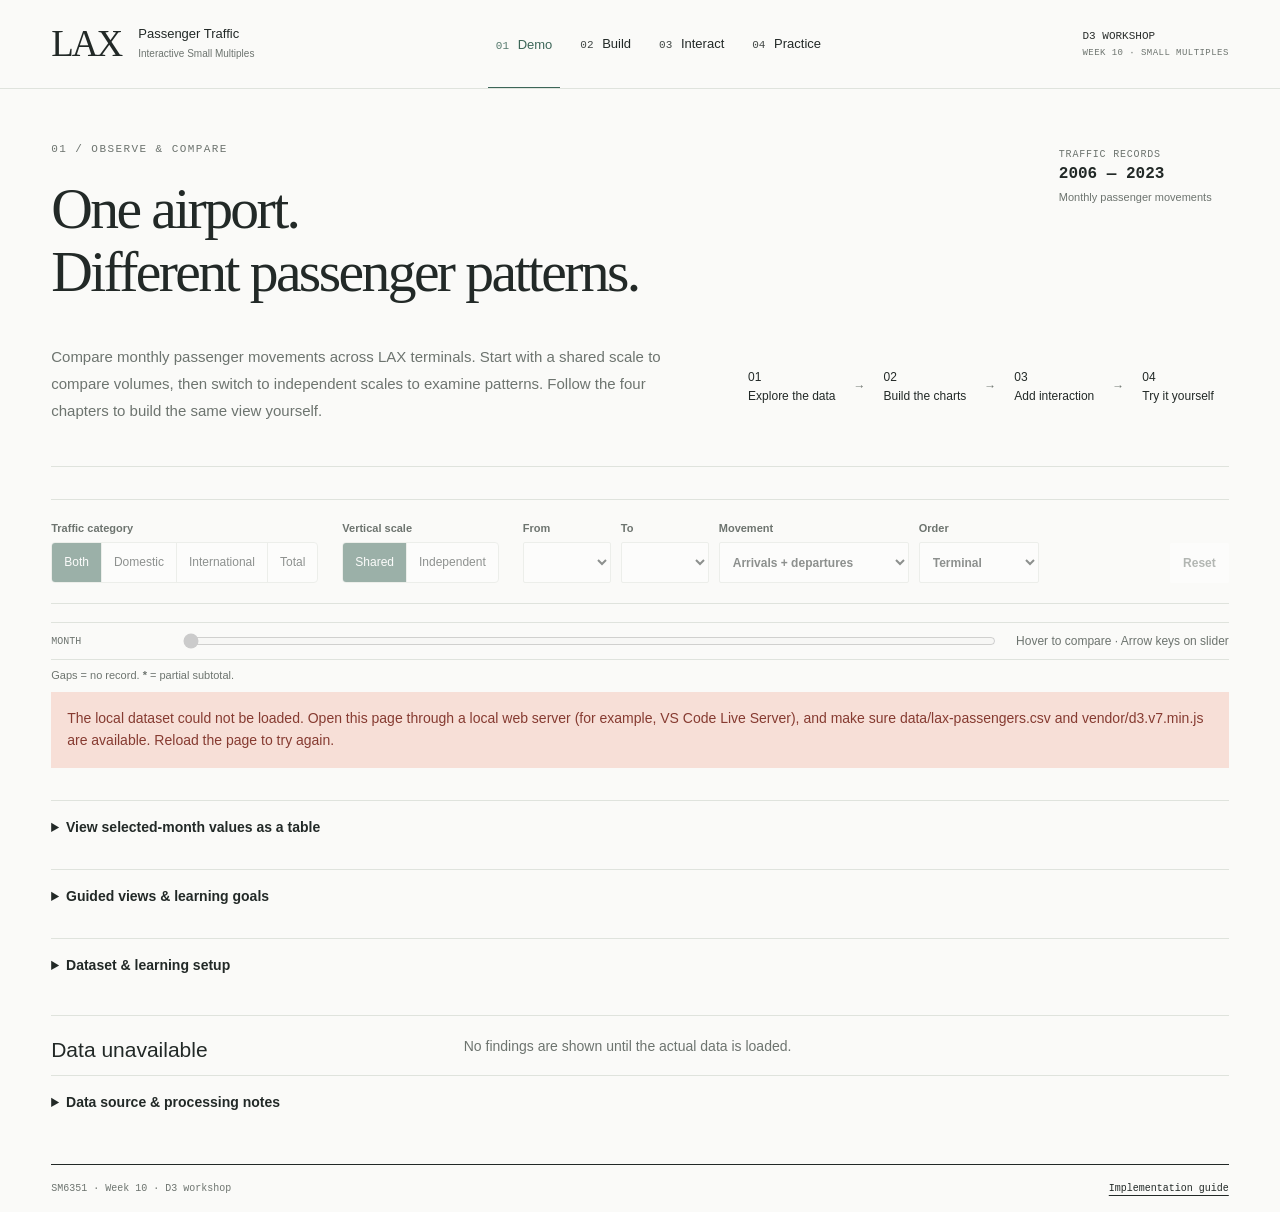
==== index.html @ 86ff859c "init" ====
<!doctype html>
<html lang="en">
<head>
<meta charset="utf-8"><meta name="viewport" content="width=device-width,initial-scale=1">
<meta name="description" content="Learn to build interactive small multiples with D3 and LAX passenger data. SM6351 Week 10.">
<title>LAX — Reading passenger patterns</title>
<link rel="stylesheet" href="style.css">
<script defer src="js/lax-tabs.js"></script>
<script defer src="vendor/d3.v7.min.js"></script>
<script defer src="js/lax-config.js"></script><script defer src="js/lax-data.js"></script><script defer src="js/lax-charts.js"></script><script defer src="js/main.js"></script>
</head>
<body><a class="skip" href="#demo">Skip to demo</a><header class="masthead"><div class="header-inner"><a class="brand" href="#demo"><span class="airport-code">LAX</span><span class="brand-copy"><strong>Passenger Traffic</strong><small>Interactive Small Multiples</small></span></a><nav role="tablist" aria-label="Workshop chapters"><button type="button" role="tab" id="tab-demo" aria-controls="panel-demo" aria-selected="true" tabindex="0" data-tab="demo"><span class="nav-number">01</span> Demo</button><button type="button" role="tab" id="tab-build" aria-controls="panel-build" aria-selected="false" tabindex="-1" data-tab="build"><span class="nav-number">02</span> Build</button><button type="button" role="tab" id="tab-interact" aria-controls="panel-interact" aria-selected="false" tabindex="-1" data-tab="interact"><span class="nav-number">03</span> Interact</button><button type="button" role="tab" id="tab-practice" aria-controls="panel-practice" aria-selected="false" tabindex="-1" data-tab="practice"><span class="nav-number">04</span> Practice</button></nav><div class="edition">D3 WORKSHOP<span>WEEK 10 · SMALL MULTIPLES</span></div></div></header><main><div id="panel-demo" role="tabpanel" aria-labelledby="tab-demo" tabindex="0"><section id="explore" class="wrap chapter"><div class="chapter-heading"><div><p class="eyebrow">01 / OBSERVE & COMPARE</p><h1>One airport.<br>Different passenger patterns.</h1></div><div class="issue-tag"><span>TRAFFIC RECORDS</span><strong>2006 — 2023</strong><small>Monthly passenger movements</small></div></div>
<div class="preview-intro"><p>Compare monthly passenger movements across LAX terminals. Start with a shared scale to compare volumes, then switch to independent scales to examine patterns. Follow the four chapters to build the same view yourself.</p><div class="preview-steps"><a href="#demo">01<b>Explore the data</b></a><span>→</span><a href="#build">02<b>Build the charts</b></a><span>→</span><a href="#interact">03<b>Add interaction</b></a><span>→</span><a href="#practice">04<b>Try it yourself</b></a></div></div><fieldset id="controls" disabled><legend class="sr-only">Chart controls</legend><div class="controls"><fieldset class="control-group " id="traffic"><legend>Traffic category</legend><div class="segments"><label><input type="radio" name="traffic" value="Both" checked><span>Both</span></label><label><input type="radio" name="traffic" value="Domestic"><span>Domestic</span></label><label><input type="radio" name="traffic" value="International"><span>International</span></label><label><input type="radio" name="traffic" value="Total"><span>Total</span></label></div></fieldset><fieldset class="control-group " id="scale"><legend>Vertical scale</legend><div class="segments"><label><input type="radio" name="scale" value="shared" checked><span>Shared</span></label><label><input type="radio" name="scale" value="independent"><span>Independent</span></label></div></fieldset><div class="secondary-controls"><label>From<select id="start-year"></select></label><label>To<select id="end-year"></select></label><label>Movement<select id="direction"><option value="All">Arrivals + departures</option><option value="Arrival">Arrivals</option><option value="Departure">Departures</option></select></label><label>Order<select id="sort"><option value="terminal">Terminal</option><option value="volume">Volume ↓</option></select></label><button id="reset" type="button">Reset</button></div></div></fieldset>
<div class="chart-meta"><p id="range-label" aria-live="polite"></p><div id="legend" class="legend"></div><p id="scale-note" class="scale-note"></p></div><div class="month-control"><label for="month">MONTH <output id="month-label"></output></label><input id="month" type="range" min="0" max="1" value="0" disabled><span class="muted">Hover to compare · Arrow keys on slider</span></div><p class="data-caveat">Gaps = no record. <b>*</b> = partial subtotal.</p><p id="status" role="status">Loading data…</p><div id="charts" class="chart-grid"></div><details><summary>View selected-month values as a table</summary><div class="table-scroll"><table><caption id="table-caption">Passenger counts</caption><thead><tr><th scope="col">Terminal</th><th scope="col">Domestic</th><th scope="col">International</th><th scope="col">Selected traffic</th></tr></thead><tbody id="month-table"></tbody></table></div></details>
<details class="guided-details"><summary>Guided views & learning goals</summary><p>Group monthly records → repeat one chart → add scales and filters.</p><div class="presets" role="group" aria-label="Guided views"><button data-preset="scale">Compare scale</button><button data-preset="season">Follow the seasons</button><button data-preset="mix">Compare the travel mix</button></div><p id="scene-note" class="scene-note">Compare terminal volumes with a shared vertical scale.</p></details><details><summary>Dataset & learning setup</summary><div class="facts" id="facts" aria-live="polite">Loading data…</div><p>Each record is a month × terminal × movement × traffic category. Counts are passenger movements, not unique people. Missing categories are not zero; * marks a partial subtotal. This snapshot ends in October 2023.</p><p><a href="https://data.lacity.org/Transportation/Los-Angeles-International-Airport-Passenger-Traffi/g3qu-7q2u/about_data" target="_blank" rel="noopener">City of Los Angeles · source dataset</a> · <a href="data/lax-passengers.csv" download>CSV snapshot</a>. Use a local web server so the CSV can load.</p></details><div class="reading"><div><h3 id="finding-title">Waiting for data</h3></div><p id="finding-body">Findings will reflect the selected filters.</p></div><details><summary>Data source & processing notes</summary><div id="data-notes"></div><p>Where categories are absent, we show gaps instead of inventing zeros. Combined totals sum available categories and are marked as partial when the expected categories are not all present. A missing category may reflect reporting practice or no service; this dataset alone does not distinguish those cases.</p><p>Full-year availability means 12 reporting months exist somewhere in the dataset, not that every terminal and category has complete coverage. Year-to-date periods should be compared with matching months.</p><p><a href="https://data.lacity.org/Transportation/Los-Angeles-International-Airport-Passenger-Traffi/g3qu-7q2u/about_data" target="_blank" rel="noopener">Los Angeles Open Data · Passenger Traffic by Terminal</a> · <a href="data/lax-passengers.csv" download>Download source snapshot</a> · <a href="data/provenance.json">Snapshot metadata</a></p></details></section></div><div id="panel-build" role="tabpanel" aria-labelledby="tab-build" tabindex="0" hidden><section class="wrap chapter"><div class="chapter-heading"><div><p class="eyebrow">02 / IMPLEMENTATION</p><h1>From records to small multiples.</h1><p class="chapter-deck">Five steps from a CSV file to a repeatable chart.</p></div><span class="folio">02</span></div><p class="lesson-intro">Prerequisites: basic JavaScript arrays and functions, and a first look at D3 scales. Open this project with a local web server. The snippets below are focused excerpts; they rely on the surrounding functions in the linked files.</p><details><summary>Project setup and file order</summary><p>Keep the whole folder together. Use VS Code Live Server on <code>index.html</code>; a direct <code>file://</code> URL may block CSV loading. No package installation is required.</p><pre tabindex="0"><code>vendor/d3.v7.min.js   // D3 library
js/lax-config.js     // labels and colors
js/lax-data.js       // loading and aggregation
js/lax-charts.js     // drawing and linked month values
js/main.js           // state, controls and initialization</code></pre><p><code>js/lax-tabs.js</code> handles lesson navigation independently of the data.</p></details><article class="lesson"><div class="lesson-copy"><p class="lesson-meta">STEP 1 · <a href="js/lax-data.js">js/lax-data.js</a></p><h3>Read the CSV and parse the fields</h3><p>CSV values are strings. Convert the count to a number and the report period to a UTC month. DataExtractDate is a version timestamp, not the chart’s time axis.</p></div><div class="lesson-code"><p class="code-label">KEY CODE / JAVASCRIPT</p><pre tabindex="0"><code>const parseMonth = d3.utcParse(&#x27;%Y-%m&#x27;);
const source = await d3.csv(app.config.source);
// Inside the row loop:
const date = parseMonth(row.reportperiod.slice(0,7));
const value = row.passenger_count.trim() === &#x27;&#x27;
  ? NaN : Number(row.passenger_count);</code></pre></div><p class="expected"><b>Expected result:</b> Each valid record has a Date and a numeric count. The loader also rejects invalid rows and resolves repeated reporting cells before grouping.</p></article><article class="lesson"><div class="lesson-copy"><p class="lesson-meta">STEP 2 · <a href="js/lax-data.js">js/lax-data.js</a></p><h3>Group records by terminal, month and traffic</h3><p>Filter years and arrivals/departures first. Use a numeric timestamp as the month key: distinct Date objects can represent the same month.</p></div><div class="lesson-code"><p class="code-label">KEY CODE / JAVASCRIPT</p><pre tabindex="0"><code>const grouped = d3.group(
  rows,
  d =&gt; d.terminal,
  d =&gt; +d.date,
  d =&gt; d.traffic
);</code></pre></div><p class="expected"><b>Expected result:</b> A nested Map: terminal → month timestamp → Domestic or International → records. A month’s arrival and departure rows belong to the same traffic group.</p></article><article class="lesson"><div class="lesson-copy"><p class="lesson-meta">STEP 3 · <a href="js/lax-data.js">js/lax-data.js</a></p><h3>Align every panel to the same months</h3><p>Loop over the common month sequence, even if a terminal has no record for a month. Sum available movements and keep missing values distinct from zero.</p></div><div class="lesson-code"><p class="code-label">KEY CODE / JAVASCRIPT</p><pre tabindex="0"><code>const cell = grouped.get(terminal)?.get(+date);
const records = cell?.get(type) || [];
point[type] = {
  value: records.length ? d3.sum(records, d =&gt; d.value) : null,
  count: records.length,
  expected
};</code></pre></div><p class="expected"><b>Expected result:</b> Each panel has the same date positions. A value is null when the category has no record; count and expected allow partial sums to be labelled. With both directions selected, expected is 2 per traffic category.</p></article><article class="lesson"><div class="lesson-copy"><p class="lesson-meta">STEP 4 · <a href="js/lax-charts.js">js/lax-charts.js</a></p><h3>Create shared axes, then repeat the panel</h3><p>Define the time scale once. For a shared vertical scale, compute the maximum across all panels, not inside each panel independently.</p></div><div class="lesson-code"><p class="code-label">KEY CODE / JAVASCRIPT</p><pre tabindex="0"><code>const x = d3.scaleUtc()
  .domain(d3.extent(view.months))
  .range([m.l, width - m.r]);
const globalMax = d3.max(view.panels,
  p =&gt; maxFor(p, view.series)) || 1;
// Inside the panel loop, initially use a shared scale:
const y = d3.scaleLinear()
  .domain([0, globalMax]).nice()
  .range([height - m.b, m.t]);
const card = grid.append(&#x27;article&#x27;).attr(&#x27;class&#x27;, &#x27;chart-card&#x27;);</code></pre></div><p class="expected"><b>Expected result:</b> One panel per terminal, with matching time and count coordinates. The renderer adds one SVG and two axes to every card. maxFor reads the maximum selected series value in one panel.</p></article><article class="lesson"><div class="lesson-copy"><p class="lesson-meta">STEP 5 · <a href="js/lax-charts.js">js/lax-charts.js</a></p><h3>Draw the lines and preserve gaps</h3><p>Repeat for each selected series. The defined predicate prevents a missing month from being connected as though data existed.</p></div><div class="lesson-code"><p class="code-label">KEY CODE / JAVASCRIPT</p><pre tabindex="0"><code>const line = d3.line()
  .defined(p =&gt; p[type].value !== null)
  .x(p =&gt; x(p.date))
  .y(p =&gt; y(p[type].value));
svg.append(&#x27;path&#x27;)
  .datum(panel.values)
  .attr(&#x27;d&#x27;, line)
  .attr(&#x27;fill&#x27;, &#x27;none&#x27;)
  .attr(&#x27;stroke&#x27;, cfg.colors[type]);</code></pre></div><p class="expected"><b>Expected result:</b> A line for each traffic category in every terminal. The full renderer also adds dots for isolated values, an international dash pattern, axes and labels.</p></article><h3>Same data, different layout</h3><p>Switch the layout below. What becomes easier to compare? Both views use the same six terminals and shared scales.</p><div class="toolbar"><div role="group" aria-label="Comparison layout"><button class="layout-button" data-layout="overlay" aria-pressed="false">One chart</button><button class="layout-button" data-layout="multiples" aria-pressed="true">Small multiples</button></div><span id="design-caption" class="muted"></span></div><div id="design-chart" class="design-chart"></div><div class="three-columns design-notes"><p><b>Position → time & count</b><br>Every panel uses the same months and vertical scale.</p><p><b>Panel → terminal</b><br>Each terminal gets its own space. Labels replace a crowded legend.</p><p><b>The trade-off</b><br>Less overlap, more space. Small panels make precise readings harder; interaction adds detail.</p></div></section></div><div id="panel-interact" role="tabpanel" aria-labelledby="tab-interact" tabindex="0" hidden><section class="wrap chapter"><div class="chapter-heading"><div><p class="eyebrow">03 / INTERACTION</p><h1>Give the reader control.</h1><p class="chapter-deck">A selection changes state. State changes the view.</p></div><span class="folio">03</span></div><div class="interaction-lab"><div class="lab-heading"><div><p class="eyebrow">LIVE EXAMPLE / LATEST FULL YEAR</p><h3>Change a setting. Follow the result.</h3></div><p>Terminal 1 & Tom Bradley International</p></div><fieldset id="lab-controls" disabled><legend class="sr-only">Live example controls</legend><fieldset class="control-group " id="lab-scale"><legend>Scale</legend><div class="segments"><label><input type="radio" name="lab-scale" value="shared" checked><span>Shared</span></label><label><input type="radio" name="lab-scale" value="independent"><span>Independent</span></label></div></fieldset><fieldset class="control-group " id="lab-traffic"><legend>Traffic</legend><div class="segments"><label><input type="radio" name="lab-traffic" value="Both" checked><span>Both</span></label><label><input type="radio" name="lab-traffic" value="Domestic"><span>Domestic</span></label><label><input type="radio" name="lab-traffic" value="International"><span>International</span></label></div></fieldset></fieldset><ol class="state-flow"><li><span>01 / CHOOSE</span><strong id="lab-choice">Shared · Both</strong></li><li><span>02 / STATE</span><code id="lab-state">scale + traffic</code></li><li><span>03 / TRANSFORM</span><strong id="lab-transform">Common y-domain</strong></li><li><span>04 / REDRAW</span><strong id="lab-result">Two panels updated</strong></li></ol><div id="lab-charts" class="lab-charts"></div><p id="lab-note" class="muted" aria-live="polite">Loading the same local dataset as Demo…</p></div><article class="lesson"><div class="lesson-copy"><p class="lesson-meta">STEP 1 · <a href="js/lax-charts.js">js/lax-charts.js</a></p><h3>Switch the vertical scale</h3><p>The radio group in main.js updates state.scale. Use one global maximum for comparing volume, or each panel’s maximum for comparing shape.</p></div><div class="lesson-code"><p class="code-label">KEY CODE / JAVASCRIPT</p><pre tabindex="0"><code>const y = d3.scaleLinear()
  .domain([0, state.scale === &#x27;shared&#x27;
    ? globalMax
    : maxFor(panel, view.series)])
  .nice()
  .range([height - m.b, m.t]);</code></pre></div><p class="expected"><b>Expected result:</b> In independent mode, labels show each panel’s own upper limit. All axes still start at zero. Heights cannot be compared between independent panels.</p></article><article class="lesson"><div class="lesson-copy"><p class="lesson-meta">STEP 2 · <a href="js/lax-data.js">js/lax-data.js</a></p><h3>Filter before you draw</h3><p>A movement filter changes the rows being aggregated. A traffic filter chooses which aggregated series are displayed and counted in the ranking.</p></div><div class="lesson-code"><p class="code-label">KEY CODE / JAVASCRIPT</p><pre tabindex="0"><code>const rows = data.rows.filter(d =&gt;
  d.date.getUTCFullYear() &gt;= state.start &amp;&amp;
  d.date.getUTCFullYear() &lt;= state.end &amp;&amp;
  (state.direction === &#x27;All&#x27; || d.direction === state.direction)
);
const series = state.traffic === &#x27;Both&#x27;
  ? [&#x27;Domestic&#x27;, &#x27;International&#x27;]
  : [state.traffic];</code></pre></div><p class="expected"><b>Expected result:</b> The chart, reported-volume order and selected-month table use the current state. Do not merely hide a line while leaving summary totals unchanged.</p></article><article class="lesson"><div class="lesson-copy"><p class="lesson-meta">STEP 3 · <a href="js/main.js">js/main.js</a></p><h3>Connect the controls to state</h3><p>The traffic radio group emits a change event. Read the selected value, update state and redraw. This focused example matches the handler in main.js; do not register it twice.</p></div><div class="lesson-code"><p class="code-label">KEY CODE / JAVASCRIPT</p><pre tabindex="0"><code>// Focused example of the existing handler:
$(&#x27;traffic&#x27;).addEventListener(&#x27;change&#x27;, event =&gt; {
  state.traffic = event.target.value;
  clearPreset();
  syncControls();
  render();
});</code></pre></div><p class="expected"><b>Expected result:</b> render() calls aggregate(), rebuilds the panels and summary, then restores the selected month if it still exists in the new range.</p></article><article class="lesson"><div class="lesson-copy"><p class="lesson-meta">STEP 4 · optional · <a href="js/lax-charts.js">js/lax-charts.js</a></p><h3>Link the same month across panels</h3><p>Convert the pointer’s x-position back into a date, find the nearest month, and send its index to the shared callback. All panels use the same month array.</p></div><div class="lesson-code"><p class="code-label">KEY CODE / JAVASCRIPT</p><pre tabindex="0"><code>const date = x.invert(d3.pointer(event, this)[0]);
const index = d3.bisector(d =&gt; +d).center(view.months, +date);
onMonth(index);</code></pre></div><p class="expected"><b>Expected result:</b> The selectMonth callback in main.js updates the slider, month label, every panel’s cursor and the table. Keyboard users can use the month slider instead of hovering.</p></article><p><a class="primary link-button" href="#demo">Try these interactions in Demo</a></p></section></div><div id="panel-practice" role="tabpanel" aria-labelledby="tab-practice" tabindex="0" hidden><section class="wrap chapter"><div class="chapter-heading"><div><p class="eyebrow">04 / FIELD EXERCISES</p><h1>Your turn at the controls.</h1><p class="chapter-deck">Two short assignments. One working starter.</p></div><span class="folio">04</span></div>
<div class="setup-box"><h3>Start here</h3><ol><li>Open the whole project folder in your editor and start Live Server.</li><li>Open <a href="exercises/index.html" target="_blank" rel="noopener">the exercise starter</a> in a second tab.</li><li>Edit <a href="exercises/exercise.js">exercises/exercise.js</a>. Only replace the returns marked TODO 1 and TODO 2. Save and reload the starter.</li></ol><p>The starter already loads real data and draws the charts. Initially, its controls intentionally keep a shared scale and both traffic series. There is no in-page code editor; make the changes in your local file.</p></div>
<div class="practice-grid"><article class="lesson exercise-ticket"><p class="lesson-meta">EXERCISE 1 · exercises/exercise.js · TODO 1</p><h3>01 / Set the scale</h3><p>The selector provides <code>shared</code> or <code>independent</code>. Complete the function so the selected mode reaches the chart renderer.</p><pre tabindex="0"><code>function chooseScale(selected) {
  return &#x27;shared&#x27;; // TODO 1: use the selected mode
}</code></pre><details><summary>Hint</summary><p>The renderer already knows how to calculate the two maxima. This function only needs to pass through the dropdown’s value.</p></details><details><summary>Reference answer</summary><pre tabindex="0"><code>function chooseScale(selected) {
  return selected;
}</code></pre><p>This updates state.scale. See Interact step 1 for the D3 scale implementation.</p></details><p class="expected"><b>Success criterion:</b> changing the dropdown changes the axis limits across terminals; switching back makes them equal again. The passenger counts remain the same.</p><button data-task="scale">Compare with the completed Demo</button></article><article class="lesson exercise-ticket"><p class="lesson-meta">EXERCISE 2 · exercises/exercise.js · TODO 2</p><h3>02 / Choose the traffic</h3><p>Pass the selected traffic category to the aggregation function. Valid choices are Both, Domestic and International.</p><pre tabindex="0"><code>function chooseTraffic(selected) {
  return &#x27;Both&#x27;; // TODO 2: use the selected category
}</code></pre><details><summary>Hint</summary><p>Use the selected value rather than a fixed string. aggregate() then chooses the relevant series before the charts are redrawn.</p></details><details><summary>Reference answer</summary><pre tabindex="0"><code>function chooseTraffic(selected) {
  return selected;
}</code></pre><p>See Interact step 2 for the series selection inside aggregate().</p></details><p class="expected"><b>Success criterion:</b> International shows only the dashed orange line and its selected-month values. Both restores both lines. A terminal with no international records must not acquire a fabricated zero line.</p><button data-task="filter">Compare with the completed Demo</button></article></div><details><summary>Optional extension: change the default view</summary><p>In <code>exercises/exercise.js</code>, set the initial dropdown values to independent and International before the first call to render(). Explain why this is useful for patterns but unsuitable for comparing line heights.</p></details><h3>Discuss the result</h3><ul><li>Why does changing the scale change the shape without changing the numbers?</li><li>Why should filtering update the summary as well as the visible lines?</li><li>What does a missing value mean? What does a partial subtotal mean?</li></ul></section></div></main><footer class="wrap"><span>SM6351 · Week 10 · D3 workshop</span><a href="#build">Implementation guide</a></footer></body></html>
---- style.css ----
/* LAX field guide — one palette for teaching pages and the exercise starter. */
:root {
  color-scheme: light;
  --paper: #f6f0e3;
  --surface: #fffcf5;
  --navy: #193b4a;
  --brick: #b64b3c;
  --ink: #2c3032;
  --muted: #655f54;
  --line: #cdbfa7;
  --grid: #e4dccb;
  --blue: #2463a0;
  --orange: #af501e;
  --wash: #eee6d6;
  --font-body: -apple-system, BlinkMacSystemFont, "Segoe UI", Arial, sans-serif;
  --font-title: "Arial Narrow", "Avenir Next Condensed", "Helvetica Neue", Arial, sans-serif;
  --font-mono: "SFMono-Regular", Consolas, "Liberation Mono", monospace;
  font-family: var(--font-body);
  color: var(--ink);
  background: var(--paper);
  font-size: 15px;
  line-height: 1.55;
}
* { box-sizing: border-box; }
body { margin: 0; }
html { scroll-padding-top: 110px; }
[hidden] { display: none !important; }
a { color: var(--navy); text-underline-offset: 4px; text-decoration-thickness: 1px; }
a:hover { color: var(--brick); }
button, select, input { font: inherit; touch-action: manipulation; }
button, select { min-height: 40px; color: var(--navy); border: 1px solid var(--line); border-radius: 2px; background: var(--surface); padding: 8px 12px; }
button { cursor: pointer; transition: background .15s, color .15s; font-weight: 600; }
button:hover { background: var(--wash); }
button[aria-pressed="true"], button.active { color: var(--surface); background: var(--brick); border-color: var(--brick); }
button:disabled, select:disabled { opacity: .5; cursor: wait; }
:focus-visible { outline: 3px solid var(--blue); outline-offset: 3px; }
.wrap { width: min(1400px, 94%); margin-inline: auto; }
.masthead { background: var(--paper); border-top: 5px solid var(--navy); border-bottom: 1px solid var(--navy); }
.header-inner { width: min(1400px, 94%); margin: auto; display: flex; align-items: center; justify-content: space-between; gap: 28px; min-height: 87px; }
.brand { display: flex; gap: 17px; align-items: center; color: var(--navy); text-decoration: none; flex-shrink: 0; }
.airport-code { font-family: var(--font-title); font-size: 52px; font-weight: 900; line-height: .95; letter-spacing: -.055em; }
.brand-copy { padding-left: 17px; border-left: 1px solid var(--line); display: flex; flex-direction: column; }
.brand-copy strong { font-family: var(--font-title); font-size: 22px; font-weight: 800; line-height: 1.1; }
.brand-copy small { font-size: 11px; margin-top: 5px; }
.edition { font-family: var(--font-mono); font-size: 11px; font-weight: 600; line-height: 1.7; border-left: 1px dashed var(--line); padding-left: 20px; white-space: nowrap; }
.edition span { display: block; color: var(--muted); font-size: 9px; letter-spacing: .05em; }
nav[role="tablist"] { display: flex; align-self: stretch; align-items: stretch; gap: 12px; }
nav [role="tab"] { background: transparent; border: 0; border-radius: 0; border-bottom: 3px solid transparent; padding: 14px 8px 11px; font-size: 14px; }
nav [role="tab"][aria-selected="true"] { color: var(--brick); border-bottom-color: var(--brick); }
nav [role="tab"]:hover { background: var(--wash); }
.nav-number { display: inline-block; font: 11px var(--font-mono); margin-right: 5px; opacity: .85; }
main { min-height: calc(100vh - 160px); }
.chapter { padding-block: 26px 32px; }
.chapter-heading { display: flex; justify-content: space-between; align-items: center; gap: 30px; margin-bottom: 22px; }
.eyebrow, .lesson-meta, .code-label { font: 11px/1.5 var(--font-mono); letter-spacing: .09em; color: var(--brick); }
.eyebrow { margin: 0 0 8px; }
h1,h2,h3,h4 { color: var(--navy); }
h1,h2 { font-family: var(--font-title); font-weight: 850; letter-spacing: -.025em; line-height: 1.07; }
h1 { font-size: clamp(30px, 3.2vw, 44px); margin: 0; }
h2 { font-size: 30px; margin: 0; }
h3 { font-size: 20px; line-height: 1.3; margin: 10px 0 14px; }
p { margin: 8px 0 14px; }
.chapter-deck { margin: 10px 0 0; color: var(--muted); }
.issue-tag { border: 1px solid var(--line); border-left: 3px solid var(--brick); padding: 10px 18px; min-width: 230px; text-align: left; }
.issue-tag span { display: block; color: var(--brick); font: 10px var(--font-mono); letter-spacing: .08em; }
.issue-tag strong { font: 600 20px/1.8 var(--font-mono); color: var(--navy); }
.issue-tag small { display: block; font-size: 11px; color: var(--muted); }
.folio { font: 700 44px/1 var(--font-title); color: var(--brick); border-left: 1px dashed var(--line); padding: 12px 0 12px 30px; }
fieldset { min-width: 0; margin: 0; padding: 0; border: 0; }
.controls { display: flex; flex-wrap: wrap; align-items: end; gap: 14px 24px; padding: 13px 0; border-block: 1px solid var(--line); }
.control-group { flex-shrink: 0; }
.control-group legend, .secondary-controls>label, .exercise-controls>label { color: var(--muted); font-size: 11px; font-weight: 600; }
.control-group legend { padding: 0; margin-bottom: 5px; }
.segments { display: flex; border: 1px solid var(--line); background: var(--surface); border-radius: 2px; overflow: hidden; }
.segments label { position: relative; cursor: pointer; display: block; }
.segments label+label { border-left: 1px solid var(--line); }
.segments input { position: absolute; width: 1px; height: 1px; opacity: 0; }
.segments span { display: flex; align-items: center; min-height: 39px; padding: 8px 12px; color: var(--navy); font-size: 12px; font-weight: 600; }
.segments input:checked+span { color: var(--surface); background: var(--brick); }
.segments input:focus-visible+span { outline: 3px solid var(--navy); outline-offset: -3px; }
.segments label:hover span { box-shadow: inset 0 -2px var(--brick); }
fieldset:disabled .segments { opacity: .5; }
.secondary-controls { display: flex; flex: 1; gap: 10px; align-items: end; }
.secondary-controls>label { display: flex; flex-direction: column; gap: 5px; }
select { width: 100%; font-size: 12px; padding: 7px 24px 7px 9px; height: 41px; }
#direction { max-width: 170px; }
#reset { margin-left: auto; border-color: transparent; font-size: 12px; color: var(--muted); }
.chart-meta { display: flex; gap: 4px 22px; align-items: center; flex-wrap: wrap; padding-block: 10px 8px; }
.chart-meta p { margin: 0; font-size: 12px; }
#range-label { font-family: var(--font-mono); font-size: 11px; color: var(--muted); }
.legend { display: flex; gap: 17px; margin-left: auto; font-size: 12px; }
.legend span:before { content: ""; display: inline-block; width: 20px; border-top: 2px solid var(--blue); margin-right: 7px; vertical-align: middle; }
.legend .international:before { border-color: var(--orange); border-top-style: dashed; }
.legend .total:before { border-color: var(--navy); }
.scale-note { color: var(--muted); }
.scale-note.warning { color: var(--brick); font-weight: 600; }
.month-control { display: flex; align-items: center; gap: 18px; border-block: 1px solid var(--line); padding: 8px 0; }
.month-control label { display: flex; align-items: center; gap: 12px; color: var(--muted); font: 10px var(--font-mono); white-space: nowrap; }
.month-control output { color: var(--navy); font: 600 13px var(--font-mono); min-width: 70px; }
.month-control input { flex: 1; min-width: 80px; accent-color: var(--brick); cursor: pointer; }
.muted { color: var(--muted); font-size: 12px; }
.data-caveat, #status { display: inline-block; margin: 7px 0 0; font-size: 11px; color: var(--muted); }
#status { float: right; }
#status.error { float: none; display: block; background: #f7dfd7; color: #863b31; padding: 16px; font-size: 14px; }
.chart-grid { clear: both; display: grid; grid-template-columns: repeat(3,minmax(0,1fr)); gap: 18px; margin: 12px 0 20px; }
.chart-card { min-width: 0; background: var(--surface); border: 1px solid var(--line); padding: 0 12px 8px; }
.card-top { display: flex; align-items: center; justify-content: space-between; gap: 8px; min-height: 61px; border-bottom: 1px solid var(--grid); }
.terminal-identity { display: flex; gap: 12px; align-items: center; min-width: 0; }
.terminal-code { font: 850 29px/1 var(--font-title); color: var(--navy); letter-spacing: -.025em; min-width: 35px; }
.terminal-code:not(:first-child) { min-width: 0; }
.card-top h3 { font-size: 12px; line-height: 1.3; font-weight: 550; margin: 0; max-width: 150px; }
.panel-scale { font: 9px var(--font-mono); white-space: nowrap; color: var(--muted); }
.chart-card svg { width: 100%; height: auto; display: block; }
.chart-values { min-height: 22px; font: 10px/1.5 var(--font-mono); display: flex; gap: 4px 12px; flex-wrap: wrap; border-top: 1px solid var(--grid); padding-top: 6px; color: var(--muted); }
svg text { font-family: var(--font-body); fill: var(--muted); font-size: 11px; }
.domain { stroke: var(--line); }
.tick line { stroke: var(--grid); }
.cursor-line { stroke: #8c8376; stroke-dasharray: 3 3; stroke-width: 1; pointer-events: none; }
details { border-top: 1px solid var(--line); padding-block: 8px; margin-top: 12px; color: var(--muted); }
summary { cursor: pointer; padding: 8px 0; min-height: 40px; font-size: 14px; font-weight: 600; color: var(--navy); }
details p { font-size: 14px; max-width: 1000px; }
.facts { display: grid; grid-template-columns: repeat(4,1fr); gap: 20px; margin: 15px 0; }
.fact strong { display: block; color: var(--navy); font: 700 24px var(--font-title); }
.fact span { font-size: 12px; }
.presets { display: flex; gap: 10px; flex-wrap: wrap; }.presets button { font-size: 13px; }
.scene-note { color: var(--muted); font-size: 13px; }
.reading { border-top: 1px solid var(--line); margin-top: 20px; padding-top: 20px; display: grid; grid-template-columns: 1fr 2fr; gap: 30px; }
.reading h3 { margin: 0; font-size: 21px; }.reading p { font-size: 14px; color: var(--muted); margin: 0; }
.table-scroll { overflow: auto; }table { width: 100%; border-collapse: collapse; font-size: 13px; background: var(--surface); }
caption { text-align: left; padding: 10px 0; font-size: 12px; }td,th { padding: 10px 12px; border-bottom: 1px solid var(--grid); text-align: right; font-variant-numeric: tabular-nums; }td:first-child,th:first-child { text-align: left; }
.lesson-intro { max-width: 1000px; font-size: 14px; color: var(--muted); }
.lesson { display: grid; grid-template-columns: minmax(230px,.9fr) minmax(0,1.5fr); gap: 18px 36px; padding-block: 28px; border-top: 1px solid var(--line); margin-top: 20px; }
.lesson-meta { margin: 0 0 12px; letter-spacing: .025em; font-size: 10px; }.lesson-meta a { color: inherit; }
.lesson h3 { font-family: var(--font-title); font-size: 29px; font-weight: 800; line-height: 1.1; margin: 12px 0; }
.lesson-copy>p:last-child { font-size: 14px; color: var(--muted); }
.code-label { margin: 0; padding: 8px 15px; border: 1px solid var(--line); background: var(--wash); border-bottom: 0; color: var(--navy); font-size: 9px; }
pre { margin: 0; padding: 15px 18px; overflow: auto; background: var(--surface); border: 1px solid var(--line); font-size: 12px; line-height: 1.75; tab-size: 2; white-space: pre; }
code { font-family: var(--font-mono); color: var(--navy); }p code,li code { font-size: .9em; }
.expected { grid-column: 1 / -1; margin: 0; border-left: 3px solid var(--brick); padding: 8px 14px; font-size: 13px; color: var(--muted); background: var(--wash); }
.expected b { color: var(--navy); }
.toolbar { display: flex; justify-content: space-between; gap: 20px; align-items: center; margin: 22px 0 16px; }
.toolbar [role="group"] { display: flex; gap: 8px; }.toolbar button { white-space: nowrap; }
.design-chart { display: grid; grid-template-columns: repeat(3,1fr); gap: 14px; }.design-chart.overlay { display: block; }.design-chart svg { width: 100%; display: block; background: var(--surface); border: 1px solid var(--line); }
.three-columns { display: grid; grid-template-columns: repeat(3,1fr); gap: 30px; }.design-notes { font-size: 13px; color: var(--muted); margin-top: 20px; }.design-notes b { color: var(--navy); }
.interaction-lab { border: 1px solid var(--line); background: var(--surface); padding: 20px 24px; margin-block: 25px; }
.lab-heading { display: flex; justify-content: space-between; gap: 24px; align-items: center; }.lab-heading h3 { font-size: 24px; font-family: var(--font-title); font-weight: 800; margin: 0 0 14px; }.lab-heading>p { font-size: 12px; color: var(--muted); }
#lab-controls { display: flex; gap: 24px; }
.state-flow { display: grid; grid-template-columns: repeat(4,1fr); gap: 0; padding: 0; list-style: none; border-block: 1px dashed var(--line); margin: 20px 0 10px; }
.state-flow li { padding: 12px; border-right: 1px solid var(--grid); min-width: 0; }.state-flow li:first-child { padding-left: 0; }.state-flow li:last-child { border: 0; }
.state-flow span { display: block; font: 9px var(--font-mono); color: var(--brick); margin-bottom: 8px; }.state-flow strong,.state-flow code { font-size: 12px; font-weight: 500; overflow-wrap: anywhere; }
.lab-charts { display: grid; grid-template-columns: 1fr 1fr; gap: 30px; }.lab-charts h4 { font-size: 13px; margin: 12px 0 0; }.lab-charts svg { width: 100%; display: block; }.lab-charts p { margin: 0; }
.setup-box { border-block: 1px solid var(--line); padding: 18px 0; margin-bottom: 26px; }.setup-box h3 { margin-top: 0; }.setup-box ol { padding-left: 20px; }.setup-box li { margin: 6px 0; font-size: 14px; }.setup-box p { font-size: 13px; color: var(--muted); }
.exercise-ticket { display: block; border: 1px solid var(--line); border-top: 4px solid var(--brick); background: var(--surface); padding: 24px 28px; margin: 25px 0; position: relative; }
.exercise-ticket .lesson-meta { border-bottom: 1px dashed var(--line); padding-bottom: 16px; }
.exercise-ticket h3 { font-size: 30px; }.exercise-ticket>p { font-size: 14px; }.exercise-ticket pre { margin-block: 16px; }.exercise-ticket details { padding: 0; }.exercise-ticket .expected { margin: 20px 0 14px; }.exercise-ticket button { margin: 0; }
.primary,.link-button { display: inline-flex; align-items: center; justify-content: center; text-decoration: none; font-weight: 600; font-size: 13px; background: var(--navy); color: var(--surface); padding: 11px 16px; border: 1px solid var(--navy); border-radius: 2px; min-height: 44px; }
.primary:hover { color: var(--surface); background: var(--brick); border-color: var(--brick); }
.exercise-controls { display: flex; align-items: end; gap: 24px; padding-block: 12px; border-block: 1px solid var(--line); }.exercise-controls>label { display: flex; flex-direction: column; gap: 5px; min-width: 170px; }
.exercise-note { border-left: 3px solid var(--brick); padding: 8px 14px; background: var(--wash); font-size: 13px; margin-bottom: 18px; }
#exercise-status,#exercise-state { font-size: 12px; color: var(--muted); }.exercise-links { display: flex; gap: 20px; flex-wrap: wrap; font-size: 13px; }
footer { display: flex; justify-content: space-between; flex-wrap: wrap; gap: 16px; border-top: 1px solid var(--navy); padding: 18px 0; font: 10px var(--font-mono); color: var(--muted); }
.sr-only,.skip { position: absolute; width: 1px; height: 1px; padding: 0; margin: -1px; overflow: hidden; clip: rect(0,0,0,0); white-space: nowrap; border: 0; }.skip:focus { position: fixed; top: 10px; left: 10px; width: auto; height: auto; margin: 0; clip: auto; background: var(--surface); padding: 12px; z-index: 100; }
[role="tabpanel"]:focus { outline: none; }[role="tabpanel"]:focus-visible { outline: 2px solid var(--blue); outline-offset: -2px; }
@media(min-width:1500px) { .chart-grid { grid-template-columns: repeat(4,minmax(0,1fr)); } }
@media(max-width:1200px) { .edition { display: none; }.controls { gap: 12px 22px; }.secondary-controls { flex-basis: 100%; }.secondary-controls>label:nth-child(3) { margin-left: auto; }.chart-meta .scale-note { flex-basis: 100%; font-size: 11px; } }
@media(max-width:900px) { .header-inner { gap: 20px; }.brand-copy strong { font-size: 18px; }.brand-copy small { font-size: 10px; }.airport-code { font-size: 44px; }.brand { gap: 12px; }.brand-copy { padding-left: 12px; }nav[role="tablist"] { gap: 4px; }nav [role="tab"] { padding-inline: 6px; font-size: 12px; }.nav-number { font-size: 9px; margin-right: 3px; }.issue-tag { min-width: 190px; padding: 10px 12px; }.issue-tag strong { font-size: 17px; }.issue-tag small { font-size: 10px; }.chapter-heading { gap: 20px; }.chart-grid { grid-template-columns: repeat(2,minmax(0,1fr)); }.lesson { grid-template-columns: minmax(200px,.85fr) minmax(0,1.15fr); gap: 18px 24px; }.lesson h3 { font-size: 25px; }.legend { margin-left: 0; }.chart-meta { justify-content: space-between; }.month-control .muted { display: none; } }
@media(max-width:650px) { .wrap,.header-inner { width: 92%; }.header-inner { flex-wrap: wrap; gap: 0; padding-top: 13px; }.brand { margin-bottom: 12px; }.brand-copy strong { font-size: 20px; }.edition { display: block; margin-left: auto; border: 0; padding: 0; font-size: 9px; }.edition span { font-size: 8px; }nav[role="tablist"] { flex-basis: 100%; border-top: 1px dashed var(--line); justify-content: space-between; }nav [role="tab"] { padding: 10px 4px; flex: 1; }.chapter { padding-top: 20px; }.chapter-heading { align-items: start; margin-bottom: 18px; }.chapter-heading h1 { font-size: 31px; }.wide-break { display: none; }.issue-tag { display: none; }.folio { font-size: 32px; padding: 6px 0 6px 15px; }.controls { gap: 12px; }.control-group { flex-shrink: 1; }.segments span { padding: 9px 10px; font-size: 12px; }.secondary-controls { flex-wrap: wrap; gap: 10px; }.secondary-controls>label { flex: 1; min-width: 65px; }.secondary-controls>label:nth-child(3) { margin: 0; min-width: 150px; }#reset { min-height: 40px; }.chart-meta { gap: 7px; }.chart-meta #range-label { font-size: 10px; }.legend { font-size: 11px; }.month-control label { gap: 8px; }.month-control { gap: 10px; }#status { float: none; display: block; margin-top: 3px; }.chart-grid { grid-template-columns: 1fr; gap: 15px; }.card-top { min-height: 57px; }.chart-values { font-size: 11px; }.lesson { grid-template-columns: 1fr; gap: 14px; padding-block: 22px; }.lesson h3 { font-size: 26px; }.lesson-code { min-width: 0; }.expected { grid-column: auto; }pre { font-size: 11px; padding: 13px; }.three-columns,.reading,.design-chart,.lab-charts { grid-template-columns: 1fr; }.toolbar { flex-wrap: wrap; gap: 10px; }.state-flow { grid-template-columns: 1fr 1fr; }.state-flow li:nth-child(2) { border-right: 0; }.state-flow li:nth-child(3) { padding-left: 0; }.interaction-lab { padding: 16px; }.lab-heading { display: block; }.lab-heading>p { margin: 0 0 14px; }#lab-controls { flex-wrap: wrap; gap: 12px; }.exercise-ticket { padding: 18px; }.exercise-ticket h3 { font-size: 27px; }.facts { grid-template-columns: 1fr 1fr; }.exercise-controls { flex-wrap: wrap; gap: 12px; }.exercise-controls>label { min-width: 135px; flex: 1; } }
@media(prefers-reduced-motion:reduce) { *,*::before,*::after { scroll-behavior: auto !important; transition: none !important; } }
@media print { body { background: white; }.masthead,.controls,.presets,.month-control,button { display: none; }.wrap { width: 100%; }[role="tabpanel"][hidden] { display: block !important; }.chapter { break-before: page; }.chart-card,.lesson,.exercise-ticket { break-inside: avoid; }.chart-grid { grid-template-columns: repeat(3,minmax(0,1fr)); }.lesson { grid-template-columns: 1fr 1fr; } }

.practice-grid{display:grid;grid-template-columns:1fr 1fr;gap:24px;align-items:start}.practice-grid .exercise-ticket{margin:0 0 24px;min-width:0}@media(max-width:900px){.practice-grid{grid-template-columns:1fr}}
@media(max-width:650px){.edition{display:none}.chapter-heading h1{font-size:29px}.secondary-controls>label{min-width:0}.secondary-controls>label:nth-child(3){min-width:140px}.card-top h3{font-size:13px}}
/* Keep complete option text visible without letting year fields dominate. */
.secondary-controls>label:nth-child(-n+2){width:88px;flex:0 0 88px}
.secondary-controls>label:nth-child(3){width:190px}
.secondary-controls>label:nth-child(4){width:120px}
#direction{max-width:none}
@media(max-width:650px){.secondary-controls>label:nth-child(-n+2){width:auto;flex:1 1 40%}.secondary-controls>label:nth-child(3){width:auto;flex:1 1 55%;min-width:185px}.secondary-controls>label:nth-child(4){width:auto;flex:1 1 30%}#reset{padding:5px 10px;min-height:34px;margin-left:0}.secondary-controls{position:relative;padding-bottom:0}}
@media(max-width:650px){.secondary-controls #reset{position:absolute;right:0;top:-53px;margin:0}}

/* Minimal preview revision 2026-10-28. Original data and chart code retained. */
:root{--paper:#fafaf8;--surface:#fff;--navy:#222927;--brick:#3c6658;--ink:#292d2b;--muted:#6d746f;--line:#dfe3dd;--grid:#e9ece7;--wash:#eff2ed;--font-title:Georgia,"Times New Roman",serif}
.masthead{border-top:0;border-bottom:1px solid var(--line);background:var(--paper)}
.header-inner{min-height:88px;width:min(1320px,92%)}
.airport-code{font-family:Georgia,serif;font-size:37px;font-weight:400;letter-spacing:-2px}
.brand-copy{border:0;padding-left:0}.brand-copy strong{font:500 13px var(--font-body)}.brand-copy small{font-size:10px;color:var(--muted)}
.edition{border:0;font-weight:400}.wrap{width:min(1320px,92%)}
.chapter{padding-top:52px}.chapter-heading{margin-bottom:32px;align-items:flex-start}
h1,h2{font-weight:400;letter-spacing:-.045em}h1{font-size:clamp(35px,4.5vw,64px);line-height:1.1;max-width:900px}
h3{font-weight:500}.eyebrow{color:var(--muted);letter-spacing:.13em;margin-bottom:19px}
.issue-tag{border:0;padding:8px 0;min-width:170px}.issue-tag strong{font-size:16px}.issue-tag span{color:var(--muted)}
nav [role="tab"]{font-weight:400;font-size:13px}nav [role="tab"][aria-selected="true"]{border-bottom-width:1px}
.chart-card{background:transparent!important;border:0!important;border-top:1px solid var(--line)!important;border-radius:0!important;box-shadow:none!important;padding-top:16px!important}
.chart-grid{gap:32px 24px!important}.controls{padding:20px 0}.segments{border-radius:4px}.segments span{font-weight:400}.secondary-controls{flex-wrap:wrap}
.reading,.interaction-lab{background:transparent!important;box-shadow:none!important}.reading{border-top:1px solid var(--line)!important}
.folio{border:0;color:#aeb7b0;font-family:Georgia,serif;font-weight:400}
.preview-intro{display:grid;grid-template-columns:1.35fr 1fr;gap:48px;margin:0 0 32px;padding:0 0 28px;border-bottom:1px solid var(--line)}
.preview-intro p{font-size:15px;max-width:650px;color:var(--muted);line-height:1.8}.preview-steps{display:flex;align-items:center;gap:18px;font-size:12px;color:var(--muted)}.preview-steps a{text-decoration:none;line-height:1.6}.preview-steps b{display:block;color:var(--navy);font-weight:500}
@media(max-width:800px){.preview-intro{grid-template-columns:1fr;gap:12px}.chapter{padding-top:30px}.edition{display:none}.issue-tag{display:none}.header-inner{gap:10px}.brand-copy{display:none}}
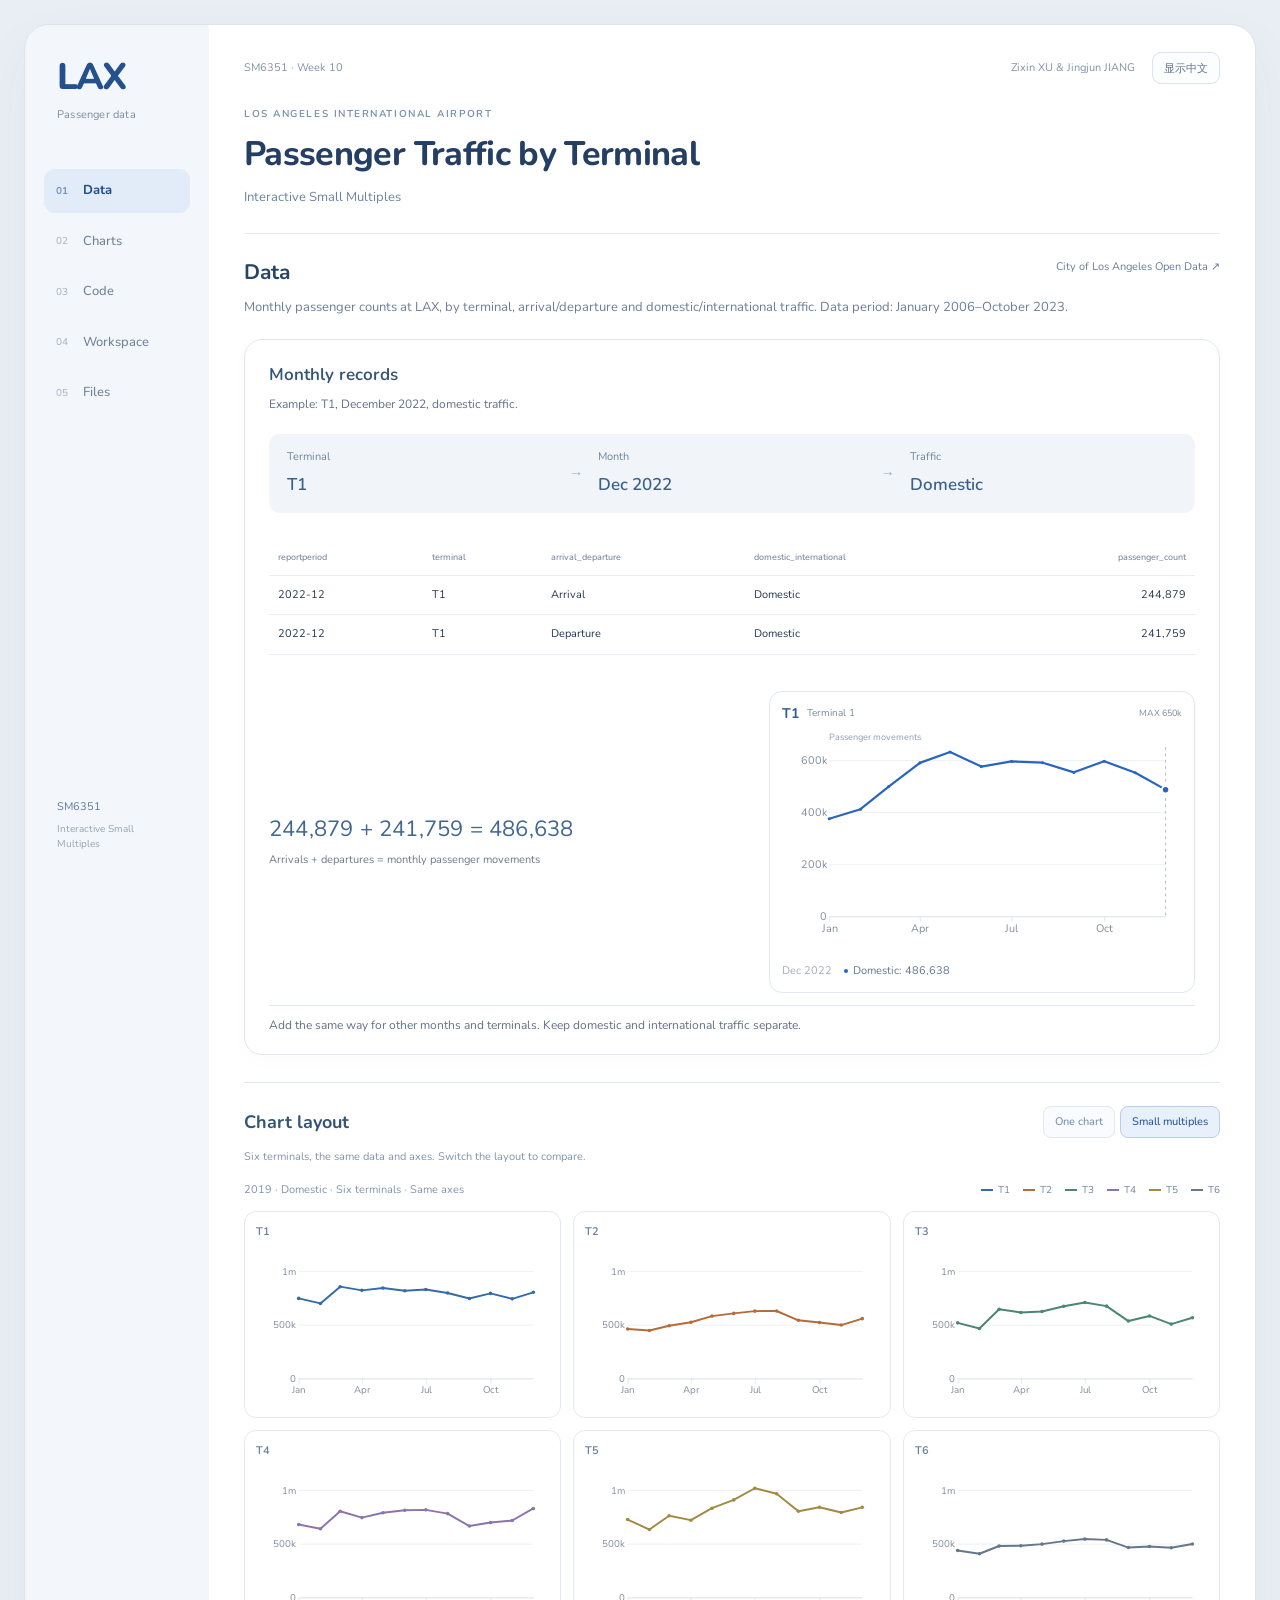
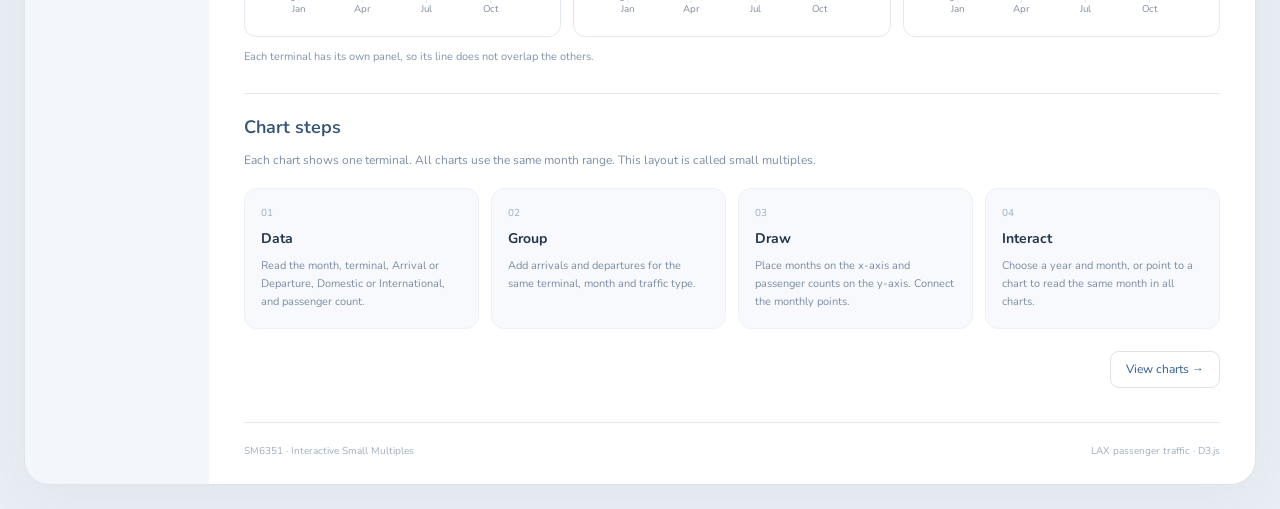
==== commit d1fa3676: "Update LAX interactive small multiples website Publish the current bilingual teaching website and co" ====
--- a/index.html
+++ b/index.html
@@ -1,82 +1,907 @@
-<!doctype html>
-<html lang="en">
-<head>
-<meta charset="utf-8"><meta name="viewport" content="width=device-width,initial-scale=1">
-<meta name="description" content="Learn to build interactive small multiples with D3 and LAX passenger data. SM6351 Week 10.">
-<title>LAX — Reading passenger patterns</title>
-<link rel="stylesheet" href="style.css">
-<script defer src="js/lax-tabs.js"></script>
-<script defer src="vendor/d3.v7.min.js"></script>
-<script defer src="js/lax-config.js"></script><script defer src="js/lax-data.js"></script><script defer src="js/lax-charts.js"></script><script defer src="js/main.js"></script>
-</head>
-<body><a class="skip" href="#demo">Skip to demo</a><header class="masthead"><div class="header-inner"><a class="brand" href="#demo"><span class="airport-code">LAX</span><span class="brand-copy"><strong>Passenger Traffic</strong><small>Interactive Small Multiples</small></span></a><nav role="tablist" aria-label="Workshop chapters"><button type="button" role="tab" id="tab-demo" aria-controls="panel-demo" aria-selected="true" tabindex="0" data-tab="demo"><span class="nav-number">01</span> Demo</button><button type="button" role="tab" id="tab-build" aria-controls="panel-build" aria-selected="false" tabindex="-1" data-tab="build"><span class="nav-number">02</span> Build</button><button type="button" role="tab" id="tab-interact" aria-controls="panel-interact" aria-selected="false" tabindex="-1" data-tab="interact"><span class="nav-number">03</span> Interact</button><button type="button" role="tab" id="tab-practice" aria-controls="panel-practice" aria-selected="false" tabindex="-1" data-tab="practice"><span class="nav-number">04</span> Practice</button></nav><div class="edition">D3 WORKSHOP<span>WEEK 10 · SMALL MULTIPLES</span></div></div></header><main><div id="panel-demo" role="tabpanel" aria-labelledby="tab-demo" tabindex="0"><section id="explore" class="wrap chapter"><div class="chapter-heading"><div><p class="eyebrow">01 / OBSERVE & COMPARE</p><h1>One airport.<br>Different passenger patterns.</h1></div><div class="issue-tag"><span>TRAFFIC RECORDS</span><strong>2006 — 2023</strong><small>Monthly passenger movements</small></div></div>
-<div class="preview-intro"><p>Compare monthly passenger movements across LAX terminals. Start with a shared scale to compare volumes, then switch to independent scales to examine patterns. Follow the four chapters to build the same view yourself.</p><div class="preview-steps"><a href="#demo">01<b>Explore the data</b></a><span>→</span><a href="#build">02<b>Build the charts</b></a><span>→</span><a href="#interact">03<b>Add interaction</b></a><span>→</span><a href="#practice">04<b>Try it yourself</b></a></div></div><fieldset id="controls" disabled><legend class="sr-only">Chart controls</legend><div class="controls"><fieldset class="control-group " id="traffic"><legend>Traffic category</legend><div class="segments"><label><input type="radio" name="traffic" value="Both" checked><span>Both</span></label><label><input type="radio" name="traffic" value="Domestic"><span>Domestic</span></label><label><input type="radio" name="traffic" value="International"><span>International</span></label><label><input type="radio" name="traffic" value="Total"><span>Total</span></label></div></fieldset><fieldset class="control-group " id="scale"><legend>Vertical scale</legend><div class="segments"><label><input type="radio" name="scale" value="shared" checked><span>Shared</span></label><label><input type="radio" name="scale" value="independent"><span>Independent</span></label></div></fieldset><div class="secondary-controls"><label>From<select id="start-year"></select></label><label>To<select id="end-year"></select></label><label>Movement<select id="direction"><option value="All">Arrivals + departures</option><option value="Arrival">Arrivals</option><option value="Departure">Departures</option></select></label><label>Order<select id="sort"><option value="terminal">Terminal</option><option value="volume">Volume ↓</option></select></label><button id="reset" type="button">Reset</button></div></div></fieldset>
-<div class="chart-meta"><p id="range-label" aria-live="polite"></p><div id="legend" class="legend"></div><p id="scale-note" class="scale-note"></p></div><div class="month-control"><label for="month">MONTH <output id="month-label"></output></label><input id="month" type="range" min="0" max="1" value="0" disabled><span class="muted">Hover to compare · Arrow keys on slider</span></div><p class="data-caveat">Gaps = no record. <b>*</b> = partial subtotal.</p><p id="status" role="status">Loading data…</p><div id="charts" class="chart-grid"></div><details><summary>View selected-month values as a table</summary><div class="table-scroll"><table><caption id="table-caption">Passenger counts</caption><thead><tr><th scope="col">Terminal</th><th scope="col">Domestic</th><th scope="col">International</th><th scope="col">Selected traffic</th></tr></thead><tbody id="month-table"></tbody></table></div></details>
-<details class="guided-details"><summary>Guided views & learning goals</summary><p>Group monthly records → repeat one chart → add scales and filters.</p><div class="presets" role="group" aria-label="Guided views"><button data-preset="scale">Compare scale</button><button data-preset="season">Follow the seasons</button><button data-preset="mix">Compare the travel mix</button></div><p id="scene-note" class="scene-note">Compare terminal volumes with a shared vertical scale.</p></details><details><summary>Dataset & learning setup</summary><div class="facts" id="facts" aria-live="polite">Loading data…</div><p>Each record is a month × terminal × movement × traffic category. Counts are passenger movements, not unique people. Missing categories are not zero; * marks a partial subtotal. This snapshot ends in October 2023.</p><p><a href="https://data.lacity.org/Transportation/Los-Angeles-International-Airport-Passenger-Traffi/g3qu-7q2u/about_data" target="_blank" rel="noopener">City of Los Angeles · source dataset</a> · <a href="data/lax-passengers.csv" download>CSV snapshot</a>. Use a local web server so the CSV can load.</p></details><div class="reading"><div><h3 id="finding-title">Waiting for data</h3></div><p id="finding-body">Findings will reflect the selected filters.</p></div><details><summary>Data source & processing notes</summary><div id="data-notes"></div><p>Where categories are absent, we show gaps instead of inventing zeros. Combined totals sum available categories and are marked as partial when the expected categories are not all present. A missing category may reflect reporting practice or no service; this dataset alone does not distinguish those cases.</p><p>Full-year availability means 12 reporting months exist somewhere in the dataset, not that every terminal and category has complete coverage. Year-to-date periods should be compared with matching months.</p><p><a href="https://data.lacity.org/Transportation/Los-Angeles-International-Airport-Passenger-Traffi/g3qu-7q2u/about_data" target="_blank" rel="noopener">Los Angeles Open Data · Passenger Traffic by Terminal</a> · <a href="data/lax-passengers.csv" download>Download source snapshot</a> · <a href="data/provenance.json">Snapshot metadata</a></p></details></section></div><div id="panel-build" role="tabpanel" aria-labelledby="tab-build" tabindex="0" hidden><section class="wrap chapter"><div class="chapter-heading"><div><p class="eyebrow">02 / IMPLEMENTATION</p><h1>From records to small multiples.</h1><p class="chapter-deck">Five steps from a CSV file to a repeatable chart.</p></div><span class="folio">02</span></div><p class="lesson-intro">Prerequisites: basic JavaScript arrays and functions, and a first look at D3 scales. Open this project with a local web server. The snippets below are focused excerpts; they rely on the surrounding functions in the linked files.</p><details><summary>Project setup and file order</summary><p>Keep the whole folder together. Use VS Code Live Server on <code>index.html</code>; a direct <code>file://</code> URL may block CSV loading. No package installation is required.</p><pre tabindex="0"><code>vendor/d3.v7.min.js   // D3 library
-js/lax-config.js     // labels and colors
-js/lax-data.js       // loading and aggregation
-js/lax-charts.js     // drawing and linked month values
-js/main.js           // state, controls and initialization</code></pre><p><code>js/lax-tabs.js</code> handles lesson navigation independently of the data.</p></details><article class="lesson"><div class="lesson-copy"><p class="lesson-meta">STEP 1 · <a href="js/lax-data.js">js/lax-data.js</a></p><h3>Read the CSV and parse the fields</h3><p>CSV values are strings. Convert the count to a number and the report period to a UTC month. DataExtractDate is a version timestamp, not the chart’s time axis.</p></div><div class="lesson-code"><p class="code-label">KEY CODE / JAVASCRIPT</p><pre tabindex="0"><code>const parseMonth = d3.utcParse(&#x27;%Y-%m&#x27;);
-const source = await d3.csv(app.config.source);
-// Inside the row loop:
-const date = parseMonth(row.reportperiod.slice(0,7));
-const value = row.passenger_count.trim() === &#x27;&#x27;
-  ? NaN : Number(row.passenger_count);</code></pre></div><p class="expected"><b>Expected result:</b> Each valid record has a Date and a numeric count. The loader also rejects invalid rows and resolves repeated reporting cells before grouping.</p></article><article class="lesson"><div class="lesson-copy"><p class="lesson-meta">STEP 2 · <a href="js/lax-data.js">js/lax-data.js</a></p><h3>Group records by terminal, month and traffic</h3><p>Filter years and arrivals/departures first. Use a numeric timestamp as the month key: distinct Date objects can represent the same month.</p></div><div class="lesson-code"><p class="code-label">KEY CODE / JAVASCRIPT</p><pre tabindex="0"><code>const grouped = d3.group(
-  rows,
-  d =&gt; d.terminal,
-  d =&gt; +d.date,
-  d =&gt; d.traffic
-);</code></pre></div><p class="expected"><b>Expected result:</b> A nested Map: terminal → month timestamp → Domestic or International → records. A month’s arrival and departure rows belong to the same traffic group.</p></article><article class="lesson"><div class="lesson-copy"><p class="lesson-meta">STEP 3 · <a href="js/lax-data.js">js/lax-data.js</a></p><h3>Align every panel to the same months</h3><p>Loop over the common month sequence, even if a terminal has no record for a month. Sum available movements and keep missing values distinct from zero.</p></div><div class="lesson-code"><p class="code-label">KEY CODE / JAVASCRIPT</p><pre tabindex="0"><code>const cell = grouped.get(terminal)?.get(+date);
-const records = cell?.get(type) || [];
-point[type] = {
-  value: records.length ? d3.sum(records, d =&gt; d.value) : null,
-  count: records.length,
-  expected
-};</code></pre></div><p class="expected"><b>Expected result:</b> Each panel has the same date positions. A value is null when the category has no record; count and expected allow partial sums to be labelled. With both directions selected, expected is 2 per traffic category.</p></article><article class="lesson"><div class="lesson-copy"><p class="lesson-meta">STEP 4 · <a href="js/lax-charts.js">js/lax-charts.js</a></p><h3>Create shared axes, then repeat the panel</h3><p>Define the time scale once. For a shared vertical scale, compute the maximum across all panels, not inside each panel independently.</p></div><div class="lesson-code"><p class="code-label">KEY CODE / JAVASCRIPT</p><pre tabindex="0"><code>const x = d3.scaleUtc()
-  .domain(d3.extent(view.months))
-  .range([m.l, width - m.r]);
-const globalMax = d3.max(view.panels,
-  p =&gt; maxFor(p, view.series)) || 1;
-// Inside the panel loop, initially use a shared scale:
-const y = d3.scaleLinear()
-  .domain([0, globalMax]).nice()
-  .range([height - m.b, m.t]);
-const card = grid.append(&#x27;article&#x27;).attr(&#x27;class&#x27;, &#x27;chart-card&#x27;);</code></pre></div><p class="expected"><b>Expected result:</b> One panel per terminal, with matching time and count coordinates. The renderer adds one SVG and two axes to every card. maxFor reads the maximum selected series value in one panel.</p></article><article class="lesson"><div class="lesson-copy"><p class="lesson-meta">STEP 5 · <a href="js/lax-charts.js">js/lax-charts.js</a></p><h3>Draw the lines and preserve gaps</h3><p>Repeat for each selected series. The defined predicate prevents a missing month from being connected as though data existed.</p></div><div class="lesson-code"><p class="code-label">KEY CODE / JAVASCRIPT</p><pre tabindex="0"><code>const line = d3.line()
-  .defined(p =&gt; p[type].value !== null)
-  .x(p =&gt; x(p.date))
-  .y(p =&gt; y(p[type].value));
-svg.append(&#x27;path&#x27;)
-  .datum(panel.values)
-  .attr(&#x27;d&#x27;, line)
-  .attr(&#x27;fill&#x27;, &#x27;none&#x27;)
-  .attr(&#x27;stroke&#x27;, cfg.colors[type]);</code></pre></div><p class="expected"><b>Expected result:</b> A line for each traffic category in every terminal. The full renderer also adds dots for isolated values, an international dash pattern, axes and labels.</p></article><h3>Same data, different layout</h3><p>Switch the layout below. What becomes easier to compare? Both views use the same six terminals and shared scales.</p><div class="toolbar"><div role="group" aria-label="Comparison layout"><button class="layout-button" data-layout="overlay" aria-pressed="false">One chart</button><button class="layout-button" data-layout="multiples" aria-pressed="true">Small multiples</button></div><span id="design-caption" class="muted"></span></div><div id="design-chart" class="design-chart"></div><div class="three-columns design-notes"><p><b>Position → time & count</b><br>Every panel uses the same months and vertical scale.</p><p><b>Panel → terminal</b><br>Each terminal gets its own space. Labels replace a crowded legend.</p><p><b>The trade-off</b><br>Less overlap, more space. Small panels make precise readings harder; interaction adds detail.</p></div></section></div><div id="panel-interact" role="tabpanel" aria-labelledby="tab-interact" tabindex="0" hidden><section class="wrap chapter"><div class="chapter-heading"><div><p class="eyebrow">03 / INTERACTION</p><h1>Give the reader control.</h1><p class="chapter-deck">A selection changes state. State changes the view.</p></div><span class="folio">03</span></div><div class="interaction-lab"><div class="lab-heading"><div><p class="eyebrow">LIVE EXAMPLE / LATEST FULL YEAR</p><h3>Change a setting. Follow the result.</h3></div><p>Terminal 1 & Tom Bradley International</p></div><fieldset id="lab-controls" disabled><legend class="sr-only">Live example controls</legend><fieldset class="control-group " id="lab-scale"><legend>Scale</legend><div class="segments"><label><input type="radio" name="lab-scale" value="shared" checked><span>Shared</span></label><label><input type="radio" name="lab-scale" value="independent"><span>Independent</span></label></div></fieldset><fieldset class="control-group " id="lab-traffic"><legend>Traffic</legend><div class="segments"><label><input type="radio" name="lab-traffic" value="Both" checked><span>Both</span></label><label><input type="radio" name="lab-traffic" value="Domestic"><span>Domestic</span></label><label><input type="radio" name="lab-traffic" value="International"><span>International</span></label></div></fieldset></fieldset><ol class="state-flow"><li><span>01 / CHOOSE</span><strong id="lab-choice">Shared · Both</strong></li><li><span>02 / STATE</span><code id="lab-state">scale + traffic</code></li><li><span>03 / TRANSFORM</span><strong id="lab-transform">Common y-domain</strong></li><li><span>04 / REDRAW</span><strong id="lab-result">Two panels updated</strong></li></ol><div id="lab-charts" class="lab-charts"></div><p id="lab-note" class="muted" aria-live="polite">Loading the same local dataset as Demo…</p></div><article class="lesson"><div class="lesson-copy"><p class="lesson-meta">STEP 1 · <a href="js/lax-charts.js">js/lax-charts.js</a></p><h3>Switch the vertical scale</h3><p>The radio group in main.js updates state.scale. Use one global maximum for comparing volume, or each panel’s maximum for comparing shape.</p></div><div class="lesson-code"><p class="code-label">KEY CODE / JAVASCRIPT</p><pre tabindex="0"><code>const y = d3.scaleLinear()
-  .domain([0, state.scale === &#x27;shared&#x27;
-    ? globalMax
-    : maxFor(panel, view.series)])
-  .nice()
-  .range([height - m.b, m.t]);</code></pre></div><p class="expected"><b>Expected result:</b> In independent mode, labels show each panel’s own upper limit. All axes still start at zero. Heights cannot be compared between independent panels.</p></article><article class="lesson"><div class="lesson-copy"><p class="lesson-meta">STEP 2 · <a href="js/lax-data.js">js/lax-data.js</a></p><h3>Filter before you draw</h3><p>A movement filter changes the rows being aggregated. A traffic filter chooses which aggregated series are displayed and counted in the ranking.</p></div><div class="lesson-code"><p class="code-label">KEY CODE / JAVASCRIPT</p><pre tabindex="0"><code>const rows = data.rows.filter(d =&gt;
-  d.date.getUTCFullYear() &gt;= state.start &amp;&amp;
-  d.date.getUTCFullYear() &lt;= state.end &amp;&amp;
-  (state.direction === &#x27;All&#x27; || d.direction === state.direction)
-);
-const series = state.traffic === &#x27;Both&#x27;
-  ? [&#x27;Domestic&#x27;, &#x27;International&#x27;]
-  : [state.traffic];</code></pre></div><p class="expected"><b>Expected result:</b> The chart, reported-volume order and selected-month table use the current state. Do not merely hide a line while leaving summary totals unchanged.</p></article><article class="lesson"><div class="lesson-copy"><p class="lesson-meta">STEP 3 · <a href="js/main.js">js/main.js</a></p><h3>Connect the controls to state</h3><p>The traffic radio group emits a change event. Read the selected value, update state and redraw. This focused example matches the handler in main.js; do not register it twice.</p></div><div class="lesson-code"><p class="code-label">KEY CODE / JAVASCRIPT</p><pre tabindex="0"><code>// Focused example of the existing handler:
-$(&#x27;traffic&#x27;).addEventListener(&#x27;change&#x27;, event =&gt; {
-  state.traffic = event.target.value;
-  clearPreset();
-  syncControls();
-  render();
-});</code></pre></div><p class="expected"><b>Expected result:</b> render() calls aggregate(), rebuilds the panels and summary, then restores the selected month if it still exists in the new range.</p></article><article class="lesson"><div class="lesson-copy"><p class="lesson-meta">STEP 4 · optional · <a href="js/lax-charts.js">js/lax-charts.js</a></p><h3>Link the same month across panels</h3><p>Convert the pointer’s x-position back into a date, find the nearest month, and send its index to the shared callback. All panels use the same month array.</p></div><div class="lesson-code"><p class="code-label">KEY CODE / JAVASCRIPT</p><pre tabindex="0"><code>const date = x.invert(d3.pointer(event, this)[0]);
-const index = d3.bisector(d =&gt; +d).center(view.months, +date);
-onMonth(index);</code></pre></div><p class="expected"><b>Expected result:</b> The selectMonth callback in main.js updates the slider, month label, every panel’s cursor and the table. Keyboard users can use the month slider instead of hovering.</p></article><p><a class="primary link-button" href="#demo">Try these interactions in Demo</a></p></section></div><div id="panel-practice" role="tabpanel" aria-labelledby="tab-practice" tabindex="0" hidden><section class="wrap chapter"><div class="chapter-heading"><div><p class="eyebrow">04 / FIELD EXERCISES</p><h1>Your turn at the controls.</h1><p class="chapter-deck">Two short assignments. One working starter.</p></div><span class="folio">04</span></div>
-<div class="setup-box"><h3>Start here</h3><ol><li>Open the whole project folder in your editor and start Live Server.</li><li>Open <a href="exercises/index.html" target="_blank" rel="noopener">the exercise starter</a> in a second tab.</li><li>Edit <a href="exercises/exercise.js">exercises/exercise.js</a>. Only replace the returns marked TODO 1 and TODO 2. Save and reload the starter.</li></ol><p>The starter already loads real data and draws the charts. Initially, its controls intentionally keep a shared scale and both traffic series. There is no in-page code editor; make the changes in your local file.</p></div>
-<div class="practice-grid"><article class="lesson exercise-ticket"><p class="lesson-meta">EXERCISE 1 · exercises/exercise.js · TODO 1</p><h3>01 / Set the scale</h3><p>The selector provides <code>shared</code> or <code>independent</code>. Complete the function so the selected mode reaches the chart renderer.</p><pre tabindex="0"><code>function chooseScale(selected) {
-  return &#x27;shared&#x27;; // TODO 1: use the selected mode
-}</code></pre><details><summary>Hint</summary><p>The renderer already knows how to calculate the two maxima. This function only needs to pass through the dropdown’s value.</p></details><details><summary>Reference answer</summary><pre tabindex="0"><code>function chooseScale(selected) {
-  return selected;
-}</code></pre><p>This updates state.scale. See Interact step 1 for the D3 scale implementation.</p></details><p class="expected"><b>Success criterion:</b> changing the dropdown changes the axis limits across terminals; switching back makes them equal again. The passenger counts remain the same.</p><button data-task="scale">Compare with the completed Demo</button></article><article class="lesson exercise-ticket"><p class="lesson-meta">EXERCISE 2 · exercises/exercise.js · TODO 2</p><h3>02 / Choose the traffic</h3><p>Pass the selected traffic category to the aggregation function. Valid choices are Both, Domestic and International.</p><pre tabindex="0"><code>function chooseTraffic(selected) {
-  return &#x27;Both&#x27;; // TODO 2: use the selected category
-}</code></pre><details><summary>Hint</summary><p>Use the selected value rather than a fixed string. aggregate() then chooses the relevant series before the charts are redrawn.</p></details><details><summary>Reference answer</summary><pre tabindex="0"><code>function chooseTraffic(selected) {
-  return selected;
-}</code></pre><p>See Interact step 2 for the series selection inside aggregate().</p></details><p class="expected"><b>Success criterion:</b> International shows only the dashed orange line and its selected-month values. Both restores both lines. A terminal with no international records must not acquire a fabricated zero line.</p><button data-task="filter">Compare with the completed Demo</button></article></div><details><summary>Optional extension: change the default view</summary><p>In <code>exercises/exercise.js</code>, set the initial dropdown values to independent and International before the first call to render(). Explain why this is useful for patterns but unsuitable for comparing line heights.</p></details><h3>Discuss the result</h3><ul><li>Why does changing the scale change the shape without changing the numbers?</li><li>Why should filtering update the summary as well as the visible lines?</li><li>What does a missing value mean? What does a partial subtotal mean?</li></ul></section></div></main><footer class="wrap"><span>SM6351 · Week 10 · D3 workshop</span><a href="#build">Implementation guide</a></footer></body></html>+<!DOCTYPE html>
+
+<html lang="en"><head><meta charset="utf-8"/><meta content="width=device-width,initial-scale=1" name="viewport"/><title>LAX Passenger Traffic by Terminal · Interactive Small Multiples</title><meta content="Los Angeles International Airport passenger traffic by terminal: data grouping, D3 charts and two code exercises." name="description"/><style>@font-face{font-family:Nunito;src:url('[data-uri]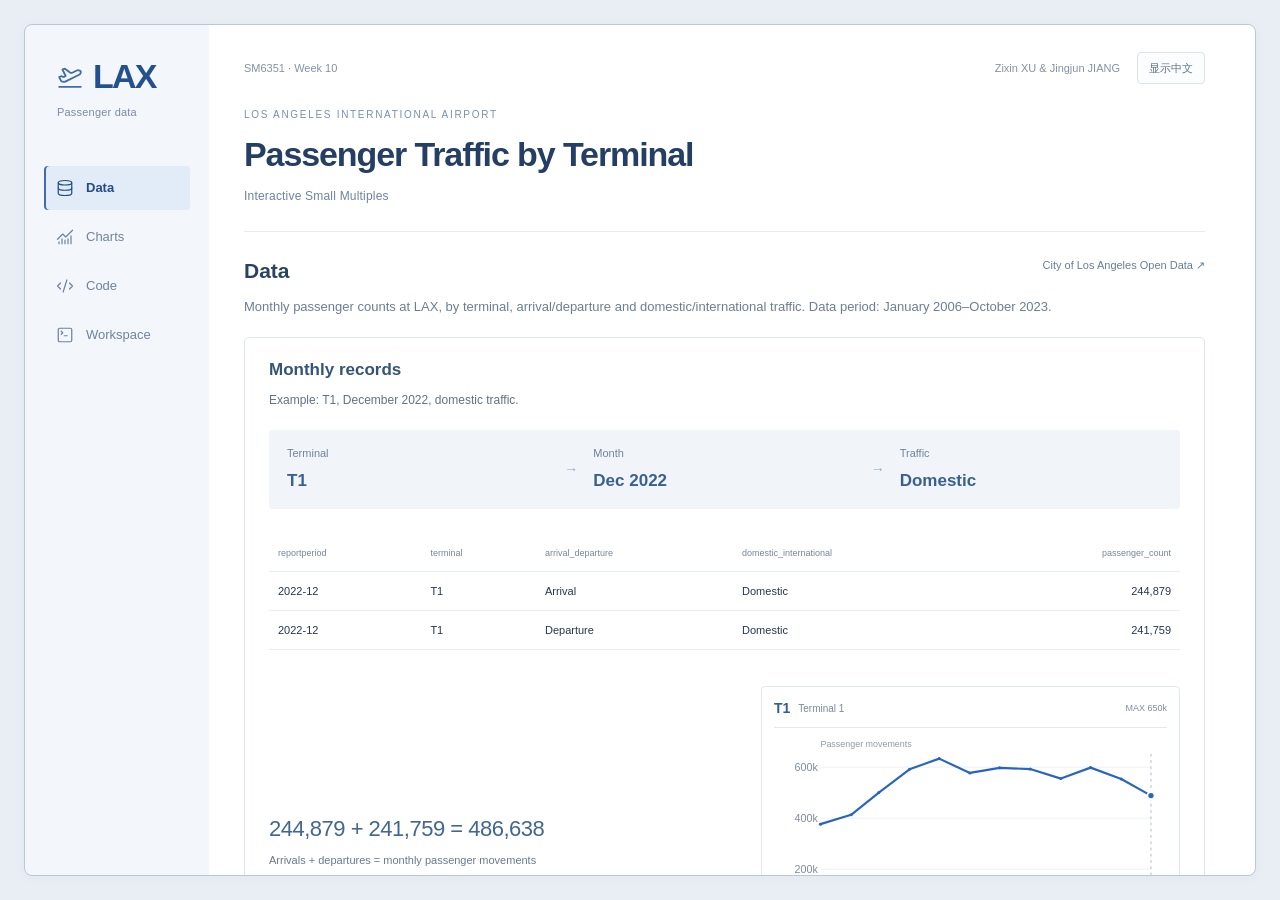
==== commit ade8c4f9: "feat：微调" ====
--- a/index.html
+++ b/index.html
@@ -1,8 +1,8 @@
 <!DOCTYPE html>
 
 <html lang="en"><head><meta charset="utf-8"/><meta content="width=device-width,initial-scale=1" name="viewport"/><title>LAX Passenger Traffic by Terminal · Interactive Small Multiples</title><meta content="Los Angeles International Airport passenger traffic by terminal: data grouping, D3 charts and two code exercises." name="description"/><style>@font-face{font-family:Nunito;src:url('[data-uri]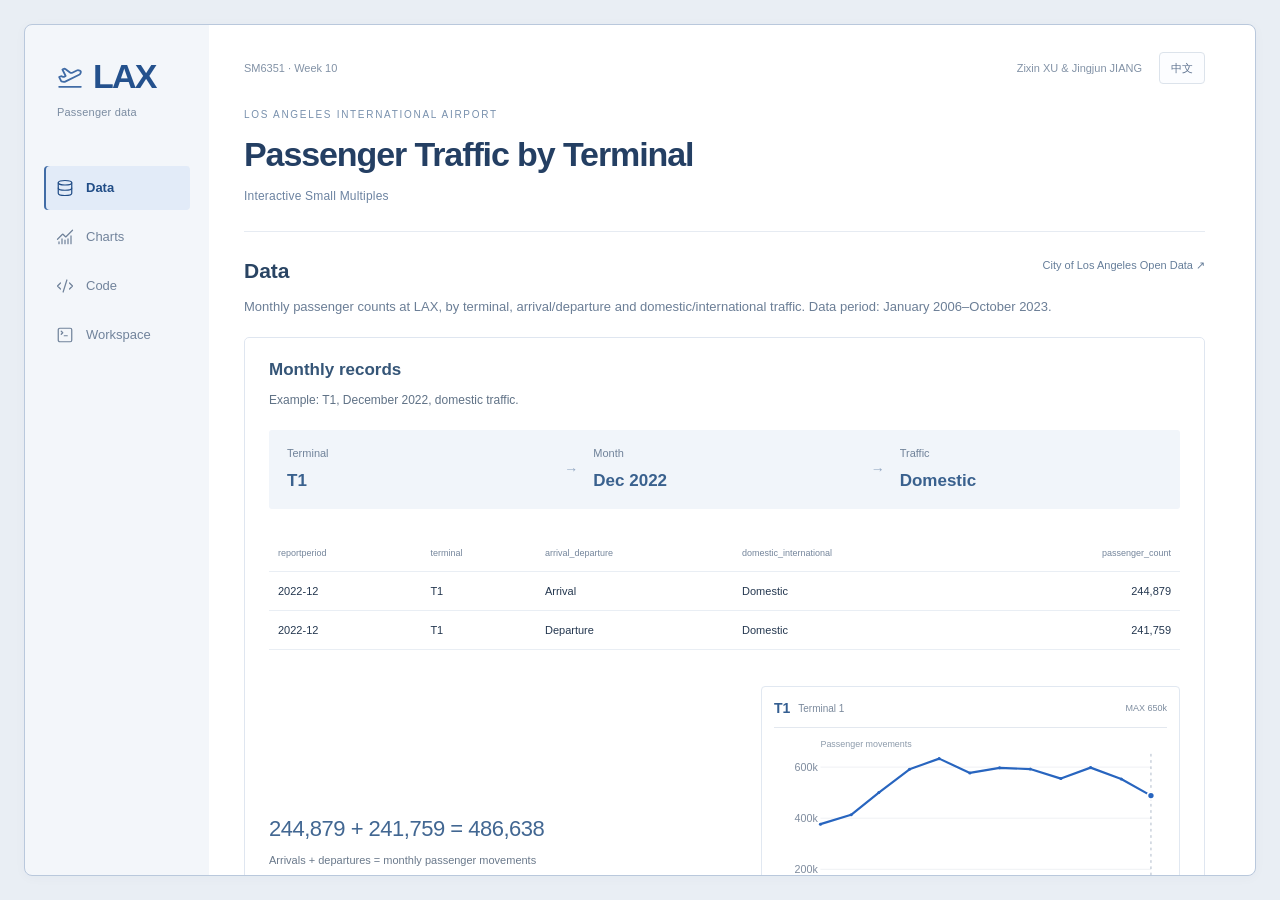
==== commit 482107b0: "feat：中文切换功能" ====
--- a/index.html
+++ b/index.html
@@ -108,6 +108,11 @@
 /* The full project title introduces Data only. */
 .is-inner-page .site-header h1{display:none}
 .is-inner-page .course-line{margin-bottom:0}
+
+/* Show one language at a time, with the same typographic hierarchy. */
+.show-chinese :has(>.copy-zh)>.copy-en{display:none!important}
+.show-chinese .copy-zh{font-family:inherit!important;font-size:inherit!important;font-weight:inherit!important;line-height:inherit!important;color:inherit!important;margin-top:0!important}
+.show-chinese .coverage-note{min-height:16px}
 </style>
 <link rel="icon" type="image/svg+xml" href="[data-uri]"/>
 <meta name="theme-color" content="#24518d"/>
@@ -188,15 +193,15 @@
   <path d="M11 13h4" />
   <rect width="18" height="18" x="3" y="3" rx="2" ry="2" />
 </svg>
-<span class="nav-label"><span class="copy-en" lang="en">Workspace</span><span class="copy-zh" lang="zh-CN">练习工作区</span></span></button></nav></div></aside><div class="site-main"><header class="site-header"><div class="course-line"><span>SM6351 · Week 10 </span><div class="header-right"><span>Zixin XU &amp; Jingjun JIANG</span><button aria-pressed="false" id="toggle-chinese">显示中文</button></div></div>
-<h1><span class="airport-name">Los Angeles International Airport</span>Passenger Traffic by Terminal<span class="copy-zh">洛杉矶国际机场 · 各航站楼客流</span></h1>
+<span class="nav-label"><span class="copy-en" lang="en">Workspace</span><span class="copy-zh" lang="zh-CN">练习工作区</span></span></button></nav></div></aside><div class="site-main"><header class="site-header"><div class="course-line"><span><span class="copy-en">SM6351 · Week 10</span><span class="copy-zh">SM6351 · 第 10 周</span></span><div class="header-right"><span>Zixin XU &amp; Jingjun JIANG</span><button aria-pressed="false" id="toggle-chinese" aria-label="切换中英文 / Switch language">中文</button></div></div>
+<h1><span class="airport-name"><span class="copy-en">Los Angeles International Airport</span><span class="copy-zh">洛杉矶国际机场</span></span><span class="copy-en">Passenger Traffic by Terminal</span><span class="copy-zh">各航站楼客流</span></h1>
 <p class="subtitle"><span class="copy-en" lang="en">Interactive Small Multiples</span><span class="copy-zh" lang="zh-CN">交互式小多图</span></p></header><main>
 <section class="chapter data-page" data-section="overview">
 <div class="section-heading"><h2><span class="copy-en" lang="en">Data</span><span class="copy-zh" lang="zh-CN">数据</span></h2><a class="quiet-link" href="https://data.lacity.org/Transportation/Los-Angeles-International-Airport-Passenger-Traffi/g3qu-7q2u/about_data" rel="noopener" target="_blank"><span class="copy-en" lang="en">City of Los Angeles Open Data ↗</span><span class="copy-zh" lang="zh-CN">洛杉矶市开放数据 ↗</span></a></div>
 <p class="section-intro"><span class="copy-en" lang="en">Monthly passenger counts at LAX, by terminal, arrival/departure and domestic/international traffic. Data period: January 2006–October 2023.</span><span class="copy-zh" lang="zh-CN">LAX 各航站楼的月度客流，按到达／出发、国内／国际分类。数据范围：2006 年 1 月至 2023 年 10 月。</span></p>
 <div class="data-path-section primary-panel"><h2><span class="copy-en" lang="en">Monthly records</span><span class="copy-zh" lang="zh-CN">月度记录</span></h2>
 <p><span class="copy-en" lang="en">Example: T1, December 2022, domestic traffic.</span><span class="copy-zh" lang="zh-CN">示例：T1，2022 年 12 月，国内客流。</span></p>
-<div class="data-path"><div><span class="copy-en" lang="en">Terminal</span><span class="copy-zh" lang="zh-CN">航站楼</span><strong>T1</strong></div><span aria-hidden="true" class="path-arrow">→</span><div><span class="copy-en" lang="en">Month</span><span class="copy-zh" lang="zh-CN">月份</span><strong>Dec 2022</strong></div><span aria-hidden="true" class="path-arrow">→</span><div><span class="copy-en" lang="en">Traffic</span><span class="copy-zh" lang="zh-CN">客流类别</span><strong><span class="copy-en" lang="en">Domestic</span><span class="copy-zh" lang="zh-CN">国内</span></strong></div></div>
+<div class="data-path"><div><span class="copy-en" lang="en">Terminal</span><span class="copy-zh" lang="zh-CN">航站楼</span><strong>T1</strong></div><span aria-hidden="true" class="path-arrow">→</span><div><span class="copy-en" lang="en">Month</span><span class="copy-zh" lang="zh-CN">月份</span><strong><span class="copy-en">Dec 2022</span><span class="copy-zh">2022 年 12 月</span></strong></div><span aria-hidden="true" class="path-arrow">→</span><div><span class="copy-en" lang="en">Traffic</span><span class="copy-zh" lang="zh-CN">客流类别</span><strong><span class="copy-en" lang="en">Domestic</span><span class="copy-zh" lang="zh-CN">国内</span></strong></div></div>
 <div class="table-scroll"><table class="source-example"><thead><tr><th>reportperiod</th><th>terminal</th><th>arrival_departure</th><th>domestic_international</th><th class="numeric">passenger_count</th></tr></thead><tbody id="source-example-rows"></tbody></table></div>
 <div class="monthly-result"><div><span id="source-example-sum">244,879 + 241,759 = 486,638</span><p><span class="copy-en" lang="en">Arrivals + departures = monthly passenger movements</span><span class="copy-zh" lang="zh-CN">到达 + 出发 = 当月客流人次</span></p></div><div class="point-example example-chart-wrap"><div class="chart-grid single" id="source-example-chart"></div></div></div>
 <p class="small muted"><span class="copy-en" lang="en">Add the same way for other months and terminals. Keep domestic and international traffic separate.</span><span class="copy-zh" lang="zh-CN">其他月份和航站楼按同样的方法计算，国内与国际客流分别汇总。</span></p>
@@ -274,7 +279,7 @@
 <section class="chapter" data-section="walkthrough" hidden=""><div class="section-heading"><h2><span class="copy-en" lang="en">Code</span><span class="copy-zh" lang="zh-CN">代码说明</span></h2></div><div aria-label="Implementation stages" class="step-tabs" role="group">
 <button data-step="1"><span class="copy-en" lang="en">1. Read</span><span class="copy-zh" lang="zh-CN">读取</span></button><button data-step="2"><span class="copy-en" lang="en">2. Group</span><span class="copy-zh" lang="zh-CN">分组</span></button><button data-step="3"><span class="copy-en" lang="en">3. Scales</span><span class="copy-zh" lang="zh-CN">坐标</span></button><button data-step="4"><span class="copy-en" lang="en">4. Lines</span><span class="copy-zh" lang="zh-CN">折线</span></button><button data-step="5"><span class="copy-en" lang="en">5. Controls</span><span class="copy-zh" lang="zh-CN">控件</span></button></div><div class="lesson-layout"><div class="lesson-text"><h3 id="lesson-title"></h3><p id="lesson-summary"></p><p class="file-path" id="lesson-file"></p><details><summary><span class="copy-en" lang="en">Functions</span><span class="copy-zh" lang="zh-CN">函数</span></summary><dl class="keyword-list" id="lesson-keywords"></dl></details></div><div class="code-block"><div class="code-top"><span id="snippet-path"></span><button id="copy-snippet"><span class="copy-en" lang="en">Copy excerpt</span><span class="copy-zh" lang="zh-CN">复制片段</span></button></div><pre><code id="lesson-code"></code></pre></div></div><div class="result-heading"><h3><span class="copy-en" lang="en">Result</span><span class="copy-zh" lang="zh-CN">运行结果</span></h3><p id="lesson-expected"></p></div><iframe class="preview-frame" id="step-preview" title="Implementation example"></iframe><div class="step-footer"><a href="steps/01-data.html" id="open-step" rel="noopener" target="_blank"><span class="copy-en" lang="en">Open example ↗</span><span class="copy-zh" lang="zh-CN">单独打开示例 ↗</span></a><button id="next-step"><span class="copy-en" lang="en">Next step →</span><span class="copy-zh" lang="zh-CN">下一步 →</span></button></div></section>
 <section class="chapter" data-section="practice" hidden="">
-<div class="workspace-heading"><p class="section-kicker">LIVE WORKSPACE</p><div class="section-heading"><h2><span class="copy-en" lang="en">Exercises</span><span class="copy-zh" lang="zh-CN">代码练习</span></h2><span class="workspace-data-tag">2022 · Domestic · 4 terminals</span></div><p class="section-intro"><span class="copy-en" lang="en">Change the marked line, run the code, and check the result.</span><span class="copy-zh" lang="zh-CN">修改标记行，运行代码，检查结果。</span></p></div>
+<div class="workspace-heading"><p class="section-kicker"><span class="copy-en">LIVE WORKSPACE</span><span class="copy-zh">在线练习</span></p><div class="section-heading"><h2><span class="copy-en" lang="en">Exercises</span><span class="copy-zh" lang="zh-CN">代码练习</span></h2><span class="workspace-data-tag"><span class="copy-en">2022 · Domestic · 4 terminals</span><span class="copy-zh">2022 年 · 国内客流 · 四个航站楼</span></span></div><p class="section-intro"><span class="copy-en" lang="en">Change the marked line, run the code, and check the result.</span><span class="copy-zh" lang="zh-CN">修改标记行，运行代码，检查结果。</span></p></div>
 <div class="task-grid workspace-tasks">
 <article class="task"><div class="task-head"><h3><span class="copy-en" lang="en">1. Mark peak months</span><span class="copy-zh" lang="zh-CN">1. 标出最高月份</span></h3><span class="badge" id="task1-badge">Incomplete</span></div><p><span class="copy-en" lang="en">Return every month with the highest count in each chart.</span><span class="copy-zh" lang="zh-CN">返回每张图中客流最高的所有月份。</span></p><p class="success-criterion"><span class="copy-en" lang="en">After Run: four peak circles with month labels.</span><span class="copy-zh" lang="zh-CN">运行后：四张图出现峰值圆圈和月份。</span></p><div class="task-bottom"><button class="text-button" data-workspace-jump="" data-workspace-task="peak"><span class="copy-en" lang="en">Edit task 1 →</span><span class="copy-zh" lang="zh-CN">修改任务一 →</span></button><details><summary><span class="copy-en" lang="en">Steps and answer</span><span class="copy-zh" lang="zh-CN">步骤与答案</span></summary><ol class="hint-steps"><li><span class="copy-en" lang="en">Line 1 already calculates the highest count, maximum.</span><span class="copy-zh" lang="zh-CN">第一行已经算出最高人次 maximum。</span></li><li><span class="copy-en" lang="en">Change the last line, return []. It should return the months with that count.</span><span class="copy-zh" lang="zh-CN">修改最后一行 return []，让它返回达到最高人次的月份。</span></li><li><span class="copy-en" lang="en">d[key].value is one month’s count. filter keeps the matching months.</span><span class="copy-zh" lang="zh-CN">d[key].value 是某个月的人次，filter 用来保留符合条件的月份。</span></li></ol><button class="answer-button" data-task-answer="peak" disabled="" type="button"><span class="copy-en" lang="en">View &amp; apply answer</span><span class="copy-zh" lang="zh-CN">查看并填入答案</span></button><p class="small muted"><span class="copy-en" lang="en">Fills task 1 and runs the preview.</span><span class="copy-zh" lang="zh-CN">填入任务一的答案，并自动运行。</span></p><pre class="answer-excerpt" hidden="" id="answer-peak"></pre></details></div></article>
 <article class="task"><div class="task-head"><h3><span class="copy-en" lang="en">2. Sort by total</span><span class="copy-zh" lang="zh-CN">2. 按客流排序</span></h3><span class="badge" id="task2-badge">Incomplete</span></div><p><span class="copy-en" lang="en">For Volume, sort a copy by annual total, highest first.</span><span class="copy-zh" lang="zh-CN">选择 Volume 时，对数组副本按全年合计从高到低排序。</span></p><p class="success-criterion"><span class="copy-en" lang="en">Volume: T2 → T1 → T6 → TBIT. Terminal order restores T1 → T2 → T6 → TBIT.</span><span class="copy-zh" lang="zh-CN">Volume：T2 → T1 → T6 → TBIT；切回后恢复 T1 → T2 → T6 → TBIT。</span></p><div class="task-bottom"><button class="text-button" data-workspace-jump="" data-workspace-task="sort"><span class="copy-en" lang="en">Edit task 2 →</span><span class="copy-zh" lang="zh-CN">修改任务二 →</span></button><details><summary><span class="copy-en" lang="en">Steps and answer</span><span class="copy-zh" lang="zh-CN">步骤与答案</span></summary><ol class="hint-steps"><li><span class="copy-en" lang="en">ordered is a copy of the terminal charts.</span><span class="copy-zh" lang="zh-CN">ordered 是航站楼图表数组的副本。</span></li><li><span class="copy-en" lang="en">When mode is volume, sort by reported from highest to lowest.</span><span class="copy-zh" lang="zh-CN">mode 为 volume 时，按 reported 从大到小排序。</span></li><li><span class="copy-en" lang="en">Add the sorting line before return ordered. Leave the original order for terminal mode.</span><span class="copy-zh" lang="zh-CN">在 return ordered 前加入排序语句。terminal 模式保留原顺序。</span></li></ol><button class="answer-button" data-task-answer="sort" disabled="" type="button"><span class="copy-en" lang="en">View &amp; apply answer</span><span class="copy-zh" lang="zh-CN">查看并填入答案</span></button><p class="small muted"><span class="copy-en" lang="en">Fills task 2 and runs in Volume order.</span><span class="copy-zh" lang="zh-CN">填入任务二的答案，并按客流排序运行。</span></p><pre class="answer-excerpt" hidden="" id="answer-sort"></pre></details></div></article>
@@ -292,15 +297,16 @@
 <div class="workspace-preview"><div class="preview-toolbar"><strong><span class="copy-en" lang="en">Preview</span><span class="copy-zh" lang="zh-CN">图表预览</span></strong><label><span class="copy-en" lang="en">Order</span><span class="copy-zh" lang="zh-CN">排序</span><select id="practice-sort"><option data-en="Terminal order" data-zh="航站楼顺序" value="terminal">Terminal order</option><option data-en="Volume" data-zh="客流从高到低" value="volume">Volume</option></select></label><label class="check-field"><input checked="" id="practice-peaks" type="checkbox"/><span class="copy-en" lang="en">Peak labels</span><span class="copy-zh" lang="zh-CN">峰值标注</span></label></div><iframe id="exercise-preview" sandbox="allow-scripts" title="Exercise preview"></iframe></div>
 </div>
 </section>
-</main></div></div><script>window.LAX_BUNDLE={"app/practice.js": "(() => {\n  const app=window.LAX,$=id=>document.getElementById(id),frame=$('exercise-preview');\n  const editors={peak:$('peak-editor'),sort:$('sort-editor')};\n  let assets,starter,runNumber=0,timer;\n  let attempted=false,lastOptions={sort:'terminal',peaks:true};\n  let activeFile='js',activeTask='peak';\n  const fileDetails={\n    js:{name:'choices.js',en:'Editable excerpt',zh:'可编辑片段'},\n    html:{name:'index.html',en:'Read-only excerpt',zh:'只读片段'},\n    css:{name:'app.css',en:'Read-only excerpt',zh:'只读片段'},\n    data:{name:'lax-passengers.csv',en:'Read only',zh:'只读'}\n  };\n  function updateLines(){\n    const numbers=$('workspace-lines');\n    if(numbers)numbers.textContent=Array.from({length:editors[activeTask].value.split('\\n').length},(_,i)=>i+1).join('\\n');\n  }\n  function selectFile(file){\n    if(!fileDetails[file])return;\n    activeFile=file;\n    document.querySelectorAll('[data-workspace-file]').forEach(button=>{\n      const selected=button.dataset.workspaceFile===file;\n      button.classList.toggle('active',selected);\n      if(button.getAttribute('role')==='tab')button.setAttribute('aria-selected',String(selected));\n      else button.setAttribute('aria-pressed',String(selected));\n    });\n    document.querySelectorAll('[data-workspace-panel]').forEach(panel=>panel.hidden=panel.dataset.workspacePanel!==file);\n    if($('workspace-filename'))$('workspace-filename').textContent=fileDetails[file].name;\n    if($('workspace-file-state'))app.bilingual($('workspace-file-state'),fileDetails[file].zh,fileDetails[file].en);\n  }\n  function selectTask(task,focus=false){\n    if(!editors[task])return;\n    activeTask=task;selectFile('js');\n    document.querySelectorAll('[data-workspace-task]').forEach(button=>{\n      const selected=button.dataset.workspaceTask===task;\n      button.classList.toggle('active',selected);button.setAttribute('aria-pressed',String(selected));\n    });\n    document.querySelectorAll('[data-editor-task]').forEach(panel=>panel.hidden=panel.dataset.editorTask!==task);\n    if($('workspace-selected-task'))app.bilingual($('workspace-selected-task'),task==='peak'?'任务一 · 最高月份':'任务二 · 客流排序',task==='peak'?'Task 1 · Peak months':'Task 2 · Panel order');\n    updateLines();if(focus)editors[task].focus();\n  }\n  document.querySelectorAll('[data-workspace-file]').forEach(button=>button.addEventListener('click',()=>selectFile(button.dataset.workspaceFile)));\n  document.querySelectorAll('[data-workspace-task]').forEach(button=>button.addEventListener('click',()=>{\n    selectTask(button.dataset.workspaceTask);\n    if(button.hasAttribute('data-workspace-jump')){\n      $('live-workspace')?.scrollIntoView({behavior:'smooth',block:'start'});\n      editors[activeTask].focus({preventScroll:true});\n    }\n  }));\n  function loadReferences(){\n    // Show only the preview root and two relevant style rules, never full files.\n    if($('workspace-html-code'))$('workspace-html-code').textContent='\u003cmain id=\"result\">\\n  \u003c!-- D3 adds the terminal charts here. -->\\n\u003c/main>';\n    if($('workspace-css-code')){\n      const rules=['chart-card','data-line'].map(name=>{\n        const match=assets.css.match(new RegExp('\\\\.'+name+'\\\\s*\\\\{[^}]*\\\\}'));\n        return match?match[0].replace(/;/g,';\\n  ').replace('{','{\\n  ').replace(/\\s*}/,'\\n}'):'';\n      }).filter(Boolean);\n      $('workspace-css-code').textContent=rules.join('\\n\\n');\n    }\n  }\n  async function loadDataSample(){\n    const target=$('workspace-data-body');if(!target)return;\n    const csv=await app.readText('data/lax-passengers.csv');\n    const rows=d3.csvParse(csv),terminals=['T1','T2','T6','TBIT'];\n    const sample=rows.filter(row=>row.reportperiod.startsWith('2022-12')&&row.domestic_international==='Domestic'&&terminals.includes(row.terminal))\n      .sort((a,b)=>terminals.indexOf(a.terminal)-terminals.indexOf(b.terminal)||a.arrival_departure.localeCompare(b.arrival_departure));\n    target.replaceChildren();\n    for(const row of sample){\n      const tr=document.createElement('tr');\n      for(const value of [row.reportperiod.slice(0,7),row.terminal,row.arrival_departure,app.number(Number(row.passenger_count))]){\n        const td=document.createElement('td');td.textContent=value;tr.append(td);\n      }target.append(tr);\n    }\n    if($('workspace-data-note'))app.bilingual($('workspace-data-note'),`显示 ${sample.length} 条原始记录：2022 年 12 月国内客流。完整 CSV 共 ${app.number(rows.length)} 行。`,`${sample.length} source rows shown: December 2022 domestic traffic. The full CSV contains ${app.number(rows.length)} rows.`);\n  }\n  selectTask('peak');\n  const status=(en,zh,error=false)=>{app.bilingual($('run-status'),zh,en);$('run-status').classList.toggle('error',error);};\n  const answerExcerpts={\n    peak:'return values.filter(d => d[key].value === maximum);',\n    sort:'if (mode === \"volume\") ordered.sort((a, b) => b.reported - a.reported);'\n  };\n  const answerBodies={\n    peak:'const maximum = d3.max(values, d => d[key].value);\\n'+answerExcerpts.peak,\n    sort:'const ordered = [...panels];\\n'+answerExcerpts.sort+'\\nreturn ordered;'\n  };\n  function syncAnswers(){\n    document.querySelectorAll('[data-task-answer]').forEach(button=>{\n      const task=button.dataset.taskAnswer,answer=$('answer-'+task);\n      button.disabled=!starter||!assets||!app.data;\n      const open=Boolean(answer&&!answer.hidden);\n      button.setAttribute('aria-expanded',String(open));\n      app.bilingual(button,'查看并填入答案','View & apply answer');\n    });\n  }\n  document.querySelectorAll('[data-task-answer]').forEach(button=>button.addEventListener('click',()=>{\n    if(!starter||!assets||!app.data)return;\n    const task=button.dataset.taskAnswer,answer=$('answer-'+task);\n    if(!answer||!answerExcerpts[task])return;\n    const editor=editors[task];\n    editor.value=answerBodies[task];\n    answer.textContent=answerExcerpts[task];answer.hidden=false;\n    selectTask(task);\n    if(task==='peak')$('practice-peaks').checked=true;\n    if(task==='sort')$('practice-sort').value='volume';\n    const start=editor.value.indexOf(answerExcerpts[task]);\n    editor.focus({preventScroll:true});\n    editor.setSelectionRange(start,start+answerExcerpts[task].length);\n    $('live-workspace')?.scrollIntoView({behavior:'smooth',block:'start'});\n    run(true);\n  }));\n  function feedback(en,zh){if($('workspace-feedback'))app.bilingual($('workspace-feedback'),zh,en);}\n  function trace(en,zh){if($('workspace-trace'))app.bilingual($('workspace-trace'),zh,en);}\n  syncAnswers();\n  const escapeScript=text=>text.replace(/\u003c\\/script/gi,'\u003c\\\\/script');\n  const source=()=>`window.LAX_CHOICES = {\n  peakMonths(values, key) {\n${editors.peak.value}\n  },\n  orderPanels(panels, mode) {\n${editors.sort.value}\n  }\n};`;\n  function run(userRun=false){\n    if(!assets||!app.data)return;\n    if(userRun===true){attempted=true;syncAnswers();}\n    const id=++runNumber;clearTimeout(timer);status('Running…','运行中…');\n    for(const i of [1,2]){app.bilingual($('task'+i+'-badge'),'检查中','Checking');$('task'+i+'-badge').classList.remove('done');}\n    const options={sort:$('practice-sort').value,peaks:$('practice-peaks').checked};lastOptions=options;\n    const payload=JSON.stringify({rows:app.data.rows,months:app.data.months,terminals:app.data.terminals});\n    const catcher=`window.LAX_SHOW_CHINESE=${app.chinese()};window.addEventListener('error',event=>{window.laxCodeFailed=true;parent.postMessage({type:'lax-exercise',id:${id},error:event.message},'*');});`;\n    const runner=`if(!window.laxCodeFailed)try{const data=${payload};data.rows.forEach(row=>row.date=new Date(row.date));data.months=data.months.map(date=>new Date(date));const result=LAX.runLesson(document.getElementById('result'),data,${JSON.stringify(options)},window.LAX_CHOICES);parent.postMessage({type:'lax-exercise',id:${id},result},'*');}catch(error){document.getElementById('result').textContent=error.message;parent.postMessage({type:'lax-exercise',id:${id},error:error.message},'*');}new ResizeObserver(()=>parent.postMessage({type:'lax-exercise-height',id:${id},height:Math.ceil(document.body.getBoundingClientRect().height)},'*')).observe(document.body);`;\n    const tags=[catcher,assets.d3,assets.i18n,assets.data,assets.chart,assets.runner,source(),runner].map(code=>'\u003cscript>'+escapeScript(code)+'\u003c/script>').join('');\n    frame.srcdoc=`\u003c!doctype html>\u003chtml lang=\"en\">\u003chead>\u003cmeta charset=\"utf-8\">\u003cmeta http-equiv=\"Content-Security-Policy\" content=\"default-src 'none'; script-src 'unsafe-inline'; style-src 'unsafe-inline'; img-src data:; font-src data:; connect-src 'none'; form-action 'none'; base-uri 'none'\">\u003cstyle>${assets.css}\u003c/style>\u003c/head>\u003cbody class=\"step-body\">\u003cmain id=\"result\">\u003c/main>${tags}\u003c/body>\u003c/html>`;\n    timer=setTimeout(()=>{status('Preview did not finish. Check loops or reset the edits.','预览未完成，请检查循环或重置。',true);trace('Preview not updated.','预览未更新。');feedback('Check for a loop that does not end, or reset the edits.','检查是否有未结束的循环，或点击 Reset 重置。');},5000);\n  }\n  window.addEventListener('message',event=>{\n    if(event.source!==frame.contentWindow||event.data?.id!==runNumber)return;\n    if(event.data.type==='lax-exercise-height'&&Number.isFinite(event.data.height)){frame.style.height=Math.min(2400,Math.max(300,event.data.height+12))+'px';return;}\n    if(event.data.type!=='lax-exercise')return;clearTimeout(timer);\n    if(event.data.error){status('Code error: '+event.data.error,'代码错误：'+event.data.error,true);trace('Code did not run.','代码未运行成功。');feedback('Check the edited line for missing brackets, quotes or a return value.','检查修改行的括号、引号和返回值。');for(const i of [1,2])app.bilingual($('task'+i+'-badge'),'检查代码','Check code');return;}\n    const result=event.data.result;\n    for(const [i,done] of [[1,result.peakCorrect],[2,result.sortCorrect]]){app.bilingual($('task'+i+'-badge'),done?'已完成':'未完成',done?'Complete':'Incomplete');$('task'+i+'-badge').classList.toggle('done',done);}\n    const count=result.peaks.reduce((n,p)=>n+p.months.length,0);\n    status(`${count} peak months returned · Order: ${result.order.join(' → ')} · Total: ${app.number(result.reported)}`,`返回 ${count} 个最高月份 · 顺序：${result.order.join(' → ')} · 合计：${app.number(result.reported)}`);\n    const requested=lastOptions.sort==='volume'?'Volume':'Terminal order';\n    trace(`Order: ${requested} → ${result.order.join(' → ')} · Peak labels: ${lastOptions.peaks?count:'off'}`,`所选排序：${lastOptions.sort==='volume'?'客流从高到低':'航站楼顺序'} → ${result.order.join(' → ')} · 峰值标注：${lastOptions.peaks?count:'关闭'}`);\n    const adviceEn=[],adviceZh=[];\n    if(!result.peakCorrect){adviceEn.push('Task 1: replace return [] with the months that have the highest count.');adviceZh.push('任务一：修改 return []，返回客流最高的月份。');}\n    if(!result.sortCorrect){adviceEn.push('Task 2: add the sorting line before return ordered.');adviceZh.push('任务二：在 return ordered 前加入排序语句。');}\n    if(!attempted)feedback('Edit a marked line, then run the code to check it.','修改标记处，再运行代码检查。');\n    else if(!adviceEn.length)feedback('Both changes work. Check the marked months and switch the order to compare.','两处修改均通过。查看峰值月份，并切换排序核对图表。');\n    else feedback(adviceEn.join(' '),adviceZh.join(' '));\n  });\n  for(const editor of Object.values(editors)){\n    editor.addEventListener('input',()=>{updateLines();status('Edited. Run changes to update the preview.','已修改，点击运行更新预览。');});\n    editor.addEventListener('scroll',()=>{if($('workspace-lines')&&editor===editors[activeTask])$('workspace-lines').scrollTop=editor.scrollTop;});\n    editor.addEventListener('keydown',event=>{if((event.ctrlKey||event.metaKey)&&event.key==='Enter'){event.preventDefault();run(true);}if(event.key==='Tab'){event.preventDefault();editor.setRangeText('  ',editor.selectionStart,editor.selectionEnd,'end');updateLines();}});\n  }\n  $('run-code').addEventListener('click',()=>run(true));\n  $('reset-code').addEventListener('click',()=>{attempted=false;for(const key of ['peak','sort']){editors[key].value=starter[key];if($('answer-'+key))$('answer-'+key).hidden=true;}syncAnswers();updateLines();run(false);});\n  $('practice-sort').addEventListener('change',()=>run(false));$('practice-peaks').addEventListener('change',()=>run(false));\n  $('export-code').addEventListener('click',()=>{const url=URL.createObjectURL(new Blob([source()],{type:'text/javascript'})),link=document.createElement('a');link.href=url;link.download='choices.js';link.click();setTimeout(()=>URL.revokeObjectURL(url),1000);status('Exported choices.js.','已导出 choices.js。');});\n  (async()=>{try{\n    const paths={d3:'vendor/d3.v7.min.js',i18n:'app/i18n.js',data:'app/data.js',chart:'app/chart.js',runner:'app/lesson-runner.js',css:'app.css',starter:'learn/choices.js'};\n    assets=Object.fromEntries(await Promise.all(Object.entries(paths).map(async([key,path])=>[key,await app.readText(path)])));\n    starter={};for(const key of ['peak','sort']){starter[key]=assets.starter.split('// [edit:'+key+']')[1].split('// [/edit:'+key+']')[0].trim().split('\\n').map(line=>line.replace(/^    /,'')).join('\\n');editors[key].value=starter[key];}\n    loadReferences();updateLines();await app.ready;await loadDataSample();syncAnswers();run(false);\n  }catch(error){status('Exercise could not load: '+error.message,'练习未加载：'+error.message,true);}})();\n})();\n", "app/chart.js": "/* Shared D3 renderer. No data is fetched or fabricated here. */\n(() => {\n  const app = window.LAX;\n  app.yDomain = (mode, sharedMax, panelMax) => [0, mode === 'shared' ? sharedMax : panelMax];\n  app.drawCharts = (container, view, options={}) => {\n    const root = d3.select(container);\n    root.selectAll('*').remove();\n    const width=440, height=245, margin={left:52,right:18,top:20,bottom:39};\n    const series=view.series, refs=[];\n    const panelMax = panel => d3.max(panel.values, point => d3.max(series, key => point[key].value)) || 1;\n    const globalMax = d3.max(view.panels, panelMax) || 1;\n    const domainFor = options.yDomain || app.yDomain;\n    const mode = view.state.scale || 'shared';\n    // [lesson:scales]\n    const x = d3.scaleUtc()\n      .domain(d3.extent(view.months))\n      .range([margin.left, width-margin.right]);\n    function makeY(panel) {\n      const domain = domainFor(mode, globalMax, panelMax(panel));\n      if (!Array.isArray(domain) || domain.length !== 2 || domain[0] !== 0 || !Number.isFinite(domain[1]) || domain[1] \u003c= 0) throw new Error('yDomain() must return [0, a positive maximum].');\n      return d3.scaleLinear()\n        .domain(domain).nice()\n        .range([height-margin.bottom, margin.top]);\n    }\n    // [/lesson:scales]\n    for (const panel of view.panels) {\n      const y = makeY(panel);\n      const card = root.append('article').attr('class','chart-card');\n      const top = card.append('div').attr('class','chart-card-head');\n      top.append('span').attr('class','terminal-tag').text(app.code(panel.terminal));\n      top.append('h3').text(app.label(panel.terminal));\n      top.append('span').attr('class','axis-tag').text(`MAX ${app.short(y.domain()[1])}`);\n      if (options.coverage) {\n        const recorded=panel.values.filter(point=>series.some(key=>point[key].value!==null));\n        const first=recorded[0]?.date,last=recorded.at(-1)?.date;\n        const note=card.append('p').attr('class','coverage-note');\n        if (!recorded.length || +first!==+view.months[0] || +last!==+view.months.at(-1)) {\n          const range=`${app.monthLabel(recorded.length?first:view.months[0])}–${app.monthLabel(recorded.length?last:view.months.at(-1))}`;\n          app.bilingual(note.node(),recorded.length?`记录范围：${range}`:`所选时段无记录：${range}`,recorded.length?`Records: ${range}`:`No records in ${range}`);\n        } else note.attr('aria-hidden','true');\n      }\n      if(options.showTotals){const total=card.append('p').attr('class','panel-total');app.bilingual(total.node(),`全年合计：${app.number(panel.reported)} 人次`,`Annual total: ${app.number(panel.reported)}`);}\n      const svg=card.append('svg').attr('viewBox',`0 0 ${width} ${height}`).attr('role','img').attr('aria-label',`${app.label(panel.terminal)}. Monthly ${series.join(' and ')} passenger movements. ${mode} scale.`);\n      svg.append('g').attr('class','axis y-axis').attr('transform',`translate(${margin.left},0)`)\n        .call(d3.axisLeft(y).ticks(4).tickSize(-(width-margin.left-margin.right)).tickFormat(app.short))\n        .call(group=>group.select('.domain').remove());\n      svg.append('g').attr('class','axis x-axis').attr('transform',`translate(0,${height-margin.bottom})`)\n        .call(d3.axisBottom(x).ticks(4).tickSizeOuter(0).tickFormat(d3.utcFormat(view.months.length>12?'%Y':'%b')));\n      svg.append('text').attr('class','axis-unit').attr('x',margin.left).attr('y',12).text('Passenger movements');\n      if (!options.axesOnly) for (const type of series) {\n        // [lesson:line]\n        const line = d3.line()\n          .defined(point => point[type].value !== null)\n          .x(point => x(point.date))\n          .y(point => y(point[type].value));\n        svg.append('path')\n          .datum(panel.values)\n          .attr('d',line)\n          .attr('fill','none')\n          .attr('stroke',app.colors[type])\n          .attr('class','data-line')\n          .attr('stroke-width',2.4)\n          .attr('stroke-dasharray',type === 'International' ? '5 4' : null);\n        // [/lesson:line]\n        svg.append('g').selectAll('circle').data(panel.values.filter(point=>point[type].value!==null)).join('circle')\n          .attr('cx',point=>x(point.date)).attr('cy',point=>y(point[type].value)).attr('r',1.7).attr('fill',app.colors[type]);\n      }\n      if (!panel.hasData && !options.axesOnly) svg.append('text').attr('class','empty-chart').attr('x',width/2).attr('y',height/2).attr('text-anchor','middle').text('No records in selected period');\n      if (options.peakMonths && !options.axesOnly && options.showPeaks !== false) {\n        for (const key of series) {\n          const peaks=options.peakMonths(panel.values,key);\n          if (!Array.isArray(peaks) || peaks.some(point=>!panel.values.includes(point)||point[key].value===null)) throw new Error('peakMonths must return existing points with recorded values.');\n          const marks=svg.append('g').attr('class','peak-markers');\n          for (const point of peaks) {\n            marks.append('circle').attr('cx',x(point.date)).attr('cy',y(point[key].value)).attr('r',6)\n              .attr('fill','white').attr('stroke',app.colors[key]).attr('stroke-width',2.5);\n            marks.append('text').attr('x',x(point.date)).attr('y',Math.max(12,y(point[key].value)-11))\n              .attr('text-anchor',x(point.date)>width-margin.right-24?'end':x(point.date)\u003cmargin.left+24?'start':'middle')\n              .attr('class','peak-label').text(d3.utcFormat('%b')(point.date));\n          }\n          if(peaks.length){const note=card.append('p').attr('class','peak-summary');app.bilingual(note.node(),`最高月份：${peaks.map(point=>app.monthLabel(point.date)).join(', ')} · ${app.cellText(peaks[0][key])} 人次`,`Peak: ${peaks.map(point=>app.monthLabel(point.date)).join(', ')} · ${app.cellText(peaks[0][key])}`);}\n        }\n      }\n      const cursor=svg.append('line').attr('class','month-cursor').attr('y1',margin.top).attr('y2',height-margin.bottom);\n      const dots=svg.append('g');\n      const readout=card.append('div').attr('class','chart-readout');\n      refs.push({panel,x,y,cursor,dots,readout});\n      if (!options.axesOnly && options.interactive !== false) svg.append('rect').attr('x',margin.left).attr('y',margin.top).attr('width',width-margin.left-margin.right).attr('height',height-margin.top-margin.bottom).attr('fill','transparent')\n        .on('pointermove click', function(event) {\n          const date=x.invert(d3.pointer(event,this)[0]);\n          const index=d3.bisector(date=>+date).center(view.months,+date);\n          setMonth(index);\n          options.onMonth?.(index);\n        });\n    }\n    function setMonth(index) {\n      index=Math.max(0,Math.min(view.months.length-1,index));\n      for (const ref of refs) {\n        const point=ref.panel.values[index];\n        ref.cursor.attr('x1',ref.x(point.date)).attr('x2',ref.x(point.date)).attr('opacity',options.axesOnly?0:1);\n        ref.dots.selectAll('circle').data(options.axesOnly?[]:series.filter(key=>point[key].value!==null)).join('circle')\n          .attr('cx',ref.x(point.date)).attr('cy',key=>ref.y(point[key].value)).attr('r',4).attr('fill',key=>app.colors[key]).attr('stroke','white').attr('stroke-width',2);\n        ref.readout.selectAll('*').remove();\n        if(options.showMonth||options.coverage)ref.readout.append('span').attr('class','readout-month').text(app.monthLabel(point.date));\n        if (options.axesOnly) ref.readout.append('span').text('Axes only at this stage');\n        else for (const type of series) {\n          const span=ref.readout.append('span');\n          span.append('i').style('background',app.colors[type]);\n          const cell=point[type],value=span.append('span');\n          if (options.coverage && cell.value===null) {\n            const zhLabel=({Domestic:'国内',International:'国际',Total:'合计'})[type];\n            app.bilingual(value.node(),`${zhLabel}：${point.date.getUTCFullYear()} 年 ${point.date.getUTCMonth()+1} 月无记录`,`${app.trafficLabel[type]}: no record for ${app.monthLabel(point.date)}`);\n          } else value.text(`${app.trafficLabel[type]}: ${app.cellText(cell)}`);\n          if(cell.value!==null&&cell.count>0&&cell.count\u003ccell.expected)span.attr('title',`${cell.count} of ${cell.expected} arrival/departure records; only reported values are added.`);\n        }\n      }\n    }\n    setMonth(options.monthIndex ?? view.months.length-1);\n    return {setMonth, maxima:refs.map(ref=>ref.y.domain()[1]), refs};\n  };\n})();\n", "app/offline.js": "/* Runs only in the self-contained edition. All chart and exercise code stays shared. */\n(() => {\n  if (!window.LAX_BUNDLE) return;\n  const files=window.LAX_BUNDLE,app=window.LAX;\n  const script=source=>'\u003cscript>'+source.replace(/\u003c\\/script/gi,'\u003c\\\\/script')+'\u003c/script>';\n  const resolve=(base,path)=>{\n    const parts=base.split('/').slice(0,-1);\n    for(const part of path.split('/')){if(part==='..')parts.pop();else if(part!=='.')parts.push(part);}\n    return parts.join('/');\n  };\n  app.bundlePage=path=>{\n    let html=files[path],scripts=[];\n    if(!html)throw new Error('Page is not included: '+path);\n    html=html.replace(/\u003clink\\b[^>]*href=\"([^\"]+\\.css)\"[^>]*>/g,(_,src)=>'\u003cstyle>'+files[resolve(path,src)]+'\u003c/style>');\n    html=html.replace(/\u003cscript\\b[^>]*src=\"([^\"]+)\"[^>]*>\u003c\\/script>/g,(_,src)=>{scripts.push(files[resolve(path,src)]);return '';});\n    const prelude=script('window.LAX_BUNDLE='+JSON.stringify(files).replace(/\u003c/g,'\\\\u003c')+';');\n    return html.replace('\u003c/body>',()=>prelude+scripts.map(script).join('')+'\u003c/body>');\n  };\n  document.addEventListener('click',event=>{\n    const a=event.target.closest('a');if(!a)return;\n    const path=a.getAttribute('href').split('#')[0];\n    if(!path||!(path in files))return;\n    event.preventDefault();\n    const content=path.endsWith('.html')?app.bundlePage(path):files[path];\n    const url=URL.createObjectURL(new Blob([content],{type:path.endsWith('.html')?'text/html;charset=utf-8':'text/plain;charset=utf-8'}));\n    const link=document.createElement('a');link.href=url;\n    if(a.hasAttribute('download')||!path.endsWith('.html'))link.download=path.split('/').at(-1);\n    else{link.target='_blank';link.rel='noopener';}\n    link.click();setTimeout(()=>URL.revokeObjectURL(url),60000);\n  });\n})();\n", "app/lesson-runner.js": "/* Same data and renderer for the online and local exercises. */\n(() => {\n  const app=window.LAX;\n  app.runLesson=(container,data,options,choices)=>{\n    const view=app.aggregate(data,{start:2022,end:2022,direction:'All',traffic:'Domestic',scale:'shared',sort:'terminal',terminals:['T1','T2','T6','TBIT']});\n    const original=[...view.panels];\n    const panels=choices.orderPanels([...original],options.sort||'terminal');\n    if(!Array.isArray(panels)||panels.length!==original.length||new Set(panels).size!==original.length||panels.some(panel=>!original.includes(panel)))throw new Error('orderPanels must return each original panel exactly once.');\n    view.panels=panels;\n    container.replaceChildren();\n    const caption=document.createElement('p');caption.className='small muted';\n    app.bilingual(caption,'2022 年 · 国内客流 · 到达与出发相加','2022 · Domestic · Arrivals + departures');\n    const grid=document.createElement('div');grid.className='chart-grid pair exercise-grid';\n    const order=document.createElement('p');order.className='exercise-order';\n    app.bilingual(order,'顺序：'+panels.map(panel=>panel.terminal).join(' → '),'Order: '+panels.map(panel=>panel.terminal).join(' → '));\n    container.append(caption,order,grid);\n    app.drawCharts(grid,view,{peakMonths:choices.peakMonths,showPeaks:options.peaks!==false,showTotals:true,showMonth:true});\n    // Independent behavioural checks: missing data, ties, zero and restoring order.\n    let peakCorrect=false,sortCorrect=false;\n    const point=value=>({Domestic:{value}});\n    try{\n      const fixture=[point(null),point(0),point(30),point(30),point(10)];\n      const peaks=choices.peakMonths(fixture,'Domestic');\n      peakCorrect=Array.isArray(peaks)&&peaks.length===2&&peaks[0]===fixture[2]&&peaks[1]===fixture[3]\n        &&choices.peakMonths([point(null)],'Domestic').length===0&&choices.peakMonths([point(0)],'Domestic').length===1;\n      const fixed=[{terminal:'A',reported:20},{terminal:'B',reported:80},{terminal:'C',reported:40}];\n      const sorted=choices.orderPanels(fixed,'volume');\n      const reset=choices.orderPanels(fixed,'terminal');\n      sortCorrect=sorted.map(p=>p.terminal).join()==='B,C,A'&&reset.map(p=>p.terminal).join()==='A,B,C'&&fixed.map(p=>p.terminal).join()==='A,B,C';\n    }catch{}\n    const peaks=panels.map(panel=>({terminal:panel.terminal,months:choices.peakMonths(panel.values,'Domestic').map(point=>app.monthLabel(point.date))}));\n    const reported=d3.sum(panels,panel=>panel.reported);\n    const totals=document.createElement('p');totals.className='small muted';\n    app.bilingual(totals,`四个航站楼合计：${app.number(reported)} 人次。标注和排序不改变数据。`,`Four-terminal total: ${app.number(reported)} movements. Markers and ordering do not change the counts.`);container.append(totals);\n    return {peakCorrect,sortCorrect,reported,order:panels.map(p=>p.terminal),peaks};\n  };\n})();\n", "app/steps.js": "(async()=>{\n  const app=window.LAX,step=Number(document.body.dataset.step),root=document.getElementById('step-result');\n  try{\n    const data=await app.loadData('../data/lax-passengers.csv');\n    const example=data.rows.filter(row=>row.terminal==='T1'&&row.date.getUTCFullYear()===2022&&row.date.getUTCMonth()===11&&row.traffic==='Domestic');\n    if(step===1){\n      const intro=document.createElement('p');intro.className='small muted';intro.textContent=`${app.number(data.sourceCount)} rows · ${data.months.length} months · ${data.invalid} invalid · ${data.duplicates} duplicates`;root.append(intro);\n      const wrap=document.createElement('div');wrap.className='table-scroll';const table=document.createElement('table');table.innerHTML='\u003cthead>\u003ctr>\u003cth>Month\u003c/th>\u003cth>Terminal\u003c/th>\u003cth>Movement\u003c/th>\u003cth>Traffic\u003c/th>\u003cth>Count\u003c/th>\u003c/tr>\u003c/thead>';const body=document.createElement('tbody');\n      for(const row of example){const tr=document.createElement('tr');[app.monthLabel(row.date),row.terminal,app.directionLabel[row.direction],app.trafficLabel[row.traffic],app.number(row.value)].forEach(value=>{const td=document.createElement('td');td.textContent=value;tr.append(td);});body.append(tr);}table.append(body);wrap.append(table);root.append(wrap);\n      const note=document.createElement('p');note.className='note';app.bilingual(note,'这两行来自 CSV，日期已转成 Date，人次已转成数字。','These two CSV rows now have Date objects and numeric counts.');root.append(note);\n    }else if(step===2){\n      root.innerHTML='\u003cdiv class=\"group-flow\">\u003cspan>T1\u003c/span>\u003cspan>Dec 2022\u003c/span>\u003cspan>Domestic\u003c/span>\u003c/div>';\n      const values=[['Arrivals',example.find(row=>row.direction==='Arrival').value],['Departures',example.find(row=>row.direction==='Departure').value],['Monthly total',d3.sum(example,row=>row.value)]];\n      const group=document.createElement('div');group.className='row-example';for(const [label,value]of values){const box=document.createElement('div');if(label==='Monthly total')box.className='sum';const span=document.createElement('span'),number=document.createElement('strong');span.textContent=label;number.textContent=app.number(value);box.append(span,number);group.append(box);}root.append(group);\n      const note=document.createElement('p');note.className='note';app.bilingual(note,'T1 该月没有国际客流记录，保留为 null。','T1 has no international record for this month; its value remains null.');root.append(note);\n      const aligned=app.aggregate(data,{start:2021,end:2021,direction:'All',traffic:'Domestic',scale:'shared',sort:'terminal',terminals:['T1','TBIT West Gates']});\n      const months=aligned.months.filter(date=>date.getUTCMonth()>=2&&date.getUTCMonth()\u003c=5);\n      const alignment=document.createElement('section');alignment.className='month-alignment';\n      const heading=document.createElement('h3');app.bilingual(heading,'统一月份','Same months');alignment.append(heading);\n      const wrap=document.createElement('div');wrap.className='table-scroll';\n      const table=document.createElement('table'),head=document.createElement('thead'),header=document.createElement('tr');\n      const terminalHeading=document.createElement('th');app.bilingual(terminalHeading,'航站楼','Terminal');header.append(terminalHeading);\n      for(const date of months){const th=document.createElement('th');th.textContent=app.monthLabel(date);header.append(th);}head.append(header);table.append(head);\n      const body=document.createElement('tbody');\n      for(const panel of aligned.panels){\n        const tr=document.createElement('tr'),name=document.createElement('th');name.scope='row';name.textContent=app.code(panel.terminal);tr.append(name);\n        for(const date of months){const point=panel.values.find(value=>+value.date===+date),td=document.createElement('td');td.className='numeric';td.textContent=point.Domestic.value===null?'—':app.cellText(point.Domestic);if(point.Domestic.value===null)td.classList.add('missing-cell');tr.append(td);}body.append(tr);\n      }\n      table.append(body);wrap.append(table);alignment.append(wrap);\n      const alignmentNote=document.createElement('p');alignmentNote.className='note';app.bilingual(alignmentNote,'每列对应同一个月。— 表示这份 CSV 没有该记录，不是 0。','Each column is the same month. — means no record in this CSV, rather than zero.');alignment.append(alignmentNote);root.append(alignment);\n\n    }else{\n      const state={start:2022,end:2022,direction:'All',traffic:'Both',scale:'shared',sort:'terminal',terminals:['T1','TBIT']};\n      const controls=document.createElement('form');controls.className='controls';controls.innerHTML='\u003clabel class=\"field\">\u003cspan>Scale\u003c/span>\u003cselect name=\"scale\">\u003coption value=\"shared\">Shared\u003c/option>\u003coption value=\"independent\">Independent\u003c/option>\u003c/select>\u003c/label>\u003clabel class=\"field\">\u003cspan>Traffic\u003c/span>\u003cselect name=\"traffic\">\u003coption value=\"Both\">Both\u003c/option>\u003coption value=\"Domestic\">Domestic\u003c/option>\u003coption value=\"International\">International\u003c/option>\u003c/select>\u003c/label>';\n      if(step===5)root.append(controls);\n      const flow=document.createElement('div');flow.className='lesson-state-flow';\n      const flowValues={};\n      for(const [key,en,zh]of [['choose','Choose','选择'],['state','State','状态'],['result','Result','结果']]){\n        const item=document.createElement('div'),heading=document.createElement('span'),value=document.createElement('strong');app.bilingual(heading,zh,en);item.append(heading,value);flow.append(item);flowValues[key]=value;\n      }\n      if(step===5)root.append(flow);\n      const label=document.createElement('p');label.className='small muted';label.textContent='2022 · Arrivals + departures · Shared axes';root.append(label);\n      const grid=document.createElement('div');grid.className='chart-grid pair';root.append(grid);\n      const bar=document.createElement('div');bar.className='month-navigation';\n      const monthLabel=document.createElement('span');app.bilingual(monthLabel,'月份','Month');\n      const previous=document.createElement('button'),next=document.createElement('button'),picker=document.createElement('select'),out=document.createElement('output');\n      previous.type=next.type='button';previous.textContent='‹';next.textContent='›';\n      previous.setAttribute('aria-label','Previous month');next.setAttribute('aria-label','Next month');picker.setAttribute('aria-label','Month');\n      for(let month=0;month\u003c12;month++){\n        const option=document.createElement('option');option.value=month;\n        option.dataset.en=d3.utcFormat('%B')(new Date(Date.UTC(2022,month,1)));option.dataset.zh=`${month+1}月`;\n        option.textContent=option.dataset.en+(app.chinese()?' · '+option.dataset.zh:'');picker.append(option);\n      }\n      bar.append(monthLabel,previous,picker,next,out);if(step===5)root.append(bar);\n      let chart,selectedIndex=11;\n      const syncMonth=index=>{\n        selectedIndex=Math.max(0,Math.min(11,Number(index)));picker.value=selectedIndex;\n        previous.disabled=selectedIndex===0;next.disabled=selectedIndex===11;\n        out.textContent=app.monthLabel(new Date(Date.UTC(2022,selectedIndex,1)));\n      };\n      const selectMonth=index=>{syncMonth(index);chart.setMonth(selectedIndex);};\n      const render=()=>{\n        const view=app.aggregate(data,state);chart=app.drawCharts(grid,view,{axesOnly:step===3,monthIndex:selectedIndex,onMonth:syncMonth});\n        label.textContent=`2022 · Arrivals + departures · ${app.scaleLabel[state.scale]} · ${view.series.map(key=>app.trafficLabel[key]).join(' / ')}`;\n        if(step===5){\n          const trafficZh={Both:'国内 + 国际',Domestic:'国内',International:'国际'};\n          app.bilingual(flowValues.choose,`${state.scale==='shared'?'共享':'独立'} · ${trafficZh[state.traffic]}`,`${app.scaleLabel[state.scale]} · ${state.traffic}`);\n          const stateText=`scale: \"${state.scale}\", traffic: \"${state.traffic}\"`;flowValues.state.textContent=stateText;\n          const reported=d3.sum(view.panels,panel=>panel.reported),limits=chart.maxima.map(app.number).join(' / ');\n          app.bilingual(flowValues.result,`纵轴上限 ${limits}；合计 ${app.number(reported)} 人次`,`Axis limits: ${limits}; total: ${app.number(reported)} movements`);\n        }\n        syncMonth(selectedIndex);\n      };\n      app.connectControls(controls,state,render);\n      picker.addEventListener('change',event=>selectMonth(event.target.value));previous.addEventListener('click',()=>selectMonth(selectedIndex-1));next.addEventListener('click',()=>selectMonth(selectedIndex+1));render();\n    }\n  }catch(error){root.className='error-panel';root.textContent=`Example could not load. Serve the project locally. ${error.message}`;}\n})();\n\n// Keep embedded examples the height of their content.\nif(parent!==window)new ResizeObserver(()=>parent.postMessage({type:\"lax-step-height\",height:Math.ceil(document.body.getBoundingClientRect().height)},\"*\")).observe(document.body);\n", "app/interaction.js": "(() => {\n  const app=window.LAX;\n  app.connectControls = (form, state, render) => {\n    // [lesson:interact]\n    form.addEventListener('change', event => {\n      const key = event.target.name;\n      if (!key) return;\n      const value = event.target.value;\n      state[key] = ['start','end'].includes(key) ? Number(value) : value;\n      if (state.start > state.end) {\n        if (key === 'start') state.end = state.start;\n        else state.start = state.end;\n      }\n      render(); // filter → aggregate → redraw\n    });\n    // [/lesson:interact]\n    form.addEventListener('submit',event=>event.preventDefault());\n  };\n})();\n", "app/lessons.js": "(() => {\n  const app=window.LAX,$=id=>document.getElementById(id),cache=new Map();\n  const lessons=[\n  {\n    \"title\": \"1. 读取数据 / Read data\",\n    \"file\": \"app/data.js\",\n    \"marker\": \"parse\",\n    \"page\": \"01-data.html\",\n    \"zh\": \"将 reportperiod 转成日期，passenger_count 转成数字。横轴使用 reportperiod。\",\n    \"summary\": \"Convert reportperiod to a date and passenger_count to a number. Use reportperiod for the x-axis.\",\n    \"words\": [\n      [\n        \"d3.utcParse\",\n        \"将年月转成 UTC 日期。 / Parses a year and month as a UTC date.\"\n      ],\n      [\n        \"Number(text)\",\n        \"将人次转成数字。 / Converts the count to a number.\"\n      ],\n      [\n        \"text === '' ? NaN : …\",\n        \"保留空值，避免把空白转成 0。 / Keeps blanks from becoming zero.\"\n      ]\n    ],\n    \"expected\": \"下方为 T1 在 2022 年 12 月的两条国内客流记录。 / Two domestic records for T1 in December 2022.\",\n  },\n  {\n    \"title\": \"2. 按月汇总 / Group and sum\",\n    \"file\": \"app/data.js\",\n    \"marker\": \"group\",\n    \"page\": \"02-group.html\",\n    \"zh\": \"按航站楼、月份和客流类别分组，将到达与出发人次相加。所有图按同一组月份排列，缺失值保留为 null。\",\n    \"summary\": \"Group by terminal, month and traffic type, then sum arrivals and departures. Align all panels to the same months; keep missing values as null.\",\n    \"words\": [\n      [\n        \"d3.group\",\n        \"按字段建立分组。 / Groups records by the specified fields.\"\n      ],\n      [\n        \"+row.date\",\n        \"用时间戳作为月份键。 / Uses a timestamp as the month key.\"\n      ],\n      [\n        \"d3.sum\",\n        \"加总已记录的人次。 / Adds the recorded passenger counts.\"\n      ],\n      [\n        \"null\",\n        \"该类别没有记录。 / No record for this category.\"\n      ]\n    ],\n    \"expected\": \"T1 月度合计为 486,638；下表显示不同航站楼的月份对齐。 / T1 totals 486,638 movements. The table aligns months across terminals.\",\n  },\n  {\n    \"title\": \"3. 设置坐标轴 / Scales\",\n    \"file\": \"app/chart.js\",\n    \"marker\": \"scales\",\n    \"page\": \"03-scale.html\",\n    \"zh\": \"横轴使用月份，纵轴使用人次。共享模式下，所有图使用相同的纵轴上限。\",\n    \"summary\": \"Map months to x and counts to y. Shared mode uses the same y-axis upper limit for all charts.\",\n    \"words\": [\n      [\n        \"domain\",\n        \"数据范围。 / Range of data values.\"\n      ],\n      [\n        \"range\",\n        \"对应的屏幕坐标范围。 / Corresponding screen coordinates.\"\n      ],\n      [\n        \"d3.scaleUtc\",\n        \"把月份映射到横坐标。 / Maps months to x positions.\"\n      ],\n      [\n        \"d3.scaleLinear\",\n        \"把人次映射到纵坐标。 / Maps counts to y positions.\"\n      ]\n    ],\n    \"expected\": \"此步只画 T1 和 TBIT 的坐标轴，尚未加入折线。 / Axes for T1 and TBIT, before adding lines.\",\n  },\n  {\n    \"title\": \"4. 绘制折线 / Lines\",\n    \"file\": \"app/chart.js\",\n    \"marker\": \"line\",\n    \"page\": \"04-draw.html\",\n    \"zh\": \"按月份连接数据点。缺失月份断线，真实的 0 保留在零线上。\",\n    \"summary\": \"Connect monthly points. Leave a gap for missing months; keep recorded zeros on the baseline.\",\n    \"words\": [\n      [\n        \"d3.line()\",\n        \"根据数据点生成 SVG 路径。 / Creates an SVG path from data points.\"\n      ],\n      [\n        \".defined(…)\",\n        \"跳过缺失点，并在该处断线。 / Skips missing points and breaks the line.\"\n      ],\n      [\n        \".datum(panel.values)\",\n        \"将当前航站楼的数据绑定给路径。 / Binds the terminal’s data to its path.\"\n      ]\n    ],\n    \"expected\": \"T1 在 2022 年没有国际客流记录，因此没有橙色线。 / T1 has no international records in 2022, so no orange line is drawn.\",\n  },\n  {\n    \"title\": \"5. 连接控件 / Interaction\",\n    \"file\": \"app/interaction.js\",\n    \"marker\": \"interact\",\n    \"page\": \"05-interact.html\",\n    \"zh\": \"选项改变时，更新 state 并重新绘图。选择月份或点击前后按钮，同步查看两张图。\",\n    \"summary\": \"A selection updates state and redraws the charts. Select a month or use the previous/next buttons to read both panels.\",\n    \"words\": [\n      [\n        \"addEventListener('change', …)\",\n        \"监听选择器变化。 / Listens for a changed selection.\"\n      ],\n      [\n        \"state[key]\",\n        \"保存当前选项。 / Stores the current selection.\"\n      ],\n      [\n        \"render()\",\n        \"重新计算并绘图。 / Recomputes and redraws the view.\"\n      ]\n    ],\n    \"expected\": \"更改纵轴或客流选项，查看状态、纵轴上限和合计如何更新。 / Change Scale or Traffic to update the state, axis limits and reported total.\",\n  }\n];\n  let serial=0;\n  app.showLesson=async number=>{\n    app.currentLesson=number;const lesson=lessons[number-1],ticket=++serial;\n    document.querySelectorAll('[data-step]').forEach(button=>{button.classList.toggle('active',+button.dataset.step===number);button.setAttribute('aria-pressed',String(+button.dataset.step===number));});\n    const title=lesson.title.split(' / ');app.bilingual($('lesson-title'),title[0],title[1]);app.bilingual($('lesson-summary'),lesson.zh,lesson.summary);\n    if($('lesson-file'))$('lesson-file').textContent=lesson.file;$('snippet-path').textContent=lesson.file;\n    const expected=lesson.expected.split(' / ');app.bilingual($('lesson-expected'),expected[0],expected.slice(1).join(' / ')||expected[0]);if($('lesson-reproduce')){$('lesson-reproduce').hidden=true;$('lesson-reproduce').textContent='';}\n    const list=$('lesson-keywords');list.replaceChildren();for(const [key,text]of lesson.words){const item=document.createElement('div'),dt=document.createElement('dt'),dd=document.createElement('dd');dt.textContent=key;const parts=text.split(' / ');app.bilingual(dd,parts[0],parts.slice(1).join(' / '));item.append(dt,dd);list.append(item);}\n    if(window.LAX_BUNDLE) $('step-preview').srcdoc=app.bundlePage('steps/'+lesson.page);\n    else $('step-preview').src='steps/'+lesson.page;\n    $('open-step').href='steps/'+lesson.page;\n    app.bilingual($('next-step'),number===5?'进入练习 →':'下一步 →',number===5?'Exercises →':'Next step →');\n    try{if(!cache.has(lesson.file))cache.set(lesson.file,await app.readText(lesson.file));if(ticket!==serial)return;\n      const source=cache.get(lesson.file),start=`// [lesson:${lesson.marker}]`,end=`// [/lesson:${lesson.marker}]`;\n      const excerpt=source.split(start)[1].split(end)[0].replace(/^\\n/,'').replace(/\\s+$/,'');\n      const lines=excerpt.split('\\n'),indent=Math.min(...lines.filter(line=>line.trim()).map(line=>line.match(/^ */)[0].length));\n      let snippet=lines.map(line=>line.slice(indent)).join('\\n');\n      if(lesson.marker==='group')snippet=snippet.split('function sumCell')[0].trim()+'\\n\\n'+excerpt.match(/d3.sum\\(records, row => row.value\\)/)[0]+';';\n      if(lesson.marker==='scales')snippet=snippet.split('function makeY')[0].trim()+'\\n\\n'+snippet.match(/return d3.scaleLinear\\(\\)[\\s\\S]*?margin.top\\]\\);/)[0].replace('return ','').replace(/^ +/gm,'');\n      if(lesson.marker==='line')snippet=snippet.split(\"svg.append('path')\")[0].trim();\n      $('lesson-code').textContent=snippet;\n    }catch(error){$('lesson-code').textContent='Serve the project locally to load this excerpt.';}\n  };\n  window.addEventListener('message',event=>{if(event.source===$('step-preview').contentWindow&&event.data?.type==='lax-step-height'&&Number.isFinite(event.data.height))$('step-preview').style.height=Math.min(1800,Math.max(230,event.data.height+8))+'px';});\n  document.querySelectorAll('[data-step]').forEach(button=>button.addEventListener('click',()=>app.showLesson(+button.dataset.step)));\n  $('next-step').addEventListener('click',()=>app.currentLesson===5?location.hash='practice':app.showLesson((app.currentLesson||1)+1));\n  $('copy-snippet').addEventListener('click',async()=>{try{await navigator.clipboard.writeText($('lesson-code').textContent);app.bilingual($('copy-snippet'),'已复制','Copied');setTimeout(()=>app.bilingual($('copy-snippet'),'复制片段','Copy excerpt'),1500);}catch{app.bilingual($('copy-snippet'),'请选中文本复制','Select and copy');}});\n})();\n", "app/main.js": "(() => {\n  const app=window.LAX, $=id=>document.getElementById(id);\n  let data,view,chart,monthIndex=59;\n  let currentPage, pageAnimation;\n  const reducedMotion=window.matchMedia('(prefers-reduced-motion: reduce)');\n  let state={start:2018,end:2022,direction:'All',traffic:'Both',scale:'shared',sort:'terminal'};\n  const titles={overview:'Overview',explore:'Visualization',walkthrough:'Implementation',practice:'Exercises'};\n  function showPage(page,scroll=true) {\n    const legacyPages={demo:'explore',build:'walkthrough',interact:'explore',local:'overview',notes:'overview'};\n    page=legacyPages[page]||page;\n    if (!titles[page]) page='overview';\n    const changed=currentPage!==undefined&&currentPage!==page;\n    pageAnimation?.cancel();\n    document.querySelector('.site').classList.toggle('is-inner-page',page!=='overview');\n    document.querySelector('.site').classList.toggle('is-workspace',page==='practice');\n    document.querySelectorAll('[data-section]').forEach(section=>section.hidden=section.dataset.section!==page);\n    document.querySelectorAll('[data-page]').forEach(button=>{\n      button.classList.toggle('active',button.dataset.page===page);\n      if(button.dataset.page===page) button.setAttribute('aria-current','page');else button.removeAttribute('aria-current');\n    });\n    if(scroll) document.querySelector('.site-main').scrollTo({top:0,behavior:'instant'});\n    if(page==='walkthrough') app.showLesson?.(app.currentLesson||1);\n    const activeSection=document.querySelector('[data-section=\"'+page+'\"]');\n    if(changed&&!reducedMotion.matches&&activeSection?.animate){\n      pageAnimation=activeSection.animate([\n        {opacity:0.35,transform:'translateY(5px)'},\n        {opacity:1,transform:'translateY(0)'}\n      ],{duration:180,easing:'cubic-bezier(0.2,0.7,0.3,1)'});\n    }\n    currentPage=page;\n  }\n  function navigate(page){if(location.hash==='#'+page)showPage(page);else location.hash=page;}\n  document.querySelectorAll('[data-page]').forEach(button=>button.addEventListener('click',()=>navigate(button.dataset.page)));\n  document.querySelectorAll('[data-go]').forEach(button=>button.addEventListener('click',()=>navigate(button.dataset.go)));\n  window.addEventListener('hashchange',()=>showPage(location.hash.slice(1)));\n  showPage(location.hash.slice(1),false);\n  function syncForm(){for(const [key,value] of Object.entries(state)){const el=$('explorer-controls').elements.namedItem(key);if(el)el.value=value;}}\n  function syncMonthControls(){\n    const selected=view.months[monthIndex],year=selected.getUTCFullYear();\n    const yearSelect=$('read-year'),monthSelect=$('read-month');\n    const years=[...new Set(view.months.map(date=>date.getUTCFullYear()))];\n    yearSelect.replaceChildren(...years.map(value=>{\n      const option=document.createElement('option');option.value=value;option.textContent=value;return option;\n    }));\n    yearSelect.value=year;\n    const monthDates=view.months.filter(date=>date.getUTCFullYear()===year);\n    monthSelect.replaceChildren(...monthDates.map(date=>{\n      const option=document.createElement('option'),month=date.getUTCMonth();\n      option.value=month;option.dataset.en=d3.utcFormat('%B')(date);option.dataset.zh=`${month+1}月`;\n      option.textContent=option.dataset.en+(app.chinese()?' · '+option.dataset.zh:'');return option;\n    }));\n    monthSelect.value=selected.getUTCMonth();\n    $('month-prev').disabled=monthIndex===0;\n    $('month-next').disabled=monthIndex===view.months.length-1;\n    $('selected-month').textContent=app.monthLabel(selected);\n  }\n  function selectMonth(index){\n    monthIndex=Math.max(0,Math.min(view.months.length-1,Number(index)));\n    syncMonthControls();chart.setMonth(monthIndex);\n    const tbody=$('month-values');tbody.replaceChildren();\n    for(const panel of view.panels){\n      const p=panel.values[monthIndex];\n      const tr=document.createElement('tr');\n      const cells=view.series.map(key=>p[key]);\n      const selected={value:cells.every(cell=>cell.value===null)?null:d3.sum(cells,cell=>cell.value??0),count:d3.sum(cells,cell=>cell.count),expected:d3.sum(cells,cell=>cell.expected)};\n      [app.label(panel.terminal),app.cellText(p.Domestic),app.cellText(p.International),app.cellText(selected)].forEach(text=>{const cell=document.createElement('td');cell.textContent=text;tr.append(cell);});tbody.append(tr);\n    }\n  }\n  function renderExplorer(){\n    const prior=view?.months[monthIndex];syncForm();view=app.aggregate(data,state);\n    const found=prior?view.months.findIndex(date=>+date===+prior):-1;monthIndex=found\u003c0?view.months.length-1:found;\n    const empty=view.panels.filter(panel=>!panel.hasData);\n    const shown=$('show-empty-categories').checked?view.panels:view.panels.filter(panel=>panel.hasData);\n    chart=app.drawCharts($('explore-charts'),{...view,panels:shown},{onMonth:selectMonth,monthIndex,coverage:true});\n    $('empty-category-note').hidden=!empty.length;\n    if(empty.length)app.bilingual($('empty-category-note'),`此时段无记录：${empty.map(panel=>app.label(panel.terminal)).join('、')}。可在更多选项中显示。`,`No records in this period: ${empty.map(panel=>app.label(panel.terminal)).join(', ')}. Enable “Show categories without records” to include them.`);\n    $('explore-range').textContent=`${app.monthLabel(view.months[0])} — ${app.monthLabel(view.months.at(-1))} · ${view.months.length} months · ${app.directionLabel[state.direction]}`;\n    const legend=$('explore-legend');legend.replaceChildren();view.series.forEach(type=>{const span=document.createElement('span'),line=document.createElement('i');line.className=type.toLowerCase();span.append(line,document.createTextNode(app.trafficLabel[type]));legend.append(span);});\n    app.bilingual($('scale-explanation'),state.scale==='shared'?'共享纵轴：所有图使用相同上限，可比较客流大小。':'独立纵轴：每张图使用自己的上限，用于看各自的变化。',state.scale==='shared'?'Shared axes: all charts use the same upper limit. Compare passenger counts across terminals.':'Independent axes: each chart uses its own upper limit. Compare trends within each chart.');\n    $('scale-explanation').classList.toggle('warning',state.scale==='independent');\n    const active=view.panels.filter(panel=>panel.hasData),total=d3.sum(active,panel=>panel.reported);\n    app.bilingual($('explore-status'),`所选范围内，${active.length} 个航站楼类别有记录，${view.panels.length-active.length} 个无记录；已报告合计 ${app.number(total)} 人次。`,`Selected period: ${active.length} terminal categories with records, ${view.panels.length-active.length} without; ${app.number(total)} reported movements.`);\n    const top=[...active].sort((a,b)=>b.reported-a.reported)[0];\n    app.bilingual($('finding-title'),top?`客流合计最高：${app.code(top.terminal)}`:'所选范围无记录',top?`Largest reported total: ${app.code(top.terminal)}`:'No records in this selection');\n    app.bilingual($('finding-text'),top?`所选 ${view.months.length} 个月共记录 ${app.number(top.reported)} 人次，其中 ${top.coverage} 个月的到达与出发记录齐全。排序按已报告人次计算。`:'无记录不代表客流为零。',top?`${app.number(top.reported)} reported movements over ${view.months.length} selected months; ${top.coverage} months have all expected arrival and departure records. Ranking is based on reported movements.`:'No records does not mean zero traffic.');\n    selectMonth(monthIndex);\n  }\n  app.ready=(async()=>{\n    try{\n      data=await app.loadData();app.data=data;\n      // Use actual source rows for the opening worked example.\n      const example=data.rows.filter(row=>row.terminal==='T1'&&row.date.getUTCFullYear()===2022&&row.date.getUTCMonth()===11&&row.traffic==='Domestic');\n      const exampleBody=$('source-example-rows');exampleBody.replaceChildren();\n      for(const row of [...example].sort((a,b)=>a.direction.localeCompare(b.direction))){\n        const tr=document.createElement('tr');\n        for(const value of ['2022-12','T1',row.direction,row.traffic,app.number(row.value)]){const td=document.createElement('td');td.textContent=value;tr.append(td);}exampleBody.append(tr);\n      }\n      const arrival=example.find(row=>row.direction==='Arrival').value,departure=example.find(row=>row.direction==='Departure').value;\n      $('source-example-sum').textContent=`${app.number(arrival)} + ${app.number(departure)} = ${app.number(arrival+departure)}`;\n      const exampleView=app.aggregate(data,{start:2022,end:2022,direction:'All',traffic:'Domestic',scale:'shared',sort:'terminal',terminals:['T1']});\n      app.drawCharts($('source-example-chart'),exampleView,{monthIndex:11,showMonth:true,interactive:false});\n\n      for(const id of ['from-year','to-year'])for(const year of data.years){const option=document.createElement('option');option.value=year;option.textContent=`${year}${data.completeYears.includes(year)?'':' · partial'}`;$(id).append(option);}\n      app.connectControls($('explorer-controls'),state,renderExplorer);\n      $('reset-explorer').addEventListener('click',()=>{$('show-empty-categories').checked=false;Object.assign(state,{start:2018,end:2022,direction:'All',traffic:'Both',scale:'shared',sort:'terminal'});monthIndex=59;view=null;renderExplorer();});\n      $('show-empty-categories').addEventListener('change',renderExplorer);\n      $('read-year').addEventListener('change',event=>{\n        const year=Number(event.target.value),month=view.months[monthIndex].getUTCMonth();\n        const available=view.months.filter(date=>date.getUTCFullYear()===year);\n        // Preserve the month if it exists; partial years stop at their last available month.\n        const chosen=available.find(date=>date.getUTCMonth()===month)||available.at(-1);\n        selectMonth(view.months.indexOf(chosen));\n      });\n      $('read-month').addEventListener('change',event=>{\n        const year=Number($('read-year').value),month=Number(event.target.value);\n        selectMonth(view.months.findIndex(date=>date.getUTCFullYear()===year&&date.getUTCMonth()===month));\n      });\n      $('month-prev').addEventListener('click',()=>selectMonth(monthIndex-1));\n      $('month-next').addEventListener('click',()=>selectMonth(monthIndex+1));\n      renderExplorer();app.applyLanguage(app.chinese(),false);return data;\n    }catch(error){\n      const message=`Data could not load. Serve the complete project through a local web server. ${error.message}`;\n      $('explore-status').textContent=message;throw error;\n    }\n  })();\n})();\n", "app/data.js": "/* Shared data pipeline. Used by the website, five steps and local exercises. */\nwindow.LAX = window.LAX || {};\n(() => {\n  const app = window.LAX;\n  // The one-file edition embeds the same source files for opening without a server.\n  app.readText = async path => {\n    const key = path.replace(/^(\\.\\.\\/|\\.\\/)+/, '');\n    if (window.LAX_BUNDLE && key in window.LAX_BUNDLE) return window.LAX_BUNDLE[key];\n    const response = await fetch(path);\n    if (!response.ok) throw new Error(`Missing ${path}`);\n    return response.text();\n  };\n  app.order = ['T1','T2','T3','T4','T5','T6','T7','T8','TBIT','TBIT West Gates','Imperial Terminal','Miscellaneous Terminal'];\n  app.names = {TBIT:'Tom Bradley International','TBIT West Gates':'West Gates','Imperial Terminal':'Imperial Terminal','Miscellaneous Terminal':'Miscellaneous Terminal'};\n  app.label = terminal => app.names[terminal] || `Terminal ${terminal.slice(1)}`;\n  app.code = terminal => ({'TBIT West Gates':'WEST','Imperial Terminal':'IMP','Miscellaneous Terminal':'MISC'}[terminal] || terminal);\n  app.trafficLabel={Domestic:'Domestic',International:'International',Total:'Total'};\n  app.trafficZh={Domestic:'国内',International:'国际',Total:'合计'};\n  app.directionLabel={All:'Arrivals + departures',Arrival:'Arrivals',Departure:'Departures'};\n  app.scaleLabel={shared:'Shared',independent:'Independent'};\n  app.colors = {Domestic:'#2865bf',International:'#c27932',Total:'#173f94'};\n  app.number = value => value == null ? 'No record' : d3.format(',')(value);\n  app.monthLabel = d3.utcFormat('%b %Y');\n  app.short = value => value >= 1e6 ? `${+(value/1e6).toFixed(1)}m` : value >= 1000 ? `${+(value/1000).toFixed(0)}k` : `${value}`;\n  app.parseRows = source => {\n    const unique = new Map();\n    let invalid = 0, duplicates = 0;\n    // [lesson:parse]\n    const parseMonth = d3.utcParse('%Y-%m');\n    function readFields(row) {\n      const date = parseMonth((row.reportperiod || '').slice(0, 7));\n      const text = (row.passenger_count ?? '').trim();\n      const value = text === '' ? NaN : Number(text);\n      return { date, value };\n    }\n    // [/lesson:parse]\n    for (const row of source) {\n      const { date, value } = readFields(row);\n      if (!date || !Number.isFinite(value) || value \u003c 0 || !row.terminal ||\n          !['Arrival','Departure'].includes(row.arrival_departure) ||\n          !['Domestic','International'].includes(row.domestic_international)) { invalid++; continue; }\n      const key = [row.reportperiod.slice(0,7),row.terminal,row.arrival_departure,row.domestic_international].join('|');\n      const record = {date, terminal:row.terminal, direction:row.arrival_departure, traffic:row.domestic_international, value, extracted:row.dataextractdate};\n      if (unique.has(key)) duplicates++;\n      if (!unique.has(key) || record.extracted > unique.get(key).extracted) unique.set(key,record);\n    }\n    const rows = [...unique.values()].sort((a,b) => a.date-b.date);\n    if (!rows.length) throw new Error('No valid passenger records. Check the CSV file.');\n    const extent = d3.extent(rows, row => row.date);\n    const months = d3.utcMonth.range(extent[0], d3.utcMonth.offset(extent[1],1));\n    const years = [...new Set(rows.map(row => row.date.getUTCFullYear()))].sort(d3.ascending);\n    const yearMonths = d3.rollup(rows, values => new Set(values.map(row => +row.date)).size, row => row.date.getUTCFullYear());\n    return {rows, months, extent, years, completeYears:years.filter(year => yearMonths.get(year) === 12),\n      terminals:[...new Set(rows.map(row => row.terminal))].sort((a,b) => app.order.indexOf(a)-app.order.indexOf(b)),\n      sourceCount:source.length, invalid, duplicates};\n  };\n  app.loadData = async (url='data/lax-passengers.csv') => app.parseRows(d3.csvParse(await app.readText(url)));\n  app.seriesFor = traffic => traffic === 'Both' ? ['Domestic','International'] : [traffic];\n  app.aggregate = (data, state, seriesFor=app.seriesFor) => {\n    const months = data.months.filter(date => date.getUTCFullYear() >= state.start && date.getUTCFullYear() \u003c= state.end);\n    const rows = data.rows.filter(row => row.date.getUTCFullYear() >= state.start && row.date.getUTCFullYear() \u003c= state.end && (state.direction === 'All' || row.direction === state.direction));\n    const series = seriesFor(state.traffic);\n    if (!Array.isArray(series) || !series.length || new Set(series).size !== series.length || series.some(key => !['Domestic','International','Total'].includes(key))) throw new Error('series() must return distinct valid traffic names in an array.');\n    if (series.includes('Total') && series.length > 1) throw new Error('Use Total on its own to avoid counting traffic twice.');\n    const expected = state.direction === 'All' ? 2 : 1;\n    // [lesson:group]\n    const grouped = d3.group(rows,\n      row => row.terminal,\n      row => +row.date,\n      row => row.traffic);\n    function sumCell(terminal, date, traffic) {\n      const records = grouped.get(terminal)?.get(+date)?.get(traffic) || [];\n      return {\n        value: records.length ? d3.sum(records, row => row.value) : null,\n        count: records.length,\n        expected\n      };\n    }\n    // [/lesson:group]\n    let panels = data.terminals.map(terminal => {\n      const values = months.map(date => {\n        const Domestic = sumCell(terminal,date,'Domestic');\n        const International = sumCell(terminal,date,'International');\n        const count = Domestic.count + International.count;\n        const Total = {value:count ? (Domestic.value ?? 0)+(International.value ?? 0) : null, count, expected:expected*2};\n        return {date,Domestic,International,Total};\n      });\n      const reported = d3.sum(values, point => d3.sum(series,key => point[key].value ?? 0));\n      const hasData = values.some(point => series.some(key => point[key].value !== null));\n      const coverage = values.filter(point => series.every(key => point[key].count === point[key].expected)).length;\n      return {terminal,values,reported,hasData,coverage};\n    });\n    if (state.terminals) panels = panels.filter(panel => state.terminals.includes(panel.terminal));\n    if (state.sort === 'volume') panels.sort((a,b) => b.reported-a.reported);\n    return {months,panels,series,expected,state};\n  };\n  app.cellText = cell => cell.value === null ? 'No record' : `${app.number(cell.value)}${cell.count \u003c cell.expected ? '*' : ''}`;\n})();\n", "app/comparison.js": "/* Same records and axes; only the panel layout changes. */\n(() => {\n  const app=window.LAX;\n  const container=document.getElementById('layout-charts');\n  if(!container)return;\n  const terminals=['T1','T2','T3','T4','T5','T6'];\n  const palette=['#356ca7','#b46c3c','#4b8673','#8a74ac','#a18b42','#667787'];\n  let layout='multiples',view,yDomain;\n  function render(){\n    container.replaceChildren();\n    container.className=layout==='overlay'?'layout-overlay':'layout-chart-grid';\n    container.dataset.layout=layout;\n    container.dataset.yDomain=yDomain.join(',');\n    document.querySelectorAll('[data-layout-choice]').forEach(button=>{\n      const selected=button.dataset.layoutChoice===layout;\n      button.setAttribute('aria-pressed',String(selected));\n      button.classList.toggle('active',selected);\n    });\n    const groups=layout==='overlay'?[view.panels]:view.panels.map(panel=>[panel]);\n    for(const panels of groups){\n      const overlay=layout==='overlay',width=overlay?1000:330,height=overlay?260:180;\n      const margin={left:48,right:18,top:16,bottom:31};\n      const x=d3.scaleUtc().domain(d3.extent(view.months)).range([margin.left,width-margin.right]);\n      const y=d3.scaleLinear().domain(yDomain).range([height-margin.bottom,margin.top]);\n      const article=d3.select(container).append('article').attr('class','layout-panel');\n      if(!overlay)article.append('h4').attr('class','layout-panel-title').text(panels[0].terminal);\n      const label=overlay?'Six LAX terminals, domestic passenger movements in 2019, shared axes':`${panels[0].terminal}, domestic passenger movements in 2019, shared axes`;\n      const svg=article.append('svg').attr('viewBox',`0 0 ${width} ${height}`).attr('role','img').attr('aria-label',label);\n      svg.append('g').attr('class','axis y-axis').attr('transform',`translate(${margin.left},0)`)\n        .call(d3.axisLeft(y).ticks(3).tickFormat(app.short).tickSize(-(width-margin.left-margin.right)))\n        .call(group=>group.select('.domain').remove());\n      svg.append('g').attr('class','axis x-axis').attr('transform',`translate(0,${height-margin.bottom})`)\n        .call(d3.axisBottom(x).ticks(d3.utcMonth.every(3)).tickFormat(d3.utcFormat('%b')).tickSizeOuter(0));\n      for(const panel of panels){\n        const color=palette[terminals.indexOf(panel.terminal)];\n        const line=d3.line().defined(point=>point.Domestic.value!==null)\n          .x(point=>x(point.date)).y(point=>y(point.Domestic.value));\n        svg.append('path').datum(panel.values).attr('class','layout-data-line')\n          .attr('data-terminal',panel.terminal).attr('d',line).attr('fill','none')\n          .attr('stroke',color).attr('stroke-width',overlay?2.4:2.2)\n          .attr('stroke-linecap','round').attr('stroke-linejoin','round');\n        svg.append('g').selectAll('circle').data(panel.values.filter(point=>point.Domestic.value!==null))\n          .join('circle').attr('cx',point=>x(point.date)).attr('cy',point=>y(point.Domestic.value))\n          .attr('r',overlay?2.3:2).attr('fill',color);\n      }\n    }\n    app.bilingual(document.getElementById('layout-note'),\n      layout==='overlay'?'六个航站楼的折线放在同一张图中。':'每个航站楼单独一张图，线条不再相互重叠。',\n      layout==='overlay'?'The six terminal lines share one plotting area.':'Each terminal has its own panel, so its line does not overlap the others.');\n  }\n  (async()=>{\n    try{\n      const data=await app.ready;\n      view=app.aggregate(data,{start:2019,end:2019,direction:'All',traffic:'Domestic',scale:'shared',sort:'terminal',terminals});\n      const maximum=d3.max(view.panels,panel=>d3.max(panel.values,point=>point.Domestic.value))||1;\n      // Compute the shared domain once, so both layouts retain exactly the same axes.\n      yDomain=d3.scaleLinear().domain([0,maximum]).nice().domain();\n      const legend=document.getElementById('layout-legend');legend.replaceChildren();\n      terminals.forEach((terminal,index)=>{\n        const item=document.createElement('span'),swatch=document.createElement('i');\n        swatch.style.background=palette[index];item.append(swatch,document.createTextNode(terminal));legend.append(item);\n      });\n      app.bilingual(document.getElementById('layout-caption'),\n        '2019 年 · 国内客流 · 六个航站楼 · 相同坐标轴',\n        '2019 · Domestic · Six terminals · Same axes');\n      document.querySelectorAll('[data-layout-choice]').forEach(button=>button.addEventListener('click',()=>{\n        if(!['overlay','multiples'].includes(button.dataset.layoutChoice))return;\n        layout=button.dataset.layoutChoice;render();\n      }));\n      render();\n    }catch(error){\n      app.bilingual(document.getElementById('layout-caption'),'对比图未能加载。','The comparison could not load.');\n    }\n  })();\n})();\n", "app/i18n.js": "/* English is the base language. Chinese notes are optional. */\nwindow.LAX=window.LAX||{};\n(()=>{\n  const app=window.LAX;\n  let shown=Boolean(window.LAX_SHOW_CHINESE);\n  try { if(window.LAX_SHOW_CHINESE===undefined) shown=localStorage.getItem('lax-chinese')==='true'; } catch {}\n  app.chinese=()=>shown;\n  app.bilingual=(element,zh,en)=>{\n    const english=document.createElement('span'),chinese=document.createElement('span');\n    english.className='copy-en';english.lang='en';english.textContent=en;\n    chinese.className='copy-zh';chinese.lang='zh-CN';chinese.textContent=zh;\n    element.replaceChildren(english,chinese);\n  };\n  app.applyLanguage=(visible,persist=true)=>{\n    shown=Boolean(visible);document.documentElement.classList.toggle('show-chinese',shown);\n    if(persist)try{localStorage.setItem('lax-chinese',String(shown));}catch{}\n    const button=document.getElementById('toggle-chinese');\n    if(button){button.textContent=shown?'隐藏中文':'显示中文';button.setAttribute('aria-pressed',String(shown));}\n    document.querySelectorAll('option[data-en]').forEach(option=>option.textContent=option.dataset.en+(shown&&option.dataset.zh?' · '+option.dataset.zh:''));\n    document.querySelectorAll('iframe').forEach(frame=>frame.contentWindow?.postMessage({type:'lax-language',shown},'*'));\n  };\n  window.addEventListener('message',event=>{if(event.source===parent&&event.data?.type==='lax-language')app.applyLanguage(event.data.shown,false);});\n  const setup=()=>{\n    document.getElementById('toggle-chinese')?.addEventListener('click',()=>app.applyLanguage(!shown));\n    document.querySelectorAll('iframe').forEach(frame=>frame.addEventListener('load',()=>frame.contentWindow?.postMessage({type:'lax-language',shown},'*')));\n    app.applyLanguage(shown,false);\n  };\n  if(document.readyState==='loading')document.addEventListener('DOMContentLoaded',setup);else setup();\n})();\n", "learn/local.js": "(async()=>{\n  const status=document.getElementById('local-status'),root=document.getElementById('local-charts');\n  try{\n    const data=await LAX.loadData('../data/lax-passengers.csv');\n    const state={sort:'terminal',peaks:true};\n    function render(){try{\n      const result=LAX.runLesson(root,data,state,window.LAX_CHOICES);\n      LAX.bilingual(status,`任务一：${result.peakCorrect?'完成':'未完成'}；任务二：${result.sortCorrect?'完成':'未完成'}。`,`Task 1: ${result.peakCorrect?'complete':'incomplete'} · Task 2: ${result.sortCorrect?'complete':'incomplete'}.`);status.className='note';\n    }catch(error){status.textContent=error.message;status.className='error-panel';}}\n    LAX.connectControls(document.getElementById('local-controls'),state,render);render();\n  }catch(error){status.textContent='Exercise could not load: '+error.message;status.className='error-panel';}\n})();", "learn/choices.js": "/* Edit the two TODOs, save, then refresh learn/index.html.\n   The webpage shows only the editable function bodies. */\nwindow.LAX_CHOICES = {\n  peakMonths(values, key) {\n    // [edit:peak]\n    const maximum = d3.max(values, d => d[key].value);\n    // TODO 1: return every recorded point equal to maximum.\n    return [];\n    // [/edit:peak]\n  },\n  orderPanels(panels, mode) {\n    // [edit:sort]\n    const ordered = [...panels];\n    // TODO 2: sort by reported total when mode is \"volume\".\n    return ordered;\n    // [/edit:sort]\n  }\n};\n", "learn/index.html": "\u003c!doctype html>\u003chtml lang=\"en\">\u003chead>\u003cmeta charset=\"utf-8\">\u003cmeta name=\"viewport\" content=\"width=device-width,initial-scale=1\">\u003ctitle>LAX · Peak months and panel order\u003c/title>\u003clink rel=\"stylesheet\" href=\"../app.css\">\u003cscript defer src=\"../vendor/d3.v7.min.js\">\u003c/script>\u003cscript defer src=\"../app/i18n.js\">\u003c/script>\u003cscript defer src=\"../app/data.js\">\u003c/script>\u003cscript defer src=\"../app/chart.js\">\u003c/script>\u003cscript defer src=\"../app/interaction.js\">\u003c/script>\u003cscript defer src=\"../app/lesson-runner.js\">\u003c/script>\u003cscript defer src=\"choices.js\">\u003c/script>\u003cscript defer src=\"local.js\">\u003c/script>\u003clink rel=\"icon\" type=\"image/svg+xml\" href=\"[data-uri]\"/>\u003c/head>\u003cbody>\u003cmain class=\"standalone\">\u003cdiv class=\"standalone-head\">\u003ch1>Peak months &amp; panel order\u003cspan class=\"copy-zh\">最高月份与小图排序\u003c/span>\u003c/h1>\u003cbutton id=\"toggle-chinese\" aria-pressed=\"false\">显示中文\u003c/button>\u003c/div>\u003cp>\u003cspan class=\"copy-en\">Edit the two TODOs in learn/choices.js, save, then refresh. Task 1 marks peak months; Task 2 sorts panels by annual passenger traffic.\u003c/span>\u003cspan class=\"copy-zh\">修改 learn/choices.js 中的两个 TODO，保存后刷新。任务一标出最高月份，任务二按全年客流排序。\u003c/span>\u003c/p>\u003cform class=\"controls section-space\" id=\"local-controls\">\u003clabel class=\"field\">\u003cspan>Order\u003c/span>\u003cselect name=\"sort\">\u003coption value=\"terminal\" data-en=\"Terminal order\" data-zh=\"航站楼顺序\">Terminal order\u003c/option>\u003coption value=\"volume\" data-en=\"Volume\" data-zh=\"客流从高到低\">Volume\u003c/option>\u003c/select>\u003c/label>\u003c/form>\u003cdiv id=\"local-charts\">\u003c/div>\u003cp id=\"local-status\" class=\"note\" role=\"status\">Loading…\u003c/p>\u003c/main>\u003c/body>\u003c/html>", "steps/04-draw.html": "\u003c!doctype html>\u003chtml lang=\"en\">\u003chead>\u003cmeta charset=\"utf-8\">\u003cmeta name=\"viewport\" content=\"width=device-width,initial-scale=1\">\u003ctitle>Step 4 / Draw the lines\u003c/title>\u003clink rel=\"stylesheet\" href=\"../app.css\">\u003cscript defer src=\"../vendor/d3.v7.min.js\">\u003c/script>\u003cscript defer src=\"../app/i18n.js\">\u003c/script>\u003cscript defer src=\"../app/data.js\">\u003c/script>\u003cscript defer src=\"../app/chart.js\">\u003c/script>\u003cscript defer src=\"../app/interaction.js\">\u003c/script>\u003cscript defer src=\"../app/steps.js\">\u003c/script>\u003clink rel=\"icon\" type=\"image/svg+xml\" href=\"[data-uri]\"/>\u003c/head>\u003cbody class=\"step-body\" data-step=\"4\">\u003cp class=\"eyebrow\">Example 4\u003c/p>\u003ch2>\u003cspan class=\"copy-en\">Lines\u003c/span>\u003cspan class=\"copy-zh\">绘制折线\u003c/span>\u003c/h2>\u003cmain id=\"step-result\" style=\"margin-top:15px\">\u003c/main>\u003c/body>\u003c/html>", "steps/02-group.html": "\u003c!doctype html>\u003chtml lang=\"en\">\u003chead>\u003cmeta charset=\"utf-8\">\u003cmeta name=\"viewport\" content=\"width=device-width,initial-scale=1\">\u003ctitle>Step 2 / Group and sum\u003c/title>\u003clink rel=\"stylesheet\" href=\"../app.css\">\u003cscript defer src=\"../vendor/d3.v7.min.js\">\u003c/script>\u003cscript defer src=\"../app/i18n.js\">\u003c/script>\u003cscript defer src=\"../app/data.js\">\u003c/script>\u003cscript defer src=\"../app/chart.js\">\u003c/script>\u003cscript defer src=\"../app/interaction.js\">\u003c/script>\u003cscript defer src=\"../app/steps.js\">\u003c/script>\u003clink rel=\"icon\" type=\"image/svg+xml\" href=\"[data-uri]\"/>\u003c/head>\u003cbody class=\"step-body\" data-step=\"2\">\u003cp class=\"eyebrow\">Example 2\u003c/p>\u003ch2>\u003cspan class=\"copy-en\">Aggregation\u003c/span>\u003cspan class=\"copy-zh\">按月汇总\u003c/span>\u003c/h2>\u003cmain id=\"step-result\" style=\"margin-top:15px\">\u003c/main>\u003c/body>\u003c/html>", "steps/01-data.html": "\u003c!doctype html>\u003chtml lang=\"en\">\u003chead>\u003cmeta charset=\"utf-8\">\u003cmeta name=\"viewport\" content=\"width=device-width,initial-scale=1\">\u003ctitle>Step 1 / Read the source fields\u003c/title>\u003clink rel=\"stylesheet\" href=\"../app.css\">\u003cscript defer src=\"../vendor/d3.v7.min.js\">\u003c/script>\u003cscript defer src=\"../app/i18n.js\">\u003c/script>\u003cscript defer src=\"../app/data.js\">\u003c/script>\u003cscript defer src=\"../app/chart.js\">\u003c/script>\u003cscript defer src=\"../app/interaction.js\">\u003c/script>\u003cscript defer src=\"../app/steps.js\">\u003c/script>\u003clink rel=\"icon\" type=\"image/svg+xml\" href=\"[data-uri]\"/>\u003c/head>\u003cbody class=\"step-body\" data-step=\"1\">\u003cp class=\"eyebrow\">Example 1\u003c/p>\u003ch2>\u003cspan class=\"copy-en\">Parsing\u003c/span>\u003cspan class=\"copy-zh\">读取数据\u003c/span>\u003c/h2>\u003cmain id=\"step-result\" style=\"margin-top:15px\">\u003c/main>\u003c/body>\u003c/html>", "steps/03-scale.html": "\u003c!doctype html>\u003chtml lang=\"en\">\u003chead>\u003cmeta charset=\"utf-8\">\u003cmeta name=\"viewport\" content=\"width=device-width,initial-scale=1\">\u003ctitle>Step 3 / Create matching axes\u003c/title>\u003clink rel=\"stylesheet\" href=\"../app.css\">\u003cscript defer src=\"../vendor/d3.v7.min.js\">\u003c/script>\u003cscript defer src=\"../app/i18n.js\">\u003c/script>\u003cscript defer src=\"../app/data.js\">\u003c/script>\u003cscript defer src=\"../app/chart.js\">\u003c/script>\u003cscript defer src=\"../app/interaction.js\">\u003c/script>\u003cscript defer src=\"../app/steps.js\">\u003c/script>\u003clink rel=\"icon\" type=\"image/svg+xml\" href=\"[data-uri]\"/>\u003c/head>\u003cbody class=\"step-body\" data-step=\"3\">\u003cp class=\"eyebrow\">Example 3\u003c/p>\u003ch2>\u003cspan class=\"copy-en\">Scales\u003c/span>\u003cspan class=\"copy-zh\">设置坐标轴\u003c/span>\u003c/h2>\u003cmain id=\"step-result\" style=\"margin-top:15px\">\u003c/main>\u003c/body>\u003c/html>", "steps/05-interact.html": "\u003c!doctype html>\u003chtml lang=\"en\">\u003chead>\u003cmeta charset=\"utf-8\">\u003cmeta name=\"viewport\" content=\"width=device-width,initial-scale=1\">\u003ctitle>Step 5 / Connect the controls\u003c/title>\u003clink rel=\"stylesheet\" href=\"../app.css\">\u003cscript defer src=\"../vendor/d3.v7.min.js\">\u003c/script>\u003cscript defer src=\"../app/i18n.js\">\u003c/script>\u003cscript defer src=\"../app/data.js\">\u003c/script>\u003cscript defer src=\"../app/chart.js\">\u003c/script>\u003cscript defer src=\"../app/interaction.js\">\u003c/script>\u003cscript defer src=\"../app/steps.js\">\u003c/script>\u003clink rel=\"icon\" type=\"image/svg+xml\" href=\"[data-uri]\"/>\u003c/head>\u003cbody class=\"step-body\" data-step=\"5\">\u003cp class=\"eyebrow\">Example 5\u003c/p>\u003ch2>\u003cspan class=\"copy-en\">Interaction\u003c/span>\u003cspan class=\"copy-zh\">连接控件\u003c/span>\u003c/h2>\u003cmain id=\"step-result\" style=\"margin-top:15px\">\u003c/main>\u003c/body>\u003c/html>", "data/lax-passengers.csv": "dataextractdate,reportperiod,terminal,arrival_departure,domestic_international,passenger_count\n2018-04-18T15:12:41.000,2015-06-01T00:00:00.000,T3,Arrival,Domestic,294423\n2018-04-18T15:12:41.000,2012-08-01T00:00:00.000,T8,Departure,International,5502\n2018-04-18T15:12:41.000,2017-01-01T00:00:00.000,T1,Departure,International,11198\n2018-04-18T15:12:41.000,2009-03-01T00:00:00.000,T4,Departure,Domestic,373300\n2018-04-18T15:12:41.000,2015-11-01T00:00:00.000,T2,Arrival,International,148428\n2018-04-18T15:12:41.000,2009-12-01T00:00:00.000,T2,Arrival,Domestic,19690\n2018-04-18T15:12:41.000,2017-02-01T00:00:00.000,T4,Arrival,Domestic,273083\n2020-11-10T06:01:35.000,2020-10-01T00:00:00.000,T2,Arrival,Domestic,218353\n2018-04-18T15:12:41.000,2008-04-01T00:00:00.000,T1,Arrival,Domestic,400728\n2018-04-18T15:12:41.000,2015-06-01T00:00:00.000,TBIT,Departure,Domestic,8728\n2018-04-18T15:12:41.000,2009-07-01T00:00:00.000,T7,Departure,Domestic,334871\n2018-04-18T15:12:41.000,2009-09-01T00:00:00.000,T8,Arrival,International,4444\n2018-08-24T11:01:04.000,2018-07-01T00:00:00.000,Miscellaneous Terminal,Arrival,Domestic,122397\n2018-04-18T15:12:41.000,2012-04-01T00:00:00.000,T6,Arrival,International,29974\n2018-04-18T15:12:41.000,2015-01-01T00:00:00.000,T6,Arrival,Domestic,274853\n2018-04-18T15:12:41.000,2013-09-01T00:00:00.000,TBIT,Departure,Domestic,10208\n2019-07-18T06:18:08.000,2019-06-01T00:00:00.000,T6,Arrival,International,74063\n2018-04-18T15:12:41.000,2008-05-01T00:00:00.000,T4,Departure,International,49066\n2020-08-27T07:15:54.000,2020-07-01T00:00:00.000,T7,Departure,International,464\n2018-04-18T15:12:41.000,2014-06-01T00:00:00.000,T6,Arrival,International,23238\n2018-04-18T15:12:41.000,2008-08-01T00:00:00.000,T4,Departure,International,48296\n2018-04-18T15:12:41.000,2017-09-01T00:00:00.000,T2,Departure,International,103674\n2019-06-24T13:17:06.000,2019-05-01T00:00:00.000,T2,Arrival,Domestic,263151\n2019-01-10T06:01:19.000,2018-12-01T00:00:00.000,T3,Departure,International,52348\n2018-04-18T15:12:41.000,2017-06-01T00:00:00.000,T5,Departure,International,1556\n2018-04-18T15:12:41.000,2006-10-01T00:00:00.000,T6,Departure,International,3103\n2018-04-18T15:12:41.000,2008-09-01T00:00:00.000,T7,Departure,International,31367\n2018-04-18T15:12:41.000,2015-02-01T00:00:00.000,T3,Departure,International,1212\n2018-04-18T15:12:41.000,2018-03-01T00:00:00.000,T4,Arrival,Domestic,357875\n2018-04-18T15:12:41.000,2013-01-01T00:00:00.000,T8,Arrival,International,3522\n2018-04-18T15:12:41.000,2012-10-01T00:00:00.000,Miscellaneous Terminal,Departure,Domestic,301\n2018-04-18T15:12:41.000,2006-09-01T00:00:00.000,T4,Departure,Domestic,375614\n2018-04-18T15:12:41.000,2013-08-01T00:00:00.000,T5,Departure,Domestic,342394\n2018-04-18T15:12:41.000,2013-02-01T00:00:00.000,TBIT,Departure,Domestic,4518\n2018-04-18T15:12:41.000,2010-02-01T00:00:00.000,T4,Arrival,International,15566\n2018-04-18T15:12:41.000,2015-08-01T00:00:00.000,T6,Arrival,Domestic,374480\n2018-04-18T15:12:41.000,2014-12-01T00:00:00.000,T8,Arrival,Domestic,154498\n2018-04-18T15:12:41.000,2012-09-01T00:00:00.000,T4,Arrival,International,13976\n2018-04-18T15:12:41.000,2018-02-01T00:00:00.000,T3,Arrival,Domestic,270473\n2018-04-18T15:12:41.000,2014-03-01T00:00:00.000,TBIT,Departure,Domestic,6121\n2018-04-18T15:12:41.000,2014-08-01T00:00:00.000,T7,Arrival,International,84041\n2018-04-18T15:12:41.000,2006-06-01T00:00:00.000,T7,Arrival,International,34183\n2018-04-18T15:12:41.000,2016-09-01T00:00:00.000,T1,Departure,Domestic,382456\n2018-04-18T15:12:41.000,2007-03-01T00:00:00.000,T5,Arrival,Domestic,173700\n2019-03-01T11:09:59.000,2019-01-01T00:00:00.000,T5,Arrival,International,7354\n2018-04-18T15:12:41.000,2009-06-01T00:00:00.000,T2,Departure,Domestic,116703\n2018-04-18T15:12:41.000,2012-12-01T00:00:00.000,TBIT,Departure,International,327902\n2018-04-18T15:12:41.000,2008-02-01T00:00:00.000,T3,Arrival,International,14328\n2018-04-18T15:12:41.000,2013-01-01T00:00:00.000,T3,Departure,International,23202\n2018-04-18T15:12:41.000,2009-09-01T00:00:00.000,T2,Arrival,International,132206\n2018-07-11T14:24:22.000,2018-06-01T00:00:00.000,T7,Departure,International,58039\n2018-04-18T15:12:41.000,2012-12-01T00:00:00.000,T3,Departure,Domestic,176627\n2019-11-26T13:26:41.000,2019-10-01T00:00:00.000,TBIT,Arrival,International,718878\n2018-04-18T15:12:41.000,2010-03-01T00:00:00.000,TBIT,Departure,International,310068\n2018-11-25T11:40:39.000,2018-10-01T00:00:00.000,T6,Departure,International,107694\n2018-04-18T15:12:41.000,2011-01-01T00:00:00.000,Miscellaneous Terminal,Arrival,International,5\n2018-04-18T15:12:41.000,2012-08-01T00:00:00.000,T6,Departure,International,72861\n2020-02-28T08:21:30.000,2020-01-01T00:00:00.000,T7,Arrival,Domestic,293878\n2019-07-18T06:18:08.000,2019-06-01T00:00:00.000,TBIT,Arrival,Domestic,6777\n2018-04-18T15:12:41.000,2014-11-01T00:00:00.000,T6,Departure,Domestic,249209\n2018-04-18T15:12:41.000,2007-02-01T00:00:00.000,T2,Arrival,Domestic,82723\n2018-10-29T10:20:51.000,2018-09-01T00:00:00.000,T3,Departure,Domestic,298298\n2018-04-18T15:12:41.000,2006-11-01T00:00:00.000,T3,Arrival,International,18641\n2021-04-01T09:37:48.000,2021-02-01T00:00:00.000,T7,Arrival,Domestic,93154\n2018-04-18T15:12:41.000,2016-05-01T00:00:00.000,T2,Arrival,Domestic,44253\n2018-04-18T15:12:41.000,2018-02-01T00:00:00.000,T3,Arrival,International,1572\n2018-04-18T15:12:41.000,2007-05-01T00:00:00.000,T4,Departure,International,51090\n2018-04-18T15:12:41.000,2010-10-01T00:00:00.000,T5,Arrival,International,17302\n2019-05-10T06:01:23.000,2019-04-01T00:00:00.000,T8,Arrival,Domestic,149203\n2018-04-18T15:12:41.000,2007-01-01T00:00:00.000,TBIT,Departure,International,326504\n2018-04-18T15:12:41.000,2011-07-01T00:00:00.000,T4,Departure,Domestic,453808\n2018-04-18T15:12:41.000,2016-09-01T00:00:00.000,T5,Departure,Domestic,389219\n2018-04-18T15:12:41.000,2014-02-01T00:00:00.000,T7,Departure,Domestic,213982\n2018-04-18T15:12:41.000,2018-03-01T00:00:00.000,T7,Arrival,International,73152\n2020-04-29T07:14:24.000,2020-03-01T00:00:00.000,T6,Departure,Domestic,110240\n2020-12-07T13:58:36.000,2020-10-01T00:00:00.000,T5,Departure,Domestic,180188\n2018-04-18T15:12:41.000,2009-05-01T00:00:00.000,T4,Departure,Domestic,379300\n2018-04-18T15:12:41.000,2017-10-01T00:00:00.000,Miscellaneous Terminal,Arrival,Domestic,126545\n2018-04-18T15:12:41.000,2014-09-01T00:00:00.000,T2,Arrival,Domestic,42152\n2019-05-10T06:01:23.000,2019-04-01T00:00:00.000,T7,Departure,International,36223\n2018-04-18T15:12:41.000,2017-02-01T00:00:00.000,T1,Departure,Domestic,325934\n2018-04-18T15:12:41.000,2014-09-01T00:00:00.000,T5,Departure,Domestic,330917\n2019-03-10T06:01:32.000,2019-01-01T00:00:00.000,T7,Departure,International,38852\n2018-04-18T15:12:41.000,2006-09-01T00:00:00.000,T5,Departure,Domestic,137659\n2018-04-18T15:12:41.000,2016-10-01T00:00:00.000,T4,Departure,International,66466\n2018-04-18T15:12:41.000,2016-04-01T00:00:00.000,T7,Departure,International,38193\n2018-04-18T15:12:41.000,2007-11-01T00:00:00.000,T6,Arrival,Domestic,210710\n2018-04-18T15:12:41.000,2008-05-01T00:00:00.000,TBIT,Departure,Domestic,322\n2018-04-18T15:12:41.000,2012-01-01T00:00:00.000,T4,Departure,International,38057\n2018-04-18T15:12:41.000,2014-11-01T00:00:00.000,TBIT,Arrival,Domestic,11513\n2018-04-18T15:12:41.000,2009-08-01T00:00:00.000,T3,Arrival,International,16861\n2018-04-18T15:12:41.000,2011-12-01T00:00:00.000,T4,Departure,International,37521\n2018-04-18T15:12:41.000,2007-05-01T00:00:00.000,T5,Departure,International,39373\n2018-04-18T15:12:41.000,2010-09-01T00:00:00.000,T8,Arrival,International,3450\n2018-04-18T15:12:41.000,2015-09-01T00:00:00.000,TBIT,Departure,International,508874\n2018-04-18T15:12:41.000,2006-06-01T00:00:00.000,T3,Arrival,Domestic,159549\n2018-04-18T15:12:41.000,2015-09-01T00:00:00.000,T7,Departure,Domestic,260265\n2018-04-18T15:12:41.000,2015-03-01T00:00:00.000,T8,Arrival,International,4477\n2018-04-18T15:12:41.000,2015-08-01T00:00:00.000,T8,Departure,International,17265\n2018-10-29T10:20:51.000,2017-02-01T00:00:00.000,TBIT,Arrival,International,465822\n2019-04-29T13:10:30.000,2019-03-01T00:00:00.000,T6,Departure,International,101875\n2018-04-18T15:12:41.000,2007-12-01T00:00:00.000,T1,Departure,Domestic,397418\n2018-04-18T15:12:41.000,2014-06-01T00:00:00.000,Miscellaneous Terminal,Departure,Domestic,74518\n2018-04-18T15:12:41.000,2011-10-01T00:00:00.000,T7,Departure,Domestic,213008\n2018-11-10T06:01:27.000,2018-10-01T00:00:00.000,T7,Arrival,Domestic,325942\n2018-04-18T15:12:41.000,2007-08-01T00:00:00.000,T1,Arrival,Domestic,479868\n2018-04-18T15:12:41.000,2008-07-01T00:00:00.000,T4,Arrival,Domestic,427481\n2018-04-18T15:12:41.000,2015-11-01T00:00:00.000,T1,Arrival,Domestic,379274\n2019-07-18T06:18:08.000,2019-06-01T00:00:00.000,T2,Departure,International,105597\n2018-04-18T15:12:41.000,2011-12-01T00:00:00.000,T6,Departure,International,22437\n2018-04-18T15:12:41.000,2017-03-01T00:00:00.000,T7,Arrival,International,65736\n2018-04-18T15:12:41.000,2006-04-01T00:00:00.000,T1,Departure,International,811\n2018-04-18T15:12:41.000,2011-12-01T00:00:00.000,T3,Departure,Domestic,237737\n2018-04-18T15:12:41.000,2006-09-01T00:00:00.000,T5,Arrival,International,20688\n2018-04-18T15:12:41.000,2011-09-01T00:00:00.000,T5,Arrival,International,22893\n2018-04-18T15:12:41.000,2013-08-01T00:00:00.000,T2,Arrival,Domestic,40870\n2018-04-18T15:12:41.000,2013-10-01T00:00:00.000,T2,Arrival,Domestic,33248\n2018-04-18T15:12:41.000,2013-01-01T00:00:00.000,T4,Departure,Domestic,355055\n2018-04-18T15:12:41.000,2015-10-01T00:00:00.000,T5,Departure,Domestic,370707\n2018-04-18T15:12:41.000,2016-01-01T00:00:00.000,T4,Arrival,Domestic,387189\n2020-04-08T09:58:08.000,2020-02-01T00:00:00.000,T2,Arrival,Domestic,220181\n2018-04-18T15:12:41.000,2015-02-01T00:00:00.000,T4,Departure,Domestic,296700\n2018-04-18T15:12:41.000,2016-03-01T00:00:00.000,T2,Arrival,Domestic,38987\n2018-04-18T15:12:41.000,2009-01-01T00:00:00.000,Miscellaneous Terminal,Arrival,International,6\n2018-04-18T15:12:41.000,2012-04-01T00:00:00.000,T5,Departure,Domestic,251830\n2018-04-18T15:12:41.000,2007-09-01T00:00:00.000,T6,Departure,Domestic,189343\n2018-04-18T15:12:41.000,2007-07-01T00:00:00.000,T7,Arrival,Domestic,265336\n2018-04-18T15:12:41.000,2017-07-01T00:00:00.000,T8,Departure,International,16284\n2018-04-18T15:12:41.000,2009-05-01T00:00:00.000,T6,Arrival,Domestic,184750\n2018-04-18T15:12:41.000,2014-02-01T00:00:00.000,TBIT,Departure,International,300805\n2018-04-18T15:12:41.000,2016-11-01T00:00:00.000,T7,Departure,International,41748\n2018-04-18T15:12:41.000,2007-02-01T00:00:00.000,T1,Departure,Domestic,354347\n2018-04-18T15:12:41.000,2012-08-01T00:00:00.000,T3,Departure,International,19190\n2020-01-22T06:57:11.000,2019-11-01T00:00:00.000,Miscellaneous Terminal,Departure,Domestic,104145\n2018-04-18T15:12:41.000,2009-07-01T00:00:00.000,T8,Departure,International,6906\n2019-06-24T13:17:06.000,2019-05-01T00:00:00.000,TBIT,Departure,Domestic,20502\n2020-08-27T07:15:54.000,2020-07-01T00:00:00.000,T6,Departure,Domestic,45345\n2018-04-18T15:12:41.000,2010-02-01T00:00:00.000,T4,Departure,Domestic,299798\n2018-04-18T15:12:41.000,2010-03-01T00:00:00.000,T7,Arrival,Domestic,234563\n2018-04-18T15:12:41.000,2015-05-01T00:00:00.000,T7,Arrival,International,75371\n2018-04-18T15:12:41.000,2014-02-01T00:00:00.000,T8,Arrival,International,3500\n2018-04-18T15:12:41.000,2016-12-01T00:00:00.000,T7,Departure,International,51576\n2019-01-30T07:34:09.000,2018-12-01T00:00:00.000,T6,Departure,Domestic,233713\n2018-04-18T15:12:41.000,2016-06-01T00:00:00.000,TBIT,Departure,Domestic,48441\n2018-04-18T15:12:41.000,2017-09-01T00:00:00.000,T4,Arrival,International,50117\n2019-04-10T06:01:25.000,2019-03-01T00:00:00.000,T7,Departure,International,40493\n2018-04-18T15:12:41.000,2012-01-01T00:00:00.000,T5,Departure,Domestic,247736\n2018-04-18T15:12:41.000,2014-07-01T00:00:00.000,T4,Arrival,International,6395\n2018-04-18T15:12:41.000,2010-11-01T00:00:00.000,T5,Departure,International,11293\n2018-04-18T15:12:41.000,2009-12-01T00:00:00.000,TBIT,Departure,Domestic,6770\n2018-04-18T15:12:41.000,2015-11-01T00:00:00.000,T3,Departure,International,2265\n2018-04-18T15:12:41.000,2016-01-01T00:00:00.000,T7,Departure,Domestic,234732\n2018-04-18T15:12:41.000,2007-12-01T00:00:00.000,T6,Arrival,International,2310\n2018-04-18T15:12:41.000,2010-03-01T00:00:00.000,TBIT,Arrival,Domestic,5102\n2019-07-18T06:18:08.000,2019-06-01T00:00:00.000,T5,Departure,International,465\n2018-04-18T15:12:41.000,2013-03-01T00:00:00.000,T1,Departure,Domestic,422985\n2018-04-18T15:12:41.000,2006-12-01T00:00:00.000,T7,Arrival,Domestic,253102\n2018-07-11T14:24:22.000,2018-05-01T00:00:00.000,T2,Departure,Domestic,210803\n2018-04-18T15:12:41.000,2008-06-01T00:00:00.000,T7,Departure,Domestic,273087\n2018-04-18T15:12:41.000,2010-12-01T00:00:00.000,T4,Arrival,International,16096\n2018-04-18T15:12:41.000,2009-08-01T00:00:00.000,T2,Departure,Domestic,26256\n2018-04-18T15:12:41.000,2009-06-01T00:00:00.000,T2,Arrival,International,133899\n2018-04-18T15:12:41.000,2007-04-01T00:00:00.000,T7,Arrival,International,30384\n2018-04-18T15:12:41.000,2010-01-01T00:00:00.000,T3,Arrival,Domestic,145146\n2018-04-18T15:12:41.000,2009-12-01T00:00:00.000,T4,Arrival,Domestic,371129\n2018-04-18T15:12:41.000,2016-05-01T00:00:00.000,T7,Arrival,International,70648\n2018-04-18T15:12:41.000,2017-08-01T00:00:00.000,T5,Departure,Domestic,458651\n2018-04-18T15:12:41.000,2013-04-01T00:00:00.000,TBIT,Arrival,Domestic,6959\n2018-04-18T15:12:41.000,2007-09-01T00:00:00.000,T4,Arrival,International,61755\n2018-11-10T06:01:27.000,2018-10-01T00:00:00.000,T7,Departure,Domestic,328573\n2018-04-18T15:12:41.000,2008-11-01T00:00:00.000,T3,Arrival,Domestic,90494\n2018-04-18T15:12:41.000,2013-11-01T00:00:00.000,T4,Arrival,International,1152\n2018-04-18T15:12:41.000,2017-05-01T00:00:00.000,T3,Departure,Domestic,325262\n2018-04-18T15:12:41.000,2007-04-01T00:00:00.000,T1,Departure,Domestic,430188\n2018-04-18T15:12:41.000,2013-06-01T00:00:00.000,T7,Arrival,Domestic,292931\n2018-04-18T15:12:41.000,2016-08-01T00:00:00.000,T3,Departure,International,3563\n2018-04-18T15:12:41.000,2013-07-01T00:00:00.000,Miscellaneous Terminal,Departure,International,1\n2018-04-18T15:12:41.000,2012-10-01T00:00:00.000,Miscellaneous Terminal,Arrival,International,19\n2018-04-18T15:12:41.000,2016-01-01T00:00:00.000,T2,Arrival,International,176539\n2018-04-18T15:12:41.000,2017-11-01T00:00:00.000,T5,Arrival,Domestic,342013\n2018-04-18T15:12:41.000,2009-09-01T00:00:00.000,T7,Arrival,Domestic,239863\n2018-04-18T15:12:41.000,2008-02-01T00:00:00.000,TBIT,Departure,International,306810\n2018-04-18T15:12:41.000,2006-05-01T00:00:00.000,T6,Departure,International,5009\n2018-04-18T15:12:41.000,2013-09-01T00:00:00.000,T7,Arrival,Domestic,223035\n2020-02-28T08:21:30.000,2020-01-01T00:00:00.000,T8,Departure,International,3396\n2018-04-18T15:12:41.000,2013-04-01T00:00:00.000,T8,Arrival,Domestic,101939\n2020-01-22T06:57:11.000,2019-12-01T00:00:00.000,T6,Departure,Domestic,243821\n2018-04-18T15:12:41.000,2014-05-01T00:00:00.000,T8,Departure,Domestic,118031\n2019-01-30T07:34:09.000,2018-12-01T00:00:00.000,T2,Departure,International,88265\n2018-04-18T15:12:41.000,2009-02-01T00:00:00.000,TBIT,Arrival,International,323443\n2018-04-18T15:12:41.000,2017-02-01T00:00:00.000,T4,Departure,International,57765\n2018-04-18T15:12:41.000,2007-05-01T00:00:00.000,TBIT,Arrival,International,412890\n2018-04-18T15:12:41.000,2011-02-01T00:00:00.000,T4,Arrival,Domestic,319922\n2018-04-18T15:12:41.000,2015-12-01T00:00:00.000,T3,Arrival,Domestic,306347\n2018-04-18T15:12:41.000,2009-11-01T00:00:00.000,T6,Departure,Domestic,180286\n2018-04-18T15:12:41.000,2014-07-01T00:00:00.000,Miscellaneous Terminal,Arrival,International,133\n2018-04-18T15:12:41.000,2014-01-01T00:00:00.000,T1,Arrival,Domestic,379594\n2018-04-18T15:12:41.000,2015-11-01T00:00:00.000,T6,Departure,International,45631\n2018-10-29T10:20:51.000,2018-05-01T00:00:00.000,T2,Arrival,International,96733\n2018-04-18T15:12:41.000,2006-09-01T00:00:00.000,TBIT,Arrival,Domestic,2990\n2018-04-18T15:12:41.000,2015-07-01T00:00:00.000,T6,Departure,International,50683\n2019-05-28T06:24:45.000,2019-04-01T00:00:00.000,Miscellaneous Terminal,Arrival,International,6604\n2020-09-28T16:07:45.000,2020-08-01T00:00:00.000,TBIT,Departure,Domestic,4143\n2019-04-29T13:10:30.000,2019-03-01T00:00:00.000,Miscellaneous Terminal,Arrival,Domestic,128522\n2018-04-18T15:12:41.000,2015-11-01T00:00:00.000,T7,Arrival,Domestic,241220\n2018-04-18T15:12:41.000,2015-03-01T00:00:00.000,Miscellaneous Terminal,Arrival,Domestic,96305\n2018-04-18T15:12:41.000,2013-05-01T00:00:00.000,T6,Departure,International,70252\n2018-04-18T15:12:41.000,2011-04-01T00:00:00.000,T7,Arrival,Domestic,218555\n2018-04-18T15:12:41.000,2014-10-01T00:00:00.000,T4,Departure,International,36360\n2018-04-18T15:12:41.000,2010-01-01T00:00:00.000,T8,Departure,Domestic,132585\n2018-04-18T15:12:41.000,2015-10-01T00:00:00.000,T4,Arrival,Domestic,356074\n2018-04-18T15:12:41.000,2013-04-01T00:00:00.000,T6,Arrival,International,50990\n2018-04-18T15:12:41.000,2008-04-01T00:00:00.000,T6,Departure,International,3720\n2018-04-18T15:12:41.000,2017-07-01T00:00:00.000,T3,Departure,Domestic,313008\n2018-04-18T15:12:41.000,2013-01-01T00:00:00.000,T8,Arrival,Domestic,127860\n2020-09-28T16:07:45.000,2020-08-01T00:00:00.000,T6,Arrival,International,6749\n2018-04-18T15:12:41.000,2007-07-01T00:00:00.000,T8,Arrival,Domestic,109320\n2018-04-18T15:12:41.000,2009-01-01T00:00:00.000,T8,Arrival,Domestic,92232\n2018-04-18T15:12:41.000,2007-11-01T00:00:00.000,T4,Departure,Domestic,400105\n2018-04-18T15:12:41.000,2010-10-01T00:00:00.000,T6,Departure,Domestic,219268\n2018-04-18T15:12:41.000,2006-10-01T00:00:00.000,T1,Departure,Domestic,400200\n2020-06-29T07:20:39.000,2020-05-01T00:00:00.000,T2,Departure,Domestic,56610\n2018-04-18T15:12:41.000,2010-02-01T00:00:00.000,T6,Arrival,International,10585\n2018-04-18T15:12:41.000,2008-05-01T00:00:00.000,TBIT,Arrival,International,411474\n2018-10-29T10:20:51.000,2018-09-01T00:00:00.000,T7,Arrival,Domestic,294304\n2020-05-10T06:01:34.000,2020-04-01T00:00:00.000,T3,Departure,Domestic,330\n2018-04-18T15:12:41.000,2011-03-01T00:00:00.000,T6,Arrival,Domestic,215627\n2018-04-18T15:12:41.000,2009-01-01T00:00:00.000,T1,Departure,Domestic,345208\n2018-04-18T15:12:41.000,2009-10-01T00:00:00.000,Imperial Terminal,Arrival,Domestic,49\n2018-04-18T15:12:41.000,2017-07-01T00:00:00.000,T4,Arrival,Domestic,404417\n2018-04-18T15:12:41.000,2012-03-01T00:00:00.000,T5,Arrival,International,44149\n2018-04-18T15:12:41.000,2017-10-01T00:00:00.000,T2,Departure,International,105056\n2020-09-28T16:07:45.000,2020-08-01T00:00:00.000,T2,Arrival,Domestic,122258\n2019-07-10T06:01:27.000,2019-06-01T00:00:00.000,T8,Departure,Domestic,154767\n2018-04-18T15:12:41.000,2016-11-01T00:00:00.000,Miscellaneous Terminal,Departure,International,2297\n2018-04-18T15:12:41.000,2014-02-01T00:00:00.000,T4,Departure,International,34218\n2019-11-26T13:26:41.000,2019-10-01T00:00:00.000,Miscellaneous Terminal,Departure,Domestic,108854\n2018-04-18T15:12:41.000,2013-01-01T00:00:00.000,T5,Arrival,Domestic,240142\n2018-04-18T15:12:41.000,2015-04-01T00:00:00.000,TBIT,Arrival,Domestic,12172\n2018-04-18T15:12:41.000,2017-06-01T00:00:00.000,T6,Arrival,International,67128\n2020-08-10T06:01:25.000,2020-07-01T00:00:00.000,T2,Arrival,International,798\n2018-04-18T15:12:41.000,2010-03-01T00:00:00.000,T8,Arrival,International,5010\n2018-04-18T15:12:41.000,2008-11-01T00:00:00.000,T1,Departure,Domestic,361101\n2018-04-18T15:12:41.000,2010-12-01T00:00:00.000,T2,Arrival,International,178235\n2018-04-18T15:12:41.000,2010-04-01T00:00:00.000,T3,Departure,International,66592\n2018-04-18T15:12:41.000,2008-09-01T00:00:00.000,T3,Arrival,International,14739\n2018-04-18T15:12:41.000,2017-10-01T00:00:00.000,T6,Arrival,Domestic,269133\n2021-01-10T06:01:37.000,2020-12-01T00:00:00.000,T8,Arrival,Domestic,30436\n2018-04-18T15:12:41.000,2008-03-01T00:00:00.000,TBIT,Departure,Domestic,213\n2018-04-18T15:12:41.000,2006-06-01T00:00:00.000,T2,Departure,International,175532\n2018-04-18T15:12:41.000,2011-10-01T00:00:00.000,TBIT,Arrival,International,393070\n2018-04-18T15:12:41.000,2015-08-01T00:00:00.000,T5,Arrival,International,86309\n2018-04-18T15:12:41.000,2011-01-01T00:00:00.000,T3,Departure,International,66840\n2020-08-03T07:35:04.000,2020-06-01T00:00:00.000,T6,Arrival,Domestic,37153\n2018-04-18T15:12:41.000,2011-08-01T00:00:00.000,T7,Arrival,International,40014\n2018-04-18T15:12:41.000,2006-02-01T00:00:00.000,TBIT,Departure,International,301949\n2018-04-18T15:12:41.000,2007-06-01T00:00:00.000,T6,Departure,Domestic,242878\n2019-04-29T13:10:30.000,2019-02-01T00:00:00.000,Miscellaneous Terminal,Departure,International,5775\n2018-04-18T15:12:41.000,2008-01-01T00:00:00.000,Imperial Terminal,Departure,Domestic,792\n2018-11-10T06:01:27.000,2018-10-01T00:00:00.000,T8,Departure,Domestic,146807\n2018-04-18T15:12:41.000,2017-07-01T00:00:00.000,T6,Departure,Domestic,287312\n2018-04-18T15:12:41.000,2016-05-01T00:00:00.000,T5,Arrival,International,62604\n2018-04-18T15:12:41.000,2007-09-01T00:00:00.000,T8,Departure,Domestic,99652\n2020-05-04T06:39:48.000,2020-01-01T00:00:00.000,Miscellaneous Terminal,Arrival,Domestic,106109\n2019-08-23T15:41:00.000,2019-07-01T00:00:00.000,Miscellaneous Terminal,Arrival,International,7074\n2019-05-28T06:24:45.000,2019-04-01T00:00:00.000,T3,Departure,Domestic,292226\n2019-08-23T15:41:00.000,2019-07-01T00:00:00.000,TBIT,Departure,International,782128\n2018-07-12T09:51:10.000,2018-06-01T00:00:00.000,T6,Departure,International,140308\n2018-04-18T15:12:41.000,2014-03-01T00:00:00.000,Miscellaneous Terminal,Departure,Domestic,80650\n2018-04-18T15:12:41.000,2016-07-01T00:00:00.000,T5,Departure,International,71021\n2021-02-10T06:01:18.000,2021-01-01T00:00:00.000,T6,Arrival,International,10378\n2018-04-18T15:12:41.000,2011-11-01T00:00:00.000,T1,Arrival,Domestic,368460\n2018-04-18T15:12:41.000,2016-01-01T00:00:00.000,TBIT,Arrival,International,561499\n2018-04-18T15:12:41.000,2007-07-01T00:00:00.000,T8,Departure,Domestic,110171\n2018-04-18T15:12:41.000,2015-02-01T00:00:00.000,T5,Arrival,Domestic,286438\n2018-04-18T15:12:41.000,2013-07-01T00:00:00.000,T8,Departure,International,6117\n2018-04-18T15:12:41.000,2017-09-01T00:00:00.000,T5,Departure,Domestic,374053\n2018-04-18T15:12:41.000,2006-04-01T00:00:00.000,T8,Arrival,Domestic,111821\n2018-04-18T15:12:41.000,2018-02-01T00:00:00.000,T4,Arrival,Domestic,299852\n2018-04-18T15:12:41.000,2006-09-01T00:00:00.000,T6,Arrival,International,5049\n2018-04-18T15:12:41.000,2013-06-01T00:00:00.000,T5,Departure,International,22765\n2018-04-18T15:12:41.000,2009-10-01T00:00:00.000,T5,Departure,International,27564\n2018-04-18T15:12:41.000,2011-01-01T00:00:00.000,T4,Arrival,Domestic,347547\n2018-04-18T15:12:41.000,2006-09-01T00:00:00.000,T2,Arrival,International,161321\n2018-04-18T15:12:41.000,2006-12-01T00:00:00.000,Miscellaneous Terminal,Departure,Domestic,557\n2020-01-02T10:43:42.000,2019-11-01T00:00:00.000,TBIT,Departure,International,639735\n2018-04-18T15:12:41.000,2011-08-01T00:00:00.000,Miscellaneous Terminal,Arrival,Domestic,11\n2018-04-18T15:12:41.000,2013-06-01T00:00:00.000,T8,Departure,International,5173\n2018-04-18T15:12:41.000,2016-04-01T00:00:00.000,Miscellaneous Terminal,Arrival,International,4879\n2018-04-18T15:12:41.000,2011-01-01T00:00:00.000,T2,Arrival,Domestic,25491\n2020-07-10T06:01:26.000,2020-06-01T00:00:00.000,T2,Arrival,Domestic,89044\n2018-04-18T15:12:41.000,2008-02-01T00:00:00.000,T1,Departure,Domestic,365838\n2019-03-01T11:09:59.000,2019-01-01T00:00:00.000,T5,Departure,Domestic,366852\n2018-04-18T15:12:41.000,2014-07-01T00:00:00.000,T8,Departure,International,7656\n2018-04-18T15:12:41.000,2008-08-01T00:00:00.000,T6,Arrival,Domestic,281172\n2018-04-18T15:12:41.000,2016-10-01T00:00:00.000,T3,Departure,Domestic,345332\n2018-04-18T15:12:41.000,2007-12-01T00:00:00.000,Miscellaneous Terminal,Departure,Domestic,354\n2018-04-18T15:12:41.000,2014-06-01T00:00:00.000,T5,Departure,Domestic,363381\n2018-04-18T15:12:41.000,2007-12-01T00:00:00.000,T5,Departure,Domestic,210445\n2018-12-26T06:52:40.000,2018-11-01T00:00:00.000,T6,Arrival,International,57863\n2018-04-18T15:12:41.000,2013-12-01T00:00:00.000,TBIT,Arrival,Domestic,8410\n2018-04-18T15:12:41.000,2007-04-01T00:00:00.000,Imperial Terminal,Arrival,Domestic,156\n2018-04-18T15:12:41.000,2008-11-01T00:00:00.000,TBIT,Departure,Domestic,4591\n2018-04-18T15:12:41.000,2015-07-01T00:00:00.000,T4,Departure,Domestic,389018\n2018-04-18T15:12:41.000,2014-05-01T00:00:00.000,TBIT,Departure,Domestic,7927\n2018-04-18T15:12:41.000,2016-09-01T00:00:00.000,T7,Departure,Domestic,288911\n2018-04-18T15:12:41.000,2014-05-01T00:00:00.000,T3,Departure,Domestic,332153\n2018-04-18T15:12:41.000,2009-07-01T00:00:00.000,T3,Arrival,International,16783\n2018-04-18T15:12:41.000,2017-04-01T00:00:00.000,TBIT,Departure,International,522414\n2021-03-03T10:48:12.000,2021-01-01T00:00:00.000,T7,Departure,International,7697\n2018-04-18T15:12:41.000,2012-05-01T00:00:00.000,TBIT,Departure,International,348660\n2018-04-18T15:12:41.000,2011-06-01T00:00:00.000,T3,Arrival,International,12941\n2018-04-18T15:12:41.000,2008-05-01T00:00:00.000,T3,Departure,Domestic,180030\n2019-01-30T07:34:09.000,2018-12-01T00:00:00.000,Miscellaneous Terminal,Arrival,Domestic,124925\n2018-04-18T15:12:41.000,2014-03-01T00:00:00.000,T4,Departure,Domestic,377665\n2018-04-18T15:12:41.000,2015-07-01T00:00:00.000,Miscellaneous Terminal,Arrival,International,5546\n2018-08-21T11:02:45.000,2018-07-01T00:00:00.000,T4,Arrival,Domestic,411994\n2018-04-18T15:12:41.000,2009-01-01T00:00:00.000,T6,Departure,International,4642\n2018-04-18T15:12:41.000,2012-08-01T00:00:00.000,T2,Arrival,Domestic,40976\n2018-04-18T15:12:41.000,2015-11-01T00:00:00.000,T8,Arrival,International,4376\n2018-04-18T15:12:41.000,2007-02-01T00:00:00.000,Miscellaneous Terminal,Departure,Domestic,294\n2018-10-29T10:20:51.000,2017-12-01T00:00:00.000,TBIT,Arrival,International,706147\n2018-04-18T15:12:41.000,2006-10-01T00:00:00.000,T5,Arrival,Domestic,155735\n2018-04-18T15:12:41.000,2016-03-01T00:00:00.000,T1,Departure,Domestic,392556\n2018-04-18T15:12:41.000,2013-07-01T00:00:00.000,T5,Arrival,Domestic,334420\n2019-06-24T13:17:06.000,2019-05-01T00:00:00.000,T8,Departure,Domestic,142599\n2018-04-18T15:12:41.000,2006-08-01T00:00:00.000,T2,Arrival,Domestic,115441\n2018-04-18T15:12:41.000,2014-04-01T00:00:00.000,T2,Arrival,International,185675\n2018-04-18T15:12:41.000,2011-10-01T00:00:00.000,T3,Arrival,Domestic,244000\n2018-04-18T15:12:41.000,2013-12-01T00:00:00.000,T7,Departure,International,44177\n2018-04-18T15:12:41.000,2008-03-01T00:00:00.000,T3,Arrival,International,16272\n2018-04-18T15:12:41.000,2017-12-01T00:00:00.000,T1,Arrival,Domestic,406238\n2018-04-18T15:12:41.000,2009-04-01T00:00:00.000,T6,Departure,Domestic,136776\n2018-04-18T15:12:41.000,2008-01-01T00:00:00.000,T3,Departure,Domestic,140091\n2018-04-18T15:12:41.000,2014-01-01T00:00:00.000,T7,Departure,Domestic,235579\n2018-04-18T15:12:41.000,2012-12-01T00:00:00.000,T8,Departure,International,2489\n2018-04-18T15:12:41.000,2007-04-01T00:00:00.000,T6,Departure,Domestic,220755\n2018-04-18T15:12:41.000,2014-11-01T00:00:00.000,T8,Arrival,Domestic,139916\n2020-08-03T07:35:04.000,2020-06-01T00:00:00.000,T8,Departure,Domestic,114\n2018-04-18T15:12:41.000,2013-09-01T00:00:00.000,T4,Arrival,Domestic,326246\n2018-04-18T15:12:41.000,2008-11-01T00:00:00.000,T3,Departure,Domestic,86254\n2019-08-23T15:41:00.000,2019-07-01T00:00:00.000,T8,Arrival,International,2228\n2018-04-18T15:12:41.000,2010-05-01T00:00:00.000,T5,Departure,International,9376\n2018-04-18T15:12:41.000,2008-06-01T00:00:00.000,T2,Departure,Domestic,111461\n2018-04-18T15:12:41.000,2013-01-01T00:00:00.000,T5,Arrival,International,35950\n2018-04-18T15:12:41.000,2009-11-01T00:00:00.000,TBIT,Arrival,International,370133\n2018-04-18T15:12:41.000,2009-04-01T00:00:00.000,T2,Departure,Domestic,94024\n2018-12-26T06:52:40.000,2018-11-01T00:00:00.000,T3,Arrival,Domestic,299981\n2018-04-18T15:12:41.000,2011-12-01T00:00:00.000,Miscellaneous Terminal,Departure,International,358\n2018-04-18T15:12:41.000,2008-03-01T00:00:00.000,T5,Arrival,International,31459\n2019-04-29T13:10:30.000,2019-02-01T00:00:00.000,T1,Departure,Domestic,347237\n2018-04-18T15:12:41.000,2010-03-01T00:00:00.000,T7,Departure,International,23677\n2018-04-18T15:12:41.000,2009-04-01T00:00:00.000,TBIT,Departure,Domestic,5778\n2018-04-18T15:12:41.000,2009-12-01T00:00:00.000,T5,Arrival,International,15835\n2018-04-18T15:12:41.000,2013-05-01T00:00:00.000,T5,Arrival,Domestic,284547\n2019-03-14T06:45:08.000,2019-02-01T00:00:00.000,T5,Departure,Domestic,323811\n2018-04-18T15:12:41.000,2017-02-01T00:00:00.000,T6,Departure,Domestic,273744\n2018-04-18T15:12:41.000,2006-03-01T00:00:00.000,T6,Departure,International,4583\n2018-04-18T15:12:41.000,2010-08-01T00:00:00.000,TBIT,Departure,Domestic,5012\n2018-04-18T15:12:41.000,2016-05-01T00:00:00.000,T3,Departure,International,2890\n2018-04-18T15:12:41.000,2015-05-01T00:00:00.000,T3,Departure,Domestic,275354\n2018-04-18T15:12:41.000,2010-09-01T00:00:00.000,T4,Arrival,Domestic,355567\n2020-12-10T06:01:38.000,2020-11-01T00:00:00.000,Miscellaneous Terminal,Arrival,Domestic,432\n2018-04-18T15:12:41.000,2015-08-01T00:00:00.000,T7,Departure,Domestic,312108\n2018-04-18T15:12:41.000,2012-04-01T00:00:00.000,T2,Departure,Domestic,20426\n2018-04-18T15:12:41.000,2016-03-01T00:00:00.000,T5,Arrival,Domestic,407564\n2018-04-18T15:12:41.000,2017-06-01T00:00:00.000,T4,Arrival,International,63338\n2018-04-18T15:12:41.000,2014-10-01T00:00:00.000,T1,Arrival,Domestic,354318\n2018-04-18T15:12:41.000,2008-05-01T00:00:00.000,T7,Departure,International,42287\n2018-04-18T15:12:41.000,2011-11-01T00:00:00.000,T8,Departure,Domestic,124886\n2018-04-18T15:12:41.000,2014-01-01T00:00:00.000,Miscellaneous Terminal,Arrival,Domestic,76975\n2018-04-18T15:12:41.000,2008-09-01T00:00:00.000,TBIT,Arrival,International,380953\n2018-04-18T15:12:41.000,2017-12-01T00:00:00.000,Miscellaneous Terminal,Departure,International,4382\n2018-05-23T07:44:39.000,2018-04-01T00:00:00.000,T6,Departure,International,99847\n2018-04-18T15:12:41.000,2011-09-01T00:00:00.000,T8,Arrival,Domestic,140421\n2018-04-18T15:12:41.000,2010-04-01T00:00:00.000,T2,Departure,Domestic,14370\n2018-04-18T15:12:41.000,2012-12-01T00:00:00.000,T1,Arrival,Domestic,388094\n2018-04-18T15:12:41.000,2007-06-01T00:00:00.000,Imperial Terminal,Arrival,Domestic,154\n2018-04-18T15:12:41.000,2010-04-01T00:00:00.000,T4,Arrival,International,11029\n2018-04-18T15:12:41.000,2018-03-01T00:00:00.000,T8,Departure,International,9555\n2019-05-10T06:01:23.000,2019-04-01T00:00:00.000,T1,Arrival,Domestic,409288\n2019-04-10T06:01:25.000,2019-03-01T00:00:00.000,T4,Departure,International,79928\n2018-04-18T15:12:41.000,2013-03-01T00:00:00.000,T6,Departure,International,75045\n2020-07-10T06:01:26.000,2020-05-01T00:00:00.000,Miscellaneous Terminal,Departure,Domestic,192\n2018-04-18T15:12:41.000,2010-04-01T00:00:00.000,T4,Arrival,Domestic,377996\n2018-04-18T15:12:41.000,2007-11-01T00:00:00.000,T6,Departure,International,4319\n2018-04-18T15:12:41.000,2017-06-01T00:00:00.000,T7,Arrival,Domestic,297296\n2018-04-18T15:12:41.000,2016-01-01T00:00:00.000,T7,Departure,International,40125\n2018-04-18T15:12:41.000,2014-02-01T00:00:00.000,T3,Arrival,Domestic,228871\n2019-11-26T13:26:41.000,2019-10-01T00:00:00.000,Miscellaneous Terminal,Departure,International,6362\n2018-04-18T15:12:41.000,2012-05-01T00:00:00.000,T4,Arrival,International,9348\n2020-12-10T06:01:38.000,2020-11-01T00:00:00.000,T1,Departure,Domestic,102993\n2018-04-18T15:12:41.000,2014-10-01T00:00:00.000,T6,Departure,Domestic,245768\n2021-04-01T09:37:48.000,2021-02-01T00:00:00.000,TBIT,Departure,Domestic,35447\n2018-04-18T15:12:41.000,2016-06-01T00:00:00.000,Miscellaneous Terminal,Arrival,Domestic,123672\n2018-04-18T15:12:41.000,2016-04-01T00:00:00.000,Miscellaneous Terminal,Departure,Domestic,93665\n2018-04-18T15:12:41.000,2010-02-01T00:00:00.000,T6,Arrival,Domestic,167212\n2019-01-30T07:34:09.000,2018-12-01T00:00:00.000,T6,Arrival,Domestic,240050\n2018-04-18T15:12:41.000,2007-08-01T00:00:00.000,T7,Departure,International,40574\n2018-04-18T15:12:41.000,2007-07-01T00:00:00.000,TBIT,Departure,International,407888\n2018-04-18T15:12:41.000,2011-08-01T00:00:00.000,T2,Departure,International,219540\n2018-04-18T15:12:41.000,2007-02-01T00:00:00.000,T1,Departure,International,285\n2018-04-18T15:12:41.000,2014-08-01T00:00:00.000,T4,Arrival,International,6266\n2018-04-18T15:12:41.000,2009-06-01T00:00:00.000,T2,Departure,International,154393\n2018-04-18T15:12:41.000,2009-05-01T00:00:00.000,T6,Departure,Domestic,168413\n2018-04-18T15:12:41.000,2009-03-01T00:00:00.000,TBIT,Departure,International,290865\n2018-04-18T15:12:41.000,2015-03-01T00:00:00.000,T5,Departure,International,69326\n2018-04-18T15:12:41.000,2012-02-01T00:00:00.000,Imperial Terminal,Departure,International,230\n2018-04-18T15:12:41.000,2013-01-01T00:00:00.000,T1,Arrival,Domestic,355100\n2018-04-18T15:12:41.000,2010-10-01T00:00:00.000,TBIT,Departure,International,300195\n2018-04-18T15:12:41.000,2013-06-01T00:00:00.000,T8,Arrival,Domestic,131788\n2018-04-18T15:12:41.000,2018-02-01T00:00:00.000,T5,Arrival,Domestic,315370\n2018-04-18T15:12:41.000,2017-08-01T00:00:00.000,T6,Departure,International,138693\n2018-04-18T15:12:41.000,2009-02-01T00:00:00.000,T7,Departure,International,23493\n2020-06-01T07:57:59.000,2020-04-01T00:00:00.000,TBIT,Arrival,International,17600\n2018-04-18T15:12:41.000,2016-03-01T00:00:00.000,TBIT,Departure,Domestic,28186\n2018-04-18T15:12:41.000,2009-10-01T00:00:00.000,T5,Arrival,International,14384\n2018-04-18T15:12:41.000,2011-07-01T00:00:00.000,T2,Departure,International,226530\n2018-04-18T15:12:41.000,2007-07-01T00:00:00.000,T5,Departure,International,61206\n2018-04-18T15:12:41.000,2012-02-01T00:00:00.000,T5,Departure,Domestic,220007\n2019-11-14T15:00:43.000,2019-10-01T00:00:00.000,T4,Arrival,International,57015\n2018-04-18T15:12:41.000,2017-07-01T00:00:00.000,T4,Departure,International,87425\n2018-10-29T10:20:51.000,2018-09-01T00:00:00.000,Miscellaneous Terminal,Arrival,International,5562\n2018-04-18T15:12:41.000,2006-06-01T00:00:00.000,T6,Arrival,International,9126\n2018-04-18T15:12:41.000,2006-03-01T00:00:00.000,T4,Arrival,Domestic,402709\n2018-04-18T15:12:41.000,2006-06-01T00:00:00.000,T4,Departure,Domestic,436887\n2018-04-18T15:12:41.000,2012-11-01T00:00:00.000,T5,Arrival,Domestic,253338\n2018-04-18T15:12:41.000,2006-10-01T00:00:00.000,Miscellaneous Terminal,Departure,Domestic,560\n2018-04-18T15:12:41.000,2006-03-01T00:00:00.000,T2,Arrival,Domestic,104482\n2018-04-18T15:12:41.000,2011-05-01T00:00:00.000,T6,Departure,Domestic,227748\n2018-04-18T15:12:41.000,2014-10-01T00:00:00.000,T5,Departure,Domestic,357852\n2018-04-18T15:12:41.000,2012-06-01T00:00:00.000,T5,Departure,Domestic,263906\n2018-04-18T15:12:41.000,2013-08-01T00:00:00.000,T6,Arrival,International,16419\n2018-04-18T15:12:41.000,2006-07-01T00:00:00.000,T2,Departure,International,188679\n2018-04-18T15:12:41.000,2010-10-01T00:00:00.000,T8,Arrival,Domestic,152107\n2018-04-18T15:12:41.000,2007-11-01T00:00:00.000,TBIT,Arrival,International,360336\n2018-10-29T10:20:51.000,2018-09-01T00:00:00.000,T3,Arrival,Domestic,322666\n2018-04-18T15:12:41.000,2013-09-01T00:00:00.000,T8,Departure,International,3314\n2019-04-10T06:01:25.000,2019-03-01T00:00:00.000,T4,Arrival,Domestic,412326\n2019-05-28T06:24:45.000,2019-04-01T00:00:00.000,T2,Arrival,Domestic,233240\n2018-04-18T15:12:41.000,2008-08-01T00:00:00.000,T7,Arrival,Domestic,267209\n2018-04-18T15:12:41.000,2013-11-01T00:00:00.000,T6,Departure,International,64063\n2018-04-18T15:12:41.000,2007-10-01T00:00:00.000,T5,Arrival,International,25984\n2018-04-18T15:12:41.000,2014-03-01T00:00:00.000,T3,Departure,Domestic,314595\n2018-04-18T15:12:41.000,2006-11-01T00:00:00.000,T5,Arrival,Domestic,153848\n2018-04-18T15:12:41.000,2006-04-01T00:00:00.000,T3,Departure,International,66570\n2018-04-18T15:12:41.000,2006-05-01T00:00:00.000,Imperial Terminal,Departure,International,45\n2018-04-18T15:12:41.000,2016-09-01T00:00:00.000,T4,Arrival,International,31103\n2018-04-18T15:12:41.000,2013-11-01T00:00:00.000,T3,Departure,Domestic,198400\n2018-04-18T15:12:41.000,2006-03-01T00:00:00.000,T3,Arrival,International,26501\n2018-04-18T15:12:41.000,2011-06-01T00:00:00.000,T5,Departure,Domestic,249897\n2021-03-03T10:48:12.000,2021-01-01T00:00:00.000,T6,Arrival,Domestic,57069\n2018-04-18T15:12:41.000,2014-08-01T00:00:00.000,T4,Arrival,Domestic,397498\n2018-04-18T15:12:41.000,2013-07-01T00:00:00.000,T7,Departure,Domestic,319895\n2018-11-10T06:01:27.000,2018-09-01T00:00:00.000,TBIT,Arrival,International,719036\n2018-10-29T10:20:51.000,2017-10-01T00:00:00.000,T2,Arrival,International,101421\n2018-04-18T15:12:41.000,2006-10-01T00:00:00.000,TBIT,Arrival,International,349984\n2018-10-29T10:20:51.000,2018-01-01T00:00:00.000,T2,Arrival,International,93661\n2018-04-18T15:12:41.000,2015-05-01T00:00:00.000,T7,Arrival,Domestic,266972\n2018-04-18T15:12:41.000,2014-04-01T00:00:00.000,T8,Arrival,Domestic,115937\n2018-04-18T15:12:41.000,2011-03-01T00:00:00.000,T6,Departure,Domestic,207677\n2018-04-18T15:12:41.000,2010-05-01T00:00:00.000,TBIT,Departure,Domestic,7439\n2018-04-18T15:12:41.000,2009-07-01T00:00:00.000,T6,Arrival,Domestic,269706\n2018-04-18T15:12:41.000,2009-10-01T00:00:00.000,T7,Departure,International,26951\n2018-04-18T15:12:41.000,2011-12-01T00:00:00.000,T5,Departure,International,27009\n2018-04-18T15:12:41.000,2006-06-01T00:00:00.000,TBIT,Arrival,International,413444\n2018-04-18T15:12:41.000,2006-04-01T00:00:00.000,T3,Departure,Domestic,137904\n2018-04-18T15:12:41.000,2016-10-01T00:00:00.000,T6,Arrival,International,12231\n2018-04-18T15:12:41.000,2010-11-01T00:00:00.000,T3,Arrival,Domestic,191252\n2018-04-18T15:12:41.000,2016-11-01T00:00:00.000,T1,Departure,Domestic,400631\n2018-04-18T15:12:41.000,2015-06-01T00:00:00.000,T8,Arrival,Domestic,208591\n2018-08-21T11:02:45.000,2018-07-01T00:00:00.000,T7,Arrival,International,93777\n2018-04-18T15:12:41.000,2010-06-01T00:00:00.000,T8,Arrival,International,3765\n2018-04-18T15:12:41.000,2009-10-01T00:00:00.000,T2,Arrival,Domestic,15566\n2018-04-18T15:12:41.000,2008-11-01T00:00:00.000,T8,Departure,Domestic,91481\n2018-04-18T15:12:41.000,2006-09-01T00:00:00.000,T2,Arrival,Domestic,95225\n2018-04-18T15:12:41.000,2016-04-01T00:00:00.000,T1,Arrival,Domestic,385982\n2020-02-10T06:01:27.000,2020-01-01T00:00:00.000,T1,Departure,Domestic,329632\n2018-04-18T15:12:41.000,2007-04-01T00:00:00.000,T5,Arrival,Domestic,168675\n2018-04-18T15:12:41.000,2016-07-01T00:00:00.000,TBIT,Departure,Domestic,53141\n2018-04-18T15:12:41.000,2007-02-01T00:00:00.000,Miscellaneous Terminal,Arrival,Domestic,315\n2019-07-18T06:18:08.000,2019-06-01T00:00:00.000,T2,Arrival,International,79980\n2018-04-18T15:12:41.000,2012-01-01T00:00:00.000,T8,Arrival,International,1863\n2018-04-18T15:12:41.000,2008-03-01T00:00:00.000,T4,Departure,International,38876\n2018-04-18T15:12:41.000,2014-07-01T00:00:00.000,TBIT,Arrival,Domestic,16111\n2018-04-18T15:12:41.000,2015-05-01T00:00:00.000,TBIT,Arrival,Domestic,13518\n2018-04-18T15:12:41.000,2006-02-01T00:00:00.000,T6,Departure,Domestic,182833\n2018-04-18T15:12:41.000,2016-12-01T00:00:00.000,T8,Arrival,International,5433\n2021-02-10T06:01:18.000,2021-01-01T00:00:00.000,T6,Departure,International,24831\n2018-04-18T15:12:41.000,2007-07-01T00:00:00.000,T3,Arrival,Domestic,228149\n2018-04-18T15:12:41.000,2006-02-01T00:00:00.000,T6,Arrival,International,5816\n2018-04-18T15:12:41.000,2017-07-01T00:00:00.000,T5,Departure,Domestic,462053\n2020-06-29T07:20:39.000,2020-05-01T00:00:00.000,T4,Arrival,International,468\n2018-04-18T15:12:41.000,2006-07-01T00:00:00.000,T7,Departure,Domestic,303306\n2018-04-18T15:12:41.000,2008-05-01T00:00:00.000,Miscellaneous Terminal,Departure,Domestic,76\n2019-12-10T06:01:20.000,2019-10-01T00:00:00.000,T6,Arrival,Domestic,241661\n2018-04-18T15:12:41.000,2007-06-01T00:00:00.000,T2,Departure,Domestic,114926\n2018-04-18T15:12:41.000,2012-11-01T00:00:00.000,T5,Arrival,International,36102\n2018-04-18T15:12:41.000,2016-12-01T00:00:00.000,Miscellaneous Terminal,Arrival,International,3685\n2018-04-18T15:12:41.000,2016-11-01T00:00:00.000,T8,Arrival,Domestic,144849\n2018-04-18T15:12:41.000,2008-11-01T00:00:00.000,T7,Arrival,International,15503\n2018-04-18T15:12:41.000,2012-11-01T00:00:00.000,T7,Arrival,Domestic,191845\n2020-06-10T06:01:27.000,2020-05-01T00:00:00.000,T6,Arrival,International,235\n2018-10-29T10:20:51.000,2017-05-01T00:00:00.000,TBIT,Arrival,International,677137\n2018-04-18T15:12:41.000,2012-02-01T00:00:00.000,T3,Arrival,Domestic,216472\n2018-04-18T15:12:41.000,2018-02-01T00:00:00.000,T6,Arrival,Domestic,230682\n2018-04-18T15:12:41.000,2007-09-01T00:00:00.000,T1,Departure,Domestic,373368\n2018-04-18T15:12:41.000,2014-07-01T00:00:00.000,T8,Arrival,International,2737\n2018-04-18T15:12:41.000,2006-02-01T00:00:00.000,TBIT,Arrival,Domestic,2239\n2019-03-10T06:01:32.000,2019-01-01T00:00:00.000,T7,Departure,Domestic,303208\n2018-04-18T15:12:41.000,2010-09-01T00:00:00.000,T2,Departure,International,195687\n2018-04-18T15:12:41.000,2015-12-01T00:00:00.000,Imperial Terminal,Arrival,Domestic,807\n2020-06-29T07:20:39.000,2020-05-01T00:00:00.000,T5,Departure,Domestic,37739\n2018-04-18T15:12:41.000,2006-08-01T00:00:00.000,T1,Departure,Domestic,466636\n2018-04-18T15:12:41.000,2008-06-01T00:00:00.000,T5,Arrival,International,33199\n2018-04-18T15:12:41.000,2010-02-01T00:00:00.000,T7,Departure,Domestic,206884\n2018-04-18T15:12:41.000,2013-05-01T00:00:00.000,T8,Arrival,Domestic,119773\n2018-04-18T15:12:41.000,2016-08-01T00:00:00.000,Miscellaneous Terminal,Departure,Domestic,124651\n2018-04-18T15:12:41.000,2013-02-01T00:00:00.000,T8,Departure,Domestic,121349\n2018-04-18T15:12:41.000,2016-04-01T00:00:00.000,Miscellaneous Terminal,Departure,International,4547\n2019-01-30T07:34:09.000,2018-12-01T00:00:00.000,T8,Departure,Domestic,139035\n2018-04-18T15:12:41.000,2015-11-01T00:00:00.000,T8,Departure,Domestic,167625\n2018-04-18T15:12:41.000,2011-10-01T00:00:00.000,TBIT,Departure,Domestic,5330\n2018-04-18T15:12:41.000,2016-04-01T00:00:00.000,T5,Departure,Domestic,404062\n2018-04-18T15:12:41.000,2010-07-01T00:00:00.000,T6,Arrival,International,2014\n2018-11-25T11:40:39.000,2018-10-01T00:00:00.000,T2,Arrival,Domestic,202491\n2018-04-18T15:12:41.000,2011-03-01T00:00:00.000,T4,Departure,International,35447\n2018-04-18T15:12:41.000,2007-05-01T00:00:00.000,T1,Departure,International,321\n2020-01-02T10:43:42.000,2019-11-01T00:00:00.000,TBIT,Departure,Domestic,31359\n2018-04-18T15:12:41.000,2008-09-01T00:00:00.000,T8,Departure,Domestic,97485\n2019-04-29T13:10:30.000,2019-03-01T00:00:00.000,T1,Departure,International,8939\n2018-04-18T15:12:41.000,2012-08-01T00:00:00.000,T2,Arrival,International,230405\n2018-04-18T15:12:41.000,2014-05-01T00:00:00.000,T2,Arrival,International,194738\n2018-04-18T15:12:41.000,2009-07-01T00:00:00.000,T6,Departure,Domestic,257538\n2020-10-27T08:53:01.000,2020-09-01T00:00:00.000,T7,Departure,Domestic,119452\n2018-04-18T15:12:41.000,2013-03-01T00:00:00.000,T2,Departure,International,170885\n2018-10-29T10:20:51.000,2018-09-01T00:00:00.000,T2,Arrival,Domestic,177311\n2018-04-18T15:12:41.000,2017-01-01T00:00:00.000,T6,Arrival,International,11738\n2020-09-28T16:07:45.000,2020-08-01T00:00:00.000,T7,Arrival,Domestic,108467\n2018-04-18T15:12:41.000,2012-08-01T00:00:00.000,Miscellaneous Terminal,Arrival,International,52\n2018-04-18T15:12:41.000,2006-04-01T00:00:00.000,T6,Arrival,International,9870\n2018-04-18T15:12:41.000,2018-01-01T00:00:00.000,T8,Departure,International,6687\n2021-04-01T09:37:48.000,2021-02-01T00:00:00.000,T8,Departure,Domestic,25309\n2018-04-18T15:12:41.000,2008-06-01T00:00:00.000,TBIT,Arrival,International,418139\n2018-04-18T15:12:41.000,2013-09-01T00:00:00.000,T5,Departure,International,29095\n2020-02-28T08:21:30.000,2020-01-01T00:00:00.000,T4,Arrival,Domestic,385778\n2018-04-18T15:12:41.000,2015-01-01T00:00:00.000,Miscellaneous Terminal,Arrival,Domestic,85173\n2018-07-11T14:24:22.000,2018-05-01T00:00:00.000,T7,Departure,Domestic,347309\n2018-04-18T15:12:41.000,2016-02-01T00:00:00.000,T1,Departure,Domestic,312601\n2018-04-18T15:12:41.000,2013-04-01T00:00:00.000,T8,Arrival,International,3085\n2018-04-18T15:12:41.000,2016-07-01T00:00:00.000,TBIT,Arrival,International,706918\n2018-04-18T15:12:41.000,2013-04-01T00:00:00.000,T2,Departure,International,173088\n2018-04-18T15:12:41.000,2013-05-01T00:00:00.000,T1,Departure,Domestic,418179\n2018-04-18T15:12:41.000,2016-08-01T00:00:00.000,Miscellaneous Terminal,Departure,International,3867\n2018-04-18T15:12:41.000,2015-02-01T00:00:00.000,TBIT,Arrival,Domestic,9519\n2018-04-18T15:12:41.000,2016-03-01T00:00:00.000,T2,Arrival,International,179218\n2018-04-18T15:12:41.000,2017-03-01T00:00:00.000,T3,Departure,International,2560\n2018-04-18T15:12:41.000,2011-08-01T00:00:00.000,T1,Arrival,Domestic,405608\n2018-04-18T15:12:41.000,2017-11-01T00:00:00.000,T2,Arrival,Domestic,198185\n2018-04-18T15:12:41.000,2010-03-01T00:00:00.000,TBIT,Departure,Domestic,5541\n2019-05-28T06:24:45.000,2019-04-01T00:00:00.000,Miscellaneous Terminal,Departure,Domestic,116561\n2018-04-18T15:12:41.000,2009-02-01T00:00:00.000,Miscellaneous Terminal,Arrival,Domestic,24\n2018-10-29T10:20:51.000,2017-12-01T00:00:00.000,T2,Arrival,International,87238\n2018-04-18T15:12:41.000,2009-07-01T00:00:00.000,T7,Arrival,Domestic,325140\n2018-04-18T15:12:41.000,2007-02-01T00:00:00.000,T8,Arrival,International,3093\n2018-04-18T15:12:41.000,2008-10-01T00:00:00.000,T6,Arrival,Domestic,253986\n2018-04-18T15:12:41.000,2018-02-01T00:00:00.000,Miscellaneous Terminal,Arrival,Domestic,106303\n2018-04-18T15:12:41.000,2009-05-01T00:00:00.000,T3,Departure,International,47571\n2021-04-01T09:37:48.000,2021-02-01T00:00:00.000,Miscellaneous Terminal,Departure,Domestic,2202\n2018-04-18T15:12:41.000,2017-04-01T00:00:00.000,TBIT,Arrival,Domestic,7453\n2018-04-18T15:12:41.000,2015-09-01T00:00:00.000,T2,Arrival,International,163195\n2018-04-18T15:12:41.000,2008-05-01T00:00:00.000,T7,Arrival,Domestic,244525\n2020-09-28T16:07:45.000,2020-08-01T00:00:00.000,T3,Departure,International,714\n2018-04-18T15:12:41.000,2018-01-01T00:00:00.000,T4,Departure,International,68399\n2019-05-28T06:24:45.000,2019-04-01T00:00:00.000,TBIT,Departure,International,664023\n2018-07-11T14:24:22.000,2018-06-01T00:00:00.000,T6,Arrival,Domestic,275701\n2018-04-18T15:12:41.000,2007-11-01T00:00:00.000,T5,Departure,International,57367\n2018-04-18T15:12:41.000,2006-06-01T00:00:00.000,T7,Departure,Domestic,304254\n2018-04-18T15:12:41.000,2012-06-01T00:00:00.000,T2,Arrival,International,179620\n2018-04-18T15:12:41.000,2015-09-01T00:00:00.000,Miscellaneous Terminal,Departure,International,3178\n2018-04-18T15:12:41.000,2007-09-01T00:00:00.000,T3,Arrival,Domestic,162856\n2018-04-18T15:12:41.000,2010-01-01T00:00:00.000,T3,Departure,Domestic,146288\n2018-04-18T15:12:41.000,2006-11-01T00:00:00.000,TBIT,Arrival,Domestic,70\n2018-07-11T14:24:22.000,2018-05-01T00:00:00.000,T3,Departure,International,30225\n2018-04-18T15:12:41.000,2011-01-01T00:00:00.000,T7,Departure,International,33394\n2019-07-18T06:18:08.000,2019-06-01T00:00:00.000,TBIT,Departure,International,792025\n2018-04-18T15:12:41.000,2015-11-01T00:00:00.000,Miscellaneous Terminal,Departure,International,3728\n2018-04-18T15:12:41.000,2008-06-01T00:00:00.000,TBIT,Departure,International,399819\n2018-04-18T15:12:41.000,2013-10-01T00:00:00.000,T8,Arrival,International,3426\n2018-04-18T15:12:41.000,2015-12-01T00:00:00.000,T5,Departure,Domestic,357414\n2018-04-18T15:12:41.000,2008-07-01T00:00:00.000,T3,Departure,International,52106\n2018-04-18T15:12:41.000,2017-05-01T00:00:00.000,T4,Arrival,International,59093\n2018-04-18T15:12:41.000,2007-04-01T00:00:00.000,Miscellaneous Terminal,Departure,Domestic,370\n2018-04-18T15:12:41.000,2014-03-01T00:00:00.000,T3,Arrival,Domestic,304348\n2018-04-18T15:12:41.000,2009-04-01T00:00:00.000,T1,Departure,Domestic,387229\n2018-04-18T15:12:41.000,2011-09-01T00:00:00.000,Miscellaneous Terminal,Departure,International,6\n2018-12-10T06:01:26.000,2018-10-01T00:00:00.000,Miscellaneous Terminal,Departure,Domestic,125285\n2018-04-18T15:12:41.000,2013-12-01T00:00:00.000,Miscellaneous Terminal,Departure,Domestic,78329\n2018-04-18T15:12:41.000,2015-01-01T00:00:00.000,Miscellaneous Terminal,Departure,Domestic,86256\n2021-01-10T06:01:37.000,2020-12-01T00:00:00.000,T6,Arrival,International,9991\n2018-04-18T15:12:41.000,2014-04-01T00:00:00.000,T4,Arrival,International,1800\n2018-04-18T15:12:41.000,2007-11-01T00:00:00.000,T5,Departure,Domestic,205173\n2018-04-18T15:12:41.000,2006-11-01T00:00:00.000,T4,Arrival,International,56760\n2020-09-28T16:07:45.000,2020-08-01T00:00:00.000,T5,Departure,Domestic,152399\n2018-04-18T15:12:41.000,2012-11-01T00:00:00.000,T5,Departure,International,19562\n2018-04-18T15:12:41.000,2017-07-01T00:00:00.000,T6,Departure,International,133778\n2018-04-18T15:12:41.000,2007-11-01T00:00:00.000,T7,Arrival,Domestic,242446\n2018-04-18T15:12:41.000,2012-02-01T00:00:00.000,T8,Departure,International,3313\n2018-04-18T15:12:41.000,2014-05-01T00:00:00.000,T5,Arrival,International,35292\n2018-04-18T15:12:41.000,2007-03-01T00:00:00.000,T7,Arrival,Domestic,276708\n2018-04-18T15:12:41.000,2016-01-01T00:00:00.000,T6,Departure,Domestic,284320\n2018-04-18T15:12:41.000,2016-05-01T00:00:00.000,TBIT,Departure,International,541138\n2018-04-18T15:12:41.000,2014-04-01T00:00:00.000,T4,Departure,International,41599\n2018-04-18T15:12:41.000,2013-12-01T00:00:00.000,T2,Arrival,International,198327\n2018-10-29T10:20:51.000,2017-07-01T00:00:00.000,T2,Arrival,International,131689\n2018-04-18T15:12:41.000,2015-07-01T00:00:00.000,T5,Arrival,International,85793\n2018-04-18T15:12:41.000,2016-05-01T00:00:00.000,T4,Arrival,Domestic,353068\n2018-04-18T15:12:41.000,2017-11-01T00:00:00.000,T3,Departure,International,20212\n2018-04-18T15:12:41.000,2014-02-01T00:00:00.000,T6,Arrival,Domestic,231013\n2018-04-18T15:12:41.000,2015-09-01T00:00:00.000,T5,Departure,Domestic,358812\n2018-04-18T15:12:41.000,2018-03-01T00:00:00.000,T4,Departure,Domestic,343590\n2018-04-18T15:12:41.000,2012-09-01T00:00:00.000,T6,Arrival,International,11278\n2018-04-18T15:12:41.000,2012-08-01T00:00:00.000,T6,Departure,Domestic,423694\n2018-08-21T11:02:45.000,2018-07-01T00:00:00.000,T3,Departure,Domestic,374719\n2018-04-18T15:12:41.000,2011-08-01T00:00:00.000,Miscellaneous Terminal,Arrival,International,12\n2018-04-18T15:12:41.000,2009-09-01T00:00:00.000,T4,Departure,International,35978\n2020-04-08T09:58:08.000,2020-02-01T00:00:00.000,TBIT,Departure,International,490115\n2018-04-18T15:12:41.000,2016-02-01T00:00:00.000,T3,Departure,Domestic,268720\n2018-04-18T15:12:41.000,2014-04-01T00:00:00.000,T6,Departure,Domestic,271751\n2018-04-18T15:12:41.000,2012-11-01T00:00:00.000,T8,Arrival,Domestic,118738\n2019-11-10T06:01:31.000,2019-09-01T00:00:00.000,T2,Arrival,Domestic,251774\n2018-04-18T15:12:41.000,2009-12-01T00:00:00.000,T8,Arrival,International,4928\n2018-04-18T15:12:41.000,2011-05-01T00:00:00.000,Miscellaneous Terminal,Departure,Domestic,95\n2019-11-10T06:01:31.000,2019-09-01T00:00:00.000,T4,Departure,International,69891\n2018-04-18T15:12:41.000,2014-01-01T00:00:00.000,T6,Arrival,International,13090\n2018-04-18T15:12:41.000,2009-10-01T00:00:00.000,T6,Departure,Domestic,191052\n2018-04-18T15:12:41.000,2008-05-01T00:00:00.000,T8,Departure,International,4914\n2018-04-18T15:12:41.000,2008-04-01T00:00:00.000,T4,Departure,Domestic,389206\n2019-03-10T06:01:32.000,2019-02-01T00:00:00.000,T7,Departure,International,33012\n2018-04-18T15:12:41.000,2009-03-01T00:00:00.000,TBIT,Departure,Domestic,4391\n2018-04-18T15:12:41.000,2011-02-01T00:00:00.000,T7,Arrival,International,20557\n2018-04-18T15:12:41.000,2016-10-01T00:00:00.000,T7,Departure,International,42095\n2018-04-18T15:12:41.000,2012-01-01T00:00:00.000,TBIT,Departure,Domestic,4944\n2018-04-18T15:12:41.000,2016-03-01T00:00:00.000,T6,Departure,International,57752\n2018-04-18T15:12:41.000,2015-03-01T00:00:00.000,T8,Departure,Domestic,166965\n2018-04-18T15:12:41.000,2010-05-01T00:00:00.000,T6,Arrival,International,10178\n2020-12-07T13:58:36.000,2020-09-01T00:00:00.000,Miscellaneous Terminal,Arrival,Domestic,569\n2018-04-18T15:12:41.000,2012-01-01T00:00:00.000,T1,Departure,Domestic,336297\n2018-04-18T15:12:41.000,2010-10-01T00:00:00.000,T5,Arrival,Domestic,233735\n2018-04-18T15:12:41.000,2017-04-01T00:00:00.000,T2,Departure,Domestic,37991\n2018-04-18T15:12:41.000,2006-10-01T00:00:00.000,Imperial Terminal,Arrival,Domestic,266\n2018-04-18T15:12:41.000,2015-06-01T00:00:00.000,T2,Arrival,International,190897\n2018-04-18T15:12:41.000,2009-10-01T00:00:00.000,T1,Arrival,Domestic,373866\n2018-04-18T15:12:41.000,2011-01-01T00:00:00.000,T3,Arrival,International,16047\n2018-04-18T15:12:41.000,2011-04-01T00:00:00.000,T2,Arrival,International,182949\n2018-04-18T15:12:41.000,2006-06-01T00:00:00.000,TBIT,Arrival,Domestic,2824\n2018-04-18T15:12:41.000,2012-10-01T00:00:00.000,T4,Departure,Domestic,420512\n2018-04-18T15:12:41.000,2012-04-01T00:00:00.000,T4,Arrival,International,14194\n2018-04-18T15:12:41.000,2011-01-01T00:00:00.000,T8,Arrival,International,3626\n2018-04-18T15:12:41.000,2013-01-01T00:00:00.000,Imperial Terminal,Departure,Domestic,156\n2018-04-18T15:12:41.000,2010-08-01T00:00:00.000,T6,Departure,International,8033\n2020-08-27T07:15:54.000,2020-07-01T00:00:00.000,T8,Departure,Domestic,4746\n2018-04-18T15:12:41.000,2012-12-01T00:00:00.000,T7,Departure,Domestic,245171\n2018-04-18T15:12:41.000,2009-01-01T00:00:00.000,T4,Arrival,Domestic,341683\n2019-05-28T06:24:45.000,2019-04-01T00:00:00.000,TBIT,Arrival,Domestic,5781\n2018-04-18T15:12:41.000,2006-09-01T00:00:00.000,T1,Arrival,Domestic,382011\n2018-04-18T15:12:41.000,2013-08-01T00:00:00.000,T5,Departure,International,41482\n2018-04-18T15:12:41.000,2016-10-01T00:00:00.000,T4,Departure,Domestic,324314\n2018-04-18T15:12:41.000,2007-08-01T00:00:00.000,T2,Departure,Domestic,115134\n2018-04-18T15:12:41.000,2010-08-01T00:00:00.000,T4,Arrival,International,19846\n2018-04-18T15:12:41.000,2016-06-01T00:00:00.000,Miscellaneous Terminal,Departure,International,4589\n2020-08-10T06:01:25.000,2020-07-01T00:00:00.000,T3,Departure,Domestic,2520\n2018-04-18T15:12:41.000,2012-02-01T00:00:00.000,T6,Arrival,International,7164\n2018-04-18T15:12:41.000,2008-09-01T00:00:00.000,Miscellaneous Terminal,Arrival,International,3\n2018-04-18T15:12:41.000,2006-09-01T00:00:00.000,Miscellaneous Terminal,Arrival,Domestic,209\n2018-04-18T15:12:41.000,2015-07-01T00:00:00.000,T6,Arrival,Domestic,377939\n2018-07-11T14:24:22.000,2018-05-01T00:00:00.000,T6,Arrival,International,65162\n2018-04-18T15:12:41.000,2013-08-01T00:00:00.000,TBIT,Arrival,Domestic,8259\n2018-04-18T15:12:41.000,2017-09-01T00:00:00.000,T8,Departure,International,7064\n2018-04-18T15:12:41.000,2017-12-01T00:00:00.000,T6,Departure,International,113122\n2018-04-18T15:12:41.000,2012-06-01T00:00:00.000,TBIT,Arrival,Domestic,7568\n2018-09-26T09:27:08.000,2018-08-01T00:00:00.000,Miscellaneous Terminal,Arrival,Domestic,121990\n2018-04-18T15:12:41.000,2015-04-01T00:00:00.000,Miscellaneous Terminal,Arrival,International,5236\n2018-04-18T15:12:41.000,2009-05-01T00:00:00.000,T8,Departure,International,5213\n2018-04-18T15:12:41.000,2013-12-01T00:00:00.000,T4,Arrival,Domestic,385024\n2018-04-18T15:12:41.000,2010-11-01T00:00:00.000,TBIT,Departure,Domestic,3327\n2019-01-30T07:34:09.000,2018-12-01T00:00:00.000,T4,Departure,Domestic,362205\n2018-04-18T15:12:41.000,2011-11-01T00:00:00.000,T7,Arrival,Domestic,197119\n2018-04-18T15:12:41.000,2016-02-01T00:00:00.000,TBIT,Arrival,Domestic,31788\n2018-04-18T15:12:41.000,2010-04-01T00:00:00.000,T2,Arrival,Domestic,15151\n2018-04-18T15:12:41.000,2015-09-01T00:00:00.000,Miscellaneous Terminal,Departure,Domestic,83999\n2019-04-10T06:01:25.000,2019-03-01T00:00:00.000,T8,Departure,Domestic,141931\n2019-01-30T07:34:09.000,2018-12-01T00:00:00.000,T4,Arrival,International,56770\n2018-04-18T15:12:41.000,2012-09-01T00:00:00.000,T3,Departure,International,20119\n2018-04-18T15:12:41.000,2018-03-01T00:00:00.000,T6,Arrival,Domestic,260463\n2018-04-18T15:12:41.000,2010-01-01T00:00:00.000,TBIT,Arrival,International,436044\n2018-04-18T15:12:41.000,2010-02-01T00:00:00.000,T2,Arrival,International,135455\n2018-04-18T15:12:41.000,2008-03-01T00:00:00.000,T3,Arrival,Domestic,169336\n2020-02-28T08:21:30.000,2020-01-01T00:00:00.000,T8,Arrival,International,2213\n2018-04-18T15:12:41.000,2006-06-01T00:00:00.000,T6,Arrival,Domestic,232429\n2018-04-18T15:12:41.000,2008-09-01T00:00:00.000,T4,Arrival,International,54113\n2018-04-18T15:12:41.000,2010-07-01T00:00:00.000,TBIT,Departure,Domestic,4397\n2018-04-18T15:12:41.000,2006-12-01T00:00:00.000,Imperial Terminal,Arrival,Domestic,233\n2018-04-18T15:12:41.000,2007-11-01T00:00:00.000,T8,Departure,Domestic,107009\n2018-04-18T15:12:41.000,2016-06-01T00:00:00.000,T4,Arrival,International,32657\n2018-04-18T15:12:41.000,2015-12-01T00:00:00.000,Miscellaneous Terminal,Departure,International,3444\n2018-04-18T15:12:41.000,2006-01-01T00:00:00.000,T3,Departure,International,60948\n2018-04-18T15:12:41.000,2009-05-01T00:00:00.000,T6,Departure,International,4343\n2018-04-18T15:12:41.000,2010-10-01T00:00:00.000,T3,Arrival,International,17644\n2019-08-23T15:41:00.000,2019-07-01T00:00:00.000,T1,Arrival,Domestic,414473\n2018-04-18T15:12:41.000,2008-08-01T00:00:00.000,TBIT,Arrival,International,483348\n2018-04-18T15:12:41.000,2016-01-01T00:00:00.000,T1,Departure,Domestic,337777\n2018-04-18T15:12:41.000,2011-01-01T00:00:00.000,T6,Departure,Domestic,193921\n2018-08-10T06:01:24.000,2018-07-01T00:00:00.000,T8,Arrival,International,8740\n2018-04-18T15:12:41.000,2006-07-01T00:00:00.000,T1,Arrival,Domestic,469516\n2018-04-18T15:12:41.000,2015-08-01T00:00:00.000,T6,Departure,International,44118\n2018-04-18T15:12:41.000,2013-09-01T00:00:00.000,T6,Departure,International,61400\n2018-04-18T15:12:41.000,2009-10-01T00:00:00.000,T1,Departure,Domestic,371395\n2018-04-18T15:12:41.000,2016-02-01T00:00:00.000,T6,Arrival,Domestic,281221\n2018-04-18T15:12:41.000,2007-11-01T00:00:00.000,T4,Departure,International,41566\n2020-03-10T06:01:27.000,2020-02-01T00:00:00.000,T1,Arrival,Domestic,307015\n2018-04-18T15:12:41.000,2014-07-01T00:00:00.000,T3,Arrival,Domestic,385828\n2018-04-18T15:12:41.000,2015-09-01T00:00:00.000,T2,Departure,Domestic,39057\n2018-04-18T15:12:41.000,2006-01-01T00:00:00.000,T5,Departure,Domestic,128138\n2018-04-18T15:12:41.000,2014-11-01T00:00:00.000,T6,Departure,International,56134\n2018-04-18T15:12:41.000,2015-10-01T00:00:00.000,T1,Departure,Domestic,353683\n2018-04-18T15:12:41.000,2011-10-01T00:00:00.000,T7,Arrival,International,29663\n2019-09-10T06:01:34.000,2019-08-01T00:00:00.000,T1,Arrival,Domestic,394225\n2018-04-18T15:12:41.000,2011-04-01T00:00:00.000,T2,Departure,International,186305\n2018-04-18T15:12:41.000,2010-02-01T00:00:00.000,T7,Arrival,Domestic,196771\n2018-04-18T15:12:41.000,2014-09-01T00:00:00.000,T3,Departure,International,2253\n2018-04-18T15:12:41.000,2018-03-01T00:00:00.000,T7,Departure,International,48722\n2018-04-18T15:12:41.000,2017-04-01T00:00:00.000,Miscellaneous Terminal,Departure,Domestic,113022\n2018-04-18T15:12:41.000,2009-12-01T00:00:00.000,T8,Arrival,Domestic,142259\n2018-04-18T15:12:41.000,2016-01-01T00:00:00.000,T7,Arrival,International,74655\n2018-04-18T15:12:41.000,2008-01-01T00:00:00.000,T7,Departure,International,47921\n2018-04-18T15:12:41.000,2014-12-01T00:00:00.000,T3,Departure,Domestic,234102\n2018-04-18T15:12:41.000,2014-03-01T00:00:00.000,T5,Departure,Domestic,357616\n2018-04-18T15:12:41.000,2006-07-01T00:00:00.000,T2,Arrival,International,191247\n2018-04-18T15:12:41.000,2016-03-01T00:00:00.000,Miscellaneous Terminal,Arrival,Domestic,93798\n2020-10-27T08:53:01.000,2020-09-01T00:00:00.000,T5,Arrival,Domestic,130950\n2018-04-18T15:12:41.000,2015-12-01T00:00:00.000,TBIT,Departure,Domestic,8467\n2018-04-18T15:12:41.000,2011-11-01T00:00:00.000,T6,Departure,Domestic,226705\n2018-04-18T15:12:41.000,2016-10-01T00:00:00.000,Miscellaneous Terminal,Arrival,International,2101\n2018-04-18T15:12:41.000,2007-04-01T00:00:00.000,Miscellaneous Terminal,Arrival,International,6\n2020-01-02T10:43:42.000,2019-11-01T00:00:00.000,T8,Arrival,Domestic,130229\n2018-04-18T15:12:41.000,2015-06-01T00:00:00.000,Miscellaneous Terminal,Departure,Domestic,100647\n2018-04-18T15:12:41.000,2012-04-01T00:00:00.000,T4,Arrival,Domestic,436464\n2018-07-11T14:24:22.000,2018-05-01T00:00:00.000,Miscellaneous Terminal,Arrival,International,6184\n2020-04-08T09:58:08.000,2020-02-01T00:00:00.000,T3,Arrival,Domestic,258654\n2018-04-18T15:12:41.000,2010-09-01T00:00:00.000,T2,Departure,Domestic,19860\n2018-04-18T15:12:41.000,2012-05-01T00:00:00.000,T3,Departure,Domestic,177153\n2018-07-11T14:24:22.000,2018-06-01T00:00:00.000,T8,Departure,Domestic,182939\n2018-04-18T15:12:41.000,2013-01-01T00:00:00.000,T4,Arrival,Domestic,366058\n2018-10-29T10:20:51.000,2017-11-01T00:00:00.000,TBIT,Arrival,International,661932\n2019-04-29T13:10:30.000,2019-03-01T00:00:00.000,TBIT,Arrival,Domestic,5066\n2018-04-18T15:12:41.000,2008-07-01T00:00:00.000,T4,Arrival,International,83465\n2018-04-18T15:12:41.000,2008-10-01T00:00:00.000,TBIT,Arrival,International,381995\n2018-04-18T15:12:41.000,2017-05-01T00:00:00.000,T8,Arrival,International,4249\n2018-04-18T15:12:41.000,2014-04-01T00:00:00.000,Miscellaneous Terminal,Departure,Domestic,72746\n2019-04-29T13:10:30.000,2019-03-01T00:00:00.000,T6,Arrival,Domestic,238396\n2020-01-02T10:43:42.000,2019-11-01T00:00:00.000,T3,Arrival,Domestic,263101\n2018-04-18T15:12:41.000,2014-02-01T00:00:00.000,T2,Arrival,International,166768\n2018-04-18T15:12:41.000,2013-09-01T00:00:00.000,Imperial Terminal,Departure,Domestic,87\n2018-04-18T15:12:41.000,2017-10-01T00:00:00.000,T2,Departure,Domestic,252630\n2018-04-18T15:12:41.000,2011-02-01T00:00:00.000,T3,Arrival,International,17275\n2018-04-18T15:12:41.000,2006-01-01T00:00:00.000,T6,Departure,International,5567\n2020-01-22T06:57:11.000,2019-12-01T00:00:00.000,Miscellaneous Terminal,Departure,Domestic,119353\n2021-01-10T06:01:37.000,2020-11-01T00:00:00.000,TBIT,Arrival,Domestic,515\n2018-04-18T15:12:41.000,2013-03-01T00:00:00.000,T2,Arrival,International,172925\n2018-04-18T15:12:41.000,2009-06-01T00:00:00.000,TBIT,Departure,Domestic,6470\n2018-04-18T15:12:41.000,2010-01-01T00:00:00.000,T1,Arrival,Domestic,335141\n2018-04-18T15:12:41.000,2018-02-01T00:00:00.000,T7,Departure,Domestic,294087\n2018-04-18T15:12:41.000,2016-04-01T00:00:00.000,T2,Departure,International,163856\n2019-11-10T06:01:31.000,2019-09-01T00:00:00.000,T4,Departure,Domestic,329840\n2018-04-18T15:12:41.000,2012-01-01T00:00:00.000,Imperial Terminal,Departure,International,0\n2018-04-18T15:12:41.000,2008-12-01T00:00:00.000,T3,Arrival,Domestic,150150\n2018-04-18T15:12:41.000,2014-08-01T00:00:00.000,TBIT,Arrival,Domestic,14256\n2018-04-18T15:12:41.000,2007-08-01T00:00:00.000,T6,Arrival,International,1347\n2018-04-18T15:12:41.000,2012-10-01T00:00:00.000,T8,Departure,Domestic,127619\n2018-04-18T15:12:41.000,2011-04-01T00:00:00.000,T4,Arrival,International,17554\n2018-04-18T15:12:41.000,2009-05-01T00:00:00.000,T4,Arrival,International,33174\n2018-04-18T15:12:41.000,2014-07-01T00:00:00.000,T3,Departure,International,2969\n2018-08-21T11:02:45.000,2018-07-01T00:00:00.000,T8,Departure,Domestic,184786\n2018-04-18T15:12:41.000,2014-01-01T00:00:00.000,T8,Arrival,Domestic,108836\n2018-04-18T15:12:41.000,2006-09-01T00:00:00.000,T1,Departure,International,114\n2018-04-18T15:12:41.000,2007-01-01T00:00:00.000,T4,Departure,International,45294\n2018-04-18T15:12:41.000,2009-01-01T00:00:00.000,T8,Arrival,International,4066\n2018-04-18T15:12:41.000,2008-12-01T00:00:00.000,TBIT,Arrival,International,391091\n2018-04-18T15:12:41.000,2012-09-01T00:00:00.000,T5,Departure,International,18979\n2018-09-26T09:27:08.000,2018-08-01T00:00:00.000,T4,Departure,Domestic,364655\n2019-04-10T06:01:25.000,2019-03-01T00:00:00.000,T7,Departure,Domestic,367998\n2018-10-29T10:20:51.000,2018-09-01T00:00:00.000,T6,Arrival,International,76992\n2018-04-18T15:12:41.000,2013-07-01T00:00:00.000,T2,Arrival,International,257753\n2018-04-18T15:12:41.000,2017-11-01T00:00:00.000,T8,Departure,Domestic,126543\n2018-04-18T15:12:41.000,2009-08-01T00:00:00.000,T6,Arrival,Domestic,261450\n2018-04-18T15:12:41.000,2017-05-01T00:00:00.000,T2,Arrival,Domestic,132561\n2018-04-18T15:12:41.000,2017-08-01T00:00:00.000,T2,Departure,Domestic,299602\n2018-04-18T15:12:41.000,2016-11-01T00:00:00.000,T2,Departure,International,196856\n2018-04-18T15:12:41.000,2007-04-01T00:00:00.000,T4,Departure,International,46986\n2018-04-18T15:12:41.000,2006-06-01T00:00:00.000,T7,Arrival,Domestic,296558\n2018-04-18T15:12:41.000,2006-09-01T00:00:00.000,T7,Departure,Domestic,240262\n2018-04-18T15:12:41.000,2014-05-01T00:00:00.000,TBIT,Arrival,Domestic,7162\n2018-04-18T15:12:41.000,2012-06-01T00:00:00.000,T7,Arrival,Domestic,149056\n2018-04-18T15:12:41.000,2008-05-01T00:00:00.000,T8,Arrival,Domestic,112646\n2018-04-18T15:12:41.000,2007-02-01T00:00:00.000,T4,Arrival,International,51318\n2018-04-18T15:12:41.000,2013-04-01T00:00:00.000,T2,Arrival,International,174074\n2018-04-18T15:12:41.000,2016-02-01T00:00:00.000,T8,Arrival,Domestic,146226\n2018-04-18T15:12:41.000,2007-06-01T00:00:00.000,T7,Arrival,Domestic,261849\n2018-04-18T15:12:41.000,2017-03-01T00:00:00.000,T6,Departure,Domestic,332284\n2018-04-18T15:12:41.000,2016-07-01T00:00:00.000,T5,Arrival,International,78781\n2018-04-18T15:12:41.000,2016-07-01T00:00:00.000,T5,Departure,Domestic,478348\n2018-04-18T15:12:41.000,2014-05-01T00:00:00.000,Miscellaneous Terminal,Departure,Domestic,75856\n2020-04-08T09:58:08.000,2020-02-01T00:00:00.000,T7,Departure,International,24943\n2018-04-18T15:12:41.000,2011-08-01T00:00:00.000,T2,Arrival,Domestic,28170\n2018-04-18T15:12:41.000,2006-02-01T00:00:00.000,Imperial Terminal,Arrival,Domestic,200\n2018-04-18T15:12:41.000,2011-07-01T00:00:00.000,T2,Departure,Domestic,30442\n2018-04-18T15:12:41.000,2007-02-01T00:00:00.000,T4,Arrival,Domestic,355011\n2019-09-10T06:01:34.000,2019-08-01T00:00:00.000,T8,Departure,International,9461\n2018-04-18T15:12:41.000,2006-11-01T00:00:00.000,T1,Departure,Domestic,410856\n2018-04-18T15:12:41.000,2016-05-01T00:00:00.000,T8,Departure,Domestic,172912\n2018-04-18T15:12:41.000,2012-09-01T00:00:00.000,Miscellaneous Terminal,Departure,Domestic,148\n2018-04-18T15:12:41.000,2006-04-01T00:00:00.000,T7,Arrival,Domestic,269491\n2019-08-23T15:41:00.000,2019-07-01T00:00:00.000,T7,Arrival,Domestic,387166\n2020-01-02T10:43:42.000,2019-11-01T00:00:00.000,T5,Departure,International,399\n2018-04-18T15:12:41.000,2016-09-01T00:00:00.000,TBIT,Arrival,International,608414\n2018-04-18T15:12:41.000,2017-09-01T00:00:00.000,T8,Departure,Domestic,127046\n2018-04-18T15:12:41.000,2015-04-01T00:00:00.000,TBIT,Departure,International,421926\n2018-08-10T06:01:24.000,2018-06-01T00:00:00.000,Miscellaneous Terminal,Departure,International,6701\n2018-04-18T15:12:41.000,2011-08-01T00:00:00.000,T5,Departure,International,31608\n2018-04-18T15:12:41.000,2009-01-01T00:00:00.000,T7,Arrival,International,20459\n2018-04-18T15:12:41.000,2016-10-01T00:00:00.000,T5,Arrival,International,59011\n2018-09-26T09:27:08.000,2018-08-01T00:00:00.000,T7,Arrival,International,83477\n2018-04-18T15:12:41.000,2014-04-01T00:00:00.000,T5,Departure,International,30590\n2018-04-18T15:12:41.000,2006-07-01T00:00:00.000,T4,Departure,International,55251\n2018-04-18T15:12:41.000,2009-09-01T00:00:00.000,T7,Departure,Domestic,243362\n2019-11-10T06:01:31.000,2019-09-01T00:00:00.000,TBIT,Arrival,International,754708\n2018-08-10T06:01:24.000,2018-06-01T00:00:00.000,TBIT,Departure,International,798427\n2018-04-18T15:12:41.000,2009-05-01T00:00:00.000,T7,Departure,International,24643\n2018-04-18T15:12:41.000,2006-04-01T00:00:00.000,T2,Departure,Domestic,103348\n2020-01-02T10:43:42.000,2019-11-01T00:00:00.000,T5,Arrival,International,329\n2018-04-18T15:12:41.000,2013-11-01T00:00:00.000,T1,Departure,Domestic,385177\n2018-04-18T15:12:41.000,2013-06-01T00:00:00.000,T8,Departure,Domestic,131149\n2018-04-18T15:12:41.000,2008-04-01T00:00:00.000,T8,Departure,International,4765\n2018-04-18T15:12:41.000,2006-12-01T00:00:00.000,T2,Departure,Domestic,102761\n2020-02-28T08:21:30.000,2020-01-01T00:00:00.000,T2,Departure,Domestic,244857\n2019-03-01T11:09:59.000,2019-01-01T00:00:00.000,Miscellaneous Terminal,Departure,International,5946\n2018-04-18T15:12:41.000,2014-08-01T00:00:00.000,T2,Arrival,International,237639\n2018-04-18T15:12:41.000,2013-03-01T00:00:00.000,T8,Departure,Domestic,107813\n2018-04-18T15:12:41.000,2007-03-01T00:00:00.000,T4,Departure,Domestic,428781\n2018-04-18T15:12:41.000,2016-10-01T00:00:00.000,TBIT,Departure,Domestic,40749\n2018-04-18T15:12:41.000,2011-07-01T00:00:00.000,T3,Departure,Domestic,283971\n2018-04-18T15:12:41.000,2010-03-01T00:00:00.000,T5,Departure,Domestic,250103\n2018-04-18T15:12:41.000,2012-03-01T00:00:00.000,Miscellaneous Terminal,Arrival,Domestic,122\n2018-04-18T15:12:41.000,2013-01-01T00:00:00.000,T6,Departure,International,74697\n2018-04-18T15:12:41.000,2009-06-01T00:00:00.000,T5,Arrival,International,8585\n2018-04-18T15:12:41.000,2013-03-01T00:00:00.000,T5,Arrival,International,41176\n2019-03-01T11:09:59.000,2019-01-01T00:00:00.000,T2,Departure,International,76902\n2018-04-18T15:12:41.000,2008-04-01T00:00:00.000,T3,Departure,International,55440\n2019-03-14T06:45:08.000,2019-02-01T00:00:00.000,T7,Arrival,Domestic,276340\n2018-04-18T15:12:41.000,2008-11-01T00:00:00.000,TBIT,Arrival,Domestic,4960\n2018-04-18T15:12:41.000,2010-05-01T00:00:00.000,T6,Arrival,Domestic,259682\n2018-04-18T15:12:41.000,2009-08-01T00:00:00.000,T6,Departure,Domestic,252676\n2018-04-18T15:12:41.000,2011-07-01T00:00:00.000,T7,Departure,International,37971\n2019-07-18T06:18:08.000,2019-06-01T00:00:00.000,TBIT,Arrival,International,794453\n2018-04-18T15:12:41.000,2012-12-01T00:00:00.000,T5,Arrival,Domestic,243040\n2018-04-18T15:12:41.000,2006-11-01T00:00:00.000,T2,Departure,Domestic,100021\n2018-04-18T15:12:41.000,2010-10-01T00:00:00.000,T7,Departure,International,29765\n2018-04-18T15:12:41.000,2013-12-01T00:00:00.000,T2,Departure,Domestic,35363\n2018-04-18T15:12:41.000,2009-12-01T00:00:00.000,T8,Departure,Domestic,143385\n2018-04-18T15:12:41.000,2017-08-01T00:00:00.000,T7,Arrival,Domestic,324337\n2018-04-18T15:12:41.000,2008-04-01T00:00:00.000,T4,Arrival,Domestic,390745\n2018-04-18T15:12:41.000,2010-09-01T00:00:00.000,T8,Departure,Domestic,138004\n2018-04-18T15:12:41.000,2010-10-01T00:00:00.000,T8,Arrival,International,3359\n2018-04-18T15:12:41.000,2017-10-01T00:00:00.000,T3,Departure,International,22696\n2018-04-18T15:12:41.000,2017-06-01T00:00:00.000,T6,Departure,International,124358\n2018-04-18T15:12:41.000,2010-12-01T00:00:00.000,T8,Departure,International,7825\n2018-04-18T15:12:41.000,2016-01-01T00:00:00.000,Miscellaneous Terminal,Arrival,Domestic,93457\n2018-04-18T15:12:41.000,2011-05-01T00:00:00.000,T6,Arrival,International,42343\n2018-04-18T15:12:41.000,2009-01-01T00:00:00.000,T3,Departure,International,46668\n2018-04-18T15:12:41.000,2006-11-01T00:00:00.000,T6,Arrival,International,1663\n2018-04-18T15:12:41.000,2013-02-01T00:00:00.000,T7,Departure,International,40194\n2018-04-18T15:12:41.000,2014-03-01T00:00:00.000,Miscellaneous Terminal,Arrival,International,79\n2018-04-18T15:12:41.000,2011-06-01T00:00:00.000,T2,Departure,International,207963\n2018-04-18T15:12:41.000,2012-04-01T00:00:00.000,T8,Departure,International,7282\n2018-04-18T15:12:41.000,2013-07-01T00:00:00.000,TBIT,Departure,International,376067\n2020-01-02T10:43:42.000,2019-11-01T00:00:00.000,T4,Departure,Domestic,354229\n2018-04-18T15:12:41.000,2013-11-01T00:00:00.000,T7,Arrival,Domestic,220161\n2019-11-10T06:01:31.000,2019-09-01T00:00:00.000,Miscellaneous Terminal,Departure,Domestic,107117\n2018-04-18T15:12:41.000,2010-06-01T00:00:00.000,T4,Departure,International,44911\n2018-04-18T15:12:41.000,2013-09-01T00:00:00.000,Miscellaneous Terminal,Arrival,Domestic,75455\n2018-04-18T15:12:41.000,2015-02-01T00:00:00.000,T6,Arrival,International,517\n2020-08-27T07:15:54.000,2020-07-01T00:00:00.000,T4,Departure,International,7520\n2021-01-10T06:01:37.000,2020-12-01T00:00:00.000,T2,Arrival,Domestic,187406\n2018-04-18T15:12:41.000,2006-12-01T00:00:00.000,T4,Arrival,Domestic,414895\n2018-04-18T15:12:41.000,2010-01-01T00:00:00.000,T4,Departure,Domestic,341028\n2018-04-18T15:12:41.000,2006-02-01T00:00:00.000,T2,Departure,Domestic,87518\n2018-04-18T15:12:41.000,2007-05-01T00:00:00.000,T5,Departure,Domestic,162790\n2018-04-18T15:12:41.000,2009-10-01T00:00:00.000,T7,Arrival,Domestic,242040\n2020-08-03T07:35:04.000,2020-06-01T00:00:00.000,T5,Arrival,Domestic,75591\n2018-04-18T15:12:41.000,2010-09-01T00:00:00.000,T6,Departure,International,6152\n2018-10-29T10:20:51.000,2017-07-01T00:00:00.000,TBIT,Arrival,International,882959\n2018-04-18T15:12:41.000,2008-09-01T00:00:00.000,T8,Arrival,International,4611\n2018-04-18T15:12:41.000,2014-12-01T00:00:00.000,T5,Departure,International,69195\n2018-04-18T15:12:41.000,2018-02-01T00:00:00.000,T1,Departure,Domestic,344725\n2019-03-14T06:45:08.000,2019-02-01T00:00:00.000,TBIT,Arrival,Domestic,19990\n2018-04-18T15:12:41.000,2012-06-01T00:00:00.000,T5,Arrival,Domestic,259552\n2018-04-18T15:12:41.000,2012-12-01T00:00:00.000,T7,Departure,International,47842\n2018-04-18T15:12:41.000,2017-10-01T00:00:00.000,T6,Departure,Domestic,263307\n2018-04-18T15:12:41.000,2010-04-01T00:00:00.000,T4,Departure,Domestic,381780\n2018-04-18T15:12:41.000,2011-11-01T00:00:00.000,T6,Arrival,International,6803\n2020-04-08T09:58:08.000,2020-03-01T00:00:00.000,T1,Departure,International,282\n2018-04-18T15:12:41.000,2013-10-01T00:00:00.000,T7,Departure,Domestic,252118\n2020-04-08T09:58:08.000,2020-02-01T00:00:00.000,Miscellaneous Terminal,Departure,Domestic,100596\n2018-04-18T15:12:41.000,2016-08-01T00:00:00.000,TBIT,Departure,International,613068\n2018-04-18T15:12:41.000,2014-10-01T00:00:00.000,T7,Departure,International,34726\n2018-04-18T15:12:41.000,2018-01-01T00:00:00.000,T7,Arrival,Domestic,314613\n2018-04-18T15:12:41.000,2015-06-01T00:00:00.000,TBIT,Arrival,Domestic,13748\n2018-04-18T15:12:41.000,2017-03-01T00:00:00.000,T2,Departure,International,202082\n2018-04-18T15:12:41.000,2015-02-01T00:00:00.000,TBIT,Arrival,International,392547\n2018-04-18T15:12:41.000,2015-03-01T00:00:00.000,T5,Departure,Domestic,378020\n2019-08-23T15:41:00.000,2019-07-01T00:00:00.000,T4,Arrival,Domestic,415409\n2018-04-18T15:12:41.000,2009-09-01T00:00:00.000,TBIT,Arrival,International,395614\n2018-04-18T15:12:41.000,2006-08-01T00:00:00.000,T3,Departure,Domestic,189894\n2018-04-18T15:12:41.000,2008-07-01T00:00:00.000,T3,Arrival,Domestic,203837\n2019-03-01T11:09:59.000,2019-01-01T00:00:00.000,T4,Departure,International,69857\n2018-04-18T15:12:41.000,2007-05-01T00:00:00.000,T8,Departure,Domestic,117072\n2018-04-18T15:12:41.000,2016-11-01T00:00:00.000,T7,Departure,Domestic,303793\n2018-04-18T15:12:41.000,2011-09-01T00:00:00.000,T2,Departure,International,201868\n2018-04-18T15:12:41.000,2006-10-01T00:00:00.000,T1,Arrival,Domestic,389307\n2020-01-02T10:43:42.000,2019-11-01T00:00:00.000,T7,Departure,International,40528\n2020-04-29T07:14:24.000,2020-03-01T00:00:00.000,T5,Arrival,Domestic,191730\n2018-04-18T15:12:41.000,2007-06-01T00:00:00.000,T3,Departure,Domestic,209930\n2020-12-07T13:58:36.000,2020-10-01T00:00:00.000,T6,Arrival,International,10496\n2018-04-18T15:12:41.000,2016-11-01T00:00:00.000,T4,Departure,International,54454\n2018-04-18T15:12:41.000,2008-03-01T00:00:00.000,T8,Departure,International,5392\n2018-04-18T15:12:41.000,2017-04-01T00:00:00.000,T1,Arrival,Domestic,405692\n2018-04-18T15:12:41.000,2010-05-01T00:00:00.000,T7,Departure,International,25744\n2018-04-18T15:12:41.000,2006-08-01T00:00:00.000,T2,Departure,International,184788\n2019-08-23T15:41:00.000,2019-07-01T00:00:00.000,T5,Departure,Domestic,511926\n2018-04-18T15:12:41.000,2015-11-01T00:00:00.000,TBIT,Departure,Domestic,6317\n2018-04-18T15:12:41.000,2006-10-01T00:00:00.000,T7,Departure,International,38416\n2018-04-18T15:12:41.000,2009-11-01T00:00:00.000,T5,Departure,Domestic,213307\n2019-09-27T07:57:24.000,2019-08-01T00:00:00.000,T3,Arrival,International,34396\n2018-04-18T15:12:41.000,2015-09-01T00:00:00.000,T6,Departure,International,34313\n2018-04-18T15:12:41.000,2007-07-01T00:00:00.000,T4,Departure,International,55535\n2020-07-10T06:01:26.000,2020-05-01T00:00:00.000,Miscellaneous Terminal,Arrival,Domestic,15\n2018-04-18T15:12:41.000,2017-02-01T00:00:00.000,Miscellaneous Terminal,Departure,International,4135\n2018-04-18T15:12:41.000,2010-12-01T00:00:00.000,T5,Departure,Domestic,216349\n2018-09-26T09:27:08.000,2018-08-01T00:00:00.000,T6,Departure,Domestic,270351\n2018-04-18T15:12:41.000,2012-09-01T00:00:00.000,Miscellaneous Terminal,Arrival,International,33\n2018-04-18T15:12:41.000,2013-09-01T00:00:00.000,TBIT,Departure,International,342880\n2018-04-18T15:12:41.000,2016-04-01T00:00:00.000,T2,Arrival,International,173890\n2018-04-18T15:12:41.000,2012-02-01T00:00:00.000,T7,Departure,International,21367\n2018-04-18T15:12:41.000,2012-04-01T00:00:00.000,TBIT,Departure,Domestic,6180\n2018-04-18T15:12:41.000,2007-06-01T00:00:00.000,T4,Departure,International,55176\n2018-04-18T15:12:41.000,2008-08-01T00:00:00.000,T4,Departure,Domestic,428699\n2018-04-18T15:12:41.000,2015-03-01T00:00:00.000,TBIT,Departure,International,421185\n2018-04-18T15:12:41.000,2014-09-01T00:00:00.000,T4,Arrival,International,3617\n2018-04-18T15:12:41.000,2011-08-01T00:00:00.000,T6,Arrival,Domestic,271690\n2018-04-18T15:12:41.000,2009-01-01T00:00:00.000,T2,Arrival,International,139317\n2018-04-18T15:12:41.000,2007-02-01T00:00:00.000,T6,Arrival,International,345\n2019-07-18T06:18:08.000,2019-06-01T00:00:00.000,T2,Departure,Domestic,330408\n2020-04-29T07:14:24.000,2020-03-01T00:00:00.000,T6,Arrival,International,24609\n2018-04-18T15:12:41.000,2012-07-01T00:00:00.000,T8,Departure,International,7719\n2018-04-18T15:12:41.000,2010-04-01T00:00:00.000,T3,Arrival,International,16256\n2018-04-18T15:12:41.000,2011-04-01T00:00:00.000,T7,Arrival,International,24708\n2018-04-18T15:12:41.000,2014-11-01T00:00:00.000,TBIT,Departure,International,368957\n2020-08-03T07:35:04.000,2020-06-01T00:00:00.000,T6,Departure,International,14598\n2018-04-18T15:12:41.000,2006-11-01T00:00:00.000,T5,Departure,Domestic,153909\n2018-04-18T15:12:41.000,2007-03-01T00:00:00.000,T3,Departure,International,67480\n2018-04-18T15:12:41.000,2017-04-01T00:00:00.000,Miscellaneous Terminal,Arrival,International,4754\n2018-04-18T15:12:41.000,2012-06-01T00:00:00.000,T6,Departure,Domestic,414093\n2020-07-10T06:01:26.000,2020-06-01T00:00:00.000,T7,Arrival,International,4910\n2018-04-18T15:12:41.000,2013-07-01T00:00:00.000,T4,Arrival,Domestic,407031\n2018-04-18T15:12:41.000,2009-10-01T00:00:00.000,T8,Arrival,International,4592\n2018-04-18T15:12:41.000,2017-11-01T00:00:00.000,T4,Arrival,Domestic,343114\n2018-04-18T15:12:41.000,2015-02-01T00:00:00.000,Miscellaneous Terminal,Departure,Domestic,81767\n2018-04-18T15:12:41.000,2008-02-01T00:00:00.000,T2,Departure,Domestic,90532\n2018-04-18T15:12:41.000,2008-02-01T00:00:00.000,T7,Arrival,International,27794\n2019-12-10T06:01:20.000,2019-11-01T00:00:00.000,T1,Departure,International,6747\n2018-04-18T15:12:41.000,2017-06-01T00:00:00.000,T2,Departure,Domestic,292473\n2018-04-18T15:12:41.000,2016-02-01T00:00:00.000,T5,Departure,International,59327\n2018-04-18T15:12:41.000,2012-10-01T00:00:00.000,T7,Arrival,International,51773\n2018-04-18T15:12:41.000,2015-11-01T00:00:00.000,T5,Departure,International,60692\n2018-04-18T15:12:41.000,2015-10-01T00:00:00.000,T2,Departure,Domestic,38660\n2018-04-18T15:12:41.000,2017-02-01T00:00:00.000,T8,Arrival,Domestic,127124\n2018-04-18T15:12:41.000,2013-12-01T00:00:00.000,T3,Arrival,Domestic,238014\n2018-04-18T15:12:41.000,2014-06-01T00:00:00.000,T4,Departure,International,44155\n2018-04-18T15:12:41.000,2011-11-01T00:00:00.000,T4,Departure,Domestic,394686\n2018-04-18T15:12:41.000,2009-04-01T00:00:00.000,T7,Arrival,Domestic,273327\n2018-04-18T15:12:41.000,2017-12-01T00:00:00.000,T7,Departure,Domestic,349087\n2018-04-18T15:12:41.000,2014-11-01T00:00:00.000,T1,Arrival,Domestic,339455\n2018-04-18T15:12:41.000,2007-06-01T00:00:00.000,T3,Arrival,Domestic,208173\n2018-04-18T15:12:41.000,2008-06-01T00:00:00.000,T4,Arrival,International,75037\n2018-04-18T15:12:41.000,2015-01-01T00:00:00.000,T5,Departure,Domestic,299068\n2018-04-18T15:12:41.000,2008-01-01T00:00:00.000,Miscellaneous Terminal,Departure,Domestic,585\n2018-05-10T07:49:00.000,2018-04-01T00:00:00.000,T8,Departure,International,10765\n2018-04-18T15:12:41.000,2007-06-01T00:00:00.000,T1,Arrival,Domestic,471758\n2018-04-18T15:12:41.000,2016-04-01T00:00:00.000,T8,Departure,International,8555\n2018-04-18T15:12:41.000,2012-06-01T00:00:00.000,T4,Departure,International,39780\n2018-04-18T15:12:41.000,2017-04-01T00:00:00.000,T5,Departure,Domestic,417525\n2018-04-18T15:12:41.000,2006-12-01T00:00:00.000,T3,Arrival,Domestic,151011\n2018-04-18T15:12:41.000,2017-08-01T00:00:00.000,T4,Departure,International,79721\n2018-04-18T15:12:41.000,2011-06-01T00:00:00.000,T5,Arrival,International,14222\n2020-02-28T08:21:30.000,2020-01-01T00:00:00.000,T5,Departure,International,349\n2018-04-18T15:12:41.000,2015-08-01T00:00:00.000,T8,Arrival,Domestic,211526\n2018-04-18T15:12:41.000,2018-02-01T00:00:00.000,T4,Departure,International,67230\n2018-04-18T15:12:41.000,2016-06-01T00:00:00.000,T6,Arrival,Domestic,357719\n2018-04-18T15:12:41.000,2007-05-01T00:00:00.000,T4,Arrival,International,55796\n2018-04-18T15:12:41.000,2014-08-01T00:00:00.000,T8,Departure,International,7035\n2018-04-18T15:12:41.000,2009-04-01T00:00:00.000,T4,Arrival,Domestic,377521\n2018-04-18T15:12:41.000,2013-07-01T00:00:00.000,T1,Departure,Domestic,439121\n2018-05-23T07:44:39.000,2018-04-01T00:00:00.000,T6,Departure,Domestic,263737\n2018-04-18T15:12:41.000,2009-01-01T00:00:00.000,T3,Arrival,International,15169\n2018-04-18T15:12:41.000,2007-05-01T00:00:00.000,T7,Departure,Domestic,275410\n2018-04-18T15:12:41.000,2007-01-01T00:00:00.000,T7,Arrival,Domestic,243144\n2019-11-26T13:26:41.000,2019-10-01T00:00:00.000,T3,Arrival,Domestic,302644\n2018-04-18T15:12:41.000,2006-08-01T00:00:00.000,T6,Arrival,Domestic,249077\n2018-04-18T15:12:41.000,2010-04-01T00:00:00.000,T5,Arrival,International,12686\n2018-04-18T15:12:41.000,2011-10-01T00:00:00.000,T6,Arrival,International,10507\n2018-04-18T15:12:41.000,2016-01-01T00:00:00.000,T3,Departure,International,1759\n2018-04-18T15:12:41.000,2006-07-01T00:00:00.000,Imperial Terminal,Arrival,Domestic,89\n2018-04-18T15:12:41.000,2008-04-01T00:00:00.000,T1,Departure,Domestic,400981\n2019-03-01T11:09:59.000,2019-01-01T00:00:00.000,T3,Arrival,Domestic,266692\n2018-04-18T15:12:41.000,2006-06-01T00:00:00.000,T2,Arrival,International,156867\n2018-04-18T15:12:41.000,2014-05-01T00:00:00.000,T4,Departure,International,41124\n2018-04-18T15:12:41.000,2014-07-01T00:00:00.000,Miscellaneous Terminal,Arrival,Domestic,81180\n2021-01-10T06:01:37.000,2020-11-01T00:00:00.000,T7,Departure,Domestic,132174\n2018-04-18T15:12:41.000,2014-06-01T00:00:00.000,T2,Departure,Domestic,40736\n2018-04-18T15:12:41.000,2007-04-01T00:00:00.000,T3,Arrival,International,23327\n2018-10-29T10:20:51.000,2016-08-01T00:00:00.000,T2,Arrival,International,245337\n2018-04-18T15:12:41.000,2017-08-01T00:00:00.000,T7,Arrival,International,73555\n2018-04-18T15:12:41.000,2017-06-01T00:00:00.000,T3,Arrival,Domestic,334780\n2018-04-18T15:12:41.000,2008-04-01T00:00:00.000,T3,Departure,Domestic,154557\n2018-04-18T15:12:41.000,2012-05-01T00:00:00.000,T6,Departure,International,79518\n2018-04-18T15:12:41.000,2015-03-01T00:00:00.000,Miscellaneous Terminal,Departure,Domestic,95696\n2018-04-18T15:12:41.000,2006-04-01T00:00:00.000,T3,Arrival,Domestic,131026\n2018-04-18T15:12:41.000,2016-12-01T00:00:00.000,T2,Arrival,Domestic,46554\n2018-04-18T15:12:41.000,2006-03-01T00:00:00.000,T8,Departure,Domestic,121600\n2018-04-18T15:12:41.000,2012-12-01T00:00:00.000,T2,Arrival,International,177712\n2018-04-18T15:12:41.000,2014-01-01T00:00:00.000,TBIT,Departure,International,357125\n2018-04-18T15:12:41.000,2012-12-01T00:00:00.000,T3,Arrival,Domestic,174198\n2018-04-18T15:12:41.000,2006-07-01T00:00:00.000,TBIT,Departure,Domestic,210\n2018-09-26T09:27:08.000,2018-08-01T00:00:00.000,T5,Departure,International,825\n2018-04-18T15:12:41.000,2011-07-01T00:00:00.000,T2,Arrival,Domestic,28219\n2018-04-18T15:12:41.000,2009-07-01T00:00:00.000,Miscellaneous Terminal,Departure,Domestic,202\n2018-04-18T15:12:41.000,2006-01-01T00:00:00.000,T6,Arrival,International,6190\n2018-04-18T15:12:41.000,2016-03-01T00:00:00.000,T3,Departure,Domestic,313166\n2018-12-26T06:52:40.000,2018-11-01T00:00:00.000,T5,Arrival,Domestic,368481\n2018-04-18T15:12:41.000,2015-01-01T00:00:00.000,T5,Arrival,Domestic,290753\n2018-04-18T15:12:41.000,2015-12-01T00:00:00.000,T6,Arrival,Domestic,334613\n2018-04-18T15:12:41.000,2017-01-01T00:00:00.000,Miscellaneous Terminal,Departure,International,4245\n2021-02-02T08:17:02.000,2020-12-01T00:00:00.000,T4,Arrival,Domestic,134219\n2018-04-18T15:12:41.000,2018-03-01T00:00:00.000,T4,Arrival,International,56691\n2018-04-18T15:12:41.000,2007-06-01T00:00:00.000,T7,Departure,International,40736\n2018-04-18T15:12:41.000,2008-11-01T00:00:00.000,T2,Arrival,Domestic,87597\n2018-04-18T15:12:41.000,2016-04-01T00:00:00.000,T6,Arrival,International,12066\n2018-04-18T15:12:41.000,2015-06-01T00:00:00.000,T2,Arrival,Domestic,52181\n2018-04-18T15:12:41.000,2010-07-01T00:00:00.000,T3,Arrival,Domestic,186832\n2018-08-21T11:02:45.000,2018-07-01T00:00:00.000,T3,Departure,International,29043\n2019-09-27T07:57:24.000,2019-08-01T00:00:00.000,T3,Departure,Domestic,320679\n2018-04-18T15:12:41.000,2017-12-01T00:00:00.000,T8,Departure,International,11169\n2020-05-10T06:01:34.000,2020-04-01T00:00:00.000,T4,Arrival,Domestic,26757\n2018-04-18T15:12:41.000,2012-12-01T00:00:00.000,Miscellaneous Terminal,Arrival,International,7\n2018-04-18T15:12:41.000,2017-04-01T00:00:00.000,T6,Departure,Domestic,336239\n2018-04-18T15:12:41.000,2015-10-01T00:00:00.000,Miscellaneous Terminal,Departure,Domestic,91900\n2018-04-18T15:12:41.000,2009-11-01T00:00:00.000,T5,Arrival,Domestic,207383\n2018-04-18T15:12:41.000,2007-01-01T00:00:00.000,T4,Departure,Domestic,384528\n2018-04-18T15:12:41.000,2012-06-01T00:00:00.000,T4,Arrival,International,13518\n2018-04-18T15:12:41.000,2006-01-01T00:00:00.000,Miscellaneous Terminal,Arrival,Domestic,753\n2018-04-18T15:12:41.000,2014-02-01T00:00:00.000,T5,Arrival,International,42004\n2019-09-27T07:57:24.000,2019-08-01T00:00:00.000,T6,Departure,International,133726\n2018-04-18T15:12:41.000,2018-03-01T00:00:00.000,T5,Arrival,Domestic,375045\n2018-04-18T15:12:41.000,2009-05-01T00:00:00.000,T1,Arrival,Domestic,380568\n2018-04-18T15:12:41.000,2016-07-01T00:00:00.000,T3,Departure,International,4365\n2018-04-18T15:12:41.000,2010-06-01T00:00:00.000,T1,Departure,Domestic,395579\n2018-04-18T15:12:41.000,2014-11-01T00:00:00.000,T1,Departure,Domestic,339329\n2020-10-27T08:53:01.000,2020-09-01T00:00:00.000,T6,Departure,Domestic,50144\n2018-04-18T15:12:41.000,2016-12-01T00:00:00.000,T4,Departure,Domestic,326577\n2018-04-18T15:12:41.000,2014-06-01T00:00:00.000,T1,Arrival,Domestic,387708\n2020-11-10T06:01:35.000,2020-10-01T00:00:00.000,T2,Arrival,International,850\n2018-04-18T15:12:41.000,2014-01-01T00:00:00.000,T7,Arrival,Domestic,229315\n2019-07-18T06:18:08.000,2019-06-01T00:00:00.000,Miscellaneous Terminal,Arrival,International,6282\n2018-04-18T15:12:41.000,2010-01-01T00:00:00.000,T1,Departure,Domestic,330779\n2018-04-18T15:12:41.000,2010-08-01T00:00:00.000,T2,Arrival,International,212416\n2018-04-18T15:12:41.000,2014-08-01T00:00:00.000,T7,Departure,Domestic,315755\n2018-04-18T15:12:41.000,2009-02-01T00:00:00.000,T2,Arrival,International,117971\n2018-04-18T15:12:41.000,2009-08-01T00:00:00.000,T8,Arrival,Domestic,107362\n2018-04-18T15:12:41.000,2008-10-01T00:00:00.000,T7,Arrival,Domestic,235803\n2018-04-18T15:12:41.000,2015-05-01T00:00:00.000,T7,Departure,Domestic,277726\n2018-04-18T15:12:41.000,2010-05-01T00:00:00.000,Miscellaneous Terminal,Arrival,Domestic,35\n2018-04-18T15:12:41.000,2009-02-01T00:00:00.000,T6,Arrival,Domestic,148483\n2020-11-10T06:01:35.000,2020-10-01T00:00:00.000,T8,Departure,International,160\n2018-04-18T15:12:41.000,2006-09-01T00:00:00.000,T4,Departure,International,46217\n2018-04-18T15:12:41.000,2016-09-01T00:00:00.000,T3,Departure,International,2328\n2018-04-18T15:12:41.000,2013-08-01T00:00:00.000,Miscellaneous Terminal,Arrival,Domestic,82289\n2018-04-18T15:12:41.000,2007-11-01T00:00:00.000,T7,Arrival,International,35282\n2018-08-21T11:02:45.000,2018-07-01T00:00:00.000,T2,Arrival,Domestic,208939\n2018-04-18T15:12:41.000,2018-01-01T00:00:00.000,T6,Departure,International,93868\n2018-04-18T15:12:41.000,2007-05-01T00:00:00.000,T6,Arrival,Domestic,226762\n2018-04-18T15:12:41.000,2012-09-01T00:00:00.000,T2,Departure,Domestic,30281\n2018-04-18T15:12:41.000,2011-06-01T00:00:00.000,T3,Arrival,Domestic,263526\n2018-04-18T15:12:41.000,2013-03-01T00:00:00.000,T3,Arrival,Domestic,177304\n2019-01-30T07:34:09.000,2018-12-01T00:00:00.000,T8,Arrival,Domestic,141705\n2018-04-18T15:12:41.000,2008-05-01T00:00:00.000,T7,Departure,Domestic,247250\n2018-04-18T15:12:41.000,2009-12-01T00:00:00.000,T4,Arrival,International,16432\n2018-08-21T11:02:45.000,2018-07-01T00:00:00.000,T5,Departure,Domestic,484462\n2018-04-18T15:12:41.000,2013-11-01T00:00:00.000,T8,Arrival,Domestic,110591\n2018-04-18T15:12:41.000,2010-07-01T00:00:00.000,T2,Arrival,Domestic,28249\n2018-04-18T15:12:41.000,2017-09-01T00:00:00.000,T3,Arrival,Domestic,282240\n2018-04-18T15:12:41.000,2009-02-01T00:00:00.000,T7,Departure,Domestic,190211\n2018-04-18T15:12:41.000,2010-01-01T00:00:00.000,T7,Departure,Domestic,226176\n2018-07-12T14:24:30.000,2018-06-01T00:00:00.000,TBIT,Departure,Domestic,19777\n2018-04-18T15:12:41.000,2013-02-01T00:00:00.000,T4,Departure,Domestic,300494\n2018-04-18T15:12:41.000,2007-11-01T00:00:00.000,Miscellaneous Terminal,Arrival,Domestic,559\n2018-04-18T15:12:41.000,2014-10-01T00:00:00.000,Miscellaneous Terminal,Departure,International,2\n2018-04-18T15:12:41.000,2017-09-01T00:00:00.000,T1,Departure,Domestic,375632\n2020-09-10T06:01:23.000,2020-08-01T00:00:00.000,T5,Departure,International,154\n2018-04-18T15:12:41.000,2013-07-01T00:00:00.000,T3,Arrival,Domestic,267386\n2018-04-18T15:12:41.000,2013-10-01T00:00:00.000,T3,Departure,Domestic,227621\n2021-03-03T10:48:12.000,2021-01-01T00:00:00.000,T8,Departure,Domestic,25355\n2018-04-18T15:12:41.000,2016-03-01T00:00:00.000,T5,Departure,International,67364\n2018-07-16T14:36:06.000,2018-06-01T00:00:00.000,T1,Departure,Domestic,420142\n2019-01-30T07:34:09.000,2018-12-01T00:00:00.000,Miscellaneous Terminal,Departure,Domestic,116724\n2018-11-25T11:40:39.000,2018-10-01T00:00:00.000,T5,Departure,International,399\n2020-05-10T06:01:34.000,2020-04-01T00:00:00.000,T3,Arrival,Domestic,5118\n2018-04-18T15:12:41.000,2010-02-01T00:00:00.000,T1,Departure,Domestic,293510\n2018-04-18T15:12:41.000,2017-06-01T00:00:00.000,T3,Arrival,International,4008\n2018-12-26T06:52:40.000,2018-11-01T00:00:00.000,T4,Departure,International,68870\n2018-04-18T15:12:41.000,2015-03-01T00:00:00.000,T4,Departure,International,37672\n2018-04-18T15:12:41.000,2009-07-01T00:00:00.000,TBIT,Departure,International,367204\n2018-04-18T15:12:41.000,2012-09-01T00:00:00.000,T4,Arrival,Domestic,404128\n2018-04-18T15:12:41.000,2006-12-01T00:00:00.000,T4,Departure,Domestic,422171\n2018-04-18T15:12:41.000,2013-02-01T00:00:00.000,T5,Arrival,Domestic,207561\n2018-04-18T15:12:41.000,2011-10-01T00:00:00.000,T4,Departure,Domestic,446966\n2018-04-18T15:12:41.000,2013-08-01T00:00:00.000,TBIT,Departure,International,383886\n2018-04-18T15:12:41.000,2015-04-01T00:00:00.000,T8,Departure,Domestic,163323\n2018-04-18T15:12:41.000,2013-11-01T00:00:00.000,T2,Arrival,International,169974\n2018-04-18T15:12:41.000,2014-03-01T00:00:00.000,Miscellaneous Terminal,Departure,International,2\n2018-04-18T15:12:41.000,2010-02-01T00:00:00.000,T2,Departure,Domestic,11481\n2018-04-18T15:12:41.000,2017-02-01T00:00:00.000,Miscellaneous Terminal,Departure,Domestic,104765\n2018-04-18T15:12:41.000,2011-12-01T00:00:00.000,T2,Departure,International,194020\n2018-04-18T15:12:41.000,2008-01-01T00:00:00.000,T2,Departure,International,166038\n2018-04-18T15:12:41.000,2012-08-01T00:00:00.000,T7,Departure,International,35741\n2018-12-26T06:52:40.000,2018-11-01T00:00:00.000,T6,Departure,International,95804\n2018-04-18T15:12:41.000,2016-11-01T00:00:00.000,T7,Arrival,Domestic,301844\n2018-04-18T15:12:41.000,2011-02-01T00:00:00.000,T4,Departure,International,33222\n2018-09-26T09:27:08.000,2018-08-01T00:00:00.000,TBIT,Departure,International,773959\n2018-04-18T15:12:41.000,2009-04-01T00:00:00.000,T8,Arrival,International,4358\n2018-04-18T15:12:41.000,2009-07-01T00:00:00.000,T2,Departure,Domestic,28300\n2018-04-18T15:12:41.000,2006-12-01T00:00:00.000,T6,Departure,Domestic,225614\n2018-04-18T15:12:41.000,2013-07-01T00:00:00.000,T8,Departure,Domestic,136040\n2018-04-18T15:12:41.000,2017-04-01T00:00:00.000,T5,Arrival,Domestic,423720\n2018-04-18T15:12:41.000,2011-04-01T00:00:00.000,T1,Arrival,Domestic,371422\n2020-04-08T09:58:08.000,2020-03-01T00:00:00.000,T8,Arrival,International,1179\n2018-04-18T15:12:41.000,2009-08-01T00:00:00.000,T6,Departure,International,16181\n2018-12-26T06:52:40.000,2018-11-01T00:00:00.000,T2,Departure,Domestic,223212\n2018-04-18T15:12:41.000,2006-04-01T00:00:00.000,T6,Departure,International,5810\n2018-04-18T15:12:41.000,2017-08-01T00:00:00.000,Miscellaneous Terminal,Arrival,International,3033\n2018-04-18T15:12:41.000,2008-11-01T00:00:00.000,T5,Departure,International,24401\n2018-04-18T15:12:41.000,2008-12-01T00:00:00.000,Miscellaneous Terminal,Arrival,Domestic,642\n2018-04-18T15:12:41.000,2011-06-01T00:00:00.000,T2,Arrival,Domestic,30422\n2018-04-18T15:12:41.000,2007-08-01T00:00:00.000,T4,Arrival,Domestic,449805\n2018-04-18T15:12:41.000,2010-02-01T00:00:00.000,T8,Departure,Domestic,129146\n2018-04-18T15:12:41.000,2014-07-01T00:00:00.000,T6,Departure,International,82225\n2018-04-18T15:12:41.000,2017-01-01T00:00:00.000,T2,Departure,Domestic,38118\n2018-04-18T15:12:41.000,2014-01-01T00:00:00.000,T2,Departure,Domestic,29127\n2020-10-27T08:53:01.000,2020-09-01T00:00:00.000,T7,Arrival,Domestic,115383\n2018-04-18T15:12:41.000,2012-12-01T00:00:00.000,TBIT,Departure,Domestic,8553\n2018-04-18T15:12:41.000,2006-08-01T00:00:00.000,T4,Arrival,Domestic,437457\n2018-04-18T15:12:41.000,2013-12-01T00:00:00.000,T7,Departure,Domestic,270112\n2018-04-18T15:12:41.000,2006-05-01T00:00:00.000,T7,Arrival,Domestic,278391\n2020-02-28T08:21:30.000,2020-01-01T00:00:00.000,T2,Arrival,International,79978\n2018-04-18T15:12:41.000,2017-12-01T00:00:00.000,T8,Departure,Domestic,106661\n2020-04-08T09:58:08.000,2020-02-01T00:00:00.000,T5,Departure,International,650\n2018-04-18T15:12:41.000,2017-12-01T00:00:00.000,T3,Arrival,International,3135\n2018-04-18T15:12:41.000,2008-06-01T00:00:00.000,T8,Departure,Domestic,111322\n2018-04-18T15:12:41.000,2006-02-01T00:00:00.000,T6,Arrival,Domestic,179516\n2018-04-18T15:12:41.000,2007-07-01T00:00:00.000,T1,Departure,Domestic,480495\n2018-04-18T15:12:41.000,2013-06-01T00:00:00.000,T1,Arrival,Domestic,443289\n2018-04-18T15:12:41.000,2007-10-01T00:00:00.000,T7,Departure,Domestic,247787\n2018-04-18T15:12:41.000,2008-02-01T00:00:00.000,T6,Arrival,International,892\n2019-11-10T06:01:31.000,2019-09-01T00:00:00.000,T2,Departure,Domestic,289258\n2018-04-18T15:12:41.000,2011-12-01T00:00:00.000,T3,Arrival,Domestic,243336\n2019-01-30T07:34:09.000,2018-12-01T00:00:00.000,T5,Arrival,International,9330\n2018-04-18T15:12:41.000,2015-08-01T00:00:00.000,TBIT,Departure,Domestic,17279\n2018-04-18T15:12:41.000,2011-01-01T00:00:00.000,T5,Departure,International,17794\n2018-04-18T15:12:41.000,2010-06-01T00:00:00.000,TBIT,Arrival,International,435636\n2018-04-18T15:12:41.000,2015-06-01T00:00:00.000,T6,Arrival,Domestic,330152\n2018-04-18T15:12:41.000,2013-12-01T00:00:00.000,T5,Arrival,Domestic,290344\n2018-04-18T15:12:41.000,2011-06-01T00:00:00.000,TBIT,Arrival,International,436728\n2018-04-18T15:12:41.000,2017-05-01T00:00:00.000,Miscellaneous Terminal,Departure,Domestic,113742\n2018-04-18T15:12:41.000,2016-10-01T00:00:00.000,T5,Arrival,Domestic,393134\n2018-04-18T15:12:41.000,2014-07-01T00:00:00.000,TBIT,Departure,Domestic,7830\n2018-04-18T15:12:41.000,2015-11-01T00:00:00.000,T5,Departure,Domestic,370462\n2018-04-18T15:12:41.000,2013-12-01T00:00:00.000,Miscellaneous Terminal,Arrival,International,29\n2018-04-18T15:12:41.000,2009-06-01T00:00:00.000,T8,Arrival,Domestic,109665\n2021-04-01T09:37:48.000,2021-02-01T00:00:00.000,TBIT,Arrival,Domestic,7064\n2018-04-18T15:12:41.000,2008-02-01T00:00:00.000,T5,Departure,International,33463\n2018-04-18T15:12:41.000,2012-11-01T00:00:00.000,T5,Departure,Domestic,254015\n2018-05-10T07:49:00.000,2018-04-01T00:00:00.000,T1,Arrival,Domestic,402201\n2020-04-29T07:14:24.000,2020-03-01T00:00:00.000,T8,Departure,Domestic,57435\n2018-04-18T15:12:41.000,2006-02-01T00:00:00.000,T3,Arrival,Domestic,115531\n2018-10-29T10:20:51.000,2017-10-01T00:00:00.000,TBIT,Arrival,International,691716\n2018-04-18T15:12:41.000,2017-07-01T00:00:00.000,T2,Departure,Domestic,303161\n2018-04-18T15:12:41.000,2008-04-01T00:00:00.000,T8,Departure,Domestic,104935\n2018-04-18T15:12:41.000,2007-06-01T00:00:00.000,T1,Departure,International,401\n2018-04-18T15:12:41.000,2006-10-01T00:00:00.000,T7,Arrival,International,31084\n2018-04-18T15:12:41.000,2017-05-01T00:00:00.000,T6,Arrival,Domestic,303383\n2018-04-18T15:12:41.000,2013-09-01T00:00:00.000,T3,Departure,Domestic,213850\n2018-04-18T15:12:41.000,2009-06-01T00:00:00.000,T3,Arrival,Domestic,169988\n2018-04-18T15:12:41.000,2014-06-01T00:00:00.000,Miscellaneous Terminal,Arrival,International,12\n2018-04-18T15:12:41.000,2010-02-01T00:00:00.000,Miscellaneous Terminal,Arrival,Domestic,104\n2021-01-10T06:01:37.000,2020-11-01T00:00:00.000,T8,Arrival,Domestic,35503\n2018-04-18T15:12:41.000,2007-11-01T00:00:00.000,T3,Arrival,Domestic,154944\n2018-04-18T15:12:41.000,2010-10-01T00:00:00.000,T2,Arrival,International,182840\n2018-04-18T15:12:41.000,2013-12-01T00:00:00.000,T4,Arrival,International,1639\n2018-04-18T15:12:41.000,2012-12-01T00:00:00.000,T2,Arrival,Domestic,30594\n2018-04-18T15:12:41.000,2016-08-01T00:00:00.000,T2,Departure,International,241210\n2018-04-18T15:12:41.000,2011-08-01T00:00:00.000,T2,Arrival,International,215675\n2018-04-18T15:12:41.000,2015-05-01T00:00:00.000,T5,Departure,Domestic,390042\n2020-04-10T06:01:22.000,2020-03-01T00:00:00.000,T5,Departure,International,99\n2018-04-18T15:12:41.000,2008-06-01T00:00:00.000,T4,Departure,International,50387\n2018-04-18T15:12:41.000,2013-05-01T00:00:00.000,T6,Arrival,Domestic,286715\n2018-04-18T15:12:41.000,2015-03-01T00:00:00.000,T7,Departure,International,39957\n2020-07-10T06:01:26.000,2020-06-01T00:00:00.000,T2,Departure,Domestic,89540\n2018-04-18T15:12:41.000,2017-11-01T00:00:00.000,T6,Arrival,Domestic,261506\n2018-04-18T15:12:41.000,2010-03-01T00:00:00.000,T8,Departure,International,7752\n2018-04-18T15:12:41.000,2009-04-01T00:00:00.000,T7,Arrival,International,22632\n2018-04-18T15:12:41.000,2008-03-01T00:00:00.000,T1,Departure,Domestic,429568\n2018-04-18T15:12:41.000,2010-05-01T00:00:00.000,T4,Arrival,International,12869\n2020-07-10T06:01:26.000,2020-06-01T00:00:00.000,T2,Arrival,International,810\n2018-04-18T15:12:41.000,2008-08-01T00:00:00.000,T3,Arrival,International,19226\n2020-08-27T07:15:54.000,2020-07-01T00:00:00.000,T7,Departure,Domestic,78921\n2018-04-18T15:12:41.000,2014-02-01T00:00:00.000,T8,Departure,Domestic,103018\n2018-04-18T15:12:41.000,2008-06-01T00:00:00.000,T1,Departure,Domestic,448342\n2018-04-18T15:12:41.000,2010-05-01T00:00:00.000,T5,Arrival,International,3696\n2019-08-23T15:41:00.000,2019-07-01T00:00:00.000,T6,Arrival,Domestic,272911\n2019-04-10T06:01:25.000,2019-03-01T00:00:00.000,T8,Arrival,International,2132\n2018-04-18T15:12:41.000,2011-03-01T00:00:00.000,T3,Departure,Domestic,217872\n2018-04-18T15:12:41.000,2013-10-01T00:00:00.000,T8,Arrival,Domestic,115396\n2018-04-18T15:12:41.000,2011-10-01T00:00:00.000,T2,Arrival,International,191416\n2018-04-18T15:12:41.000,2008-11-01T00:00:00.000,T6,Departure,Domestic,224958\n2018-04-18T15:12:41.000,2011-02-01T00:00:00.000,T3,Departure,International,68979\n2019-06-24T13:17:06.000,2019-05-01T00:00:00.000,T4,Departure,Domestic,384534\n2018-04-18T15:12:41.000,2010-03-01T00:00:00.000,T2,Arrival,Domestic,12326\n2018-04-18T15:12:41.000,2015-08-01T00:00:00.000,T2,Arrival,International,215641\n2020-10-10T06:01:21.000,2020-09-01T00:00:00.000,T2,Arrival,International,699\n2019-11-14T15:00:43.000,2019-10-01T00:00:00.000,T5,Departure,International,627\n2018-04-18T15:12:41.000,2014-12-01T00:00:00.000,T2,Arrival,Domestic,42218\n2018-04-18T15:12:41.000,2013-12-01T00:00:00.000,T5,Departure,Domestic,277839\n2018-09-10T06:01:25.000,2018-07-01T00:00:00.000,T5,Arrival,International,18375\n2018-04-18T15:12:41.000,2015-08-01T00:00:00.000,Miscellaneous Terminal,Departure,International,4816\n2021-03-10T06:01:08.000,2021-02-01T00:00:00.000,T2,Departure,Domestic,155940\n2018-04-18T15:12:41.000,2014-02-01T00:00:00.000,TBIT,Arrival,International,335724\n2018-04-18T15:12:41.000,2008-02-01T00:00:00.000,T6,Departure,International,4267\n2018-04-18T15:12:41.000,2014-11-01T00:00:00.000,Miscellaneous Terminal,Arrival,Domestic,46662\n2018-04-18T15:12:41.000,2016-03-01T00:00:00.000,T8,Departure,Domestic,169167\n2019-08-23T15:41:00.000,2019-07-01T00:00:00.000,T3,Departure,Domestic,338936\n2018-04-18T15:12:41.000,2017-12-01T00:00:00.000,T4,Arrival,Domestic,352592\n2018-04-18T15:12:41.000,2007-12-01T00:00:00.000,T3,Arrival,International,16520\n2018-04-18T15:12:41.000,2010-09-01T00:00:00.000,T6,Departure,Domestic,233242\n2018-04-18T15:12:41.000,2006-07-01T00:00:00.000,T7,Departure,International,49922\n2018-04-18T15:12:41.000,2013-06-01T00:00:00.000,T7,Departure,International,50258\n2018-04-18T15:12:41.000,2015-01-01T00:00:00.000,T4,Arrival,Domestic,327393\n2018-04-18T15:12:41.000,2007-03-01T00:00:00.000,T2,Arrival,International,163261\n2018-04-18T15:12:41.000,2015-02-01T00:00:00.000,T5,Departure,Domestic,292071\n2018-04-18T15:12:41.000,2013-07-01T00:00:00.000,T5,Arrival,International,45104\n2019-10-10T06:01:25.000,2019-09-01T00:00:00.000,T1,Departure,Domestic,367914\n2018-04-18T15:12:41.000,2014-07-01T00:00:00.000,T6,Arrival,International,25861\n2018-04-18T15:12:41.000,2006-11-01T00:00:00.000,T5,Departure,International,29027\n2018-04-18T15:12:41.000,2011-08-01T00:00:00.000,T8,Departure,Domestic,183618\n2018-04-18T15:12:41.000,2009-02-01T00:00:00.000,T5,Departure,Domestic,132956\n2018-10-29T10:20:51.000,2017-06-01T00:00:00.000,T2,Arrival,International,106145\n2018-04-18T15:12:41.000,2007-07-01T00:00:00.000,T7,Arrival,International,30892\n2018-04-18T15:12:41.000,2011-03-01T00:00:00.000,T2,Departure,Domestic,24914\n2018-04-18T15:12:41.000,2016-05-01T00:00:00.000,T6,Arrival,International,10634\n2020-02-28T08:21:30.000,2020-01-01T00:00:00.000,TBIT,Arrival,International,739444\n2018-04-18T15:12:41.000,2008-04-01T00:00:00.000,T3,Arrival,Domestic,146895\n2018-04-18T15:12:41.000,2012-07-01T00:00:00.000,T5,Departure,International,32412\n2018-04-18T15:12:41.000,2014-10-01T00:00:00.000,T2,Departure,Domestic,38683\n2018-04-18T15:12:41.000,2008-03-01T00:00:00.000,T4,Arrival,Domestic,391934\n2018-04-18T15:12:41.000,2013-09-01T00:00:00.000,T6,Arrival,Domestic,277103\n2018-04-18T15:12:41.000,2018-01-01T00:00:00.000,TBIT,Arrival,Domestic,7050\n2018-04-18T15:12:41.000,2010-10-01T00:00:00.000,T5,Departure,International,17858\n2018-04-18T15:12:41.000,2014-08-01T00:00:00.000,T6,Arrival,International,11267\n2018-04-18T15:12:41.000,2015-09-01T00:00:00.000,T8,Arrival,Domestic,180477\n2019-11-10T06:01:31.000,2019-10-01T00:00:00.000,TBIT,Arrival,Domestic,6423\n2018-04-18T15:12:41.000,2006-07-01T00:00:00.000,T2,Arrival,Domestic,120213\n2018-04-18T15:12:41.000,2015-01-01T00:00:00.000,T5,Arrival,International,73922\n2018-04-18T15:12:41.000,2013-01-01T00:00:00.000,T5,Departure,International,13734\n2018-04-18T15:12:41.000,2016-08-01T00:00:00.000,TBIT,Arrival,International,696887\n2018-04-18T15:12:41.000,2009-11-01T00:00:00.000,Miscellaneous Terminal,Arrival,International,15\n2018-04-18T15:12:41.000,2011-12-01T00:00:00.000,T1,Arrival,Domestic,376555\n2018-04-18T15:12:41.000,2012-06-01T00:00:00.000,T3,Arrival,Domestic,185367\n2018-04-18T15:12:41.000,2017-02-01T00:00:00.000,T7,Arrival,International,48924\n2018-04-18T15:12:41.000,2015-03-01T00:00:00.000,T2,Arrival,Domestic,35256\n2018-04-18T15:12:41.000,2011-06-01T00:00:00.000,T4,Departure,Domestic,436378\n2018-04-18T15:12:41.000,2009-07-01T00:00:00.000,T2,Arrival,Domestic,26829\n2018-04-18T15:12:41.000,2012-11-01T00:00:00.000,Miscellaneous Terminal,Arrival,International,11\n2018-04-18T15:12:41.000,2012-06-01T00:00:00.000,TBIT,Departure,International,387425\n2018-04-18T15:12:41.000,2010-11-01T00:00:00.000,T7,Arrival,International,23297\n2018-04-18T15:12:41.000,2009-01-01T00:00:00.000,T5,Arrival,Domestic,150929\n2018-04-18T15:12:41.000,2014-04-01T00:00:00.000,T3,Arrival,Domestic,309962\n2018-04-18T15:12:41.000,2008-01-01T00:00:00.000,T8,Arrival,Domestic,105727\n2019-11-10T06:01:31.000,2019-09-01T00:00:00.000,T2,Arrival,International,80847\n2018-04-18T15:12:41.000,2007-08-01T00:00:00.000,T7,Arrival,Domestic,276768\n2018-04-18T15:12:41.000,2012-01-01T00:00:00.000,Miscellaneous Terminal,Arrival,Domestic,395\n2018-04-18T15:12:41.000,2010-11-01T00:00:00.000,T2,Arrival,International,165764\n2019-01-30T07:34:09.000,2018-12-01T00:00:00.000,T4,Departure,International,76469\n2018-04-18T15:12:41.000,2009-08-01T00:00:00.000,T4,Departure,Domestic,411723\n2018-04-18T15:12:41.000,2012-12-01T00:00:00.000,T5,Departure,Domestic,232067\n2018-04-18T15:12:41.000,2007-09-01T00:00:00.000,TBIT,Departure,International,349220\n2021-01-10T06:01:37.000,2020-11-01T00:00:00.000,T7,Arrival,International,34970\n2018-04-18T15:12:41.000,2007-12-01T00:00:00.000,TBIT,Arrival,International,387137\n2018-04-18T15:12:41.000,2008-09-01T00:00:00.000,T6,Departure,Domestic,236130\n2018-04-18T15:12:41.000,2017-06-01T00:00:00.000,T1,Arrival,Domestic,419131\n2018-04-18T15:12:41.000,2010-02-01T00:00:00.000,T3,Arrival,International,14323\n2018-04-18T15:12:41.000,2013-07-01T00:00:00.000,T5,Departure,Domestic,325346\n2018-04-18T15:12:41.000,2008-08-01T00:00:00.000,T3,Arrival,Domestic,198749\n2021-02-02T08:17:02.000,2021-01-01T00:00:00.000,T2,Arrival,International,800\n2018-04-18T15:12:41.000,2016-11-01T00:00:00.000,TBIT,Departure,International,489324\n2018-04-18T15:12:41.000,2014-05-01T00:00:00.000,T7,Arrival,International,87474\n2018-04-18T15:12:41.000,2017-04-01T00:00:00.000,Miscellaneous Terminal,Departure,International,4506\n2018-07-11T14:24:22.000,2018-05-01T00:00:00.000,TBIT,Departure,Domestic,20317\n2019-09-27T07:57:24.000,2019-08-01T00:00:00.000,TBIT,Departure,Domestic,27296\n2018-04-18T15:12:41.000,2009-09-01T00:00:00.000,T3,Arrival,Domestic,159191\n2018-04-18T15:12:41.000,2015-10-01T00:00:00.000,TBIT,Departure,Domestic,17788\n2018-04-18T15:12:41.000,2014-01-01T00:00:00.000,T6,Arrival,Domestic,262902\n2018-04-18T15:12:41.000,2016-07-01T00:00:00.000,T8,Departure,International,14534\n2018-04-18T15:12:41.000,2009-05-01T00:00:00.000,T5,Departure,International,20595\n2018-04-18T15:12:41.000,2013-02-01T00:00:00.000,T6,Arrival,International,55198\n2018-04-18T15:12:41.000,2006-03-01T00:00:00.000,T1,Arrival,Domestic,425575\n2018-04-18T15:12:41.000,2009-11-01T00:00:00.000,T3,Departure,Domestic,155573\n2018-04-18T15:12:41.000,2006-09-01T00:00:00.000,T1,Departure,Domestic,376874\n2018-04-18T15:12:41.000,2016-07-01T00:00:00.000,Miscellaneous Terminal,Departure,Domestic,130768\n2018-04-18T15:12:41.000,2017-11-01T00:00:00.000,T6,Arrival,International,49993\n2018-04-18T15:12:41.000,2012-10-01T00:00:00.000,T2,Arrival,Domestic,32055\n2018-04-18T15:12:41.000,2014-01-01T00:00:00.000,TBIT,Arrival,International,425353\n2018-04-18T15:12:41.000,2008-09-01T00:00:00.000,T2,Departure,Domestic,90164\n2018-04-18T15:12:41.000,2010-02-01T00:00:00.000,Miscellaneous Terminal,Departure,Domestic,53\n2018-04-18T15:12:41.000,2006-02-01T00:00:00.000,T7,Departure,International,37687\n2018-04-18T15:12:41.000,2011-05-01T00:00:00.000,T7,Departure,International,35806\n2018-04-18T15:12:41.000,2018-01-01T00:00:00.000,T8,Arrival,Domestic,96228\n2018-04-18T15:12:41.000,2014-12-01T00:00:00.000,Miscellaneous Terminal,Arrival,International,26\n2018-04-18T15:12:41.000,2007-01-01T00:00:00.000,T6,Arrival,International,756\n2018-04-18T15:12:41.000,2008-04-01T00:00:00.000,T4,Departure,International,40769\n2018-04-18T15:12:41.000,2013-11-01T00:00:00.000,T8,Departure,International,6238\n2018-04-18T15:12:41.000,2018-02-01T00:00:00.000,T7,Departure,International,38730\n2018-04-18T15:12:41.000,2018-01-01T00:00:00.000,T1,Arrival,Domestic,384416\n2018-04-18T15:12:41.000,2014-09-01T00:00:00.000,T1,Arrival,Domestic,320597\n2018-04-18T15:12:41.000,2018-01-01T00:00:00.000,Miscellaneous Terminal,Arrival,International,4288\n2018-04-18T15:12:41.000,2015-07-01T00:00:00.000,T1,Arrival,Domestic,396475\n2018-04-18T15:12:41.000,2015-06-01T00:00:00.000,T3,Departure,Domestic,301678\n2018-04-18T15:12:41.000,2007-09-01T00:00:00.000,T2,Arrival,Domestic,95208\n2018-04-18T15:12:41.000,2008-06-01T00:00:00.000,T5,Arrival,Domestic,218719\n2018-04-18T15:12:41.000,2006-11-01T00:00:00.000,T1,Departure,International,637\n2020-11-10T06:01:35.000,2020-10-01T00:00:00.000,TBIT,Arrival,Domestic,312\n2018-04-18T15:12:41.000,2009-07-01T00:00:00.000,T3,Departure,International,54539\n2018-04-18T15:12:41.000,2009-07-01T00:00:00.000,T1,Departure,Domestic,407772\n2018-04-18T15:12:41.000,2016-09-01T00:00:00.000,T6,Arrival,Domestic,295413\n2018-04-18T15:12:41.000,2009-02-01T00:00:00.000,T3,Arrival,International,14235\n2018-04-18T15:12:41.000,2015-01-01T00:00:00.000,T8,Departure,International,8715\n2018-04-18T15:12:41.000,2014-10-01T00:00:00.000,T8,Arrival,International,2362\n2018-04-18T15:12:41.000,2007-08-01T00:00:00.000,T8,Departure,Domestic,111180\n2018-04-18T15:12:41.000,2008-12-01T00:00:00.000,T3,Arrival,International,15045\n2018-04-18T15:12:41.000,2006-05-01T00:00:00.000,T7,Departure,International,36643\n2018-04-18T15:12:41.000,2017-02-01T00:00:00.000,T1,Arrival,Domestic,326618\n2018-04-18T15:12:41.000,2012-12-01T00:00:00.000,T4,Arrival,International,20730\n2020-08-10T06:01:25.000,2020-07-01T00:00:00.000,T1,Arrival,Domestic,116944\n2018-04-18T15:12:41.000,2009-05-01T00:00:00.000,T2,Departure,Domestic,101571\n2018-04-18T15:12:41.000,2007-11-01T00:00:00.000,T8,Departure,International,3153\n2021-03-10T06:01:08.000,2021-02-01T00:00:00.000,Miscellaneous Terminal,Arrival,International,8\n2018-04-18T15:12:41.000,2012-06-01T00:00:00.000,T6,Arrival,International,20306\n2018-04-18T15:12:41.000,2016-08-01T00:00:00.000,T2,Departure,Domestic,53451\n2018-04-18T15:12:41.000,2010-10-01T00:00:00.000,T4,Departure,International,45016\n2019-08-23T15:41:00.000,2019-07-01T00:00:00.000,T1,Departure,International,9009\n2020-12-07T13:58:36.000,2020-10-01T00:00:00.000,T4,Arrival,Domestic,170655\n2018-04-18T15:12:41.000,2011-09-01T00:00:00.000,T1,Departure,Domestic,353377\n2018-04-18T15:12:41.000,2015-02-01T00:00:00.000,T1,Arrival,Domestic,298575\n2018-04-18T15:12:41.000,2017-06-01T00:00:00.000,T3,Departure,Domestic,309161\n2018-04-18T15:12:41.000,2015-01-01T00:00:00.000,TBIT,Departure,International,435612\n2018-04-18T15:12:41.000,2008-06-01T00:00:00.000,T6,Departure,International,4937\n2020-08-03T07:35:04.000,2020-06-01T00:00:00.000,Miscellaneous Terminal,Arrival,Domestic,187\n2018-05-23T07:44:39.000,2018-04-01T00:00:00.000,Miscellaneous Terminal,Arrival,International,6072\n2018-07-11T14:24:22.000,2018-06-01T00:00:00.000,TBIT,Arrival,Domestic,8739\n2018-09-26T09:27:08.000,2018-08-01T00:00:00.000,T8,Arrival,Domestic,177207\n2018-04-18T15:12:41.000,2013-08-01T00:00:00.000,T8,Departure,International,6199\n2018-04-18T15:12:41.000,2013-03-01T00:00:00.000,TBIT,Departure,Domestic,7619\n2018-04-18T15:12:41.000,2013-09-01T00:00:00.000,T3,Arrival,Domestic,211892\n2018-04-18T15:12:41.000,2006-11-01T00:00:00.000,T6,Departure,International,3803\n2018-04-18T15:12:41.000,2010-08-01T00:00:00.000,T6,Arrival,Domestic,308222\n2018-04-18T15:12:41.000,2010-09-01T00:00:00.000,Miscellaneous Terminal,Arrival,International,9\n2018-04-18T15:12:41.000,2008-03-01T00:00:00.000,T5,Arrival,Domestic,197027\n2018-04-18T15:12:41.000,2014-11-01T00:00:00.000,T5,Arrival,Domestic,293539\n2020-04-29T07:14:24.000,2020-03-01T00:00:00.000,T2,Arrival,International,43975\n2018-04-18T15:12:41.000,2012-05-01T00:00:00.000,T7,Arrival,International,73602\n2018-04-18T15:12:41.000,2011-03-01T00:00:00.000,T2,Departure,International,186213\n2018-04-18T15:12:41.000,2011-07-01T00:00:00.000,T6,Arrival,International,8275\n2019-10-10T06:01:25.000,2019-09-01T00:00:00.000,T1,Departure,International,5267\n2020-02-28T08:21:30.000,2020-01-01T00:00:00.000,T8,Departure,Domestic,117653\n2018-04-18T15:12:41.000,2006-01-01T00:00:00.000,T8,Arrival,Domestic,101253\n2018-04-18T15:12:41.000,2010-06-01T00:00:00.000,T3,Arrival,Domestic,176694\n2018-04-18T15:12:41.000,2010-03-01T00:00:00.000,T2,Arrival,International,161387\n2018-04-18T15:12:41.000,2008-04-01T00:00:00.000,Imperial Terminal,Arrival,Domestic,146\n2018-04-18T15:12:41.000,2008-07-01T00:00:00.000,T5,Departure,International,50295\n2018-04-18T15:12:41.000,2014-10-01T00:00:00.000,T5,Departure,International,48543\n2018-04-18T15:12:41.000,2009-11-01T00:00:00.000,T4,Arrival,International,18399\n2018-04-18T15:12:41.000,2015-05-01T00:00:00.000,T2,Departure,International,186395\n2018-04-18T15:12:41.000,2009-08-01T00:00:00.000,T7,Arrival,International,29330\n2018-04-18T15:12:41.000,2016-09-01T00:00:00.000,TBIT,Departure,International,549797\n2018-04-18T15:12:41.000,2009-02-01T00:00:00.000,Miscellaneous Terminal,Departure,Domestic,218\n2018-04-18T15:12:41.000,2013-11-01T00:00:00.000,T4,Arrival,Domestic,331106\n2018-04-18T15:12:41.000,2006-12-01T00:00:00.000,T2,Departure,International,167888\n2018-04-18T15:12:41.000,2016-10-01T00:00:00.000,TBIT,Departure,International,561063\n2018-04-18T15:12:41.000,2006-04-01T00:00:00.000,Imperial Terminal,Arrival,Domestic,545\n2018-04-18T15:12:41.000,2013-06-01T00:00:00.000,TBIT,Arrival,Domestic,8695\n2018-04-18T15:12:41.000,2012-02-01T00:00:00.000,T8,Arrival,International,1589\n2018-04-18T15:12:41.000,2014-01-01T00:00:00.000,TBIT,Departure,Domestic,6262\n2018-04-18T15:12:41.000,2013-03-01T00:00:00.000,Miscellaneous Terminal,Departure,Domestic,79611\n2018-04-18T15:12:41.000,2010-05-01T00:00:00.000,T7,Arrival,Domestic,236150\n2018-04-18T15:12:41.000,2015-04-01T00:00:00.000,TBIT,Arrival,International,496837\n2019-05-28T06:24:45.000,2019-04-01T00:00:00.000,T6,Departure,Domestic,243156\n2018-04-18T15:12:41.000,2009-04-01T00:00:00.000,T1,Arrival,Domestic,380872\n2018-04-18T15:12:41.000,2015-01-01T00:00:00.000,TBIT,Arrival,Domestic,12222\n2018-04-18T15:12:41.000,2012-08-01T00:00:00.000,T1,Departure,Domestic,460609\n2018-04-18T15:12:41.000,2012-08-01T00:00:00.000,T3,Arrival,Domestic,204654\n2018-04-18T15:12:41.000,2013-12-01T00:00:00.000,T8,Arrival,International,3540\n2018-04-18T15:12:41.000,2012-11-01T00:00:00.000,T6,Departure,International,64003\n2018-04-18T15:12:41.000,2006-12-01T00:00:00.000,Miscellaneous Terminal,Arrival,Domestic,799\n2018-04-18T15:12:41.000,2016-05-01T00:00:00.000,TBIT,Departure,Domestic,35825\n2018-04-18T15:12:41.000,2006-10-01T00:00:00.000,T2,Arrival,International,157705\n2018-04-18T15:12:41.000,2014-04-01T00:00:00.000,T5,Arrival,International,43672\n2018-04-18T15:12:41.000,2016-11-01T00:00:00.000,T3,Departure,International,2428\n2018-04-18T15:12:41.000,2008-10-01T00:00:00.000,T7,Departure,Domestic,229758\n2018-04-18T15:12:41.000,2013-05-01T00:00:00.000,TBIT,Arrival,International,391031\n2018-04-18T15:12:41.000,2016-07-01T00:00:00.000,Miscellaneous Terminal,Arrival,International,5031\n2018-04-18T15:12:41.000,2013-06-01T00:00:00.000,TBIT,Arrival,International,449595\n2020-01-10T06:01:24.000,2019-12-01T00:00:00.000,T3,Departure,Domestic,272217\n2020-04-10T06:01:22.000,2020-03-01T00:00:00.000,TBIT,Departure,Domestic,10871\n2018-04-18T15:12:41.000,2015-11-01T00:00:00.000,T2,Arrival,Domestic,37733\n2020-05-10T06:01:34.000,2020-04-01T00:00:00.000,T7,Departure,Domestic,14291\n2018-04-18T15:12:41.000,2013-10-01T00:00:00.000,T3,Arrival,Domestic,230194\n2018-04-18T15:12:41.000,2008-04-01T00:00:00.000,TBIT,Departure,Domestic,329\n2019-11-14T15:00:43.000,2019-10-01T00:00:00.000,T5,Departure,Domestic,423364\n2018-04-18T15:12:41.000,2013-04-01T00:00:00.000,T5,Arrival,International,43521\n2018-04-18T15:12:41.000,2008-03-01T00:00:00.000,T4,Arrival,International,78708\n2018-05-23T07:44:39.000,2018-04-01T00:00:00.000,TBIT,Arrival,Domestic,7396\n2018-04-18T15:12:41.000,2016-07-01T00:00:00.000,Miscellaneous Terminal,Arrival,Domestic,127617\n2018-04-18T15:12:41.000,2017-03-01T00:00:00.000,T7,Arrival,Domestic,273834\n2019-03-14T06:45:08.000,2019-02-01T00:00:00.000,T2,Departure,International,70437\n2019-05-28T06:24:45.000,2019-04-01T00:00:00.000,T5,Arrival,International,5776\n2018-04-18T15:12:41.000,2009-04-01T00:00:00.000,T7,Departure,International,26068\n2018-04-18T15:12:41.000,2014-07-01T00:00:00.000,T5,Departure,International,30332\n2018-04-18T15:12:41.000,2016-01-01T00:00:00.000,T5,Departure,International,66265\n2018-04-18T15:12:41.000,2017-05-01T00:00:00.000,T4,Departure,Domestic,321042\n2018-04-18T15:12:41.000,2006-01-01T00:00:00.000,T3,Arrival,International,26585\n2018-04-18T15:12:41.000,2011-05-01T00:00:00.000,T7,Arrival,Domestic,228224\n2018-04-18T15:12:41.000,2010-07-01T00:00:00.000,T4,Arrival,Domestic,419766\n2020-03-10T06:01:27.000,2020-02-01T00:00:00.000,T1,Departure,International,397\n2018-04-18T15:12:41.000,2015-05-01T00:00:00.000,T6,Arrival,Domestic,296301\n2018-04-18T15:12:41.000,2011-10-01T00:00:00.000,T3,Arrival,International,12737\n2018-04-18T15:12:41.000,2015-04-01T00:00:00.000,T2,Arrival,International,168743\n2018-12-26T06:52:40.000,2018-11-01T00:00:00.000,T5,Arrival,International,10184\n2018-04-18T15:12:41.000,2009-05-01T00:00:00.000,T8,Departure,Domestic,99339\n2018-04-18T15:12:41.000,2011-05-01T00:00:00.000,T7,Arrival,International,23167\n2018-04-18T15:12:41.000,2007-04-01T00:00:00.000,T3,Departure,Domestic,165000\n2018-04-18T15:12:41.000,2015-12-01T00:00:00.000,Miscellaneous Terminal,Arrival,Domestic,97868\n2021-04-01T09:37:48.000,2021-02-01T00:00:00.000,T5,Departure,International,657\n2019-04-10T06:01:25.000,2019-03-01T00:00:00.000,T5,Departure,Domestic,395707\n2018-04-18T15:12:41.000,2007-01-01T00:00:00.000,T1,Departure,Domestic,381419\n2018-04-18T15:12:41.000,2010-06-01T00:00:00.000,T8,Departure,International,8913\n2018-04-18T15:12:41.000,2017-05-01T00:00:00.000,T6,Departure,Domestic,311405\n2018-04-18T15:12:41.000,2008-11-01T00:00:00.000,Miscellaneous Terminal,Departure,Domestic,333\n2018-04-18T15:12:41.000,2007-06-01T00:00:00.000,T4,Arrival,International,59844\n2019-05-10T06:01:23.000,2019-04-01T00:00:00.000,T7,Departure,Domestic,333158\n2018-04-18T15:12:41.000,2007-01-01T00:00:00.000,T8,Arrival,International,3273\n2020-09-28T16:07:45.000,2020-08-01T00:00:00.000,T8,Arrival,Domestic,9694\n2019-05-10T06:01:23.000,2019-04-01T00:00:00.000,T8,Departure,Domestic,147019\n2018-04-18T15:12:41.000,2016-01-01T00:00:00.000,T8,Departure,International,7627\n2018-04-18T15:12:41.000,2006-11-01T00:00:00.000,T3,Arrival,Domestic,150518\n2018-04-18T15:12:41.000,2008-06-01T00:00:00.000,Miscellaneous Terminal,Arrival,Domestic,183\n2018-04-18T15:12:41.000,2014-05-01T00:00:00.000,T4,Arrival,Domestic,379696\n2018-04-18T15:12:41.000,2014-08-01T00:00:00.000,T1,Departure,Domestic,381989\n2018-09-26T09:27:08.000,2018-08-01T00:00:00.000,T4,Departure,International,81311\n2018-04-18T15:12:41.000,2017-08-01T00:00:00.000,T4,Arrival,Domestic,378528\n2018-04-18T15:12:41.000,2016-01-01T00:00:00.000,Miscellaneous Terminal,Arrival,International,4727\n2020-08-03T07:35:04.000,2020-06-01T00:00:00.000,T5,Departure,Domestic,76972\n2018-04-18T15:12:41.000,2016-08-01T00:00:00.000,T2,Arrival,Domestic,58812\n2018-04-18T15:12:41.000,2008-11-01T00:00:00.000,T6,Arrival,Domestic,219532\n2018-04-18T15:12:41.000,2009-04-01T00:00:00.000,T6,Arrival,International,213\n2018-04-18T15:12:41.000,2017-05-01T00:00:00.000,T4,Arrival,Domestic,340844\n2018-04-18T15:12:41.000,2006-07-01T00:00:00.000,T8,Departure,Domestic,116863\n2018-04-18T15:12:41.000,2009-10-01T00:00:00.000,T6,Arrival,International,10834\n2018-04-18T15:12:41.000,2006-05-01T00:00:00.000,T3,Departure,Domestic,145835\n2018-04-18T15:12:41.000,2011-08-01T00:00:00.000,T5,Departure,Domestic,289052\n2018-04-18T15:12:41.000,2007-07-01T00:00:00.000,Miscellaneous Terminal,Arrival,International,2\n2019-05-28T06:24:45.000,2019-04-01T00:00:00.000,T2,Departure,Domestic,289611\n2018-04-18T15:12:41.000,2009-05-01T00:00:00.000,T1,Departure,Domestic,374964\n2021-03-03T10:48:12.000,2021-01-01T00:00:00.000,T8,Arrival,Domestic,27255\n2018-04-18T15:12:41.000,2007-05-01T00:00:00.000,T3,Departure,International,62716\n2018-04-18T15:12:41.000,2014-12-01T00:00:00.000,T7,Departure,Domestic,325034\n2018-04-18T15:12:41.000,2011-04-01T00:00:00.000,T2,Departure,Domestic,26118\n2018-04-18T15:12:41.000,2008-02-01T00:00:00.000,Miscellaneous Terminal,Departure,Domestic,342\n2019-06-24T13:17:06.000,2019-05-01T00:00:00.000,T6,Arrival,International,57959\n2018-04-18T15:12:41.000,2009-04-01T00:00:00.000,T2,Arrival,Domestic,95027\n2018-04-18T15:12:41.000,2009-01-01T00:00:00.000,T6,Departure,Domestic,164247\n2018-04-18T15:12:41.000,2006-12-01T00:00:00.000,TBIT,Arrival,International,352428\n2018-04-18T15:12:41.000,2007-03-01T00:00:00.000,T6,Departure,Domestic,214758\n2018-04-18T15:12:41.000,2010-06-01T00:00:00.000,T1,Arrival,Domestic,393387\n2018-04-18T15:12:41.000,2011-11-01T00:00:00.000,TBIT,Arrival,International,347432\n2018-04-18T15:12:41.000,2008-08-01T00:00:00.000,T2,Departure,Domestic,110858\n2018-04-18T15:12:41.000,2013-11-01T00:00:00.000,T7,Arrival,International,77455\n2018-04-18T15:12:41.000,2008-04-01T00:00:00.000,T1,Departure,International,274\n2020-08-03T07:35:04.000,2020-06-01T00:00:00.000,T8,Arrival,Domestic,142\n2018-04-18T15:12:41.000,2008-01-01T00:00:00.000,T8,Departure,International,3189\n2018-04-18T15:12:41.000,2015-08-01T00:00:00.000,T4,Departure,International,58094\n2018-04-18T15:12:41.000,2012-04-01T00:00:00.000,T7,Arrival,International,71636\n2018-04-18T15:12:41.000,2008-01-01T00:00:00.000,T7,Departure,Domestic,207093\n2018-04-18T15:12:41.000,2010-07-01T00:00:00.000,T2,Arrival,International,209013\n2018-04-18T15:12:41.000,2008-07-01T00:00:00.000,T3,Departure,Domestic,206619\n2018-04-18T15:12:41.000,2013-02-01T00:00:00.000,T2,Arrival,International,150854\n2018-04-18T15:12:41.000,2008-12-01T00:00:00.000,T4,Arrival,International,34976\n2018-04-18T15:12:41.000,2013-12-01T00:00:00.000,T5,Departure,International,44444\n2018-04-18T15:12:41.000,2010-07-01T00:00:00.000,T7,Departure,International,31085\n2018-04-18T15:12:41.000,2007-10-01T00:00:00.000,T6,Departure,International,3609\n2018-04-18T15:12:41.000,2009-09-01T00:00:00.000,T5,Departure,International,20948\n2018-04-18T15:12:41.000,2017-11-01T00:00:00.000,T2,Departure,International,105762\n2018-04-18T15:12:41.000,2010-07-01T00:00:00.000,T5,Departure,International,22809\n2018-04-18T15:12:41.000,2017-04-01T00:00:00.000,T3,Departure,International,2757\n2018-12-26T06:52:40.000,2018-11-01T00:00:00.000,T2,Arrival,International,94334\n2018-04-18T15:12:41.000,2014-04-01T00:00:00.000,T7,Departure,International,40820\n2018-04-18T15:12:41.000,2006-04-01T00:00:00.000,T5,Departure,International,28241\n2018-04-18T15:12:41.000,2016-10-01T00:00:00.000,T3,Departure,International,2180\n2018-04-18T15:12:41.000,2017-06-01T00:00:00.000,T6,Arrival,Domestic,270767\n2018-04-18T15:12:41.000,2014-09-01T00:00:00.000,T7,Departure,Domestic,247028\n2018-04-18T15:12:41.000,2010-09-01T00:00:00.000,T5,Departure,International,16400\n2018-04-18T15:12:41.000,2017-10-01T00:00:00.000,T8,Arrival,International,4761\n2020-04-08T09:58:08.000,2020-03-01T00:00:00.000,T3,Departure,Domestic,125127\n2018-04-18T15:12:41.000,2016-09-01T00:00:00.000,Miscellaneous Terminal,Departure,International,2004\n2018-04-18T15:12:41.000,2013-09-01T00:00:00.000,TBIT,Arrival,Domestic,8693\n2018-04-18T15:12:41.000,2006-03-01T00:00:00.000,T7,Departure,International,43017\n2020-04-08T09:58:08.000,2020-02-01T00:00:00.000,T8,Departure,International,2924\n2019-09-27T07:57:24.000,2019-08-01T00:00:00.000,T5,Arrival,Domestic,474083\n2018-04-18T15:12:41.000,2012-04-01T00:00:00.000,T4,Departure,Domestic,426688\n2018-04-18T15:12:41.000,2009-10-01T00:00:00.000,Miscellaneous Terminal,Departure,Domestic,78\n2018-04-18T15:12:41.000,2017-10-01T00:00:00.000,Miscellaneous Terminal,Departure,Domestic,122702\n2019-04-29T13:10:30.000,2019-01-01T00:00:00.000,TBIT,Arrival,International,764497\n2018-04-18T15:12:41.000,2011-01-01T00:00:00.000,T3,Arrival,Domestic,182314\n2018-04-18T15:12:41.000,2007-06-01T00:00:00.000,T4,Departure,Domestic,437459\n2019-04-10T06:01:25.000,2019-03-01T00:00:00.000,T2,Arrival,Domestic,221637\n2018-04-18T15:12:41.000,2008-05-01T00:00:00.000,T4,Departure,Domestic,410592\n2018-04-18T15:12:41.000,2006-04-01T00:00:00.000,Imperial Terminal,Departure,Domestic,445\n2018-04-18T15:12:41.000,2007-09-01T00:00:00.000,T7,Departure,Domestic,218958\n2018-04-18T15:12:41.000,2011-09-01T00:00:00.000,T4,Arrival,International,12874\n2018-04-18T15:12:41.000,2009-09-01T00:00:00.000,T2,Departure,International,150316\n2018-10-29T10:20:51.000,2018-09-01T00:00:00.000,T2,Arrival,International,119522\n2018-04-18T15:12:41.000,2016-04-01T00:00:00.000,Imperial Terminal,Arrival,Domestic,56\n2018-04-18T15:12:41.000,2009-12-01T00:00:00.000,TBIT,Arrival,International,417138\n2018-04-18T15:12:41.000,2008-11-01T00:00:00.000,T6,Arrival,International,426\n2018-04-18T15:12:41.000,2017-10-01T00:00:00.000,T3,Arrival,Domestic,318036\n2018-04-18T15:12:41.000,2006-06-01T00:00:00.000,T3,Arrival,International,19948\n2018-04-18T15:12:41.000,2009-06-01T00:00:00.000,T5,Departure,Domestic,177065\n2018-04-18T15:12:41.000,2007-10-01T00:00:00.000,T8,Arrival,Domestic,117003\n2018-04-18T15:12:41.000,2017-11-01T00:00:00.000,T7,Departure,International,49197\n2018-04-18T15:12:41.000,2010-12-01T00:00:00.000,T3,Arrival,Domestic,210599\n2018-04-18T15:12:41.000,2015-01-01T00:00:00.000,T3,Arrival,Domestic,215696\n2018-04-18T15:12:41.000,2017-01-01T00:00:00.000,T7,Arrival,International,69449\n2018-04-18T15:12:41.000,2010-12-01T00:00:00.000,T5,Arrival,International,8383\n2018-04-18T15:12:41.000,2014-04-01T00:00:00.000,T7,Arrival,Domestic,248411\n2020-04-29T07:14:24.000,2020-03-01T00:00:00.000,T2,Departure,International,36412\n2018-04-18T15:12:41.000,2009-02-01T00:00:00.000,T8,Arrival,International,4087\n2018-04-18T15:12:41.000,2009-07-01T00:00:00.000,T8,Arrival,International,5018\n2018-04-18T15:12:41.000,2014-12-01T00:00:00.000,T1,Departure,Domestic,361469\n2018-04-18T15:12:41.000,2009-06-01T00:00:00.000,T2,Arrival,Domestic,114577\n2018-04-18T15:12:41.000,2006-06-01T00:00:00.000,T7,Departure,International,47960\n2019-11-14T15:00:43.000,2019-10-01T00:00:00.000,T8,Departure,International,5509\n2018-04-18T15:12:41.000,2017-09-01T00:00:00.000,T8,Arrival,Domestic,131841\n2018-04-18T15:12:41.000,2017-03-01T00:00:00.000,T1,Departure,International,17516\n2018-08-24T11:01:04.000,2018-07-01T00:00:00.000,Miscellaneous Terminal,Departure,Domestic,125741\n2018-04-18T15:12:41.000,2014-07-01T00:00:00.000,TBIT,Departure,International,470066\n2018-04-18T15:12:41.000,2010-06-01T00:00:00.000,T2,Arrival,International,174858\n2018-04-18T15:12:41.000,2007-04-01T00:00:00.000,T8,Arrival,International,3500\n2018-04-18T15:12:41.000,2016-12-01T00:00:00.000,T5,Arrival,International,66895\n2018-04-18T15:12:41.000,2015-01-01T00:00:00.000,T6,Departure,International,50801\n2018-04-18T15:12:41.000,2010-08-01T00:00:00.000,T4,Departure,Domestic,412777\n2018-04-18T15:12:41.000,2006-05-01T00:00:00.000,T7,Departure,Domestic,278511\n2018-04-18T15:12:41.000,2011-03-01T00:00:00.000,Miscellaneous Terminal,Arrival,Domestic,91\n2018-04-18T15:12:41.000,2018-01-01T00:00:00.000,T3,Arrival,International,1886\n2018-04-18T15:12:41.000,2009-04-01T00:00:00.000,T4,Departure,Domestic,377533\n2018-04-18T15:12:41.000,2008-08-01T00:00:00.000,T8,Arrival,International,5745\n2018-04-18T15:12:41.000,2015-09-01T00:00:00.000,T3,Arrival,Domestic,262814\n2020-01-02T10:43:42.000,2019-11-01T00:00:00.000,T3,Departure,International,41339\n2018-04-18T15:12:41.000,2016-12-01T00:00:00.000,T6,Arrival,Domestic,313204\n2018-04-18T15:12:41.000,2016-06-01T00:00:00.000,T7,Departure,International,48170\n2018-04-18T15:12:41.000,2006-06-01T00:00:00.000,T6,Departure,Domestic,238648\n2018-04-18T15:12:41.000,2016-10-01T00:00:00.000,T5,Departure,International,58861\n2018-04-18T15:12:41.000,2007-12-01T00:00:00.000,T2,Departure,International,171589\n2020-04-08T09:58:08.000,2020-02-01T00:00:00.000,T7,Departure,Domestic,261720\n2018-04-18T15:12:41.000,2007-04-01T00:00:00.000,Imperial Terminal,Departure,Domestic,103\n2018-04-18T15:12:41.000,2015-10-01T00:00:00.000,T3,Departure,International,2197\n2020-10-10T06:01:21.000,2020-09-01T00:00:00.000,T1,Arrival,Domestic,112399\n2018-04-18T15:12:41.000,2007-04-01T00:00:00.000,T5,Arrival,International,33189\n2018-04-18T15:12:41.000,2014-10-01T00:00:00.000,T6,Arrival,Domestic,300256\n2018-04-18T15:12:41.000,2017-08-01T00:00:00.000,T6,Departure,Domestic,287545\n2018-04-18T15:12:41.000,2009-11-01T00:00:00.000,T2,Departure,International,140344\n2018-04-18T15:12:41.000,2007-01-01T00:00:00.000,T1,Arrival,Domestic,392130\n2018-04-18T15:12:41.000,2013-11-01T00:00:00.000,T2,Departure,International,175978\n2018-04-18T15:12:41.000,2013-09-01T00:00:00.000,T8,Arrival,International,3610\n2018-04-18T15:12:41.000,2018-01-01T00:00:00.000,T2,Arrival,Domestic,185532\n2018-04-18T15:12:41.000,2007-03-01T00:00:00.000,T8,Arrival,International,3543\n2018-04-18T15:12:41.000,2009-11-01T00:00:00.000,T4,Departure,Domestic,352521\n2018-04-18T15:12:41.000,2009-08-01T00:00:00.000,Miscellaneous Terminal,Arrival,Domestic,48\n2018-04-18T15:12:41.000,2009-06-01T00:00:00.000,T4,Departure,International,38842\n2020-01-22T06:57:11.000,2019-12-01T00:00:00.000,T6,Departure,International,108825\n2018-04-18T15:12:41.000,2011-01-01T00:00:00.000,T5,Arrival,Domestic,216480\n2018-04-18T15:12:41.000,2016-06-01T00:00:00.000,T2,Arrival,Domestic,55091\n2019-08-23T15:41:00.000,2019-07-01T00:00:00.000,TBIT,Arrival,Domestic,6823\n2018-04-18T15:12:41.000,2011-05-01T00:00:00.000,T5,Arrival,Domestic,320432\n2018-04-18T15:12:41.000,2015-04-01T00:00:00.000,T3,Departure,Domestic,245155\n2018-04-18T15:12:41.000,2011-06-01T00:00:00.000,T6,Departure,Domestic,254889\n2020-01-10T06:01:24.000,2019-12-01T00:00:00.000,T1,Departure,International,7455\n2018-04-18T15:12:41.000,2006-10-01T00:00:00.000,T3,Departure,Domestic,142307\n2018-04-18T15:12:41.000,2010-08-01T00:00:00.000,T5,Departure,International,22421\n2018-04-18T15:12:41.000,2008-03-01T00:00:00.000,TBIT,Departure,International,364947\n2018-04-18T15:12:41.000,2015-07-01T00:00:00.000,T1,Departure,Domestic,389765\n2020-05-10T06:01:34.000,2020-04-01T00:00:00.000,T1,Departure,Domestic,16635\n2018-04-18T15:12:41.000,2008-06-01T00:00:00.000,T4,Arrival,Domestic,417180\n2018-04-18T15:12:41.000,2016-05-01T00:00:00.000,T5,Departure,Domestic,418020\n2018-04-18T15:12:41.000,2014-02-01T00:00:00.000,T2,Departure,Domestic,25561\n2018-04-18T15:12:41.000,2017-10-01T00:00:00.000,TBIT,Arrival,Domestic,8810\n2018-04-18T15:12:41.000,2011-07-01T00:00:00.000,T5,Arrival,International,25349\n2020-08-03T07:35:04.000,2020-06-01T00:00:00.000,Miscellaneous Terminal,Departure,Domestic,45\n2018-04-18T15:12:41.000,2006-06-01T00:00:00.000,T3,Departure,International,52990\n2018-04-18T15:12:41.000,2006-09-01T00:00:00.000,T7,Arrival,International,32678\n2018-04-18T15:12:41.000,2009-10-01T00:00:00.000,T2,Departure,International,147602\n2018-04-18T15:12:41.000,2016-02-01T00:00:00.000,T6,Departure,International,50184\n2018-04-18T15:12:41.000,2011-06-01T00:00:00.000,T8,Departure,International,14603\n2018-04-18T15:12:41.000,2007-11-01T00:00:00.000,T2,Departure,Domestic,96288\n2018-04-18T15:12:41.000,2018-01-01T00:00:00.000,T3,Arrival,Domestic,282955\n2018-04-18T15:12:41.000,2007-07-01T00:00:00.000,T1,Arrival,Domestic,479459\n2018-04-18T15:12:41.000,2011-11-01T00:00:00.000,Miscellaneous Terminal,Departure,Domestic,101\n2018-04-18T15:12:41.000,2011-07-01T00:00:00.000,T4,Arrival,Domestic,469390\n2018-04-18T15:12:41.000,2011-04-01T00:00:00.000,T8,Departure,Domestic,146254\n2018-04-18T15:12:41.000,2017-09-01T00:00:00.000,T8,Arrival,International,5219\n2018-04-18T15:12:41.000,2017-07-01T00:00:00.000,T1,Arrival,Domestic,427939\n2018-04-18T15:12:41.000,2007-02-01T00:00:00.000,T2,Arrival,International,141149\n2018-04-18T15:12:41.000,2018-01-01T00:00:00.000,T2,Departure,International,104254\n2018-04-18T15:12:41.000,2009-09-01T00:00:00.000,T2,Arrival,Domestic,16449\n2020-04-08T09:58:08.000,2020-02-01T00:00:00.000,TBIT,Arrival,Domestic,5462\n2018-04-18T15:12:41.000,2007-09-01T00:00:00.000,Imperial Terminal,Arrival,Domestic,90\n2018-04-18T15:12:41.000,2013-12-01T00:00:00.000,T6,Departure,Domestic,271674\n2018-04-18T15:12:41.000,2010-03-01T00:00:00.000,Miscellaneous Terminal,Arrival,Domestic,269\n2018-04-18T15:12:41.000,2016-07-01T00:00:00.000,T4,Departure,International,64590\n2018-04-18T15:12:41.000,2007-03-01T00:00:00.000,T1,Departure,International,358\n2018-04-18T15:12:41.000,2017-09-01T00:00:00.000,T7,Departure,International,37309\n2020-04-29T07:14:24.000,2020-03-01T00:00:00.000,T5,Departure,Domestic,198623\n2018-04-18T15:12:41.000,2008-01-01T00:00:00.000,T8,Departure,Domestic,105342\n2018-04-18T15:12:41.000,2015-01-01T00:00:00.000,TBIT,Departure,Domestic,6022\n2018-04-18T15:12:41.000,2015-04-01T00:00:00.000,T7,Departure,Domestic,275102\n2019-03-01T11:09:59.000,2019-01-01T00:00:00.000,Miscellaneous Terminal,Arrival,International,6428\n2019-11-26T13:26:41.000,2019-10-01T00:00:00.000,T2,Arrival,International,72973\n2018-04-18T15:12:41.000,2008-12-01T00:00:00.000,T1,Arrival,Domestic,394635\n2018-04-18T15:12:41.000,2018-02-01T00:00:00.000,T4,Arrival,International,48949\n2018-04-18T15:12:41.000,2014-12-01T00:00:00.000,T8,Departure,International,9736\n2018-04-18T15:12:41.000,2014-11-01T00:00:00.000,T8,Departure,Domestic,134986\n2018-04-18T15:12:41.000,2013-02-01T00:00:00.000,T1,Departure,Domestic,326986\n2019-05-28T06:24:45.000,2019-04-01T00:00:00.000,T4,Departure,International,69752\n2019-03-01T11:09:59.000,2019-01-01T00:00:00.000,T6,Departure,Domestic,220001\n2018-04-18T15:12:41.000,2013-07-01T00:00:00.000,T7,Arrival,Domestic,309952\n2018-04-18T15:12:41.000,2007-11-01T00:00:00.000,T3,Departure,International,57220\n2018-04-18T15:12:41.000,2009-08-01T00:00:00.000,TBIT,Departure,Domestic,8955\n2018-04-18T15:12:41.000,2006-11-01T00:00:00.000,Imperial Terminal,Departure,Domestic,280\n2018-04-18T15:12:41.000,2009-05-01T00:00:00.000,T7,Departure,Domestic,294837\n2018-04-18T15:12:41.000,2015-09-01T00:00:00.000,T4,Departure,Domestic,325485\n2018-04-18T15:12:41.000,2013-06-01T00:00:00.000,T2,Arrival,Domestic,41801\n2018-04-18T15:12:41.000,2016-08-01T00:00:00.000,T7,Departure,Domestic,307899\n2018-04-18T15:12:41.000,2012-09-01T00:00:00.000,T7,Departure,International,39853\n2018-04-18T15:12:41.000,2017-01-01T00:00:00.000,TBIT,Departure,International,516463\n2020-02-28T08:21:30.000,2020-01-01T00:00:00.000,T5,Arrival,Domestic,347211\n2018-04-18T15:12:41.000,2014-08-01T00:00:00.000,T8,Arrival,Domestic,127356\n2018-04-18T15:12:41.000,2011-05-01T00:00:00.000,T2,Arrival,International,179299\n2018-04-18T15:12:41.000,2007-12-01T00:00:00.000,T3,Departure,Domestic,164033\n2018-08-21T11:02:45.000,2018-07-01T00:00:00.000,T8,Arrival,Domestic,190387\n2018-04-18T15:12:41.000,2017-10-01T00:00:00.000,T2,Arrival,Domestic,219468\n2018-04-18T15:12:41.000,2017-07-01T00:00:00.000,T6,Arrival,International,95926\n2018-04-18T15:12:41.000,2015-09-01T00:00:00.000,T6,Departure,Domestic,288123\n2018-04-18T15:12:41.000,2014-06-01T00:00:00.000,T7,Departure,Domestic,305604\n2018-04-18T15:12:41.000,2015-03-01T00:00:00.000,T6,Arrival,International,745\n2018-04-18T15:12:41.000,2007-12-01T00:00:00.000,T2,Arrival,International,148789\n2018-04-18T15:12:41.000,2011-11-01T00:00:00.000,T2,Departure,Domestic,21634\n2020-04-08T09:58:08.000,2020-02-01T00:00:00.000,TBIT,Departure,Domestic,20359\n2018-04-18T15:12:41.000,2011-12-01T00:00:00.000,Imperial Terminal,Departure,Domestic,132\n2018-04-18T15:12:41.000,2006-03-01T00:00:00.000,Imperial Terminal,Departure,Domestic,210\n2018-04-18T15:12:41.000,2008-12-01T00:00:00.000,TBIT,Departure,International,336697\n2018-04-18T15:12:41.000,2006-07-01T00:00:00.000,T5,Arrival,International,36064\n2019-08-23T15:41:00.000,2019-07-01T00:00:00.000,T7,Departure,International,49863\n2018-04-18T15:12:41.000,2009-11-01T00:00:00.000,T6,Departure,International,16142\n2018-04-18T15:12:41.000,2014-09-01T00:00:00.000,T7,Arrival,Domestic,234369\n2018-10-29T10:20:51.000,2018-09-01T00:00:00.000,T8,Arrival,International,4476\n2018-04-18T15:12:41.000,2011-01-01T00:00:00.000,TBIT,Departure,International,293741\n2018-04-18T15:12:41.000,2006-09-01T00:00:00.000,T4,Arrival,Domestic,379889\n2018-04-18T15:12:41.000,2012-01-01T00:00:00.000,T2,Departure,Domestic,21701\n2018-04-18T15:12:41.000,2014-09-01T00:00:00.000,Miscellaneous Terminal,Arrival,Domestic,48240\n2018-04-18T15:12:41.000,2013-07-01T00:00:00.000,TBIT,Arrival,Domestic,9678\n2018-04-18T15:12:41.000,2008-12-01T00:00:00.000,T5,Departure,Domestic,174597\n2018-04-18T15:12:41.000,2012-01-01T00:00:00.000,TBIT,Departure,International,308033\n2020-11-10T06:01:35.000,2020-10-01T00:00:00.000,T8,Departure,Domestic,23186\n2018-04-18T15:12:41.000,2008-02-01T00:00:00.000,T1,Arrival,Domestic,368650\n2018-04-18T15:12:41.000,2009-09-01T00:00:00.000,T2,Departure,Domestic,14024\n2018-04-18T15:12:41.000,2014-08-01T00:00:00.000,T4,Departure,Domestic,404950\n2018-04-18T15:12:41.000,2011-01-01T00:00:00.000,T5,Departure,Domestic,204078\n2018-04-18T15:12:41.000,2016-08-01T00:00:00.000,TBIT,Departure,Domestic,50600\n2018-04-18T15:12:41.000,2015-03-01T00:00:00.000,T2,Arrival,International,161959\n2018-04-18T15:12:41.000,2009-03-01T00:00:00.000,TBIT,Arrival,International,387431\n2018-04-18T15:12:41.000,2014-10-01T00:00:00.000,T7,Arrival,Domestic,264281\n2020-06-29T07:20:39.000,2020-05-01T00:00:00.000,T2,Arrival,Domestic,60317\n2018-04-18T15:12:41.000,2016-01-01T00:00:00.000,TBIT,Departure,International,480966\n2018-04-18T15:12:41.000,2011-01-01T00:00:00.000,T2,Departure,International,192404\n2018-04-18T15:12:41.000,2011-07-01T00:00:00.000,T1,Departure,Domestic,418477\n2018-04-18T15:12:41.000,2015-03-01T00:00:00.000,T4,Arrival,Domestic,362569\n2018-04-18T15:12:41.000,2006-09-01T00:00:00.000,T5,Departure,International,23665\n2020-02-28T08:21:30.000,2020-01-01T00:00:00.000,T7,Arrival,International,73843\n2018-04-18T15:12:41.000,2013-11-01T00:00:00.000,T5,Arrival,International,35904\n2018-04-18T15:12:41.000,2006-01-01T00:00:00.000,T3,Departure,Domestic,120111\n2018-04-18T15:12:41.000,2007-07-01T00:00:00.000,T4,Arrival,Domestic,460896\n2018-04-18T15:12:41.000,2017-10-01T00:00:00.000,TBIT,Departure,International,681638\n2020-02-28T08:21:30.000,2020-01-01T00:00:00.000,T3,Departure,Domestic,253858\n2018-04-18T15:12:41.000,2013-03-01T00:00:00.000,T4,Arrival,Domestic,361156\n2018-04-18T15:12:41.000,2007-12-01T00:00:00.000,T8,Arrival,Domestic,107735\n2018-04-18T15:12:41.000,2012-10-01T00:00:00.000,T5,Arrival,International,33430\n2018-04-18T15:12:41.000,2011-07-01T00:00:00.000,T4,Departure,International,51236\n2018-04-18T15:12:41.000,2014-07-01T00:00:00.000,T7,Departure,Domestic,325466\n2018-04-18T15:12:41.000,2011-05-01T00:00:00.000,Imperial Terminal,Arrival,Domestic,68\n2018-04-18T15:12:41.000,2007-08-01T00:00:00.000,T4,Arrival,International,61362\n2018-04-18T15:12:41.000,2014-09-01T00:00:00.000,T4,Departure,International,32025\n2018-04-18T15:12:41.000,2014-06-01T00:00:00.000,TBIT,Arrival,International,510476\n2018-04-18T15:12:41.000,2010-06-01T00:00:00.000,T8,Arrival,Domestic,165704\n2018-04-18T15:12:41.000,2010-04-01T00:00:00.000,T6,Departure,Domestic,197723\n2018-04-18T15:12:41.000,2007-12-01T00:00:00.000,T7,Departure,Domestic,243098\n2018-04-18T15:12:41.000,2012-01-01T00:00:00.000,T2,Arrival,Domestic,22007\n2018-04-18T15:12:41.000,2009-07-01T00:00:00.000,T3,Departure,Domestic,183431\n2020-01-10T06:01:24.000,2019-12-01T00:00:00.000,T2,Departure,Domestic,291278\n2018-04-18T15:12:41.000,2015-08-01T00:00:00.000,T5,Departure,Domestic,420314\n2018-04-18T15:12:41.000,2010-08-01T00:00:00.000,T3,Arrival,Domestic,190601\n2018-04-18T15:12:41.000,2008-04-01T00:00:00.000,T7,Departure,Domestic,240507\n2018-04-18T15:12:41.000,2017-07-01T00:00:00.000,Miscellaneous Terminal,Arrival,Domestic,129478\n2018-04-18T15:12:41.000,2014-05-01T00:00:00.000,T2,Arrival,Domestic,34475\n2018-04-18T15:12:41.000,2016-02-01T00:00:00.000,T4,Departure,Domestic,287137\n2018-04-18T15:12:41.000,2013-10-01T00:00:00.000,TBIT,Arrival,International,393310\n2018-04-18T15:12:41.000,2007-04-01T00:00:00.000,T4,Arrival,International,60702\n2018-04-18T15:12:41.000,2016-11-01T00:00:00.000,TBIT,Departure,Domestic,31733\n2018-04-18T15:12:41.000,2012-03-01T00:00:00.000,T8,Arrival,International,1784\n2018-04-18T15:12:41.000,2006-12-01T00:00:00.000,T2,Arrival,Domestic,96915\n2018-04-18T15:12:41.000,2011-06-01T00:00:00.000,T7,Arrival,International,34010\n2018-04-18T15:12:41.000,2008-05-01T00:00:00.000,T1,Departure,International,336\n2018-04-18T15:12:41.000,2011-07-01T00:00:00.000,T7,Arrival,Domestic,251207\n2018-04-18T15:12:41.000,2007-02-01T00:00:00.000,T4,Departure,International,40357\n2020-11-10T06:01:35.000,2020-10-01T00:00:00.000,T2,Departure,International,19498\n2018-04-18T15:12:41.000,2012-06-01T00:00:00.000,T4,Departure,Domestic,453605\n2018-04-18T15:12:41.000,2007-10-01T00:00:00.000,T2,Arrival,International,150672\n2018-04-18T15:12:41.000,2016-08-01T00:00:00.000,T5,Arrival,International,75102\n2019-07-10T06:01:27.000,2019-05-01T00:00:00.000,Miscellaneous Terminal,Departure,Domestic,120061\n2018-04-18T15:12:41.000,2013-08-01T00:00:00.000,T7,Departure,International,44822\n2018-04-18T15:12:41.000,2011-12-01T00:00:00.000,TBIT,Departure,Domestic,6596\n2018-04-18T15:12:41.000,2016-06-01T00:00:00.000,T5,Departure,International,71038\n2018-04-18T15:12:41.000,2015-03-01T00:00:00.000,Miscellaneous Terminal,Arrival,International,5401\n2018-04-18T15:12:41.000,2011-09-01T00:00:00.000,T5,Departure,Domestic,217250\n2019-08-23T15:41:00.000,2019-07-01T00:00:00.000,Miscellaneous Terminal,Departure,Domestic,129011\n2018-04-18T15:12:41.000,2006-10-01T00:00:00.000,T4,Departure,Domestic,397366\n2018-04-18T15:12:41.000,2013-04-01T00:00:00.000,T3,Departure,Domestic,188708\n2018-04-18T15:12:41.000,2015-02-01T00:00:00.000,T3,Departure,Domestic,194793\n2018-04-18T15:12:41.000,2006-07-01T00:00:00.000,TBIT,Departure,International,410046\n2018-04-18T15:12:41.000,2014-12-01T00:00:00.000,TBIT,Departure,Domestic,8182\n2018-04-18T15:12:41.000,2013-07-01T00:00:00.000,T6,Departure,Domestic,305294\n2018-04-18T15:12:41.000,2010-08-01T00:00:00.000,Miscellaneous Terminal,Departure,Domestic,2\n2018-04-18T15:12:41.000,2011-09-01T00:00:00.000,T8,Arrival,International,3588\n2018-04-18T15:12:41.000,2012-09-01T00:00:00.000,T7,Arrival,Domestic,189804\n2018-04-18T15:12:41.000,2017-01-01T00:00:00.000,T8,Departure,Domestic,137958\n2018-04-18T15:12:41.000,2008-08-01T00:00:00.000,T3,Departure,Domestic,202388\n2018-04-18T15:12:41.000,2007-04-01T00:00:00.000,TBIT,Departure,International,335154\n2018-04-18T15:12:41.000,2013-10-01T00:00:00.000,Miscellaneous Terminal,Arrival,International,18\n2018-04-18T15:12:41.000,2017-01-01T00:00:00.000,T3,Departure,Domestic,324940\n2020-01-02T10:43:42.000,2019-11-01T00:00:00.000,Miscellaneous Terminal,Arrival,International,5374\n2018-04-18T15:12:41.000,2016-08-01T00:00:00.000,T7,Arrival,International,72874\n2018-04-18T15:12:41.000,2013-02-01T00:00:00.000,Miscellaneous Terminal,Arrival,Domestic,68050\n2018-04-18T15:12:41.000,2015-07-01T00:00:00.000,T2,Arrival,International,217723\n2018-04-18T15:12:41.000,2009-03-01T00:00:00.000,T1,Arrival,Domestic,382397\n2018-04-18T15:12:41.000,2012-02-01T00:00:00.000,T3,Arrival,International,14770\n2018-04-18T15:12:41.000,2008-07-01T00:00:00.000,Miscellaneous Terminal,Departure,Domestic,95\n2018-04-18T15:12:41.000,2008-09-01T00:00:00.000,Miscellaneous Terminal,Departure,Domestic,360\n2018-04-18T15:12:41.000,2007-10-01T00:00:00.000,T4,Arrival,International,70315\n2018-04-18T15:12:41.000,2007-08-01T00:00:00.000,T5,Arrival,International,36689\n2019-09-27T07:57:24.000,2019-08-01T00:00:00.000,T2,Departure,International,92341\n2018-04-18T15:12:41.000,2011-11-01T00:00:00.000,T8,Arrival,International,2768\n2018-04-18T15:12:41.000,2011-06-01T00:00:00.000,Miscellaneous Terminal,Arrival,International,15\n2021-01-10T06:01:37.000,2020-12-01T00:00:00.000,T1,Arrival,Domestic,90348\n2018-04-18T15:12:41.000,2015-01-01T00:00:00.000,T8,Arrival,Domestic,124520\n2018-04-18T15:12:41.000,2006-12-01T00:00:00.000,T7,Departure,Domestic,263836\n2018-04-18T15:12:41.000,2015-05-01T00:00:00.000,T3,Departure,International,2965\n2018-04-18T15:12:41.000,2011-12-01T00:00:00.000,Imperial Terminal,Arrival,International,0\n2018-04-18T15:12:41.000,2006-02-01T00:00:00.000,T3,Departure,International,56437\n2018-04-18T15:12:41.000,2016-11-01T00:00:00.000,T2,Arrival,Domestic,41003\n2018-10-29T10:20:51.000,2018-09-01T00:00:00.000,TBIT,Departure,Domestic,12884\n2018-04-18T15:12:41.000,2017-11-01T00:00:00.000,TBIT,Departure,Domestic,24502\n2018-04-18T15:12:41.000,2012-01-01T00:00:00.000,T6,Arrival,Domestic,191381\n2018-04-18T15:12:41.000,2014-02-01T00:00:00.000,T2,Departure,International,167110\n2018-04-18T15:12:41.000,2017-09-01T00:00:00.000,T5,Arrival,Domestic,348559\n2018-04-18T15:12:41.000,2009-08-01T00:00:00.000,T3,Arrival,Domestic,182083\n2018-04-18T15:12:41.000,2012-01-01T00:00:00.000,TBIT,Arrival,International,411628\n2018-04-18T15:12:41.000,2008-02-01T00:00:00.000,T3,Departure,Domestic,138360\n2018-04-18T15:12:41.000,2012-03-01T00:00:00.000,T3,Departure,International,53555\n2018-04-18T15:12:41.000,2010-02-01T00:00:00.000,TBIT,Departure,Domestic,3855\n2018-04-18T15:12:41.000,2016-11-01T00:00:00.000,T7,Arrival,International,67329\n2018-04-18T15:12:41.000,2017-05-01T00:00:00.000,T7,Arrival,International,62796\n2018-04-18T15:12:41.000,2012-02-01T00:00:00.000,TBIT,Arrival,International,338442\n2021-01-10T06:01:37.000,2020-11-01T00:00:00.000,T7,Arrival,Domestic,130537\n2018-04-18T15:12:41.000,2011-02-01T00:00:00.000,TBIT,Arrival,International,327342\n2018-04-18T15:12:41.000,2014-04-01T00:00:00.000,T8,Departure,Domestic,113797\n2018-04-18T15:12:41.000,2018-01-01T00:00:00.000,T8,Arrival,International,5708\n2018-04-18T15:12:41.000,2016-11-01T00:00:00.000,T3,Departure,Domestic,338310\n2018-04-18T15:12:41.000,2014-05-01T00:00:00.000,T8,Arrival,International,3271\n2020-12-07T13:58:36.000,2020-10-01T00:00:00.000,T5,Departure,International,360\n2018-04-18T15:12:41.000,2012-06-01T00:00:00.000,Miscellaneous Terminal,Departure,International,9\n2018-04-18T15:12:41.000,2016-01-01T00:00:00.000,T8,Arrival,International,5717\n2019-03-14T06:45:08.000,2019-02-01T00:00:00.000,T6,Arrival,International,59524\n2018-04-18T15:12:41.000,2012-08-01T00:00:00.000,T7,Arrival,International,64552\n2018-04-18T15:12:41.000,2017-04-01T00:00:00.000,T8,Departure,Domestic,146476\n2018-11-10T06:01:27.000,2018-10-01T00:00:00.000,T1,Departure,Domestic,419453\n2018-04-18T15:12:41.000,2008-12-01T00:00:00.000,T3,Departure,Domestic,144365\n2018-04-18T15:12:41.000,2007-05-01T00:00:00.000,T7,Arrival,International,27777\n2018-04-18T15:12:41.000,2016-12-01T00:00:00.000,T2,Departure,Domestic,49889\n2020-09-28T16:07:45.000,2020-08-01T00:00:00.000,Miscellaneous Terminal,Arrival,International,7\n2018-04-18T15:12:41.000,2011-12-01T00:00:00.000,T6,Arrival,International,8461\n2019-03-01T11:09:59.000,2019-01-01T00:00:00.000,T2,Arrival,Domestic,215863\n2018-04-18T15:12:41.000,2013-08-01T00:00:00.000,T2,Departure,Domestic,40262\n2018-04-18T15:12:41.000,2014-01-01T00:00:00.000,T8,Arrival,International,3500\n2018-04-18T15:12:41.000,2013-03-01T00:00:00.000,T5,Arrival,Domestic,276472\n2018-04-18T15:12:41.000,2013-03-01T00:00:00.000,T5,Departure,Domestic,281710\n2018-05-10T07:49:00.000,2018-04-01T00:00:00.000,T1,Departure,Domestic,401799\n2018-04-18T15:12:41.000,2015-09-01T00:00:00.000,T8,Arrival,International,4360\n2018-08-21T11:02:45.000,2018-07-01T00:00:00.000,TBIT,Departure,Domestic,25432\n2018-04-18T15:12:41.000,2011-03-01T00:00:00.000,TBIT,Arrival,International,401027\n2018-04-18T15:12:41.000,2007-06-01T00:00:00.000,T6,Departure,International,4494\n2018-04-18T15:12:41.000,2010-11-01T00:00:00.000,T7,Arrival,Domestic,225949\n2018-04-18T15:12:41.000,2006-04-01T00:00:00.000,T6,Departure,Domestic,223222\n2018-04-18T15:12:41.000,2018-01-01T00:00:00.000,T6,Arrival,International,57216\n2018-04-18T15:12:41.000,2007-03-01T00:00:00.000,TBIT,Departure,International,340338\n2018-04-18T15:12:41.000,2007-10-01T00:00:00.000,T8,Arrival,International,3508\n2018-04-18T15:12:41.000,2012-10-01T00:00:00.000,TBIT,Arrival,Domestic,8138\n2018-04-18T15:12:41.000,2012-06-01T00:00:00.000,T3,Departure,Domestic,189423\n2018-04-18T15:12:41.000,2017-12-01T00:00:00.000,Miscellaneous Terminal,Departure,Domestic,121300\n2018-04-18T15:12:41.000,2008-09-01T00:00:00.000,T2,Arrival,Domestic,91946\n2018-04-18T15:12:41.000,2012-09-01T00:00:00.000,T8,Arrival,Domestic,122063\n2018-04-18T15:12:41.000,2013-11-01T00:00:00.000,T7,Departure,Domestic,237355\n2018-04-18T15:12:41.000,2014-06-01T00:00:00.000,Miscellaneous Terminal,Arrival,Domestic,76382\n2018-04-18T15:12:41.000,2012-10-01T00:00:00.000,T6,Arrival,International,19106\n2018-04-18T15:12:41.000,2010-03-01T00:00:00.000,T7,Departure,Domestic,252383\n2020-09-10T06:01:23.000,2020-08-01T00:00:00.000,T1,Departure,Domestic,124715\n2018-04-18T15:12:41.000,2014-05-01T00:00:00.000,TBIT,Arrival,International,465806\n2021-01-10T06:01:37.000,2020-11-01T00:00:00.000,T4,Arrival,International,3077\n2018-04-18T15:12:41.000,2007-02-01T00:00:00.000,T6,Departure,International,3944\n2018-04-18T15:12:41.000,2009-04-01T00:00:00.000,TBIT,Arrival,Domestic,5045\n2018-04-18T15:12:41.000,2015-06-01T00:00:00.000,Miscellaneous Terminal,Arrival,International,4891\n2019-03-14T06:45:08.000,2019-02-01T00:00:00.000,T6,Departure,International,87057\n2019-04-29T13:10:30.000,2019-03-01T00:00:00.000,T6,Arrival,International,61096\n2018-04-18T15:12:41.000,2016-06-01T00:00:00.000,Miscellaneous Terminal,Arrival,International,4569\n2018-04-18T15:12:41.000,2016-01-01T00:00:00.000,T4,Departure,International,51508\n2018-04-18T15:12:41.000,2017-01-01T00:00:00.000,T7,Arrival,Domestic,266653\n2018-04-18T15:12:41.000,2015-02-01T00:00:00.000,T7,Departure,Domestic,256276\n2018-04-18T15:12:41.000,2006-04-01T00:00:00.000,T7,Arrival,International,33734\n2018-04-18T15:12:41.000,2010-03-01T00:00:00.000,T3,Departure,International,66498\n2018-04-18T15:12:41.000,2016-09-01T00:00:00.000,T1,Arrival,Domestic,386466\n2018-04-18T15:12:41.000,2007-03-01T00:00:00.000,T8,Departure,Domestic,123375\n2018-04-18T15:12:41.000,2010-08-01T00:00:00.000,T6,Arrival,International,2772\n2018-04-18T15:12:41.000,2016-03-01T00:00:00.000,T5,Arrival,International,67492\n2018-04-18T15:12:41.000,2008-07-01T00:00:00.000,Imperial Terminal,Arrival,Domestic,292\n2018-04-18T15:12:41.000,2014-01-01T00:00:00.000,T1,Departure,Domestic,382321\n2018-04-18T15:12:41.000,2006-05-01T00:00:00.000,T5,Departure,International,28671\n2018-04-18T15:12:41.000,2017-09-01T00:00:00.000,T5,Departure,International,1401\n2018-04-18T15:12:41.000,2017-11-01T00:00:00.000,T3,Departure,Domestic,270942\n2018-04-18T15:12:41.000,2017-12-01T00:00:00.000,T3,Arrival,Domestic,299893\n2018-04-18T15:12:41.000,2015-11-01T00:00:00.000,T3,Departure,Domestic,286808\n2018-04-18T15:12:41.000,2007-09-01T00:00:00.000,T7,Arrival,Domestic,212974\n2018-04-18T15:12:41.000,2015-04-01T00:00:00.000,T8,Arrival,Domestic,166904\n2018-04-18T15:12:41.000,2014-04-01T00:00:00.000,T6,Arrival,Domestic,321739\n2018-04-18T15:12:41.000,2011-05-01T00:00:00.000,Imperial Terminal,Departure,Domestic,69\n2018-04-18T15:12:41.000,2014-12-01T00:00:00.000,T7,Arrival,International,75025\n2018-04-18T15:12:41.000,2015-12-01T00:00:00.000,T6,Arrival,International,1080\n2019-07-10T06:01:27.000,2019-06-01T00:00:00.000,T8,Arrival,Domestic,152082\n2020-09-28T16:07:45.000,2020-08-01T00:00:00.000,T4,Arrival,Domestic,143038\n2020-01-22T06:57:11.000,2019-12-01T00:00:00.000,T5,Departure,Domestic,422327\n2018-04-18T15:12:41.000,2010-10-01T00:00:00.000,TBIT,Departure,Domestic,3969\n2018-04-18T15:12:41.000,2016-08-01T00:00:00.000,T8,Departure,International,12401\n2018-10-29T10:20:51.000,2018-09-01T00:00:00.000,T7,Departure,Domestic,302404\n2018-04-18T15:12:41.000,2014-02-01T00:00:00.000,T8,Departure,International,5486\n2018-04-18T15:12:41.000,2017-05-01T00:00:00.000,Miscellaneous Terminal,Departure,International,2426\n2018-04-18T15:12:41.000,2009-07-01T00:00:00.000,T7,Departure,International,33495\n2018-04-18T15:12:41.000,2015-03-01T00:00:00.000,T6,Departure,Domestic,329870\n2018-04-18T15:12:41.000,2008-06-01T00:00:00.000,T2,Departure,International,168325\n2018-04-18T15:12:41.000,2012-05-01T00:00:00.000,T5,Departure,Domestic,278472\n2018-04-18T15:12:41.000,2012-07-01T00:00:00.000,T5,Departure,Domestic,271200\n2018-04-18T15:12:41.000,2011-05-01T00:00:00.000,T2,Departure,Domestic,30092\n2018-04-18T15:12:41.000,2012-03-01T00:00:00.000,T4,Departure,International,38625\n2018-04-18T15:12:41.000,2012-01-01T00:00:00.000,T2,Departure,International,188681\n2018-04-18T15:12:41.000,2017-03-01T00:00:00.000,T4,Departure,International,77437\n2018-04-18T15:12:41.000,2016-06-01T00:00:00.000,TBIT,Arrival,Domestic,21446\n2019-11-10T06:01:31.000,2019-10-01T00:00:00.000,T1,Departure,International,5211\n2020-04-10T06:01:22.000,2020-03-01T00:00:00.000,T4,Departure,International,23329\n2018-04-18T15:12:41.000,2015-03-01T00:00:00.000,T3,Departure,International,1792\n2020-10-10T06:01:21.000,2020-09-01T00:00:00.000,T4,Departure,International,8529\n2018-04-18T15:12:41.000,2012-01-01T00:00:00.000,T3,Departure,International,77922\n2018-04-18T15:12:41.000,2016-04-01T00:00:00.000,T8,Departure,Domestic,160101\n2018-04-18T15:12:41.000,2008-11-01T00:00:00.000,T5,Arrival,International,12190\n2018-04-18T15:12:41.000,2015-05-01T00:00:00.000,T3,Arrival,Domestic,274063\n2020-08-27T07:15:54.000,2020-07-01T00:00:00.000,Miscellaneous Terminal,Departure,Domestic,8\n2018-04-18T15:12:41.000,2014-01-01T00:00:00.000,T8,Departure,Domestic,109035\n2018-10-29T10:20:51.000,2018-09-01T00:00:00.000,T5,Arrival,Domestic,363282\n2018-04-18T15:12:41.000,2016-05-01T00:00:00.000,T6,Departure,Domestic,317165\n2018-04-18T15:12:41.000,2017-01-01T00:00:00.000,T4,Departure,Domestic,295239\n2018-04-18T15:12:41.000,2016-04-01T00:00:00.000,T4,Departure,Domestic,310399\n2018-04-18T15:12:41.000,2017-12-01T00:00:00.000,T5,Arrival,Domestic,363441\n2018-04-18T15:12:41.000,2010-03-01T00:00:00.000,T5,Arrival,International,12039\n2019-04-29T13:10:30.000,2019-03-01T00:00:00.000,T1,Arrival,Domestic,428123\n2018-04-18T15:12:41.000,2010-10-01T00:00:00.000,T8,Departure,International,6720\n2018-04-18T15:12:41.000,2007-01-01T00:00:00.000,T6,Arrival,Domestic,199926\n2018-04-18T15:12:41.000,2014-01-01T00:00:00.000,T5,Arrival,International,49256\n2018-04-18T15:12:41.000,2015-08-01T00:00:00.000,T7,Arrival,Domestic,299677\n2018-09-26T09:27:08.000,2018-08-01T00:00:00.000,T6,Arrival,Domestic,271461\n2018-04-18T15:12:41.000,2009-11-01T00:00:00.000,T8,Arrival,International,3977\n2018-04-18T15:12:41.000,2009-10-01T00:00:00.000,T4,Arrival,Domestic,388381\n2018-04-18T15:12:41.000,2010-06-01T00:00:00.000,T2,Arrival,Domestic,20636\n2018-04-18T15:12:41.000,2016-11-01T00:00:00.000,T5,Departure,International,46350\n2018-12-26T06:52:40.000,2018-11-01T00:00:00.000,T1,Arrival,Domestic,416863\n2020-08-03T07:35:04.000,2020-06-01T00:00:00.000,T4,Departure,Domestic,109430\n2018-04-18T15:12:41.000,2017-01-01T00:00:00.000,T8,Arrival,Domestic,137309\n2018-04-18T15:12:41.000,2014-10-01T00:00:00.000,T8,Departure,Domestic,114277\n2018-04-18T15:12:41.000,2012-08-01T00:00:00.000,T5,Departure,Domestic,295289\n2018-04-18T15:12:41.000,2012-03-01T00:00:00.000,Miscellaneous Terminal,Arrival,International,2\n2018-04-18T15:12:41.000,2012-02-01T00:00:00.000,T1,Arrival,Domestic,313056\n2018-04-18T15:12:41.000,2015-11-01T00:00:00.000,T5,Arrival,Domestic,356708\n2018-04-18T15:12:41.000,2012-07-01T00:00:00.000,T1,Arrival,Domestic,458937\n2018-04-18T15:12:41.000,2011-02-01T00:00:00.000,T2,Arrival,Domestic,22123\n2018-04-18T15:12:41.000,2006-12-01T00:00:00.000,T1,Arrival,Domestic,415516\n2018-04-18T15:12:41.000,2015-09-01T00:00:00.000,T3,Departure,International,2192\n2018-04-18T15:12:41.000,2015-08-01T00:00:00.000,T7,Arrival,International,84947\n2018-04-18T15:12:41.000,2018-02-01T00:00:00.000,Miscellaneous Terminal,Departure,Domestic,103157\n2018-09-26T09:27:08.000,2018-08-01T00:00:00.000,T2,Departure,Domestic,267643\n2018-04-18T15:12:41.000,2011-05-01T00:00:00.000,T8,Departure,International,8486\n2018-04-18T15:12:41.000,2006-04-01T00:00:00.000,Miscellaneous Terminal,Arrival,Domestic,512\n2018-04-18T15:12:41.000,2018-03-01T00:00:00.000,T3,Arrival,Domestic,345144\n2020-04-08T09:58:08.000,2020-02-01T00:00:00.000,T8,Arrival,Domestic,102539\n2018-04-18T15:12:41.000,2017-10-01T00:00:00.000,T6,Departure,International,105922\n2018-04-18T15:12:41.000,2009-03-01T00:00:00.000,Miscellaneous Terminal,Departure,International,259\n2018-04-18T15:12:41.000,2015-06-01T00:00:00.000,T4,Arrival,International,1676\n2018-04-18T15:12:41.000,2007-08-01T00:00:00.000,T1,Departure,International,302\n2018-04-18T15:12:41.000,2007-10-01T00:00:00.000,T2,Departure,International,163815\n2018-04-18T15:12:41.000,2015-04-01T00:00:00.000,T7,Arrival,International,73027\n2018-04-18T15:12:41.000,2018-01-01T00:00:00.000,T4,Departure,Domestic,300850\n2018-04-18T15:12:41.000,2006-10-01T00:00:00.000,T2,Departure,International,159191\n2018-04-18T15:12:41.000,2016-03-01T00:00:00.000,T4,Departure,International,46889\n2018-04-18T15:12:41.000,2016-01-01T00:00:00.000,T2,Departure,International,159020\n2018-04-18T15:12:41.000,2010-09-01T00:00:00.000,T7,Arrival,International,23174\n2018-04-18T15:12:41.000,2017-02-01T00:00:00.000,T7,Departure,Domestic,226734\n2018-04-18T15:12:41.000,2013-01-01T00:00:00.000,TBIT,Arrival,Domestic,7124\n2018-04-18T15:12:41.000,2006-07-01T00:00:00.000,T4,Arrival,Domestic,460367\n2018-04-18T15:12:41.000,2016-06-01T00:00:00.000,TBIT,Arrival,International,618030\n2021-03-03T10:48:12.000,2021-01-01T00:00:00.000,Miscellaneous Terminal,Arrival,International,26\n2018-04-18T15:12:41.000,2010-07-01T00:00:00.000,T4,Arrival,International,19459\n2018-04-18T15:12:41.000,2016-01-01T00:00:00.000,T3,Departure,Domestic,281159\n2018-04-18T15:12:41.000,2008-04-01T00:00:00.000,T4,Arrival,International,77491\n2018-04-18T15:12:41.000,2009-05-01T00:00:00.000,TBIT,Arrival,International,359721\n2018-04-18T15:12:41.000,2006-04-01T00:00:00.000,Miscellaneous Terminal,Departure,Domestic,426\n2018-04-18T15:12:41.000,2014-03-01T00:00:00.000,T6,Arrival,Domestic,291474\n2018-04-18T15:12:41.000,2007-03-01T00:00:00.000,Imperial Terminal,Arrival,Domestic,131\n2019-08-23T15:41:00.000,2019-07-01T00:00:00.000,TBIT,Arrival,International,908951\n2018-04-18T15:12:41.000,2009-03-01T00:00:00.000,Miscellaneous Terminal,Arrival,Domestic,347\n2018-04-18T15:12:41.000,2013-06-01T00:00:00.000,T3,Arrival,Domestic,253345\n2018-04-18T15:12:41.000,2010-10-01T00:00:00.000,Miscellaneous Terminal,Departure,Domestic,46\n2020-04-08T09:58:08.000,2020-03-01T00:00:00.000,T3,Departure,International,24531\n2018-04-18T15:12:41.000,2011-08-01T00:00:00.000,T4,Arrival,Domestic,444530\n2018-04-18T15:12:41.000,2011-06-01T00:00:00.000,T2,Arrival,International,187827\n2018-04-18T15:12:41.000,2012-09-01T00:00:00.000,T2,Departure,International,197428\n2018-04-18T15:12:41.000,2009-09-01T00:00:00.000,T4,Departure,Domestic,352380\n2018-04-18T15:12:41.000,2011-10-01T00:00:00.000,T7,Arrival,Domestic,214528\n2018-04-18T15:12:41.000,2009-05-01T00:00:00.000,T7,Arrival,International,19931\n2018-04-18T15:12:41.000,2013-05-01T00:00:00.000,T3,Departure,Domestic,232916\n2021-01-10T06:01:37.000,2020-12-01T00:00:00.000,Miscellaneous Terminal,Departure,Domestic,354\n2018-04-18T15:12:41.000,2017-03-01T00:00:00.000,T6,Arrival,International,5507\n2018-04-18T15:12:41.000,2017-08-01T00:00:00.000,T5,Departure,International,2366\n2018-04-18T15:12:41.000,2008-06-01T00:00:00.000,T7,Departure,International,49133\n2018-04-18T15:12:41.000,2011-05-01T00:00:00.000,T3,Departure,Domestic,244433\n2018-04-18T15:12:41.000,2009-07-01T00:00:00.000,T4,Arrival,Domestic,422117\n2019-06-24T13:17:06.000,2019-05-01T00:00:00.000,T2,Arrival,International,76999\n2018-04-18T15:12:41.000,2013-02-01T00:00:00.000,T8,Departure,International,3323\n2018-04-18T15:12:41.000,2016-09-01T00:00:00.000,T4,Arrival,Domestic,349410\n2020-04-08T09:58:08.000,2020-03-01T00:00:00.000,T2,Arrival,Domestic,123033\n2018-04-18T15:12:41.000,2010-03-01T00:00:00.000,TBIT,Arrival,International,404032\n2018-04-18T15:12:41.000,2009-03-01T00:00:00.000,T2,Arrival,Domestic,87825\n2018-04-18T15:12:41.000,2017-03-01T00:00:00.000,T7,Departure,International,37549\n2018-04-18T15:12:41.000,2006-06-01T00:00:00.000,T2,Departure,Domestic,112702\n2018-04-18T15:12:41.000,2008-07-01T00:00:00.000,TBIT,Arrival,International,473007\n2018-04-18T15:12:41.000,2014-12-01T00:00:00.000,TBIT,Arrival,International,452981\n2018-07-11T14:24:22.000,2018-05-01T00:00:00.000,T4,Departure,International,82790\n2018-04-18T15:12:41.000,2015-01-01T00:00:00.000,T2,Departure,Domestic,33292\n2018-04-18T15:12:41.000,2015-04-01T00:00:00.000,Miscellaneous Terminal,Departure,Domestic,90201\n2018-04-18T15:12:41.000,2014-09-01T00:00:00.000,T1,Departure,Domestic,317339\n2019-11-14T15:00:43.000,2019-10-01T00:00:00.000,T8,Arrival,International,3938\n2018-04-18T15:12:41.000,2016-12-01T00:00:00.000,TBIT,Arrival,International,553425\n2020-08-27T07:15:54.000,2020-07-01T00:00:00.000,TBIT,Arrival,Domestic,386\n2018-04-18T15:12:41.000,2009-03-01T00:00:00.000,T6,Departure,Domestic,177778\n2018-04-18T15:12:41.000,2018-02-01T00:00:00.000,T8,Arrival,Domestic,91440\n2018-04-18T15:12:41.000,2014-03-01T00:00:00.000,T2,Departure,International,193616\n2018-04-18T15:12:41.000,2016-09-01T00:00:00.000,T7,Arrival,Domestic,284361\n2018-04-18T15:12:41.000,2011-10-01T00:00:00.000,Miscellaneous Terminal,Arrival,International,6\n2018-04-18T15:12:41.000,2007-09-01T00:00:00.000,T8,Arrival,International,3114\n2018-04-18T15:12:41.000,2008-02-01T00:00:00.000,TBIT,Departure,Domestic,204\n2018-04-18T15:12:41.000,2009-09-01T00:00:00.000,T1,Departure,Domestic,345096\n2018-04-18T15:12:41.000,2013-02-01T00:00:00.000,T7,Arrival,International,42337\n2018-04-18T15:12:41.000,2013-01-01T00:00:00.000,T4,Arrival,International,16936\n2018-04-18T15:12:41.000,2015-05-01T00:00:00.000,T2,Departure,Domestic,43253\n2018-04-18T15:12:41.000,2007-02-01T00:00:00.000,TBIT,Arrival,International,307039\n2018-04-18T15:12:41.000,2014-08-01T00:00:00.000,T8,Arrival,International,2737\n2020-10-10T06:01:21.000,2020-09-01T00:00:00.000,T4,Arrival,Domestic,162884\n2018-04-18T15:12:41.000,2011-01-01T00:00:00.000,T5,Arrival,International,381\n2018-07-11T14:24:22.000,2018-05-01T00:00:00.000,T8,Arrival,International,4531\n2018-04-18T15:12:41.000,2014-01-01T00:00:00.000,T5,Arrival,Domestic,292559\n2018-04-18T15:12:41.000,2012-11-01T00:00:00.000,TBIT,Arrival,International,325724\n2018-04-18T15:12:41.000,2008-10-01T00:00:00.000,T7,Departure,International,33794\n2021-04-01T09:37:48.000,2021-02-01T00:00:00.000,T7,Arrival,International,24730\n2018-04-18T15:12:41.000,2014-09-01T00:00:00.000,T6,Departure,International,42247\n2019-11-14T15:00:43.000,2019-10-01T00:00:00.000,T6,Arrival,International,72005\n2019-06-24T13:17:06.000,2019-05-01T00:00:00.000,T7,Departure,Domestic,351495\n2018-04-18T15:12:41.000,2013-09-01T00:00:00.000,Miscellaneous Terminal,Arrival,International,98\n2018-04-18T15:12:41.000,2010-06-01T00:00:00.000,T7,Departure,Domestic,275962\n2018-04-18T15:12:41.000,2016-04-01T00:00:00.000,T5,Departure,International,60375\n2018-04-18T15:12:41.000,2006-05-01T00:00:00.000,TBIT,Arrival,International,403756\n2018-04-18T15:12:41.000,2017-02-01T00:00:00.000,T8,Departure,International,6997\n2018-04-18T15:12:41.000,2016-03-01T00:00:00.000,T7,Departure,Domestic,265184\n2018-04-18T15:12:41.000,2018-03-01T00:00:00.000,TBIT,Arrival,Domestic,5663\n2021-03-03T10:48:12.000,2021-01-01T00:00:00.000,T5,Departure,Domestic,113032\n2018-04-18T15:12:41.000,2010-06-01T00:00:00.000,T5,Arrival,Domestic,225871\n2018-04-18T15:12:41.000,2006-03-01T00:00:00.000,T5,Departure,Domestic,163103\n2018-04-18T15:12:41.000,2011-11-01T00:00:00.000,Miscellaneous Terminal,Departure,International,4\n2018-04-18T15:12:41.000,2012-08-01T00:00:00.000,T2,Departure,International,234753\n2018-04-18T15:12:41.000,2010-10-01T00:00:00.000,T2,Departure,Domestic,22297\n2018-04-18T15:12:41.000,2008-05-01T00:00:00.000,T1,Arrival,Domestic,433808\n2018-04-18T15:12:41.000,2009-05-01T00:00:00.000,T5,Arrival,Domestic,153021\n2018-04-18T15:12:41.000,2017-06-01T00:00:00.000,TBIT,Departure,International,759878\n2018-04-18T15:12:41.000,2017-04-01T00:00:00.000,T7,Arrival,International,74948\n2018-04-18T15:12:41.000,2011-04-01T00:00:00.000,T4,Departure,International,43685\n2018-04-18T15:12:41.000,2011-03-01T00:00:00.000,T7,Arrival,International,24586\n2018-04-18T15:12:41.000,2017-03-01T00:00:00.000,TBIT,Arrival,Domestic,5268\n2018-04-18T15:12:41.000,2017-12-01T00:00:00.000,T2,Arrival,Domestic,208260\n2018-04-18T15:12:41.000,2007-05-01T00:00:00.000,T8,Arrival,Domestic,123139\n2018-04-18T15:12:41.000,2012-06-01T00:00:00.000,T3,Departure,International,20359\n2018-04-18T15:12:41.000,2015-12-01T00:00:00.000,T4,Arrival,Domestic,358052\n2018-04-18T15:12:41.000,2013-02-01T00:00:00.000,T1,Arrival,Domestic,329094\n2018-04-18T15:12:41.000,2011-08-01T00:00:00.000,T5,Arrival,Domestic,285652\n2018-04-18T15:12:41.000,2006-06-01T00:00:00.000,T5,Departure,International,32616\n2018-04-18T15:12:41.000,2015-02-01T00:00:00.000,T7,Departure,International,32791\n2018-04-18T15:12:41.000,2010-09-01T00:00:00.000,T7,Departure,International,26914\n2018-04-18T15:12:41.000,2007-09-01T00:00:00.000,T7,Arrival,International,27500\n2018-04-18T15:12:41.000,2008-08-01T00:00:00.000,Miscellaneous Terminal,Departure,International,82\n2018-04-18T15:12:41.000,2009-08-01T00:00:00.000,T5,Arrival,International,21895\n2018-04-18T15:12:41.000,2014-12-01T00:00:00.000,T2,Arrival,International,158425\n2018-04-18T15:12:41.000,2011-08-01T00:00:00.000,T3,Arrival,Domestic,281772\n2018-04-18T15:12:41.000,2014-11-01T00:00:00.000,T5,Arrival,International,51689\n2018-04-18T15:12:41.000,2012-10-01T00:00:00.000,T7,Departure,International,32390\n2018-04-18T15:12:41.000,2016-01-01T00:00:00.000,TBIT,Arrival,Domestic,13739\n2018-04-18T15:12:41.000,2009-07-01T00:00:00.000,T8,Arrival,Domestic,111575\n2018-04-18T15:12:41.000,2006-09-01T00:00:00.000,T3,Departure,Domestic,140018\n2018-04-18T15:12:41.000,2013-02-01T00:00:00.000,T6,Arrival,Domestic,259567\n2018-04-18T15:12:41.000,2010-11-01T00:00:00.000,T5,Departure,Domestic,217881\n2018-04-18T15:12:41.000,2014-09-01T00:00:00.000,Miscellaneous Terminal,Departure,Domestic,46483\n2018-04-18T15:12:41.000,2007-12-01T00:00:00.000,Imperial Terminal,Departure,Domestic,225\n2018-04-18T15:12:41.000,2013-04-01T00:00:00.000,T8,Departure,Domestic,100515\n2018-04-18T15:12:41.000,2007-03-01T00:00:00.000,T7,Arrival,International,32400\n2018-04-18T15:12:41.000,2016-03-01T00:00:00.000,T3,Departure,International,2074\n2018-04-18T15:12:41.000,2016-05-01T00:00:00.000,T8,Arrival,International,4432\n2020-11-10T06:01:35.000,2020-10-01T00:00:00.000,T2,Departure,Domestic,166086\n2018-04-18T15:12:41.000,2012-09-01T00:00:00.000,T4,Departure,Domestic,407229\n2018-04-18T15:12:41.000,2010-09-01T00:00:00.000,T6,Arrival,International,2458\n2018-04-18T15:12:41.000,2006-07-01T00:00:00.000,T6,Departure,International,9219\n2020-02-10T06:01:27.000,2020-01-01T00:00:00.000,T3,Arrival,International,28557\n2018-04-18T15:12:41.000,2016-12-01T00:00:00.000,Miscellaneous Terminal,Arrival,Domestic,114258\n2018-04-18T15:12:41.000,2012-07-01T00:00:00.000,T7,Arrival,International,72278\n2018-04-18T15:12:41.000,2016-08-01T00:00:00.000,Miscellaneous Terminal,Arrival,Domestic,117676\n2018-04-18T15:12:41.000,2008-08-01T00:00:00.000,Imperial Terminal,Arrival,Domestic,586\n2018-04-18T15:12:41.000,2009-05-01T00:00:00.000,T8,Arrival,International,4853\n2018-04-18T15:12:41.000,2013-01-01T00:00:00.000,T7,Arrival,International,50677\n2020-08-03T07:35:04.000,2020-06-01T00:00:00.000,TBIT,Departure,International,53768\n2018-04-18T15:12:41.000,2008-09-01T00:00:00.000,T8,Arrival,Domestic,98592\n2018-04-18T15:12:41.000,2011-06-01T00:00:00.000,T1,Departure,Domestic,402357\n2018-07-11T14:24:22.000,2018-05-01T00:00:00.000,T2,Departure,International,109062\n2018-04-18T15:12:41.000,2010-04-01T00:00:00.000,TBIT,Departure,International,293345\n2018-05-23T07:44:39.000,2018-04-01T00:00:00.000,T2,Departure,Domestic,215667\n2020-12-10T06:01:38.000,2020-11-01T00:00:00.000,Miscellaneous Terminal,Departure,Domestic,452\n2018-04-18T15:12:41.000,2007-04-01T00:00:00.000,T1,Departure,International,299\n2018-04-18T15:12:41.000,2017-02-01T00:00:00.000,Miscellaneous Terminal,Arrival,Domestic,103776\n2018-04-18T15:12:41.000,2007-11-01T00:00:00.000,T3,Arrival,International,12874\n2021-01-10T06:01:37.000,2020-12-01T00:00:00.000,T7,Departure,Domestic,141569\n2018-04-18T15:12:41.000,2017-04-01T00:00:00.000,TBIT,Departure,Domestic,29034\n2019-04-29T13:10:30.000,2019-03-01T00:00:00.000,T2,Departure,International,82549\n2018-04-18T15:12:41.000,2008-05-01T00:00:00.000,T5,Departure,International,34574\n2018-04-18T15:12:41.000,2008-11-01T00:00:00.000,T2,Departure,International,146115\n2018-04-18T15:12:41.000,2008-12-01T00:00:00.000,T2,Arrival,International,142034\n2018-04-18T15:12:41.000,2010-07-01T00:00:00.000,Miscellaneous Terminal,Departure,Domestic,412\n2020-11-10T06:01:35.000,2020-10-01T00:00:00.000,T1,Arrival,Domestic,115655\n2018-04-18T15:12:41.000,2013-05-01T00:00:00.000,T4,Departure,Domestic,368590\n2018-04-18T15:12:41.000,2011-07-01T00:00:00.000,T5,Arrival,Domestic,271741\n2018-04-18T15:12:41.000,2007-11-01T00:00:00.000,T7,Departure,Domestic,245452\n2018-04-18T15:12:41.000,2018-01-01T00:00:00.000,Miscellaneous Terminal,Departure,Domestic,111379\n2019-07-18T06:18:08.000,2019-06-01T00:00:00.000,Miscellaneous Terminal,Departure,Domestic,126682\n2018-04-18T15:12:41.000,2008-08-01T00:00:00.000,T7,Departure,Domestic,275366\n2018-04-18T15:12:41.000,2009-07-01T00:00:00.000,T5,Arrival,International,24601\n2018-04-18T15:12:41.000,2010-08-01T00:00:00.000,T4,Departure,International,40501\n2018-04-18T15:12:41.000,2012-05-01T00:00:00.000,T6,Departure,Domestic,348554\n2018-04-18T15:12:41.000,2012-05-01T00:00:00.000,T1,Arrival,Domestic,417844\n2020-08-03T07:35:04.000,2020-06-01T00:00:00.000,T4,Arrival,International,3017\n2018-04-18T15:12:41.000,2006-03-01T00:00:00.000,T1,Departure,International,602\n2019-08-23T15:41:00.000,2019-07-01T00:00:00.000,T4,Departure,International,73331\n2018-04-18T15:12:41.000,2011-11-01T00:00:00.000,T3,Arrival,Domestic,238085\n2020-04-29T07:14:24.000,2020-03-01T00:00:00.000,T7,Departure,International,11407\n2018-04-18T15:12:41.000,2008-10-01T00:00:00.000,TBIT,Arrival,Domestic,6301\n2018-04-18T15:12:41.000,2011-08-01T00:00:00.000,TBIT,Departure,International,340155\n2018-04-18T15:12:41.000,2015-09-01T00:00:00.000,T4,Departure,International,51747\n2018-04-18T15:12:41.000,2007-12-01T00:00:00.000,T2,Arrival,Domestic,96870\n2018-04-18T15:12:41.000,2017-06-01T00:00:00.000,T2,Arrival,Domestic,237012\n2018-04-18T15:12:41.000,2006-10-01T00:00:00.000,T2,Departure,Domestic,102200\n2018-04-18T15:12:41.000,2013-11-01T00:00:00.000,T3,Arrival,Domestic,195021\n2020-10-10T06:01:21.000,2020-09-01T00:00:00.000,T2,Arrival,Domestic,156952\n2018-04-18T15:12:41.000,2006-12-01T00:00:00.000,T8,Arrival,Domestic,117047\n2018-04-18T15:12:41.000,2011-08-01T00:00:00.000,T7,Departure,Domestic,253531\n2018-04-18T15:12:41.000,2010-03-01T00:00:00.000,T3,Arrival,Domestic,161971\n2018-04-18T15:12:41.000,2017-01-01T00:00:00.000,T3,Departure,International,1483\n2018-04-18T15:12:41.000,2013-05-01T00:00:00.000,T7,Arrival,Domestic,259811\n2018-04-18T15:12:41.000,2009-11-01T00:00:00.000,T1,Arrival,Domestic,343456\n2018-04-18T15:12:41.000,2008-03-01T00:00:00.000,T1,Arrival,Domestic,426379\n2018-04-18T15:12:41.000,2015-11-01T00:00:00.000,T6,Arrival,Domestic,328062\n2018-04-18T15:12:41.000,2017-05-01T00:00:00.000,T3,Departure,International,15208\n2020-06-29T07:20:39.000,2020-05-01T00:00:00.000,T5,Arrival,Domestic,39919\n2018-04-18T15:12:41.000,2012-07-01T00:00:00.000,TBIT,Arrival,Domestic,8836\n2018-04-18T15:12:41.000,2009-01-01T00:00:00.000,T7,Departure,Domestic,192402\n2019-08-23T15:41:00.000,2019-07-01T00:00:00.000,T6,Departure,Domestic,271307\n2018-04-18T15:12:41.000,2017-01-01T00:00:00.000,T6,Departure,Domestic,280678\n2018-09-26T09:27:08.000,2018-08-01T00:00:00.000,T4,Arrival,Domestic,387490\n2020-01-22T06:57:11.000,2019-12-01T00:00:00.000,T2,Departure,International,84740\n2018-04-18T15:12:41.000,2014-08-01T00:00:00.000,T3,Departure,International,2866\n2018-09-26T09:27:08.000,2018-08-01T00:00:00.000,T2,Arrival,Domestic,211587\n2018-04-18T15:12:41.000,2014-11-01T00:00:00.000,T8,Arrival,International,4599\n2018-04-18T15:12:41.000,2012-10-01T00:00:00.000,T4,Arrival,International,19912\n2020-06-10T06:01:27.000,2020-05-01T00:00:00.000,T6,Departure,International,4273\n2018-04-18T15:12:41.000,2007-08-01T00:00:00.000,T5,Departure,International,46611\n2018-04-18T15:12:41.000,2012-09-01T00:00:00.000,TBIT,Departure,Domestic,9595\n2018-04-18T15:12:41.000,2013-06-01T00:00:00.000,T6,Departure,Domestic,264916\n2018-04-18T15:12:41.000,2011-03-01T00:00:00.000,T1,Departure,Domestic,387910\n2018-04-18T15:12:41.000,2009-09-01T00:00:00.000,T5,Arrival,Domestic,231732\n2018-04-18T15:12:41.000,2009-06-01T00:00:00.000,TBIT,Departure,International,346918\n2018-04-18T15:12:41.000,2015-11-01T00:00:00.000,T8,Arrival,Domestic,173734\n2018-04-18T15:12:41.000,2010-02-01T00:00:00.000,T6,Departure,International,14542\n2018-04-18T15:12:41.000,2009-08-01T00:00:00.000,T8,Arrival,International,5590\n2018-04-18T15:12:41.000,2012-12-01T00:00:00.000,T8,Arrival,Domestic,131821\n2018-04-18T15:12:41.000,2017-04-01T00:00:00.000,T5,Departure,International,50120\n2018-04-18T15:12:41.000,2010-03-01T00:00:00.000,T3,Arrival,International,15850\n2018-04-18T15:12:41.000,2010-07-01T00:00:00.000,T6,Arrival,Domestic,317445\n2021-03-10T06:01:08.000,2021-02-01T00:00:00.000,T2,Arrival,Domestic,181352\n2018-04-18T15:12:41.000,2006-01-01T00:00:00.000,T3,Arrival,Domestic,121649\n2018-04-18T15:12:41.000,2008-06-01T00:00:00.000,T1,Arrival,Domestic,447584\n2018-04-18T15:12:41.000,2007-01-01T00:00:00.000,T7,Departure,International,39908\n2018-10-29T10:20:51.000,2017-06-01T00:00:00.000,TBIT,Arrival,International,763763\n2018-04-18T15:12:41.000,2010-08-01T00:00:00.000,TBIT,Arrival,Domestic,230\n2018-04-18T15:12:41.000,2013-06-01T00:00:00.000,T1,Departure,Domestic,441462\n2019-03-01T11:09:59.000,2019-01-01T00:00:00.000,TBIT,Departure,Domestic,22842\n2018-04-18T15:12:41.000,2014-02-01T00:00:00.000,T1,Arrival,Domestic,292789\n2019-11-10T06:01:31.000,2019-09-01T00:00:00.000,T6,Arrival,Domestic,230692\n2018-04-18T15:12:41.000,2009-10-01T00:00:00.000,T7,Arrival,International,19421\n2018-04-18T15:12:41.000,2010-04-01T00:00:00.000,TBIT,Arrival,Domestic,5217\n2018-04-18T15:12:41.000,2013-08-01T00:00:00.000,T3,Departure,International,19224\n2018-04-18T15:12:41.000,2011-12-01T00:00:00.000,T2,Arrival,International,184736\n2018-11-25T11:40:39.000,2018-10-01T00:00:00.000,T4,Departure,Domestic,346218\n2018-04-18T15:12:41.000,2007-01-01T00:00:00.000,T2,Arrival,International,166272\n2018-04-18T15:12:41.000,2007-03-01T00:00:00.000,T5,Departure,Domestic,177924\n2018-04-18T15:12:41.000,2012-02-01T00:00:00.000,TBIT,Departure,International,253077\n2018-04-18T15:12:41.000,2012-03-01T00:00:00.000,T6,Arrival,Domestic,231786\n2018-04-18T15:12:41.000,2006-07-01T00:00:00.000,Miscellaneous Terminal,Arrival,Domestic,5\n2018-04-18T15:12:41.000,2018-02-01T00:00:00.000,T4,Departure,Domestic,277116\n2018-04-18T15:12:41.000,2015-04-01T00:00:00.000,T4,Arrival,International,1813\n2018-04-18T15:12:41.000,2009-04-01T00:00:00.000,T2,Departure,International,147223\n2018-04-18T15:12:41.000,2015-10-01T00:00:00.000,T3,Departure,Domestic,291796\n2018-04-18T15:12:41.000,2012-11-01T00:00:00.000,T3,Arrival,Domestic,165116\n2018-04-18T15:12:41.000,2015-05-01T00:00:00.000,Miscellaneous Terminal,Arrival,Domestic,99961\n2018-04-18T15:12:41.000,2012-09-01T00:00:00.000,T8,Departure,Domestic,122439\n2020-12-10T06:01:38.000,2020-11-01T00:00:00.000,T6,Arrival,Domestic,52584\n2018-04-18T15:12:41.000,2014-04-01T00:00:00.000,Miscellaneous Terminal,Arrival,Domestic,73018\n2018-04-18T15:12:41.000,2008-03-01T00:00:00.000,T8,Arrival,International,5142\n2018-04-18T15:12:41.000,2014-12-01T00:00:00.000,Miscellaneous Terminal,Departure,Domestic,46931\n2018-04-18T15:12:41.000,2010-04-01T00:00:00.000,T7,Departure,International,21489\n2018-04-18T15:12:41.000,2017-07-01T00:00:00.000,T1,Departure,Domestic,427003\n2018-04-18T15:12:41.000,2012-05-01T00:00:00.000,T3,Departure,International,18905\n2018-04-18T15:12:41.000,2012-11-01T00:00:00.000,T6,Arrival,International,13556\n2018-04-18T15:12:41.000,2008-11-01T00:00:00.000,T1,Arrival,Domestic,359066\n2018-04-18T15:12:41.000,2015-04-01T00:00:00.000,T5,Arrival,International,59248\n2018-09-26T09:27:08.000,2018-08-01T00:00:00.000,TBIT,Arrival,Domestic,8790\n2018-04-18T15:12:41.000,2016-03-01T00:00:00.000,TBIT,Arrival,International,498958\n2018-04-18T15:12:41.000,2016-03-01T00:00:00.000,T6,Arrival,Domestic,317866\n2018-04-18T15:12:41.000,2017-07-01T00:00:00.000,Miscellaneous Terminal,Arrival,International,2710\n2018-04-18T15:12:41.000,2007-12-01T00:00:00.000,T8,Departure,Domestic,104038\n2019-11-26T13:26:41.000,2019-10-01T00:00:00.000,T2,Departure,Domestic,277306\n2018-04-18T15:12:41.000,2008-12-01T00:00:00.000,T5,Arrival,Domestic,165383\n2018-04-18T15:12:41.000,2017-09-01T00:00:00.000,T7,Departure,Domestic,290409\n2018-04-18T15:12:41.000,2011-03-01T00:00:00.000,T5,Departure,International,22808\n2018-04-18T15:12:41.000,2008-10-01T00:00:00.000,T1,Arrival,Domestic,398712\n2018-04-18T15:12:41.000,2013-11-01T00:00:00.000,Miscellaneous Terminal,Arrival,International,14\n2018-04-18T15:12:41.000,2014-02-01T00:00:00.000,TBIT,Arrival,Domestic,5312\n2018-04-18T15:12:41.000,2016-09-01T00:00:00.000,TBIT,Departure,Domestic,44599\n2020-01-02T10:43:42.000,2019-11-01T00:00:00.000,T4,Departure,International,71528\n2018-04-18T15:12:41.000,2009-09-01T00:00:00.000,TBIT,Arrival,Domestic,8236\n2018-04-18T15:12:41.000,2015-11-01T00:00:00.000,T6,Departure,Domestic,310174\n2018-04-18T15:12:41.000,2015-01-01T00:00:00.000,T7,Departure,International,39157\n2018-04-18T15:12:41.000,2010-11-01T00:00:00.000,T7,Departure,International,26631\n2018-04-18T15:12:41.000,2013-12-01T00:00:00.000,T4,Departure,Domestic,371511\n2018-04-18T15:12:41.000,2011-09-01T00:00:00.000,Miscellaneous Terminal,Arrival,International,14\n2018-04-18T15:12:41.000,2010-09-01T00:00:00.000,TBIT,Arrival,International,372523\n2018-04-18T15:12:41.000,2014-03-01T00:00:00.000,T4,Departure,International,43343\n2018-04-18T15:12:41.000,2006-02-01T00:00:00.000,T5,Arrival,Domestic,119847\n2018-04-18T15:12:41.000,2010-04-01T00:00:00.000,T1,Arrival,Domestic,352251\n2018-04-18T15:12:41.000,2014-04-01T00:00:00.000,T1,Departure,Domestic,327814\n2018-04-18T15:12:41.000,2013-05-01T00:00:00.000,TBIT,Departure,Domestic,8988\n2018-04-18T15:12:41.000,2011-12-01T00:00:00.000,T3,Departure,International,79035\n2018-04-18T15:12:41.000,2007-04-01T00:00:00.000,T3,Departure,International,65249\n2018-04-18T15:12:41.000,2012-10-01T00:00:00.000,T2,Arrival,International,181946\n2018-04-18T15:12:41.000,2015-04-01T00:00:00.000,T5,Departure,Domestic,371898\n2018-04-18T15:12:41.000,2006-06-01T00:00:00.000,Miscellaneous Terminal,Arrival,Domestic,5\n2018-04-18T15:12:41.000,2016-07-01T00:00:00.000,T1,Departure,Domestic,411791\n2018-04-18T15:12:41.000,2008-07-01T00:00:00.000,T2,Departure,International,175833\n2018-04-18T15:12:41.000,2015-06-01T00:00:00.000,T6,Arrival,International,1076\n2018-04-18T15:12:41.000,2010-11-01T00:00:00.000,Miscellaneous Terminal,Arrival,Domestic,343\n2018-04-18T15:12:41.000,2017-09-01T00:00:00.000,T6,Arrival,Domestic,258157\n2020-08-03T07:35:04.000,2020-06-01T00:00:00.000,T2,Departure,International,4108\n2018-04-18T15:12:41.000,2009-03-01T00:00:00.000,Miscellaneous Terminal,Departure,Domestic,350\n2018-04-18T15:12:41.000,2009-05-01T00:00:00.000,T2,Arrival,Domestic,99754\n2018-04-18T15:12:41.000,2007-08-01T00:00:00.000,Miscellaneous Terminal,Arrival,International,6\n2018-04-18T15:12:41.000,2012-11-01T00:00:00.000,T2,Arrival,Domestic,28026\n2018-04-18T15:12:41.000,2015-04-01T00:00:00.000,T1,Departure,Domestic,365764\n2018-04-18T15:12:41.000,2017-02-01T00:00:00.000,T6,Departure,International,60975\n2018-04-18T15:12:41.000,2017-12-01T00:00:00.000,T6,Arrival,International,56224\n2018-04-18T15:12:41.000,2010-04-01T00:00:00.000,T6,Arrival,International,10616\n2018-04-18T15:12:41.000,2011-12-01T00:00:00.000,T2,Arrival,Domestic,24015\n2018-04-18T15:12:41.000,2015-06-01T00:00:00.000,T8,Departure,International,16473\n2018-04-18T15:12:41.000,2017-04-01T00:00:00.000,T4,Arrival,International,56882\n2020-03-10T06:01:27.000,2020-02-01T00:00:00.000,T8,Arrival,International,2015\n2018-04-18T15:12:41.000,2012-06-01T00:00:00.000,T8,Departure,Domestic,161598\n2018-04-18T15:12:41.000,2013-09-01T00:00:00.000,T6,Departure,Domestic,254069\n2018-04-18T15:12:41.000,2008-06-01T00:00:00.000,T7,Arrival,International,31827\n2018-04-18T15:12:41.000,2008-02-01T00:00:00.000,Imperial Terminal,Arrival,Domestic,33\n2018-04-18T15:12:41.000,2015-11-01T00:00:00.000,Miscellaneous Terminal,Arrival,International,3968\n2018-04-18T15:12:41.000,2006-01-01T00:00:00.000,Imperial Terminal,Arrival,Domestic,490\n2018-04-18T15:12:41.000,2014-02-01T00:00:00.000,T8,Arrival,Domestic,102644\n2018-04-18T15:12:41.000,2006-11-01T00:00:00.000,T2,Arrival,Domestic,100641\n2018-04-18T15:12:41.000,2014-06-01T00:00:00.000,T8,Departure,International,8209\n2018-04-18T15:12:41.000,2015-09-01T00:00:00.000,T7,Departure,International,37769\n2018-04-18T15:12:41.000,2014-05-01T00:00:00.000,T5,Departure,International,31974\n2018-04-18T15:12:41.000,2016-02-01T00:00:00.000,T7,Departure,International,36430\n2018-04-18T15:12:41.000,2011-04-01T00:00:00.000,Miscellaneous Terminal,Arrival,International,32\n2018-04-18T15:12:41.000,2006-06-01T00:00:00.000,T4,Departure,International,53056\n2018-04-18T15:12:41.000,2007-09-01T00:00:00.000,TBIT,Arrival,International,397182\n2018-04-18T15:12:41.000,2007-12-01T00:00:00.000,T4,Arrival,International,77775\n2018-04-18T15:12:41.000,2010-11-01T00:00:00.000,T2,Departure,Domestic,21938\n2018-04-18T15:12:41.000,2012-01-01T00:00:00.000,T6,Departure,International,20498\n2018-04-18T15:12:41.000,2008-03-01T00:00:00.000,T2,Departure,Domestic,104907\n2018-04-18T15:12:41.000,2007-01-01T00:00:00.000,T6,Departure,International,4750\n2018-04-18T15:12:41.000,2008-02-01T00:00:00.000,T1,Departure,International,187\n2018-04-18T15:12:41.000,2010-08-01T00:00:00.000,T4,Arrival,Domestic,409850\n2018-04-18T15:12:41.000,2009-01-01T00:00:00.000,T2,Arrival,Domestic,86725\n2018-04-18T15:12:41.000,2007-03-01T00:00:00.000,T5,Departure,International,38705\n2018-04-18T15:12:41.000,2006-06-01T00:00:00.000,T5,Arrival,Domestic,174320\n2018-04-18T15:12:41.000,2017-11-01T00:00:00.000,T6,Departure,International,94427\n2018-04-18T15:12:41.000,2012-07-01T00:00:00.000,T2,Arrival,International,236604\n2018-04-18T15:12:41.000,2013-10-01T00:00:00.000,T7,Arrival,International,72608\n2018-04-18T15:12:41.000,2007-05-01T00:00:00.000,T5,Arrival,International,28338\n2018-08-21T11:02:45.000,2018-07-01T00:00:00.000,T1,Departure,Domestic,423162\n2018-04-18T15:12:41.000,2008-09-01T00:00:00.000,T3,Arrival,Domestic,106207\n2018-04-18T15:12:41.000,2010-09-01T00:00:00.000,T1,Departure,Domestic,342643\n2018-04-18T15:12:41.000,2017-03-01T00:00:00.000,T2,Arrival,Domestic,38094\n2018-04-18T15:12:41.000,2015-06-01T00:00:00.000,T2,Departure,International,208701\n2018-04-18T15:12:41.000,2015-07-01T00:00:00.000,T2,Departure,International,206866\n2018-04-18T15:12:41.000,2008-01-01T00:00:00.000,T4,Arrival,Domestic,383767\n2018-04-18T15:12:41.000,2014-04-01T00:00:00.000,T7,Arrival,International,89596\n2018-04-18T15:12:41.000,2006-04-01T00:00:00.000,T6,Arrival,Domestic,211819\n2018-04-18T15:12:41.000,2011-09-01T00:00:00.000,T6,Departure,Domestic,218237\n2018-04-18T15:12:41.000,2014-04-01T00:00:00.000,T7,Departure,Domestic,255902\n2020-04-08T09:58:08.000,2020-02-01T00:00:00.000,T3,Departure,International,44138\n2018-11-25T11:40:39.000,2018-10-01T00:00:00.000,Miscellaneous Terminal,Departure,International,6149\n2018-04-18T15:12:41.000,2013-03-01T00:00:00.000,T6,Departure,Domestic,321763\n2020-08-27T07:15:54.000,2020-07-01T00:00:00.000,T6,Arrival,Domestic,45740\n2021-04-01T09:37:48.000,2021-02-01T00:00:00.000,T4,Departure,International,4762\n2018-04-18T15:12:41.000,2013-07-01T00:00:00.000,TBIT,Arrival,International,483865\n2018-04-18T15:12:41.000,2012-08-01T00:00:00.000,T5,Departure,International,25468\n2018-04-18T15:12:41.000,2015-11-01T00:00:00.000,TBIT,Departure,International,442219\n2019-05-10T06:01:23.000,2019-04-01T00:00:00.000,T3,Arrival,International,29291\n2018-04-18T15:12:41.000,2013-04-01T00:00:00.000,T8,Departure,International,4336\n2018-07-11T14:24:22.000,2018-06-01T00:00:00.000,T4,Arrival,Domestic,385538\n2018-04-18T15:12:41.000,2012-08-01T00:00:00.000,T7,Arrival,Domestic,153326\n2018-04-18T15:12:41.000,2015-03-01T00:00:00.000,T8,Arrival,Domestic,170270\n2018-04-18T15:12:41.000,2014-11-01T00:00:00.000,Miscellaneous Terminal,Arrival,International,9\n2018-04-18T15:12:41.000,2016-06-01T00:00:00.000,T6,Departure,Domestic,358397\n2021-03-03T10:48:12.000,2021-01-01T00:00:00.000,T4,Departure,International,2963\n2018-04-18T15:12:41.000,2006-02-01T00:00:00.000,T8,Arrival,Domestic,102735\n2018-04-18T15:12:41.000,2011-02-01T00:00:00.000,T4,Arrival,International,13449\n2019-04-29T13:10:30.000,2019-03-01T00:00:00.000,Miscellaneous Terminal,Departure,Domestic,127305\n2018-04-18T15:12:41.000,2017-01-01T00:00:00.000,T5,Arrival,International,66655\n2018-04-18T15:12:41.000,2015-02-01T00:00:00.000,T7,Arrival,Domestic,260869\n2018-04-18T15:12:41.000,2011-06-01T00:00:00.000,T4,Arrival,Domestic,443345\n2018-04-18T15:12:41.000,2016-12-01T00:00:00.000,TBIT,Departure,International,542156\n2018-04-18T15:12:41.000,2014-12-01T00:00:00.000,T2,Departure,Domestic,44715\n2018-04-18T15:12:41.000,2014-03-01T00:00:00.000,T7,Departure,International,45549\n2018-04-18T15:12:41.000,2008-08-01T00:00:00.000,T1,Departure,International,395\n2018-04-18T15:12:41.000,2014-11-01T00:00:00.000,T4,Departure,International,30066\n2018-04-18T15:12:41.000,2010-02-01T00:00:00.000,TBIT,Arrival,International,343316\n2018-04-18T15:12:41.000,2009-06-01T00:00:00.000,T3,Arrival,International,14034\n2018-04-18T15:12:41.000,2016-08-01T00:00:00.000,T6,Arrival,International,13006\n2019-03-14T06:45:08.000,2019-02-01T00:00:00.000,T8,Arrival,Domestic,111851\n2018-10-29T10:20:51.000,2018-02-01T00:00:00.000,T2,Arrival,International,77857\n2018-04-18T15:12:41.000,2010-02-01T00:00:00.000,T5,Departure,Domestic,184070\n2018-04-18T15:12:41.000,2016-06-01T00:00:00.000,T5,Arrival,Domestic,431757\n2018-04-18T15:12:41.000,2014-01-01T00:00:00.000,T3,Departure,International,1565\n2018-10-29T10:20:51.000,2018-09-01T00:00:00.000,T5,Arrival,International,11067\n2018-04-18T15:12:41.000,2011-02-01T00:00:00.000,TBIT,Departure,International,239918\n2018-04-18T15:12:41.000,2015-10-01T00:00:00.000,T4,Arrival,International,1545\n2018-04-18T15:12:41.000,2014-07-01T00:00:00.000,T2,Departure,International,230799\n2018-04-18T15:12:41.000,2013-10-01T00:00:00.000,TBIT,Departure,Domestic,7458\n2018-04-18T15:12:41.000,2013-06-01T00:00:00.000,T5,Arrival,Domestic,318739\n2018-04-18T15:12:41.000,2016-03-01T00:00:00.000,T8,Departure,International,9769\n2018-04-18T15:12:41.000,2016-10-01T00:00:00.000,TBIT,Arrival,Domestic,19488\n2018-04-18T15:12:41.000,2008-09-01T00:00:00.000,TBIT,Departure,International,327056\n2018-04-18T15:12:41.000,2008-04-01T00:00:00.000,T5,Departure,Domestic,188432\n2018-04-18T15:12:41.000,2018-01-01T00:00:00.000,T1,Departure,Domestic,390464\n2018-04-18T15:12:41.000,2006-12-01T00:00:00.000,T7,Departure,International,40941\n2018-04-18T15:12:41.000,2007-08-01T00:00:00.000,T8,Departure,International,3718\n2018-08-21T11:02:45.000,2018-07-01T00:00:00.000,T4,Departure,International,80668\n2018-04-18T15:12:41.000,2015-03-01T00:00:00.000,T6,Departure,International,52852\n2018-04-18T15:12:41.000,2008-01-01T00:00:00.000,T2,Departure,Domestic,94283\n2018-04-18T15:12:41.000,2011-08-01T00:00:00.000,TBIT,Arrival,International,498331\n2018-04-18T15:12:41.000,2015-05-01T00:00:00.000,T5,Arrival,Domestic,376833\n2018-04-18T15:12:41.000,2017-09-01T00:00:00.000,TBIT,Departure,Domestic,18014\n2018-04-18T15:12:41.000,2017-05-01T00:00:00.000,TBIT,Arrival,Domestic,7861\n2018-04-18T15:12:41.000,2010-10-01T00:00:00.000,T2,Departure,International,198123\n2018-04-18T15:12:41.000,2013-08-01T00:00:00.000,T6,Departure,International,66557\n2018-04-18T15:12:41.000,2008-06-01T00:00:00.000,T8,Departure,International,4873\n2019-11-14T15:00:43.000,2019-10-01T00:00:00.000,T3,Arrival,International,31959\n2019-04-10T06:01:25.000,2019-03-01T00:00:00.000,T3,Departure,International,58816\n2018-04-18T15:12:41.000,2010-01-01T00:00:00.000,T6,Arrival,Domestic,177973\n2019-01-30T07:34:09.000,2018-12-01T00:00:00.000,T7,Arrival,Domestic,345586\n2018-04-18T15:12:41.000,2009-08-01T00:00:00.000,T3,Departure,Domestic,180363\n2018-04-18T15:12:41.000,2008-02-01T00:00:00.000,T7,Departure,International,39270\n2018-04-18T15:12:41.000,2010-08-01T00:00:00.000,T3,Departure,Domestic,189788\n2018-04-18T15:12:41.000,2014-12-01T00:00:00.000,Miscellaneous Terminal,Arrival,Domestic,49371\n2018-04-18T15:12:41.000,2007-09-01T00:00:00.000,T5,Departure,International,28901\n2018-04-18T15:12:41.000,2008-08-01T00:00:00.000,T1,Arrival,Domestic,439991\n2018-04-18T15:12:41.000,2007-11-01T00:00:00.000,T2,Arrival,Domestic,95882\n2018-04-18T15:12:41.000,2017-03-01T00:00:00.000,T8,Arrival,International,3514\n2018-04-18T15:12:41.000,2016-09-01T00:00:00.000,T5,Arrival,International,62078\n2018-04-18T15:12:41.000,2008-10-01T00:00:00.000,T8,Arrival,International,4963\n2018-04-18T15:12:41.000,2008-08-01T00:00:00.000,T5,Departure,Domestic,204878\n2019-08-23T15:41:00.000,2019-07-01T00:00:00.000,T3,Departure,International,51985\n2018-04-18T15:12:41.000,2018-01-01T00:00:00.000,T8,Departure,Domestic,91112\n2021-04-01T09:37:48.000,2021-02-01T00:00:00.000,T4,Arrival,Domestic,124689\n2018-04-18T15:12:41.000,2009-09-01T00:00:00.000,TBIT,Departure,International,309742\n2018-04-18T15:12:41.000,2006-12-01T00:00:00.000,T7,Arrival,International,31720\n2018-04-18T15:12:41.000,2015-11-01T00:00:00.000,T3,Arrival,Domestic,283973\n2018-04-18T15:12:41.000,2012-03-01T00:00:00.000,T6,Arrival,International,14127\n2018-04-18T15:12:41.000,2015-04-01T00:00:00.000,T7,Departure,International,35805\n2019-05-28T06:24:45.000,2019-04-01T00:00:00.000,T4,Departure,Domestic,353728\n2018-04-18T15:12:41.000,2010-05-01T00:00:00.000,T3,Arrival,International,16518\n2018-04-18T15:12:41.000,2007-06-01T00:00:00.000,TBIT,Arrival,International,428534\n2018-04-18T15:12:41.000,2015-10-01T00:00:00.000,T8,Arrival,International,6607\n2018-04-18T15:12:41.000,2015-02-01T00:00:00.000,T2,Departure,International,136066\n2018-04-18T15:12:41.000,2007-01-01T00:00:00.000,Miscellaneous Terminal,Departure,Domestic,598\n2018-04-18T15:12:41.000,2017-03-01T00:00:00.000,T5,Departure,Domestic,432244\n2018-04-18T15:12:41.000,2010-07-01T00:00:00.000,T8,Departure,International,9875\n2018-04-18T15:12:41.000,2009-12-01T00:00:00.000,T6,Departure,International,16626\n2018-04-18T15:12:41.000,2011-12-01T00:00:00.000,T4,Arrival,International,16977\n2018-10-29T10:20:51.000,2018-09-01T00:00:00.000,T8,Departure,International,6884\n2018-04-18T15:12:41.000,2017-03-01T00:00:00.000,T8,Arrival,Domestic,160869\n2019-11-14T15:00:43.000,2019-10-01T00:00:00.000,T8,Arrival,Domestic,143217\n2018-04-18T15:12:41.000,2012-12-01T00:00:00.000,T2,Departure,International,187853\n2018-04-18T15:12:41.000,2008-07-01T00:00:00.000,T7,Arrival,Domestic,279531\n2018-04-18T15:12:41.000,2009-12-01T00:00:00.000,Miscellaneous Terminal,Departure,Domestic,157\n2018-04-18T15:12:41.000,2013-03-01T00:00:00.000,T7,Arrival,International,55586\n2018-04-18T15:12:41.000,2010-08-01T00:00:00.000,T8,Arrival,Domestic,166986\n2019-03-14T06:45:08.000,2019-02-01T00:00:00.000,T5,Arrival,International,4693\n2018-04-18T15:12:41.000,2017-01-01T00:00:00.000,TBIT,Arrival,Domestic,10313\n2018-04-18T15:12:41.000,2015-08-01T00:00:00.000,T8,Arrival,International,6256\n2018-04-18T15:12:41.000,2016-08-01T00:00:00.000,T7,Departure,International,42799\n2018-04-18T15:12:41.000,2013-09-01T00:00:00.000,T4,Departure,International,36709\n2018-04-18T15:12:41.000,2017-09-01T00:00:00.000,T2,Arrival,Domestic,209788\n2018-04-18T15:12:41.000,2013-08-01T00:00:00.000,T1,Departure,Domestic,440463\n2019-04-10T06:01:25.000,2019-03-01T00:00:00.000,T3,Arrival,International,29755\n2018-04-18T15:12:41.000,2018-03-01T00:00:00.000,T2,Departure,Domestic,242129\n2019-06-10T06:01:29.000,2019-05-01T00:00:00.000,T3,Arrival,International,34360\n2018-04-18T15:12:41.000,2007-08-01T00:00:00.000,T7,Departure,Domestic,285320\n2018-04-18T15:12:41.000,2006-09-01T00:00:00.000,T7,Arrival,Domestic,241417\n2018-04-18T15:12:41.000,2013-02-01T00:00:00.000,T8,Arrival,International,3432\n2018-04-18T15:12:41.000,2014-07-01T00:00:00.000,T5,Departure,Domestic,415770\n2018-04-18T15:12:41.000,2007-04-01T00:00:00.000,T8,Departure,International,3313\n2018-04-18T15:12:41.000,2006-02-01T00:00:00.000,T4,Departure,Domestic,340906\n2018-04-18T15:12:41.000,2007-09-01T00:00:00.000,T5,Arrival,Domestic,195618\n2020-05-10T06:01:34.000,2020-04-01T00:00:00.000,T2,Arrival,International,284\n2018-04-18T15:12:41.000,2015-08-01T00:00:00.000,T2,Departure,Domestic,53586\n2018-07-11T14:24:22.000,2018-06-01T00:00:00.000,T5,Departure,International,701\n2020-06-01T07:57:59.000,2020-04-01T00:00:00.000,T5,Departure,Domestic,27580\n2018-04-18T15:12:41.000,2007-05-01T00:00:00.000,Miscellaneous Terminal,Arrival,Domestic,50\n2018-04-18T15:12:41.000,2016-06-01T00:00:00.000,T7,Arrival,Domestic,282776\n2018-04-18T15:12:41.000,2017-10-01T00:00:00.000,T8,Arrival,Domestic,143928\n2018-04-18T15:12:41.000,2011-09-01T00:00:00.000,T5,Arrival,Domestic,220619\n2018-04-18T15:12:41.000,2007-10-01T00:00:00.000,T6,Arrival,International,233\n2018-04-18T15:12:41.000,2008-09-01T00:00:00.000,T5,Departure,Domestic,142157\n2020-09-28T16:07:45.000,2020-08-01T00:00:00.000,T6,Arrival,Domestic,50225\n2018-04-18T15:12:41.000,2008-02-01T00:00:00.000,T2,Arrival,Domestic,89935\n2020-06-10T06:01:27.000,2020-05-01T00:00:00.000,T6,Departure,Domestic,17063\n2018-04-18T15:12:41.000,2014-02-01T00:00:00.000,T5,Arrival,Domestic,268274\n2018-04-18T15:12:41.000,2007-08-01T00:00:00.000,T3,Arrival,International,26190\n2018-04-18T15:12:41.000,2017-12-01T00:00:00.000,TBIT,Arrival,Domestic,8945\n2018-04-18T15:12:41.000,2007-03-01T00:00:00.000,T5,Arrival,International,27508\n2018-04-18T15:12:41.000,2014-05-01T00:00:00.000,T4,Arrival,International,3988\n2018-04-18T15:12:41.000,2018-02-01T00:00:00.000,Miscellaneous Terminal,Arrival,International,4102\n2018-04-18T15:12:41.000,2008-04-01T00:00:00.000,T2,Arrival,Domestic,91954\n2018-04-18T15:12:41.000,2015-05-01T00:00:00.000,T8,Departure,International,12728\n2018-04-18T15:12:41.000,2014-02-01T00:00:00.000,TBIT,Departure,Domestic,4409\n2018-04-18T15:12:41.000,2016-06-01T00:00:00.000,T6,Arrival,International,12741\n2018-04-18T15:12:41.000,2011-05-01T00:00:00.000,Miscellaneous Terminal,Arrival,International,3\n2018-04-18T15:12:41.000,2006-09-01T00:00:00.000,T8,Arrival,Domestic,114518\n2018-04-18T15:12:41.000,2011-05-01T00:00:00.000,Miscellaneous Terminal,Arrival,Domestic,82\n2018-04-18T15:12:41.000,2013-04-01T00:00:00.000,T6,Departure,International,70690\n2018-04-18T15:12:41.000,2006-10-01T00:00:00.000,T6,Arrival,International,3569\n2018-04-18T15:12:41.000,2013-12-01T00:00:00.000,T6,Arrival,Domestic,287416\n2018-04-18T15:12:41.000,2017-01-01T00:00:00.000,Miscellaneous Terminal,Arrival,International,4637\n2019-05-10T06:01:23.000,2019-04-01T00:00:00.000,T7,Arrival,Domestic,330358\n2018-10-29T10:20:51.000,2018-09-01T00:00:00.000,T3,Departure,International,19587\n2018-04-18T15:12:41.000,2017-05-01T00:00:00.000,T7,Departure,International,43548\n2018-04-18T15:12:41.000,2014-09-01T00:00:00.000,TBIT,Arrival,Domestic,13432\n2018-04-18T15:12:41.000,2014-04-01T00:00:00.000,T4,Departure,Domestic,362783\n2018-04-18T15:12:41.000,2014-11-01T00:00:00.000,T2,Departure,International,169511\n2018-04-18T15:12:41.000,2009-07-01T00:00:00.000,TBIT,Arrival,Domestic,8369\n2018-04-18T15:12:41.000,2011-12-01T00:00:00.000,T3,Arrival,International,14796\n2018-04-18T15:12:41.000,2010-09-01T00:00:00.000,T4,Departure,International,37248\n2018-04-18T15:12:41.000,2015-01-01T00:00:00.000,T5,Departure,International,65897\n2018-04-18T15:12:41.000,2009-09-01T00:00:00.000,Miscellaneous Terminal,Arrival,International,2\n2018-04-18T15:12:41.000,2015-06-01T00:00:00.000,T5,Arrival,International,67743\n2018-04-18T15:12:41.000,2012-12-01T00:00:00.000,Miscellaneous Terminal,Departure,Domestic,49949\n2018-04-18T15:12:41.000,2012-08-01T00:00:00.000,T4,Departure,Domestic,483077\n2018-04-18T15:12:41.000,2014-02-01T00:00:00.000,T7,Arrival,Domestic,209439\n2018-04-18T15:12:41.000,2006-12-01T00:00:00.000,T5,Departure,International,45877\n2019-07-10T06:01:27.000,2019-06-01T00:00:00.000,T1,Arrival,Domestic,406842\n2018-04-18T15:12:41.000,2008-11-01T00:00:00.000,T8,Departure,International,2898\n2018-04-18T15:12:41.000,2011-07-01T00:00:00.000,T7,Departure,Domestic,260912\n2018-04-18T15:12:41.000,2010-11-01T00:00:00.000,T4,Departure,International,39348\n2018-04-18T15:12:41.000,2008-05-01T00:00:00.000,Miscellaneous Terminal,Arrival,Domestic,119\n2018-07-11T14:24:22.000,2018-05-01T00:00:00.000,T5,Departure,Domestic,416328\n2018-04-18T15:12:41.000,2011-02-01T00:00:00.000,T1,Departure,Domestic,313228\n2018-04-18T15:12:41.000,2013-07-01T00:00:00.000,T2,Departure,International,248515\n2018-04-18T15:12:41.000,2007-10-01T00:00:00.000,T5,Departure,Domestic,209813\n2018-04-18T15:12:41.000,2015-01-01T00:00:00.000,T6,Departure,Domestic,263585\n2018-04-18T15:12:41.000,2006-01-01T00:00:00.000,T4,Arrival,International,68348\n2018-04-18T15:12:41.000,2007-12-01T00:00:00.000,Miscellaneous Terminal,Arrival,Domestic,387\n2018-04-18T15:12:41.000,2014-09-01T00:00:00.000,T2,Departure,Domestic,38839\n2018-04-18T15:12:41.000,2017-04-01T00:00:00.000,T5,Arrival,International,63947\n2018-04-18T15:12:41.000,2011-11-01T00:00:00.000,T5,Departure,International,19220\n2018-04-18T15:12:41.000,2008-11-01T00:00:00.000,T2,Departure,Domestic,89389\n2018-04-18T15:12:41.000,2012-09-01T00:00:00.000,T4,Departure,International,36388\n2018-04-18T15:12:41.000,2012-09-01T00:00:00.000,T5,Arrival,International,38663\n2018-04-18T15:12:41.000,2017-06-01T00:00:00.000,T6,Departure,Domestic,282888\n2018-04-18T15:12:41.000,2011-05-01T00:00:00.000,TBIT,Departure,International,321766\n2018-04-18T15:12:41.000,2010-02-01T00:00:00.000,T7,Departure,International,21367\n2018-04-18T15:12:41.000,2015-05-01T00:00:00.000,T4,Departure,International,41534\n2018-04-18T15:12:41.000,2017-10-01T00:00:00.000,T7,Arrival,Domestic,323286\n2018-04-18T15:12:41.000,2006-10-01T00:00:00.000,T5,Departure,International,24564\n2018-04-18T15:12:41.000,2006-11-01T00:00:00.000,TBIT,Arrival,International,332217\n2019-01-30T07:34:09.000,2018-12-01T00:00:00.000,T5,Departure,Domestic,403418\n2018-04-18T15:12:41.000,2017-03-01T00:00:00.000,T1,Departure,Domestic,401875\n2018-04-18T15:12:41.000,2014-05-01T00:00:00.000,T6,Departure,Domestic,286334\n2020-09-28T16:07:45.000,2020-08-01T00:00:00.000,T7,Departure,Domestic,112945\n2018-04-18T15:12:41.000,2014-11-01T00:00:00.000,T2,Departure,Domestic,36030\n2018-04-18T15:12:41.000,2014-02-01T00:00:00.000,Miscellaneous Terminal,Departure,Domestic,71183\n2018-04-18T15:12:41.000,2012-06-01T00:00:00.000,T2,Arrival,Domestic,30940\n2018-04-18T15:12:41.000,2007-03-01T00:00:00.000,T8,Arrival,Domestic,125657\n2018-04-18T15:12:41.000,2015-09-01T00:00:00.000,T4,Arrival,International,1900\n2018-08-21T11:02:45.000,2018-07-01T00:00:00.000,T1,Arrival,Domestic,422807\n2018-04-18T15:12:41.000,2007-06-01T00:00:00.000,TBIT,Departure,International,400715\n2018-04-18T15:12:41.000,2010-02-01T00:00:00.000,T3,Departure,International,61317\n2018-04-18T15:12:41.000,2009-03-01T00:00:00.000,T3,Departure,International,55441\n2020-05-10T06:01:34.000,2020-04-01T00:00:00.000,T6,Arrival,International,668\n2018-04-18T15:12:41.000,2012-08-01T00:00:00.000,Miscellaneous Terminal,Arrival,Domestic,92\n2020-05-04T06:39:48.000,2020-03-01T00:00:00.000,Miscellaneous Terminal,Departure,International,3527\n2018-04-18T15:12:41.000,2013-08-01T00:00:00.000,T8,Departure,Domestic,137463\n2018-04-18T15:12:41.000,2010-04-01T00:00:00.000,Miscellaneous Terminal,Departure,Domestic,14\n2018-04-18T15:12:41.000,2012-09-01T00:00:00.000,T6,Arrival,Domestic,273651\n2018-04-18T15:12:41.000,2006-08-01T00:00:00.000,T6,Arrival,International,9858\n2018-04-18T15:12:41.000,2009-06-01T00:00:00.000,T5,Departure,International,26479\n2019-08-23T15:41:00.000,2019-07-01T00:00:00.000,Miscellaneous Terminal,Departure,International,6532\n2018-04-18T15:12:41.000,2007-08-01T00:00:00.000,T5,Departure,Domestic,211847\n2019-11-26T13:26:41.000,2019-10-01T00:00:00.000,T3,Departure,Domestic,279045\n2018-09-26T09:27:08.000,2018-08-01T00:00:00.000,T1,Departure,Domestic,430453\n2018-04-18T15:12:41.000,2011-11-01T00:00:00.000,T7,Arrival,International,30576\n2018-04-18T15:12:41.000,2011-06-01T00:00:00.000,T1,Arrival,Domestic,402323\n2019-04-29T13:10:30.000,2019-03-01T00:00:00.000,TBIT,Departure,International,657435\n2018-04-18T15:12:41.000,2012-11-01T00:00:00.000,T7,Departure,Domestic,198465\n2018-04-18T15:12:41.000,2006-07-01T00:00:00.000,T6,Departure,Domestic,266116\n2018-04-18T15:12:41.000,2015-12-01T00:00:00.000,T2,Arrival,International,158941\n2018-04-18T15:12:41.000,2013-11-01T00:00:00.000,T2,Arrival,Domestic,27420\n2019-11-26T13:26:41.000,2019-10-01T00:00:00.000,T3,Departure,International,41048\n2018-04-18T15:12:41.000,2015-11-01T00:00:00.000,TBIT,Arrival,Domestic,12248\n2018-04-18T15:12:41.000,2013-06-01T00:00:00.000,T2,Departure,International,222091\n2018-04-18T15:12:41.000,2011-05-01T00:00:00.000,T4,Arrival,Domestic,437546\n2018-11-10T06:01:27.000,2018-10-01T00:00:00.000,T1,Arrival,Domestic,426632\n2019-03-14T06:45:08.000,2019-02-01T00:00:00.000,T4,Departure,Domestic,313939\n2020-06-01T07:57:59.000,2020-04-01T00:00:00.000,T5,Arrival,Domestic,27103\n2018-04-18T15:12:41.000,2015-08-01T00:00:00.000,T4,Arrival,Domestic,382669\n2018-04-18T15:12:41.000,2006-06-01T00:00:00.000,T1,Departure,Domestic,460256\n2019-07-18T06:18:08.000,2019-06-01T00:00:00.000,T6,Arrival,Domestic,258837\n2018-04-18T15:12:41.000,2009-03-01T00:00:00.000,TBIT,Arrival,Domestic,3866\n2018-04-18T15:12:41.000,2007-05-01T00:00:00.000,T7,Arrival,Domestic,269849\n2018-04-18T15:12:41.000,2016-06-01T00:00:00.000,T5,Arrival,International,68512\n2018-04-18T15:12:41.000,2014-05-01T00:00:00.000,Miscellaneous Terminal,Arrival,Domestic,79634\n2018-04-18T15:12:41.000,2009-07-01T00:00:00.000,TBIT,Arrival,International,473470\n2018-04-18T15:12:41.000,2010-06-01T00:00:00.000,T3,Departure,International,59819\n2018-04-18T15:12:41.000,2008-09-01T00:00:00.000,T2,Departure,International,159584\n2019-11-10T06:01:31.000,2019-09-01T00:00:00.000,T6,Arrival,International,75875\n2018-04-18T15:12:41.000,2007-06-01T00:00:00.000,T5,Arrival,International,33732\n2018-04-18T15:12:41.000,2016-10-01T00:00:00.000,T6,Departure,Domestic,320293\n2018-04-18T15:12:41.000,2010-11-01T00:00:00.000,T8,Arrival,International,3217\n2019-04-10T06:01:25.000,2019-03-01T00:00:00.000,T8,Arrival,Domestic,144933\n2020-04-10T06:01:22.000,2020-03-01T00:00:00.000,T4,Arrival,Domestic,211027\n2018-04-18T15:12:41.000,2008-03-01T00:00:00.000,Imperial Terminal,Arrival,Domestic,140\n2018-04-18T15:12:41.000,2013-09-01T00:00:00.000,T6,Arrival,International,11153\n2018-04-18T15:12:41.000,2007-08-01T00:00:00.000,Miscellaneous Terminal,Arrival,Domestic,2\n2018-04-18T15:12:41.000,2010-12-01T00:00:00.000,T2,Arrival,Domestic,30949\n2018-04-18T15:12:41.000,2015-02-01T00:00:00.000,T6,Departure,International,46575\n2018-04-18T15:12:41.000,2016-11-01T00:00:00.000,T8,Departure,Domestic,139378\n2018-04-18T15:12:41.000,2018-01-01T00:00:00.000,T7,Arrival,International,73843\n2018-04-18T15:12:41.000,2017-05-01T00:00:00.000,T2,Departure,International,171463\n2018-04-18T15:12:41.000,2012-05-01T00:00:00.000,T3,Arrival,Domestic,177371\n2018-04-18T15:12:41.000,2018-03-01T00:00:00.000,T2,Arrival,Domestic,197411\n2018-04-18T15:12:41.000,2009-09-01T00:00:00.000,T8,Departure,Domestic,104439\n2018-04-18T15:12:41.000,2012-03-01T00:00:00.000,T4,Arrival,Domestic,434864\n2018-04-18T15:12:41.000,2016-12-01T00:00:00.000,T6,Arrival,International,11005\n2018-04-18T15:12:41.000,2015-12-01T00:00:00.000,T1,Arrival,Domestic,391622\n2018-04-18T15:12:41.000,2010-06-01T00:00:00.000,T6,Departure,Domestic,282783\n2018-04-18T15:12:41.000,2013-08-01T00:00:00.000,T6,Arrival,Domestic,310526\n2018-04-18T15:12:41.000,2015-08-01T00:00:00.000,T5,Departure,International,75300\n2018-04-18T15:12:41.000,2010-10-01T00:00:00.000,T1,Arrival,Domestic,378946\n2018-04-18T15:12:41.000,2017-06-01T00:00:00.000,Miscellaneous Terminal,Departure,International,2314\n2018-04-18T15:12:41.000,2008-08-01T00:00:00.000,T4,Arrival,Domestic,425460\n2018-04-18T15:12:41.000,2016-09-01T00:00:00.000,T8,Arrival,Domestic,152444\n2020-04-08T09:58:08.000,2020-02-01T00:00:00.000,T2,Arrival,International,63432\n2018-04-18T15:12:41.000,2010-08-01T00:00:00.000,T7,Arrival,International,28818\n2018-04-18T15:12:41.000,2009-04-01T00:00:00.000,T7,Departure,Domestic,295252\n2018-04-18T15:12:41.000,2007-12-01T00:00:00.000,Imperial Terminal,Arrival,International,61\n2018-04-18T15:12:41.000,2010-04-01T00:00:00.000,T7,Arrival,International,20215\n2018-04-18T15:12:41.000,2007-02-01T00:00:00.000,T5,Departure,Domestic,130205\n2018-04-18T15:12:41.000,2009-02-01T00:00:00.000,T3,Departure,International,45546\n2018-04-18T15:12:41.000,2015-11-01T00:00:00.000,T7,Departure,International,37782\n2018-04-18T15:12:41.000,2007-09-01T00:00:00.000,T2,Departure,International,170102\n2018-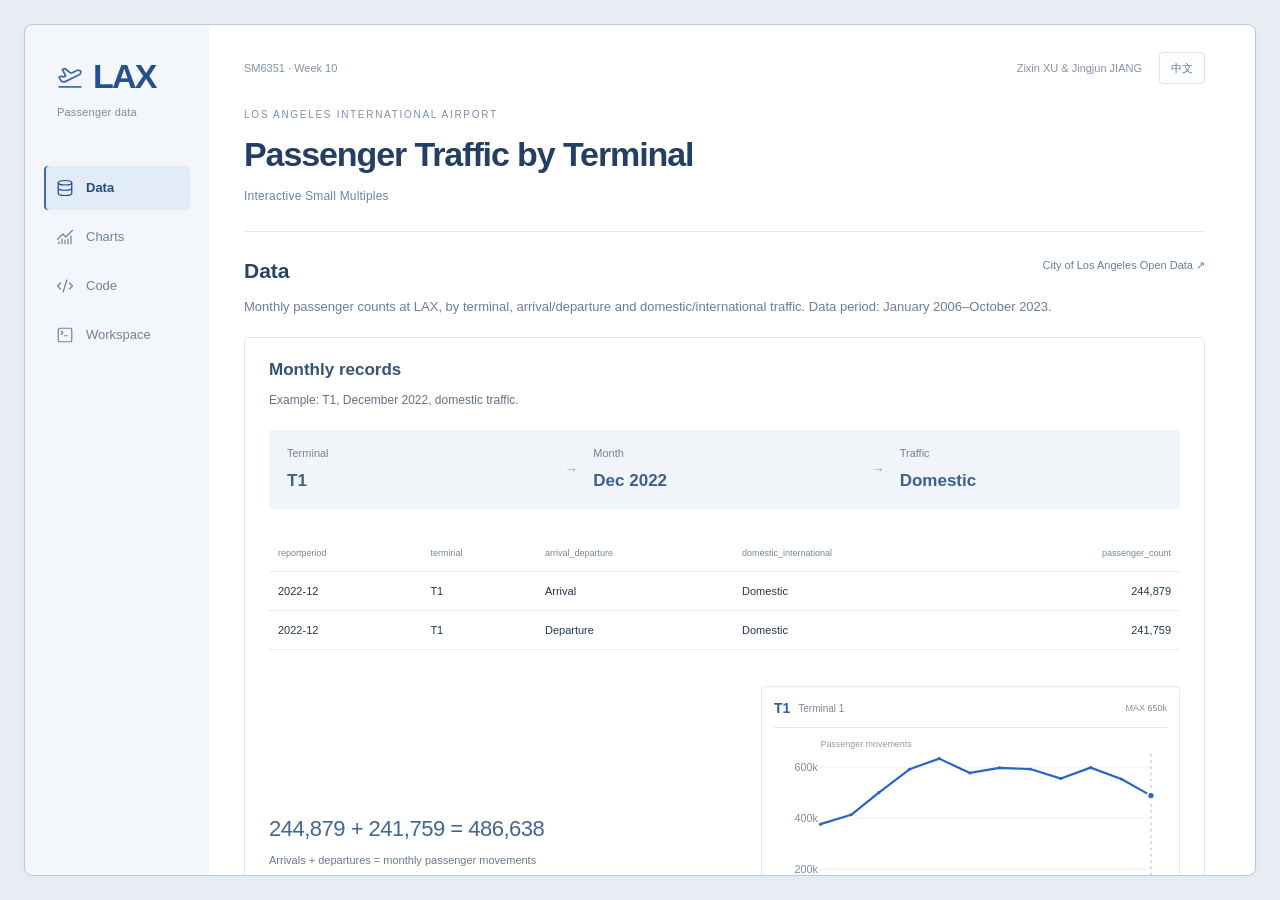
==== commit 6b611670: "feat：更新译文" ====
--- a/index.html
+++ b/index.html
@@ -193,7 +193,7 @@
   <path d="M11 13h4" />
   <rect width="18" height="18" x="3" y="3" rx="2" ry="2" />
 </svg>
-<span class="nav-label"><span class="copy-en" lang="en">Workspace</span><span class="copy-zh" lang="zh-CN">练习工作区</span></span></button></nav></div></aside><div class="site-main"><header class="site-header"><div class="course-line"><span><span class="copy-en">SM6351 · Week 10</span><span class="copy-zh">SM6351 · 第 10 周</span></span><div class="header-right"><span>Zixin XU &amp; Jingjun JIANG</span><button aria-pressed="false" id="toggle-chinese" aria-label="切换中英文 / Switch language">中文</button></div></div>
+<span class="nav-label"><span class="copy-en" lang="en">Workspace</span><span class="copy-zh" lang="zh-CN">练习工作区</span></span></button></nav></div></aside><div class="site-main"><header class="site-header"><div class="course-line"><span><span class="copy-en">SM6351 · Week 10</span><span class="copy-zh">SM6351，第 10 周</span></span><div class="header-right"><span>Zixin XU &amp; Jingjun JIANG</span><button aria-pressed="false" id="toggle-chinese" aria-label="切换中英文 / Switch language">中文</button></div></div>
 <h1><span class="airport-name"><span class="copy-en">Los Angeles International Airport</span><span class="copy-zh">洛杉矶国际机场</span></span><span class="copy-en">Passenger Traffic by Terminal</span><span class="copy-zh">各航站楼客流</span></h1>
 <p class="subtitle"><span class="copy-en" lang="en">Interactive Small Multiples</span><span class="copy-zh" lang="zh-CN">交互式小多图</span></p></header><main>
 <section class="chapter data-page" data-section="overview">
@@ -279,7 +279,7 @@
 <section class="chapter" data-section="walkthrough" hidden=""><div class="section-heading"><h2><span class="copy-en" lang="en">Code</span><span class="copy-zh" lang="zh-CN">代码说明</span></h2></div><div aria-label="Implementation stages" class="step-tabs" role="group">
 <button data-step="1"><span class="copy-en" lang="en">1. Read</span><span class="copy-zh" lang="zh-CN">读取</span></button><button data-step="2"><span class="copy-en" lang="en">2. Group</span><span class="copy-zh" lang="zh-CN">分组</span></button><button data-step="3"><span class="copy-en" lang="en">3. Scales</span><span class="copy-zh" lang="zh-CN">坐标</span></button><button data-step="4"><span class="copy-en" lang="en">4. Lines</span><span class="copy-zh" lang="zh-CN">折线</span></button><button data-step="5"><span class="copy-en" lang="en">5. Controls</span><span class="copy-zh" lang="zh-CN">控件</span></button></div><div class="lesson-layout"><div class="lesson-text"><h3 id="lesson-title"></h3><p id="lesson-summary"></p><p class="file-path" id="lesson-file"></p><details><summary><span class="copy-en" lang="en">Functions</span><span class="copy-zh" lang="zh-CN">函数</span></summary><dl class="keyword-list" id="lesson-keywords"></dl></details></div><div class="code-block"><div class="code-top"><span id="snippet-path"></span><button id="copy-snippet"><span class="copy-en" lang="en">Copy excerpt</span><span class="copy-zh" lang="zh-CN">复制片段</span></button></div><pre><code id="lesson-code"></code></pre></div></div><div class="result-heading"><h3><span class="copy-en" lang="en">Result</span><span class="copy-zh" lang="zh-CN">运行结果</span></h3><p id="lesson-expected"></p></div><iframe class="preview-frame" id="step-preview" title="Implementation example"></iframe><div class="step-footer"><a href="steps/01-data.html" id="open-step" rel="noopener" target="_blank"><span class="copy-en" lang="en">Open example ↗</span><span class="copy-zh" lang="zh-CN">单独打开示例 ↗</span></a><button id="next-step"><span class="copy-en" lang="en">Next step →</span><span class="copy-zh" lang="zh-CN">下一步 →</span></button></div></section>
 <section class="chapter" data-section="practice" hidden="">
-<div class="workspace-heading"><p class="section-kicker"><span class="copy-en">LIVE WORKSPACE</span><span class="copy-zh">在线练习</span></p><div class="section-heading"><h2><span class="copy-en" lang="en">Exercises</span><span class="copy-zh" lang="zh-CN">代码练习</span></h2><span class="workspace-data-tag"><span class="copy-en">2022 · Domestic · 4 terminals</span><span class="copy-zh">2022 年 · 国内客流 · 四个航站楼</span></span></div><p class="section-intro"><span class="copy-en" lang="en">Change the marked line, run the code, and check the result.</span><span class="copy-zh" lang="zh-CN">修改标记行，运行代码，检查结果。</span></p></div>
+<div class="workspace-heading"><p class="section-kicker"><span class="copy-en">LIVE WORKSPACE</span><span class="copy-zh">在线练习</span></p><div class="section-heading"><h2><span class="copy-en" lang="en">Exercises</span><span class="copy-zh" lang="zh-CN">代码练习</span></h2><span class="workspace-data-tag"><span class="copy-en">2022 · Domestic · 4 terminals</span><span class="copy-zh">2022 年国内客流，四个航站楼</span></span></div><p class="section-intro"><span class="copy-en" lang="en">Change the marked line, run the code, and check the result.</span><span class="copy-zh" lang="zh-CN">修改标记行，运行代码，检查结果。</span></p></div>
 <div class="task-grid workspace-tasks">
 <article class="task"><div class="task-head"><h3><span class="copy-en" lang="en">1. Mark peak months</span><span class="copy-zh" lang="zh-CN">1. 标出最高月份</span></h3><span class="badge" id="task1-badge">Incomplete</span></div><p><span class="copy-en" lang="en">Return every month with the highest count in each chart.</span><span class="copy-zh" lang="zh-CN">返回每张图中客流最高的所有月份。</span></p><p class="success-criterion"><span class="copy-en" lang="en">After Run: four peak circles with month labels.</span><span class="copy-zh" lang="zh-CN">运行后：四张图出现峰值圆圈和月份。</span></p><div class="task-bottom"><button class="text-button" data-workspace-jump="" data-workspace-task="peak"><span class="copy-en" lang="en">Edit task 1 →</span><span class="copy-zh" lang="zh-CN">修改任务一 →</span></button><details><summary><span class="copy-en" lang="en">Steps and answer</span><span class="copy-zh" lang="zh-CN">步骤与答案</span></summary><ol class="hint-steps"><li><span class="copy-en" lang="en">Line 1 already calculates the highest count, maximum.</span><span class="copy-zh" lang="zh-CN">第一行已经算出最高人次 maximum。</span></li><li><span class="copy-en" lang="en">Change the last line, return []. It should return the months with that count.</span><span class="copy-zh" lang="zh-CN">修改最后一行 return []，让它返回达到最高人次的月份。</span></li><li><span class="copy-en" lang="en">d[key].value is one month’s count. filter keeps the matching months.</span><span class="copy-zh" lang="zh-CN">d[key].value 是某个月的人次，filter 用来保留符合条件的月份。</span></li></ol><button class="answer-button" data-task-answer="peak" disabled="" type="button"><span class="copy-en" lang="en">View &amp; apply answer</span><span class="copy-zh" lang="zh-CN">查看并填入答案</span></button><p class="small muted"><span class="copy-en" lang="en">Fills task 1 and runs the preview.</span><span class="copy-zh" lang="zh-CN">填入任务一的答案，并自动运行。</span></p><pre class="answer-excerpt" hidden="" id="answer-peak"></pre></details></div></article>
 <article class="task"><div class="task-head"><h3><span class="copy-en" lang="en">2. Sort by total</span><span class="copy-zh" lang="zh-CN">2. 按客流排序</span></h3><span class="badge" id="task2-badge">Incomplete</span></div><p><span class="copy-en" lang="en">For Volume, sort a copy by annual total, highest first.</span><span class="copy-zh" lang="zh-CN">选择 Volume 时，对数组副本按全年合计从高到低排序。</span></p><p class="success-criterion"><span class="copy-en" lang="en">Volume: T2 → T1 → T6 → TBIT. Terminal order restores T1 → T2 → T6 → TBIT.</span><span class="copy-zh" lang="zh-CN">Volume：T2 → T1 → T6 → TBIT；切回后恢复 T1 → T2 → T6 → TBIT。</span></p><div class="task-bottom"><button class="text-button" data-workspace-jump="" data-workspace-task="sort"><span class="copy-en" lang="en">Edit task 2 →</span><span class="copy-zh" lang="zh-CN">修改任务二 →</span></button><details><summary><span class="copy-en" lang="en">Steps and answer</span><span class="copy-zh" lang="zh-CN">步骤与答案</span></summary><ol class="hint-steps"><li><span class="copy-en" lang="en">ordered is a copy of the terminal charts.</span><span class="copy-zh" lang="zh-CN">ordered 是航站楼图表数组的副本。</span></li><li><span class="copy-en" lang="en">When mode is volume, sort by reported from highest to lowest.</span><span class="copy-zh" lang="zh-CN">mode 为 volume 时，按 reported 从大到小排序。</span></li><li><span class="copy-en" lang="en">Add the sorting line before return ordered. Leave the original order for terminal mode.</span><span class="copy-zh" lang="zh-CN">在 return ordered 前加入排序语句。terminal 模式保留原顺序。</span></li></ol><button class="answer-button" data-task-answer="sort" disabled="" type="button"><span class="copy-en" lang="en">View &amp; apply answer</span><span class="copy-zh" lang="zh-CN">查看并填入答案</span></button><p class="small muted"><span class="copy-en" lang="en">Fills task 2 and runs in Volume order.</span><span class="copy-zh" lang="zh-CN">填入任务二的答案，并按客流排序运行。</span></p><pre class="answer-excerpt" hidden="" id="answer-sort"></pre></details></div></article>
@@ -288,16 +288,16 @@
 <div class="workspace-topbar"><div class="workspace-file-info"><span class="workspace-dot"></span><strong id="workspace-filename">choices.js</strong><span id="workspace-file-state"></span></div><div class="buttons"><button id="reset-code"><span class="copy-en" lang="en">Reset</span><span class="copy-zh" lang="zh-CN">重置</span></button><button id="export-code"><span class="copy-en" lang="en">Export</span><span class="copy-zh" lang="zh-CN">导出</span></button><button class="primary" id="run-code"><span class="copy-en" lang="en">Run code</span><span class="copy-zh" lang="zh-CN">运行代码</span> <span aria-hidden="true">↗</span></button></div></div>
 <div class="workspace-body"><aside class="workspace-explorer"><p>EXPLORER</p><span class="project-folder">▾ lax-workshop/</span><button data-workspace-file="js"><i class="file-icon js">JS</i><span>choices.js</span></button><button data-workspace-file="html"><i class="file-icon html">H</i><span>index.html</span></button><button data-workspace-file="css"><i class="file-icon css">C</i><span>app.css</span></button><button data-workspace-file="data"><i class="file-icon data">{}</i><span>lax-passengers.csv</span></button><div class="explorer-note"><span class="copy-en" lang="en">Two task excerpts. Data and reference tabs are read only.</span><span class="copy-zh" lang="zh-CN">两处任务片段；数据与参考标签只读。</span></div></aside>
 <div class="workspace-editor-area"><div aria-label="Workspace files" class="workspace-file-tabs" role="tablist"><button aria-selected="false" data-workspace-file="js" role="tab"><i class="file-icon js">JS</i>choices.js</button><button aria-selected="false" data-workspace-file="html" role="tab"><i class="file-icon html">H</i>index.html</button><button aria-selected="false" data-workspace-file="css" role="tab"><i class="file-icon css">C</i>app.css</button><button aria-selected="false" data-workspace-file="data" role="tab"><i class="file-icon data">{}</i>LAX data</button></div>
-<div class="workspace-js-panel" data-workspace-panel="js"><div class="workspace-task-tabs"><button data-workspace-task="peak"><span class="copy-en" lang="en">Task 1 · Peak months</span><span class="copy-zh" lang="zh-CN">任务一 · 最高月份</span></button><button data-workspace-task="sort"><span class="copy-en" lang="en">Task 2 · Panel order</span><span class="copy-zh" lang="zh-CN">任务二 · 客流排序</span></button></div><div class="editor-meta"><span id="workspace-selected-task"></span><span>Ctrl / ⌘ + Enter</span></div><div class="workspace-code"><pre aria-hidden="true" id="workspace-lines"></pre><div class="workspace-editors"><div class="workspace-task-editor" data-editor-task="peak"><div class="function-label">peakMonths(values, key)</div><textarea aria-label="Peak months code" class="fragment-editor" id="peak-editor" spellcheck="false" wrap="off"></textarea></div><div class="workspace-task-editor" data-editor-task="sort" hidden=""><div class="function-label">orderPanels(panels, mode)</div><textarea aria-label="Panel sorting code" class="fragment-editor" id="sort-editor" spellcheck="false" wrap="off"></textarea></div></div></div></div>
-<div class="reference-panel" data-workspace-panel="html" hidden=""><p><span class="copy-en" lang="en">Preview container · excerpt</span><span class="copy-zh" lang="zh-CN">预览容器 · 代码片段</span></p><pre><code id="workspace-html-code"></code></pre></div>
-<div class="reference-panel" data-workspace-panel="css" hidden=""><p><span class="copy-en" lang="en">Chart styles · excerpt</span><span class="copy-zh" lang="zh-CN">图表样式 · 代码片段</span></p><pre><code id="workspace-css-code"></code></pre></div>
+<div class="workspace-js-panel" data-workspace-panel="js"><div class="workspace-task-tabs"><button data-workspace-task="peak"><span class="copy-en" lang="en">Task 1 · Peak months</span><span class="copy-zh" lang="zh-CN">任务一：最高月份</span></button><button data-workspace-task="sort"><span class="copy-en" lang="en">Task 2 · Panel order</span><span class="copy-zh" lang="zh-CN">任务二：客流排序</span></button></div><div class="editor-meta"><span id="workspace-selected-task"></span><span>Ctrl / ⌘ + Enter</span></div><div class="workspace-code"><pre aria-hidden="true" id="workspace-lines"></pre><div class="workspace-editors"><div class="workspace-task-editor" data-editor-task="peak"><div class="function-label">peakMonths(values, key)</div><textarea aria-label="Peak months code" class="fragment-editor" id="peak-editor" spellcheck="false" wrap="off"></textarea></div><div class="workspace-task-editor" data-editor-task="sort" hidden=""><div class="function-label">orderPanels(panels, mode)</div><textarea aria-label="Panel sorting code" class="fragment-editor" id="sort-editor" spellcheck="false" wrap="off"></textarea></div></div></div></div>
+<div class="reference-panel" data-workspace-panel="html" hidden=""><p><span class="copy-en" lang="en">Preview container · excerpt</span><span class="copy-zh" lang="zh-CN">预览容器代码片段</span></p><pre><code id="workspace-html-code"></code></pre></div>
+<div class="reference-panel" data-workspace-panel="css" hidden=""><p><span class="copy-en" lang="en">Chart styles · excerpt</span><span class="copy-zh" lang="zh-CN">图表样式代码片段</span></p><pre><code id="workspace-css-code"></code></pre></div>
 <div class="workspace-data-panel" data-workspace-panel="data" hidden=""><p id="workspace-data-note"></p><div class="table-scroll"><table><thead><tr><th>Month</th><th>Terminal</th><th>Movement</th><th class="numeric">Passengers</th></tr></thead><tbody id="workspace-data-body"></tbody></table></div></div>
 </div></div>
 <div class="workspace-console"><p id="run-status" role="status">Loading…</p><p class="workspace-trace" id="workspace-trace"></p><p class="workspace-feedback" id="workspace-feedback"></p></div>
 <div class="workspace-preview"><div class="preview-toolbar"><strong><span class="copy-en" lang="en">Preview</span><span class="copy-zh" lang="zh-CN">图表预览</span></strong><label><span class="copy-en" lang="en">Order</span><span class="copy-zh" lang="zh-CN">排序</span><select id="practice-sort"><option data-en="Terminal order" data-zh="航站楼顺序" value="terminal">Terminal order</option><option data-en="Volume" data-zh="客流从高到低" value="volume">Volume</option></select></label><label class="check-field"><input checked="" id="practice-peaks" type="checkbox"/><span class="copy-en" lang="en">Peak labels</span><span class="copy-zh" lang="zh-CN">峰值标注</span></label></div><iframe id="exercise-preview" sandbox="allow-scripts" title="Exercise preview"></iframe></div>
 </div>
 </section>
-</main></div></div><script>window.LAX_BUNDLE={"app/practice.js": "(() => {\n  const app=window.LAX,$=id=>document.getElementById(id),frame=$('exercise-preview');\n  const editors={peak:$('peak-editor'),sort:$('sort-editor')};\n  let assets,starter,runNumber=0,timer;\n  let attempted=false,lastOptions={sort:'terminal',peaks:true};\n  let activeFile='js',activeTask='peak';\n  const fileDetails={\n    js:{name:'choices.js',en:'Editable excerpt',zh:'可编辑片段'},\n    html:{name:'index.html',en:'Read-only excerpt',zh:'只读片段'},\n    css:{name:'app.css',en:'Read-only excerpt',zh:'只读片段'},\n    data:{name:'lax-passengers.csv',en:'Read only',zh:'只读'}\n  };\n  function updateLines(){\n    const numbers=$('workspace-lines');\n    if(numbers)numbers.textContent=Array.from({length:editors[activeTask].value.split('\\n').length},(_,i)=>i+1).join('\\n');\n  }\n  function selectFile(file){\n    if(!fileDetails[file])return;\n    activeFile=file;\n    document.querySelectorAll('[data-workspace-file]').forEach(button=>{\n      const selected=button.dataset.workspaceFile===file;\n      button.classList.toggle('active',selected);\n      if(button.getAttribute('role')==='tab')button.setAttribute('aria-selected',String(selected));\n      else button.setAttribute('aria-pressed',String(selected));\n    });\n    document.querySelectorAll('[data-workspace-panel]').forEach(panel=>panel.hidden=panel.dataset.workspacePanel!==file);\n    if($('workspace-filename'))$('workspace-filename').textContent=fileDetails[file].name;\n    if($('workspace-file-state'))app.bilingual($('workspace-file-state'),fileDetails[file].zh,fileDetails[file].en);\n  }\n  function selectTask(task,focus=false){\n    if(!editors[task])return;\n    activeTask=task;selectFile('js');\n    document.querySelectorAll('[data-workspace-task]').forEach(button=>{\n      const selected=button.dataset.workspaceTask===task;\n      button.classList.toggle('active',selected);button.setAttribute('aria-pressed',String(selected));\n    });\n    document.querySelectorAll('[data-editor-task]').forEach(panel=>panel.hidden=panel.dataset.editorTask!==task);\n    if($('workspace-selected-task'))app.bilingual($('workspace-selected-task'),task==='peak'?'任务一 · 最高月份':'任务二 · 客流排序',task==='peak'?'Task 1 · Peak months':'Task 2 · Panel order');\n    updateLines();if(focus)editors[task].focus();\n  }\n  document.querySelectorAll('[data-workspace-file]').forEach(button=>button.addEventListener('click',()=>selectFile(button.dataset.workspaceFile)));\n  document.querySelectorAll('[data-workspace-task]').forEach(button=>button.addEventListener('click',()=>{\n    selectTask(button.dataset.workspaceTask);\n    if(button.hasAttribute('data-workspace-jump')){\n      $('live-workspace')?.scrollIntoView({behavior:'smooth',block:'start'});\n      editors[activeTask].focus({preventScroll:true});\n    }\n  }));\n  function loadReferences(){\n    // Show only the preview root and two relevant style rules, never full files.\n    if($('workspace-html-code'))$('workspace-html-code').textContent='\u003cmain id=\"result\">\\n  \u003c!-- D3 adds the terminal charts here. -->\\n\u003c/main>';\n    if($('workspace-css-code')){\n      const rules=['chart-card','data-line'].map(name=>{\n        const match=assets.css.match(new RegExp('\\\\.'+name+'\\\\s*\\\\{[^}]*\\\\}'));\n        return match?match[0].replace(/;/g,';\\n  ').replace('{','{\\n  ').replace(/\\s*}/,'\\n}'):'';\n      }).filter(Boolean);\n      $('workspace-css-code').textContent=rules.join('\\n\\n');\n    }\n  }\n  async function loadDataSample(){\n    const target=$('workspace-data-body');if(!target)return;\n    const csv=await app.readText('data/lax-passengers.csv');\n    const rows=d3.csvParse(csv),terminals=['T1','T2','T6','TBIT'];\n    const sample=rows.filter(row=>row.reportperiod.startsWith('2022-12')&&row.domestic_international==='Domestic'&&terminals.includes(row.terminal))\n      .sort((a,b)=>terminals.indexOf(a.terminal)-terminals.indexOf(b.terminal)||a.arrival_departure.localeCompare(b.arrival_departure));\n    target.replaceChildren();\n    for(const row of sample){\n      const tr=document.createElement('tr');\n      for(const value of [row.reportperiod.slice(0,7),row.terminal,row.arrival_departure,app.number(Number(row.passenger_count))]){\n        const td=document.createElement('td');td.textContent=value;tr.append(td);\n      }target.append(tr);\n    }\n    if($('workspace-data-note'))app.bilingual($('workspace-data-note'),`显示 ${sample.length} 条原始记录：2022 年 12 月国内客流。完整 CSV 共 ${app.number(rows.length)} 行。`,`${sample.length} source rows shown: December 2022 domestic traffic. The full CSV contains ${app.number(rows.length)} rows.`);\n  }\n  selectTask('peak');\n  const status=(en,zh,error=false)=>{app.bilingual($('run-status'),zh,en);$('run-status').classList.toggle('error',error);};\n  const answerExcerpts={\n    peak:'return values.filter(d => d[key].value === maximum);',\n    sort:'if (mode === \"volume\") ordered.sort((a, b) => b.reported - a.reported);'\n  };\n  const answerBodies={\n    peak:'const maximum = d3.max(values, d => d[key].value);\\n'+answerExcerpts.peak,\n    sort:'const ordered = [...panels];\\n'+answerExcerpts.sort+'\\nreturn ordered;'\n  };\n  function syncAnswers(){\n    document.querySelectorAll('[data-task-answer]').forEach(button=>{\n      const task=button.dataset.taskAnswer,answer=$('answer-'+task);\n      button.disabled=!starter||!assets||!app.data;\n      const open=Boolean(answer&&!answer.hidden);\n      button.setAttribute('aria-expanded',String(open));\n      app.bilingual(button,'查看并填入答案','View & apply answer');\n    });\n  }\n  document.querySelectorAll('[data-task-answer]').forEach(button=>button.addEventListener('click',()=>{\n    if(!starter||!assets||!app.data)return;\n    const task=button.dataset.taskAnswer,answer=$('answer-'+task);\n    if(!answer||!answerExcerpts[task])return;\n    const editor=editors[task];\n    editor.value=answerBodies[task];\n    answer.textContent=answerExcerpts[task];answer.hidden=false;\n    selectTask(task);\n    if(task==='peak')$('practice-peaks').checked=true;\n    if(task==='sort')$('practice-sort').value='volume';\n    const start=editor.value.indexOf(answerExcerpts[task]);\n    editor.focus({preventScroll:true});\n    editor.setSelectionRange(start,start+answerExcerpts[task].length);\n    $('live-workspace')?.scrollIntoView({behavior:'smooth',block:'start'});\n    run(true);\n  }));\n  function feedback(en,zh){if($('workspace-feedback'))app.bilingual($('workspace-feedback'),zh,en);}\n  function trace(en,zh){if($('workspace-trace'))app.bilingual($('workspace-trace'),zh,en);}\n  syncAnswers();\n  const escapeScript=text=>text.replace(/\u003c\\/script/gi,'\u003c\\\\/script');\n  const source=()=>`window.LAX_CHOICES = {\n  peakMonths(values, key) {\n${editors.peak.value}\n  },\n  orderPanels(panels, mode) {\n${editors.sort.value}\n  }\n};`;\n  function run(userRun=false){\n    if(!assets||!app.data)return;\n    if(userRun===true){attempted=true;syncAnswers();}\n    const id=++runNumber;clearTimeout(timer);status('Running…','运行中…');\n    for(const i of [1,2]){app.bilingual($('task'+i+'-badge'),'检查中','Checking');$('task'+i+'-badge').classList.remove('done');}\n    const options={sort:$('practice-sort').value,peaks:$('practice-peaks').checked};lastOptions=options;\n    const payload=JSON.stringify({rows:app.data.rows,months:app.data.months,terminals:app.data.terminals});\n    const catcher=`window.LAX_SHOW_CHINESE=${app.chinese()};window.addEventListener('error',event=>{window.laxCodeFailed=true;parent.postMessage({type:'lax-exercise',id:${id},error:event.message},'*');});`;\n    const runner=`if(!window.laxCodeFailed)try{const data=${payload};data.rows.forEach(row=>row.date=new Date(row.date));data.months=data.months.map(date=>new Date(date));const result=LAX.runLesson(document.getElementById('result'),data,${JSON.stringify(options)},window.LAX_CHOICES);parent.postMessage({type:'lax-exercise',id:${id},result},'*');}catch(error){document.getElementById('result').textContent=error.message;parent.postMessage({type:'lax-exercise',id:${id},error:error.message},'*');}new ResizeObserver(()=>parent.postMessage({type:'lax-exercise-height',id:${id},height:Math.ceil(document.body.getBoundingClientRect().height)},'*')).observe(document.body);`;\n    const tags=[catcher,assets.d3,assets.i18n,assets.data,assets.chart,assets.runner,source(),runner].map(code=>'\u003cscript>'+escapeScript(code)+'\u003c/script>').join('');\n    frame.srcdoc=`\u003c!doctype html>\u003chtml lang=\"en\">\u003chead>\u003cmeta charset=\"utf-8\">\u003cmeta http-equiv=\"Content-Security-Policy\" content=\"default-src 'none'; script-src 'unsafe-inline'; style-src 'unsafe-inline'; img-src data:; font-src data:; connect-src 'none'; form-action 'none'; base-uri 'none'\">\u003cstyle>${assets.css}\u003c/style>\u003c/head>\u003cbody class=\"step-body\">\u003cmain id=\"result\">\u003c/main>${tags}\u003c/body>\u003c/html>`;\n    timer=setTimeout(()=>{status('Preview did not finish. Check loops or reset the edits.','预览未完成，请检查循环或重置。',true);trace('Preview not updated.','预览未更新。');feedback('Check for a loop that does not end, or reset the edits.','检查是否有未结束的循环，或点击 Reset 重置。');},5000);\n  }\n  window.addEventListener('message',event=>{\n    if(event.source!==frame.contentWindow||event.data?.id!==runNumber)return;\n    if(event.data.type==='lax-exercise-height'&&Number.isFinite(event.data.height)){frame.style.height=Math.min(2400,Math.max(300,event.data.height+12))+'px';return;}\n    if(event.data.type!=='lax-exercise')return;clearTimeout(timer);\n    if(event.data.error){status('Code error: '+event.data.error,'代码错误：'+event.data.error,true);trace('Code did not run.','代码未运行成功。');feedback('Check the edited line for missing brackets, quotes or a return value.','检查修改行的括号、引号和返回值。');for(const i of [1,2])app.bilingual($('task'+i+'-badge'),'检查代码','Check code');return;}\n    const result=event.data.result;\n    for(const [i,done] of [[1,result.peakCorrect],[2,result.sortCorrect]]){app.bilingual($('task'+i+'-badge'),done?'已完成':'未完成',done?'Complete':'Incomplete');$('task'+i+'-badge').classList.toggle('done',done);}\n    const count=result.peaks.reduce((n,p)=>n+p.months.length,0);\n    status(`${count} peak months returned · Order: ${result.order.join(' → ')} · Total: ${app.number(result.reported)}`,`返回 ${count} 个最高月份 · 顺序：${result.order.join(' → ')} · 合计：${app.number(result.reported)}`);\n    const requested=lastOptions.sort==='volume'?'Volume':'Terminal order';\n    trace(`Order: ${requested} → ${result.order.join(' → ')} · Peak labels: ${lastOptions.peaks?count:'off'}`,`所选排序：${lastOptions.sort==='volume'?'客流从高到低':'航站楼顺序'} → ${result.order.join(' → ')} · 峰值标注：${lastOptions.peaks?count:'关闭'}`);\n    const adviceEn=[],adviceZh=[];\n    if(!result.peakCorrect){adviceEn.push('Task 1: replace return [] with the months that have the highest count.');adviceZh.push('任务一：修改 return []，返回客流最高的月份。');}\n    if(!result.sortCorrect){adviceEn.push('Task 2: add the sorting line before return ordered.');adviceZh.push('任务二：在 return ordered 前加入排序语句。');}\n    if(!attempted)feedback('Edit a marked line, then run the code to check it.','修改标记处，再运行代码检查。');\n    else if(!adviceEn.length)feedback('Both changes work. Check the marked months and switch the order to compare.','两处修改均通过。查看峰值月份，并切换排序核对图表。');\n    else feedback(adviceEn.join(' '),adviceZh.join(' '));\n  });\n  for(const editor of Object.values(editors)){\n    editor.addEventListener('input',()=>{updateLines();status('Edited. Run changes to update the preview.','已修改，点击运行更新预览。');});\n    editor.addEventListener('scroll',()=>{if($('workspace-lines')&&editor===editors[activeTask])$('workspace-lines').scrollTop=editor.scrollTop;});\n    editor.addEventListener('keydown',event=>{if((event.ctrlKey||event.metaKey)&&event.key==='Enter'){event.preventDefault();run(true);}if(event.key==='Tab'){event.preventDefault();editor.setRangeText('  ',editor.selectionStart,editor.selectionEnd,'end');updateLines();}});\n  }\n  $('run-code').addEventListener('click',()=>run(true));\n  $('reset-code').addEventListener('click',()=>{attempted=false;for(const key of ['peak','sort']){editors[key].value=starter[key];if($('answer-'+key))$('answer-'+key).hidden=true;}syncAnswers();updateLines();run(false);});\n  $('practice-sort').addEventListener('change',()=>run(false));$('practice-peaks').addEventListener('change',()=>run(false));\n  $('export-code').addEventListener('click',()=>{const url=URL.createObjectURL(new Blob([source()],{type:'text/javascript'})),link=document.createElement('a');link.href=url;link.download='choices.js';link.click();setTimeout(()=>URL.revokeObjectURL(url),1000);status('Exported choices.js.','已导出 choices.js。');});\n  (async()=>{try{\n    const paths={d3:'vendor/d3.v7.min.js',i18n:'app/i18n.js',data:'app/data.js',chart:'app/chart.js',runner:'app/lesson-runner.js',css:'app.css',starter:'learn/choices.js'};\n    assets=Object.fromEntries(await Promise.all(Object.entries(paths).map(async([key,path])=>[key,await app.readText(path)])));\n    starter={};for(const key of ['peak','sort']){starter[key]=assets.starter.split('// [edit:'+key+']')[1].split('// [/edit:'+key+']')[0].trim().split('\\n').map(line=>line.replace(/^    /,'')).join('\\n');editors[key].value=starter[key];}\n    loadReferences();updateLines();await app.ready;await loadDataSample();syncAnswers();run(false);\n  }catch(error){status('Exercise could not load: '+error.message,'练习未加载：'+error.message,true);}})();\n})();\n", "app/chart.js": "/* Shared D3 renderer. No data is fetched or fabricated here. */\n(() => {\n  const app = window.LAX;\n  app.yDomain = (mode, sharedMax, panelMax) => [0, mode === 'shared' ? sharedMax : panelMax];\n  app.drawCharts = (container, view, options={}) => {\n    const root = d3.select(container);\n    root.selectAll('*').remove();\n    const width=440, height=245, margin={left:52,right:18,top:20,bottom:39};\n    const series=view.series, refs=[];\n    const panelMax = panel => d3.max(panel.values, point => d3.max(series, key => point[key].value)) || 1;\n    const globalMax = d3.max(view.panels, panelMax) || 1;\n    const domainFor = options.yDomain || app.yDomain;\n    const mode = view.state.scale || 'shared';\n    // [lesson:scales]\n    const x = d3.scaleUtc()\n      .domain(d3.extent(view.months))\n      .range([margin.left, width-margin.right]);\n    function makeY(panel) {\n      const domain = domainFor(mode, globalMax, panelMax(panel));\n      if (!Array.isArray(domain) || domain.length !== 2 || domain[0] !== 0 || !Number.isFinite(domain[1]) || domain[1] \u003c= 0) throw new Error('yDomain() must return [0, a positive maximum].');\n      return d3.scaleLinear()\n        .domain(domain).nice()\n        .range([height-margin.bottom, margin.top]);\n    }\n    // [/lesson:scales]\n    for (const panel of view.panels) {\n      const y = makeY(panel);\n      const card = root.append('article').attr('class','chart-card');\n      const top = card.append('div').attr('class','chart-card-head');\n      top.append('span').attr('class','terminal-tag').text(app.code(panel.terminal));\n      top.append('h3').text(app.label(panel.terminal));\n      top.append('span').attr('class','axis-tag').text(`${app.chinese()?'上限':'MAX'} ${app.short(y.domain()[1])}`);\n      if (options.coverage) {\n        const recorded=panel.values.filter(point=>series.some(key=>point[key].value!==null));\n        const first=recorded[0]?.date,last=recorded.at(-1)?.date;\n        const note=card.append('p').attr('class','coverage-note');\n        if (!recorded.length || +first!==+view.months[0] || +last!==+view.months.at(-1)) {\n          const range=`${app.monthLabel(recorded.length?first:view.months[0])}–${app.monthLabel(recorded.length?last:view.months.at(-1))}`;\n          app.bilingual(note.node(),recorded.length?`记录范围：${range}`:`所选时段无记录：${range}`,recorded.length?`Records: ${range}`:`No records in ${range}`);\n        } else note.attr('aria-hidden','true');\n      }\n      if(options.showTotals){const total=card.append('p').attr('class','panel-total');app.bilingual(total.node(),`全年合计：${app.number(panel.reported)} 人次`,`Annual total: ${app.number(panel.reported)}`);}\n      const svg=card.append('svg').attr('viewBox',`0 0 ${width} ${height}`).attr('role','img').attr('aria-label',`${app.label(panel.terminal)}. Monthly ${series.join(' and ')} passenger movements. ${mode} scale.`);\n      svg.append('g').attr('class','axis y-axis').attr('transform',`translate(${margin.left},0)`)\n        .call(d3.axisLeft(y).ticks(4).tickSize(-(width-margin.left-margin.right)).tickFormat(app.short))\n        .call(group=>group.select('.domain').remove());\n      svg.append('g').attr('class','axis x-axis').attr('transform',`translate(0,${height-margin.bottom})`)\n        .call(d3.axisBottom(x).ticks(4).tickSizeOuter(0).tickFormat(view.months.length>12?d3.utcFormat('%Y'):app.monthTick));\n      svg.append('text').attr('class','axis-unit').attr('x',margin.left).attr('y',12).text(app.chinese()?'客流人次':'Passenger movements');\n      if (!options.axesOnly) for (const type of series) {\n        // [lesson:line]\n        const line = d3.line()\n          .defined(point => point[type].value !== null)\n          .x(point => x(point.date))\n          .y(point => y(point[type].value));\n        svg.append('path')\n          .datum(panel.values)\n          .attr('d',line)\n          .attr('fill','none')\n          .attr('stroke',app.colors[type])\n          .attr('class','data-line')\n          .attr('stroke-width',2.4)\n          .attr('stroke-dasharray',type === 'International' ? '5 4' : null);\n        // [/lesson:line]\n        svg.append('g').selectAll('circle').data(panel.values.filter(point=>point[type].value!==null)).join('circle')\n          .attr('cx',point=>x(point.date)).attr('cy',point=>y(point[type].value)).attr('r',1.7).attr('fill',app.colors[type]);\n      }\n      if (!panel.hasData && !options.axesOnly) svg.append('text').attr('class','empty-chart').attr('x',width/2).attr('y',height/2).attr('text-anchor','middle').text(app.chinese()?'所选时段无记录':'No records in selected period');\n      if (options.peakMonths && !options.axesOnly && options.showPeaks !== false) {\n        for (const key of series) {\n          const peaks=options.peakMonths(panel.values,key);\n          if (!Array.isArray(peaks) || peaks.some(point=>!panel.values.includes(point)||point[key].value===null)) throw new Error('peakMonths must return existing points with recorded values.');\n          const marks=svg.append('g').attr('class','peak-markers');\n          for (const point of peaks) {\n            marks.append('circle').attr('cx',x(point.date)).attr('cy',y(point[key].value)).attr('r',6)\n              .attr('fill','white').attr('stroke',app.colors[key]).attr('stroke-width',2.5);\n            marks.append('text').attr('x',x(point.date)).attr('y',Math.max(12,y(point[key].value)-11))\n              .attr('text-anchor',x(point.date)>width-margin.right-24?'end':x(point.date)\u003cmargin.left+24?'start':'middle')\n              .attr('class','peak-label').text(app.monthTick(point.date));\n          }\n          if(peaks.length){const note=card.append('p').attr('class','peak-summary');app.bilingual(note.node(),`最高月份：${peaks.map(point=>app.monthLabel(point.date)).join(', ')} · ${app.cellText(peaks[0][key])} 人次`,`Peak: ${peaks.map(point=>app.monthLabel(point.date)).join(', ')} · ${app.cellText(peaks[0][key])}`);}\n        }\n      }\n      const cursor=svg.append('line').attr('class','month-cursor').attr('y1',margin.top).attr('y2',height-margin.bottom);\n      const dots=svg.append('g');\n      const readout=card.append('div').attr('class','chart-readout');\n      refs.push({panel,x,y,cursor,dots,readout});\n      if (!options.axesOnly && options.interactive !== false) svg.append('rect').attr('x',margin.left).attr('y',margin.top).attr('width',width-margin.left-margin.right).attr('height',height-margin.top-margin.bottom).attr('fill','transparent')\n        .on('pointermove click', function(event) {\n          const date=x.invert(d3.pointer(event,this)[0]);\n          const index=d3.bisector(date=>+date).center(view.months,+date);\n          setMonth(index);\n          options.onMonth?.(index);\n        });\n    }\n    let replacement;\n    let activeMonth=options.monthIndex??view.months.length-1;\n    function setMonth(index) {\n      if(replacement){replacement.setMonth(index);return;}\n      activeMonth=index;\n      index=Math.max(0,Math.min(view.months.length-1,index));\n      for (const ref of refs) {\n        const point=ref.panel.values[index];\n        ref.cursor.attr('x1',ref.x(point.date)).attr('x2',ref.x(point.date)).attr('opacity',options.axesOnly?0:1);\n        ref.dots.selectAll('circle').data(options.axesOnly?[]:series.filter(key=>point[key].value!==null)).join('circle')\n          .attr('cx',ref.x(point.date)).attr('cy',key=>ref.y(point[key].value)).attr('r',4).attr('fill',key=>app.colors[key]).attr('stroke','white').attr('stroke-width',2);\n        ref.readout.selectAll('*').remove();\n        if(options.showMonth||options.coverage)ref.readout.append('span').attr('class','readout-month').text(app.monthLabel(point.date));\n        if (options.axesOnly) ref.readout.append('span').text(app.chinese()?'此步仅展示坐标轴':'Axes only at this stage');\n        else for (const type of series) {\n          const span=ref.readout.append('span');\n          span.append('i').style('background',app.colors[type]);\n          const cell=point[type],value=span.append('span');\n          if (options.coverage && cell.value===null) {\n            const zhLabel=({Domestic:'国内',International:'国际',Total:'合计'})[type];\n            app.bilingual(value.node(),`${zhLabel}：${point.date.getUTCFullYear()} 年 ${point.date.getUTCMonth()+1} 月无记录`,`${app.trafficLabel[type]}: no record for ${app.monthLabel(point.date)}`);\n          } else value.text(`${app.trafficLabel[type]}: ${app.cellText(cell)}`);\n          if(cell.value!==null&&cell.count>0&&cell.count\u003ccell.expected)span.attr('title',`${cell.count} of ${cell.expected} arrival/departure records; only reported values are added.`);\n        }\n      }\n    }\n    setMonth(options.monthIndex ?? view.months.length-1);\n    app.languageViews?.set(container,()=>{\n      const refreshed=app.drawCharts(container,view,{...options,monthIndex:activeMonth});\n      replacement=refreshed;\n    });\n    return {setMonth, maxima:refs.map(ref=>ref.y.domain()[1]), refs};\n  };\n})();\n", "app/offline.js": "/* Runs only in the self-contained edition. All chart and exercise code stays shared. */\n(() => {\n  if (!window.LAX_BUNDLE) return;\n  const files=window.LAX_BUNDLE,app=window.LAX;\n  const script=source=>'\u003cscript>'+source.replace(/\u003c\\/script/gi,'\u003c\\\\/script')+'\u003c/script>';\n  const resolve=(base,path)=>{\n    const parts=base.split('/').slice(0,-1);\n    for(const part of path.split('/')){if(part==='..')parts.pop();else if(part!=='.')parts.push(part);}\n    return parts.join('/');\n  };\n  app.bundlePage=path=>{\n    let html=files[path],scripts=[];\n    if(!html)throw new Error('Page is not included: '+path);\n    html=html.replace(/\u003clink\\b[^>]*href=\"([^\"]+\\.css)\"[^>]*>/g,(_,src)=>'\u003cstyle>'+files[resolve(path,src)]+'\u003c/style>');\n    html=html.replace(/\u003cscript\\b[^>]*src=\"([^\"]+)\"[^>]*>\u003c\\/script>/g,(_,src)=>{scripts.push(files[resolve(path,src)]);return '';});\n    const prelude=script('window.LAX_BUNDLE='+JSON.stringify(files).replace(/\u003c/g,'\\\\u003c')+';');\n    return html.replace('\u003c/body>',()=>prelude+scripts.map(script).join('')+'\u003c/body>');\n  };\n  document.addEventListener('click',event=>{\n    const a=event.target.closest('a');if(!a)return;\n    const path=a.getAttribute('href').split('#')[0];\n    if(!path||!(path in files))return;\n    event.preventDefault();\n    const content=path.endsWith('.html')?app.bundlePage(path):files[path];\n    const url=URL.createObjectURL(new Blob([content],{type:path.endsWith('.html')?'text/html;charset=utf-8':'text/plain;charset=utf-8'}));\n    const link=document.createElement('a');link.href=url;\n    if(a.hasAttribute('download')||!path.endsWith('.html'))link.download=path.split('/').at(-1);\n    else{link.target='_blank';link.rel='noopener';}\n    link.click();setTimeout(()=>URL.revokeObjectURL(url),60000);\n  });\n})();\n", "app/lesson-runner.js": "/* Same data and renderer for the online and local exercises. */\n(() => {\n  const app=window.LAX;\n  app.runLesson=(container,data,options,choices)=>{\n    const view=app.aggregate(data,{start:2022,end:2022,direction:'All',traffic:'Domestic',scale:'shared',sort:'terminal',terminals:['T1','T2','T6','TBIT']});\n    const original=[...view.panels];\n    const panels=choices.orderPanels([...original],options.sort||'terminal');\n    if(!Array.isArray(panels)||panels.length!==original.length||new Set(panels).size!==original.length||panels.some(panel=>!original.includes(panel)))throw new Error('orderPanels must return each original panel exactly once.');\n    view.panels=panels;\n    container.replaceChildren();\n    const caption=document.createElement('p');caption.className='small muted';\n    app.bilingual(caption,'2022 年 · 国内客流 · 到达与出发相加','2022 · Domestic · Arrivals + departures');\n    const grid=document.createElement('div');grid.className='chart-grid pair exercise-grid';\n    const order=document.createElement('p');order.className='exercise-order';\n    app.bilingual(order,'顺序：'+panels.map(panel=>panel.terminal).join(' → '),'Order: '+panels.map(panel=>panel.terminal).join(' → '));\n    container.append(caption,order,grid);\n    app.drawCharts(grid,view,{peakMonths:choices.peakMonths,showPeaks:options.peaks!==false,showTotals:true,showMonth:true});\n    // Independent behavioural checks: missing data, ties, zero and restoring order.\n    let peakCorrect=false,sortCorrect=false;\n    const point=value=>({Domestic:{value}});\n    try{\n      const fixture=[point(null),point(0),point(30),point(30),point(10)];\n      const peaks=choices.peakMonths(fixture,'Domestic');\n      peakCorrect=Array.isArray(peaks)&&peaks.length===2&&peaks[0]===fixture[2]&&peaks[1]===fixture[3]\n        &&choices.peakMonths([point(null)],'Domestic').length===0&&choices.peakMonths([point(0)],'Domestic').length===1;\n      const fixed=[{terminal:'A',reported:20},{terminal:'B',reported:80},{terminal:'C',reported:40}];\n      const sorted=choices.orderPanels(fixed,'volume');\n      const reset=choices.orderPanels(fixed,'terminal');\n      sortCorrect=sorted.map(p=>p.terminal).join()==='B,C,A'&&reset.map(p=>p.terminal).join()==='A,B,C'&&fixed.map(p=>p.terminal).join()==='A,B,C';\n    }catch{}\n    const peaks=panels.map(panel=>({terminal:panel.terminal,months:choices.peakMonths(panel.values,'Domestic').map(point=>app.monthLabel(point.date))}));\n    const reported=d3.sum(panels,panel=>panel.reported);\n    const totals=document.createElement('p');totals.className='small muted';\n    app.bilingual(totals,`四个航站楼合计：${app.number(reported)} 人次。标注和排序不改变数据。`,`Four-terminal total: ${app.number(reported)} movements. Markers and ordering do not change the counts.`);container.append(totals);\n    return {peakCorrect,sortCorrect,reported,order:panels.map(p=>p.terminal),peaks};\n  };\n})();\n", "app/steps.js": "(async()=>{\n  const app=window.LAX,step=Number(document.body.dataset.step),root=document.getElementById('step-result');\n  try{\n    const data=await app.loadData('../data/lax-passengers.csv');\n    const example=data.rows.filter(row=>row.terminal==='T1'&&row.date.getUTCFullYear()===2022&&row.date.getUTCMonth()===11&&row.traffic==='Domestic');\n    if(step===1){\n      const intro=document.createElement('p');intro.className='small muted';intro.textContent=`${app.number(data.sourceCount)} rows · ${data.months.length} months · ${data.invalid} invalid · ${data.duplicates} duplicates`;root.append(intro);\n      const wrap=document.createElement('div');wrap.className='table-scroll';const table=document.createElement('table');table.innerHTML='\u003cthead>\u003ctr>\u003cth>Month\u003c/th>\u003cth>Terminal\u003c/th>\u003cth>Movement\u003c/th>\u003cth>Traffic\u003c/th>\u003cth>Count\u003c/th>\u003c/tr>\u003c/thead>';const body=document.createElement('tbody');\n      for(const row of example){const tr=document.createElement('tr');[app.monthLabel(row.date),row.terminal,app.directionLabel[row.direction],app.trafficLabel[row.traffic],app.number(row.value)].forEach(value=>{const td=document.createElement('td');td.textContent=value;tr.append(td);});body.append(tr);}table.append(body);wrap.append(table);root.append(wrap);\n      const note=document.createElement('p');note.className='note';app.bilingual(note,'这两行来自 CSV，日期已转成 Date，人次已转成数字。','These two CSV rows now have Date objects and numeric counts.');root.append(note);\n    }else if(step===2){\n      root.innerHTML='\u003cdiv class=\"group-flow\">\u003cspan>T1\u003c/span>\u003cspan>Dec 2022\u003c/span>\u003cspan>Domestic\u003c/span>\u003c/div>';\n      const values=[['Arrivals',example.find(row=>row.direction==='Arrival').value],['Departures',example.find(row=>row.direction==='Departure').value],['Monthly total',d3.sum(example,row=>row.value)]];\n      const group=document.createElement('div');group.className='row-example';for(const [label,value]of values){const box=document.createElement('div');if(label==='Monthly total')box.className='sum';const span=document.createElement('span'),number=document.createElement('strong');span.textContent=label;number.textContent=app.number(value);box.append(span,number);group.append(box);}root.append(group);\n      const note=document.createElement('p');note.className='note';app.bilingual(note,'T1 该月没有国际客流记录，保留为 null。','T1 has no international record for this month; its value remains null.');root.append(note);\n      const aligned=app.aggregate(data,{start:2021,end:2021,direction:'All',traffic:'Domestic',scale:'shared',sort:'terminal',terminals:['T1','TBIT West Gates']});\n      const months=aligned.months.filter(date=>date.getUTCMonth()>=2&&date.getUTCMonth()\u003c=5);\n      const alignment=document.createElement('section');alignment.className='month-alignment';\n      const heading=document.createElement('h3');app.bilingual(heading,'统一月份','Same months');alignment.append(heading);\n      const wrap=document.createElement('div');wrap.className='table-scroll';\n      const table=document.createElement('table'),head=document.createElement('thead'),header=document.createElement('tr');\n      const terminalHeading=document.createElement('th');app.bilingual(terminalHeading,'航站楼','Terminal');header.append(terminalHeading);\n      for(const date of months){const th=document.createElement('th');th.textContent=app.monthLabel(date);header.append(th);}head.append(header);table.append(head);\n      const body=document.createElement('tbody');\n      for(const panel of aligned.panels){\n        const tr=document.createElement('tr'),name=document.createElement('th');name.scope='row';name.textContent=app.code(panel.terminal);tr.append(name);\n        for(const date of months){const point=panel.values.find(value=>+value.date===+date),td=document.createElement('td');td.className='numeric';td.textContent=point.Domestic.value===null?'—':app.cellText(point.Domestic);if(point.Domestic.value===null)td.classList.add('missing-cell');tr.append(td);}body.append(tr);\n      }\n      table.append(body);wrap.append(table);alignment.append(wrap);\n      const alignmentNote=document.createElement('p');alignmentNote.className='note';app.bilingual(alignmentNote,'每列对应同一个月。— 表示这份 CSV 没有该记录，不是 0。','Each column is the same month. — means no record in this CSV, rather than zero.');alignment.append(alignmentNote);root.append(alignment);\n\n    }else{\n      const state={start:2022,end:2022,direction:'All',traffic:'Both',scale:'shared',sort:'terminal',terminals:['T1','TBIT']};\n      const controls=document.createElement('form');controls.className='controls';controls.innerHTML='\u003clabel class=\"field\">\u003cspan>Scale\u003c/span>\u003cselect name=\"scale\">\u003coption value=\"shared\">Shared\u003c/option>\u003coption value=\"independent\">Independent\u003c/option>\u003c/select>\u003c/label>\u003clabel class=\"field\">\u003cspan>Traffic\u003c/span>\u003cselect name=\"traffic\">\u003coption value=\"Both\">Both\u003c/option>\u003coption value=\"Domestic\">Domestic\u003c/option>\u003coption value=\"International\">International\u003c/option>\u003c/select>\u003c/label>';\n      if(step===5)root.append(controls);\n      const flow=document.createElement('div');flow.className='lesson-state-flow';\n      const flowValues={};\n      for(const [key,en,zh]of [['choose','Choose','选择'],['state','State','状态'],['result','Result','结果']]){\n        const item=document.createElement('div'),heading=document.createElement('span'),value=document.createElement('strong');app.bilingual(heading,zh,en);item.append(heading,value);flow.append(item);flowValues[key]=value;\n      }\n      if(step===5)root.append(flow);\n      const label=document.createElement('p');label.className='small muted';label.textContent='2022 · Arrivals + departures · Shared axes';root.append(label);\n      const grid=document.createElement('div');grid.className='chart-grid pair';root.append(grid);\n      const bar=document.createElement('div');bar.className='month-navigation';\n      const monthLabel=document.createElement('span');app.bilingual(monthLabel,'月份','Month');\n      const previous=document.createElement('button'),next=document.createElement('button'),picker=document.createElement('select'),out=document.createElement('output');\n      previous.type=next.type='button';previous.textContent='‹';next.textContent='›';\n      previous.setAttribute('aria-label','Previous month');next.setAttribute('aria-label','Next month');picker.setAttribute('aria-label','Month');\n      for(let month=0;month\u003c12;month++){\n        const option=document.createElement('option');option.value=month;\n        option.dataset.en=d3.utcFormat('%B')(new Date(Date.UTC(2022,month,1)));option.dataset.zh=`${month+1}月`;\n        option.textContent=app.chinese()?option.dataset.zh:option.dataset.en;picker.append(option);\n      }\n      bar.append(monthLabel,previous,picker,next,out);if(step===5)root.append(bar);\n      let chart,selectedIndex=11;\n      const syncMonth=index=>{\n        selectedIndex=Math.max(0,Math.min(11,Number(index)));picker.value=selectedIndex;\n        previous.disabled=selectedIndex===0;next.disabled=selectedIndex===11;\n        out.textContent=app.monthLabel(new Date(Date.UTC(2022,selectedIndex,1)));\n      };\n      const selectMonth=index=>{syncMonth(index);chart.setMonth(selectedIndex);};\n      const render=()=>{\n        const view=app.aggregate(data,state);chart=app.drawCharts(grid,view,{axesOnly:step===3,monthIndex:selectedIndex,onMonth:syncMonth});\n        label.textContent=`2022 · Arrivals + departures · ${app.scaleLabel[state.scale]} · ${view.series.map(key=>app.trafficLabel[key]).join(' / ')}`;\n        if(step===5){\n          const trafficZh={Both:'国内 + 国际',Domestic:'国内',International:'国际'};\n          app.bilingual(flowValues.choose,`${state.scale==='shared'?'共享':'独立'} · ${trafficZh[state.traffic]}`,`${app.scaleLabel[state.scale]} · ${state.traffic}`);\n          const stateText=`scale: \"${state.scale}\", traffic: \"${state.traffic}\"`;flowValues.state.textContent=stateText;\n          const reported=d3.sum(view.panels,panel=>panel.reported),limits=chart.maxima.map(app.number).join(' / ');\n          app.bilingual(flowValues.result,`纵轴上限 ${limits}；合计 ${app.number(reported)} 人次`,`Axis limits: ${limits}; total: ${app.number(reported)} movements`);\n        }\n        syncMonth(selectedIndex);\n      };\n      app.connectControls(controls,state,render);\n      picker.addEventListener('change',event=>selectMonth(event.target.value));previous.addEventListener('click',()=>selectMonth(selectedIndex-1));next.addEventListener('click',()=>selectMonth(selectedIndex+1));render();\n    }\n  }catch(error){root.className='error-panel';root.textContent=`Example could not load. Serve the project locally. ${error.message}`;}\n})();\n\n// Keep embedded examples the height of their content.\nif(parent!==window)new ResizeObserver(()=>parent.postMessage({type:\"lax-step-height\",height:Math.ceil(document.body.getBoundingClientRect().height)},\"*\")).observe(document.body);\n", "app/interaction.js": "(() => {\n  const app=window.LAX;\n  app.connectControls = (form, state, render) => {\n    // [lesson:interact]\n    form.addEventListener('change', event => {\n      const key = event.target.name;\n      if (!key) return;\n      const value = event.target.value;\n      state[key] = ['start','end'].includes(key) ? Number(value) : value;\n      if (state.start > state.end) {\n        if (key === 'start') state.end = state.start;\n        else state.start = state.end;\n      }\n      render(); // filter → aggregate → redraw\n    });\n    // [/lesson:interact]\n    form.addEventListener('submit',event=>event.preventDefault());\n  };\n})();\n", "app/lessons.js": "(() => {\n  const app=window.LAX,$=id=>document.getElementById(id),cache=new Map();\n  const lessons=[\n  {\n    \"title\": \"1. 读取数据 / Read data\",\n    \"file\": \"app/data.js\",\n    \"marker\": \"parse\",\n    \"page\": \"01-data.html\",\n    \"zh\": \"将 reportperiod 转成日期，passenger_count 转成数字。横轴使用 reportperiod。\",\n    \"summary\": \"Convert reportperiod to a date and passenger_count to a number. Use reportperiod for the x-axis.\",\n    \"words\": [\n      [\n        \"d3.utcParse\",\n        \"将年月转成 UTC 日期。 / Parses a year and month as a UTC date.\"\n      ],\n      [\n        \"Number(text)\",\n        \"将人次转成数字。 / Converts the count to a number.\"\n      ],\n      [\n        \"text === '' ? NaN : …\",\n        \"保留空值，避免把空白转成 0。 / Keeps blanks from becoming zero.\"\n      ]\n    ],\n    \"expected\": \"下方为 T1 在 2022 年 12 月的两条国内客流记录。 / Two domestic records for T1 in December 2022.\",\n  },\n  {\n    \"title\": \"2. 按月汇总 / Group and sum\",\n    \"file\": \"app/data.js\",\n    \"marker\": \"group\",\n    \"page\": \"02-group.html\",\n    \"zh\": \"按航站楼、月份和客流类别分组，将到达与出发人次相加。所有图按同一组月份排列，缺失值保留为 null。\",\n    \"summary\": \"Group by terminal, month and traffic type, then sum arrivals and departures. Align all panels to the same months; keep missing values as null.\",\n    \"words\": [\n      [\n        \"d3.group\",\n        \"按字段建立分组。 / Groups records by the specified fields.\"\n      ],\n      [\n        \"+row.date\",\n        \"用时间戳作为月份键。 / Uses a timestamp as the month key.\"\n      ],\n      [\n        \"d3.sum\",\n        \"加总已记录的人次。 / Adds the recorded passenger counts.\"\n      ],\n      [\n        \"null\",\n        \"该类别没有记录。 / No record for this category.\"\n      ]\n    ],\n    \"expected\": \"T1 月度合计为 486,638；下表显示不同航站楼的月份对齐。 / T1 totals 486,638 movements. The table aligns months across terminals.\",\n  },\n  {\n    \"title\": \"3. 设置坐标轴 / Scales\",\n    \"file\": \"app/chart.js\",\n    \"marker\": \"scales\",\n    \"page\": \"03-scale.html\",\n    \"zh\": \"横轴使用月份，纵轴使用人次。共享模式下，所有图使用相同的纵轴上限。\",\n    \"summary\": \"Map months to x and counts to y. Shared mode uses the same y-axis upper limit for all charts.\",\n    \"words\": [\n      [\n        \"domain\",\n        \"数据范围。 / Range of data values.\"\n      ],\n      [\n        \"range\",\n        \"对应的屏幕坐标范围。 / Corresponding screen coordinates.\"\n      ],\n      [\n        \"d3.scaleUtc\",\n        \"把月份映射到横坐标。 / Maps months to x positions.\"\n      ],\n      [\n        \"d3.scaleLinear\",\n        \"把人次映射到纵坐标。 / Maps counts to y positions.\"\n      ]\n    ],\n    \"expected\": \"此步只画 T1 和 TBIT 的坐标轴，尚未加入折线。 / Axes for T1 and TBIT, before adding lines.\",\n  },\n  {\n    \"title\": \"4. 绘制折线 / Lines\",\n    \"file\": \"app/chart.js\",\n    \"marker\": \"line\",\n    \"page\": \"04-draw.html\",\n    \"zh\": \"按月份连接数据点。缺失月份断线，真实的 0 保留在零线上。\",\n    \"summary\": \"Connect monthly points. Leave a gap for missing months; keep recorded zeros on the baseline.\",\n    \"words\": [\n      [\n        \"d3.line()\",\n        \"根据数据点生成 SVG 路径。 / Creates an SVG path from data points.\"\n      ],\n      [\n        \".defined(…)\",\n        \"跳过缺失点，并在该处断线。 / Skips missing points and breaks the line.\"\n      ],\n      [\n        \".datum(panel.values)\",\n        \"将当前航站楼的数据绑定给路径。 / Binds the terminal’s data to its path.\"\n      ]\n    ],\n    \"expected\": \"T1 在 2022 年没有国际客流记录，因此没有橙色线。 / T1 has no international records in 2022, so no orange line is drawn.\",\n  },\n  {\n    \"title\": \"5. 连接控件 / Interaction\",\n    \"file\": \"app/interaction.js\",\n    \"marker\": \"interact\",\n    \"page\": \"05-interact.html\",\n    \"zh\": \"选项改变时，更新 state 并重新绘图。选择月份或点击前后按钮，同步查看两张图。\",\n    \"summary\": \"A selection updates state and redraws the charts. Select a month or use the previous/next buttons to read both panels.\",\n    \"words\": [\n      [\n        \"addEventListener('change', …)\",\n        \"监听选择器变化。 / Listens for a changed selection.\"\n      ],\n      [\n        \"state[key]\",\n        \"保存当前选项。 / Stores the current selection.\"\n      ],\n      [\n        \"render()\",\n        \"重新计算并绘图。 / Recomputes and redraws the view.\"\n      ]\n    ],\n    \"expected\": \"更改纵轴或客流选项，查看状态、纵轴上限和合计如何更新。 / Change Scale or Traffic to update the state, axis limits and reported total.\",\n  }\n];\n  let serial=0;\n  app.showLesson=async number=>{\n    app.currentLesson=number;const lesson=lessons[number-1],ticket=++serial;\n    document.querySelectorAll('[data-step]').forEach(button=>{button.classList.toggle('active',+button.dataset.step===number);button.setAttribute('aria-pressed',String(+button.dataset.step===number));});\n    const title=lesson.title.split(' / ');app.bilingual($('lesson-title'),title[0],title[1]);app.bilingual($('lesson-summary'),lesson.zh,lesson.summary);\n    if($('lesson-file'))$('lesson-file').textContent=lesson.file;$('snippet-path').textContent=lesson.file;\n    const expected=lesson.expected.split(' / ');app.bilingual($('lesson-expected'),expected[0],expected.slice(1).join(' / ')||expected[0]);if($('lesson-reproduce')){$('lesson-reproduce').hidden=true;$('lesson-reproduce').textContent='';}\n    const list=$('lesson-keywords');list.replaceChildren();for(const [key,text]of lesson.words){const item=document.createElement('div'),dt=document.createElement('dt'),dd=document.createElement('dd');dt.textContent=key;const parts=text.split(' / ');app.bilingual(dd,parts[0],parts.slice(1).join(' / '));item.append(dt,dd);list.append(item);}\n    if(window.LAX_BUNDLE) $('step-preview').srcdoc=app.bundlePage('steps/'+lesson.page);\n    else $('step-preview').src='steps/'+lesson.page;\n    $('open-step').href='steps/'+lesson.page;\n    app.bilingual($('next-step'),number===5?'进入练习 →':'下一步 →',number===5?'Exercises →':'Next step →');\n    try{if(!cache.has(lesson.file))cache.set(lesson.file,await app.readText(lesson.file));if(ticket!==serial)return;\n      const source=cache.get(lesson.file),start=`// [lesson:${lesson.marker}]`,end=`// [/lesson:${lesson.marker}]`;\n      const excerpt=source.split(start)[1].split(end)[0].replace(/^\\n/,'').replace(/\\s+$/,'');\n      const lines=excerpt.split('\\n'),indent=Math.min(...lines.filter(line=>line.trim()).map(line=>line.match(/^ */)[0].length));\n      let snippet=lines.map(line=>line.slice(indent)).join('\\n');\n      if(lesson.marker==='group')snippet=snippet.split('function sumCell')[0].trim()+'\\n\\n'+excerpt.match(/d3.sum\\(records, row => row.value\\)/)[0]+';';\n      if(lesson.marker==='scales')snippet=snippet.split('function makeY')[0].trim()+'\\n\\n'+snippet.match(/return d3.scaleLinear\\(\\)[\\s\\S]*?margin.top\\]\\);/)[0].replace('return ','').replace(/^ +/gm,'');\n      if(lesson.marker==='line')snippet=snippet.split(\"svg.append('path')\")[0].trim();\n      $('lesson-code').textContent=snippet;\n    }catch(error){$('lesson-code').textContent='Serve the project locally to load this excerpt.';}\n  };\n  window.addEventListener('message',event=>{if(event.source===$('step-preview').contentWindow&&event.data?.type==='lax-step-height'&&Number.isFinite(event.data.height))$('step-preview').style.height=Math.min(1800,Math.max(230,event.data.height+8))+'px';});\n  document.querySelectorAll('[data-step]').forEach(button=>button.addEventListener('click',()=>app.showLesson(+button.dataset.step)));\n  $('next-step').addEventListener('click',()=>app.currentLesson===5?location.hash='practice':app.showLesson((app.currentLesson||1)+1));\n  $('copy-snippet').addEventListener('click',async()=>{try{await navigator.clipboard.writeText($('lesson-code').textContent);app.bilingual($('copy-snippet'),'已复制','Copied');setTimeout(()=>app.bilingual($('copy-snippet'),'复制片段','Copy excerpt'),1500);}catch{app.bilingual($('copy-snippet'),'请选中文本复制','Select and copy');}});\n})();\n", "app/main.js": "(() => {\n  const app=window.LAX, $=id=>document.getElementById(id);\n  let data,view,chart,monthIndex=59;\n  let currentPage, pageAnimation;\n  const reducedMotion=window.matchMedia('(prefers-reduced-motion: reduce)');\n  let state={start:2018,end:2022,direction:'All',traffic:'Both',scale:'shared',sort:'terminal'};\n  const titles={overview:'Overview',explore:'Visualization',walkthrough:'Implementation',practice:'Exercises'};\n  function showPage(page,scroll=true) {\n    const legacyPages={demo:'explore',build:'walkthrough',interact:'explore',local:'overview',notes:'overview'};\n    page=legacyPages[page]||page;\n    if (!titles[page]) page='overview';\n    const changed=currentPage!==undefined&&currentPage!==page;\n    pageAnimation?.cancel();\n    document.querySelector('.site').classList.toggle('is-inner-page',page!=='overview');\n    document.querySelector('.site').classList.toggle('is-workspace',page==='practice');\n    document.querySelectorAll('[data-section]').forEach(section=>section.hidden=section.dataset.section!==page);\n    document.querySelectorAll('[data-page]').forEach(button=>{\n      button.classList.toggle('active',button.dataset.page===page);\n      if(button.dataset.page===page) button.setAttribute('aria-current','page');else button.removeAttribute('aria-current');\n    });\n    if(scroll) document.querySelector('.site-main').scrollTo({top:0,behavior:'instant'});\n    if(page==='walkthrough') app.showLesson?.(app.currentLesson||1);\n    const activeSection=document.querySelector('[data-section=\"'+page+'\"]');\n    if(changed&&!reducedMotion.matches&&activeSection?.animate){\n      pageAnimation=activeSection.animate([\n        {opacity:0.35,transform:'translateY(5px)'},\n        {opacity:1,transform:'translateY(0)'}\n      ],{duration:180,easing:'cubic-bezier(0.2,0.7,0.3,1)'});\n    }\n    currentPage=page;\n  }\n  function navigate(page){if(location.hash==='#'+page)showPage(page);else location.hash=page;}\n  document.querySelectorAll('[data-page]').forEach(button=>button.addEventListener('click',()=>navigate(button.dataset.page)));\n  document.querySelectorAll('[data-go]').forEach(button=>button.addEventListener('click',()=>navigate(button.dataset.go)));\n  window.addEventListener('hashchange',()=>showPage(location.hash.slice(1)));\n  showPage(location.hash.slice(1),false);\n  function syncForm(){for(const [key,value] of Object.entries(state)){const el=$('explorer-controls').elements.namedItem(key);if(el)el.value=value;}}\n  function syncMonthControls(){\n    const selected=view.months[monthIndex],year=selected.getUTCFullYear();\n    const yearSelect=$('read-year'),monthSelect=$('read-month');\n    const years=[...new Set(view.months.map(date=>date.getUTCFullYear()))];\n    yearSelect.replaceChildren(...years.map(value=>{\n      const option=document.createElement('option');option.value=value;option.textContent=value;return option;\n    }));\n    yearSelect.value=year;\n    const monthDates=view.months.filter(date=>date.getUTCFullYear()===year);\n    monthSelect.replaceChildren(...monthDates.map(date=>{\n      const option=document.createElement('option'),month=date.getUTCMonth();\n      option.value=month;option.dataset.en=d3.utcFormat('%B')(date);option.dataset.zh=`${month+1}月`;\n      option.textContent=app.chinese()?option.dataset.zh:option.dataset.en;return option;\n    }));\n    monthSelect.value=selected.getUTCMonth();\n    $('month-prev').disabled=monthIndex===0;\n    $('month-next').disabled=monthIndex===view.months.length-1;\n    $('selected-month').textContent=app.monthLabel(selected);\n  }\n  function selectMonth(index){\n    monthIndex=Math.max(0,Math.min(view.months.length-1,Number(index)));\n    syncMonthControls();chart.setMonth(monthIndex);\n    const tbody=$('month-values');tbody.replaceChildren();\n    for(const panel of view.panels){\n      const p=panel.values[monthIndex];\n      const tr=document.createElement('tr');\n      const cells=view.series.map(key=>p[key]);\n      const selected={value:cells.every(cell=>cell.value===null)?null:d3.sum(cells,cell=>cell.value??0),count:d3.sum(cells,cell=>cell.count),expected:d3.sum(cells,cell=>cell.expected)};\n      [app.label(panel.terminal),app.cellText(p.Domestic),app.cellText(p.International),app.cellText(selected)].forEach(text=>{const cell=document.createElement('td');cell.textContent=text;tr.append(cell);});tbody.append(tr);\n    }\n  }\n  function renderExplorer(){\n    const prior=view?.months[monthIndex];syncForm();view=app.aggregate(data,state);\n    const found=prior?view.months.findIndex(date=>+date===+prior):-1;monthIndex=found\u003c0?view.months.length-1:found;\n    const empty=view.panels.filter(panel=>!panel.hasData);\n    const shown=$('show-empty-categories').checked?view.panels:view.panels.filter(panel=>panel.hasData);\n    chart=app.drawCharts($('explore-charts'),{...view,panels:shown},{onMonth:selectMonth,monthIndex,coverage:true});\n    $('empty-category-note').hidden=!empty.length;\n    if(empty.length)app.bilingual($('empty-category-note'),`此时段无记录：${empty.map(panel=>app.label(panel.terminal)).join('、')}。可在更多选项中显示。`,`No records in this period: ${empty.map(panel=>app.label(panel.terminal)).join(', ')}. Enable “Show categories without records” to include them.`);\n    $('explore-range').textContent=`${app.monthLabel(view.months[0])} — ${app.monthLabel(view.months.at(-1))} · ${view.months.length} ${app.chinese()?'个月':'months'} · ${app.directionLabel[state.direction]}`;\n    const legend=$('explore-legend');legend.replaceChildren();view.series.forEach(type=>{const span=document.createElement('span'),line=document.createElement('i');line.className=type.toLowerCase();span.append(line,document.createTextNode(app.trafficLabel[type]));legend.append(span);});\n    app.bilingual($('scale-explanation'),state.scale==='shared'?'共享纵轴：所有图使用相同上限，可比较客流大小。':'独立纵轴：每张图使用自己的上限，用于看各自的变化。',state.scale==='shared'?'Shared axes: all charts use the same upper limit. Compare passenger counts across terminals.':'Independent axes: each chart uses its own upper limit. Compare trends within each chart.');\n    $('scale-explanation').classList.toggle('warning',state.scale==='independent');\n    const active=view.panels.filter(panel=>panel.hasData),total=d3.sum(active,panel=>panel.reported);\n    app.bilingual($('explore-status'),`所选范围内，${active.length} 个航站楼类别有记录，${view.panels.length-active.length} 个无记录；已报告合计 ${app.number(total)} 人次。`,`Selected period: ${active.length} terminal categories with records, ${view.panels.length-active.length} without; ${app.number(total)} reported movements.`);\n    const top=[...active].sort((a,b)=>b.reported-a.reported)[0];\n    app.bilingual($('finding-title'),top?`客流合计最高：${app.code(top.terminal)}`:'所选范围无记录',top?`Largest reported total: ${app.code(top.terminal)}`:'No records in this selection');\n    app.bilingual($('finding-text'),top?`所选 ${view.months.length} 个月共记录 ${app.number(top.reported)} 人次，其中 ${top.coverage} 个月的到达与出发记录齐全。排序按已报告人次计算。`:'无记录不代表客流为零。',top?`${app.number(top.reported)} reported movements over ${view.months.length} selected months; ${top.coverage} months have all expected arrival and departure records. Ranking is based on reported movements.`:'No records does not mean zero traffic.');\n    selectMonth(monthIndex);\n  }\n  window.addEventListener('lax-language-change',()=>{\n    document.querySelectorAll('#from-year option,#to-year option').forEach(option=>{\n      const year=Number(option.value);\n      option.textContent=`${year}${data?.completeYears.includes(year)?'':(app.chinese()?' · 不完整':' · partial')}`;\n    });\n    if(data&&view)renderExplorer();\n  });\n  app.ready=(async()=>{\n    try{\n      data=await app.loadData();app.data=data;\n      // Use actual source rows for the opening worked example.\n      const example=data.rows.filter(row=>row.terminal==='T1'&&row.date.getUTCFullYear()===2022&&row.date.getUTCMonth()===11&&row.traffic==='Domestic');\n      const exampleBody=$('source-example-rows');exampleBody.replaceChildren();\n      for(const row of [...example].sort((a,b)=>a.direction.localeCompare(b.direction))){\n        const tr=document.createElement('tr');\n        for(const value of ['2022-12','T1',row.direction,row.traffic,app.number(row.value)]){const td=document.createElement('td');td.textContent=value;tr.append(td);}exampleBody.append(tr);\n      }\n      const arrival=example.find(row=>row.direction==='Arrival').value,departure=example.find(row=>row.direction==='Departure').value;\n      $('source-example-sum').textContent=`${app.number(arrival)} + ${app.number(departure)} = ${app.number(arrival+departure)}`;\n      const exampleView=app.aggregate(data,{start:2022,end:2022,direction:'All',traffic:'Domestic',scale:'shared',sort:'terminal',terminals:['T1']});\n      app.drawCharts($('source-example-chart'),exampleView,{monthIndex:11,showMonth:true,interactive:false});\n\n      for(const id of ['from-year','to-year'])for(const year of data.years){const option=document.createElement('option');option.value=year;option.textContent=`${year}${data.completeYears.includes(year)?'':(app.chinese()?' · 不完整':' · partial')}`;$(id).append(option);}\n      app.connectControls($('explorer-controls'),state,renderExplorer);\n      $('reset-explorer').addEventListener('click',()=>{$('show-empty-categories').checked=false;Object.assign(state,{start:2018,end:2022,direction:'All',traffic:'Both',scale:'shared',sort:'terminal'});monthIndex=59;view=null;renderExplorer();});\n      $('show-empty-categories').addEventListener('change',renderExplorer);\n      $('read-year').addEventListener('change',event=>{\n        const year=Number(event.target.value),month=view.months[monthIndex].getUTCMonth();\n        const available=view.months.filter(date=>date.getUTCFullYear()===year);\n        // Preserve the month if it exists; partial years stop at their last available month.\n        const chosen=available.find(date=>date.getUTCMonth()===month)||available.at(-1);\n        selectMonth(view.months.indexOf(chosen));\n      });\n      $('read-month').addEventListener('change',event=>{\n        const year=Number($('read-year').value),month=Number(event.target.value);\n        selectMonth(view.months.findIndex(date=>date.getUTCFullYear()===year&&date.getUTCMonth()===month));\n      });\n      $('month-prev').addEventListener('click',()=>selectMonth(monthIndex-1));\n      $('month-next').addEventListener('click',()=>selectMonth(monthIndex+1));\n      renderExplorer();app.applyLanguage(app.chinese(),false);return data;\n    }catch(error){\n      const message=`Data could not load. Serve the complete project through a local web server. ${error.message}`;\n      $('explore-status').textContent=message;throw error;\n    }\n  })();\n})();\n", "app/data.js": "/* Shared data pipeline. Used by the website, five steps and local exercises. */\nwindow.LAX = window.LAX || {};\n(() => {\n  const app = window.LAX;\n  // The one-file edition embeds the same source files for opening without a server.\n  app.readText = async path => {\n    const key = path.replace(/^(\\.\\.\\/|\\.\\/)+/, '');\n    if (window.LAX_BUNDLE && key in window.LAX_BUNDLE) return window.LAX_BUNDLE[key];\n    const response = await fetch(path);\n    if (!response.ok) throw new Error(`Missing ${path}`);\n    return response.text();\n  };\n  app.order = ['T1','T2','T3','T4','T5','T6','T7','T8','TBIT','TBIT West Gates','Imperial Terminal','Miscellaneous Terminal'];\n  app.names = {TBIT:'Tom Bradley International','TBIT West Gates':'West Gates','Imperial Terminal':'Imperial Terminal','Miscellaneous Terminal':'Miscellaneous Terminal'};\n  app.label = terminal => app.chinese?.()?({'TBIT':'汤姆·布拉德利国际航站楼','TBIT West Gates':'西登机区','Imperial Terminal':'帝国航站楼','Miscellaneous Terminal':'其他航站楼'}[terminal]||`航站楼 ${terminal.slice(1)}`):(app.names[terminal] || `Terminal ${terminal.slice(1)}`);\n  app.code = terminal => ({'TBIT West Gates':'WEST','Imperial Terminal':'IMP','Miscellaneous Terminal':'MISC'}[terminal] || terminal);\n  Object.defineProperty(app,'trafficLabel',{get:()=>app.chinese?.()?{Domestic:'国内',International:'国际',Total:'合计'}:{Domestic:'Domestic',International:'International',Total:'Total'}});\n  app.trafficZh={Domestic:'国内',International:'国际',Total:'合计'};\n  Object.defineProperty(app,'directionLabel',{get:()=>app.chinese?.()?{All:'到达 + 出发',Arrival:'到达',Departure:'出发'}:{All:'Arrivals + departures',Arrival:'Arrivals',Departure:'Departures'}});\n  Object.defineProperty(app,'scaleLabel',{get:()=>app.chinese?.()?{shared:'共享',independent:'独立'}:{shared:'Shared',independent:'Independent'}});\n  app.colors = {Domestic:'#2865bf',International:'#c27932',Total:'#173f94'};\n  app.number = value => value == null ? (app.chinese?.()?'无记录':'No record') : d3.format(',')(value);\n  app.monthLabel = date => app.chinese?.()?`${date.getUTCFullYear()}年${date.getUTCMonth()+1}月`:d3.utcFormat('%b %Y')(date);\n  app.monthTick = date => app.chinese?.()?`${date.getUTCMonth()+1}月`:d3.utcFormat('%b')(date);\n  app.short = value => value >= 1e6 ? `${+(value/1e6).toFixed(1)}m` : value >= 1000 ? `${+(value/1000).toFixed(0)}k` : `${value}`;\n  app.parseRows = source => {\n    const unique = new Map();\n    let invalid = 0, duplicates = 0;\n    // [lesson:parse]\n    const parseMonth = d3.utcParse('%Y-%m');\n    function readFields(row) {\n      const date = parseMonth((row.reportperiod || '').slice(0, 7));\n      const text = (row.passenger_count ?? '').trim();\n      const value = text === '' ? NaN : Number(text);\n      return { date, value };\n    }\n    // [/lesson:parse]\n    for (const row of source) {\n      const { date, value } = readFields(row);\n      if (!date || !Number.isFinite(value) || value \u003c 0 || !row.terminal ||\n          !['Arrival','Departure'].includes(row.arrival_departure) ||\n          !['Domestic','International'].includes(row.domestic_international)) { invalid++; continue; }\n      const key = [row.reportperiod.slice(0,7),row.terminal,row.arrival_departure,row.domestic_international].join('|');\n      const record = {date, terminal:row.terminal, direction:row.arrival_departure, traffic:row.domestic_international, value, extracted:row.dataextractdate};\n      if (unique.has(key)) duplicates++;\n      if (!unique.has(key) || record.extracted > unique.get(key).extracted) unique.set(key,record);\n    }\n    const rows = [...unique.values()].sort((a,b) => a.date-b.date);\n    if (!rows.length) throw new Error('No valid passenger records. Check the CSV file.');\n    const extent = d3.extent(rows, row => row.date);\n    const months = d3.utcMonth.range(extent[0], d3.utcMonth.offset(extent[1],1));\n    const years = [...new Set(rows.map(row => row.date.getUTCFullYear()))].sort(d3.ascending);\n    const yearMonths = d3.rollup(rows, values => new Set(values.map(row => +row.date)).size, row => row.date.getUTCFullYear());\n    return {rows, months, extent, years, completeYears:years.filter(year => yearMonths.get(year) === 12),\n      terminals:[...new Set(rows.map(row => row.terminal))].sort((a,b) => app.order.indexOf(a)-app.order.indexOf(b)),\n      sourceCount:source.length, invalid, duplicates};\n  };\n  app.loadData = async (url='data/lax-passengers.csv') => app.parseRows(d3.csvParse(await app.readText(url)));\n  app.seriesFor = traffic => traffic === 'Both' ? ['Domestic','International'] : [traffic];\n  app.aggregate = (data, state, seriesFor=app.seriesFor) => {\n    const months = data.months.filter(date => date.getUTCFullYear() >= state.start && date.getUTCFullYear() \u003c= state.end);\n    const rows = data.rows.filter(row => row.date.getUTCFullYear() >= state.start && row.date.getUTCFullYear() \u003c= state.end && (state.direction === 'All' || row.direction === state.direction));\n    const series = seriesFor(state.traffic);\n    if (!Array.isArray(series) || !series.length || new Set(series).size !== series.length || series.some(key => !['Domestic','International','Total'].includes(key))) throw new Error('series() must return distinct valid traffic names in an array.');\n    if (series.includes('Total') && series.length > 1) throw new Error('Use Total on its own to avoid counting traffic twice.');\n    const expected = state.direction === 'All' ? 2 : 1;\n    // [lesson:group]\n    const grouped = d3.group(rows,\n      row => row.terminal,\n      row => +row.date,\n      row => row.traffic);\n    function sumCell(terminal, date, traffic) {\n      const records = grouped.get(terminal)?.get(+date)?.get(traffic) || [];\n      return {\n        value: records.length ? d3.sum(records, row => row.value) : null,\n        count: records.length,\n        expected\n      };\n    }\n    // [/lesson:group]\n    let panels = data.terminals.map(terminal => {\n      const values = months.map(date => {\n        const Domestic = sumCell(terminal,date,'Domestic');\n        const International = sumCell(terminal,date,'International');\n        const count = Domestic.count + International.count;\n        const Total = {value:count ? (Domestic.value ?? 0)+(International.value ?? 0) : null, count, expected:expected*2};\n        return {date,Domestic,International,Total};\n      });\n      const reported = d3.sum(values, point => d3.sum(series,key => point[key].value ?? 0));\n      const hasData = values.some(point => series.some(key => point[key].value !== null));\n      const coverage = values.filter(point => series.every(key => point[key].count === point[key].expected)).length;\n      return {terminal,values,reported,hasData,coverage};\n    });\n    if (state.terminals) panels = panels.filter(panel => state.terminals.includes(panel.terminal));\n    if (state.sort === 'volume') panels.sort((a,b) => b.reported-a.reported);\n    return {months,panels,series,expected,state};\n  };\n  app.cellText = cell => cell.value === null ? 'No record' : `${app.number(cell.value)}${cell.count \u003c cell.expected ? '*' : ''}`;\n})();\n", "app/comparison.js": "/* Same records and axes; only the panel layout changes. */\n(() => {\n  const app=window.LAX;\n  const container=document.getElementById('layout-charts');\n  if(!container)return;\n  const terminals=['T1','T2','T3','T4','T5','T6'];\n  const palette=['#356ca7','#b46c3c','#4b8673','#8a74ac','#a18b42','#667787'];\n  let layout='multiples',view,yDomain;\n  function render(){\n    container.replaceChildren();\n    container.className=layout==='overlay'?'layout-overlay':'layout-chart-grid';\n    container.dataset.layout=layout;\n    container.dataset.yDomain=yDomain.join(',');\n    document.querySelectorAll('[data-layout-choice]').forEach(button=>{\n      const selected=button.dataset.layoutChoice===layout;\n      button.setAttribute('aria-pressed',String(selected));\n      button.classList.toggle('active',selected);\n    });\n    const groups=layout==='overlay'?[view.panels]:view.panels.map(panel=>[panel]);\n    for(const panels of groups){\n      const overlay=layout==='overlay',width=overlay?1000:330,height=overlay?260:180;\n      const margin={left:48,right:18,top:16,bottom:31};\n      const x=d3.scaleUtc().domain(d3.extent(view.months)).range([margin.left,width-margin.right]);\n      const y=d3.scaleLinear().domain(yDomain).range([height-margin.bottom,margin.top]);\n      const article=d3.select(container).append('article').attr('class','layout-panel');\n      if(!overlay)article.append('h4').attr('class','layout-panel-title').text(panels[0].terminal);\n      const label=overlay?'Six LAX terminals, domestic passenger movements in 2019, shared axes':`${panels[0].terminal}, domestic passenger movements in 2019, shared axes`;\n      const svg=article.append('svg').attr('viewBox',`0 0 ${width} ${height}`).attr('role','img').attr('aria-label',label);\n      svg.append('g').attr('class','axis y-axis').attr('transform',`translate(${margin.left},0)`)\n        .call(d3.axisLeft(y).ticks(3).tickFormat(app.short).tickSize(-(width-margin.left-margin.right)))\n        .call(group=>group.select('.domain').remove());\n      svg.append('g').attr('class','axis x-axis').attr('transform',`translate(0,${height-margin.bottom})`)\n        .call(d3.axisBottom(x).ticks(d3.utcMonth.every(3)).tickFormat(app.monthTick).tickSizeOuter(0));\n      for(const panel of panels){\n        const color=palette[terminals.indexOf(panel.terminal)];\n        const line=d3.line().defined(point=>point.Domestic.value!==null)\n          .x(point=>x(point.date)).y(point=>y(point.Domestic.value));\n        svg.append('path').datum(panel.values).attr('class','layout-data-line')\n          .attr('data-terminal',panel.terminal).attr('d',line).attr('fill','none')\n          .attr('stroke',color).attr('stroke-width',overlay?2.4:2.2)\n          .attr('stroke-linecap','round').attr('stroke-linejoin','round');\n        svg.append('g').selectAll('circle').data(panel.values.filter(point=>point.Domestic.value!==null))\n          .join('circle').attr('cx',point=>x(point.date)).attr('cy',point=>y(point.Domestic.value))\n          .attr('r',overlay?2.3:2).attr('fill',color);\n      }\n    }\n    app.bilingual(document.getElementById('layout-note'),\n      layout==='overlay'?'六个航站楼的折线放在同一张图中。':'每个航站楼单独一张图，线条不再相互重叠。',\n      layout==='overlay'?'The six terminal lines share one plotting area.':'Each terminal has its own panel, so its line does not overlap the others.');\n  }\n  window.addEventListener('lax-language-change',()=>{if(view)render();});\n  (async()=>{\n    try{\n      const data=await app.ready;\n      view=app.aggregate(data,{start:2019,end:2019,direction:'All',traffic:'Domestic',scale:'shared',sort:'terminal',terminals});\n      const maximum=d3.max(view.panels,panel=>d3.max(panel.values,point=>point.Domestic.value))||1;\n      // Compute the shared domain once, so both layouts retain exactly the same axes.\n      yDomain=d3.scaleLinear().domain([0,maximum]).nice().domain();\n      const legend=document.getElementById('layout-legend');legend.replaceChildren();\n      terminals.forEach((terminal,index)=>{\n        const item=document.createElement('span'),swatch=document.createElement('i');\n        swatch.style.background=palette[index];item.append(swatch,document.createTextNode(terminal));legend.append(item);\n      });\n      app.bilingual(document.getElementById('layout-caption'),\n        '2019 年 · 国内客流 · 六个航站楼 · 相同坐标轴',\n        '2019 · Domestic · Six terminals · Same axes');\n      document.querySelectorAll('[data-layout-choice]').forEach(button=>button.addEventListener('click',()=>{\n        if(!['overlay','multiples'].includes(button.dataset.layoutChoice))return;\n        layout=button.dataset.layoutChoice;render();\n      }));\n      render();\n    }catch(error){\n      app.bilingual(document.getElementById('layout-caption'),'对比图未能加载。','The comparison could not load.');\n    }\n  })();\n})();\n", "app/i18n.js": "/* Switch interface language without duplicating the visible copy. */\nwindow.LAX=window.LAX||{};\n(()=>{\n  const app=window.LAX;\n  let shown=Boolean(window.LAX_SHOW_CHINESE);\n  try { if(window.LAX_SHOW_CHINESE===undefined) shown=localStorage.getItem('lax-chinese')==='true'; } catch {}\n  app.chinese=()=>shown;\n  app.languageViews=new Map();\n  app.bilingual=(element,zh,en)=>{\n    const english=document.createElement('span'),chinese=document.createElement('span');\n    english.className='copy-en';english.lang='en';english.textContent=en;\n    chinese.className='copy-zh';chinese.lang='zh-CN';chinese.textContent=zh;\n    element.replaceChildren(english,chinese);\n  };\n  app.applyLanguage=(visible,persist=true)=>{\n    const changed=shown!==Boolean(visible);\n    shown=Boolean(visible);document.documentElement.classList.toggle('show-chinese',shown);\n    document.documentElement.lang=shown?'zh-CN':'en';\n    if(persist)try{localStorage.setItem('lax-chinese',String(shown));}catch{}\n    const button=document.getElementById('toggle-chinese');\n    if(button){button.textContent=shown?'English':'中文';button.setAttribute('aria-pressed',String(shown));}\n    document.querySelectorAll('option[data-en]').forEach(option=>option.textContent=shown?(option.dataset.zh||option.dataset.en):option.dataset.en);\n    if(changed){\n      window.dispatchEvent(new Event('lax-language-change'));\n      for(const [container,refresh] of app.languageViews){if(container.isConnected)refresh();else app.languageViews.delete(container);}\n    }\n    document.querySelectorAll('iframe').forEach(frame=>frame.contentWindow?.postMessage({type:'lax-language',shown},'*'));\n  };\n  window.addEventListener('message',event=>{if(event.source===parent&&event.data?.type==='lax-language')app.applyLanguage(event.data.shown,false);});\n  const setup=()=>{\n    document.getElementById('toggle-chinese')?.addEventListener('click',()=>app.applyLanguage(!shown));\n    document.querySelectorAll('iframe').forEach(frame=>frame.addEventListener('load',()=>frame.contentWindow?.postMessage({type:'lax-language',shown},'*')));\n    app.applyLanguage(shown,false);\n  };\n  if(document.readyState==='loading')document.addEventListener('DOMContentLoaded',setup);else setup();\n})();\n", "learn/local.js": "(async()=>{\n  const status=document.getElementById('local-status'),root=document.getElementById('local-charts');\n  try{\n    const data=await LAX.loadData('../data/lax-passengers.csv');\n    const state={sort:'terminal',peaks:true};\n    function render(){try{\n      const result=LAX.runLesson(root,data,state,window.LAX_CHOICES);\n      LAX.bilingual(status,`任务一：${result.peakCorrect?'完成':'未完成'}；任务二：${result.sortCorrect?'完成':'未完成'}。`,`Task 1: ${result.peakCorrect?'complete':'incomplete'} · Task 2: ${result.sortCorrect?'complete':'incomplete'}.`);status.className='note';\n    }catch(error){status.textContent=error.message;status.className='error-panel';}}\n    LAX.connectControls(document.getElementById('local-controls'),state,render);render();\n  }catch(error){status.textContent='Exercise could not load: '+error.message;status.className='error-panel';}\n})();", "learn/choices.js": "/* Edit the two TODOs, save, then refresh learn/index.html.\n   The webpage shows only the editable function bodies. */\nwindow.LAX_CHOICES = {\n  peakMonths(values, key) {\n    // [edit:peak]\n    const maximum = d3.max(values, d => d[key].value);\n    // TODO 1: return every recorded point equal to maximum.\n    return [];\n    // [/edit:peak]\n  },\n  orderPanels(panels, mode) {\n    // [edit:sort]\n    const ordered = [...panels];\n    // TODO 2: sort by reported total when mode is \"volume\".\n    return ordered;\n    // [/edit:sort]\n  }\n};\n", "learn/index.html": "\u003c!doctype html>\u003chtml lang=\"en\">\u003chead>\u003cmeta charset=\"utf-8\">\u003cmeta name=\"viewport\" content=\"width=device-width,initial-scale=1\">\u003ctitle>LAX · Peak months and panel order\u003c/title>\u003clink rel=\"stylesheet\" href=\"../app.css\">\u003cscript defer src=\"../vendor/d3.v7.min.js\">\u003c/script>\u003cscript defer src=\"../app/i18n.js\">\u003c/script>\u003cscript defer src=\"../app/data.js\">\u003c/script>\u003cscript defer src=\"../app/chart.js\">\u003c/script>\u003cscript defer src=\"../app/interaction.js\">\u003c/script>\u003cscript defer src=\"../app/lesson-runner.js\">\u003c/script>\u003cscript defer src=\"choices.js\">\u003c/script>\u003cscript defer src=\"local.js\">\u003c/script>\u003clink rel=\"icon\" type=\"image/svg+xml\" href=\"[data-uri]\"/>\u003c/head>\u003cbody>\u003cmain class=\"standalone\">\u003cdiv class=\"standalone-head\">\u003ch1>Peak months &amp; panel order\u003cspan class=\"copy-zh\">最高月份与小图排序\u003c/span>\u003c/h1>\u003cbutton id=\"toggle-chinese\" aria-pressed=\"false\">显示中文\u003c/button>\u003c/div>\u003cp>\u003cspan class=\"copy-en\">Edit the two TODOs in learn/choices.js, save, then refresh. Task 1 marks peak months; Task 2 sorts panels by annual passenger traffic.\u003c/span>\u003cspan class=\"copy-zh\">修改 learn/choices.js 中的两个 TODO，保存后刷新。任务一标出最高月份，任务二按全年客流排序。\u003c/span>\u003c/p>\u003cform class=\"controls section-space\" id=\"local-controls\">\u003clabel class=\"field\">\u003cspan>Order\u003c/span>\u003cselect name=\"sort\">\u003coption value=\"terminal\" data-en=\"Terminal order\" data-zh=\"航站楼顺序\">Terminal order\u003c/option>\u003coption value=\"volume\" data-en=\"Volume\" data-zh=\"客流从高到低\">Volume\u003c/option>\u003c/select>\u003c/label>\u003c/form>\u003cdiv id=\"local-charts\">\u003c/div>\u003cp id=\"local-status\" class=\"note\" role=\"status\">Loading…\u003c/p>\u003c/main>\u003c/body>\u003c/html>", "steps/04-draw.html": "\u003c!doctype html>\u003chtml lang=\"en\">\u003chead>\u003cmeta charset=\"utf-8\">\u003cmeta name=\"viewport\" content=\"width=device-width,initial-scale=1\">\u003ctitle>Step 4 / Draw the lines\u003c/title>\u003clink rel=\"stylesheet\" href=\"../app.css\">\u003cscript defer src=\"../vendor/d3.v7.min.js\">\u003c/script>\u003cscript defer src=\"../app/i18n.js\">\u003c/script>\u003cscript defer src=\"../app/data.js\">\u003c/script>\u003cscript defer src=\"../app/chart.js\">\u003c/script>\u003cscript defer src=\"../app/interaction.js\">\u003c/script>\u003cscript defer src=\"../app/steps.js\">\u003c/script>\u003clink rel=\"icon\" type=\"image/svg+xml\" href=\"[data-uri]\"/>\u003c/head>\u003cbody class=\"step-body\" data-step=\"4\">\u003cp class=\"eyebrow\">Example 4\u003c/p>\u003ch2>\u003cspan class=\"copy-en\">Lines\u003c/span>\u003cspan class=\"copy-zh\">绘制折线\u003c/span>\u003c/h2>\u003cmain id=\"step-result\" style=\"margin-top:15px\">\u003c/main>\u003c/body>\u003c/html>", "steps/02-group.html": "\u003c!doctype html>\u003chtml lang=\"en\">\u003chead>\u003cmeta charset=\"utf-8\">\u003cmeta name=\"viewport\" content=\"width=device-width,initial-scale=1\">\u003ctitle>Step 2 / Group and sum\u003c/title>\u003clink rel=\"stylesheet\" href=\"../app.css\">\u003cscript defer src=\"../vendor/d3.v7.min.js\">\u003c/script>\u003cscript defer src=\"../app/i18n.js\">\u003c/script>\u003cscript defer src=\"../app/data.js\">\u003c/script>\u003cscript defer src=\"../app/chart.js\">\u003c/script>\u003cscript defer src=\"../app/interaction.js\">\u003c/script>\u003cscript defer src=\"../app/steps.js\">\u003c/script>\u003clink rel=\"icon\" type=\"image/svg+xml\" href=\"[data-uri]\"/>\u003c/head>\u003cbody class=\"step-body\" data-step=\"2\">\u003cp class=\"eyebrow\">Example 2\u003c/p>\u003ch2>\u003cspan class=\"copy-en\">Aggregation\u003c/span>\u003cspan class=\"copy-zh\">按月汇总\u003c/span>\u003c/h2>\u003cmain id=\"step-result\" style=\"margin-top:15px\">\u003c/main>\u003c/body>\u003c/html>", "steps/01-data.html": "\u003c!doctype html>\u003chtml lang=\"en\">\u003chead>\u003cmeta charset=\"utf-8\">\u003cmeta name=\"viewport\" content=\"width=device-width,initial-scale=1\">\u003ctitle>Step 1 / Read the source fields\u003c/title>\u003clink rel=\"stylesheet\" href=\"../app.css\">\u003cscript defer src=\"../vendor/d3.v7.min.js\">\u003c/script>\u003cscript defer src=\"../app/i18n.js\">\u003c/script>\u003cscript defer src=\"../app/data.js\">\u003c/script>\u003cscript defer src=\"../app/chart.js\">\u003c/script>\u003cscript defer src=\"../app/interaction.js\">\u003c/script>\u003cscript defer src=\"../app/steps.js\">\u003c/script>\u003clink rel=\"icon\" type=\"image/svg+xml\" href=\"[data-uri]\"/>\u003c/head>\u003cbody class=\"step-body\" data-step=\"1\">\u003cp class=\"eyebrow\">Example 1\u003c/p>\u003ch2>\u003cspan class=\"copy-en\">Parsing\u003c/span>\u003cspan class=\"copy-zh\">读取数据\u003c/span>\u003c/h2>\u003cmain id=\"step-result\" style=\"margin-top:15px\">\u003c/main>\u003c/body>\u003c/html>", "steps/03-scale.html": "\u003c!doctype html>\u003chtml lang=\"en\">\u003chead>\u003cmeta charset=\"utf-8\">\u003cmeta name=\"viewport\" content=\"width=device-width,initial-scale=1\">\u003ctitle>Step 3 / Create matching axes\u003c/title>\u003clink rel=\"stylesheet\" href=\"../app.css\">\u003cscript defer src=\"../vendor/d3.v7.min.js\">\u003c/script>\u003cscript defer src=\"../app/i18n.js\">\u003c/script>\u003cscript defer src=\"../app/data.js\">\u003c/script>\u003cscript defer src=\"../app/chart.js\">\u003c/script>\u003cscript defer src=\"../app/interaction.js\">\u003c/script>\u003cscript defer src=\"../app/steps.js\">\u003c/script>\u003clink rel=\"icon\" type=\"image/svg+xml\" href=\"[data-uri]\"/>\u003c/head>\u003cbody class=\"step-body\" data-step=\"3\">\u003cp class=\"eyebrow\">Example 3\u003c/p>\u003ch2>\u003cspan class=\"copy-en\">Scales\u003c/span>\u003cspan class=\"copy-zh\">设置坐标轴\u003c/span>\u003c/h2>\u003cmain id=\"step-result\" style=\"margin-top:15px\">\u003c/main>\u003c/body>\u003c/html>", "steps/05-interact.html": "\u003c!doctype html>\u003chtml lang=\"en\">\u003chead>\u003cmeta charset=\"utf-8\">\u003cmeta name=\"viewport\" content=\"width=device-width,initial-scale=1\">\u003ctitle>Step 5 / Connect the controls\u003c/title>\u003clink rel=\"stylesheet\" href=\"../app.css\">\u003cscript defer src=\"../vendor/d3.v7.min.js\">\u003c/script>\u003cscript defer src=\"../app/i18n.js\">\u003c/script>\u003cscript defer src=\"../app/data.js\">\u003c/script>\u003cscript defer src=\"../app/chart.js\">\u003c/script>\u003cscript defer src=\"../app/interaction.js\">\u003c/script>\u003cscript defer src=\"../app/steps.js\">\u003c/script>\u003clink rel=\"icon\" type=\"image/svg+xml\" href=\"[data-uri]\"/>\u003c/head>\u003cbody class=\"step-body\" data-step=\"5\">\u003cp class=\"eyebrow\">Example 5\u003c/p>\u003ch2>\u003cspan class=\"copy-en\">Interaction\u003c/span>\u003cspan class=\"copy-zh\">连接控件\u003c/span>\u003c/h2>\u003cmain id=\"step-result\" style=\"margin-top:15px\">\u003c/main>\u003c/body>\u003c/html>", "data/lax-passengers.csv": "dataextractdate,reportperiod,terminal,arrival_departure,domestic_international,passenger_count\n2018-04-18T15:12:41.000,2015-06-01T00:00:00.000,T3,Arrival,Domestic,294423\n2018-04-18T15:12:41.000,2012-08-01T00:00:00.000,T8,Departure,International,5502\n2018-04-18T15:12:41.000,2017-01-01T00:00:00.000,T1,Departure,International,11198\n2018-04-18T15:12:41.000,2009-03-01T00:00:00.000,T4,Departure,Domestic,373300\n2018-04-18T15:12:41.000,2015-11-01T00:00:00.000,T2,Arrival,International,148428\n2018-04-18T15:12:41.000,2009-12-01T00:00:00.000,T2,Arrival,Domestic,19690\n2018-04-18T15:12:41.000,2017-02-01T00:00:00.000,T4,Arrival,Domestic,273083\n2020-11-10T06:01:35.000,2020-10-01T00:00:00.000,T2,Arrival,Domestic,218353\n2018-04-18T15:12:41.000,2008-04-01T00:00:00.000,T1,Arrival,Domestic,400728\n2018-04-18T15:12:41.000,2015-06-01T00:00:00.000,TBIT,Departure,Domestic,8728\n2018-04-18T15:12:41.000,2009-07-01T00:00:00.000,T7,Departure,Domestic,334871\n2018-04-18T15:12:41.000,2009-09-01T00:00:00.000,T8,Arrival,International,4444\n2018-08-24T11:01:04.000,2018-07-01T00:00:00.000,Miscellaneous Terminal,Arrival,Domestic,122397\n2018-04-18T15:12:41.000,2012-04-01T00:00:00.000,T6,Arrival,International,29974\n2018-04-18T15:12:41.000,2015-01-01T00:00:00.000,T6,Arrival,Domestic,274853\n2018-04-18T15:12:41.000,2013-09-01T00:00:00.000,TBIT,Departure,Domestic,10208\n2019-07-18T06:18:08.000,2019-06-01T00:00:00.000,T6,Arrival,International,74063\n2018-04-18T15:12:41.000,2008-05-01T00:00:00.000,T4,Departure,International,49066\n2020-08-27T07:15:54.000,2020-07-01T00:00:00.000,T7,Departure,International,464\n2018-04-18T15:12:41.000,2014-06-01T00:00:00.000,T6,Arrival,International,23238\n2018-04-18T15:12:41.000,2008-08-01T00:00:00.000,T4,Departure,International,48296\n2018-04-18T15:12:41.000,2017-09-01T00:00:00.000,T2,Departure,International,103674\n2019-06-24T13:17:06.000,2019-05-01T00:00:00.000,T2,Arrival,Domestic,263151\n2019-01-10T06:01:19.000,2018-12-01T00:00:00.000,T3,Departure,International,52348\n2018-04-18T15:12:41.000,2017-06-01T00:00:00.000,T5,Departure,International,1556\n2018-04-18T15:12:41.000,2006-10-01T00:00:00.000,T6,Departure,International,3103\n2018-04-18T15:12:41.000,2008-09-01T00:00:00.000,T7,Departure,International,31367\n2018-04-18T15:12:41.000,2015-02-01T00:00:00.000,T3,Departure,International,1212\n2018-04-18T15:12:41.000,2018-03-01T00:00:00.000,T4,Arrival,Domestic,357875\n2018-04-18T15:12:41.000,2013-01-01T00:00:00.000,T8,Arrival,International,3522\n2018-04-18T15:12:41.000,2012-10-01T00:00:00.000,Miscellaneous Terminal,Departure,Domestic,301\n2018-04-18T15:12:41.000,2006-09-01T00:00:00.000,T4,Departure,Domestic,375614\n2018-04-18T15:12:41.000,2013-08-01T00:00:00.000,T5,Departure,Domestic,342394\n2018-04-18T15:12:41.000,2013-02-01T00:00:00.000,TBIT,Departure,Domestic,4518\n2018-04-18T15:12:41.000,2010-02-01T00:00:00.000,T4,Arrival,International,15566\n2018-04-18T15:12:41.000,2015-08-01T00:00:00.000,T6,Arrival,Domestic,374480\n2018-04-18T15:12:41.000,2014-12-01T00:00:00.000,T8,Arrival,Domestic,154498\n2018-04-18T15:12:41.000,2012-09-01T00:00:00.000,T4,Arrival,International,13976\n2018-04-18T15:12:41.000,2018-02-01T00:00:00.000,T3,Arrival,Domestic,270473\n2018-04-18T15:12:41.000,2014-03-01T00:00:00.000,TBIT,Departure,Domestic,6121\n2018-04-18T15:12:41.000,2014-08-01T00:00:00.000,T7,Arrival,International,84041\n2018-04-18T15:12:41.000,2006-06-01T00:00:00.000,T7,Arrival,International,34183\n2018-04-18T15:12:41.000,2016-09-01T00:00:00.000,T1,Departure,Domestic,382456\n2018-04-18T15:12:41.000,2007-03-01T00:00:00.000,T5,Arrival,Domestic,173700\n2019-03-01T11:09:59.000,2019-01-01T00:00:00.000,T5,Arrival,International,7354\n2018-04-18T15:12:41.000,2009-06-01T00:00:00.000,T2,Departure,Domestic,116703\n2018-04-18T15:12:41.000,2012-12-01T00:00:00.000,TBIT,Departure,International,327902\n2018-04-18T15:12:41.000,2008-02-01T00:00:00.000,T3,Arrival,International,14328\n2018-04-18T15:12:41.000,2013-01-01T00:00:00.000,T3,Departure,International,23202\n2018-04-18T15:12:41.000,2009-09-01T00:00:00.000,T2,Arrival,International,132206\n2018-07-11T14:24:22.000,2018-06-01T00:00:00.000,T7,Departure,International,58039\n2018-04-18T15:12:41.000,2012-12-01T00:00:00.000,T3,Departure,Domestic,176627\n2019-11-26T13:26:41.000,2019-10-01T00:00:00.000,TBIT,Arrival,International,718878\n2018-04-18T15:12:41.000,2010-03-01T00:00:00.000,TBIT,Departure,International,310068\n2018-11-25T11:40:39.000,2018-10-01T00:00:00.000,T6,Departure,International,107694\n2018-04-18T15:12:41.000,2011-01-01T00:00:00.000,Miscellaneous Terminal,Arrival,International,5\n2018-04-18T15:12:41.000,2012-08-01T00:00:00.000,T6,Departure,International,72861\n2020-02-28T08:21:30.000,2020-01-01T00:00:00.000,T7,Arrival,Domestic,293878\n2019-07-18T06:18:08.000,2019-06-01T00:00:00.000,TBIT,Arrival,Domestic,6777\n2018-04-18T15:12:41.000,2014-11-01T00:00:00.000,T6,Departure,Domestic,249209\n2018-04-18T15:12:41.000,2007-02-01T00:00:00.000,T2,Arrival,Domestic,82723\n2018-10-29T10:20:51.000,2018-09-01T00:00:00.000,T3,Departure,Domestic,298298\n2018-04-18T15:12:41.000,2006-11-01T00:00:00.000,T3,Arrival,International,18641\n2021-04-01T09:37:48.000,2021-02-01T00:00:00.000,T7,Arrival,Domestic,93154\n2018-04-18T15:12:41.000,2016-05-01T00:00:00.000,T2,Arrival,Domestic,44253\n2018-04-18T15:12:41.000,2018-02-01T00:00:00.000,T3,Arrival,International,1572\n2018-04-18T15:12:41.000,2007-05-01T00:00:00.000,T4,Departure,International,51090\n2018-04-18T15:12:41.000,2010-10-01T00:00:00.000,T5,Arrival,International,17302\n2019-05-10T06:01:23.000,2019-04-01T00:00:00.000,T8,Arrival,Domestic,149203\n2018-04-18T15:12:41.000,2007-01-01T00:00:00.000,TBIT,Departure,International,326504\n2018-04-18T15:12:41.000,2011-07-01T00:00:00.000,T4,Departure,Domestic,453808\n2018-04-18T15:12:41.000,2016-09-01T00:00:00.000,T5,Departure,Domestic,389219\n2018-04-18T15:12:41.000,2014-02-01T00:00:00.000,T7,Departure,Domestic,213982\n2018-04-18T15:12:41.000,2018-03-01T00:00:00.000,T7,Arrival,International,73152\n2020-04-29T07:14:24.000,2020-03-01T00:00:00.000,T6,Departure,Domestic,110240\n2020-12-07T13:58:36.000,2020-10-01T00:00:00.000,T5,Departure,Domestic,180188\n2018-04-18T15:12:41.000,2009-05-01T00:00:00.000,T4,Departure,Domestic,379300\n2018-04-18T15:12:41.000,2017-10-01T00:00:00.000,Miscellaneous Terminal,Arrival,Domestic,126545\n2018-04-18T15:12:41.000,2014-09-01T00:00:00.000,T2,Arrival,Domestic,42152\n2019-05-10T06:01:23.000,2019-04-01T00:00:00.000,T7,Departure,International,36223\n2018-04-18T15:12:41.000,2017-02-01T00:00:00.000,T1,Departure,Domestic,325934\n2018-04-18T15:12:41.000,2014-09-01T00:00:00.000,T5,Departure,Domestic,330917\n2019-03-10T06:01:32.000,2019-01-01T00:00:00.000,T7,Departure,International,38852\n2018-04-18T15:12:41.000,2006-09-01T00:00:00.000,T5,Departure,Domestic,137659\n2018-04-18T15:12:41.000,2016-10-01T00:00:00.000,T4,Departure,International,66466\n2018-04-18T15:12:41.000,2016-04-01T00:00:00.000,T7,Departure,International,38193\n2018-04-18T15:12:41.000,2007-11-01T00:00:00.000,T6,Arrival,Domestic,210710\n2018-04-18T15:12:41.000,2008-05-01T00:00:00.000,TBIT,Departure,Domestic,322\n2018-04-18T15:12:41.000,2012-01-01T00:00:00.000,T4,Departure,International,38057\n2018-04-18T15:12:41.000,2014-11-01T00:00:00.000,TBIT,Arrival,Domestic,11513\n2018-04-18T15:12:41.000,2009-08-01T00:00:00.000,T3,Arrival,International,16861\n2018-04-18T15:12:41.000,2011-12-01T00:00:00.000,T4,Departure,International,37521\n2018-04-18T15:12:41.000,2007-05-01T00:00:00.000,T5,Departure,International,39373\n2018-04-18T15:12:41.000,2010-09-01T00:00:00.000,T8,Arrival,International,3450\n2018-04-18T15:12:41.000,2015-09-01T00:00:00.000,TBIT,Departure,International,508874\n2018-04-18T15:12:41.000,2006-06-01T00:00:00.000,T3,Arrival,Domestic,159549\n2018-04-18T15:12:41.000,2015-09-01T00:00:00.000,T7,Departure,Domestic,260265\n2018-04-18T15:12:41.000,2015-03-01T00:00:00.000,T8,Arrival,International,4477\n2018-04-18T15:12:41.000,2015-08-01T00:00:00.000,T8,Departure,International,17265\n2018-10-29T10:20:51.000,2017-02-01T00:00:00.000,TBIT,Arrival,International,465822\n2019-04-29T13:10:30.000,2019-03-01T00:00:00.000,T6,Departure,International,101875\n2018-04-18T15:12:41.000,2007-12-01T00:00:00.000,T1,Departure,Domestic,397418\n2018-04-18T15:12:41.000,2014-06-01T00:00:00.000,Miscellaneous Terminal,Departure,Domestic,74518\n2018-04-18T15:12:41.000,2011-10-01T00:00:00.000,T7,Departure,Domestic,213008\n2018-11-10T06:01:27.000,2018-10-01T00:00:00.000,T7,Arrival,Domestic,325942\n2018-04-18T15:12:41.000,2007-08-01T00:00:00.000,T1,Arrival,Domestic,479868\n2018-04-18T15:12:41.000,2008-07-01T00:00:00.000,T4,Arrival,Domestic,427481\n2018-04-18T15:12:41.000,2015-11-01T00:00:00.000,T1,Arrival,Domestic,379274\n2019-07-18T06:18:08.000,2019-06-01T00:00:00.000,T2,Departure,International,105597\n2018-04-18T15:12:41.000,2011-12-01T00:00:00.000,T6,Departure,International,22437\n2018-04-18T15:12:41.000,2017-03-01T00:00:00.000,T7,Arrival,International,65736\n2018-04-18T15:12:41.000,2006-04-01T00:00:00.000,T1,Departure,International,811\n2018-04-18T15:12:41.000,2011-12-01T00:00:00.000,T3,Departure,Domestic,237737\n2018-04-18T15:12:41.000,2006-09-01T00:00:00.000,T5,Arrival,International,20688\n2018-04-18T15:12:41.000,2011-09-01T00:00:00.000,T5,Arrival,International,22893\n2018-04-18T15:12:41.000,2013-08-01T00:00:00.000,T2,Arrival,Domestic,40870\n2018-04-18T15:12:41.000,2013-10-01T00:00:00.000,T2,Arrival,Domestic,33248\n2018-04-18T15:12:41.000,2013-01-01T00:00:00.000,T4,Departure,Domestic,355055\n2018-04-18T15:12:41.000,2015-10-01T00:00:00.000,T5,Departure,Domestic,370707\n2018-04-18T15:12:41.000,2016-01-01T00:00:00.000,T4,Arrival,Domestic,387189\n2020-04-08T09:58:08.000,2020-02-01T00:00:00.000,T2,Arrival,Domestic,220181\n2018-04-18T15:12:41.000,2015-02-01T00:00:00.000,T4,Departure,Domestic,296700\n2018-04-18T15:12:41.000,2016-03-01T00:00:00.000,T2,Arrival,Domestic,38987\n2018-04-18T15:12:41.000,2009-01-01T00:00:00.000,Miscellaneous Terminal,Arrival,International,6\n2018-04-18T15:12:41.000,2012-04-01T00:00:00.000,T5,Departure,Domestic,251830\n2018-04-18T15:12:41.000,2007-09-01T00:00:00.000,T6,Departure,Domestic,189343\n2018-04-18T15:12:41.000,2007-07-01T00:00:00.000,T7,Arrival,Domestic,265336\n2018-04-18T15:12:41.000,2017-07-01T00:00:00.000,T8,Departure,International,16284\n2018-04-18T15:12:41.000,2009-05-01T00:00:00.000,T6,Arrival,Domestic,184750\n2018-04-18T15:12:41.000,2014-02-01T00:00:00.000,TBIT,Departure,International,300805\n2018-04-18T15:12:41.000,2016-11-01T00:00:00.000,T7,Departure,International,41748\n2018-04-18T15:12:41.000,2007-02-01T00:00:00.000,T1,Departure,Domestic,354347\n2018-04-18T15:12:41.000,2012-08-01T00:00:00.000,T3,Departure,International,19190\n2020-01-22T06:57:11.000,2019-11-01T00:00:00.000,Miscellaneous Terminal,Departure,Domestic,104145\n2018-04-18T15:12:41.000,2009-07-01T00:00:00.000,T8,Departure,International,6906\n2019-06-24T13:17:06.000,2019-05-01T00:00:00.000,TBIT,Departure,Domestic,20502\n2020-08-27T07:15:54.000,2020-07-01T00:00:00.000,T6,Departure,Domestic,45345\n2018-04-18T15:12:41.000,2010-02-01T00:00:00.000,T4,Departure,Domestic,299798\n2018-04-18T15:12:41.000,2010-03-01T00:00:00.000,T7,Arrival,Domestic,234563\n2018-04-18T15:12:41.000,2015-05-01T00:00:00.000,T7,Arrival,International,75371\n2018-04-18T15:12:41.000,2014-02-01T00:00:00.000,T8,Arrival,International,3500\n2018-04-18T15:12:41.000,2016-12-01T00:00:00.000,T7,Departure,International,51576\n2019-01-30T07:34:09.000,2018-12-01T00:00:00.000,T6,Departure,Domestic,233713\n2018-04-18T15:12:41.000,2016-06-01T00:00:00.000,TBIT,Departure,Domestic,48441\n2018-04-18T15:12:41.000,2017-09-01T00:00:00.000,T4,Arrival,International,50117\n2019-04-10T06:01:25.000,2019-03-01T00:00:00.000,T7,Departure,International,40493\n2018-04-18T15:12:41.000,2012-01-01T00:00:00.000,T5,Departure,Domestic,247736\n2018-04-18T15:12:41.000,2014-07-01T00:00:00.000,T4,Arrival,International,6395\n2018-04-18T15:12:41.000,2010-11-01T00:00:00.000,T5,Departure,International,11293\n2018-04-18T15:12:41.000,2009-12-01T00:00:00.000,TBIT,Departure,Domestic,6770\n2018-04-18T15:12:41.000,2015-11-01T00:00:00.000,T3,Departure,International,2265\n2018-04-18T15:12:41.000,2016-01-01T00:00:00.000,T7,Departure,Domestic,234732\n2018-04-18T15:12:41.000,2007-12-01T00:00:00.000,T6,Arrival,International,2310\n2018-04-18T15:12:41.000,2010-03-01T00:00:00.000,TBIT,Arrival,Domestic,5102\n2019-07-18T06:18:08.000,2019-06-01T00:00:00.000,T5,Departure,International,465\n2018-04-18T15:12:41.000,2013-03-01T00:00:00.000,T1,Departure,Domestic,422985\n2018-04-18T15:12:41.000,2006-12-01T00:00:00.000,T7,Arrival,Domestic,253102\n2018-07-11T14:24:22.000,2018-05-01T00:00:00.000,T2,Departure,Domestic,210803\n2018-04-18T15:12:41.000,2008-06-01T00:00:00.000,T7,Departure,Domestic,273087\n2018-04-18T15:12:41.000,2010-12-01T00:00:00.000,T4,Arrival,International,16096\n2018-04-18T15:12:41.000,2009-08-01T00:00:00.000,T2,Departure,Domestic,26256\n2018-04-18T15:12:41.000,2009-06-01T00:00:00.000,T2,Arrival,International,133899\n2018-04-18T15:12:41.000,2007-04-01T00:00:00.000,T7,Arrival,International,30384\n2018-04-18T15:12:41.000,2010-01-01T00:00:00.000,T3,Arrival,Domestic,145146\n2018-04-18T15:12:41.000,2009-12-01T00:00:00.000,T4,Arrival,Domestic,371129\n2018-04-18T15:12:41.000,2016-05-01T00:00:00.000,T7,Arrival,International,70648\n2018-04-18T15:12:41.000,2017-08-01T00:00:00.000,T5,Departure,Domestic,458651\n2018-04-18T15:12:41.000,2013-04-01T00:00:00.000,TBIT,Arrival,Domestic,6959\n2018-04-18T15:12:41.000,2007-09-01T00:00:00.000,T4,Arrival,International,61755\n2018-11-10T06:01:27.000,2018-10-01T00:00:00.000,T7,Departure,Domestic,328573\n2018-04-18T15:12:41.000,2008-11-01T00:00:00.000,T3,Arrival,Domestic,90494\n2018-04-18T15:12:41.000,2013-11-01T00:00:00.000,T4,Arrival,International,1152\n2018-04-18T15:12:41.000,2017-05-01T00:00:00.000,T3,Departure,Domestic,325262\n2018-04-18T15:12:41.000,2007-04-01T00:00:00.000,T1,Departure,Domestic,430188\n2018-04-18T15:12:41.000,2013-06-01T00:00:00.000,T7,Arrival,Domestic,292931\n2018-04-18T15:12:41.000,2016-08-01T00:00:00.000,T3,Departure,International,3563\n2018-04-18T15:12:41.000,2013-07-01T00:00:00.000,Miscellaneous Terminal,Departure,International,1\n2018-04-18T15:12:41.000,2012-10-01T00:00:00.000,Miscellaneous Terminal,Arrival,International,19\n2018-04-18T15:12:41.000,2016-01-01T00:00:00.000,T2,Arrival,International,176539\n2018-04-18T15:12:41.000,2017-11-01T00:00:00.000,T5,Arrival,Domestic,342013\n2018-04-18T15:12:41.000,2009-09-01T00:00:00.000,T7,Arrival,Domestic,239863\n2018-04-18T15:12:41.000,2008-02-01T00:00:00.000,TBIT,Departure,International,306810\n2018-04-18T15:12:41.000,2006-05-01T00:00:00.000,T6,Departure,International,5009\n2018-04-18T15:12:41.000,2013-09-01T00:00:00.000,T7,Arrival,Domestic,223035\n2020-02-28T08:21:30.000,2020-01-01T00:00:00.000,T8,Departure,International,3396\n2018-04-18T15:12:41.000,2013-04-01T00:00:00.000,T8,Arrival,Domestic,101939\n2020-01-22T06:57:11.000,2019-12-01T00:00:00.000,T6,Departure,Domestic,243821\n2018-04-18T15:12:41.000,2014-05-01T00:00:00.000,T8,Departure,Domestic,118031\n2019-01-30T07:34:09.000,2018-12-01T00:00:00.000,T2,Departure,International,88265\n2018-04-18T15:12:41.000,2009-02-01T00:00:00.000,TBIT,Arrival,International,323443\n2018-04-18T15:12:41.000,2017-02-01T00:00:00.000,T4,Departure,International,57765\n2018-04-18T15:12:41.000,2007-05-01T00:00:00.000,TBIT,Arrival,International,412890\n2018-04-18T15:12:41.000,2011-02-01T00:00:00.000,T4,Arrival,Domestic,319922\n2018-04-18T15:12:41.000,2015-12-01T00:00:00.000,T3,Arrival,Domestic,306347\n2018-04-18T15:12:41.000,2009-11-01T00:00:00.000,T6,Departure,Domestic,180286\n2018-04-18T15:12:41.000,2014-07-01T00:00:00.000,Miscellaneous Terminal,Arrival,International,133\n2018-04-18T15:12:41.000,2014-01-01T00:00:00.000,T1,Arrival,Domestic,379594\n2018-04-18T15:12:41.000,2015-11-01T00:00:00.000,T6,Departure,International,45631\n2018-10-29T10:20:51.000,2018-05-01T00:00:00.000,T2,Arrival,International,96733\n2018-04-18T15:12:41.000,2006-09-01T00:00:00.000,TBIT,Arrival,Domestic,2990\n2018-04-18T15:12:41.000,2015-07-01T00:00:00.000,T6,Departure,International,50683\n2019-05-28T06:24:45.000,2019-04-01T00:00:00.000,Miscellaneous Terminal,Arrival,International,6604\n2020-09-28T16:07:45.000,2020-08-01T00:00:00.000,TBIT,Departure,Domestic,4143\n2019-04-29T13:10:30.000,2019-03-01T00:00:00.000,Miscellaneous Terminal,Arrival,Domestic,128522\n2018-04-18T15:12:41.000,2015-11-01T00:00:00.000,T7,Arrival,Domestic,241220\n2018-04-18T15:12:41.000,2015-03-01T00:00:00.000,Miscellaneous Terminal,Arrival,Domestic,96305\n2018-04-18T15:12:41.000,2013-05-01T00:00:00.000,T6,Departure,International,70252\n2018-04-18T15:12:41.000,2011-04-01T00:00:00.000,T7,Arrival,Domestic,218555\n2018-04-18T15:12:41.000,2014-10-01T00:00:00.000,T4,Departure,International,36360\n2018-04-18T15:12:41.000,2010-01-01T00:00:00.000,T8,Departure,Domestic,132585\n2018-04-18T15:12:41.000,2015-10-01T00:00:00.000,T4,Arrival,Domestic,356074\n2018-04-18T15:12:41.000,2013-04-01T00:00:00.000,T6,Arrival,International,50990\n2018-04-18T15:12:41.000,2008-04-01T00:00:00.000,T6,Departure,International,3720\n2018-04-18T15:12:41.000,2017-07-01T00:00:00.000,T3,Departure,Domestic,313008\n2018-04-18T15:12:41.000,2013-01-01T00:00:00.000,T8,Arrival,Domestic,127860\n2020-09-28T16:07:45.000,2020-08-01T00:00:00.000,T6,Arrival,International,6749\n2018-04-18T15:12:41.000,2007-07-01T00:00:00.000,T8,Arrival,Domestic,109320\n2018-04-18T15:12:41.000,2009-01-01T00:00:00.000,T8,Arrival,Domestic,92232\n2018-04-18T15:12:41.000,2007-11-01T00:00:00.000,T4,Departure,Domestic,400105\n2018-04-18T15:12:41.000,2010-10-01T00:00:00.000,T6,Departure,Domestic,219268\n2018-04-18T15:12:41.000,2006-10-01T00:00:00.000,T1,Departure,Domestic,400200\n2020-06-29T07:20:39.000,2020-05-01T00:00:00.000,T2,Departure,Domestic,56610\n2018-04-18T15:12:41.000,2010-02-01T00:00:00.000,T6,Arrival,International,10585\n2018-04-18T15:12:41.000,2008-05-01T00:00:00.000,TBIT,Arrival,International,411474\n2018-10-29T10:20:51.000,2018-09-01T00:00:00.000,T7,Arrival,Domestic,294304\n2020-05-10T06:01:34.000,2020-04-01T00:00:00.000,T3,Departure,Domestic,330\n2018-04-18T15:12:41.000,2011-03-01T00:00:00.000,T6,Arrival,Domestic,215627\n2018-04-18T15:12:41.000,2009-01-01T00:00:00.000,T1,Departure,Domestic,345208\n2018-04-18T15:12:41.000,2009-10-01T00:00:00.000,Imperial Terminal,Arrival,Domestic,49\n2018-04-18T15:12:41.000,2017-07-01T00:00:00.000,T4,Arrival,Domestic,404417\n2018-04-18T15:12:41.000,2012-03-01T00:00:00.000,T5,Arrival,International,44149\n2018-04-18T15:12:41.000,2017-10-01T00:00:00.000,T2,Departure,International,105056\n2020-09-28T16:07:45.000,2020-08-01T00:00:00.000,T2,Arrival,Domestic,122258\n2019-07-10T06:01:27.000,2019-06-01T00:00:00.000,T8,Departure,Domestic,154767\n2018-04-18T15:12:41.000,2016-11-01T00:00:00.000,Miscellaneous Terminal,Departure,International,2297\n2018-04-18T15:12:41.000,2014-02-01T00:00:00.000,T4,Departure,International,34218\n2019-11-26T13:26:41.000,2019-10-01T00:00:00.000,Miscellaneous Terminal,Departure,Domestic,108854\n2018-04-18T15:12:41.000,2013-01-01T00:00:00.000,T5,Arrival,Domestic,240142\n2018-04-18T15:12:41.000,2015-04-01T00:00:00.000,TBIT,Arrival,Domestic,12172\n2018-04-18T15:12:41.000,2017-06-01T00:00:00.000,T6,Arrival,International,67128\n2020-08-10T06:01:25.000,2020-07-01T00:00:00.000,T2,Arrival,International,798\n2018-04-18T15:12:41.000,2010-03-01T00:00:00.000,T8,Arrival,International,5010\n2018-04-18T15:12:41.000,2008-11-01T00:00:00.000,T1,Departure,Domestic,361101\n2018-04-18T15:12:41.000,2010-12-01T00:00:00.000,T2,Arrival,International,178235\n2018-04-18T15:12:41.000,2010-04-01T00:00:00.000,T3,Departure,International,66592\n2018-04-18T15:12:41.000,2008-09-01T00:00:00.000,T3,Arrival,International,14739\n2018-04-18T15:12:41.000,2017-10-01T00:00:00.000,T6,Arrival,Domestic,269133\n2021-01-10T06:01:37.000,2020-12-01T00:00:00.000,T8,Arrival,Domestic,30436\n2018-04-18T15:12:41.000,2008-03-01T00:00:00.000,TBIT,Departure,Domestic,213\n2018-04-18T15:12:41.000,2006-06-01T00:00:00.000,T2,Departure,International,175532\n2018-04-18T15:12:41.000,2011-10-01T00:00:00.000,TBIT,Arrival,International,393070\n2018-04-18T15:12:41.000,2015-08-01T00:00:00.000,T5,Arrival,International,86309\n2018-04-18T15:12:41.000,2011-01-01T00:00:00.000,T3,Departure,International,66840\n2020-08-03T07:35:04.000,2020-06-01T00:00:00.000,T6,Arrival,Domestic,37153\n2018-04-18T15:12:41.000,2011-08-01T00:00:00.000,T7,Arrival,International,40014\n2018-04-18T15:12:41.000,2006-02-01T00:00:00.000,TBIT,Departure,International,301949\n2018-04-18T15:12:41.000,2007-06-01T00:00:00.000,T6,Departure,Domestic,242878\n2019-04-29T13:10:30.000,2019-02-01T00:00:00.000,Miscellaneous Terminal,Departure,International,5775\n2018-04-18T15:12:41.000,2008-01-01T00:00:00.000,Imperial Terminal,Departure,Domestic,792\n2018-11-10T06:01:27.000,2018-10-01T00:00:00.000,T8,Departure,Domestic,146807\n2018-04-18T15:12:41.000,2017-07-01T00:00:00.000,T6,Departure,Domestic,287312\n2018-04-18T15:12:41.000,2016-05-01T00:00:00.000,T5,Arrival,International,62604\n2018-04-18T15:12:41.000,2007-09-01T00:00:00.000,T8,Departure,Domestic,99652\n2020-05-04T06:39:48.000,2020-01-01T00:00:00.000,Miscellaneous Terminal,Arrival,Domestic,106109\n2019-08-23T15:41:00.000,2019-07-01T00:00:00.000,Miscellaneous Terminal,Arrival,International,7074\n2019-05-28T06:24:45.000,2019-04-01T00:00:00.000,T3,Departure,Domestic,292226\n2019-08-23T15:41:00.000,2019-07-01T00:00:00.000,TBIT,Departure,International,782128\n2018-07-12T09:51:10.000,2018-06-01T00:00:00.000,T6,Departure,International,140308\n2018-04-18T15:12:41.000,2014-03-01T00:00:00.000,Miscellaneous Terminal,Departure,Domestic,80650\n2018-04-18T15:12:41.000,2016-07-01T00:00:00.000,T5,Departure,International,71021\n2021-02-10T06:01:18.000,2021-01-01T00:00:00.000,T6,Arrival,International,10378\n2018-04-18T15:12:41.000,2011-11-01T00:00:00.000,T1,Arrival,Domestic,368460\n2018-04-18T15:12:41.000,2016-01-01T00:00:00.000,TBIT,Arrival,International,561499\n2018-04-18T15:12:41.000,2007-07-01T00:00:00.000,T8,Departure,Domestic,110171\n2018-04-18T15:12:41.000,2015-02-01T00:00:00.000,T5,Arrival,Domestic,286438\n2018-04-18T15:12:41.000,2013-07-01T00:00:00.000,T8,Departure,International,6117\n2018-04-18T15:12:41.000,2017-09-01T00:00:00.000,T5,Departure,Domestic,374053\n2018-04-18T15:12:41.000,2006-04-01T00:00:00.000,T8,Arrival,Domestic,111821\n2018-04-18T15:12:41.000,2018-02-01T00:00:00.000,T4,Arrival,Domestic,299852\n2018-04-18T15:12:41.000,2006-09-01T00:00:00.000,T6,Arrival,International,5049\n2018-04-18T15:12:41.000,2013-06-01T00:00:00.000,T5,Departure,International,22765\n2018-04-18T15:12:41.000,2009-10-01T00:00:00.000,T5,Departure,International,27564\n2018-04-18T15:12:41.000,2011-01-01T00:00:00.000,T4,Arrival,Domestic,347547\n2018-04-18T15:12:41.000,2006-09-01T00:00:00.000,T2,Arrival,International,161321\n2018-04-18T15:12:41.000,2006-12-01T00:00:00.000,Miscellaneous Terminal,Departure,Domestic,557\n2020-01-02T10:43:42.000,2019-11-01T00:00:00.000,TBIT,Departure,International,639735\n2018-04-18T15:12:41.000,2011-08-01T00:00:00.000,Miscellaneous Terminal,Arrival,Domestic,11\n2018-04-18T15:12:41.000,2013-06-01T00:00:00.000,T8,Departure,International,5173\n2018-04-18T15:12:41.000,2016-04-01T00:00:00.000,Miscellaneous Terminal,Arrival,International,4879\n2018-04-18T15:12:41.000,2011-01-01T00:00:00.000,T2,Arrival,Domestic,25491\n2020-07-10T06:01:26.000,2020-06-01T00:00:00.000,T2,Arrival,Domestic,89044\n2018-04-18T15:12:41.000,2008-02-01T00:00:00.000,T1,Departure,Domestic,365838\n2019-03-01T11:09:59.000,2019-01-01T00:00:00.000,T5,Departure,Domestic,366852\n2018-04-18T15:12:41.000,2014-07-01T00:00:00.000,T8,Departure,International,7656\n2018-04-18T15:12:41.000,2008-08-01T00:00:00.000,T6,Arrival,Domestic,281172\n2018-04-18T15:12:41.000,2016-10-01T00:00:00.000,T3,Departure,Domestic,345332\n2018-04-18T15:12:41.000,2007-12-01T00:00:00.000,Miscellaneous Terminal,Departure,Domestic,354\n2018-04-18T15:12:41.000,2014-06-01T00:00:00.000,T5,Departure,Domestic,363381\n2018-04-18T15:12:41.000,2007-12-01T00:00:00.000,T5,Departure,Domestic,210445\n2018-12-26T06:52:40.000,2018-11-01T00:00:00.000,T6,Arrival,International,57863\n2018-04-18T15:12:41.000,2013-12-01T00:00:00.000,TBIT,Arrival,Domestic,8410\n2018-04-18T15:12:41.000,2007-04-01T00:00:00.000,Imperial Terminal,Arrival,Domestic,156\n2018-04-18T15:12:41.000,2008-11-01T00:00:00.000,TBIT,Departure,Domestic,4591\n2018-04-18T15:12:41.000,2015-07-01T00:00:00.000,T4,Departure,Domestic,389018\n2018-04-18T15:12:41.000,2014-05-01T00:00:00.000,TBIT,Departure,Domestic,7927\n2018-04-18T15:12:41.000,2016-09-01T00:00:00.000,T7,Departure,Domestic,288911\n2018-04-18T15:12:41.000,2014-05-01T00:00:00.000,T3,Departure,Domestic,332153\n2018-04-18T15:12:41.000,2009-07-01T00:00:00.000,T3,Arrival,International,16783\n2018-04-18T15:12:41.000,2017-04-01T00:00:00.000,TBIT,Departure,International,522414\n2021-03-03T10:48:12.000,2021-01-01T00:00:00.000,T7,Departure,International,7697\n2018-04-18T15:12:41.000,2012-05-01T00:00:00.000,TBIT,Departure,International,348660\n2018-04-18T15:12:41.000,2011-06-01T00:00:00.000,T3,Arrival,International,12941\n2018-04-18T15:12:41.000,2008-05-01T00:00:00.000,T3,Departure,Domestic,180030\n2019-01-30T07:34:09.000,2018-12-01T00:00:00.000,Miscellaneous Terminal,Arrival,Domestic,124925\n2018-04-18T15:12:41.000,2014-03-01T00:00:00.000,T4,Departure,Domestic,377665\n2018-04-18T15:12:41.000,2015-07-01T00:00:00.000,Miscellaneous Terminal,Arrival,International,5546\n2018-08-21T11:02:45.000,2018-07-01T00:00:00.000,T4,Arrival,Domestic,411994\n2018-04-18T15:12:41.000,2009-01-01T00:00:00.000,T6,Departure,International,4642\n2018-04-18T15:12:41.000,2012-08-01T00:00:00.000,T2,Arrival,Domestic,40976\n2018-04-18T15:12:41.000,2015-11-01T00:00:00.000,T8,Arrival,International,4376\n2018-04-18T15:12:41.000,2007-02-01T00:00:00.000,Miscellaneous Terminal,Departure,Domestic,294\n2018-10-29T10:20:51.000,2017-12-01T00:00:00.000,TBIT,Arrival,International,706147\n2018-04-18T15:12:41.000,2006-10-01T00:00:00.000,T5,Arrival,Domestic,155735\n2018-04-18T15:12:41.000,2016-03-01T00:00:00.000,T1,Departure,Domestic,392556\n2018-04-18T15:12:41.000,2013-07-01T00:00:00.000,T5,Arrival,Domestic,334420\n2019-06-24T13:17:06.000,2019-05-01T00:00:00.000,T8,Departure,Domestic,142599\n2018-04-18T15:12:41.000,2006-08-01T00:00:00.000,T2,Arrival,Domestic,115441\n2018-04-18T15:12:41.000,2014-04-01T00:00:00.000,T2,Arrival,International,185675\n2018-04-18T15:12:41.000,2011-10-01T00:00:00.000,T3,Arrival,Domestic,244000\n2018-04-18T15:12:41.000,2013-12-01T00:00:00.000,T7,Departure,International,44177\n2018-04-18T15:12:41.000,2008-03-01T00:00:00.000,T3,Arrival,International,16272\n2018-04-18T15:12:41.000,2017-12-01T00:00:00.000,T1,Arrival,Domestic,406238\n2018-04-18T15:12:41.000,2009-04-01T00:00:00.000,T6,Departure,Domestic,136776\n2018-04-18T15:12:41.000,2008-01-01T00:00:00.000,T3,Departure,Domestic,140091\n2018-04-18T15:12:41.000,2014-01-01T00:00:00.000,T7,Departure,Domestic,235579\n2018-04-18T15:12:41.000,2012-12-01T00:00:00.000,T8,Departure,International,2489\n2018-04-18T15:12:41.000,2007-04-01T00:00:00.000,T6,Departure,Domestic,220755\n2018-04-18T15:12:41.000,2014-11-01T00:00:00.000,T8,Arrival,Domestic,139916\n2020-08-03T07:35:04.000,2020-06-01T00:00:00.000,T8,Departure,Domestic,114\n2018-04-18T15:12:41.000,2013-09-01T00:00:00.000,T4,Arrival,Domestic,326246\n2018-04-18T15:12:41.000,2008-11-01T00:00:00.000,T3,Departure,Domestic,86254\n2019-08-23T15:41:00.000,2019-07-01T00:00:00.000,T8,Arrival,International,2228\n2018-04-18T15:12:41.000,2010-05-01T00:00:00.000,T5,Departure,International,9376\n2018-04-18T15:12:41.000,2008-06-01T00:00:00.000,T2,Departure,Domestic,111461\n2018-04-18T15:12:41.000,2013-01-01T00:00:00.000,T5,Arrival,International,35950\n2018-04-18T15:12:41.000,2009-11-01T00:00:00.000,TBIT,Arrival,International,370133\n2018-04-18T15:12:41.000,2009-04-01T00:00:00.000,T2,Departure,Domestic,94024\n2018-12-26T06:52:40.000,2018-11-01T00:00:00.000,T3,Arrival,Domestic,299981\n2018-04-18T15:12:41.000,2011-12-01T00:00:00.000,Miscellaneous Terminal,Departure,International,358\n2018-04-18T15:12:41.000,2008-03-01T00:00:00.000,T5,Arrival,International,31459\n2019-04-29T13:10:30.000,2019-02-01T00:00:00.000,T1,Departure,Domestic,347237\n2018-04-18T15:12:41.000,2010-03-01T00:00:00.000,T7,Departure,International,23677\n2018-04-18T15:12:41.000,2009-04-01T00:00:00.000,TBIT,Departure,Domestic,5778\n2018-04-18T15:12:41.000,2009-12-01T00:00:00.000,T5,Arrival,International,15835\n2018-04-18T15:12:41.000,2013-05-01T00:00:00.000,T5,Arrival,Domestic,284547\n2019-03-14T06:45:08.000,2019-02-01T00:00:00.000,T5,Departure,Domestic,323811\n2018-04-18T15:12:41.000,2017-02-01T00:00:00.000,T6,Departure,Domestic,273744\n2018-04-18T15:12:41.000,2006-03-01T00:00:00.000,T6,Departure,International,4583\n2018-04-18T15:12:41.000,2010-08-01T00:00:00.000,TBIT,Departure,Domestic,5012\n2018-04-18T15:12:41.000,2016-05-01T00:00:00.000,T3,Departure,International,2890\n2018-04-18T15:12:41.000,2015-05-01T00:00:00.000,T3,Departure,Domestic,275354\n2018-04-18T15:12:41.000,2010-09-01T00:00:00.000,T4,Arrival,Domestic,355567\n2020-12-10T06:01:38.000,2020-11-01T00:00:00.000,Miscellaneous Terminal,Arrival,Domestic,432\n2018-04-18T15:12:41.000,2015-08-01T00:00:00.000,T7,Departure,Domestic,312108\n2018-04-18T15:12:41.000,2012-04-01T00:00:00.000,T2,Departure,Domestic,20426\n2018-04-18T15:12:41.000,2016-03-01T00:00:00.000,T5,Arrival,Domestic,407564\n2018-04-18T15:12:41.000,2017-06-01T00:00:00.000,T4,Arrival,International,63338\n2018-04-18T15:12:41.000,2014-10-01T00:00:00.000,T1,Arrival,Domestic,354318\n2018-04-18T15:12:41.000,2008-05-01T00:00:00.000,T7,Departure,International,42287\n2018-04-18T15:12:41.000,2011-11-01T00:00:00.000,T8,Departure,Domestic,124886\n2018-04-18T15:12:41.000,2014-01-01T00:00:00.000,Miscellaneous Terminal,Arrival,Domestic,76975\n2018-04-18T15:12:41.000,2008-09-01T00:00:00.000,TBIT,Arrival,International,380953\n2018-04-18T15:12:41.000,2017-12-01T00:00:00.000,Miscellaneous Terminal,Departure,International,4382\n2018-05-23T07:44:39.000,2018-04-01T00:00:00.000,T6,Departure,International,99847\n2018-04-18T15:12:41.000,2011-09-01T00:00:00.000,T8,Arrival,Domestic,140421\n2018-04-18T15:12:41.000,2010-04-01T00:00:00.000,T2,Departure,Domestic,14370\n2018-04-18T15:12:41.000,2012-12-01T00:00:00.000,T1,Arrival,Domestic,388094\n2018-04-18T15:12:41.000,2007-06-01T00:00:00.000,Imperial Terminal,Arrival,Domestic,154\n2018-04-18T15:12:41.000,2010-04-01T00:00:00.000,T4,Arrival,International,11029\n2018-04-18T15:12:41.000,2018-03-01T00:00:00.000,T8,Departure,International,9555\n2019-05-10T06:01:23.000,2019-04-01T00:00:00.000,T1,Arrival,Domestic,409288\n2019-04-10T06:01:25.000,2019-03-01T00:00:00.000,T4,Departure,International,79928\n2018-04-18T15:12:41.000,2013-03-01T00:00:00.000,T6,Departure,International,75045\n2020-07-10T06:01:26.000,2020-05-01T00:00:00.000,Miscellaneous Terminal,Departure,Domestic,192\n2018-04-18T15:12:41.000,2010-04-01T00:00:00.000,T4,Arrival,Domestic,377996\n2018-04-18T15:12:41.000,2007-11-01T00:00:00.000,T6,Departure,International,4319\n2018-04-18T15:12:41.000,2017-06-01T00:00:00.000,T7,Arrival,Domestic,297296\n2018-04-18T15:12:41.000,2016-01-01T00:00:00.000,T7,Departure,International,40125\n2018-04-18T15:12:41.000,2014-02-01T00:00:00.000,T3,Arrival,Domestic,228871\n2019-11-26T13:26:41.000,2019-10-01T00:00:00.000,Miscellaneous Terminal,Departure,International,6362\n2018-04-18T15:12:41.000,2012-05-01T00:00:00.000,T4,Arrival,International,9348\n2020-12-10T06:01:38.000,2020-11-01T00:00:00.000,T1,Departure,Domestic,102993\n2018-04-18T15:12:41.000,2014-10-01T00:00:00.000,T6,Departure,Domestic,245768\n2021-04-01T09:37:48.000,2021-02-01T00:00:00.000,TBIT,Departure,Domestic,35447\n2018-04-18T15:12:41.000,2016-06-01T00:00:00.000,Miscellaneous Terminal,Arrival,Domestic,123672\n2018-04-18T15:12:41.000,2016-04-01T00:00:00.000,Miscellaneous Terminal,Departure,Domestic,93665\n2018-04-18T15:12:41.000,2010-02-01T00:00:00.000,T6,Arrival,Domestic,167212\n2019-01-30T07:34:09.000,2018-12-01T00:00:00.000,T6,Arrival,Domestic,240050\n2018-04-18T15:12:41.000,2007-08-01T00:00:00.000,T7,Departure,International,40574\n2018-04-18T15:12:41.000,2007-07-01T00:00:00.000,TBIT,Departure,International,407888\n2018-04-18T15:12:41.000,2011-08-01T00:00:00.000,T2,Departure,International,219540\n2018-04-18T15:12:41.000,2007-02-01T00:00:00.000,T1,Departure,International,285\n2018-04-18T15:12:41.000,2014-08-01T00:00:00.000,T4,Arrival,International,6266\n2018-04-18T15:12:41.000,2009-06-01T00:00:00.000,T2,Departure,International,154393\n2018-04-18T15:12:41.000,2009-05-01T00:00:00.000,T6,Departure,Domestic,168413\n2018-04-18T15:12:41.000,2009-03-01T00:00:00.000,TBIT,Departure,International,290865\n2018-04-18T15:12:41.000,2015-03-01T00:00:00.000,T5,Departure,International,69326\n2018-04-18T15:12:41.000,2012-02-01T00:00:00.000,Imperial Terminal,Departure,International,230\n2018-04-18T15:12:41.000,2013-01-01T00:00:00.000,T1,Arrival,Domestic,355100\n2018-04-18T15:12:41.000,2010-10-01T00:00:00.000,TBIT,Departure,International,300195\n2018-04-18T15:12:41.000,2013-06-01T00:00:00.000,T8,Arrival,Domestic,131788\n2018-04-18T15:12:41.000,2018-02-01T00:00:00.000,T5,Arrival,Domestic,315370\n2018-04-18T15:12:41.000,2017-08-01T00:00:00.000,T6,Departure,International,138693\n2018-04-18T15:12:41.000,2009-02-01T00:00:00.000,T7,Departure,International,23493\n2020-06-01T07:57:59.000,2020-04-01T00:00:00.000,TBIT,Arrival,International,17600\n2018-04-18T15:12:41.000,2016-03-01T00:00:00.000,TBIT,Departure,Domestic,28186\n2018-04-18T15:12:41.000,2009-10-01T00:00:00.000,T5,Arrival,International,14384\n2018-04-18T15:12:41.000,2011-07-01T00:00:00.000,T2,Departure,International,226530\n2018-04-18T15:12:41.000,2007-07-01T00:00:00.000,T5,Departure,International,61206\n2018-04-18T15:12:41.000,2012-02-01T00:00:00.000,T5,Departure,Domestic,220007\n2019-11-14T15:00:43.000,2019-10-01T00:00:00.000,T4,Arrival,International,57015\n2018-04-18T15:12:41.000,2017-07-01T00:00:00.000,T4,Departure,International,87425\n2018-10-29T10:20:51.000,2018-09-01T00:00:00.000,Miscellaneous Terminal,Arrival,International,5562\n2018-04-18T15:12:41.000,2006-06-01T00:00:00.000,T6,Arrival,International,9126\n2018-04-18T15:12:41.000,2006-03-01T00:00:00.000,T4,Arrival,Domestic,402709\n2018-04-18T15:12:41.000,2006-06-01T00:00:00.000,T4,Departure,Domestic,436887\n2018-04-18T15:12:41.000,2012-11-01T00:00:00.000,T5,Arrival,Domestic,253338\n2018-04-18T15:12:41.000,2006-10-01T00:00:00.000,Miscellaneous Terminal,Departure,Domestic,560\n2018-04-18T15:12:41.000,2006-03-01T00:00:00.000,T2,Arrival,Domestic,104482\n2018-04-18T15:12:41.000,2011-05-01T00:00:00.000,T6,Departure,Domestic,227748\n2018-04-18T15:12:41.000,2014-10-01T00:00:00.000,T5,Departure,Domestic,357852\n2018-04-18T15:12:41.000,2012-06-01T00:00:00.000,T5,Departure,Domestic,263906\n2018-04-18T15:12:41.000,2013-08-01T00:00:00.000,T6,Arrival,International,16419\n2018-04-18T15:12:41.000,2006-07-01T00:00:00.000,T2,Departure,International,188679\n2018-04-18T15:12:41.000,2010-10-01T00:00:00.000,T8,Arrival,Domestic,152107\n2018-04-18T15:12:41.000,2007-11-01T00:00:00.000,TBIT,Arrival,International,360336\n2018-10-29T10:20:51.000,2018-09-01T00:00:00.000,T3,Arrival,Domestic,322666\n2018-04-18T15:12:41.000,2013-09-01T00:00:00.000,T8,Departure,International,3314\n2019-04-10T06:01:25.000,2019-03-01T00:00:00.000,T4,Arrival,Domestic,412326\n2019-05-28T06:24:45.000,2019-04-01T00:00:00.000,T2,Arrival,Domestic,233240\n2018-04-18T15:12:41.000,2008-08-01T00:00:00.000,T7,Arrival,Domestic,267209\n2018-04-18T15:12:41.000,2013-11-01T00:00:00.000,T6,Departure,International,64063\n2018-04-18T15:12:41.000,2007-10-01T00:00:00.000,T5,Arrival,International,25984\n2018-04-18T15:12:41.000,2014-03-01T00:00:00.000,T3,Departure,Domestic,314595\n2018-04-18T15:12:41.000,2006-11-01T00:00:00.000,T5,Arrival,Domestic,153848\n2018-04-18T15:12:41.000,2006-04-01T00:00:00.000,T3,Departure,International,66570\n2018-04-18T15:12:41.000,2006-05-01T00:00:00.000,Imperial Terminal,Departure,International,45\n2018-04-18T15:12:41.000,2016-09-01T00:00:00.000,T4,Arrival,International,31103\n2018-04-18T15:12:41.000,2013-11-01T00:00:00.000,T3,Departure,Domestic,198400\n2018-04-18T15:12:41.000,2006-03-01T00:00:00.000,T3,Arrival,International,26501\n2018-04-18T15:12:41.000,2011-06-01T00:00:00.000,T5,Departure,Domestic,249897\n2021-03-03T10:48:12.000,2021-01-01T00:00:00.000,T6,Arrival,Domestic,57069\n2018-04-18T15:12:41.000,2014-08-01T00:00:00.000,T4,Arrival,Domestic,397498\n2018-04-18T15:12:41.000,2013-07-01T00:00:00.000,T7,Departure,Domestic,319895\n2018-11-10T06:01:27.000,2018-09-01T00:00:00.000,TBIT,Arrival,International,719036\n2018-10-29T10:20:51.000,2017-10-01T00:00:00.000,T2,Arrival,International,101421\n2018-04-18T15:12:41.000,2006-10-01T00:00:00.000,TBIT,Arrival,International,349984\n2018-10-29T10:20:51.000,2018-01-01T00:00:00.000,T2,Arrival,International,93661\n2018-04-18T15:12:41.000,2015-05-01T00:00:00.000,T7,Arrival,Domestic,266972\n2018-04-18T15:12:41.000,2014-04-01T00:00:00.000,T8,Arrival,Domestic,115937\n2018-04-18T15:12:41.000,2011-03-01T00:00:00.000,T6,Departure,Domestic,207677\n2018-04-18T15:12:41.000,2010-05-01T00:00:00.000,TBIT,Departure,Domestic,7439\n2018-04-18T15:12:41.000,2009-07-01T00:00:00.000,T6,Arrival,Domestic,269706\n2018-04-18T15:12:41.000,2009-10-01T00:00:00.000,T7,Departure,International,26951\n2018-04-18T15:12:41.000,2011-12-01T00:00:00.000,T5,Departure,International,27009\n2018-04-18T15:12:41.000,2006-06-01T00:00:00.000,TBIT,Arrival,International,413444\n2018-04-18T15:12:41.000,2006-04-01T00:00:00.000,T3,Departure,Domestic,137904\n2018-04-18T15:12:41.000,2016-10-01T00:00:00.000,T6,Arrival,International,12231\n2018-04-18T15:12:41.000,2010-11-01T00:00:00.000,T3,Arrival,Domestic,191252\n2018-04-18T15:12:41.000,2016-11-01T00:00:00.000,T1,Departure,Domestic,400631\n2018-04-18T15:12:41.000,2015-06-01T00:00:00.000,T8,Arrival,Domestic,208591\n2018-08-21T11:02:45.000,2018-07-01T00:00:00.000,T7,Arrival,International,93777\n2018-04-18T15:12:41.000,2010-06-01T00:00:00.000,T8,Arrival,International,3765\n2018-04-18T15:12:41.000,2009-10-01T00:00:00.000,T2,Arrival,Domestic,15566\n2018-04-18T15:12:41.000,2008-11-01T00:00:00.000,T8,Departure,Domestic,91481\n2018-04-18T15:12:41.000,2006-09-01T00:00:00.000,T2,Arrival,Domestic,95225\n2018-04-18T15:12:41.000,2016-04-01T00:00:00.000,T1,Arrival,Domestic,385982\n2020-02-10T06:01:27.000,2020-01-01T00:00:00.000,T1,Departure,Domestic,329632\n2018-04-18T15:12:41.000,2007-04-01T00:00:00.000,T5,Arrival,Domestic,168675\n2018-04-18T15:12:41.000,2016-07-01T00:00:00.000,TBIT,Departure,Domestic,53141\n2018-04-18T15:12:41.000,2007-02-01T00:00:00.000,Miscellaneous Terminal,Arrival,Domestic,315\n2019-07-18T06:18:08.000,2019-06-01T00:00:00.000,T2,Arrival,International,79980\n2018-04-18T15:12:41.000,2012-01-01T00:00:00.000,T8,Arrival,International,1863\n2018-04-18T15:12:41.000,2008-03-01T00:00:00.000,T4,Departure,International,38876\n2018-04-18T15:12:41.000,2014-07-01T00:00:00.000,TBIT,Arrival,Domestic,16111\n2018-04-18T15:12:41.000,2015-05-01T00:00:00.000,TBIT,Arrival,Domestic,13518\n2018-04-18T15:12:41.000,2006-02-01T00:00:00.000,T6,Departure,Domestic,182833\n2018-04-18T15:12:41.000,2016-12-01T00:00:00.000,T8,Arrival,International,5433\n2021-02-10T06:01:18.000,2021-01-01T00:00:00.000,T6,Departure,International,24831\n2018-04-18T15:12:41.000,2007-07-01T00:00:00.000,T3,Arrival,Domestic,228149\n2018-04-18T15:12:41.000,2006-02-01T00:00:00.000,T6,Arrival,International,5816\n2018-04-18T15:12:41.000,2017-07-01T00:00:00.000,T5,Departure,Domestic,462053\n2020-06-29T07:20:39.000,2020-05-01T00:00:00.000,T4,Arrival,International,468\n2018-04-18T15:12:41.000,2006-07-01T00:00:00.000,T7,Departure,Domestic,303306\n2018-04-18T15:12:41.000,2008-05-01T00:00:00.000,Miscellaneous Terminal,Departure,Domestic,76\n2019-12-10T06:01:20.000,2019-10-01T00:00:00.000,T6,Arrival,Domestic,241661\n2018-04-18T15:12:41.000,2007-06-01T00:00:00.000,T2,Departure,Domestic,114926\n2018-04-18T15:12:41.000,2012-11-01T00:00:00.000,T5,Arrival,International,36102\n2018-04-18T15:12:41.000,2016-12-01T00:00:00.000,Miscellaneous Terminal,Arrival,International,3685\n2018-04-18T15:12:41.000,2016-11-01T00:00:00.000,T8,Arrival,Domestic,144849\n2018-04-18T15:12:41.000,2008-11-01T00:00:00.000,T7,Arrival,International,15503\n2018-04-18T15:12:41.000,2012-11-01T00:00:00.000,T7,Arrival,Domestic,191845\n2020-06-10T06:01:27.000,2020-05-01T00:00:00.000,T6,Arrival,International,235\n2018-10-29T10:20:51.000,2017-05-01T00:00:00.000,TBIT,Arrival,International,677137\n2018-04-18T15:12:41.000,2012-02-01T00:00:00.000,T3,Arrival,Domestic,216472\n2018-04-18T15:12:41.000,2018-02-01T00:00:00.000,T6,Arrival,Domestic,230682\n2018-04-18T15:12:41.000,2007-09-01T00:00:00.000,T1,Departure,Domestic,373368\n2018-04-18T15:12:41.000,2014-07-01T00:00:00.000,T8,Arrival,International,2737\n2018-04-18T15:12:41.000,2006-02-01T00:00:00.000,TBIT,Arrival,Domestic,2239\n2019-03-10T06:01:32.000,2019-01-01T00:00:00.000,T7,Departure,Domestic,303208\n2018-04-18T15:12:41.000,2010-09-01T00:00:00.000,T2,Departure,International,195687\n2018-04-18T15:12:41.000,2015-12-01T00:00:00.000,Imperial Terminal,Arrival,Domestic,807\n2020-06-29T07:20:39.000,2020-05-01T00:00:00.000,T5,Departure,Domestic,37739\n2018-04-18T15:12:41.000,2006-08-01T00:00:00.000,T1,Departure,Domestic,466636\n2018-04-18T15:12:41.000,2008-06-01T00:00:00.000,T5,Arrival,International,33199\n2018-04-18T15:12:41.000,2010-02-01T00:00:00.000,T7,Departure,Domestic,206884\n2018-04-18T15:12:41.000,2013-05-01T00:00:00.000,T8,Arrival,Domestic,119773\n2018-04-18T15:12:41.000,2016-08-01T00:00:00.000,Miscellaneous Terminal,Departure,Domestic,124651\n2018-04-18T15:12:41.000,2013-02-01T00:00:00.000,T8,Departure,Domestic,121349\n2018-04-18T15:12:41.000,2016-04-01T00:00:00.000,Miscellaneous Terminal,Departure,International,4547\n2019-01-30T07:34:09.000,2018-12-01T00:00:00.000,T8,Departure,Domestic,139035\n2018-04-18T15:12:41.000,2015-11-01T00:00:00.000,T8,Departure,Domestic,167625\n2018-04-18T15:12:41.000,2011-10-01T00:00:00.000,TBIT,Departure,Domestic,5330\n2018-04-18T15:12:41.000,2016-04-01T00:00:00.000,T5,Departure,Domestic,404062\n2018-04-18T15:12:41.000,2010-07-01T00:00:00.000,T6,Arrival,International,2014\n2018-11-25T11:40:39.000,2018-10-01T00:00:00.000,T2,Arrival,Domestic,202491\n2018-04-18T15:12:41.000,2011-03-01T00:00:00.000,T4,Departure,International,35447\n2018-04-18T15:12:41.000,2007-05-01T00:00:00.000,T1,Departure,International,321\n2020-01-02T10:43:42.000,2019-11-01T00:00:00.000,TBIT,Departure,Domestic,31359\n2018-04-18T15:12:41.000,2008-09-01T00:00:00.000,T8,Departure,Domestic,97485\n2019-04-29T13:10:30.000,2019-03-01T00:00:00.000,T1,Departure,International,8939\n2018-04-18T15:12:41.000,2012-08-01T00:00:00.000,T2,Arrival,International,230405\n2018-04-18T15:12:41.000,2014-05-01T00:00:00.000,T2,Arrival,International,194738\n2018-04-18T15:12:41.000,2009-07-01T00:00:00.000,T6,Departure,Domestic,257538\n2020-10-27T08:53:01.000,2020-09-01T00:00:00.000,T7,Departure,Domestic,119452\n2018-04-18T15:12:41.000,2013-03-01T00:00:00.000,T2,Departure,International,170885\n2018-10-29T10:20:51.000,2018-09-01T00:00:00.000,T2,Arrival,Domestic,177311\n2018-04-18T15:12:41.000,2017-01-01T00:00:00.000,T6,Arrival,International,11738\n2020-09-28T16:07:45.000,2020-08-01T00:00:00.000,T7,Arrival,Domestic,108467\n2018-04-18T15:12:41.000,2012-08-01T00:00:00.000,Miscellaneous Terminal,Arrival,International,52\n2018-04-18T15:12:41.000,2006-04-01T00:00:00.000,T6,Arrival,International,9870\n2018-04-18T15:12:41.000,2018-01-01T00:00:00.000,T8,Departure,International,6687\n2021-04-01T09:37:48.000,2021-02-01T00:00:00.000,T8,Departure,Domestic,25309\n2018-04-18T15:12:41.000,2008-06-01T00:00:00.000,TBIT,Arrival,International,418139\n2018-04-18T15:12:41.000,2013-09-01T00:00:00.000,T5,Departure,International,29095\n2020-02-28T08:21:30.000,2020-01-01T00:00:00.000,T4,Arrival,Domestic,385778\n2018-04-18T15:12:41.000,2015-01-01T00:00:00.000,Miscellaneous Terminal,Arrival,Domestic,85173\n2018-07-11T14:24:22.000,2018-05-01T00:00:00.000,T7,Departure,Domestic,347309\n2018-04-18T15:12:41.000,2016-02-01T00:00:00.000,T1,Departure,Domestic,312601\n2018-04-18T15:12:41.000,2013-04-01T00:00:00.000,T8,Arrival,International,3085\n2018-04-18T15:12:41.000,2016-07-01T00:00:00.000,TBIT,Arrival,International,706918\n2018-04-18T15:12:41.000,2013-04-01T00:00:00.000,T2,Departure,International,173088\n2018-04-18T15:12:41.000,2013-05-01T00:00:00.000,T1,Departure,Domestic,418179\n2018-04-18T15:12:41.000,2016-08-01T00:00:00.000,Miscellaneous Terminal,Departure,International,3867\n2018-04-18T15:12:41.000,2015-02-01T00:00:00.000,TBIT,Arrival,Domestic,9519\n2018-04-18T15:12:41.000,2016-03-01T00:00:00.000,T2,Arrival,International,179218\n2018-04-18T15:12:41.000,2017-03-01T00:00:00.000,T3,Departure,International,2560\n2018-04-18T15:12:41.000,2011-08-01T00:00:00.000,T1,Arrival,Domestic,405608\n2018-04-18T15:12:41.000,2017-11-01T00:00:00.000,T2,Arrival,Domestic,198185\n2018-04-18T15:12:41.000,2010-03-01T00:00:00.000,TBIT,Departure,Domestic,5541\n2019-05-28T06:24:45.000,2019-04-01T00:00:00.000,Miscellaneous Terminal,Departure,Domestic,116561\n2018-04-18T15:12:41.000,2009-02-01T00:00:00.000,Miscellaneous Terminal,Arrival,Domestic,24\n2018-10-29T10:20:51.000,2017-12-01T00:00:00.000,T2,Arrival,International,87238\n2018-04-18T15:12:41.000,2009-07-01T00:00:00.000,T7,Arrival,Domestic,325140\n2018-04-18T15:12:41.000,2007-02-01T00:00:00.000,T8,Arrival,International,3093\n2018-04-18T15:12:41.000,2008-10-01T00:00:00.000,T6,Arrival,Domestic,253986\n2018-04-18T15:12:41.000,2018-02-01T00:00:00.000,Miscellaneous Terminal,Arrival,Domestic,106303\n2018-04-18T15:12:41.000,2009-05-01T00:00:00.000,T3,Departure,International,47571\n2021-04-01T09:37:48.000,2021-02-01T00:00:00.000,Miscellaneous Terminal,Departure,Domestic,2202\n2018-04-18T15:12:41.000,2017-04-01T00:00:00.000,TBIT,Arrival,Domestic,7453\n2018-04-18T15:12:41.000,2015-09-01T00:00:00.000,T2,Arrival,International,163195\n2018-04-18T15:12:41.000,2008-05-01T00:00:00.000,T7,Arrival,Domestic,244525\n2020-09-28T16:07:45.000,2020-08-01T00:00:00.000,T3,Departure,International,714\n2018-04-18T15:12:41.000,2018-01-01T00:00:00.000,T4,Departure,International,68399\n2019-05-28T06:24:45.000,2019-04-01T00:00:00.000,TBIT,Departure,International,664023\n2018-07-11T14:24:22.000,2018-06-01T00:00:00.000,T6,Arrival,Domestic,275701\n2018-04-18T15:12:41.000,2007-11-01T00:00:00.000,T5,Departure,International,57367\n2018-04-18T15:12:41.000,2006-06-01T00:00:00.000,T7,Departure,Domestic,304254\n2018-04-18T15:12:41.000,2012-06-01T00:00:00.000,T2,Arrival,International,179620\n2018-04-18T15:12:41.000,2015-09-01T00:00:00.000,Miscellaneous Terminal,Departure,International,3178\n2018-04-18T15:12:41.000,2007-09-01T00:00:00.000,T3,Arrival,Domestic,162856\n2018-04-18T15:12:41.000,2010-01-01T00:00:00.000,T3,Departure,Domestic,146288\n2018-04-18T15:12:41.000,2006-11-01T00:00:00.000,TBIT,Arrival,Domestic,70\n2018-07-11T14:24:22.000,2018-05-01T00:00:00.000,T3,Departure,International,30225\n2018-04-18T15:12:41.000,2011-01-01T00:00:00.000,T7,Departure,International,33394\n2019-07-18T06:18:08.000,2019-06-01T00:00:00.000,TBIT,Departure,International,792025\n2018-04-18T15:12:41.000,2015-11-01T00:00:00.000,Miscellaneous Terminal,Departure,International,3728\n2018-04-18T15:12:41.000,2008-06-01T00:00:00.000,TBIT,Departure,International,399819\n2018-04-18T15:12:41.000,2013-10-01T00:00:00.000,T8,Arrival,International,3426\n2018-04-18T15:12:41.000,2015-12-01T00:00:00.000,T5,Departure,Domestic,357414\n2018-04-18T15:12:41.000,2008-07-01T00:00:00.000,T3,Departure,International,52106\n2018-04-18T15:12:41.000,2017-05-01T00:00:00.000,T4,Arrival,International,59093\n2018-04-18T15:12:41.000,2007-04-01T00:00:00.000,Miscellaneous Terminal,Departure,Domestic,370\n2018-04-18T15:12:41.000,2014-03-01T00:00:00.000,T3,Arrival,Domestic,304348\n2018-04-18T15:12:41.000,2009-04-01T00:00:00.000,T1,Departure,Domestic,387229\n2018-04-18T15:12:41.000,2011-09-01T00:00:00.000,Miscellaneous Terminal,Departure,International,6\n2018-12-10T06:01:26.000,2018-10-01T00:00:00.000,Miscellaneous Terminal,Departure,Domestic,125285\n2018-04-18T15:12:41.000,2013-12-01T00:00:00.000,Miscellaneous Terminal,Departure,Domestic,78329\n2018-04-18T15:12:41.000,2015-01-01T00:00:00.000,Miscellaneous Terminal,Departure,Domestic,86256\n2021-01-10T06:01:37.000,2020-12-01T00:00:00.000,T6,Arrival,International,9991\n2018-04-18T15:12:41.000,2014-04-01T00:00:00.000,T4,Arrival,International,1800\n2018-04-18T15:12:41.000,2007-11-01T00:00:00.000,T5,Departure,Domestic,205173\n2018-04-18T15:12:41.000,2006-11-01T00:00:00.000,T4,Arrival,International,56760\n2020-09-28T16:07:45.000,2020-08-01T00:00:00.000,T5,Departure,Domestic,152399\n2018-04-18T15:12:41.000,2012-11-01T00:00:00.000,T5,Departure,International,19562\n2018-04-18T15:12:41.000,2017-07-01T00:00:00.000,T6,Departure,International,133778\n2018-04-18T15:12:41.000,2007-11-01T00:00:00.000,T7,Arrival,Domestic,242446\n2018-04-18T15:12:41.000,2012-02-01T00:00:00.000,T8,Departure,International,3313\n2018-04-18T15:12:41.000,2014-05-01T00:00:00.000,T5,Arrival,International,35292\n2018-04-18T15:12:41.000,2007-03-01T00:00:00.000,T7,Arrival,Domestic,276708\n2018-04-18T15:12:41.000,2016-01-01T00:00:00.000,T6,Departure,Domestic,284320\n2018-04-18T15:12:41.000,2016-05-01T00:00:00.000,TBIT,Departure,International,541138\n2018-04-18T15:12:41.000,2014-04-01T00:00:00.000,T4,Departure,International,41599\n2018-04-18T15:12:41.000,2013-12-01T00:00:00.000,T2,Arrival,International,198327\n2018-10-29T10:20:51.000,2017-07-01T00:00:00.000,T2,Arrival,International,131689\n2018-04-18T15:12:41.000,2015-07-01T00:00:00.000,T5,Arrival,International,85793\n2018-04-18T15:12:41.000,2016-05-01T00:00:00.000,T4,Arrival,Domestic,353068\n2018-04-18T15:12:41.000,2017-11-01T00:00:00.000,T3,Departure,International,20212\n2018-04-18T15:12:41.000,2014-02-01T00:00:00.000,T6,Arrival,Domestic,231013\n2018-04-18T15:12:41.000,2015-09-01T00:00:00.000,T5,Departure,Domestic,358812\n2018-04-18T15:12:41.000,2018-03-01T00:00:00.000,T4,Departure,Domestic,343590\n2018-04-18T15:12:41.000,2012-09-01T00:00:00.000,T6,Arrival,International,11278\n2018-04-18T15:12:41.000,2012-08-01T00:00:00.000,T6,Departure,Domestic,423694\n2018-08-21T11:02:45.000,2018-07-01T00:00:00.000,T3,Departure,Domestic,374719\n2018-04-18T15:12:41.000,2011-08-01T00:00:00.000,Miscellaneous Terminal,Arrival,International,12\n2018-04-18T15:12:41.000,2009-09-01T00:00:00.000,T4,Departure,International,35978\n2020-04-08T09:58:08.000,2020-02-01T00:00:00.000,TBIT,Departure,International,490115\n2018-04-18T15:12:41.000,2016-02-01T00:00:00.000,T3,Departure,Domestic,268720\n2018-04-18T15:12:41.000,2014-04-01T00:00:00.000,T6,Departure,Domestic,271751\n2018-04-18T15:12:41.000,2012-11-01T00:00:00.000,T8,Arrival,Domestic,118738\n2019-11-10T06:01:31.000,2019-09-01T00:00:00.000,T2,Arrival,Domestic,251774\n2018-04-18T15:12:41.000,2009-12-01T00:00:00.000,T8,Arrival,International,4928\n2018-04-18T15:12:41.000,2011-05-01T00:00:00.000,Miscellaneous Terminal,Departure,Domestic,95\n2019-11-10T06:01:31.000,2019-09-01T00:00:00.000,T4,Departure,International,69891\n2018-04-18T15:12:41.000,2014-01-01T00:00:00.000,T6,Arrival,International,13090\n2018-04-18T15:12:41.000,2009-10-01T00:00:00.000,T6,Departure,Domestic,191052\n2018-04-18T15:12:41.000,2008-05-01T00:00:00.000,T8,Departure,International,4914\n2018-04-18T15:12:41.000,2008-04-01T00:00:00.000,T4,Departure,Domestic,389206\n2019-03-10T06:01:32.000,2019-02-01T00:00:00.000,T7,Departure,International,33012\n2018-04-18T15:12:41.000,2009-03-01T00:00:00.000,TBIT,Departure,Domestic,4391\n2018-04-18T15:12:41.000,2011-02-01T00:00:00.000,T7,Arrival,International,20557\n2018-04-18T15:12:41.000,2016-10-01T00:00:00.000,T7,Departure,International,42095\n2018-04-18T15:12:41.000,2012-01-01T00:00:00.000,TBIT,Departure,Domestic,4944\n2018-04-18T15:12:41.000,2016-03-01T00:00:00.000,T6,Departure,International,57752\n2018-04-18T15:12:41.000,2015-03-01T00:00:00.000,T8,Departure,Domestic,166965\n2018-04-18T15:12:41.000,2010-05-01T00:00:00.000,T6,Arrival,International,10178\n2020-12-07T13:58:36.000,2020-09-01T00:00:00.000,Miscellaneous Terminal,Arrival,Domestic,569\n2018-04-18T15:12:41.000,2012-01-01T00:00:00.000,T1,Departure,Domestic,336297\n2018-04-18T15:12:41.000,2010-10-01T00:00:00.000,T5,Arrival,Domestic,233735\n2018-04-18T15:12:41.000,2017-04-01T00:00:00.000,T2,Departure,Domestic,37991\n2018-04-18T15:12:41.000,2006-10-01T00:00:00.000,Imperial Terminal,Arrival,Domestic,266\n2018-04-18T15:12:41.000,2015-06-01T00:00:00.000,T2,Arrival,International,190897\n2018-04-18T15:12:41.000,2009-10-01T00:00:00.000,T1,Arrival,Domestic,373866\n2018-04-18T15:12:41.000,2011-01-01T00:00:00.000,T3,Arrival,International,16047\n2018-04-18T15:12:41.000,2011-04-01T00:00:00.000,T2,Arrival,International,182949\n2018-04-18T15:12:41.000,2006-06-01T00:00:00.000,TBIT,Arrival,Domestic,2824\n2018-04-18T15:12:41.000,2012-10-01T00:00:00.000,T4,Departure,Domestic,420512\n2018-04-18T15:12:41.000,2012-04-01T00:00:00.000,T4,Arrival,International,14194\n2018-04-18T15:12:41.000,2011-01-01T00:00:00.000,T8,Arrival,International,3626\n2018-04-18T15:12:41.000,2013-01-01T00:00:00.000,Imperial Terminal,Departure,Domestic,156\n2018-04-18T15:12:41.000,2010-08-01T00:00:00.000,T6,Departure,International,8033\n2020-08-27T07:15:54.000,2020-07-01T00:00:00.000,T8,Departure,Domestic,4746\n2018-04-18T15:12:41.000,2012-12-01T00:00:00.000,T7,Departure,Domestic,245171\n2018-04-18T15:12:41.000,2009-01-01T00:00:00.000,T4,Arrival,Domestic,341683\n2019-05-28T06:24:45.000,2019-04-01T00:00:00.000,TBIT,Arrival,Domestic,5781\n2018-04-18T15:12:41.000,2006-09-01T00:00:00.000,T1,Arrival,Domestic,382011\n2018-04-18T15:12:41.000,2013-08-01T00:00:00.000,T5,Departure,International,41482\n2018-04-18T15:12:41.000,2016-10-01T00:00:00.000,T4,Departure,Domestic,324314\n2018-04-18T15:12:41.000,2007-08-01T00:00:00.000,T2,Departure,Domestic,115134\n2018-04-18T15:12:41.000,2010-08-01T00:00:00.000,T4,Arrival,International,19846\n2018-04-18T15:12:41.000,2016-06-01T00:00:00.000,Miscellaneous Terminal,Departure,International,4589\n2020-08-10T06:01:25.000,2020-07-01T00:00:00.000,T3,Departure,Domestic,2520\n2018-04-18T15:12:41.000,2012-02-01T00:00:00.000,T6,Arrival,International,7164\n2018-04-18T15:12:41.000,2008-09-01T00:00:00.000,Miscellaneous Terminal,Arrival,International,3\n2018-04-18T15:12:41.000,2006-09-01T00:00:00.000,Miscellaneous Terminal,Arrival,Domestic,209\n2018-04-18T15:12:41.000,2015-07-01T00:00:00.000,T6,Arrival,Domestic,377939\n2018-07-11T14:24:22.000,2018-05-01T00:00:00.000,T6,Arrival,International,65162\n2018-04-18T15:12:41.000,2013-08-01T00:00:00.000,TBIT,Arrival,Domestic,8259\n2018-04-18T15:12:41.000,2017-09-01T00:00:00.000,T8,Departure,International,7064\n2018-04-18T15:12:41.000,2017-12-01T00:00:00.000,T6,Departure,International,113122\n2018-04-18T15:12:41.000,2012-06-01T00:00:00.000,TBIT,Arrival,Domestic,7568\n2018-09-26T09:27:08.000,2018-08-01T00:00:00.000,Miscellaneous Terminal,Arrival,Domestic,121990\n2018-04-18T15:12:41.000,2015-04-01T00:00:00.000,Miscellaneous Terminal,Arrival,International,5236\n2018-04-18T15:12:41.000,2009-05-01T00:00:00.000,T8,Departure,International,5213\n2018-04-18T15:12:41.000,2013-12-01T00:00:00.000,T4,Arrival,Domestic,385024\n2018-04-18T15:12:41.000,2010-11-01T00:00:00.000,TBIT,Departure,Domestic,3327\n2019-01-30T07:34:09.000,2018-12-01T00:00:00.000,T4,Departure,Domestic,362205\n2018-04-18T15:12:41.000,2011-11-01T00:00:00.000,T7,Arrival,Domestic,197119\n2018-04-18T15:12:41.000,2016-02-01T00:00:00.000,TBIT,Arrival,Domestic,31788\n2018-04-18T15:12:41.000,2010-04-01T00:00:00.000,T2,Arrival,Domestic,15151\n2018-04-18T15:12:41.000,2015-09-01T00:00:00.000,Miscellaneous Terminal,Departure,Domestic,83999\n2019-04-10T06:01:25.000,2019-03-01T00:00:00.000,T8,Departure,Domestic,141931\n2019-01-30T07:34:09.000,2018-12-01T00:00:00.000,T4,Arrival,International,56770\n2018-04-18T15:12:41.000,2012-09-01T00:00:00.000,T3,Departure,International,20119\n2018-04-18T15:12:41.000,2018-03-01T00:00:00.000,T6,Arrival,Domestic,260463\n2018-04-18T15:12:41.000,2010-01-01T00:00:00.000,TBIT,Arrival,International,436044\n2018-04-18T15:12:41.000,2010-02-01T00:00:00.000,T2,Arrival,International,135455\n2018-04-18T15:12:41.000,2008-03-01T00:00:00.000,T3,Arrival,Domestic,169336\n2020-02-28T08:21:30.000,2020-01-01T00:00:00.000,T8,Arrival,International,2213\n2018-04-18T15:12:41.000,2006-06-01T00:00:00.000,T6,Arrival,Domestic,232429\n2018-04-18T15:12:41.000,2008-09-01T00:00:00.000,T4,Arrival,International,54113\n2018-04-18T15:12:41.000,2010-07-01T00:00:00.000,TBIT,Departure,Domestic,4397\n2018-04-18T15:12:41.000,2006-12-01T00:00:00.000,Imperial Terminal,Arrival,Domestic,233\n2018-04-18T15:12:41.000,2007-11-01T00:00:00.000,T8,Departure,Domestic,107009\n2018-04-18T15:12:41.000,2016-06-01T00:00:00.000,T4,Arrival,International,32657\n2018-04-18T15:12:41.000,2015-12-01T00:00:00.000,Miscellaneous Terminal,Departure,International,3444\n2018-04-18T15:12:41.000,2006-01-01T00:00:00.000,T3,Departure,International,60948\n2018-04-18T15:12:41.000,2009-05-01T00:00:00.000,T6,Departure,International,4343\n2018-04-18T15:12:41.000,2010-10-01T00:00:00.000,T3,Arrival,International,17644\n2019-08-23T15:41:00.000,2019-07-01T00:00:00.000,T1,Arrival,Domestic,414473\n2018-04-18T15:12:41.000,2008-08-01T00:00:00.000,TBIT,Arrival,International,483348\n2018-04-18T15:12:41.000,2016-01-01T00:00:00.000,T1,Departure,Domestic,337777\n2018-04-18T15:12:41.000,2011-01-01T00:00:00.000,T6,Departure,Domestic,193921\n2018-08-10T06:01:24.000,2018-07-01T00:00:00.000,T8,Arrival,International,8740\n2018-04-18T15:12:41.000,2006-07-01T00:00:00.000,T1,Arrival,Domestic,469516\n2018-04-18T15:12:41.000,2015-08-01T00:00:00.000,T6,Departure,International,44118\n2018-04-18T15:12:41.000,2013-09-01T00:00:00.000,T6,Departure,International,61400\n2018-04-18T15:12:41.000,2009-10-01T00:00:00.000,T1,Departure,Domestic,371395\n2018-04-18T15:12:41.000,2016-02-01T00:00:00.000,T6,Arrival,Domestic,281221\n2018-04-18T15:12:41.000,2007-11-01T00:00:00.000,T4,Departure,International,41566\n2020-03-10T06:01:27.000,2020-02-01T00:00:00.000,T1,Arrival,Domestic,307015\n2018-04-18T15:12:41.000,2014-07-01T00:00:00.000,T3,Arrival,Domestic,385828\n2018-04-18T15:12:41.000,2015-09-01T00:00:00.000,T2,Departure,Domestic,39057\n2018-04-18T15:12:41.000,2006-01-01T00:00:00.000,T5,Departure,Domestic,128138\n2018-04-18T15:12:41.000,2014-11-01T00:00:00.000,T6,Departure,International,56134\n2018-04-18T15:12:41.000,2015-10-01T00:00:00.000,T1,Departure,Domestic,353683\n2018-04-18T15:12:41.000,2011-10-01T00:00:00.000,T7,Arrival,International,29663\n2019-09-10T06:01:34.000,2019-08-01T00:00:00.000,T1,Arrival,Domestic,394225\n2018-04-18T15:12:41.000,2011-04-01T00:00:00.000,T2,Departure,International,186305\n2018-04-18T15:12:41.000,2010-02-01T00:00:00.000,T7,Arrival,Domestic,196771\n2018-04-18T15:12:41.000,2014-09-01T00:00:00.000,T3,Departure,International,2253\n2018-04-18T15:12:41.000,2018-03-01T00:00:00.000,T7,Departure,International,48722\n2018-04-18T15:12:41.000,2017-04-01T00:00:00.000,Miscellaneous Terminal,Departure,Domestic,113022\n2018-04-18T15:12:41.000,2009-12-01T00:00:00.000,T8,Arrival,Domestic,142259\n2018-04-18T15:12:41.000,2016-01-01T00:00:00.000,T7,Arrival,International,74655\n2018-04-18T15:12:41.000,2008-01-01T00:00:00.000,T7,Departure,International,47921\n2018-04-18T15:12:41.000,2014-12-01T00:00:00.000,T3,Departure,Domestic,234102\n2018-04-18T15:12:41.000,2014-03-01T00:00:00.000,T5,Departure,Domestic,357616\n2018-04-18T15:12:41.000,2006-07-01T00:00:00.000,T2,Arrival,International,191247\n2018-04-18T15:12:41.000,2016-03-01T00:00:00.000,Miscellaneous Terminal,Arrival,Domestic,93798\n2020-10-27T08:53:01.000,2020-09-01T00:00:00.000,T5,Arrival,Domestic,130950\n2018-04-18T15:12:41.000,2015-12-01T00:00:00.000,TBIT,Departure,Domestic,8467\n2018-04-18T15:12:41.000,2011-11-01T00:00:00.000,T6,Departure,Domestic,226705\n2018-04-18T15:12:41.000,2016-10-01T00:00:00.000,Miscellaneous Terminal,Arrival,International,2101\n2018-04-18T15:12:41.000,2007-04-01T00:00:00.000,Miscellaneous Terminal,Arrival,International,6\n2020-01-02T10:43:42.000,2019-11-01T00:00:00.000,T8,Arrival,Domestic,130229\n2018-04-18T15:12:41.000,2015-06-01T00:00:00.000,Miscellaneous Terminal,Departure,Domestic,100647\n2018-04-18T15:12:41.000,2012-04-01T00:00:00.000,T4,Arrival,Domestic,436464\n2018-07-11T14:24:22.000,2018-05-01T00:00:00.000,Miscellaneous Terminal,Arrival,International,6184\n2020-04-08T09:58:08.000,2020-02-01T00:00:00.000,T3,Arrival,Domestic,258654\n2018-04-18T15:12:41.000,2010-09-01T00:00:00.000,T2,Departure,Domestic,19860\n2018-04-18T15:12:41.000,2012-05-01T00:00:00.000,T3,Departure,Domestic,177153\n2018-07-11T14:24:22.000,2018-06-01T00:00:00.000,T8,Departure,Domestic,182939\n2018-04-18T15:12:41.000,2013-01-01T00:00:00.000,T4,Arrival,Domestic,366058\n2018-10-29T10:20:51.000,2017-11-01T00:00:00.000,TBIT,Arrival,International,661932\n2019-04-29T13:10:30.000,2019-03-01T00:00:00.000,TBIT,Arrival,Domestic,5066\n2018-04-18T15:12:41.000,2008-07-01T00:00:00.000,T4,Arrival,International,83465\n2018-04-18T15:12:41.000,2008-10-01T00:00:00.000,TBIT,Arrival,International,381995\n2018-04-18T15:12:41.000,2017-05-01T00:00:00.000,T8,Arrival,International,4249\n2018-04-18T15:12:41.000,2014-04-01T00:00:00.000,Miscellaneous Terminal,Departure,Domestic,72746\n2019-04-29T13:10:30.000,2019-03-01T00:00:00.000,T6,Arrival,Domestic,238396\n2020-01-02T10:43:42.000,2019-11-01T00:00:00.000,T3,Arrival,Domestic,263101\n2018-04-18T15:12:41.000,2014-02-01T00:00:00.000,T2,Arrival,International,166768\n2018-04-18T15:12:41.000,2013-09-01T00:00:00.000,Imperial Terminal,Departure,Domestic,87\n2018-04-18T15:12:41.000,2017-10-01T00:00:00.000,T2,Departure,Domestic,252630\n2018-04-18T15:12:41.000,2011-02-01T00:00:00.000,T3,Arrival,International,17275\n2018-04-18T15:12:41.000,2006-01-01T00:00:00.000,T6,Departure,International,5567\n2020-01-22T06:57:11.000,2019-12-01T00:00:00.000,Miscellaneous Terminal,Departure,Domestic,119353\n2021-01-10T06:01:37.000,2020-11-01T00:00:00.000,TBIT,Arrival,Domestic,515\n2018-04-18T15:12:41.000,2013-03-01T00:00:00.000,T2,Arrival,International,172925\n2018-04-18T15:12:41.000,2009-06-01T00:00:00.000,TBIT,Departure,Domestic,6470\n2018-04-18T15:12:41.000,2010-01-01T00:00:00.000,T1,Arrival,Domestic,335141\n2018-04-18T15:12:41.000,2018-02-01T00:00:00.000,T7,Departure,Domestic,294087\n2018-04-18T15:12:41.000,2016-04-01T00:00:00.000,T2,Departure,International,163856\n2019-11-10T06:01:31.000,2019-09-01T00:00:00.000,T4,Departure,Domestic,329840\n2018-04-18T15:12:41.000,2012-01-01T00:00:00.000,Imperial Terminal,Departure,International,0\n2018-04-18T15:12:41.000,2008-12-01T00:00:00.000,T3,Arrival,Domestic,150150\n2018-04-18T15:12:41.000,2014-08-01T00:00:00.000,TBIT,Arrival,Domestic,14256\n2018-04-18T15:12:41.000,2007-08-01T00:00:00.000,T6,Arrival,International,1347\n2018-04-18T15:12:41.000,2012-10-01T00:00:00.000,T8,Departure,Domestic,127619\n2018-04-18T15:12:41.000,2011-04-01T00:00:00.000,T4,Arrival,International,17554\n2018-04-18T15:12:41.000,2009-05-01T00:00:00.000,T4,Arrival,International,33174\n2018-04-18T15:12:41.000,2014-07-01T00:00:00.000,T3,Departure,International,2969\n2018-08-21T11:02:45.000,2018-07-01T00:00:00.000,T8,Departure,Domestic,184786\n2018-04-18T15:12:41.000,2014-01-01T00:00:00.000,T8,Arrival,Domestic,108836\n2018-04-18T15:12:41.000,2006-09-01T00:00:00.000,T1,Departure,International,114\n2018-04-18T15:12:41.000,2007-01-01T00:00:00.000,T4,Departure,International,45294\n2018-04-18T15:12:41.000,2009-01-01T00:00:00.000,T8,Arrival,International,4066\n2018-04-18T15:12:41.000,2008-12-01T00:00:00.000,TBIT,Arrival,International,391091\n2018-04-18T15:12:41.000,2012-09-01T00:00:00.000,T5,Departure,International,18979\n2018-09-26T09:27:08.000,2018-08-01T00:00:00.000,T4,Departure,Domestic,364655\n2019-04-10T06:01:25.000,2019-03-01T00:00:00.000,T7,Departure,Domestic,367998\n2018-10-29T10:20:51.000,2018-09-01T00:00:00.000,T6,Arrival,International,76992\n2018-04-18T15:12:41.000,2013-07-01T00:00:00.000,T2,Arrival,International,257753\n2018-04-18T15:12:41.000,2017-11-01T00:00:00.000,T8,Departure,Domestic,126543\n2018-04-18T15:12:41.000,2009-08-01T00:00:00.000,T6,Arrival,Domestic,261450\n2018-04-18T15:12:41.000,2017-05-01T00:00:00.000,T2,Arrival,Domestic,132561\n2018-04-18T15:12:41.000,2017-08-01T00:00:00.000,T2,Departure,Domestic,299602\n2018-04-18T15:12:41.000,2016-11-01T00:00:00.000,T2,Departure,International,196856\n2018-04-18T15:12:41.000,2007-04-01T00:00:00.000,T4,Departure,International,46986\n2018-04-18T15:12:41.000,2006-06-01T00:00:00.000,T7,Arrival,Domestic,296558\n2018-04-18T15:12:41.000,2006-09-01T00:00:00.000,T7,Departure,Domestic,240262\n2018-04-18T15:12:41.000,2014-05-01T00:00:00.000,TBIT,Arrival,Domestic,7162\n2018-04-18T15:12:41.000,2012-06-01T00:00:00.000,T7,Arrival,Domestic,149056\n2018-04-18T15:12:41.000,2008-05-01T00:00:00.000,T8,Arrival,Domestic,112646\n2018-04-18T15:12:41.000,2007-02-01T00:00:00.000,T4,Arrival,International,51318\n2018-04-18T15:12:41.000,2013-04-01T00:00:00.000,T2,Arrival,International,174074\n2018-04-18T15:12:41.000,2016-02-01T00:00:00.000,T8,Arrival,Domestic,146226\n2018-04-18T15:12:41.000,2007-06-01T00:00:00.000,T7,Arrival,Domestic,261849\n2018-04-18T15:12:41.000,2017-03-01T00:00:00.000,T6,Departure,Domestic,332284\n2018-04-18T15:12:41.000,2016-07-01T00:00:00.000,T5,Arrival,International,78781\n2018-04-18T15:12:41.000,2016-07-01T00:00:00.000,T5,Departure,Domestic,478348\n2018-04-18T15:12:41.000,2014-05-01T00:00:00.000,Miscellaneous Terminal,Departure,Domestic,75856\n2020-04-08T09:58:08.000,2020-02-01T00:00:00.000,T7,Departure,International,24943\n2018-04-18T15:12:41.000,2011-08-01T00:00:00.000,T2,Arrival,Domestic,28170\n2018-04-18T15:12:41.000,2006-02-01T00:00:00.000,Imperial Terminal,Arrival,Domestic,200\n2018-04-18T15:12:41.000,2011-07-01T00:00:00.000,T2,Departure,Domestic,30442\n2018-04-18T15:12:41.000,2007-02-01T00:00:00.000,T4,Arrival,Domestic,355011\n2019-09-10T06:01:34.000,2019-08-01T00:00:00.000,T8,Departure,International,9461\n2018-04-18T15:12:41.000,2006-11-01T00:00:00.000,T1,Departure,Domestic,410856\n2018-04-18T15:12:41.000,2016-05-01T00:00:00.000,T8,Departure,Domestic,172912\n2018-04-18T15:12:41.000,2012-09-01T00:00:00.000,Miscellaneous Terminal,Departure,Domestic,148\n2018-04-18T15:12:41.000,2006-04-01T00:00:00.000,T7,Arrival,Domestic,269491\n2019-08-23T15:41:00.000,2019-07-01T00:00:00.000,T7,Arrival,Domestic,387166\n2020-01-02T10:43:42.000,2019-11-01T00:00:00.000,T5,Departure,International,399\n2018-04-18T15:12:41.000,2016-09-01T00:00:00.000,TBIT,Arrival,International,608414\n2018-04-18T15:12:41.000,2017-09-01T00:00:00.000,T8,Departure,Domestic,127046\n2018-04-18T15:12:41.000,2015-04-01T00:00:00.000,TBIT,Departure,International,421926\n2018-08-10T06:01:24.000,2018-06-01T00:00:00.000,Miscellaneous Terminal,Departure,International,6701\n2018-04-18T15:12:41.000,2011-08-01T00:00:00.000,T5,Departure,International,31608\n2018-04-18T15:12:41.000,2009-01-01T00:00:00.000,T7,Arrival,International,20459\n2018-04-18T15:12:41.000,2016-10-01T00:00:00.000,T5,Arrival,International,59011\n2018-09-26T09:27:08.000,2018-08-01T00:00:00.000,T7,Arrival,International,83477\n2018-04-18T15:12:41.000,2014-04-01T00:00:00.000,T5,Departure,International,30590\n2018-04-18T15:12:41.000,2006-07-01T00:00:00.000,T4,Departure,International,55251\n2018-04-18T15:12:41.000,2009-09-01T00:00:00.000,T7,Departure,Domestic,243362\n2019-11-10T06:01:31.000,2019-09-01T00:00:00.000,TBIT,Arrival,International,754708\n2018-08-10T06:01:24.000,2018-06-01T00:00:00.000,TBIT,Departure,International,798427\n2018-04-18T15:12:41.000,2009-05-01T00:00:00.000,T7,Departure,International,24643\n2018-04-18T15:12:41.000,2006-04-01T00:00:00.000,T2,Departure,Domestic,103348\n2020-01-02T10:43:42.000,2019-11-01T00:00:00.000,T5,Arrival,International,329\n2018-04-18T15:12:41.000,2013-11-01T00:00:00.000,T1,Departure,Domestic,385177\n2018-04-18T15:12:41.000,2013-06-01T00:00:00.000,T8,Departure,Domestic,131149\n2018-04-18T15:12:41.000,2008-04-01T00:00:00.000,T8,Departure,International,4765\n2018-04-18T15:12:41.000,2006-12-01T00:00:00.000,T2,Departure,Domestic,102761\n2020-02-28T08:21:30.000,2020-01-01T00:00:00.000,T2,Departure,Domestic,244857\n2019-03-01T11:09:59.000,2019-01-01T00:00:00.000,Miscellaneous Terminal,Departure,International,5946\n2018-04-18T15:12:41.000,2014-08-01T00:00:00.000,T2,Arrival,International,237639\n2018-04-18T15:12:41.000,2013-03-01T00:00:00.000,T8,Departure,Domestic,107813\n2018-04-18T15:12:41.000,2007-03-01T00:00:00.000,T4,Departure,Domestic,428781\n2018-04-18T15:12:41.000,2016-10-01T00:00:00.000,TBIT,Departure,Domestic,40749\n2018-04-18T15:12:41.000,2011-07-01T00:00:00.000,T3,Departure,Domestic,283971\n2018-04-18T15:12:41.000,2010-03-01T00:00:00.000,T5,Departure,Domestic,250103\n2018-04-18T15:12:41.000,2012-03-01T00:00:00.000,Miscellaneous Terminal,Arrival,Domestic,122\n2018-04-18T15:12:41.000,2013-01-01T00:00:00.000,T6,Departure,International,74697\n2018-04-18T15:12:41.000,2009-06-01T00:00:00.000,T5,Arrival,International,8585\n2018-04-18T15:12:41.000,2013-03-01T00:00:00.000,T5,Arrival,International,41176\n2019-03-01T11:09:59.000,2019-01-01T00:00:00.000,T2,Departure,International,76902\n2018-04-18T15:12:41.000,2008-04-01T00:00:00.000,T3,Departure,International,55440\n2019-03-14T06:45:08.000,2019-02-01T00:00:00.000,T7,Arrival,Domestic,276340\n2018-04-18T15:12:41.000,2008-11-01T00:00:00.000,TBIT,Arrival,Domestic,4960\n2018-04-18T15:12:41.000,2010-05-01T00:00:00.000,T6,Arrival,Domestic,259682\n2018-04-18T15:12:41.000,2009-08-01T00:00:00.000,T6,Departure,Domestic,252676\n2018-04-18T15:12:41.000,2011-07-01T00:00:00.000,T7,Departure,International,37971\n2019-07-18T06:18:08.000,2019-06-01T00:00:00.000,TBIT,Arrival,International,794453\n2018-04-18T15:12:41.000,2012-12-01T00:00:00.000,T5,Arrival,Domestic,243040\n2018-04-18T15:12:41.000,2006-11-01T00:00:00.000,T2,Departure,Domestic,100021\n2018-04-18T15:12:41.000,2010-10-01T00:00:00.000,T7,Departure,International,29765\n2018-04-18T15:12:41.000,2013-12-01T00:00:00.000,T2,Departure,Domestic,35363\n2018-04-18T15:12:41.000,2009-12-01T00:00:00.000,T8,Departure,Domestic,143385\n2018-04-18T15:12:41.000,2017-08-01T00:00:00.000,T7,Arrival,Domestic,324337\n2018-04-18T15:12:41.000,2008-04-01T00:00:00.000,T4,Arrival,Domestic,390745\n2018-04-18T15:12:41.000,2010-09-01T00:00:00.000,T8,Departure,Domestic,138004\n2018-04-18T15:12:41.000,2010-10-01T00:00:00.000,T8,Arrival,International,3359\n2018-04-18T15:12:41.000,2017-10-01T00:00:00.000,T3,Departure,International,22696\n2018-04-18T15:12:41.000,2017-06-01T00:00:00.000,T6,Departure,International,124358\n2018-04-18T15:12:41.000,2010-12-01T00:00:00.000,T8,Departure,International,7825\n2018-04-18T15:12:41.000,2016-01-01T00:00:00.000,Miscellaneous Terminal,Arrival,Domestic,93457\n2018-04-18T15:12:41.000,2011-05-01T00:00:00.000,T6,Arrival,International,42343\n2018-04-18T15:12:41.000,2009-01-01T00:00:00.000,T3,Departure,International,46668\n2018-04-18T15:12:41.000,2006-11-01T00:00:00.000,T6,Arrival,International,1663\n2018-04-18T15:12:41.000,2013-02-01T00:00:00.000,T7,Departure,International,40194\n2018-04-18T15:12:41.000,2014-03-01T00:00:00.000,Miscellaneous Terminal,Arrival,International,79\n2018-04-18T15:12:41.000,2011-06-01T00:00:00.000,T2,Departure,International,207963\n2018-04-18T15:12:41.000,2012-04-01T00:00:00.000,T8,Departure,International,7282\n2018-04-18T15:12:41.000,2013-07-01T00:00:00.000,TBIT,Departure,International,376067\n2020-01-02T10:43:42.000,2019-11-01T00:00:00.000,T4,Departure,Domestic,354229\n2018-04-18T15:12:41.000,2013-11-01T00:00:00.000,T7,Arrival,Domestic,220161\n2019-11-10T06:01:31.000,2019-09-01T00:00:00.000,Miscellaneous Terminal,Departure,Domestic,107117\n2018-04-18T15:12:41.000,2010-06-01T00:00:00.000,T4,Departure,International,44911\n2018-04-18T15:12:41.000,2013-09-01T00:00:00.000,Miscellaneous Terminal,Arrival,Domestic,75455\n2018-04-18T15:12:41.000,2015-02-01T00:00:00.000,T6,Arrival,International,517\n2020-08-27T07:15:54.000,2020-07-01T00:00:00.000,T4,Departure,International,7520\n2021-01-10T06:01:37.000,2020-12-01T00:00:00.000,T2,Arrival,Domestic,187406\n2018-04-18T15:12:41.000,2006-12-01T00:00:00.000,T4,Arrival,Domestic,414895\n2018-04-18T15:12:41.000,2010-01-01T00:00:00.000,T4,Departure,Domestic,341028\n2018-04-18T15:12:41.000,2006-02-01T00:00:00.000,T2,Departure,Domestic,87518\n2018-04-18T15:12:41.000,2007-05-01T00:00:00.000,T5,Departure,Domestic,162790\n2018-04-18T15:12:41.000,2009-10-01T00:00:00.000,T7,Arrival,Domestic,242040\n2020-08-03T07:35:04.000,2020-06-01T00:00:00.000,T5,Arrival,Domestic,75591\n2018-04-18T15:12:41.000,2010-09-01T00:00:00.000,T6,Departure,International,6152\n2018-10-29T10:20:51.000,2017-07-01T00:00:00.000,TBIT,Arrival,International,882959\n2018-04-18T15:12:41.000,2008-09-01T00:00:00.000,T8,Arrival,International,4611\n2018-04-18T15:12:41.000,2014-12-01T00:00:00.000,T5,Departure,International,69195\n2018-04-18T15:12:41.000,2018-02-01T00:00:00.000,T1,Departure,Domestic,344725\n2019-03-14T06:45:08.000,2019-02-01T00:00:00.000,TBIT,Arrival,Domestic,19990\n2018-04-18T15:12:41.000,2012-06-01T00:00:00.000,T5,Arrival,Domestic,259552\n2018-04-18T15:12:41.000,2012-12-01T00:00:00.000,T7,Departure,International,47842\n2018-04-18T15:12:41.000,2017-10-01T00:00:00.000,T6,Departure,Domestic,263307\n2018-04-18T15:12:41.000,2010-04-01T00:00:00.000,T4,Departure,Domestic,381780\n2018-04-18T15:12:41.000,2011-11-01T00:00:00.000,T6,Arrival,International,6803\n2020-04-08T09:58:08.000,2020-03-01T00:00:00.000,T1,Departure,International,282\n2018-04-18T15:12:41.000,2013-10-01T00:00:00.000,T7,Departure,Domestic,252118\n2020-04-08T09:58:08.000,2020-02-01T00:00:00.000,Miscellaneous Terminal,Departure,Domestic,100596\n2018-04-18T15:12:41.000,2016-08-01T00:00:00.000,TBIT,Departure,International,613068\n2018-04-18T15:12:41.000,2014-10-01T00:00:00.000,T7,Departure,International,34726\n2018-04-18T15:12:41.000,2018-01-01T00:00:00.000,T7,Arrival,Domestic,314613\n2018-04-18T15:12:41.000,2015-06-01T00:00:00.000,TBIT,Arrival,Domestic,13748\n2018-04-18T15:12:41.000,2017-03-01T00:00:00.000,T2,Departure,International,202082\n2018-04-18T15:12:41.000,2015-02-01T00:00:00.000,TBIT,Arrival,International,392547\n2018-04-18T15:12:41.000,2015-03-01T00:00:00.000,T5,Departure,Domestic,378020\n2019-08-23T15:41:00.000,2019-07-01T00:00:00.000,T4,Arrival,Domestic,415409\n2018-04-18T15:12:41.000,2009-09-01T00:00:00.000,TBIT,Arrival,International,395614\n2018-04-18T15:12:41.000,2006-08-01T00:00:00.000,T3,Departure,Domestic,189894\n2018-04-18T15:12:41.000,2008-07-01T00:00:00.000,T3,Arrival,Domestic,203837\n2019-03-01T11:09:59.000,2019-01-01T00:00:00.000,T4,Departure,International,69857\n2018-04-18T15:12:41.000,2007-05-01T00:00:00.000,T8,Departure,Domestic,117072\n2018-04-18T15:12:41.000,2016-11-01T00:00:00.000,T7,Departure,Domestic,303793\n2018-04-18T15:12:41.000,2011-09-01T00:00:00.000,T2,Departure,International,201868\n2018-04-18T15:12:41.000,2006-10-01T00:00:00.000,T1,Arrival,Domestic,389307\n2020-01-02T10:43:42.000,2019-11-01T00:00:00.000,T7,Departure,International,40528\n2020-04-29T07:14:24.000,2020-03-01T00:00:00.000,T5,Arrival,Domestic,191730\n2018-04-18T15:12:41.000,2007-06-01T00:00:00.000,T3,Departure,Domestic,209930\n2020-12-07T13:58:36.000,2020-10-01T00:00:00.000,T6,Arrival,International,10496\n2018-04-18T15:12:41.000,2016-11-01T00:00:00.000,T4,Departure,International,54454\n2018-04-18T15:12:41.000,2008-03-01T00:00:00.000,T8,Departure,International,5392\n2018-04-18T15:12:41.000,2017-04-01T00:00:00.000,T1,Arrival,Domestic,405692\n2018-04-18T15:12:41.000,2010-05-01T00:00:00.000,T7,Departure,International,25744\n2018-04-18T15:12:41.000,2006-08-01T00:00:00.000,T2,Departure,International,184788\n2019-08-23T15:41:00.000,2019-07-01T00:00:00.000,T5,Departure,Domestic,511926\n2018-04-18T15:12:41.000,2015-11-01T00:00:00.000,TBIT,Departure,Domestic,6317\n2018-04-18T15:12:41.000,2006-10-01T00:00:00.000,T7,Departure,International,38416\n2018-04-18T15:12:41.000,2009-11-01T00:00:00.000,T5,Departure,Domestic,213307\n2019-09-27T07:57:24.000,2019-08-01T00:00:00.000,T3,Arrival,International,34396\n2018-04-18T15:12:41.000,2015-09-01T00:00:00.000,T6,Departure,International,34313\n2018-04-18T15:12:41.000,2007-07-01T00:00:00.000,T4,Departure,International,55535\n2020-07-10T06:01:26.000,2020-05-01T00:00:00.000,Miscellaneous Terminal,Arrival,Domestic,15\n2018-04-18T15:12:41.000,2017-02-01T00:00:00.000,Miscellaneous Terminal,Departure,International,4135\n2018-04-18T15:12:41.000,2010-12-01T00:00:00.000,T5,Departure,Domestic,216349\n2018-09-26T09:27:08.000,2018-08-01T00:00:00.000,T6,Departure,Domestic,270351\n2018-04-18T15:12:41.000,2012-09-01T00:00:00.000,Miscellaneous Terminal,Arrival,International,33\n2018-04-18T15:12:41.000,2013-09-01T00:00:00.000,TBIT,Departure,International,342880\n2018-04-18T15:12:41.000,2016-04-01T00:00:00.000,T2,Arrival,International,173890\n2018-04-18T15:12:41.000,2012-02-01T00:00:00.000,T7,Departure,International,21367\n2018-04-18T15:12:41.000,2012-04-01T00:00:00.000,TBIT,Departure,Domestic,6180\n2018-04-18T15:12:41.000,2007-06-01T00:00:00.000,T4,Departure,International,55176\n2018-04-18T15:12:41.000,2008-08-01T00:00:00.000,T4,Departure,Domestic,428699\n2018-04-18T15:12:41.000,2015-03-01T00:00:00.000,TBIT,Departure,International,421185\n2018-04-18T15:12:41.000,2014-09-01T00:00:00.000,T4,Arrival,International,3617\n2018-04-18T15:12:41.000,2011-08-01T00:00:00.000,T6,Arrival,Domestic,271690\n2018-04-18T15:12:41.000,2009-01-01T00:00:00.000,T2,Arrival,International,139317\n2018-04-18T15:12:41.000,2007-02-01T00:00:00.000,T6,Arrival,International,345\n2019-07-18T06:18:08.000,2019-06-01T00:00:00.000,T2,Departure,Domestic,330408\n2020-04-29T07:14:24.000,2020-03-01T00:00:00.000,T6,Arrival,International,24609\n2018-04-18T15:12:41.000,2012-07-01T00:00:00.000,T8,Departure,International,7719\n2018-04-18T15:12:41.000,2010-04-01T00:00:00.000,T3,Arrival,International,16256\n2018-04-18T15:12:41.000,2011-04-01T00:00:00.000,T7,Arrival,International,24708\n2018-04-18T15:12:41.000,2014-11-01T00:00:00.000,TBIT,Departure,International,368957\n2020-08-03T07:35:04.000,2020-06-01T00:00:00.000,T6,Departure,International,14598\n2018-04-18T15:12:41.000,2006-11-01T00:00:00.000,T5,Departure,Domestic,153909\n2018-04-18T15:12:41.000,2007-03-01T00:00:00.000,T3,Departure,International,67480\n2018-04-18T15:12:41.000,2017-04-01T00:00:00.000,Miscellaneous Terminal,Arrival,International,4754\n2018-04-18T15:12:41.000,2012-06-01T00:00:00.000,T6,Departure,Domestic,414093\n2020-07-10T06:01:26.000,2020-06-01T00:00:00.000,T7,Arrival,International,4910\n2018-04-18T15:12:41.000,2013-07-01T00:00:00.000,T4,Arrival,Domestic,407031\n2018-04-18T15:12:41.000,2009-10-01T00:00:00.000,T8,Arrival,International,4592\n2018-04-18T15:12:41.000,2017-11-01T00:00:00.000,T4,Arrival,Domestic,343114\n2018-04-18T15:12:41.000,2015-02-01T00:00:00.000,Miscellaneous Terminal,Departure,Domestic,81767\n2018-04-18T15:12:41.000,2008-02-01T00:00:00.000,T2,Departure,Domestic,90532\n2018-04-18T15:12:41.000,2008-02-01T00:00:00.000,T7,Arrival,International,27794\n2019-12-10T06:01:20.000,2019-11-01T00:00:00.000,T1,Departure,International,6747\n2018-04-18T15:12:41.000,2017-06-01T00:00:00.000,T2,Departure,Domestic,292473\n2018-04-18T15:12:41.000,2016-02-01T00:00:00.000,T5,Departure,International,59327\n2018-04-18T15:12:41.000,2012-10-01T00:00:00.000,T7,Arrival,International,51773\n2018-04-18T15:12:41.000,2015-11-01T00:00:00.000,T5,Departure,International,60692\n2018-04-18T15:12:41.000,2015-10-01T00:00:00.000,T2,Departure,Domestic,38660\n2018-04-18T15:12:41.000,2017-02-01T00:00:00.000,T8,Arrival,Domestic,127124\n2018-04-18T15:12:41.000,2013-12-01T00:00:00.000,T3,Arrival,Domestic,238014\n2018-04-18T15:12:41.000,2014-06-01T00:00:00.000,T4,Departure,International,44155\n2018-04-18T15:12:41.000,2011-11-01T00:00:00.000,T4,Departure,Domestic,394686\n2018-04-18T15:12:41.000,2009-04-01T00:00:00.000,T7,Arrival,Domestic,273327\n2018-04-18T15:12:41.000,2017-12-01T00:00:00.000,T7,Departure,Domestic,349087\n2018-04-18T15:12:41.000,2014-11-01T00:00:00.000,T1,Arrival,Domestic,339455\n2018-04-18T15:12:41.000,2007-06-01T00:00:00.000,T3,Arrival,Domestic,208173\n2018-04-18T15:12:41.000,2008-06-01T00:00:00.000,T4,Arrival,International,75037\n2018-04-18T15:12:41.000,2015-01-01T00:00:00.000,T5,Departure,Domestic,299068\n2018-04-18T15:12:41.000,2008-01-01T00:00:00.000,Miscellaneous Terminal,Departure,Domestic,585\n2018-05-10T07:49:00.000,2018-04-01T00:00:00.000,T8,Departure,International,10765\n2018-04-18T15:12:41.000,2007-06-01T00:00:00.000,T1,Arrival,Domestic,471758\n2018-04-18T15:12:41.000,2016-04-01T00:00:00.000,T8,Departure,International,8555\n2018-04-18T15:12:41.000,2012-06-01T00:00:00.000,T4,Departure,International,39780\n2018-04-18T15:12:41.000,2017-04-01T00:00:00.000,T5,Departure,Domestic,417525\n2018-04-18T15:12:41.000,2006-12-01T00:00:00.000,T3,Arrival,Domestic,151011\n2018-04-18T15:12:41.000,2017-08-01T00:00:00.000,T4,Departure,International,79721\n2018-04-18T15:12:41.000,2011-06-01T00:00:00.000,T5,Arrival,International,14222\n2020-02-28T08:21:30.000,2020-01-01T00:00:00.000,T5,Departure,International,349\n2018-04-18T15:12:41.000,2015-08-01T00:00:00.000,T8,Arrival,Domestic,211526\n2018-04-18T15:12:41.000,2018-02-01T00:00:00.000,T4,Departure,International,67230\n2018-04-18T15:12:41.000,2016-06-01T00:00:00.000,T6,Arrival,Domestic,357719\n2018-04-18T15:12:41.000,2007-05-01T00:00:00.000,T4,Arrival,International,55796\n2018-04-18T15:12:41.000,2014-08-01T00:00:00.000,T8,Departure,International,7035\n2018-04-18T15:12:41.000,2009-04-01T00:00:00.000,T4,Arrival,Domestic,377521\n2018-04-18T15:12:41.000,2013-07-01T00:00:00.000,T1,Departure,Domestic,439121\n2018-05-23T07:44:39.000,2018-04-01T00:00:00.000,T6,Departure,Domestic,263737\n2018-04-18T15:12:41.000,2009-01-01T00:00:00.000,T3,Arrival,International,15169\n2018-04-18T15:12:41.000,2007-05-01T00:00:00.000,T7,Departure,Domestic,275410\n2018-04-18T15:12:41.000,2007-01-01T00:00:00.000,T7,Arrival,Domestic,243144\n2019-11-26T13:26:41.000,2019-10-01T00:00:00.000,T3,Arrival,Domestic,302644\n2018-04-18T15:12:41.000,2006-08-01T00:00:00.000,T6,Arrival,Domestic,249077\n2018-04-18T15:12:41.000,2010-04-01T00:00:00.000,T5,Arrival,International,12686\n2018-04-18T15:12:41.000,2011-10-01T00:00:00.000,T6,Arrival,International,10507\n2018-04-18T15:12:41.000,2016-01-01T00:00:00.000,T3,Departure,International,1759\n2018-04-18T15:12:41.000,2006-07-01T00:00:00.000,Imperial Terminal,Arrival,Domestic,89\n2018-04-18T15:12:41.000,2008-04-01T00:00:00.000,T1,Departure,Domestic,400981\n2019-03-01T11:09:59.000,2019-01-01T00:00:00.000,T3,Arrival,Domestic,266692\n2018-04-18T15:12:41.000,2006-06-01T00:00:00.000,T2,Arrival,International,156867\n2018-04-18T15:12:41.000,2014-05-01T00:00:00.000,T4,Departure,International,41124\n2018-04-18T15:12:41.000,2014-07-01T00:00:00.000,Miscellaneous Terminal,Arrival,Domestic,81180\n2021-01-10T06:01:37.000,2020-11-01T00:00:00.000,T7,Departure,Domestic,132174\n2018-04-18T15:12:41.000,2014-06-01T00:00:00.000,T2,Departure,Domestic,40736\n2018-04-18T15:12:41.000,2007-04-01T00:00:00.000,T3,Arrival,International,23327\n2018-10-29T10:20:51.000,2016-08-01T00:00:00.000,T2,Arrival,International,245337\n2018-04-18T15:12:41.000,2017-08-01T00:00:00.000,T7,Arrival,International,73555\n2018-04-18T15:12:41.000,2017-06-01T00:00:00.000,T3,Arrival,Domestic,334780\n2018-04-18T15:12:41.000,2008-04-01T00:00:00.000,T3,Departure,Domestic,154557\n2018-04-18T15:12:41.000,2012-05-01T00:00:00.000,T6,Departure,International,79518\n2018-04-18T15:12:41.000,2015-03-01T00:00:00.000,Miscellaneous Terminal,Departure,Domestic,95696\n2018-04-18T15:12:41.000,2006-04-01T00:00:00.000,T3,Arrival,Domestic,131026\n2018-04-18T15:12:41.000,2016-12-01T00:00:00.000,T2,Arrival,Domestic,46554\n2018-04-18T15:12:41.000,2006-03-01T00:00:00.000,T8,Departure,Domestic,121600\n2018-04-18T15:12:41.000,2012-12-01T00:00:00.000,T2,Arrival,International,177712\n2018-04-18T15:12:41.000,2014-01-01T00:00:00.000,TBIT,Departure,International,357125\n2018-04-18T15:12:41.000,2012-12-01T00:00:00.000,T3,Arrival,Domestic,174198\n2018-04-18T15:12:41.000,2006-07-01T00:00:00.000,TBIT,Departure,Domestic,210\n2018-09-26T09:27:08.000,2018-08-01T00:00:00.000,T5,Departure,International,825\n2018-04-18T15:12:41.000,2011-07-01T00:00:00.000,T2,Arrival,Domestic,28219\n2018-04-18T15:12:41.000,2009-07-01T00:00:00.000,Miscellaneous Terminal,Departure,Domestic,202\n2018-04-18T15:12:41.000,2006-01-01T00:00:00.000,T6,Arrival,International,6190\n2018-04-18T15:12:41.000,2016-03-01T00:00:00.000,T3,Departure,Domestic,313166\n2018-12-26T06:52:40.000,2018-11-01T00:00:00.000,T5,Arrival,Domestic,368481\n2018-04-18T15:12:41.000,2015-01-01T00:00:00.000,T5,Arrival,Domestic,290753\n2018-04-18T15:12:41.000,2015-12-01T00:00:00.000,T6,Arrival,Domestic,334613\n2018-04-18T15:12:41.000,2017-01-01T00:00:00.000,Miscellaneous Terminal,Departure,International,4245\n2021-02-02T08:17:02.000,2020-12-01T00:00:00.000,T4,Arrival,Domestic,134219\n2018-04-18T15:12:41.000,2018-03-01T00:00:00.000,T4,Arrival,International,56691\n2018-04-18T15:12:41.000,2007-06-01T00:00:00.000,T7,Departure,International,40736\n2018-04-18T15:12:41.000,2008-11-01T00:00:00.000,T2,Arrival,Domestic,87597\n2018-04-18T15:12:41.000,2016-04-01T00:00:00.000,T6,Arrival,International,12066\n2018-04-18T15:12:41.000,2015-06-01T00:00:00.000,T2,Arrival,Domestic,52181\n2018-04-18T15:12:41.000,2010-07-01T00:00:00.000,T3,Arrival,Domestic,186832\n2018-08-21T11:02:45.000,2018-07-01T00:00:00.000,T3,Departure,International,29043\n2019-09-27T07:57:24.000,2019-08-01T00:00:00.000,T3,Departure,Domestic,320679\n2018-04-18T15:12:41.000,2017-12-01T00:00:00.000,T8,Departure,International,11169\n2020-05-10T06:01:34.000,2020-04-01T00:00:00.000,T4,Arrival,Domestic,26757\n2018-04-18T15:12:41.000,2012-12-01T00:00:00.000,Miscellaneous Terminal,Arrival,International,7\n2018-04-18T15:12:41.000,2017-04-01T00:00:00.000,T6,Departure,Domestic,336239\n2018-04-18T15:12:41.000,2015-10-01T00:00:00.000,Miscellaneous Terminal,Departure,Domestic,91900\n2018-04-18T15:12:41.000,2009-11-01T00:00:00.000,T5,Arrival,Domestic,207383\n2018-04-18T15:12:41.000,2007-01-01T00:00:00.000,T4,Departure,Domestic,384528\n2018-04-18T15:12:41.000,2012-06-01T00:00:00.000,T4,Arrival,International,13518\n2018-04-18T15:12:41.000,2006-01-01T00:00:00.000,Miscellaneous Terminal,Arrival,Domestic,753\n2018-04-18T15:12:41.000,2014-02-01T00:00:00.000,T5,Arrival,International,42004\n2019-09-27T07:57:24.000,2019-08-01T00:00:00.000,T6,Departure,International,133726\n2018-04-18T15:12:41.000,2018-03-01T00:00:00.000,T5,Arrival,Domestic,375045\n2018-04-18T15:12:41.000,2009-05-01T00:00:00.000,T1,Arrival,Domestic,380568\n2018-04-18T15:12:41.000,2016-07-01T00:00:00.000,T3,Departure,International,4365\n2018-04-18T15:12:41.000,2010-06-01T00:00:00.000,T1,Departure,Domestic,395579\n2018-04-18T15:12:41.000,2014-11-01T00:00:00.000,T1,Departure,Domestic,339329\n2020-10-27T08:53:01.000,2020-09-01T00:00:00.000,T6,Departure,Domestic,50144\n2018-04-18T15:12:41.000,2016-12-01T00:00:00.000,T4,Departure,Domestic,326577\n2018-04-18T15:12:41.000,2014-06-01T00:00:00.000,T1,Arrival,Domestic,387708\n2020-11-10T06:01:35.000,2020-10-01T00:00:00.000,T2,Arrival,International,850\n2018-04-18T15:12:41.000,2014-01-01T00:00:00.000,T7,Arrival,Domestic,229315\n2019-07-18T06:18:08.000,2019-06-01T00:00:00.000,Miscellaneous Terminal,Arrival,International,6282\n2018-04-18T15:12:41.000,2010-01-01T00:00:00.000,T1,Departure,Domestic,330779\n2018-04-18T15:12:41.000,2010-08-01T00:00:00.000,T2,Arrival,International,212416\n2018-04-18T15:12:41.000,2014-08-01T00:00:00.000,T7,Departure,Domestic,315755\n2018-04-18T15:12:41.000,2009-02-01T00:00:00.000,T2,Arrival,International,117971\n2018-04-18T15:12:41.000,2009-08-01T00:00:00.000,T8,Arrival,Domestic,107362\n2018-04-18T15:12:41.000,2008-10-01T00:00:00.000,T7,Arrival,Domestic,235803\n2018-04-18T15:12:41.000,2015-05-01T00:00:00.000,T7,Departure,Domestic,277726\n2018-04-18T15:12:41.000,2010-05-01T00:00:00.000,Miscellaneous Terminal,Arrival,Domestic,35\n2018-04-18T15:12:41.000,2009-02-01T00:00:00.000,T6,Arrival,Domestic,148483\n2020-11-10T06:01:35.000,2020-10-01T00:00:00.000,T8,Departure,International,160\n2018-04-18T15:12:41.000,2006-09-01T00:00:00.000,T4,Departure,International,46217\n2018-04-18T15:12:41.000,2016-09-01T00:00:00.000,T3,Departure,International,2328\n2018-04-18T15:12:41.000,2013-08-01T00:00:00.000,Miscellaneous Terminal,Arrival,Domestic,82289\n2018-04-18T15:12:41.000,2007-11-01T00:00:00.000,T7,Arrival,International,35282\n2018-08-21T11:02:45.000,2018-07-01T00:00:00.000,T2,Arrival,Domestic,208939\n2018-04-18T15:12:41.000,2018-01-01T00:00:00.000,T6,Departure,International,93868\n2018-04-18T15:12:41.000,2007-05-01T00:00:00.000,T6,Arrival,Domestic,226762\n2018-04-18T15:12:41.000,2012-09-01T00:00:00.000,T2,Departure,Domestic,30281\n2018-04-18T15:12:41.000,2011-06-01T00:00:00.000,T3,Arrival,Domestic,263526\n2018-04-18T15:12:41.000,2013-03-01T00:00:00.000,T3,Arrival,Domestic,177304\n2019-01-30T07:34:09.000,2018-12-01T00:00:00.000,T8,Arrival,Domestic,141705\n2018-04-18T15:12:41.000,2008-05-01T00:00:00.000,T7,Departure,Domestic,247250\n2018-04-18T15:12:41.000,2009-12-01T00:00:00.000,T4,Arrival,International,16432\n2018-08-21T11:02:45.000,2018-07-01T00:00:00.000,T5,Departure,Domestic,484462\n2018-04-18T15:12:41.000,2013-11-01T00:00:00.000,T8,Arrival,Domestic,110591\n2018-04-18T15:12:41.000,2010-07-01T00:00:00.000,T2,Arrival,Domestic,28249\n2018-04-18T15:12:41.000,2017-09-01T00:00:00.000,T3,Arrival,Domestic,282240\n2018-04-18T15:12:41.000,2009-02-01T00:00:00.000,T7,Departure,Domestic,190211\n2018-04-18T15:12:41.000,2010-01-01T00:00:00.000,T7,Departure,Domestic,226176\n2018-07-12T14:24:30.000,2018-06-01T00:00:00.000,TBIT,Departure,Domestic,19777\n2018-04-18T15:12:41.000,2013-02-01T00:00:00.000,T4,Departure,Domestic,300494\n2018-04-18T15:12:41.000,2007-11-01T00:00:00.000,Miscellaneous Terminal,Arrival,Domestic,559\n2018-04-18T15:12:41.000,2014-10-01T00:00:00.000,Miscellaneous Terminal,Departure,International,2\n2018-04-18T15:12:41.000,2017-09-01T00:00:00.000,T1,Departure,Domestic,375632\n2020-09-10T06:01:23.000,2020-08-01T00:00:00.000,T5,Departure,International,154\n2018-04-18T15:12:41.000,2013-07-01T00:00:00.000,T3,Arrival,Domestic,267386\n2018-04-18T15:12:41.000,2013-10-01T00:00:00.000,T3,Departure,Domestic,227621\n2021-03-03T10:48:12.000,2021-01-01T00:00:00.000,T8,Departure,Domestic,25355\n2018-04-18T15:12:41.000,2016-03-01T00:00:00.000,T5,Departure,International,67364\n2018-07-16T14:36:06.000,2018-06-01T00:00:00.000,T1,Departure,Domestic,420142\n2019-01-30T07:34:09.000,2018-12-01T00:00:00.000,Miscellaneous Terminal,Departure,Domestic,116724\n2018-11-25T11:40:39.000,2018-10-01T00:00:00.000,T5,Departure,International,399\n2020-05-10T06:01:34.000,2020-04-01T00:00:00.000,T3,Arrival,Domestic,5118\n2018-04-18T15:12:41.000,2010-02-01T00:00:00.000,T1,Departure,Domestic,293510\n2018-04-18T15:12:41.000,2017-06-01T00:00:00.000,T3,Arrival,International,4008\n2018-12-26T06:52:40.000,2018-11-01T00:00:00.000,T4,Departure,International,68870\n2018-04-18T15:12:41.000,2015-03-01T00:00:00.000,T4,Departure,International,37672\n2018-04-18T15:12:41.000,2009-07-01T00:00:00.000,TBIT,Departure,International,367204\n2018-04-18T15:12:41.000,2012-09-01T00:00:00.000,T4,Arrival,Domestic,404128\n2018-04-18T15:12:41.000,2006-12-01T00:00:00.000,T4,Departure,Domestic,422171\n2018-04-18T15:12:41.000,2013-02-01T00:00:00.000,T5,Arrival,Domestic,207561\n2018-04-18T15:12:41.000,2011-10-01T00:00:00.000,T4,Departure,Domestic,446966\n2018-04-18T15:12:41.000,2013-08-01T00:00:00.000,TBIT,Departure,International,383886\n2018-04-18T15:12:41.000,2015-04-01T00:00:00.000,T8,Departure,Domestic,163323\n2018-04-18T15:12:41.000,2013-11-01T00:00:00.000,T2,Arrival,International,169974\n2018-04-18T15:12:41.000,2014-03-01T00:00:00.000,Miscellaneous Terminal,Departure,International,2\n2018-04-18T15:12:41.000,2010-02-01T00:00:00.000,T2,Departure,Domestic,11481\n2018-04-18T15:12:41.000,2017-02-01T00:00:00.000,Miscellaneous Terminal,Departure,Domestic,104765\n2018-04-18T15:12:41.000,2011-12-01T00:00:00.000,T2,Departure,International,194020\n2018-04-18T15:12:41.000,2008-01-01T00:00:00.000,T2,Departure,International,166038\n2018-04-18T15:12:41.000,2012-08-01T00:00:00.000,T7,Departure,International,35741\n2018-12-26T06:52:40.000,2018-11-01T00:00:00.000,T6,Departure,International,95804\n2018-04-18T15:12:41.000,2016-11-01T00:00:00.000,T7,Arrival,Domestic,301844\n2018-04-18T15:12:41.000,2011-02-01T00:00:00.000,T4,Departure,International,33222\n2018-09-26T09:27:08.000,2018-08-01T00:00:00.000,TBIT,Departure,International,773959\n2018-04-18T15:12:41.000,2009-04-01T00:00:00.000,T8,Arrival,International,4358\n2018-04-18T15:12:41.000,2009-07-01T00:00:00.000,T2,Departure,Domestic,28300\n2018-04-18T15:12:41.000,2006-12-01T00:00:00.000,T6,Departure,Domestic,225614\n2018-04-18T15:12:41.000,2013-07-01T00:00:00.000,T8,Departure,Domestic,136040\n2018-04-18T15:12:41.000,2017-04-01T00:00:00.000,T5,Arrival,Domestic,423720\n2018-04-18T15:12:41.000,2011-04-01T00:00:00.000,T1,Arrival,Domestic,371422\n2020-04-08T09:58:08.000,2020-03-01T00:00:00.000,T8,Arrival,International,1179\n2018-04-18T15:12:41.000,2009-08-01T00:00:00.000,T6,Departure,International,16181\n2018-12-26T06:52:40.000,2018-11-01T00:00:00.000,T2,Departure,Domestic,223212\n2018-04-18T15:12:41.000,2006-04-01T00:00:00.000,T6,Departure,International,5810\n2018-04-18T15:12:41.000,2017-08-01T00:00:00.000,Miscellaneous Terminal,Arrival,International,3033\n2018-04-18T15:12:41.000,2008-11-01T00:00:00.000,T5,Departure,International,24401\n2018-04-18T15:12:41.000,2008-12-01T00:00:00.000,Miscellaneous Terminal,Arrival,Domestic,642\n2018-04-18T15:12:41.000,2011-06-01T00:00:00.000,T2,Arrival,Domestic,30422\n2018-04-18T15:12:41.000,2007-08-01T00:00:00.000,T4,Arrival,Domestic,449805\n2018-04-18T15:12:41.000,2010-02-01T00:00:00.000,T8,Departure,Domestic,129146\n2018-04-18T15:12:41.000,2014-07-01T00:00:00.000,T6,Departure,International,82225\n2018-04-18T15:12:41.000,2017-01-01T00:00:00.000,T2,Departure,Domestic,38118\n2018-04-18T15:12:41.000,2014-01-01T00:00:00.000,T2,Departure,Domestic,29127\n2020-10-27T08:53:01.000,2020-09-01T00:00:00.000,T7,Arrival,Domestic,115383\n2018-04-18T15:12:41.000,2012-12-01T00:00:00.000,TBIT,Departure,Domestic,8553\n2018-04-18T15:12:41.000,2006-08-01T00:00:00.000,T4,Arrival,Domestic,437457\n2018-04-18T15:12:41.000,2013-12-01T00:00:00.000,T7,Departure,Domestic,270112\n2018-04-18T15:12:41.000,2006-05-01T00:00:00.000,T7,Arrival,Domestic,278391\n2020-02-28T08:21:30.000,2020-01-01T00:00:00.000,T2,Arrival,International,79978\n2018-04-18T15:12:41.000,2017-12-01T00:00:00.000,T8,Departure,Domestic,106661\n2020-04-08T09:58:08.000,2020-02-01T00:00:00.000,T5,Departure,International,650\n2018-04-18T15:12:41.000,2017-12-01T00:00:00.000,T3,Arrival,International,3135\n2018-04-18T15:12:41.000,2008-06-01T00:00:00.000,T8,Departure,Domestic,111322\n2018-04-18T15:12:41.000,2006-02-01T00:00:00.000,T6,Arrival,Domestic,179516\n2018-04-18T15:12:41.000,2007-07-01T00:00:00.000,T1,Departure,Domestic,480495\n2018-04-18T15:12:41.000,2013-06-01T00:00:00.000,T1,Arrival,Domestic,443289\n2018-04-18T15:12:41.000,2007-10-01T00:00:00.000,T7,Departure,Domestic,247787\n2018-04-18T15:12:41.000,2008-02-01T00:00:00.000,T6,Arrival,International,892\n2019-11-10T06:01:31.000,2019-09-01T00:00:00.000,T2,Departure,Domestic,289258\n2018-04-18T15:12:41.000,2011-12-01T00:00:00.000,T3,Arrival,Domestic,243336\n2019-01-30T07:34:09.000,2018-12-01T00:00:00.000,T5,Arrival,International,9330\n2018-04-18T15:12:41.000,2015-08-01T00:00:00.000,TBIT,Departure,Domestic,17279\n2018-04-18T15:12:41.000,2011-01-01T00:00:00.000,T5,Departure,International,17794\n2018-04-18T15:12:41.000,2010-06-01T00:00:00.000,TBIT,Arrival,International,435636\n2018-04-18T15:12:41.000,2015-06-01T00:00:00.000,T6,Arrival,Domestic,330152\n2018-04-18T15:12:41.000,2013-12-01T00:00:00.000,T5,Arrival,Domestic,290344\n2018-04-18T15:12:41.000,2011-06-01T00:00:00.000,TBIT,Arrival,International,436728\n2018-04-18T15:12:41.000,2017-05-01T00:00:00.000,Miscellaneous Terminal,Departure,Domestic,113742\n2018-04-18T15:12:41.000,2016-10-01T00:00:00.000,T5,Arrival,Domestic,393134\n2018-04-18T15:12:41.000,2014-07-01T00:00:00.000,TBIT,Departure,Domestic,7830\n2018-04-18T15:12:41.000,2015-11-01T00:00:00.000,T5,Departure,Domestic,370462\n2018-04-18T15:12:41.000,2013-12-01T00:00:00.000,Miscellaneous Terminal,Arrival,International,29\n2018-04-18T15:12:41.000,2009-06-01T00:00:00.000,T8,Arrival,Domestic,109665\n2021-04-01T09:37:48.000,2021-02-01T00:00:00.000,TBIT,Arrival,Domestic,7064\n2018-04-18T15:12:41.000,2008-02-01T00:00:00.000,T5,Departure,International,33463\n2018-04-18T15:12:41.000,2012-11-01T00:00:00.000,T5,Departure,Domestic,254015\n2018-05-10T07:49:00.000,2018-04-01T00:00:00.000,T1,Arrival,Domestic,402201\n2020-04-29T07:14:24.000,2020-03-01T00:00:00.000,T8,Departure,Domestic,57435\n2018-04-18T15:12:41.000,2006-02-01T00:00:00.000,T3,Arrival,Domestic,115531\n2018-10-29T10:20:51.000,2017-10-01T00:00:00.000,TBIT,Arrival,International,691716\n2018-04-18T15:12:41.000,2017-07-01T00:00:00.000,T2,Departure,Domestic,303161\n2018-04-18T15:12:41.000,2008-04-01T00:00:00.000,T8,Departure,Domestic,104935\n2018-04-18T15:12:41.000,2007-06-01T00:00:00.000,T1,Departure,International,401\n2018-04-18T15:12:41.000,2006-10-01T00:00:00.000,T7,Arrival,International,31084\n2018-04-18T15:12:41.000,2017-05-01T00:00:00.000,T6,Arrival,Domestic,303383\n2018-04-18T15:12:41.000,2013-09-01T00:00:00.000,T3,Departure,Domestic,213850\n2018-04-18T15:12:41.000,2009-06-01T00:00:00.000,T3,Arrival,Domestic,169988\n2018-04-18T15:12:41.000,2014-06-01T00:00:00.000,Miscellaneous Terminal,Arrival,International,12\n2018-04-18T15:12:41.000,2010-02-01T00:00:00.000,Miscellaneous Terminal,Arrival,Domestic,104\n2021-01-10T06:01:37.000,2020-11-01T00:00:00.000,T8,Arrival,Domestic,35503\n2018-04-18T15:12:41.000,2007-11-01T00:00:00.000,T3,Arrival,Domestic,154944\n2018-04-18T15:12:41.000,2010-10-01T00:00:00.000,T2,Arrival,International,182840\n2018-04-18T15:12:41.000,2013-12-01T00:00:00.000,T4,Arrival,International,1639\n2018-04-18T15:12:41.000,2012-12-01T00:00:00.000,T2,Arrival,Domestic,30594\n2018-04-18T15:12:41.000,2016-08-01T00:00:00.000,T2,Departure,International,241210\n2018-04-18T15:12:41.000,2011-08-01T00:00:00.000,T2,Arrival,International,215675\n2018-04-18T15:12:41.000,2015-05-01T00:00:00.000,T5,Departure,Domestic,390042\n2020-04-10T06:01:22.000,2020-03-01T00:00:00.000,T5,Departure,International,99\n2018-04-18T15:12:41.000,2008-06-01T00:00:00.000,T4,Departure,International,50387\n2018-04-18T15:12:41.000,2013-05-01T00:00:00.000,T6,Arrival,Domestic,286715\n2018-04-18T15:12:41.000,2015-03-01T00:00:00.000,T7,Departure,International,39957\n2020-07-10T06:01:26.000,2020-06-01T00:00:00.000,T2,Departure,Domestic,89540\n2018-04-18T15:12:41.000,2017-11-01T00:00:00.000,T6,Arrival,Domestic,261506\n2018-04-18T15:12:41.000,2010-03-01T00:00:00.000,T8,Departure,International,7752\n2018-04-18T15:12:41.000,2009-04-01T00:00:00.000,T7,Arrival,International,22632\n2018-04-18T15:12:41.000,2008-03-01T00:00:00.000,T1,Departure,Domestic,429568\n2018-04-18T15:12:41.000,2010-05-01T00:00:00.000,T4,Arrival,International,12869\n2020-07-10T06:01:26.000,2020-06-01T00:00:00.000,T2,Arrival,International,810\n2018-04-18T15:12:41.000,2008-08-01T00:00:00.000,T3,Arrival,International,19226\n2020-08-27T07:15:54.000,2020-07-01T00:00:00.000,T7,Departure,Domestic,78921\n2018-04-18T15:12:41.000,2014-02-01T00:00:00.000,T8,Departure,Domestic,103018\n2018-04-18T15:12:41.000,2008-06-01T00:00:00.000,T1,Departure,Domestic,448342\n2018-04-18T15:12:41.000,2010-05-01T00:00:00.000,T5,Arrival,International,3696\n2019-08-23T15:41:00.000,2019-07-01T00:00:00.000,T6,Arrival,Domestic,272911\n2019-04-10T06:01:25.000,2019-03-01T00:00:00.000,T8,Arrival,International,2132\n2018-04-18T15:12:41.000,2011-03-01T00:00:00.000,T3,Departure,Domestic,217872\n2018-04-18T15:12:41.000,2013-10-01T00:00:00.000,T8,Arrival,Domestic,115396\n2018-04-18T15:12:41.000,2011-10-01T00:00:00.000,T2,Arrival,International,191416\n2018-04-18T15:12:41.000,2008-11-01T00:00:00.000,T6,Departure,Domestic,224958\n2018-04-18T15:12:41.000,2011-02-01T00:00:00.000,T3,Departure,International,68979\n2019-06-24T13:17:06.000,2019-05-01T00:00:00.000,T4,Departure,Domestic,384534\n2018-04-18T15:12:41.000,2010-03-01T00:00:00.000,T2,Arrival,Domestic,12326\n2018-04-18T15:12:41.000,2015-08-01T00:00:00.000,T2,Arrival,International,215641\n2020-10-10T06:01:21.000,2020-09-01T00:00:00.000,T2,Arrival,International,699\n2019-11-14T15:00:43.000,2019-10-01T00:00:00.000,T5,Departure,International,627\n2018-04-18T15:12:41.000,2014-12-01T00:00:00.000,T2,Arrival,Domestic,42218\n2018-04-18T15:12:41.000,2013-12-01T00:00:00.000,T5,Departure,Domestic,277839\n2018-09-10T06:01:25.000,2018-07-01T00:00:00.000,T5,Arrival,International,18375\n2018-04-18T15:12:41.000,2015-08-01T00:00:00.000,Miscellaneous Terminal,Departure,International,4816\n2021-03-10T06:01:08.000,2021-02-01T00:00:00.000,T2,Departure,Domestic,155940\n2018-04-18T15:12:41.000,2014-02-01T00:00:00.000,TBIT,Arrival,International,335724\n2018-04-18T15:12:41.000,2008-02-01T00:00:00.000,T6,Departure,International,4267\n2018-04-18T15:12:41.000,2014-11-01T00:00:00.000,Miscellaneous Terminal,Arrival,Domestic,46662\n2018-04-18T15:12:41.000,2016-03-01T00:00:00.000,T8,Departure,Domestic,169167\n2019-08-23T15:41:00.000,2019-07-01T00:00:00.000,T3,Departure,Domestic,338936\n2018-04-18T15:12:41.000,2017-12-01T00:00:00.000,T4,Arrival,Domestic,352592\n2018-04-18T15:12:41.000,2007-12-01T00:00:00.000,T3,Arrival,International,16520\n2018-04-18T15:12:41.000,2010-09-01T00:00:00.000,T6,Departure,Domestic,233242\n2018-04-18T15:12:41.000,2006-07-01T00:00:00.000,T7,Departure,International,49922\n2018-04-18T15:12:41.000,2013-06-01T00:00:00.000,T7,Departure,International,50258\n2018-04-18T15:12:41.000,2015-01-01T00:00:00.000,T4,Arrival,Domestic,327393\n2018-04-18T15:12:41.000,2007-03-01T00:00:00.000,T2,Arrival,International,163261\n2018-04-18T15:12:41.000,2015-02-01T00:00:00.000,T5,Departure,Domestic,292071\n2018-04-18T15:12:41.000,2013-07-01T00:00:00.000,T5,Arrival,International,45104\n2019-10-10T06:01:25.000,2019-09-01T00:00:00.000,T1,Departure,Domestic,367914\n2018-04-18T15:12:41.000,2014-07-01T00:00:00.000,T6,Arrival,International,25861\n2018-04-18T15:12:41.000,2006-11-01T00:00:00.000,T5,Departure,International,29027\n2018-04-18T15:12:41.000,2011-08-01T00:00:00.000,T8,Departure,Domestic,183618\n2018-04-18T15:12:41.000,2009-02-01T00:00:00.000,T5,Departure,Domestic,132956\n2018-10-29T10:20:51.000,2017-06-01T00:00:00.000,T2,Arrival,International,106145\n2018-04-18T15:12:41.000,2007-07-01T00:00:00.000,T7,Arrival,International,30892\n2018-04-18T15:12:41.000,2011-03-01T00:00:00.000,T2,Departure,Domestic,24914\n2018-04-18T15:12:41.000,2016-05-01T00:00:00.000,T6,Arrival,International,10634\n2020-02-28T08:21:30.000,2020-01-01T00:00:00.000,TBIT,Arrival,International,739444\n2018-04-18T15:12:41.000,2008-04-01T00:00:00.000,T3,Arrival,Domestic,146895\n2018-04-18T15:12:41.000,2012-07-01T00:00:00.000,T5,Departure,International,32412\n2018-04-18T15:12:41.000,2014-10-01T00:00:00.000,T2,Departure,Domestic,38683\n2018-04-18T15:12:41.000,2008-03-01T00:00:00.000,T4,Arrival,Domestic,391934\n2018-04-18T15:12:41.000,2013-09-01T00:00:00.000,T6,Arrival,Domestic,277103\n2018-04-18T15:12:41.000,2018-01-01T00:00:00.000,TBIT,Arrival,Domestic,7050\n2018-04-18T15:12:41.000,2010-10-01T00:00:00.000,T5,Departure,International,17858\n2018-04-18T15:12:41.000,2014-08-01T00:00:00.000,T6,Arrival,International,11267\n2018-04-18T15:12:41.000,2015-09-01T00:00:00.000,T8,Arrival,Domestic,180477\n2019-11-10T06:01:31.000,2019-10-01T00:00:00.000,TBIT,Arrival,Domestic,6423\n2018-04-18T15:12:41.000,2006-07-01T00:00:00.000,T2,Arrival,Domestic,120213\n2018-04-18T15:12:41.000,2015-01-01T00:00:00.000,T5,Arrival,International,73922\n2018-04-18T15:12:41.000,2013-01-01T00:00:00.000,T5,Departure,International,13734\n2018-04-18T15:12:41.000,2016-08-01T00:00:00.000,TBIT,Arrival,International,696887\n2018-04-18T15:12:41.000,2009-11-01T00:00:00.000,Miscellaneous Terminal,Arrival,International,15\n2018-04-18T15:12:41.000,2011-12-01T00:00:00.000,T1,Arrival,Domestic,376555\n2018-04-18T15:12:41.000,2012-06-01T00:00:00.000,T3,Arrival,Domestic,185367\n2018-04-18T15:12:41.000,2017-02-01T00:00:00.000,T7,Arrival,International,48924\n2018-04-18T15:12:41.000,2015-03-01T00:00:00.000,T2,Arrival,Domestic,35256\n2018-04-18T15:12:41.000,2011-06-01T00:00:00.000,T4,Departure,Domestic,436378\n2018-04-18T15:12:41.000,2009-07-01T00:00:00.000,T2,Arrival,Domestic,26829\n2018-04-18T15:12:41.000,2012-11-01T00:00:00.000,Miscellaneous Terminal,Arrival,International,11\n2018-04-18T15:12:41.000,2012-06-01T00:00:00.000,TBIT,Departure,International,387425\n2018-04-18T15:12:41.000,2010-11-01T00:00:00.000,T7,Arrival,International,23297\n2018-04-18T15:12:41.000,2009-01-01T00:00:00.000,T5,Arrival,Domestic,150929\n2018-04-18T15:12:41.000,2014-04-01T00:00:00.000,T3,Arrival,Domestic,309962\n2018-04-18T15:12:41.000,2008-01-01T00:00:00.000,T8,Arrival,Domestic,105727\n2019-11-10T06:01:31.000,2019-09-01T00:00:00.000,T2,Arrival,International,80847\n2018-04-18T15:12:41.000,2007-08-01T00:00:00.000,T7,Arrival,Domestic,276768\n2018-04-18T15:12:41.000,2012-01-01T00:00:00.000,Miscellaneous Terminal,Arrival,Domestic,395\n2018-04-18T15:12:41.000,2010-11-01T00:00:00.000,T2,Arrival,International,165764\n2019-01-30T07:34:09.000,2018-12-01T00:00:00.000,T4,Departure,International,76469\n2018-04-18T15:12:41.000,2009-08-01T00:00:00.000,T4,Departure,Domestic,411723\n2018-04-18T15:12:41.000,2012-12-01T00:00:00.000,T5,Departure,Domestic,232067\n2018-04-18T15:12:41.000,2007-09-01T00:00:00.000,TBIT,Departure,International,349220\n2021-01-10T06:01:37.000,2020-11-01T00:00:00.000,T7,Arrival,International,34970\n2018-04-18T15:12:41.000,2007-12-01T00:00:00.000,TBIT,Arrival,International,387137\n2018-04-18T15:12:41.000,2008-09-01T00:00:00.000,T6,Departure,Domestic,236130\n2018-04-18T15:12:41.000,2017-06-01T00:00:00.000,T1,Arrival,Domestic,419131\n2018-04-18T15:12:41.000,2010-02-01T00:00:00.000,T3,Arrival,International,14323\n2018-04-18T15:12:41.000,2013-07-01T00:00:00.000,T5,Departure,Domestic,325346\n2018-04-18T15:12:41.000,2008-08-01T00:00:00.000,T3,Arrival,Domestic,198749\n2021-02-02T08:17:02.000,2021-01-01T00:00:00.000,T2,Arrival,International,800\n2018-04-18T15:12:41.000,2016-11-01T00:00:00.000,TBIT,Departure,International,489324\n2018-04-18T15:12:41.000,2014-05-01T00:00:00.000,T7,Arrival,International,87474\n2018-04-18T15:12:41.000,2017-04-01T00:00:00.000,Miscellaneous Terminal,Departure,International,4506\n2018-07-11T14:24:22.000,2018-05-01T00:00:00.000,TBIT,Departure,Domestic,20317\n2019-09-27T07:57:24.000,2019-08-01T00:00:00.000,TBIT,Departure,Domestic,27296\n2018-04-18T15:12:41.000,2009-09-01T00:00:00.000,T3,Arrival,Domestic,159191\n2018-04-18T15:12:41.000,2015-10-01T00:00:00.000,TBIT,Departure,Domestic,17788\n2018-04-18T15:12:41.000,2014-01-01T00:00:00.000,T6,Arrival,Domestic,262902\n2018-04-18T15:12:41.000,2016-07-01T00:00:00.000,T8,Departure,International,14534\n2018-04-18T15:12:41.000,2009-05-01T00:00:00.000,T5,Departure,International,20595\n2018-04-18T15:12:41.000,2013-02-01T00:00:00.000,T6,Arrival,International,55198\n2018-04-18T15:12:41.000,2006-03-01T00:00:00.000,T1,Arrival,Domestic,425575\n2018-04-18T15:12:41.000,2009-11-01T00:00:00.000,T3,Departure,Domestic,155573\n2018-04-18T15:12:41.000,2006-09-01T00:00:00.000,T1,Departure,Domestic,376874\n2018-04-18T15:12:41.000,2016-07-01T00:00:00.000,Miscellaneous Terminal,Departure,Domestic,130768\n2018-04-18T15:12:41.000,2017-11-01T00:00:00.000,T6,Arrival,International,49993\n2018-04-18T15:12:41.000,2012-10-01T00:00:00.000,T2,Arrival,Domestic,32055\n2018-04-18T15:12:41.000,2014-01-01T00:00:00.000,TBIT,Arrival,International,425353\n2018-04-18T15:12:41.000,2008-09-01T00:00:00.000,T2,Departure,Domestic,90164\n2018-04-18T15:12:41.000,2010-02-01T00:00:00.000,Miscellaneous Terminal,Departure,Domestic,53\n2018-04-18T15:12:41.000,2006-02-01T00:00:00.000,T7,Departure,International,37687\n2018-04-18T15:12:41.000,2011-05-01T00:00:00.000,T7,Departure,International,35806\n2018-04-18T15:12:41.000,2018-01-01T00:00:00.000,T8,Arrival,Domestic,96228\n2018-04-18T15:12:41.000,2014-12-01T00:00:00.000,Miscellaneous Terminal,Arrival,International,26\n2018-04-18T15:12:41.000,2007-01-01T00:00:00.000,T6,Arrival,International,756\n2018-04-18T15:12:41.000,2008-04-01T00:00:00.000,T4,Departure,International,40769\n2018-04-18T15:12:41.000,2013-11-01T00:00:00.000,T8,Departure,International,6238\n2018-04-18T15:12:41.000,2018-02-01T00:00:00.000,T7,Departure,International,38730\n2018-04-18T15:12:41.000,2018-01-01T00:00:00.000,T1,Arrival,Domestic,384416\n2018-04-18T15:12:41.000,2014-09-01T00:00:00.000,T1,Arrival,Domestic,320597\n2018-04-18T15:12:41.000,2018-01-01T00:00:00.000,Miscellaneous Terminal,Arrival,International,4288\n2018-04-18T15:12:41.000,2015-07-01T00:00:00.000,T1,Arrival,Domestic,396475\n2018-04-18T15:12:41.000,2015-06-01T00:00:00.000,T3,Departure,Domestic,301678\n2018-04-18T15:12:41.000,2007-09-01T00:00:00.000,T2,Arrival,Domestic,95208\n2018-04-18T15:12:41.000,2008-06-01T00:00:00.000,T5,Arrival,Domestic,218719\n2018-04-18T15:12:41.000,2006-11-01T00:00:00.000,T1,Departure,International,637\n2020-11-10T06:01:35.000,2020-10-01T00:00:00.000,TBIT,Arrival,Domestic,312\n2018-04-18T15:12:41.000,2009-07-01T00:00:00.000,T3,Departure,International,54539\n2018-04-18T15:12:41.000,2009-07-01T00:00:00.000,T1,Departure,Domestic,407772\n2018-04-18T15:12:41.000,2016-09-01T00:00:00.000,T6,Arrival,Domestic,295413\n2018-04-18T15:12:41.000,2009-02-01T00:00:00.000,T3,Arrival,International,14235\n2018-04-18T15:12:41.000,2015-01-01T00:00:00.000,T8,Departure,International,8715\n2018-04-18T15:12:41.000,2014-10-01T00:00:00.000,T8,Arrival,International,2362\n2018-04-18T15:12:41.000,2007-08-01T00:00:00.000,T8,Departure,Domestic,111180\n2018-04-18T15:12:41.000,2008-12-01T00:00:00.000,T3,Arrival,International,15045\n2018-04-18T15:12:41.000,2006-05-01T00:00:00.000,T7,Departure,International,36643\n2018-04-18T15:12:41.000,2017-02-01T00:00:00.000,T1,Arrival,Domestic,326618\n2018-04-18T15:12:41.000,2012-12-01T00:00:00.000,T4,Arrival,International,20730\n2020-08-10T06:01:25.000,2020-07-01T00:00:00.000,T1,Arrival,Domestic,116944\n2018-04-18T15:12:41.000,2009-05-01T00:00:00.000,T2,Departure,Domestic,101571\n2018-04-18T15:12:41.000,2007-11-01T00:00:00.000,T8,Departure,International,3153\n2021-03-10T06:01:08.000,2021-02-01T00:00:00.000,Miscellaneous Terminal,Arrival,International,8\n2018-04-18T15:12:41.000,2012-06-01T00:00:00.000,T6,Arrival,International,20306\n2018-04-18T15:12:41.000,2016-08-01T00:00:00.000,T2,Departure,Domestic,53451\n2018-04-18T15:12:41.000,2010-10-01T00:00:00.000,T4,Departure,International,45016\n2019-08-23T15:41:00.000,2019-07-01T00:00:00.000,T1,Departure,International,9009\n2020-12-07T13:58:36.000,2020-10-01T00:00:00.000,T4,Arrival,Domestic,170655\n2018-04-18T15:12:41.000,2011-09-01T00:00:00.000,T1,Departure,Domestic,353377\n2018-04-18T15:12:41.000,2015-02-01T00:00:00.000,T1,Arrival,Domestic,298575\n2018-04-18T15:12:41.000,2017-06-01T00:00:00.000,T3,Departure,Domestic,309161\n2018-04-18T15:12:41.000,2015-01-01T00:00:00.000,TBIT,Departure,International,435612\n2018-04-18T15:12:41.000,2008-06-01T00:00:00.000,T6,Departure,International,4937\n2020-08-03T07:35:04.000,2020-06-01T00:00:00.000,Miscellaneous Terminal,Arrival,Domestic,187\n2018-05-23T07:44:39.000,2018-04-01T00:00:00.000,Miscellaneous Terminal,Arrival,International,6072\n2018-07-11T14:24:22.000,2018-06-01T00:00:00.000,TBIT,Arrival,Domestic,8739\n2018-09-26T09:27:08.000,2018-08-01T00:00:00.000,T8,Arrival,Domestic,177207\n2018-04-18T15:12:41.000,2013-08-01T00:00:00.000,T8,Departure,International,6199\n2018-04-18T15:12:41.000,2013-03-01T00:00:00.000,TBIT,Departure,Domestic,7619\n2018-04-18T15:12:41.000,2013-09-01T00:00:00.000,T3,Arrival,Domestic,211892\n2018-04-18T15:12:41.000,2006-11-01T00:00:00.000,T6,Departure,International,3803\n2018-04-18T15:12:41.000,2010-08-01T00:00:00.000,T6,Arrival,Domestic,308222\n2018-04-18T15:12:41.000,2010-09-01T00:00:00.000,Miscellaneous Terminal,Arrival,International,9\n2018-04-18T15:12:41.000,2008-03-01T00:00:00.000,T5,Arrival,Domestic,197027\n2018-04-18T15:12:41.000,2014-11-01T00:00:00.000,T5,Arrival,Domestic,293539\n2020-04-29T07:14:24.000,2020-03-01T00:00:00.000,T2,Arrival,International,43975\n2018-04-18T15:12:41.000,2012-05-01T00:00:00.000,T7,Arrival,International,73602\n2018-04-18T15:12:41.000,2011-03-01T00:00:00.000,T2,Departure,International,186213\n2018-04-18T15:12:41.000,2011-07-01T00:00:00.000,T6,Arrival,International,8275\n2019-10-10T06:01:25.000,2019-09-01T00:00:00.000,T1,Departure,International,5267\n2020-02-28T08:21:30.000,2020-01-01T00:00:00.000,T8,Departure,Domestic,117653\n2018-04-18T15:12:41.000,2006-01-01T00:00:00.000,T8,Arrival,Domestic,101253\n2018-04-18T15:12:41.000,2010-06-01T00:00:00.000,T3,Arrival,Domestic,176694\n2018-04-18T15:12:41.000,2010-03-01T00:00:00.000,T2,Arrival,International,161387\n2018-04-18T15:12:41.000,2008-04-01T00:00:00.000,Imperial Terminal,Arrival,Domestic,146\n2018-04-18T15:12:41.000,2008-07-01T00:00:00.000,T5,Departure,International,50295\n2018-04-18T15:12:41.000,2014-10-01T00:00:00.000,T5,Departure,International,48543\n2018-04-18T15:12:41.000,2009-11-01T00:00:00.000,T4,Arrival,International,18399\n2018-04-18T15:12:41.000,2015-05-01T00:00:00.000,T2,Departure,International,186395\n2018-04-18T15:12:41.000,2009-08-01T00:00:00.000,T7,Arrival,International,29330\n2018-04-18T15:12:41.000,2016-09-01T00:00:00.000,TBIT,Departure,International,549797\n2018-04-18T15:12:41.000,2009-02-01T00:00:00.000,Miscellaneous Terminal,Departure,Domestic,218\n2018-04-18T15:12:41.000,2013-11-01T00:00:00.000,T4,Arrival,Domestic,331106\n2018-04-18T15:12:41.000,2006-12-01T00:00:00.000,T2,Departure,International,167888\n2018-04-18T15:12:41.000,2016-10-01T00:00:00.000,TBIT,Departure,International,561063\n2018-04-18T15:12:41.000,2006-04-01T00:00:00.000,Imperial Terminal,Arrival,Domestic,545\n2018-04-18T15:12:41.000,2013-06-01T00:00:00.000,TBIT,Arrival,Domestic,8695\n2018-04-18T15:12:41.000,2012-02-01T00:00:00.000,T8,Arrival,International,1589\n2018-04-18T15:12:41.000,2014-01-01T00:00:00.000,TBIT,Departure,Domestic,6262\n2018-04-18T15:12:41.000,2013-03-01T00:00:00.000,Miscellaneous Terminal,Departure,Domestic,79611\n2018-04-18T15:12:41.000,2010-05-01T00:00:00.000,T7,Arrival,Domestic,236150\n2018-04-18T15:12:41.000,2015-04-01T00:00:00.000,TBIT,Arrival,International,496837\n2019-05-28T06:24:45.000,2019-04-01T00:00:00.000,T6,Departure,Domestic,243156\n2018-04-18T15:12:41.000,2009-04-01T00:00:00.000,T1,Arrival,Domestic,380872\n2018-04-18T15:12:41.000,2015-01-01T00:00:00.000,TBIT,Arrival,Domestic,12222\n2018-04-18T15:12:41.000,2012-08-01T00:00:00.000,T1,Departure,Domestic,460609\n2018-04-18T15:12:41.000,2012-08-01T00:00:00.000,T3,Arrival,Domestic,204654\n2018-04-18T15:12:41.000,2013-12-01T00:00:00.000,T8,Arrival,International,3540\n2018-04-18T15:12:41.000,2012-11-01T00:00:00.000,T6,Departure,International,64003\n2018-04-18T15:12:41.000,2006-12-01T00:00:00.000,Miscellaneous Terminal,Arrival,Domestic,799\n2018-04-18T15:12:41.000,2016-05-01T00:00:00.000,TBIT,Departure,Domestic,35825\n2018-04-18T15:12:41.000,2006-10-01T00:00:00.000,T2,Arrival,International,157705\n2018-04-18T15:12:41.000,2014-04-01T00:00:00.000,T5,Arrival,International,43672\n2018-04-18T15:12:41.000,2016-11-01T00:00:00.000,T3,Departure,International,2428\n2018-04-18T15:12:41.000,2008-10-01T00:00:00.000,T7,Departure,Domestic,229758\n2018-04-18T15:12:41.000,2013-05-01T00:00:00.000,TBIT,Arrival,International,391031\n2018-04-18T15:12:41.000,2016-07-01T00:00:00.000,Miscellaneous Terminal,Arrival,International,5031\n2018-04-18T15:12:41.000,2013-06-01T00:00:00.000,TBIT,Arrival,International,449595\n2020-01-10T06:01:24.000,2019-12-01T00:00:00.000,T3,Departure,Domestic,272217\n2020-04-10T06:01:22.000,2020-03-01T00:00:00.000,TBIT,Departure,Domestic,10871\n2018-04-18T15:12:41.000,2015-11-01T00:00:00.000,T2,Arrival,Domestic,37733\n2020-05-10T06:01:34.000,2020-04-01T00:00:00.000,T7,Departure,Domestic,14291\n2018-04-18T15:12:41.000,2013-10-01T00:00:00.000,T3,Arrival,Domestic,230194\n2018-04-18T15:12:41.000,2008-04-01T00:00:00.000,TBIT,Departure,Domestic,329\n2019-11-14T15:00:43.000,2019-10-01T00:00:00.000,T5,Departure,Domestic,423364\n2018-04-18T15:12:41.000,2013-04-01T00:00:00.000,T5,Arrival,International,43521\n2018-04-18T15:12:41.000,2008-03-01T00:00:00.000,T4,Arrival,International,78708\n2018-05-23T07:44:39.000,2018-04-01T00:00:00.000,TBIT,Arrival,Domestic,7396\n2018-04-18T15:12:41.000,2016-07-01T00:00:00.000,Miscellaneous Terminal,Arrival,Domestic,127617\n2018-04-18T15:12:41.000,2017-03-01T00:00:00.000,T7,Arrival,Domestic,273834\n2019-03-14T06:45:08.000,2019-02-01T00:00:00.000,T2,Departure,International,70437\n2019-05-28T06:24:45.000,2019-04-01T00:00:00.000,T5,Arrival,International,5776\n2018-04-18T15:12:41.000,2009-04-01T00:00:00.000,T7,Departure,International,26068\n2018-04-18T15:12:41.000,2014-07-01T00:00:00.000,T5,Departure,International,30332\n2018-04-18T15:12:41.000,2016-01-01T00:00:00.000,T5,Departure,International,66265\n2018-04-18T15:12:41.000,2017-05-01T00:00:00.000,T4,Departure,Domestic,321042\n2018-04-18T15:12:41.000,2006-01-01T00:00:00.000,T3,Arrival,International,26585\n2018-04-18T15:12:41.000,2011-05-01T00:00:00.000,T7,Arrival,Domestic,228224\n2018-04-18T15:12:41.000,2010-07-01T00:00:00.000,T4,Arrival,Domestic,419766\n2020-03-10T06:01:27.000,2020-02-01T00:00:00.000,T1,Departure,International,397\n2018-04-18T15:12:41.000,2015-05-01T00:00:00.000,T6,Arrival,Domestic,296301\n2018-04-18T15:12:41.000,2011-10-01T00:00:00.000,T3,Arrival,International,12737\n2018-04-18T15:12:41.000,2015-04-01T00:00:00.000,T2,Arrival,International,168743\n2018-12-26T06:52:40.000,2018-11-01T00:00:00.000,T5,Arrival,International,10184\n2018-04-18T15:12:41.000,2009-05-01T00:00:00.000,T8,Departure,Domestic,99339\n2018-04-18T15:12:41.000,2011-05-01T00:00:00.000,T7,Arrival,International,23167\n2018-04-18T15:12:41.000,2007-04-01T00:00:00.000,T3,Departure,Domestic,165000\n2018-04-18T15:12:41.000,2015-12-01T00:00:00.000,Miscellaneous Terminal,Arrival,Domestic,97868\n2021-04-01T09:37:48.000,2021-02-01T00:00:00.000,T5,Departure,International,657\n2019-04-10T06:01:25.000,2019-03-01T00:00:00.000,T5,Departure,Domestic,395707\n2018-04-18T15:12:41.000,2007-01-01T00:00:00.000,T1,Departure,Domestic,381419\n2018-04-18T15:12:41.000,2010-06-01T00:00:00.000,T8,Departure,International,8913\n2018-04-18T15:12:41.000,2017-05-01T00:00:00.000,T6,Departure,Domestic,311405\n2018-04-18T15:12:41.000,2008-11-01T00:00:00.000,Miscellaneous Terminal,Departure,Domestic,333\n2018-04-18T15:12:41.000,2007-06-01T00:00:00.000,T4,Arrival,International,59844\n2019-05-10T06:01:23.000,2019-04-01T00:00:00.000,T7,Departure,Domestic,333158\n2018-04-18T15:12:41.000,2007-01-01T00:00:00.000,T8,Arrival,International,3273\n2020-09-28T16:07:45.000,2020-08-01T00:00:00.000,T8,Arrival,Domestic,9694\n2019-05-10T06:01:23.000,2019-04-01T00:00:00.000,T8,Departure,Domestic,147019\n2018-04-18T15:12:41.000,2016-01-01T00:00:00.000,T8,Departure,International,7627\n2018-04-18T15:12:41.000,2006-11-01T00:00:00.000,T3,Arrival,Domestic,150518\n2018-04-18T15:12:41.000,2008-06-01T00:00:00.000,Miscellaneous Terminal,Arrival,Domestic,183\n2018-04-18T15:12:41.000,2014-05-01T00:00:00.000,T4,Arrival,Domestic,379696\n2018-04-18T15:12:41.000,2014-08-01T00:00:00.000,T1,Departure,Domestic,381989\n2018-09-26T09:27:08.000,2018-08-01T00:00:00.000,T4,Departure,International,81311\n2018-04-18T15:12:41.000,2017-08-01T00:00:00.000,T4,Arrival,Domestic,378528\n2018-04-18T15:12:41.000,2016-01-01T00:00:00.000,Miscellaneous Terminal,Arrival,International,4727\n2020-08-03T07:35:04.000,2020-06-01T00:00:00.000,T5,Departure,Domestic,76972\n2018-04-18T15:12:41.000,2016-08-01T00:00:00.000,T2,Arrival,Domestic,58812\n2018-04-18T15:12:41.000,2008-11-01T00:00:00.000,T6,Arrival,Domestic,219532\n2018-04-18T15:12:41.000,2009-04-01T00:00:00.000,T6,Arrival,International,213\n2018-04-18T15:12:41.000,2017-05-01T00:00:00.000,T4,Arrival,Domestic,340844\n2018-04-18T15:12:41.000,2006-07-01T00:00:00.000,T8,Departure,Domestic,116863\n2018-04-18T15:12:41.000,2009-10-01T00:00:00.000,T6,Arrival,International,10834\n2018-04-18T15:12:41.000,2006-05-01T00:00:00.000,T3,Departure,Domestic,145835\n2018-04-18T15:12:41.000,2011-08-01T00:00:00.000,T5,Departure,Domestic,289052\n2018-04-18T15:12:41.000,2007-07-01T00:00:00.000,Miscellaneous Terminal,Arrival,International,2\n2019-05-28T06:24:45.000,2019-04-01T00:00:00.000,T2,Departure,Domestic,289611\n2018-04-18T15:12:41.000,2009-05-01T00:00:00.000,T1,Departure,Domestic,374964\n2021-03-03T10:48:12.000,2021-01-01T00:00:00.000,T8,Arrival,Domestic,27255\n2018-04-18T15:12:41.000,2007-05-01T00:00:00.000,T3,Departure,International,62716\n2018-04-18T15:12:41.000,2014-12-01T00:00:00.000,T7,Departure,Domestic,325034\n2018-04-18T15:12:41.000,2011-04-01T00:00:00.000,T2,Departure,Domestic,26118\n2018-04-18T15:12:41.000,2008-02-01T00:00:00.000,Miscellaneous Terminal,Departure,Domestic,342\n2019-06-24T13:17:06.000,2019-05-01T00:00:00.000,T6,Arrival,International,57959\n2018-04-18T15:12:41.000,2009-04-01T00:00:00.000,T2,Arrival,Domestic,95027\n2018-04-18T15:12:41.000,2009-01-01T00:00:00.000,T6,Departure,Domestic,164247\n2018-04-18T15:12:41.000,2006-12-01T00:00:00.000,TBIT,Arrival,International,352428\n2018-04-18T15:12:41.000,2007-03-01T00:00:00.000,T6,Departure,Domestic,214758\n2018-04-18T15:12:41.000,2010-06-01T00:00:00.000,T1,Arrival,Domestic,393387\n2018-04-18T15:12:41.000,2011-11-01T00:00:00.000,TBIT,Arrival,International,347432\n2018-04-18T15:12:41.000,2008-08-01T00:00:00.000,T2,Departure,Domestic,110858\n2018-04-18T15:12:41.000,2013-11-01T00:00:00.000,T7,Arrival,International,77455\n2018-04-18T15:12:41.000,2008-04-01T00:00:00.000,T1,Departure,International,274\n2020-08-03T07:35:04.000,2020-06-01T00:00:00.000,T8,Arrival,Domestic,142\n2018-04-18T15:12:41.000,2008-01-01T00:00:00.000,T8,Departure,International,3189\n2018-04-18T15:12:41.000,2015-08-01T00:00:00.000,T4,Departure,International,58094\n2018-04-18T15:12:41.000,2012-04-01T00:00:00.000,T7,Arrival,International,71636\n2018-04-18T15:12:41.000,2008-01-01T00:00:00.000,T7,Departure,Domestic,207093\n2018-04-18T15:12:41.000,2010-07-01T00:00:00.000,T2,Arrival,International,209013\n2018-04-18T15:12:41.000,2008-07-01T00:00:00.000,T3,Departure,Domestic,206619\n2018-04-18T15:12:41.000,2013-02-01T00:00:00.000,T2,Arrival,International,150854\n2018-04-18T15:12:41.000,2008-12-01T00:00:00.000,T4,Arrival,International,34976\n2018-04-18T15:12:41.000,2013-12-01T00:00:00.000,T5,Departure,International,44444\n2018-04-18T15:12:41.000,2010-07-01T00:00:00.000,T7,Departure,International,31085\n2018-04-18T15:12:41.000,2007-10-01T00:00:00.000,T6,Departure,International,3609\n2018-04-18T15:12:41.000,2009-09-01T00:00:00.000,T5,Departure,International,20948\n2018-04-18T15:12:41.000,2017-11-01T00:00:00.000,T2,Departure,International,105762\n2018-04-18T15:12:41.000,2010-07-01T00:00:00.000,T5,Departure,International,22809\n2018-04-18T15:12:41.000,2017-04-01T00:00:00.000,T3,Departure,International,2757\n2018-12-26T06:52:40.000,2018-11-01T00:00:00.000,T2,Arrival,International,94334\n2018-04-18T15:12:41.000,2014-04-01T00:00:00.000,T7,Departure,International,40820\n2018-04-18T15:12:41.000,2006-04-01T00:00:00.000,T5,Departure,International,28241\n2018-04-18T15:12:41.000,2016-10-01T00:00:00.000,T3,Departure,International,2180\n2018-04-18T15:12:41.000,2017-06-01T00:00:00.000,T6,Arrival,Domestic,270767\n2018-04-18T15:12:41.000,2014-09-01T00:00:00.000,T7,Departure,Domestic,247028\n2018-04-18T15:12:41.000,2010-09-01T00:00:00.000,T5,Departure,International,16400\n2018-04-18T15:12:41.000,2017-10-01T00:00:00.000,T8,Arrival,International,4761\n2020-04-08T09:58:08.000,2020-03-01T00:00:00.000,T3,Departure,Domestic,125127\n2018-04-18T15:12:41.000,2016-09-01T00:00:00.000,Miscellaneous Terminal,Departure,International,2004\n2018-04-18T15:12:41.000,2013-09-01T00:00:00.000,TBIT,Arrival,Domestic,8693\n2018-04-18T15:12:41.000,2006-03-01T00:00:00.000,T7,Departure,International,43017\n2020-04-08T09:58:08.000,2020-02-01T00:00:00.000,T8,Departure,International,2924\n2019-09-27T07:57:24.000,2019-08-01T00:00:00.000,T5,Arrival,Domestic,474083\n2018-04-18T15:12:41.000,2012-04-01T00:00:00.000,T4,Departure,Domestic,426688\n2018-04-18T15:12:41.000,2009-10-01T00:00:00.000,Miscellaneous Terminal,Departure,Domestic,78\n2018-04-18T15:12:41.000,2017-10-01T00:00:00.000,Miscellaneous Terminal,Departure,Domestic,122702\n2019-04-29T13:10:30.000,2019-01-01T00:00:00.000,TBIT,Arrival,International,764497\n2018-04-18T15:12:41.000,2011-01-01T00:00:00.000,T3,Arrival,Domestic,182314\n2018-04-18T15:12:41.000,2007-06-01T00:00:00.000,T4,Departure,Domestic,437459\n2019-04-10T06:01:25.000,2019-03-01T00:00:00.000,T2,Arrival,Domestic,221637\n2018-04-18T15:12:41.000,2008-05-01T00:00:00.000,T4,Departure,Domestic,410592\n2018-04-18T15:12:41.000,2006-04-01T00:00:00.000,Imperial Terminal,Departure,Domestic,445\n2018-04-18T15:12:41.000,2007-09-01T00:00:00.000,T7,Departure,Domestic,218958\n2018-04-18T15:12:41.000,2011-09-01T00:00:00.000,T4,Arrival,International,12874\n2018-04-18T15:12:41.000,2009-09-01T00:00:00.000,T2,Departure,International,150316\n2018-10-29T10:20:51.000,2018-09-01T00:00:00.000,T2,Arrival,International,119522\n2018-04-18T15:12:41.000,2016-04-01T00:00:00.000,Imperial Terminal,Arrival,Domestic,56\n2018-04-18T15:12:41.000,2009-12-01T00:00:00.000,TBIT,Arrival,International,417138\n2018-04-18T15:12:41.000,2008-11-01T00:00:00.000,T6,Arrival,International,426\n2018-04-18T15:12:41.000,2017-10-01T00:00:00.000,T3,Arrival,Domestic,318036\n2018-04-18T15:12:41.000,2006-06-01T00:00:00.000,T3,Arrival,International,19948\n2018-04-18T15:12:41.000,2009-06-01T00:00:00.000,T5,Departure,Domestic,177065\n2018-04-18T15:12:41.000,2007-10-01T00:00:00.000,T8,Arrival,Domestic,117003\n2018-04-18T15:12:41.000,2017-11-01T00:00:00.000,T7,Departure,International,49197\n2018-04-18T15:12:41.000,2010-12-01T00:00:00.000,T3,Arrival,Domestic,210599\n2018-04-18T15:12:41.000,2015-01-01T00:00:00.000,T3,Arrival,Domestic,215696\n2018-04-18T15:12:41.000,2017-01-01T00:00:00.000,T7,Arrival,International,69449\n2018-04-18T15:12:41.000,2010-12-01T00:00:00.000,T5,Arrival,International,8383\n2018-04-18T15:12:41.000,2014-04-01T00:00:00.000,T7,Arrival,Domestic,248411\n2020-04-29T07:14:24.000,2020-03-01T00:00:00.000,T2,Departure,International,36412\n2018-04-18T15:12:41.000,2009-02-01T00:00:00.000,T8,Arrival,International,4087\n2018-04-18T15:12:41.000,2009-07-01T00:00:00.000,T8,Arrival,International,5018\n2018-04-18T15:12:41.000,2014-12-01T00:00:00.000,T1,Departure,Domestic,361469\n2018-04-18T15:12:41.000,2009-06-01T00:00:00.000,T2,Arrival,Domestic,114577\n2018-04-18T15:12:41.000,2006-06-01T00:00:00.000,T7,Departure,International,47960\n2019-11-14T15:00:43.000,2019-10-01T00:00:00.000,T8,Departure,International,5509\n2018-04-18T15:12:41.000,2017-09-01T00:00:00.000,T8,Arrival,Domestic,131841\n2018-04-18T15:12:41.000,2017-03-01T00:00:00.000,T1,Departure,International,17516\n2018-08-24T11:01:04.000,2018-07-01T00:00:00.000,Miscellaneous Terminal,Departure,Domestic,125741\n2018-04-18T15:12:41.000,2014-07-01T00:00:00.000,TBIT,Departure,International,470066\n2018-04-18T15:12:41.000,2010-06-01T00:00:00.000,T2,Arrival,International,174858\n2018-04-18T15:12:41.000,2007-04-01T00:00:00.000,T8,Arrival,International,3500\n2018-04-18T15:12:41.000,2016-12-01T00:00:00.000,T5,Arrival,International,66895\n2018-04-18T15:12:41.000,2015-01-01T00:00:00.000,T6,Departure,International,50801\n2018-04-18T15:12:41.000,2010-08-01T00:00:00.000,T4,Departure,Domestic,412777\n2018-04-18T15:12:41.000,2006-05-01T00:00:00.000,T7,Departure,Domestic,278511\n2018-04-18T15:12:41.000,2011-03-01T00:00:00.000,Miscellaneous Terminal,Arrival,Domestic,91\n2018-04-18T15:12:41.000,2018-01-01T00:00:00.000,T3,Arrival,International,1886\n2018-04-18T15:12:41.000,2009-04-01T00:00:00.000,T4,Departure,Domestic,377533\n2018-04-18T15:12:41.000,2008-08-01T00:00:00.000,T8,Arrival,International,5745\n2018-04-18T15:12:41.000,2015-09-01T00:00:00.000,T3,Arrival,Domestic,262814\n2020-01-02T10:43:42.000,2019-11-01T00:00:00.000,T3,Departure,International,41339\n2018-04-18T15:12:41.000,2016-12-01T00:00:00.000,T6,Arrival,Domestic,313204\n2018-04-18T15:12:41.000,2016-06-01T00:00:00.000,T7,Departure,International,48170\n2018-04-18T15:12:41.000,2006-06-01T00:00:00.000,T6,Departure,Domestic,238648\n2018-04-18T15:12:41.000,2016-10-01T00:00:00.000,T5,Departure,International,58861\n2018-04-18T15:12:41.000,2007-12-01T00:00:00.000,T2,Departure,International,171589\n2020-04-08T09:58:08.000,2020-02-01T00:00:00.000,T7,Departure,Domestic,261720\n2018-04-18T15:12:41.000,2007-04-01T00:00:00.000,Imperial Terminal,Departure,Domestic,103\n2018-04-18T15:12:41.000,2015-10-01T00:00:00.000,T3,Departure,International,2197\n2020-10-10T06:01:21.000,2020-09-01T00:00:00.000,T1,Arrival,Domestic,112399\n2018-04-18T15:12:41.000,2007-04-01T00:00:00.000,T5,Arrival,International,33189\n2018-04-18T15:12:41.000,2014-10-01T00:00:00.000,T6,Arrival,Domestic,300256\n2018-04-18T15:12:41.000,2017-08-01T00:00:00.000,T6,Departure,Domestic,287545\n2018-04-18T15:12:41.000,2009-11-01T00:00:00.000,T2,Departure,International,140344\n2018-04-18T15:12:41.000,2007-01-01T00:00:00.000,T1,Arrival,Domestic,392130\n2018-04-18T15:12:41.000,2013-11-01T00:00:00.000,T2,Departure,International,175978\n2018-04-18T15:12:41.000,2013-09-01T00:00:00.000,T8,Arrival,International,3610\n2018-04-18T15:12:41.000,2018-01-01T00:00:00.000,T2,Arrival,Domestic,185532\n2018-04-18T15:12:41.000,2007-03-01T00:00:00.000,T8,Arrival,International,3543\n2018-04-18T15:12:41.000,2009-11-01T00:00:00.000,T4,Departure,Domestic,352521\n2018-04-18T15:12:41.000,2009-08-01T00:00:00.000,Miscellaneous Terminal,Arrival,Domestic,48\n2018-04-18T15:12:41.000,2009-06-01T00:00:00.000,T4,Departure,International,38842\n2020-01-22T06:57:11.000,2019-12-01T00:00:00.000,T6,Departure,International,108825\n2018-04-18T15:12:41.000,2011-01-01T00:00:00.000,T5,Arrival,Domestic,216480\n2018-04-18T15:12:41.000,2016-06-01T00:00:00.000,T2,Arrival,Domestic,55091\n2019-08-23T15:41:00.000,2019-07-01T00:00:00.000,TBIT,Arrival,Domestic,6823\n2018-04-18T15:12:41.000,2011-05-01T00:00:00.000,T5,Arrival,Domestic,320432\n2018-04-18T15:12:41.000,2015-04-01T00:00:00.000,T3,Departure,Domestic,245155\n2018-04-18T15:12:41.000,2011-06-01T00:00:00.000,T6,Departure,Domestic,254889\n2020-01-10T06:01:24.000,2019-12-01T00:00:00.000,T1,Departure,International,7455\n2018-04-18T15:12:41.000,2006-10-01T00:00:00.000,T3,Departure,Domestic,142307\n2018-04-18T15:12:41.000,2010-08-01T00:00:00.000,T5,Departure,International,22421\n2018-04-18T15:12:41.000,2008-03-01T00:00:00.000,TBIT,Departure,International,364947\n2018-04-18T15:12:41.000,2015-07-01T00:00:00.000,T1,Departure,Domestic,389765\n2020-05-10T06:01:34.000,2020-04-01T00:00:00.000,T1,Departure,Domestic,16635\n2018-04-18T15:12:41.000,2008-06-01T00:00:00.000,T4,Arrival,Domestic,417180\n2018-04-18T15:12:41.000,2016-05-01T00:00:00.000,T5,Departure,Domestic,418020\n2018-04-18T15:12:41.000,2014-02-01T00:00:00.000,T2,Departure,Domestic,25561\n2018-04-18T15:12:41.000,2017-10-01T00:00:00.000,TBIT,Arrival,Domestic,8810\n2018-04-18T15:12:41.000,2011-07-01T00:00:00.000,T5,Arrival,International,25349\n2020-08-03T07:35:04.000,2020-06-01T00:00:00.000,Miscellaneous Terminal,Departure,Domestic,45\n2018-04-18T15:12:41.000,2006-06-01T00:00:00.000,T3,Departure,International,52990\n2018-04-18T15:12:41.000,2006-09-01T00:00:00.000,T7,Arrival,International,32678\n2018-04-18T15:12:41.000,2009-10-01T00:00:00.000,T2,Departure,International,147602\n2018-04-18T15:12:41.000,2016-02-01T00:00:00.000,T6,Departure,International,50184\n2018-04-18T15:12:41.000,2011-06-01T00:00:00.000,T8,Departure,International,14603\n2018-04-18T15:12:41.000,2007-11-01T00:00:00.000,T2,Departure,Domestic,96288\n2018-04-18T15:12:41.000,2018-01-01T00:00:00.000,T3,Arrival,Domestic,282955\n2018-04-18T15:12:41.000,2007-07-01T00:00:00.000,T1,Arrival,Domestic,479459\n2018-04-18T15:12:41.000,2011-11-01T00:00:00.000,Miscellaneous Terminal,Departure,Domestic,101\n2018-04-18T15:12:41.000,2011-07-01T00:00:00.000,T4,Arrival,Domestic,469390\n2018-04-18T15:12:41.000,2011-04-01T00:00:00.000,T8,Departure,Domestic,146254\n2018-04-18T15:12:41.000,2017-09-01T00:00:00.000,T8,Arrival,International,5219\n2018-04-18T15:12:41.000,2017-07-01T00:00:00.000,T1,Arrival,Domestic,427939\n2018-04-18T15:12:41.000,2007-02-01T00:00:00.000,T2,Arrival,International,141149\n2018-04-18T15:12:41.000,2018-01-01T00:00:00.000,T2,Departure,International,104254\n2018-04-18T15:12:41.000,2009-09-01T00:00:00.000,T2,Arrival,Domestic,16449\n2020-04-08T09:58:08.000,2020-02-01T00:00:00.000,TBIT,Arrival,Domestic,5462\n2018-04-18T15:12:41.000,2007-09-01T00:00:00.000,Imperial Terminal,Arrival,Domestic,90\n2018-04-18T15:12:41.000,2013-12-01T00:00:00.000,T6,Departure,Domestic,271674\n2018-04-18T15:12:41.000,2010-03-01T00:00:00.000,Miscellaneous Terminal,Arrival,Domestic,269\n2018-04-18T15:12:41.000,2016-07-01T00:00:00.000,T4,Departure,International,64590\n2018-04-18T15:12:41.000,2007-03-01T00:00:00.000,T1,Departure,International,358\n2018-04-18T15:12:41.000,2017-09-01T00:00:00.000,T7,Departure,International,37309\n2020-04-29T07:14:24.000,2020-03-01T00:00:00.000,T5,Departure,Domestic,198623\n2018-04-18T15:12:41.000,2008-01-01T00:00:00.000,T8,Departure,Domestic,105342\n2018-04-18T15:12:41.000,2015-01-01T00:00:00.000,TBIT,Departure,Domestic,6022\n2018-04-18T15:12:41.000,2015-04-01T00:00:00.000,T7,Departure,Domestic,275102\n2019-03-01T11:09:59.000,2019-01-01T00:00:00.000,Miscellaneous Terminal,Arrival,International,6428\n2019-11-26T13:26:41.000,2019-10-01T00:00:00.000,T2,Arrival,International,72973\n2018-04-18T15:12:41.000,2008-12-01T00:00:00.000,T1,Arrival,Domestic,394635\n2018-04-18T15:12:41.000,2018-02-01T00:00:00.000,T4,Arrival,International,48949\n2018-04-18T15:12:41.000,2014-12-01T00:00:00.000,T8,Departure,International,9736\n2018-04-18T15:12:41.000,2014-11-01T00:00:00.000,T8,Departure,Domestic,134986\n2018-04-18T15:12:41.000,2013-02-01T00:00:00.000,T1,Departure,Domestic,326986\n2019-05-28T06:24:45.000,2019-04-01T00:00:00.000,T4,Departure,International,69752\n2019-03-01T11:09:59.000,2019-01-01T00:00:00.000,T6,Departure,Domestic,220001\n2018-04-18T15:12:41.000,2013-07-01T00:00:00.000,T7,Arrival,Domestic,309952\n2018-04-18T15:12:41.000,2007-11-01T00:00:00.000,T3,Departure,International,57220\n2018-04-18T15:12:41.000,2009-08-01T00:00:00.000,TBIT,Departure,Domestic,8955\n2018-04-18T15:12:41.000,2006-11-01T00:00:00.000,Imperial Terminal,Departure,Domestic,280\n2018-04-18T15:12:41.000,2009-05-01T00:00:00.000,T7,Departure,Domestic,294837\n2018-04-18T15:12:41.000,2015-09-01T00:00:00.000,T4,Departure,Domestic,325485\n2018-04-18T15:12:41.000,2013-06-01T00:00:00.000,T2,Arrival,Domestic,41801\n2018-04-18T15:12:41.000,2016-08-01T00:00:00.000,T7,Departure,Domestic,307899\n2018-04-18T15:12:41.000,2012-09-01T00:00:00.000,T7,Departure,International,39853\n2018-04-18T15:12:41.000,2017-01-01T00:00:00.000,TBIT,Departure,International,516463\n2020-02-28T08:21:30.000,2020-01-01T00:00:00.000,T5,Arrival,Domestic,347211\n2018-04-18T15:12:41.000,2014-08-01T00:00:00.000,T8,Arrival,Domestic,127356\n2018-04-18T15:12:41.000,2011-05-01T00:00:00.000,T2,Arrival,International,179299\n2018-04-18T15:12:41.000,2007-12-01T00:00:00.000,T3,Departure,Domestic,164033\n2018-08-21T11:02:45.000,2018-07-01T00:00:00.000,T8,Arrival,Domestic,190387\n2018-04-18T15:12:41.000,2017-10-01T00:00:00.000,T2,Arrival,Domestic,219468\n2018-04-18T15:12:41.000,2017-07-01T00:00:00.000,T6,Arrival,International,95926\n2018-04-18T15:12:41.000,2015-09-01T00:00:00.000,T6,Departure,Domestic,288123\n2018-04-18T15:12:41.000,2014-06-01T00:00:00.000,T7,Departure,Domestic,305604\n2018-04-18T15:12:41.000,2015-03-01T00:00:00.000,T6,Arrival,International,745\n2018-04-18T15:12:41.000,2007-12-01T00:00:00.000,T2,Arrival,International,148789\n2018-04-18T15:12:41.000,2011-11-01T00:00:00.000,T2,Departure,Domestic,21634\n2020-04-08T09:58:08.000,2020-02-01T00:00:00.000,TBIT,Departure,Domestic,20359\n2018-04-18T15:12:41.000,2011-12-01T00:00:00.000,Imperial Terminal,Departure,Domestic,132\n2018-04-18T15:12:41.000,2006-03-01T00:00:00.000,Imperial Terminal,Departure,Domestic,210\n2018-04-18T15:12:41.000,2008-12-01T00:00:00.000,TBIT,Departure,International,336697\n2018-04-18T15:12:41.000,2006-07-01T00:00:00.000,T5,Arrival,International,36064\n2019-08-23T15:41:00.000,2019-07-01T00:00:00.000,T7,Departure,International,49863\n2018-04-18T15:12:41.000,2009-11-01T00:00:00.000,T6,Departure,International,16142\n2018-04-18T15:12:41.000,2014-09-01T00:00:00.000,T7,Arrival,Domestic,234369\n2018-10-29T10:20:51.000,2018-09-01T00:00:00.000,T8,Arrival,International,4476\n2018-04-18T15:12:41.000,2011-01-01T00:00:00.000,TBIT,Departure,International,293741\n2018-04-18T15:12:41.000,2006-09-01T00:00:00.000,T4,Arrival,Domestic,379889\n2018-04-18T15:12:41.000,2012-01-01T00:00:00.000,T2,Departure,Domestic,21701\n2018-04-18T15:12:41.000,2014-09-01T00:00:00.000,Miscellaneous Terminal,Arrival,Domestic,48240\n2018-04-18T15:12:41.000,2013-07-01T00:00:00.000,TBIT,Arrival,Domestic,9678\n2018-04-18T15:12:41.000,2008-12-01T00:00:00.000,T5,Departure,Domestic,174597\n2018-04-18T15:12:41.000,2012-01-01T00:00:00.000,TBIT,Departure,International,308033\n2020-11-10T06:01:35.000,2020-10-01T00:00:00.000,T8,Departure,Domestic,23186\n2018-04-18T15:12:41.000,2008-02-01T00:00:00.000,T1,Arrival,Domestic,368650\n2018-04-18T15:12:41.000,2009-09-01T00:00:00.000,T2,Departure,Domestic,14024\n2018-04-18T15:12:41.000,2014-08-01T00:00:00.000,T4,Departure,Domestic,404950\n2018-04-18T15:12:41.000,2011-01-01T00:00:00.000,T5,Departure,Domestic,204078\n2018-04-18T15:12:41.000,2016-08-01T00:00:00.000,TBIT,Departure,Domestic,50600\n2018-04-18T15:12:41.000,2015-03-01T00:00:00.000,T2,Arrival,International,161959\n2018-04-18T15:12:41.000,2009-03-01T00:00:00.000,TBIT,Arrival,International,387431\n2018-04-18T15:12:41.000,2014-10-01T00:00:00.000,T7,Arrival,Domestic,264281\n2020-06-29T07:20:39.000,2020-05-01T00:00:00.000,T2,Arrival,Domestic,60317\n2018-04-18T15:12:41.000,2016-01-01T00:00:00.000,TBIT,Departure,International,480966\n2018-04-18T15:12:41.000,2011-01-01T00:00:00.000,T2,Departure,International,192404\n2018-04-18T15:12:41.000,2011-07-01T00:00:00.000,T1,Departure,Domestic,418477\n2018-04-18T15:12:41.000,2015-03-01T00:00:00.000,T4,Arrival,Domestic,362569\n2018-04-18T15:12:41.000,2006-09-01T00:00:00.000,T5,Departure,International,23665\n2020-02-28T08:21:30.000,2020-01-01T00:00:00.000,T7,Arrival,International,73843\n2018-04-18T15:12:41.000,2013-11-01T00:00:00.000,T5,Arrival,International,35904\n2018-04-18T15:12:41.000,2006-01-01T00:00:00.000,T3,Departure,Domestic,120111\n2018-04-18T15:12:41.000,2007-07-01T00:00:00.000,T4,Arrival,Domestic,460896\n2018-04-18T15:12:41.000,2017-10-01T00:00:00.000,TBIT,Departure,International,681638\n2020-02-28T08:21:30.000,2020-01-01T00:00:00.000,T3,Departure,Domestic,253858\n2018-04-18T15:12:41.000,2013-03-01T00:00:00.000,T4,Arrival,Domestic,361156\n2018-04-18T15:12:41.000,2007-12-01T00:00:00.000,T8,Arrival,Domestic,107735\n2018-04-18T15:12:41.000,2012-10-01T00:00:00.000,T5,Arrival,International,33430\n2018-04-18T15:12:41.000,2011-07-01T00:00:00.000,T4,Departure,International,51236\n2018-04-18T15:12:41.000,2014-07-01T00:00:00.000,T7,Departure,Domestic,325466\n2018-04-18T15:12:41.000,2011-05-01T00:00:00.000,Imperial Terminal,Arrival,Domestic,68\n2018-04-18T15:12:41.000,2007-08-01T00:00:00.000,T4,Arrival,International,61362\n2018-04-18T15:12:41.000,2014-09-01T00:00:00.000,T4,Departure,International,32025\n2018-04-18T15:12:41.000,2014-06-01T00:00:00.000,TBIT,Arrival,International,510476\n2018-04-18T15:12:41.000,2010-06-01T00:00:00.000,T8,Arrival,Domestic,165704\n2018-04-18T15:12:41.000,2010-04-01T00:00:00.000,T6,Departure,Domestic,197723\n2018-04-18T15:12:41.000,2007-12-01T00:00:00.000,T7,Departure,Domestic,243098\n2018-04-18T15:12:41.000,2012-01-01T00:00:00.000,T2,Arrival,Domestic,22007\n2018-04-18T15:12:41.000,2009-07-01T00:00:00.000,T3,Departure,Domestic,183431\n2020-01-10T06:01:24.000,2019-12-01T00:00:00.000,T2,Departure,Domestic,291278\n2018-04-18T15:12:41.000,2015-08-01T00:00:00.000,T5,Departure,Domestic,420314\n2018-04-18T15:12:41.000,2010-08-01T00:00:00.000,T3,Arrival,Domestic,190601\n2018-04-18T15:12:41.000,2008-04-01T00:00:00.000,T7,Departure,Domestic,240507\n2018-04-18T15:12:41.000,2017-07-01T00:00:00.000,Miscellaneous Terminal,Arrival,Domestic,129478\n2018-04-18T15:12:41.000,2014-05-01T00:00:00.000,T2,Arrival,Domestic,34475\n2018-04-18T15:12:41.000,2016-02-01T00:00:00.000,T4,Departure,Domestic,287137\n2018-04-18T15:12:41.000,2013-10-01T00:00:00.000,TBIT,Arrival,International,393310\n2018-04-18T15:12:41.000,2007-04-01T00:00:00.000,T4,Arrival,International,60702\n2018-04-18T15:12:41.000,2016-11-01T00:00:00.000,TBIT,Departure,Domestic,31733\n2018-04-18T15:12:41.000,2012-03-01T00:00:00.000,T8,Arrival,International,1784\n2018-04-18T15:12:41.000,2006-12-01T00:00:00.000,T2,Arrival,Domestic,96915\n2018-04-18T15:12:41.000,2011-06-01T00:00:00.000,T7,Arrival,International,34010\n2018-04-18T15:12:41.000,2008-05-01T00:00:00.000,T1,Departure,International,336\n2018-04-18T15:12:41.000,2011-07-01T00:00:00.000,T7,Arrival,Domestic,251207\n2018-04-18T15:12:41.000,2007-02-01T00:00:00.000,T4,Departure,International,40357\n2020-11-10T06:01:35.000,2020-10-01T00:00:00.000,T2,Departure,International,19498\n2018-04-18T15:12:41.000,2012-06-01T00:00:00.000,T4,Departure,Domestic,453605\n2018-04-18T15:12:41.000,2007-10-01T00:00:00.000,T2,Arrival,International,150672\n2018-04-18T15:12:41.000,2016-08-01T00:00:00.000,T5,Arrival,International,75102\n2019-07-10T06:01:27.000,2019-05-01T00:00:00.000,Miscellaneous Terminal,Departure,Domestic,120061\n2018-04-18T15:12:41.000,2013-08-01T00:00:00.000,T7,Departure,International,44822\n2018-04-18T15:12:41.000,2011-12-01T00:00:00.000,TBIT,Departure,Domestic,6596\n2018-04-18T15:12:41.000,2016-06-01T00:00:00.000,T5,Departure,International,71038\n2018-04-18T15:12:41.000,2015-03-01T00:00:00.000,Miscellaneous Terminal,Arrival,International,5401\n2018-04-18T15:12:41.000,2011-09-01T00:00:00.000,T5,Departure,Domestic,217250\n2019-08-23T15:41:00.000,2019-07-01T00:00:00.000,Miscellaneous Terminal,Departure,Domestic,129011\n2018-04-18T15:12:41.000,2006-10-01T00:00:00.000,T4,Departure,Domestic,397366\n2018-04-18T15:12:41.000,2013-04-01T00:00:00.000,T3,Departure,Domestic,188708\n2018-04-18T15:12:41.000,2015-02-01T00:00:00.000,T3,Departure,Domestic,194793\n2018-04-18T15:12:41.000,2006-07-01T00:00:00.000,TBIT,Departure,International,410046\n2018-04-18T15:12:41.000,2014-12-01T00:00:00.000,TBIT,Departure,Domestic,8182\n2018-04-18T15:12:41.000,2013-07-01T00:00:00.000,T6,Departure,Domestic,305294\n2018-04-18T15:12:41.000,2010-08-01T00:00:00.000,Miscellaneous Terminal,Departure,Domestic,2\n2018-04-18T15:12:41.000,2011-09-01T00:00:00.000,T8,Arrival,International,3588\n2018-04-18T15:12:41.000,2012-09-01T00:00:00.000,T7,Arrival,Domestic,189804\n2018-04-18T15:12:41.000,2017-01-01T00:00:00.000,T8,Departure,Domestic,137958\n2018-04-18T15:12:41.000,2008-08-01T00:00:00.000,T3,Departure,Domestic,202388\n2018-04-18T15:12:41.000,2007-04-01T00:00:00.000,TBIT,Departure,International,335154\n2018-04-18T15:12:41.000,2013-10-01T00:00:00.000,Miscellaneous Terminal,Arrival,International,18\n2018-04-18T15:12:41.000,2017-01-01T00:00:00.000,T3,Departure,Domestic,324940\n2020-01-02T10:43:42.000,2019-11-01T00:00:00.000,Miscellaneous Terminal,Arrival,International,5374\n2018-04-18T15:12:41.000,2016-08-01T00:00:00.000,T7,Arrival,International,72874\n2018-04-18T15:12:41.000,2013-02-01T00:00:00.000,Miscellaneous Terminal,Arrival,Domestic,68050\n2018-04-18T15:12:41.000,2015-07-01T00:00:00.000,T2,Arrival,International,217723\n2018-04-18T15:12:41.000,2009-03-01T00:00:00.000,T1,Arrival,Domestic,382397\n2018-04-18T15:12:41.000,2012-02-01T00:00:00.000,T3,Arrival,International,14770\n2018-04-18T15:12:41.000,2008-07-01T00:00:00.000,Miscellaneous Terminal,Departure,Domestic,95\n2018-04-18T15:12:41.000,2008-09-01T00:00:00.000,Miscellaneous Terminal,Departure,Domestic,360\n2018-04-18T15:12:41.000,2007-10-01T00:00:00.000,T4,Arrival,International,70315\n2018-04-18T15:12:41.000,2007-08-01T00:00:00.000,T5,Arrival,International,36689\n2019-09-27T07:57:24.000,2019-08-01T00:00:00.000,T2,Departure,International,92341\n2018-04-18T15:12:41.000,2011-11-01T00:00:00.000,T8,Arrival,International,2768\n2018-04-18T15:12:41.000,2011-06-01T00:00:00.000,Miscellaneous Terminal,Arrival,International,15\n2021-01-10T06:01:37.000,2020-12-01T00:00:00.000,T1,Arrival,Domestic,90348\n2018-04-18T15:12:41.000,2015-01-01T00:00:00.000,T8,Arrival,Domestic,124520\n2018-04-18T15:12:41.000,2006-12-01T00:00:00.000,T7,Departure,Domestic,263836\n2018-04-18T15:12:41.000,2015-05-01T00:00:00.000,T3,Departure,International,2965\n2018-04-18T15:12:41.000,2011-12-01T00:00:00.000,Imperial Terminal,Arrival,International,0\n2018-04-18T15:12:41.000,2006-02-01T00:00:00.000,T3,Departure,International,56437\n2018-04-18T15:12:41.000,2016-11-01T00:00:00.000,T2,Arrival,Domestic,41003\n2018-10-29T10:20:51.000,2018-09-01T00:00:00.000,TBIT,Departure,Domestic,12884\n2018-04-18T15:12:41.000,2017-11-01T00:00:00.000,TBIT,Departure,Domestic,24502\n2018-04-18T15:12:41.000,2012-01-01T00:00:00.000,T6,Arrival,Domestic,191381\n2018-04-18T15:12:41.000,2014-02-01T00:00:00.000,T2,Departure,International,167110\n2018-04-18T15:12:41.000,2017-09-01T00:00:00.000,T5,Arrival,Domestic,348559\n2018-04-18T15:12:41.000,2009-08-01T00:00:00.000,T3,Arrival,Domestic,182083\n2018-04-18T15:12:41.000,2012-01-01T00:00:00.000,TBIT,Arrival,International,411628\n2018-04-18T15:12:41.000,2008-02-01T00:00:00.000,T3,Departure,Domestic,138360\n2018-04-18T15:12:41.000,2012-03-01T00:00:00.000,T3,Departure,International,53555\n2018-04-18T15:12:41.000,2010-02-01T00:00:00.000,TBIT,Departure,Domestic,3855\n2018-04-18T15:12:41.000,2016-11-01T00:00:00.000,T7,Arrival,International,67329\n2018-04-18T15:12:41.000,2017-05-01T00:00:00.000,T7,Arrival,International,62796\n2018-04-18T15:12:41.000,2012-02-01T00:00:00.000,TBIT,Arrival,International,338442\n2021-01-10T06:01:37.000,2020-11-01T00:00:00.000,T7,Arrival,Domestic,130537\n2018-04-18T15:12:41.000,2011-02-01T00:00:00.000,TBIT,Arrival,International,327342\n2018-04-18T15:12:41.000,2014-04-01T00:00:00.000,T8,Departure,Domestic,113797\n2018-04-18T15:12:41.000,2018-01-01T00:00:00.000,T8,Arrival,International,5708\n2018-04-18T15:12:41.000,2016-11-01T00:00:00.000,T3,Departure,Domestic,338310\n2018-04-18T15:12:41.000,2014-05-01T00:00:00.000,T8,Arrival,International,3271\n2020-12-07T13:58:36.000,2020-10-01T00:00:00.000,T5,Departure,International,360\n2018-04-18T15:12:41.000,2012-06-01T00:00:00.000,Miscellaneous Terminal,Departure,International,9\n2018-04-18T15:12:41.000,2016-01-01T00:00:00.000,T8,Arrival,International,5717\n2019-03-14T06:45:08.000,2019-02-01T00:00:00.000,T6,Arrival,International,59524\n2018-04-18T15:12:41.000,2012-08-01T00:00:00.000,T7,Arrival,International,64552\n2018-04-18T15:12:41.000,2017-04-01T00:00:00.000,T8,Departure,Domestic,146476\n2018-11-10T06:01:27.000,2018-10-01T00:00:00.000,T1,Departure,Domestic,419453\n2018-04-18T15:12:41.000,2008-12-01T00:00:00.000,T3,Departure,Domestic,144365\n2018-04-18T15:12:41.000,2007-05-01T00:00:00.000,T7,Arrival,International,27777\n2018-04-18T15:12:41.000,2016-12-01T00:00:00.000,T2,Departure,Domestic,49889\n2020-09-28T16:07:45.000,2020-08-01T00:00:00.000,Miscellaneous Terminal,Arrival,International,7\n2018-04-18T15:12:41.000,2011-12-01T00:00:00.000,T6,Arrival,International,8461\n2019-03-01T11:09:59.000,2019-01-01T00:00:00.000,T2,Arrival,Domestic,215863\n2018-04-18T15:12:41.000,2013-08-01T00:00:00.000,T2,Departure,Domestic,40262\n2018-04-18T15:12:41.000,2014-01-01T00:00:00.000,T8,Arrival,International,3500\n2018-04-18T15:12:41.000,2013-03-01T00:00:00.000,T5,Arrival,Domestic,276472\n2018-04-18T15:12:41.000,2013-03-01T00:00:00.000,T5,Departure,Domestic,281710\n2018-05-10T07:49:00.000,2018-04-01T00:00:00.000,T1,Departure,Domestic,401799\n2018-04-18T15:12:41.000,2015-09-01T00:00:00.000,T8,Arrival,International,4360\n2018-08-21T11:02:45.000,2018-07-01T00:00:00.000,TBIT,Departure,Domestic,25432\n2018-04-18T15:12:41.000,2011-03-01T00:00:00.000,TBIT,Arrival,International,401027\n2018-04-18T15:12:41.000,2007-06-01T00:00:00.000,T6,Departure,International,4494\n2018-04-18T15:12:41.000,2010-11-01T00:00:00.000,T7,Arrival,Domestic,225949\n2018-04-18T15:12:41.000,2006-04-01T00:00:00.000,T6,Departure,Domestic,223222\n2018-04-18T15:12:41.000,2018-01-01T00:00:00.000,T6,Arrival,International,57216\n2018-04-18T15:12:41.000,2007-03-01T00:00:00.000,TBIT,Departure,International,340338\n2018-04-18T15:12:41.000,2007-10-01T00:00:00.000,T8,Arrival,International,3508\n2018-04-18T15:12:41.000,2012-10-01T00:00:00.000,TBIT,Arrival,Domestic,8138\n2018-04-18T15:12:41.000,2012-06-01T00:00:00.000,T3,Departure,Domestic,189423\n2018-04-18T15:12:41.000,2017-12-01T00:00:00.000,Miscellaneous Terminal,Departure,Domestic,121300\n2018-04-18T15:12:41.000,2008-09-01T00:00:00.000,T2,Arrival,Domestic,91946\n2018-04-18T15:12:41.000,2012-09-01T00:00:00.000,T8,Arrival,Domestic,122063\n2018-04-18T15:12:41.000,2013-11-01T00:00:00.000,T7,Departure,Domestic,237355\n2018-04-18T15:12:41.000,2014-06-01T00:00:00.000,Miscellaneous Terminal,Arrival,Domestic,76382\n2018-04-18T15:12:41.000,2012-10-01T00:00:00.000,T6,Arrival,International,19106\n2018-04-18T15:12:41.000,2010-03-01T00:00:00.000,T7,Departure,Domestic,252383\n2020-09-10T06:01:23.000,2020-08-01T00:00:00.000,T1,Departure,Domestic,124715\n2018-04-18T15:12:41.000,2014-05-01T00:00:00.000,TBIT,Arrival,International,465806\n2021-01-10T06:01:37.000,2020-11-01T00:00:00.000,T4,Arrival,International,3077\n2018-04-18T15:12:41.000,2007-02-01T00:00:00.000,T6,Departure,International,3944\n2018-04-18T15:12:41.000,2009-04-01T00:00:00.000,TBIT,Arrival,Domestic,5045\n2018-04-18T15:12:41.000,2015-06-01T00:00:00.000,Miscellaneous Terminal,Arrival,International,4891\n2019-03-14T06:45:08.000,2019-02-01T00:00:00.000,T6,Departure,International,87057\n2019-04-29T13:10:30.000,2019-03-01T00:00:00.000,T6,Arrival,International,61096\n2018-04-18T15:12:41.000,2016-06-01T00:00:00.000,Miscellaneous Terminal,Arrival,International,4569\n2018-04-18T15:12:41.000,2016-01-01T00:00:00.000,T4,Departure,International,51508\n2018-04-18T15:12:41.000,2017-01-01T00:00:00.000,T7,Arrival,Domestic,266653\n2018-04-18T15:12:41.000,2015-02-01T00:00:00.000,T7,Departure,Domestic,256276\n2018-04-18T15:12:41.000,2006-04-01T00:00:00.000,T7,Arrival,International,33734\n2018-04-18T15:12:41.000,2010-03-01T00:00:00.000,T3,Departure,International,66498\n2018-04-18T15:12:41.000,2016-09-01T00:00:00.000,T1,Arrival,Domestic,386466\n2018-04-18T15:12:41.000,2007-03-01T00:00:00.000,T8,Departure,Domestic,123375\n2018-04-18T15:12:41.000,2010-08-01T00:00:00.000,T6,Arrival,International,2772\n2018-04-18T15:12:41.000,2016-03-01T00:00:00.000,T5,Arrival,International,67492\n2018-04-18T15:12:41.000,2008-07-01T00:00:00.000,Imperial Terminal,Arrival,Domestic,292\n2018-04-18T15:12:41.000,2014-01-01T00:00:00.000,T1,Departure,Domestic,382321\n2018-04-18T15:12:41.000,2006-05-01T00:00:00.000,T5,Departure,International,28671\n2018-04-18T15:12:41.000,2017-09-01T00:00:00.000,T5,Departure,International,1401\n2018-04-18T15:12:41.000,2017-11-01T00:00:00.000,T3,Departure,Domestic,270942\n2018-04-18T15:12:41.000,2017-12-01T00:00:00.000,T3,Arrival,Domestic,299893\n2018-04-18T15:12:41.000,2015-11-01T00:00:00.000,T3,Departure,Domestic,286808\n2018-04-18T15:12:41.000,2007-09-01T00:00:00.000,T7,Arrival,Domestic,212974\n2018-04-18T15:12:41.000,2015-04-01T00:00:00.000,T8,Arrival,Domestic,166904\n2018-04-18T15:12:41.000,2014-04-01T00:00:00.000,T6,Arrival,Domestic,321739\n2018-04-18T15:12:41.000,2011-05-01T00:00:00.000,Imperial Terminal,Departure,Domestic,69\n2018-04-18T15:12:41.000,2014-12-01T00:00:00.000,T7,Arrival,International,75025\n2018-04-18T15:12:41.000,2015-12-01T00:00:00.000,T6,Arrival,International,1080\n2019-07-10T06:01:27.000,2019-06-01T00:00:00.000,T8,Arrival,Domestic,152082\n2020-09-28T16:07:45.000,2020-08-01T00:00:00.000,T4,Arrival,Domestic,143038\n2020-01-22T06:57:11.000,2019-12-01T00:00:00.000,T5,Departure,Domestic,422327\n2018-04-18T15:12:41.000,2010-10-01T00:00:00.000,TBIT,Departure,Domestic,3969\n2018-04-18T15:12:41.000,2016-08-01T00:00:00.000,T8,Departure,International,12401\n2018-10-29T10:20:51.000,2018-09-01T00:00:00.000,T7,Departure,Domestic,302404\n2018-04-18T15:12:41.000,2014-02-01T00:00:00.000,T8,Departure,International,5486\n2018-04-18T15:12:41.000,2017-05-01T00:00:00.000,Miscellaneous Terminal,Departure,International,2426\n2018-04-18T15:12:41.000,2009-07-01T00:00:00.000,T7,Departure,International,33495\n2018-04-18T15:12:41.000,2015-03-01T00:00:00.000,T6,Departure,Domestic,329870\n2018-04-18T15:12:41.000,2008-06-01T00:00:00.000,T2,Departure,International,168325\n2018-04-18T15:12:41.000,2012-05-01T00:00:00.000,T5,Departure,Domestic,278472\n2018-04-18T15:12:41.000,2012-07-01T00:00:00.000,T5,Departure,Domestic,271200\n2018-04-18T15:12:41.000,2011-05-01T00:00:00.000,T2,Departure,Domestic,30092\n2018-04-18T15:12:41.000,2012-03-01T00:00:00.000,T4,Departure,International,38625\n2018-04-18T15:12:41.000,2012-01-01T00:00:00.000,T2,Departure,International,188681\n2018-04-18T15:12:41.000,2017-03-01T00:00:00.000,T4,Departure,International,77437\n2018-04-18T15:12:41.000,2016-06-01T00:00:00.000,TBIT,Arrival,Domestic,21446\n2019-11-10T06:01:31.000,2019-10-01T00:00:00.000,T1,Departure,International,5211\n2020-04-10T06:01:22.000,2020-03-01T00:00:00.000,T4,Departure,International,23329\n2018-04-18T15:12:41.000,2015-03-01T00:00:00.000,T3,Departure,International,1792\n2020-10-10T06:01:21.000,2020-09-01T00:00:00.000,T4,Departure,International,8529\n2018-04-18T15:12:41.000,2012-01-01T00:00:00.000,T3,Departure,International,77922\n2018-04-18T15:12:41.000,2016-04-01T00:00:00.000,T8,Departure,Domestic,160101\n2018-04-18T15:12:41.000,2008-11-01T00:00:00.000,T5,Arrival,International,12190\n2018-04-18T15:12:41.000,2015-05-01T00:00:00.000,T3,Arrival,Domestic,274063\n2020-08-27T07:15:54.000,2020-07-01T00:00:00.000,Miscellaneous Terminal,Departure,Domestic,8\n2018-04-18T15:12:41.000,2014-01-01T00:00:00.000,T8,Departure,Domestic,109035\n2018-10-29T10:20:51.000,2018-09-01T00:00:00.000,T5,Arrival,Domestic,363282\n2018-04-18T15:12:41.000,2016-05-01T00:00:00.000,T6,Departure,Domestic,317165\n2018-04-18T15:12:41.000,2017-01-01T00:00:00.000,T4,Departure,Domestic,295239\n2018-04-18T15:12:41.000,2016-04-01T00:00:00.000,T4,Departure,Domestic,310399\n2018-04-18T15:12:41.000,2017-12-01T00:00:00.000,T5,Arrival,Domestic,363441\n2018-04-18T15:12:41.000,2010-03-01T00:00:00.000,T5,Arrival,International,12039\n2019-04-29T13:10:30.000,2019-03-01T00:00:00.000,T1,Arrival,Domestic,428123\n2018-04-18T15:12:41.000,2010-10-01T00:00:00.000,T8,Departure,International,6720\n2018-04-18T15:12:41.000,2007-01-01T00:00:00.000,T6,Arrival,Domestic,199926\n2018-04-18T15:12:41.000,2014-01-01T00:00:00.000,T5,Arrival,International,49256\n2018-04-18T15:12:41.000,2015-08-01T00:00:00.000,T7,Arrival,Domestic,299677\n2018-09-26T09:27:08.000,2018-08-01T00:00:00.000,T6,Arrival,Domestic,271461\n2018-04-18T15:12:41.000,2009-11-01T00:00:00.000,T8,Arrival,International,3977\n2018-04-18T15:12:41.000,2009-10-01T00:00:00.000,T4,Arrival,Domestic,388381\n2018-04-18T15:12:41.000,2010-06-01T00:00:00.000,T2,Arrival,Domestic,20636\n2018-04-18T15:12:41.000,2016-11-01T00:00:00.000,T5,Departure,International,46350\n2018-12-26T06:52:40.000,2018-11-01T00:00:00.000,T1,Arrival,Domestic,416863\n2020-08-03T07:35:04.000,2020-06-01T00:00:00.000,T4,Departure,Domestic,109430\n2018-04-18T15:12:41.000,2017-01-01T00:00:00.000,T8,Arrival,Domestic,137309\n2018-04-18T15:12:41.000,2014-10-01T00:00:00.000,T8,Departure,Domestic,114277\n2018-04-18T15:12:41.000,2012-08-01T00:00:00.000,T5,Departure,Domestic,295289\n2018-04-18T15:12:41.000,2012-03-01T00:00:00.000,Miscellaneous Terminal,Arrival,International,2\n2018-04-18T15:12:41.000,2012-02-01T00:00:00.000,T1,Arrival,Domestic,313056\n2018-04-18T15:12:41.000,2015-11-01T00:00:00.000,T5,Arrival,Domestic,356708\n2018-04-18T15:12:41.000,2012-07-01T00:00:00.000,T1,Arrival,Domestic,458937\n2018-04-18T15:12:41.000,2011-02-01T00:00:00.000,T2,Arrival,Domestic,22123\n2018-04-18T15:12:41.000,2006-12-01T00:00:00.000,T1,Arrival,Domestic,415516\n2018-04-18T15:12:41.000,2015-09-01T00:00:00.000,T3,Departure,International,2192\n2018-04-18T15:12:41.000,2015-08-01T00:00:00.000,T7,Arrival,International,84947\n2018-04-18T15:12:41.000,2018-02-01T00:00:00.000,Miscellaneous Terminal,Departure,Domestic,103157\n2018-09-26T09:27:08.000,2018-08-01T00:00:00.000,T2,Departure,Domestic,267643\n2018-04-18T15:12:41.000,2011-05-01T00:00:00.000,T8,Departure,International,8486\n2018-04-18T15:12:41.000,2006-04-01T00:00:00.000,Miscellaneous Terminal,Arrival,Domestic,512\n2018-04-18T15:12:41.000,2018-03-01T00:00:00.000,T3,Arrival,Domestic,345144\n2020-04-08T09:58:08.000,2020-02-01T00:00:00.000,T8,Arrival,Domestic,102539\n2018-04-18T15:12:41.000,2017-10-01T00:00:00.000,T6,Departure,International,105922\n2018-04-18T15:12:41.000,2009-03-01T00:00:00.000,Miscellaneous Terminal,Departure,International,259\n2018-04-18T15:12:41.000,2015-06-01T00:00:00.000,T4,Arrival,International,1676\n2018-04-18T15:12:41.000,2007-08-01T00:00:00.000,T1,Departure,International,302\n2018-04-18T15:12:41.000,2007-10-01T00:00:00.000,T2,Departure,International,163815\n2018-04-18T15:12:41.000,2015-04-01T00:00:00.000,T7,Arrival,International,73027\n2018-04-18T15:12:41.000,2018-01-01T00:00:00.000,T4,Departure,Domestic,300850\n2018-04-18T15:12:41.000,2006-10-01T00:00:00.000,T2,Departure,International,159191\n2018-04-18T15:12:41.000,2016-03-01T00:00:00.000,T4,Departure,International,46889\n2018-04-18T15:12:41.000,2016-01-01T00:00:00.000,T2,Departure,International,159020\n2018-04-18T15:12:41.000,2010-09-01T00:00:00.000,T7,Arrival,International,23174\n2018-04-18T15:12:41.000,2017-02-01T00:00:00.000,T7,Departure,Domestic,226734\n2018-04-18T15:12:41.000,2013-01-01T00:00:00.000,TBIT,Arrival,Domestic,7124\n2018-04-18T15:12:41.000,2006-07-01T00:00:00.000,T4,Arrival,Domestic,460367\n2018-04-18T15:12:41.000,2016-06-01T00:00:00.000,TBIT,Arrival,International,618030\n2021-03-03T10:48:12.000,2021-01-01T00:00:00.000,Miscellaneous Terminal,Arrival,International,26\n2018-04-18T15:12:41.000,2010-07-01T00:00:00.000,T4,Arrival,International,19459\n2018-04-18T15:12:41.000,2016-01-01T00:00:00.000,T3,Departure,Domestic,281159\n2018-04-18T15:12:41.000,2008-04-01T00:00:00.000,T4,Arrival,International,77491\n2018-04-18T15:12:41.000,2009-05-01T00:00:00.000,TBIT,Arrival,International,359721\n2018-04-18T15:12:41.000,2006-04-01T00:00:00.000,Miscellaneous Terminal,Departure,Domestic,426\n2018-04-18T15:12:41.000,2014-03-01T00:00:00.000,T6,Arrival,Domestic,291474\n2018-04-18T15:12:41.000,2007-03-01T00:00:00.000,Imperial Terminal,Arrival,Domestic,131\n2019-08-23T15:41:00.000,2019-07-01T00:00:00.000,TBIT,Arrival,International,908951\n2018-04-18T15:12:41.000,2009-03-01T00:00:00.000,Miscellaneous Terminal,Arrival,Domestic,347\n2018-04-18T15:12:41.000,2013-06-01T00:00:00.000,T3,Arrival,Domestic,253345\n2018-04-18T15:12:41.000,2010-10-01T00:00:00.000,Miscellaneous Terminal,Departure,Domestic,46\n2020-04-08T09:58:08.000,2020-03-01T00:00:00.000,T3,Departure,International,24531\n2018-04-18T15:12:41.000,2011-08-01T00:00:00.000,T4,Arrival,Domestic,444530\n2018-04-18T15:12:41.000,2011-06-01T00:00:00.000,T2,Arrival,International,187827\n2018-04-18T15:12:41.000,2012-09-01T00:00:00.000,T2,Departure,International,197428\n2018-04-18T15:12:41.000,2009-09-01T00:00:00.000,T4,Departure,Domestic,352380\n2018-04-18T15:12:41.000,2011-10-01T00:00:00.000,T7,Arrival,Domestic,214528\n2018-04-18T15:12:41.000,2009-05-01T00:00:00.000,T7,Arrival,International,19931\n2018-04-18T15:12:41.000,2013-05-01T00:00:00.000,T3,Departure,Domestic,232916\n2021-01-10T06:01:37.000,2020-12-01T00:00:00.000,Miscellaneous Terminal,Departure,Domestic,354\n2018-04-18T15:12:41.000,2017-03-01T00:00:00.000,T6,Arrival,International,5507\n2018-04-18T15:12:41.000,2017-08-01T00:00:00.000,T5,Departure,International,2366\n2018-04-18T15:12:41.000,2008-06-01T00:00:00.000,T7,Departure,International,49133\n2018-04-18T15:12:41.000,2011-05-01T00:00:00.000,T3,Departure,Domestic,244433\n2018-04-18T15:12:41.000,2009-07-01T00:00:00.000,T4,Arrival,Domestic,422117\n2019-06-24T13:17:06.000,2019-05-01T00:00:00.000,T2,Arrival,International,76999\n2018-04-18T15:12:41.000,2013-02-01T00:00:00.000,T8,Departure,International,3323\n2018-04-18T15:12:41.000,2016-09-01T00:00:00.000,T4,Arrival,Domestic,349410\n2020-04-08T09:58:08.000,2020-03-01T00:00:00.000,T2,Arrival,Domestic,123033\n2018-04-18T15:12:41.000,2010-03-01T00:00:00.000,TBIT,Arrival,International,404032\n2018-04-18T15:12:41.000,2009-03-01T00:00:00.000,T2,Arrival,Domestic,87825\n2018-04-18T15:12:41.000,2017-03-01T00:00:00.000,T7,Departure,International,37549\n2018-04-18T15:12:41.000,2006-06-01T00:00:00.000,T2,Departure,Domestic,112702\n2018-04-18T15:12:41.000,2008-07-01T00:00:00.000,TBIT,Arrival,International,473007\n2018-04-18T15:12:41.000,2014-12-01T00:00:00.000,TBIT,Arrival,International,452981\n2018-07-11T14:24:22.000,2018-05-01T00:00:00.000,T4,Departure,International,82790\n2018-04-18T15:12:41.000,2015-01-01T00:00:00.000,T2,Departure,Domestic,33292\n2018-04-18T15:12:41.000,2015-04-01T00:00:00.000,Miscellaneous Terminal,Departure,Domestic,90201\n2018-04-18T15:12:41.000,2014-09-01T00:00:00.000,T1,Departure,Domestic,317339\n2019-11-14T15:00:43.000,2019-10-01T00:00:00.000,T8,Arrival,International,3938\n2018-04-18T15:12:41.000,2016-12-01T00:00:00.000,TBIT,Arrival,International,553425\n2020-08-27T07:15:54.000,2020-07-01T00:00:00.000,TBIT,Arrival,Domestic,386\n2018-04-18T15:12:41.000,2009-03-01T00:00:00.000,T6,Departure,Domestic,177778\n2018-04-18T15:12:41.000,2018-02-01T00:00:00.000,T8,Arrival,Domestic,91440\n2018-04-18T15:12:41.000,2014-03-01T00:00:00.000,T2,Departure,International,193616\n2018-04-18T15:12:41.000,2016-09-01T00:00:00.000,T7,Arrival,Domestic,284361\n2018-04-18T15:12:41.000,2011-10-01T00:00:00.000,Miscellaneous Terminal,Arrival,International,6\n2018-04-18T15:12:41.000,2007-09-01T00:00:00.000,T8,Arrival,International,3114\n2018-04-18T15:12:41.000,2008-02-01T00:00:00.000,TBIT,Departure,Domestic,204\n2018-04-18T15:12:41.000,2009-09-01T00:00:00.000,T1,Departure,Domestic,345096\n2018-04-18T15:12:41.000,2013-02-01T00:00:00.000,T7,Arrival,International,42337\n2018-04-18T15:12:41.000,2013-01-01T00:00:00.000,T4,Arrival,International,16936\n2018-04-18T15:12:41.000,2015-05-01T00:00:00.000,T2,Departure,Domestic,43253\n2018-04-18T15:12:41.000,2007-02-01T00:00:00.000,TBIT,Arrival,International,307039\n2018-04-18T15:12:41.000,2014-08-01T00:00:00.000,T8,Arrival,International,2737\n2020-10-10T06:01:21.000,2020-09-01T00:00:00.000,T4,Arrival,Domestic,162884\n2018-04-18T15:12:41.000,2011-01-01T00:00:00.000,T5,Arrival,International,381\n2018-07-11T14:24:22.000,2018-05-01T00:00:00.000,T8,Arrival,International,4531\n2018-04-18T15:12:41.000,2014-01-01T00:00:00.000,T5,Arrival,Domestic,292559\n2018-04-18T15:12:41.000,2012-11-01T00:00:00.000,TBIT,Arrival,International,325724\n2018-04-18T15:12:41.000,2008-10-01T00:00:00.000,T7,Departure,International,33794\n2021-04-01T09:37:48.000,2021-02-01T00:00:00.000,T7,Arrival,International,24730\n2018-04-18T15:12:41.000,2014-09-01T00:00:00.000,T6,Departure,International,42247\n2019-11-14T15:00:43.000,2019-10-01T00:00:00.000,T6,Arrival,International,72005\n2019-06-24T13:17:06.000,2019-05-01T00:00:00.000,T7,Departure,Domestic,351495\n2018-04-18T15:12:41.000,2013-09-01T00:00:00.000,Miscellaneous Terminal,Arrival,International,98\n2018-04-18T15:12:41.000,2010-06-01T00:00:00.000,T7,Departure,Domestic,275962\n2018-04-18T15:12:41.000,2016-04-01T00:00:00.000,T5,Departure,International,60375\n2018-04-18T15:12:41.000,2006-05-01T00:00:00.000,TBIT,Arrival,International,403756\n2018-04-18T15:12:41.000,2017-02-01T00:00:00.000,T8,Departure,International,6997\n2018-04-18T15:12:41.000,2016-03-01T00:00:00.000,T7,Departure,Domestic,265184\n2018-04-18T15:12:41.000,2018-03-01T00:00:00.000,TBIT,Arrival,Domestic,5663\n2021-03-03T10:48:12.000,2021-01-01T00:00:00.000,T5,Departure,Domestic,113032\n2018-04-18T15:12:41.000,2010-06-01T00:00:00.000,T5,Arrival,Domestic,225871\n2018-04-18T15:12:41.000,2006-03-01T00:00:00.000,T5,Departure,Domestic,163103\n2018-04-18T15:12:41.000,2011-11-01T00:00:00.000,Miscellaneous Terminal,Departure,International,4\n2018-04-18T15:12:41.000,2012-08-01T00:00:00.000,T2,Departure,International,234753\n2018-04-18T15:12:41.000,2010-10-01T00:00:00.000,T2,Departure,Domestic,22297\n2018-04-18T15:12:41.000,2008-05-01T00:00:00.000,T1,Arrival,Domestic,433808\n2018-04-18T15:12:41.000,2009-05-01T00:00:00.000,T5,Arrival,Domestic,153021\n2018-04-18T15:12:41.000,2017-06-01T00:00:00.000,TBIT,Departure,International,759878\n2018-04-18T15:12:41.000,2017-04-01T00:00:00.000,T7,Arrival,International,74948\n2018-04-18T15:12:41.000,2011-04-01T00:00:00.000,T4,Departure,International,43685\n2018-04-18T15:12:41.000,2011-03-01T00:00:00.000,T7,Arrival,International,24586\n2018-04-18T15:12:41.000,2017-03-01T00:00:00.000,TBIT,Arrival,Domestic,5268\n2018-04-18T15:12:41.000,2017-12-01T00:00:00.000,T2,Arrival,Domestic,208260\n2018-04-18T15:12:41.000,2007-05-01T00:00:00.000,T8,Arrival,Domestic,123139\n2018-04-18T15:12:41.000,2012-06-01T00:00:00.000,T3,Departure,International,20359\n2018-04-18T15:12:41.000,2015-12-01T00:00:00.000,T4,Arrival,Domestic,358052\n2018-04-18T15:12:41.000,2013-02-01T00:00:00.000,T1,Arrival,Domestic,329094\n2018-04-18T15:12:41.000,2011-08-01T00:00:00.000,T5,Arrival,Domestic,285652\n2018-04-18T15:12:41.000,2006-06-01T00:00:00.000,T5,Departure,International,32616\n2018-04-18T15:12:41.000,2015-02-01T00:00:00.000,T7,Departure,International,32791\n2018-04-18T15:12:41.000,2010-09-01T00:00:00.000,T7,Departure,International,26914\n2018-04-18T15:12:41.000,2007-09-01T00:00:00.000,T7,Arrival,International,27500\n2018-04-18T15:12:41.000,2008-08-01T00:00:00.000,Miscellaneous Terminal,Departure,International,82\n2018-04-18T15:12:41.000,2009-08-01T00:00:00.000,T5,Arrival,International,21895\n2018-04-18T15:12:41.000,2014-12-01T00:00:00.000,T2,Arrival,International,158425\n2018-04-18T15:12:41.000,2011-08-01T00:00:00.000,T3,Arrival,Domestic,281772\n2018-04-18T15:12:41.000,2014-11-01T00:00:00.000,T5,Arrival,International,51689\n2018-04-18T15:12:41.000,2012-10-01T00:00:00.000,T7,Departure,International,32390\n2018-04-18T15:12:41.000,2016-01-01T00:00:00.000,TBIT,Arrival,Domestic,13739\n2018-04-18T15:12:41.000,2009-07-01T00:00:00.000,T8,Arrival,Domestic,111575\n2018-04-18T15:12:41.000,2006-09-01T00:00:00.000,T3,Departure,Domestic,140018\n2018-04-18T15:12:41.000,2013-02-01T00:00:00.000,T6,Arrival,Domestic,259567\n2018-04-18T15:12:41.000,2010-11-01T00:00:00.000,T5,Departure,Domestic,217881\n2018-04-18T15:12:41.000,2014-09-01T00:00:00.000,Miscellaneous Terminal,Departure,Domestic,46483\n2018-04-18T15:12:41.000,2007-12-01T00:00:00.000,Imperial Terminal,Departure,Domestic,225\n2018-04-18T15:12:41.000,2013-04-01T00:00:00.000,T8,Departure,Domestic,100515\n2018-04-18T15:12:41.000,2007-03-01T00:00:00.000,T7,Arrival,International,32400\n2018-04-18T15:12:41.000,2016-03-01T00:00:00.000,T3,Departure,International,2074\n2018-04-18T15:12:41.000,2016-05-01T00:00:00.000,T8,Arrival,International,4432\n2020-11-10T06:01:35.000,2020-10-01T00:00:00.000,T2,Departure,Domestic,166086\n2018-04-18T15:12:41.000,2012-09-01T00:00:00.000,T4,Departure,Domestic,407229\n2018-04-18T15:12:41.000,2010-09-01T00:00:00.000,T6,Arrival,International,2458\n2018-04-18T15:12:41.000,2006-07-01T00:00:00.000,T6,Departure,International,9219\n2020-02-10T06:01:27.000,2020-01-01T00:00:00.000,T3,Arrival,International,28557\n2018-04-18T15:12:41.000,2016-12-01T00:00:00.000,Miscellaneous Terminal,Arrival,Domestic,114258\n2018-04-18T15:12:41.000,2012-07-01T00:00:00.000,T7,Arrival,International,72278\n2018-04-18T15:12:41.000,2016-08-01T00:00:00.000,Miscellaneous Terminal,Arrival,Domestic,117676\n2018-04-18T15:12:41.000,2008-08-01T00:00:00.000,Imperial Terminal,Arrival,Domestic,586\n2018-04-18T15:12:41.000,2009-05-01T00:00:00.000,T8,Arrival,International,4853\n2018-04-18T15:12:41.000,2013-01-01T00:00:00.000,T7,Arrival,International,50677\n2020-08-03T07:35:04.000,2020-06-01T00:00:00.000,TBIT,Departure,International,53768\n2018-04-18T15:12:41.000,2008-09-01T00:00:00.000,T8,Arrival,Domestic,98592\n2018-04-18T15:12:41.000,2011-06-01T00:00:00.000,T1,Departure,Domestic,402357\n2018-07-11T14:24:22.000,2018-05-01T00:00:00.000,T2,Departure,International,109062\n2018-04-18T15:12:41.000,2010-04-01T00:00:00.000,TBIT,Departure,International,293345\n2018-05-23T07:44:39.000,2018-04-01T00:00:00.000,T2,Departure,Domestic,215667\n2020-12-10T06:01:38.000,2020-11-01T00:00:00.000,Miscellaneous Terminal,Departure,Domestic,452\n2018-04-18T15:12:41.000,2007-04-01T00:00:00.000,T1,Departure,International,299\n2018-04-18T15:12:41.000,2017-02-01T00:00:00.000,Miscellaneous Terminal,Arrival,Domestic,103776\n2018-04-18T15:12:41.000,2007-11-01T00:00:00.000,T3,Arrival,International,12874\n2021-01-10T06:01:37.000,2020-12-01T00:00:00.000,T7,Departure,Domestic,141569\n2018-04-18T15:12:41.000,2017-04-01T00:00:00.000,TBIT,Departure,Domestic,29034\n2019-04-29T13:10:30.000,2019-03-01T00:00:00.000,T2,Departure,International,82549\n2018-04-18T15:12:41.000,2008-05-01T00:00:00.000,T5,Departure,International,34574\n2018-04-18T15:12:41.000,2008-11-01T00:00:00.000,T2,Departure,International,146115\n2018-04-18T15:12:41.000,2008-12-01T00:00:00.000,T2,Arrival,International,142034\n2018-04-18T15:12:41.000,2010-07-01T00:00:00.000,Miscellaneous Terminal,Departure,Domestic,412\n2020-11-10T06:01:35.000,2020-10-01T00:00:00.000,T1,Arrival,Domestic,115655\n2018-04-18T15:12:41.000,2013-05-01T00:00:00.000,T4,Departure,Domestic,368590\n2018-04-18T15:12:41.000,2011-07-01T00:00:00.000,T5,Arrival,Domestic,271741\n2018-04-18T15:12:41.000,2007-11-01T00:00:00.000,T7,Departure,Domestic,245452\n2018-04-18T15:12:41.000,2018-01-01T00:00:00.000,Miscellaneous Terminal,Departure,Domestic,111379\n2019-07-18T06:18:08.000,2019-06-01T00:00:00.000,Miscellaneous Terminal,Departure,Domestic,126682\n2018-04-18T15:12:41.000,2008-08-01T00:00:00.000,T7,Departure,Domestic,275366\n2018-04-18T15:12:41.000,2009-07-01T00:00:00.000,T5,Arrival,International,24601\n2018-04-18T15:12:41.000,2010-08-01T00:00:00.000,T4,Departure,International,40501\n2018-04-18T15:12:41.000,2012-05-01T00:00:00.000,T6,Departure,Domestic,348554\n2018-04-18T15:12:41.000,2012-05-01T00:00:00.000,T1,Arrival,Domestic,417844\n2020-08-03T07:35:04.000,2020-06-01T00:00:00.000,T4,Arrival,International,3017\n2018-04-18T15:12:41.000,2006-03-01T00:00:00.000,T1,Departure,International,602\n2019-08-23T15:41:00.000,2019-07-01T00:00:00.000,T4,Departure,International,73331\n2018-04-18T15:12:41.000,2011-11-01T00:00:00.000,T3,Arrival,Domestic,238085\n2020-04-29T07:14:24.000,2020-03-01T00:00:00.000,T7,Departure,International,11407\n2018-04-18T15:12:41.000,2008-10-01T00:00:00.000,TBIT,Arrival,Domestic,6301\n2018-04-18T15:12:41.000,2011-08-01T00:00:00.000,TBIT,Departure,International,340155\n2018-04-18T15:12:41.000,2015-09-01T00:00:00.000,T4,Departure,International,51747\n2018-04-18T15:12:41.000,2007-12-01T00:00:00.000,T2,Arrival,Domestic,96870\n2018-04-18T15:12:41.000,2017-06-01T00:00:00.000,T2,Arrival,Domestic,237012\n2018-04-18T15:12:41.000,2006-10-01T00:00:00.000,T2,Departure,Domestic,102200\n2018-04-18T15:12:41.000,2013-11-01T00:00:00.000,T3,Arrival,Domestic,195021\n2020-10-10T06:01:21.000,2020-09-01T00:00:00.000,T2,Arrival,Domestic,156952\n2018-04-18T15:12:41.000,2006-12-01T00:00:00.000,T8,Arrival,Domestic,117047\n2018-04-18T15:12:41.000,2011-08-01T00:00:00.000,T7,Departure,Domestic,253531\n2018-04-18T15:12:41.000,2010-03-01T00:00:00.000,T3,Arrival,Domestic,161971\n2018-04-18T15:12:41.000,2017-01-01T00:00:00.000,T3,Departure,International,1483\n2018-04-18T15:12:41.000,2013-05-01T00:00:00.000,T7,Arrival,Domestic,259811\n2018-04-18T15:12:41.000,2009-11-01T00:00:00.000,T1,Arrival,Domestic,343456\n2018-04-18T15:12:41.000,2008-03-01T00:00:00.000,T1,Arrival,Domestic,426379\n2018-04-18T15:12:41.000,2015-11-01T00:00:00.000,T6,Arrival,Domestic,328062\n2018-04-18T15:12:41.000,2017-05-01T00:00:00.000,T3,Departure,International,15208\n2020-06-29T07:20:39.000,2020-05-01T00:00:00.000,T5,Arrival,Domestic,39919\n2018-04-18T15:12:41.000,2012-07-01T00:00:00.000,TBIT,Arrival,Domestic,8836\n2018-04-18T15:12:41.000,2009-01-01T00:00:00.000,T7,Departure,Domestic,192402\n2019-08-23T15:41:00.000,2019-07-01T00:00:00.000,T6,Departure,Domestic,271307\n2018-04-18T15:12:41.000,2017-01-01T00:00:00.000,T6,Departure,Domestic,280678\n2018-09-26T09:27:08.000,2018-08-01T00:00:00.000,T4,Arrival,Domestic,387490\n2020-01-22T06:57:11.000,2019-12-01T00:00:00.000,T2,Departure,International,84740\n2018-04-18T15:12:41.000,2014-08-01T00:00:00.000,T3,Departure,International,2866\n2018-09-26T09:27:08.000,2018-08-01T00:00:00.000,T2,Arrival,Domestic,211587\n2018-04-18T15:12:41.000,2014-11-01T00:00:00.000,T8,Arrival,International,4599\n2018-04-18T15:12:41.000,2012-10-01T00:00:00.000,T4,Arrival,International,19912\n2020-06-10T06:01:27.000,2020-05-01T00:00:00.000,T6,Departure,International,4273\n2018-04-18T15:12:41.000,2007-08-01T00:00:00.000,T5,Departure,International,46611\n2018-04-18T15:12:41.000,2012-09-01T00:00:00.000,TBIT,Departure,Domestic,9595\n2018-04-18T15:12:41.000,2013-06-01T00:00:00.000,T6,Departure,Domestic,264916\n2018-04-18T15:12:41.000,2011-03-01T00:00:00.000,T1,Departure,Domestic,387910\n2018-04-18T15:12:41.000,2009-09-01T00:00:00.000,T5,Arrival,Domestic,231732\n2018-04-18T15:12:41.000,2009-06-01T00:00:00.000,TBIT,Departure,International,346918\n2018-04-18T15:12:41.000,2015-11-01T00:00:00.000,T8,Arrival,Domestic,173734\n2018-04-18T15:12:41.000,2010-02-01T00:00:00.000,T6,Departure,International,14542\n2018-04-18T15:12:41.000,2009-08-01T00:00:00.000,T8,Arrival,International,5590\n2018-04-18T15:12:41.000,2012-12-01T00:00:00.000,T8,Arrival,Domestic,131821\n2018-04-18T15:12:41.000,2017-04-01T00:00:00.000,T5,Departure,International,50120\n2018-04-18T15:12:41.000,2010-03-01T00:00:00.000,T3,Arrival,International,15850\n2018-04-18T15:12:41.000,2010-07-01T00:00:00.000,T6,Arrival,Domestic,317445\n2021-03-10T06:01:08.000,2021-02-01T00:00:00.000,T2,Arrival,Domestic,181352\n2018-04-18T15:12:41.000,2006-01-01T00:00:00.000,T3,Arrival,Domestic,121649\n2018-04-18T15:12:41.000,2008-06-01T00:00:00.000,T1,Arrival,Domestic,447584\n2018-04-18T15:12:41.000,2007-01-01T00:00:00.000,T7,Departure,International,39908\n2018-10-29T10:20:51.000,2017-06-01T00:00:00.000,TBIT,Arrival,International,763763\n2018-04-18T15:12:41.000,2010-08-01T00:00:00.000,TBIT,Arrival,Domestic,230\n2018-04-18T15:12:41.000,2013-06-01T00:00:00.000,T1,Departure,Domestic,441462\n2019-03-01T11:09:59.000,2019-01-01T00:00:00.000,TBIT,Departure,Domestic,22842\n2018-04-18T15:12:41.000,2014-02-01T00:00:00.000,T1,Arrival,Domestic,292789\n2019-11-10T06:01:31.000,2019-09-01T00:00:00.000,T6,Arrival,Domestic,230692\n2018-04-18T15:12:41.000,2009-10-01T00:00:00.000,T7,Arrival,International,19421\n2018-04-18T15:12:41.000,2010-04-01T00:00:00.000,TBIT,Arrival,Domestic,5217\n2018-04-18T15:12:41.000,2013-08-01T00:00:00.000,T3,Departure,International,19224\n2018-04-18T15:12:41.000,2011-12-01T00:00:00.000,T2,Arrival,International,184736\n2018-11-25T11:40:39.000,2018-10-01T00:00:00.000,T4,Departure,Domestic,346218\n2018-04-18T15:12:41.000,2007-01-01T00:00:00.000,T2,Arrival,International,166272\n2018-04-18T15:12:41.000,2007-03-01T00:00:00.000,T5,Departure,Domestic,177924\n2018-04-18T15:12:41.000,2012-02-01T00:00:00.000,TBIT,Departure,International,253077\n2018-04-18T15:12:41.000,2012-03-01T00:00:00.000,T6,Arrival,Domestic,231786\n2018-04-18T15:12:41.000,2006-07-01T00:00:00.000,Miscellaneous Terminal,Arrival,Domestic,5\n2018-04-18T15:12:41.000,2018-02-01T00:00:00.000,T4,Departure,Domestic,277116\n2018-04-18T15:12:41.000,2015-04-01T00:00:00.000,T4,Arrival,International,1813\n2018-04-18T15:12:41.000,2009-04-01T00:00:00.000,T2,Departure,International,147223\n2018-04-18T15:12:41.000,2015-10-01T00:00:00.000,T3,Departure,Domestic,291796\n2018-04-18T15:12:41.000,2012-11-01T00:00:00.000,T3,Arrival,Domestic,165116\n2018-04-18T15:12:41.000,2015-05-01T00:00:00.000,Miscellaneous Terminal,Arrival,Domestic,99961\n2018-04-18T15:12:41.000,2012-09-01T00:00:00.000,T8,Departure,Domestic,122439\n2020-12-10T06:01:38.000,2020-11-01T00:00:00.000,T6,Arrival,Domestic,52584\n2018-04-18T15:12:41.000,2014-04-01T00:00:00.000,Miscellaneous Terminal,Arrival,Domestic,73018\n2018-04-18T15:12:41.000,2008-03-01T00:00:00.000,T8,Arrival,International,5142\n2018-04-18T15:12:41.000,2014-12-01T00:00:00.000,Miscellaneous Terminal,Departure,Domestic,46931\n2018-04-18T15:12:41.000,2010-04-01T00:00:00.000,T7,Departure,International,21489\n2018-04-18T15:12:41.000,2017-07-01T00:00:00.000,T1,Departure,Domestic,427003\n2018-04-18T15:12:41.000,2012-05-01T00:00:00.000,T3,Departure,International,18905\n2018-04-18T15:12:41.000,2012-11-01T00:00:00.000,T6,Arrival,International,13556\n2018-04-18T15:12:41.000,2008-11-01T00:00:00.000,T1,Arrival,Domestic,359066\n2018-04-18T15:12:41.000,2015-04-01T00:00:00.000,T5,Arrival,International,59248\n2018-09-26T09:27:08.000,2018-08-01T00:00:00.000,TBIT,Arrival,Domestic,8790\n2018-04-18T15:12:41.000,2016-03-01T00:00:00.000,TBIT,Arrival,International,498958\n2018-04-18T15:12:41.000,2016-03-01T00:00:00.000,T6,Arrival,Domestic,317866\n2018-04-18T15:12:41.000,2017-07-01T00:00:00.000,Miscellaneous Terminal,Arrival,International,2710\n2018-04-18T15:12:41.000,2007-12-01T00:00:00.000,T8,Departure,Domestic,104038\n2019-11-26T13:26:41.000,2019-10-01T00:00:00.000,T2,Departure,Domestic,277306\n2018-04-18T15:12:41.000,2008-12-01T00:00:00.000,T5,Arrival,Domestic,165383\n2018-04-18T15:12:41.000,2017-09-01T00:00:00.000,T7,Departure,Domestic,290409\n2018-04-18T15:12:41.000,2011-03-01T00:00:00.000,T5,Departure,International,22808\n2018-04-18T15:12:41.000,2008-10-01T00:00:00.000,T1,Arrival,Domestic,398712\n2018-04-18T15:12:41.000,2013-11-01T00:00:00.000,Miscellaneous Terminal,Arrival,International,14\n2018-04-18T15:12:41.000,2014-02-01T00:00:00.000,TBIT,Arrival,Domestic,5312\n2018-04-18T15:12:41.000,2016-09-01T00:00:00.000,TBIT,Departure,Domestic,44599\n2020-01-02T10:43:42.000,2019-11-01T00:00:00.000,T4,Departure,International,71528\n2018-04-18T15:12:41.000,2009-09-01T00:00:00.000,TBIT,Arrival,Domestic,8236\n2018-04-18T15:12:41.000,2015-11-01T00:00:00.000,T6,Departure,Domestic,310174\n2018-04-18T15:12:41.000,2015-01-01T00:00:00.000,T7,Departure,International,39157\n2018-04-18T15:12:41.000,2010-11-01T00:00:00.000,T7,Departure,International,26631\n2018-04-18T15:12:41.000,2013-12-01T00:00:00.000,T4,Departure,Domestic,371511\n2018-04-18T15:12:41.000,2011-09-01T00:00:00.000,Miscellaneous Terminal,Arrival,International,14\n2018-04-18T15:12:41.000,2010-09-01T00:00:00.000,TBIT,Arrival,International,372523\n2018-04-18T15:12:41.000,2014-03-01T00:00:00.000,T4,Departure,International,43343\n2018-04-18T15:12:41.000,2006-02-01T00:00:00.000,T5,Arrival,Domestic,119847\n2018-04-18T15:12:41.000,2010-04-01T00:00:00.000,T1,Arrival,Domestic,352251\n2018-04-18T15:12:41.000,2014-04-01T00:00:00.000,T1,Departure,Domestic,327814\n2018-04-18T15:12:41.000,2013-05-01T00:00:00.000,TBIT,Departure,Domestic,8988\n2018-04-18T15:12:41.000,2011-12-01T00:00:00.000,T3,Departure,International,79035\n2018-04-18T15:12:41.000,2007-04-01T00:00:00.000,T3,Departure,International,65249\n2018-04-18T15:12:41.000,2012-10-01T00:00:00.000,T2,Arrival,International,181946\n2018-04-18T15:12:41.000,2015-04-01T00:00:00.000,T5,Departure,Domestic,371898\n2018-04-18T15:12:41.000,2006-06-01T00:00:00.000,Miscellaneous Terminal,Arrival,Domestic,5\n2018-04-18T15:12:41.000,2016-07-01T00:00:00.000,T1,Departure,Domestic,411791\n2018-04-18T15:12:41.000,2008-07-01T00:00:00.000,T2,Departure,International,175833\n2018-04-18T15:12:41.000,2015-06-01T00:00:00.000,T6,Arrival,International,1076\n2018-04-18T15:12:41.000,2010-11-01T00:00:00.000,Miscellaneous Terminal,Arrival,Domestic,343\n2018-04-18T15:12:41.000,2017-09-01T00:00:00.000,T6,Arrival,Domestic,258157\n2020-08-03T07:35:04.000,2020-06-01T00:00:00.000,T2,Departure,International,4108\n2018-04-18T15:12:41.000,2009-03-01T00:00:00.000,Miscellaneous Terminal,Departure,Domestic,350\n2018-04-18T15:12:41.000,2009-05-01T00:00:00.000,T2,Arrival,Domestic,99754\n2018-04-18T15:12:41.000,2007-08-01T00:00:00.000,Miscellaneous Terminal,Arrival,International,6\n2018-04-18T15:12:41.000,2012-11-01T00:00:00.000,T2,Arrival,Domestic,28026\n2018-04-18T15:12:41.000,2015-04-01T00:00:00.000,T1,Departure,Domestic,365764\n2018-04-18T15:12:41.000,2017-02-01T00:00:00.000,T6,Departure,International,60975\n2018-04-18T15:12:41.000,2017-12-01T00:00:00.000,T6,Arrival,International,56224\n2018-04-18T15:12:41.000,2010-04-01T00:00:00.000,T6,Arrival,International,10616\n2018-04-18T15:12:41.000,2011-12-01T00:00:00.000,T2,Arrival,Domestic,24015\n2018-04-18T15:12:41.000,2015-06-01T00:00:00.000,T8,Departure,International,16473\n2018-04-18T15:12:41.000,2017-04-01T00:00:00.000,T4,Arrival,International,56882\n2020-03-10T06:01:27.000,2020-02-01T00:00:00.000,T8,Arrival,International,2015\n2018-04-18T15:12:41.000,2012-06-01T00:00:00.000,T8,Departure,Domestic,161598\n2018-04-18T15:12:41.000,2013-09-01T00:00:00.000,T6,Departure,Domestic,254069\n2018-04-18T15:12:41.000,2008-06-01T00:00:00.000,T7,Arrival,International,31827\n2018-04-18T15:12:41.000,2008-02-01T00:00:00.000,Imperial Terminal,Arrival,Domestic,33\n2018-04-18T15:12:41.000,2015-11-01T00:00:00.000,Miscellaneous Terminal,Arrival,International,3968\n2018-04-18T15:12:41.000,2006-01-01T00:00:00.000,Imperial Terminal,Arrival,Domestic,490\n2018-04-18T15:12:41.000,2014-02-01T00:00:00.000,T8,Arrival,Domestic,102644\n2018-04-18T15:12:41.000,2006-11-01T00:00:00.000,T2,Arrival,Domestic,100641\n2018-04-18T15:12:41.000,2014-06-01T00:00:00.000,T8,Departure,International,8209\n2018-04-18T15:12:41.000,2015-09-01T00:00:00.000,T7,Departure,International,37769\n2018-04-18T15:12:41.000,2014-05-01T00:00:00.000,T5,Departure,International,31974\n2018-04-18T15:12:41.000,2016-02-01T00:00:00.000,T7,Departure,International,36430\n2018-04-18T15:12:41.000,2011-04-01T00:00:00.000,Miscellaneous Terminal,Arrival,International,32\n2018-04-18T15:12:41.000,2006-06-01T00:00:00.000,T4,Departure,International,53056\n2018-04-18T15:12:41.000,2007-09-01T00:00:00.000,TBIT,Arrival,International,397182\n2018-04-18T15:12:41.000,2007-12-01T00:00:00.000,T4,Arrival,International,77775\n2018-04-18T15:12:41.000,2010-11-01T00:00:00.000,T2,Departure,Domestic,21938\n2018-04-18T15:12:41.000,2012-01-01T00:00:00.000,T6,Departure,International,20498\n2018-04-18T15:12:41.000,2008-03-01T00:00:00.000,T2,Departure,Domestic,104907\n2018-04-18T15:12:41.000,2007-01-01T00:00:00.000,T6,Departure,International,4750\n2018-04-18T15:12:41.000,2008-02-01T00:00:00.000,T1,Departure,International,187\n2018-04-18T15:12:41.000,2010-08-01T00:00:00.000,T4,Arrival,Domestic,409850\n2018-04-18T15:12:41.000,2009-01-01T00:00:00.000,T2,Arrival,Domestic,86725\n2018-04-18T15:12:41.000,2007-03-01T00:00:00.000,T5,Departure,International,38705\n2018-04-18T15:12:41.000,2006-06-01T00:00:00.000,T5,Arrival,Domestic,174320\n2018-04-18T15:12:41.000,2017-11-01T00:00:00.000,T6,Departure,International,94427\n2018-04-18T15:12:41.000,2012-07-01T00:00:00.000,T2,Arrival,International,236604\n2018-04-18T15:12:41.000,2013-10-01T00:00:00.000,T7,Arrival,International,72608\n2018-04-18T15:12:41.000,2007-05-01T00:00:00.000,T5,Arrival,International,28338\n2018-08-21T11:02:45.000,2018-07-01T00:00:00.000,T1,Departure,Domestic,423162\n2018-04-18T15:12:41.000,2008-09-01T00:00:00.000,T3,Arrival,Domestic,106207\n2018-04-18T15:12:41.000,2010-09-01T00:00:00.000,T1,Departure,Domestic,342643\n2018-04-18T15:12:41.000,2017-03-01T00:00:00.000,T2,Arrival,Domestic,38094\n2018-04-18T15:12:41.000,2015-06-01T00:00:00.000,T2,Departure,International,208701\n2018-04-18T15:12:41.000,2015-07-01T00:00:00.000,T2,Departure,International,206866\n2018-04-18T15:12:41.000,2008-01-01T00:00:00.000,T4,Arrival,Domestic,383767\n2018-04-18T15:12:41.000,2014-04-01T00:00:00.000,T7,Arrival,International,89596\n2018-04-18T15:12:41.000,2006-04-01T00:00:00.000,T6,Arrival,Domestic,211819\n2018-04-18T15:12:41.000,2011-09-01T00:00:00.000,T6,Departure,Domestic,218237\n2018-04-18T15:12:41.000,2014-04-01T00:00:00.000,T7,Departure,Domestic,255902\n2020-04-08T09:58:08.000,2020-02-01T00:00:00.000,T3,Departure,International,44138\n2018-11-25T11:40:39.000,2018-10-01T00:00:00.000,Miscellaneous Terminal,Departure,International,6149\n2018-04-18T15:12:41.000,2013-03-01T00:00:00.000,T6,Departure,Domestic,321763\n2020-08-27T07:15:54.000,2020-07-01T00:00:00.000,T6,Arrival,Domestic,45740\n2021-04-01T09:37:48.000,2021-02-01T00:00:00.000,T4,Departure,International,4762\n2018-04-18T15:12:41.000,2013-07-01T00:00:00.000,TBIT,Arrival,International,483865\n2018-04-18T15:12:41.000,2012-08-01T00:00:00.000,T5,Departure,International,25468\n2018-04-18T15:12:41.000,2015-11-01T00:00:00.000,TBIT,Departure,International,442219\n2019-05-10T06:01:23.000,2019-04-01T00:00:00.000,T3,Arrival,International,29291\n2018-04-18T15:12:41.000,2013-04-01T00:00:00.000,T8,Departure,International,4336\n2018-07-11T14:24:22.000,2018-06-01T00:00:00.000,T4,Arrival,Domestic,385538\n2018-04-18T15:12:41.000,2012-08-01T00:00:00.000,T7,Arrival,Domestic,153326\n2018-04-18T15:12:41.000,2015-03-01T00:00:00.000,T8,Arrival,Domestic,170270\n2018-04-18T15:12:41.000,2014-11-01T00:00:00.000,Miscellaneous Terminal,Arrival,International,9\n2018-04-18T15:12:41.000,2016-06-01T00:00:00.000,T6,Departure,Domestic,358397\n2021-03-03T10:48:12.000,2021-01-01T00:00:00.000,T4,Departure,International,2963\n2018-04-18T15:12:41.000,2006-02-01T00:00:00.000,T8,Arrival,Domestic,102735\n2018-04-18T15:12:41.000,2011-02-01T00:00:00.000,T4,Arrival,International,13449\n2019-04-29T13:10:30.000,2019-03-01T00:00:00.000,Miscellaneous Terminal,Departure,Domestic,127305\n2018-04-18T15:12:41.000,2017-01-01T00:00:00.000,T5,Arrival,International,66655\n2018-04-18T15:12:41.000,2015-02-01T00:00:00.000,T7,Arrival,Domestic,260869\n2018-04-18T15:12:41.000,2011-06-01T00:00:00.000,T4,Arrival,Domestic,443345\n2018-04-18T15:12:41.000,2016-12-01T00:00:00.000,TBIT,Departure,International,542156\n2018-04-18T15:12:41.000,2014-12-01T00:00:00.000,T2,Departure,Domestic,44715\n2018-04-18T15:12:41.000,2014-03-01T00:00:00.000,T7,Departure,International,45549\n2018-04-18T15:12:41.000,2008-08-01T00:00:00.000,T1,Departure,International,395\n2018-04-18T15:12:41.000,2014-11-01T00:00:00.000,T4,Departure,International,30066\n2018-04-18T15:12:41.000,2010-02-01T00:00:00.000,TBIT,Arrival,International,343316\n2018-04-18T15:12:41.000,2009-06-01T00:00:00.000,T3,Arrival,International,14034\n2018-04-18T15:12:41.000,2016-08-01T00:00:00.000,T6,Arrival,International,13006\n2019-03-14T06:45:08.000,2019-02-01T00:00:00.000,T8,Arrival,Domestic,111851\n2018-10-29T10:20:51.000,2018-02-01T00:00:00.000,T2,Arrival,International,77857\n2018-04-18T15:12:41.000,2010-02-01T00:00:00.000,T5,Departure,Domestic,184070\n2018-04-18T15:12:41.000,2016-06-01T00:00:00.000,T5,Arrival,Domestic,431757\n2018-04-18T15:12:41.000,2014-01-01T00:00:00.000,T3,Departure,International,1565\n2018-10-29T10:20:51.000,2018-09-01T00:00:00.000,T5,Arrival,International,11067\n2018-04-18T15:12:41.000,2011-02-01T00:00:00.000,TBIT,Departure,International,239918\n2018-04-18T15:12:41.000,2015-10-01T00:00:00.000,T4,Arrival,International,1545\n2018-04-18T15:12:41.000,2014-07-01T00:00:00.000,T2,Departure,International,230799\n2018-04-18T15:12:41.000,2013-10-01T00:00:00.000,TBIT,Departure,Domestic,7458\n2018-04-18T15:12:41.000,2013-06-01T00:00:00.000,T5,Arrival,Domestic,318739\n2018-04-18T15:12:41.000,2016-03-01T00:00:00.000,T8,Departure,International,9769\n2018-04-18T15:12:41.000,2016-10-01T00:00:00.000,TBIT,Arrival,Domestic,19488\n2018-04-18T15:12:41.000,2008-09-01T00:00:00.000,TBIT,Departure,International,327056\n2018-04-18T15:12:41.000,2008-04-01T00:00:00.000,T5,Departure,Domestic,188432\n2018-04-18T15:12:41.000,2018-01-01T00:00:00.000,T1,Departure,Domestic,390464\n2018-04-18T15:12:41.000,2006-12-01T00:00:00.000,T7,Departure,International,40941\n2018-04-18T15:12:41.000,2007-08-01T00:00:00.000,T8,Departure,International,3718\n2018-08-21T11:02:45.000,2018-07-01T00:00:00.000,T4,Departure,International,80668\n2018-04-18T15:12:41.000,2015-03-01T00:00:00.000,T6,Departure,International,52852\n2018-04-18T15:12:41.000,2008-01-01T00:00:00.000,T2,Departure,Domestic,94283\n2018-04-18T15:12:41.000,2011-08-01T00:00:00.000,TBIT,Arrival,International,498331\n2018-04-18T15:12:41.000,2015-05-01T00:00:00.000,T5,Arrival,Domestic,376833\n2018-04-18T15:12:41.000,2017-09-01T00:00:00.000,TBIT,Departure,Domestic,18014\n2018-04-18T15:12:41.000,2017-05-01T00:00:00.000,TBIT,Arrival,Domestic,7861\n2018-04-18T15:12:41.000,2010-10-01T00:00:00.000,T2,Departure,International,198123\n2018-04-18T15:12:41.000,2013-08-01T00:00:00.000,T6,Departure,International,66557\n2018-04-18T15:12:41.000,2008-06-01T00:00:00.000,T8,Departure,International,4873\n2019-11-14T15:00:43.000,2019-10-01T00:00:00.000,T3,Arrival,International,31959\n2019-04-10T06:01:25.000,2019-03-01T00:00:00.000,T3,Departure,International,58816\n2018-04-18T15:12:41.000,2010-01-01T00:00:00.000,T6,Arrival,Domestic,177973\n2019-01-30T07:34:09.000,2018-12-01T00:00:00.000,T7,Arrival,Domestic,345586\n2018-04-18T15:12:41.000,2009-08-01T00:00:00.000,T3,Departure,Domestic,180363\n2018-04-18T15:12:41.000,2008-02-01T00:00:00.000,T7,Departure,International,39270\n2018-04-18T15:12:41.000,2010-08-01T00:00:00.000,T3,Departure,Domestic,189788\n2018-04-18T15:12:41.000,2014-12-01T00:00:00.000,Miscellaneous Terminal,Arrival,Domestic,49371\n2018-04-18T15:12:41.000,2007-09-01T00:00:00.000,T5,Departure,International,28901\n2018-04-18T15:12:41.000,2008-08-01T00:00:00.000,T1,Arrival,Domestic,439991\n2018-04-18T15:12:41.000,2007-11-01T00:00:00.000,T2,Arrival,Domestic,95882\n2018-04-18T15:12:41.000,2017-03-01T00:00:00.000,T8,Arrival,International,3514\n2018-04-18T15:12:41.000,2016-09-01T00:00:00.000,T5,Arrival,International,62078\n2018-04-18T15:12:41.000,2008-10-01T00:00:00.000,T8,Arrival,International,4963\n2018-04-18T15:12:41.000,2008-08-01T00:00:00.000,T5,Departure,Domestic,204878\n2019-08-23T15:41:00.000,2019-07-01T00:00:00.000,T3,Departure,International,51985\n2018-04-18T15:12:41.000,2018-01-01T00:00:00.000,T8,Departure,Domestic,91112\n2021-04-01T09:37:48.000,2021-02-01T00:00:00.000,T4,Arrival,Domestic,124689\n2018-04-18T15:12:41.000,2009-09-01T00:00:00.000,TBIT,Departure,International,309742\n2018-04-18T15:12:41.000,2006-12-01T00:00:00.000,T7,Arrival,International,31720\n2018-04-18T15:12:41.000,2015-11-01T00:00:00.000,T3,Arrival,Domestic,283973\n2018-04-18T15:12:41.000,2012-03-01T00:00:00.000,T6,Arrival,International,14127\n2018-04-18T15:12:41.000,2015-04-01T00:00:00.000,T7,Departure,International,35805\n2019-05-28T06:24:45.000,2019-04-01T00:00:00.000,T4,Departure,Domestic,353728\n2018-04-18T15:12:41.000,2010-05-01T00:00:00.000,T3,Arrival,International,16518\n2018-04-18T15:12:41.000,2007-06-01T00:00:00.000,TBIT,Arrival,International,428534\n2018-04-18T15:12:41.000,2015-10-01T00:00:00.000,T8,Arrival,International,6607\n2018-04-18T15:12:41.000,2015-02-01T00:00:00.000,T2,Departure,International,136066\n2018-04-18T15:12:41.000,2007-01-01T00:00:00.000,Miscellaneous Terminal,Departure,Domestic,598\n2018-04-18T15:12:41.000,2017-03-01T00:00:00.000,T5,Departure,Domestic,432244\n2018-04-18T15:12:41.000,2010-07-01T00:00:00.000,T8,Departure,International,9875\n2018-04-18T15:12:41.000,2009-12-01T00:00:00.000,T6,Departure,International,16626\n2018-04-18T15:12:41.000,2011-12-01T00:00:00.000,T4,Arrival,International,16977\n2018-10-29T10:20:51.000,2018-09-01T00:00:00.000,T8,Departure,International,6884\n2018-04-18T15:12:41.000,2017-03-01T00:00:00.000,T8,Arrival,Domestic,160869\n2019-11-14T15:00:43.000,2019-10-01T00:00:00.000,T8,Arrival,Domestic,143217\n2018-04-18T15:12:41.000,2012-12-01T00:00:00.000,T2,Departure,International,187853\n2018-04-18T15:12:41.000,2008-07-01T00:00:00.000,T7,Arrival,Domestic,279531\n2018-04-18T15:12:41.000,2009-12-01T00:00:00.000,Miscellaneous Terminal,Departure,Domestic,157\n2018-04-18T15:12:41.000,2013-03-01T00:00:00.000,T7,Arrival,International,55586\n2018-04-18T15:12:41.000,2010-08-01T00:00:00.000,T8,Arrival,Domestic,166986\n2019-03-14T06:45:08.000,2019-02-01T00:00:00.000,T5,Arrival,International,4693\n2018-04-18T15:12:41.000,2017-01-01T00:00:00.000,TBIT,Arrival,Domestic,10313\n2018-04-18T15:12:41.000,2015-08-01T00:00:00.000,T8,Arrival,International,6256\n2018-04-18T15:12:41.000,2016-08-01T00:00:00.000,T7,Departure,International,42799\n2018-04-18T15:12:41.000,2013-09-01T00:00:00.000,T4,Departure,International,36709\n2018-04-18T15:12:41.000,2017-09-01T00:00:00.000,T2,Arrival,Domestic,209788\n2018-04-18T15:12:41.000,2013-08-01T00:00:00.000,T1,Departure,Domestic,440463\n2019-04-10T06:01:25.000,2019-03-01T00:00:00.000,T3,Arrival,International,29755\n2018-04-18T15:12:41.000,2018-03-01T00:00:00.000,T2,Departure,Domestic,242129\n2019-06-10T06:01:29.000,2019-05-01T00:00:00.000,T3,Arrival,International,34360\n2018-04-18T15:12:41.000,2007-08-01T00:00:00.000,T7,Departure,Domestic,285320\n2018-04-18T15:12:41.000,2006-09-01T00:00:00.000,T7,Arrival,Domestic,241417\n2018-04-18T15:12:41.000,2013-02-01T00:00:00.000,T8,Arrival,International,3432\n2018-04-18T15:12:41.000,2014-07-01T00:00:00.000,T5,Departure,Domestic,415770\n2018-04-18T15:12:41.000,2007-04-01T00:00:00.000,T8,Departure,International,3313\n2018-04-18T15:12:41.000,2006-02-01T00:00:00.000,T4,Departure,Domestic,340906\n2018-04-18T15:12:41.000,2007-09-01T00:00:00.000,T5,Arrival,Domestic,195618\n2020-05-10T06:01:34.000,2020-04-01T00:00:00.000,T2,Arrival,International,284\n2018-04-18T15:12:41.000,2015-08-01T00:00:00.000,T2,Departure,Domestic,53586\n2018-07-11T14:24:22.000,2018-06-01T00:00:00.000,T5,Departure,International,701\n2020-06-01T07:57:59.000,2020-04-01T00:00:00.000,T5,Departure,Domestic,27580\n2018-04-18T15:12:41.000,2007-05-01T00:00:00.000,Miscellaneous Terminal,Arrival,Domestic,50\n2018-04-18T15:12:41.000,2016-06-01T00:00:00.000,T7,Arrival,Domestic,282776\n2018-04-18T15:12:41.000,2017-10-01T00:00:00.000,T8,Arrival,Domestic,143928\n2018-04-18T15:12:41.000,2011-09-01T00:00:00.000,T5,Arrival,Domestic,220619\n2018-04-18T15:12:41.000,2007-10-01T00:00:00.000,T6,Arrival,International,233\n2018-04-18T15:12:41.000,2008-09-01T00:00:00.000,T5,Departure,Domestic,142157\n2020-09-28T16:07:45.000,2020-08-01T00:00:00.000,T6,Arrival,Domestic,50225\n2018-04-18T15:12:41.000,2008-02-01T00:00:00.000,T2,Arrival,Domestic,89935\n2020-06-10T06:01:27.000,2020-05-01T00:00:00.000,T6,Departure,Domestic,17063\n2018-04-18T15:12:41.000,2014-02-01T00:00:00.000,T5,Arrival,Domestic,268274\n2018-04-18T15:12:41.000,2007-08-01T00:00:00.000,T3,Arrival,International,26190\n2018-04-18T15:12:41.000,2017-12-01T00:00:00.000,TBIT,Arrival,Domestic,8945\n2018-04-18T15:12:41.000,2007-03-01T00:00:00.000,T5,Arrival,International,27508\n2018-04-18T15:12:41.000,2014-05-01T00:00:00.000,T4,Arrival,International,3988\n2018-04-18T15:12:41.000,2018-02-01T00:00:00.000,Miscellaneous Terminal,Arrival,International,4102\n2018-04-18T15:12:41.000,2008-04-01T00:00:00.000,T2,Arrival,Domestic,91954\n2018-04-18T15:12:41.000,2015-05-01T00:00:00.000,T8,Departure,International,12728\n2018-04-18T15:12:41.000,2014-02-01T00:00:00.000,TBIT,Departure,Domestic,4409\n2018-04-18T15:12:41.000,2016-06-01T00:00:00.000,T6,Arrival,International,12741\n2018-04-18T15:12:41.000,2011-05-01T00:00:00.000,Miscellaneous Terminal,Arrival,International,3\n2018-04-18T15:12:41.000,2006-09-01T00:00:00.000,T8,Arrival,Domestic,114518\n2018-04-18T15:12:41.000,2011-05-01T00:00:00.000,Miscellaneous Terminal,Arrival,Domestic,82\n2018-04-18T15:12:41.000,2013-04-01T00:00:00.000,T6,Departure,International,70690\n2018-04-18T15:12:41.000,2006-10-01T00:00:00.000,T6,Arrival,International,3569\n2018-04-18T15:12:41.000,2013-12-01T00:00:00.000,T6,Arrival,Domestic,287416\n2018-04-18T15:12:41.000,2017-01-01T00:00:00.000,Miscellaneous Terminal,Arrival,International,4637\n2019-05-10T06:01:23.000,2019-04-01T00:00:00.000,T7,Arrival,Domestic,330358\n2018-10-29T10:20:51.000,2018-09-01T00:00:00.000,T3,Departure,International,19587\n2018-04-18T15:12:41.000,2017-05-01T00:00:00.000,T7,Departure,International,43548\n2018-04-18T15:12:41.000,2014-09-01T00:00:00.000,TBIT,Arrival,Domestic,13432\n2018-04-18T15:12:41.000,2014-04-01T00:00:00.000,T4,Departure,Domestic,362783\n2018-04-18T15:12:41.000,2014-11-01T00:00:00.000,T2,Departure,International,169511\n2018-04-18T15:12:41.000,2009-07-01T00:00:00.000,TBIT,Arrival,Domestic,8369\n2018-04-18T15:12:41.000,2011-12-01T00:00:00.000,T3,Arrival,International,14796\n2018-04-18T15:12:41.000,2010-09-01T00:00:00.000,T4,Departure,International,37248\n2018-04-18T15:12:41.000,2015-01-01T00:00:00.000,T5,Departure,International,65897\n2018-04-18T15:12:41.000,2009-09-01T00:00:00.000,Miscellaneous Terminal,Arrival,International,2\n2018-04-18T15:12:41.000,2015-06-01T00:00:00.000,T5,Arrival,International,67743\n2018-04-18T15:12:41.000,2012-12-01T00:00:00.000,Miscellaneous Terminal,Departure,Domestic,49949\n2018-04-18T15:12:41.000,2012-08-01T00:00:00.000,T4,Departure,Domestic,483077\n2018-04-18T15:12:41.000,2014-02-01T00:00:00.000,T7,Arrival,Domestic,209439\n2018-04-18T15:12:41.000,2006-12-01T00:00:00.000,T5,Departure,International,45877\n2019-07-10T06:01:27.000,2019-06-01T00:00:00.000,T1,Arrival,Domestic,406842\n2018-04-18T15:12:41.000,2008-11-01T00:00:00.000,T8,Departure,International,2898\n2018-04-18T15:12:41.000,2011-07-01T00:00:00.000,T7,Departure,Domestic,260912\n2018-04-18T15:12:41.000,2010-11-01T00:00:00.000,T4,Departure,International,39348\n2018-04-18T15:12:41.000,2008-05-01T00:00:00.000,Miscellaneous Terminal,Arrival,Domestic,119\n2018-07-11T14:24:22.000,2018-05-01T00:00:00.000,T5,Departure,Domestic,416328\n2018-04-18T15:12:41.000,2011-02-01T00:00:00.000,T1,Departure,Domestic,313228\n2018-04-18T15:12:41.000,2013-07-01T00:00:00.000,T2,Departure,International,248515\n2018-04-18T15:12:41.000,2007-10-01T00:00:00.000,T5,Departure,Domestic,209813\n2018-04-18T15:12:41.000,2015-01-01T00:00:00.000,T6,Departure,Domestic,263585\n2018-04-18T15:12:41.000,2006-01-01T00:00:00.000,T4,Arrival,International,68348\n2018-04-18T15:12:41.000,2007-12-01T00:00:00.000,Miscellaneous Terminal,Arrival,Domestic,387\n2018-04-18T15:12:41.000,2014-09-01T00:00:00.000,T2,Departure,Domestic,38839\n2018-04-18T15:12:41.000,2017-04-01T00:00:00.000,T5,Arrival,International,63947\n2018-04-18T15:12:41.000,2011-11-01T00:00:00.000,T5,Departure,International,19220\n2018-04-18T15:12:41.000,2008-11-01T00:00:00.000,T2,Departure,Domestic,89389\n2018-04-18T15:12:41.000,2012-09-01T00:00:00.000,T4,Departure,International,36388\n2018-04-18T15:12:41.000,2012-09-01T00:00:00.000,T5,Arrival,International,38663\n2018-04-18T15:12:41.000,2017-06-01T00:00:00.000,T6,Departure,Domestic,282888\n2018-04-18T15:12:41.000,2011-05-01T00:00:00.000,TBIT,Departure,International,321766\n2018-04-18T15:12:41.000,2010-02-01T00:00:00.000,T7,Departure,International,21367\n2018-04-18T15:12:41.000,2015-05-01T00:00:00.000,T4,Departure,International,41534\n2018-04-18T15:12:41.000,2017-10-01T00:00:00.000,T7,Arrival,Domestic,323286\n2018-04-18T15:12:41.000,2006-10-01T00:00:00.000,T5,Departure,International,24564\n2018-04-18T15:12:41.000,2006-11-01T00:00:00.000,TBIT,Arrival,International,332217\n2019-01-30T07:34:09.000,2018-12-01T00:00:00.000,T5,Departure,Domestic,403418\n2018-04-18T15:12:41.000,2017-03-01T00:00:00.000,T1,Departure,Domestic,401875\n2018-04-18T15:12:41.000,2014-05-01T00:00:00.000,T6,Departure,Domestic,286334\n2020-09-28T16:07:45.000,2020-08-01T00:00:00.000,T7,Departure,Domestic,112945\n2018-04-18T15:12:41.000,2014-11-01T00:00:00.000,T2,Departure,Domestic,36030\n2018-04-18T15:12:41.000,2014-02-01T00:00:00.000,Miscellaneous Terminal,Departure,Domestic,71183\n2018-04-18T15:12:41.000,2012-06-01T00:00:00.000,T2,Arrival,Domestic,30940\n2018-04-18T15:12:41.000,2007-03-01T00:00:00.000,T8,Arrival,Domestic,125657\n2018-04-18T15:12:41.000,2015-09-01T00:00:00.000,T4,Arrival,International,1900\n2018-08-21T11:02:45.000,2018-07-01T00:00:00.000,T1,Arrival,Domestic,422807\n2018-04-18T15:12:41.000,2007-06-01T00:00:00.000,TBIT,Departure,International,400715\n2018-04-18T15:12:41.000,2010-02-01T00:00:00.000,T3,Departure,International,61317\n2018-04-18T15:12:41.000,2009-03-01T00:00:00.000,T3,Departure,International,55441\n2020-05-10T06:01:34.000,2020-04-01T00:00:00.000,T6,Arrival,International,668\n2018-04-18T15:12:41.000,2012-08-01T00:00:00.000,Miscellaneous Terminal,Arrival,Domestic,92\n2020-05-04T06:39:48.000,2020-03-01T00:00:00.000,Miscellaneous Terminal,Departure,International,3527\n2018-04-18T15:12:41.000,2013-08-01T00:00:00.000,T8,Departure,Domestic,137463\n2018-04-18T15:12:41.000,2010-04-01T00:00:00.000,Miscellaneous Terminal,Departure,Domestic,14\n2018-04-18T15:12:41.000,2012-09-01T00:00:00.000,T6,Arrival,Domestic,273651\n2018-04-18T15:12:41.000,2006-08-01T00:00:00.000,T6,Arrival,International,9858\n2018-04-18T15:12:41.000,2009-06-01T00:00:00.000,T5,Departure,International,26479\n2019-08-23T15:41:00.000,2019-07-01T00:00:00.000,Miscellaneous Terminal,Departure,International,6532\n2018-04-18T15:12:41.000,2007-08-01T00:00:00.000,T5,Departure,Domestic,211847\n2019-11-26T13:26:41.000,2019-10-01T00:00:00.000,T3,Departure,Domestic,279045\n2018-09-26T09:27:08.000,2018-08-01T00:00:00.000,T1,Departure,Domestic,430453\n2018-04-18T15:12:41.000,2011-11-01T00:00:00.000,T7,Arrival,International,30576\n2018-04-18T15:12:41.000,2011-06-01T00:00:00.000,T1,Arrival,Domestic,402323\n2019-04-29T13:10:30.000,2019-03-01T00:00:00.000,TBIT,Departure,International,657435\n2018-04-18T15:12:41.000,2012-11-01T00:00:00.000,T7,Departure,Domestic,198465\n2018-04-18T15:12:41.000,2006-07-01T00:00:00.000,T6,Departure,Domestic,266116\n2018-04-18T15:12:41.000,2015-12-01T00:00:00.000,T2,Arrival,International,158941\n2018-04-18T15:12:41.000,2013-11-01T00:00:00.000,T2,Arrival,Domestic,27420\n2019-11-26T13:26:41.000,2019-10-01T00:00:00.000,T3,Departure,International,41048\n2018-04-18T15:12:41.000,2015-11-01T00:00:00.000,TBIT,Arrival,Domestic,12248\n2018-04-18T15:12:41.000,2013-06-01T00:00:00.000,T2,Departure,International,222091\n2018-04-18T15:12:41.000,2011-05-01T00:00:00.000,T4,Arrival,Domestic,437546\n2018-11-10T06:01:27.000,2018-10-01T00:00:00.000,T1,Arrival,Domestic,426632\n2019-03-14T06:45:08.000,2019-02-01T00:00:00.000,T4,Departure,Domestic,313939\n2020-06-01T07:57:59.000,2020-04-01T00:00:00.000,T5,Arrival,Domestic,27103\n2018-04-18T15:12:41.000,2015-08-01T00:00:00.000,T4,Arrival,Domestic,382669\n2018-04-18T15:12:41.000,2006-06-01T00:00:00.000,T1,Departure,Domestic,460256\n2019-07-18T06:18:08.000,2019-06-01T00:00:00.000,T6,Arrival,Domestic,258837\n2018-04-18T15:12:41.000,2009-03-01T00:00:00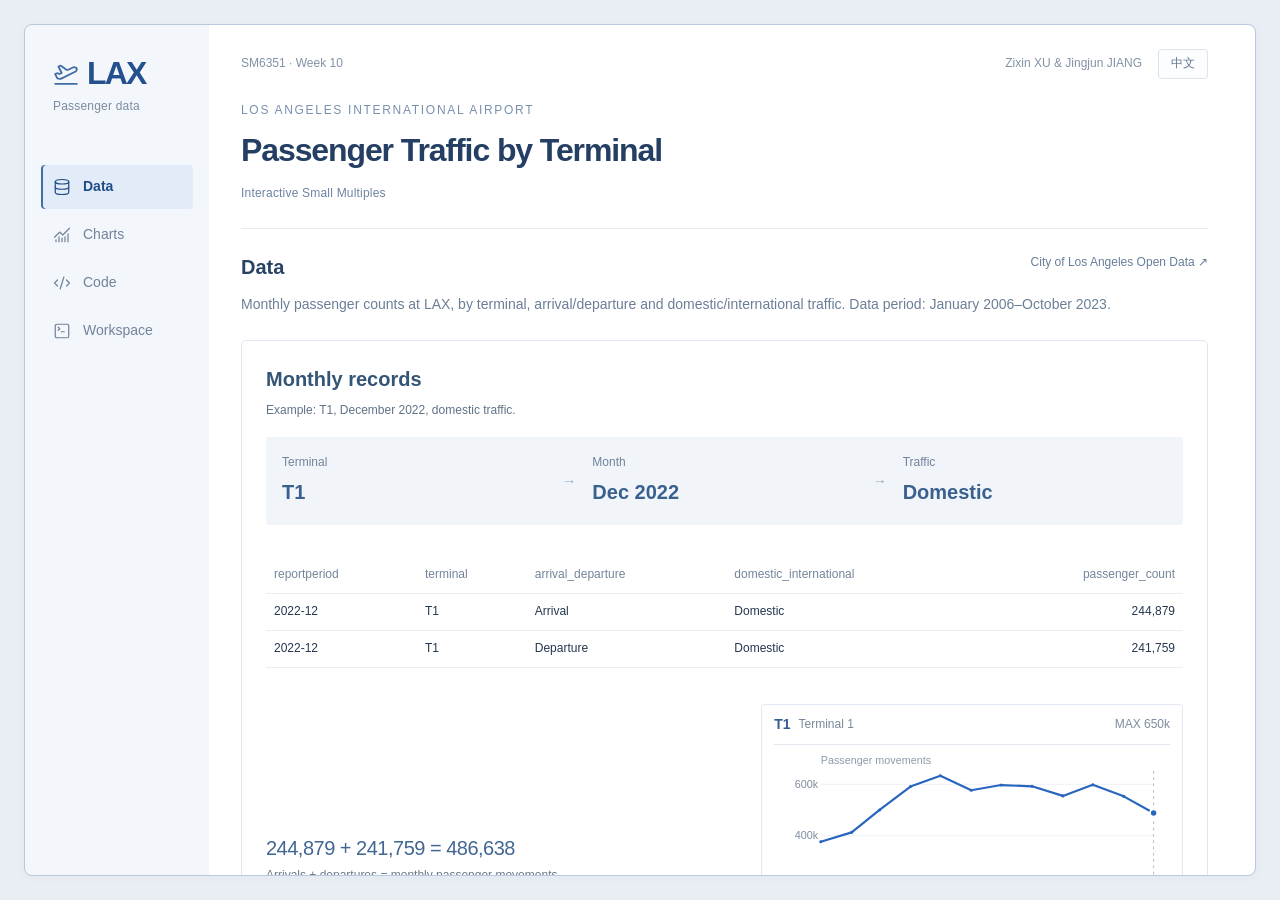
==== commit c0552c30: "feat：修改一下样式，精简工程" ====
--- a/index.html
+++ b/index.html
@@ -1,82 +1,129 @@
 <!DOCTYPE html>
+<!-- SVG icon license (Lucide):
+ISC License
+
+Copyright (c) 2026 Lucide Icons and Contributors
+
+Permission to use, copy, modify, and/or distribute this software for any
+purpose with or without fee is hereby granted, provided that the above
+copyright notice and this permission notice appear in all copies.
+
+THE SOFTWARE IS PROVIDED "AS IS" AND THE AUTHOR DISCLAIMS ALL WARRANTIES
+WITH REGARD TO THIS SOFTWARE INCLUDING ALL IMPLIED WARRANTIES OF
+MERCHANTABILITY AND FITNESS. IN NO EVENT SHALL THE AUTHOR BE LIABLE FOR
+ANY SPECIAL, DIRECT, INDIRECT, OR CONSEQUENTIAL DAMAGES OR ANY DAMAGES
+WHATSOEVER RESULTING FROM LOSS OF USE, DATA OR PROFITS, WHETHER IN AN
+ACTION OF CONTRACT, NEGLIGENCE OR OTHER TORTIOUS ACTION, ARISING OUT OF
+OR IN CONNECTION WITH THE USE OR PERFORMANCE OF THIS SOFTWARE.
+
+—-
+
+The following Lucide icons are derived from the Feather project:
+
+airplay, alert-circle, alert-octagon, alert-triangle, aperture, arrow-down-circle, arrow-down-left, arrow-down-right, arrow-down, arrow-left-circle, arrow-left, arrow-right-circle, arrow-right, arrow-up-circle, arrow-up-left, arrow-up-right, arrow-up, at-sign, calendar, cast, check, chevron-down, chevron-left, chevron-right, chevron-up, chevrons-down, chevrons-left, chevrons-right, chevrons-up, circle, clipboard, clock, code, columns, command, compass, corner-down-left, corner-down-right, corner-left-down, corner-left-up, corner-right-down, corner-right-up, corner-up-left, corner-up-right, crosshair, database, divide-circle, divide-square, dollar-sign, download, external-link, feather, frown, hash, headphones, help-circle, info, italic, key, layout, life-buoy, link-2, link, loader, lock, log-in, log-out, maximize, meh, minimize, minimize-2, minus-circle, minus-square, minus, monitor, moon, more-horizontal, more-vertical, move, music, navigation-2, navigation, octagon, pause-circle, percent, plus-circle, plus-square, plus, power, radio, rss, search, server, share, shopping-bag, sidebar, smartphone, smile, square, table-2, tablet, target, terminal, trash-2, trash, triangle, tv, type, upload, x-circle, x-octagon, x-square, x, zoom-in, zoom-out
+
+The MIT License (MIT) (for the icons listed above)
+
+Copyright (c) 2013-present Cole Bemis
+
+Permission is hereby granted, free of charge, to any person obtaining a copy
+of this software and associated documentation files (the "Software"), to deal
+in the Software without restriction, including without limitation the rights
+to use, copy, modify, merge, publish, distribute, sublicense, and/or sell
+copies of the Software, and to permit persons to whom the Software is
+furnished to do so, subject to the following conditions:
+
+The above copyright notice and this permission notice shall be included in all
+copies or substantial portions of the Software.
+
+THE SOFTWARE IS PROVIDED "AS IS", WITHOUT WARRANTY OF ANY KIND, EXPRESS OR
+IMPLIED, INCLUDING BUT NOT LIMITED TO THE WARRANTIES OF MERCHANTABILITY,
+FITNESS FOR A PARTICULAR PURPOSE AND NONINFRINGEMENT. IN NO EVENT SHALL THE
+AUTHORS OR COPYRIGHT HOLDERS BE LIABLE FOR ANY CLAIM, DAMAGES OR OTHER
+LIABILITY, WHETHER IN AN ACTION OF CONTRACT, TORT OR OTHERWISE, ARISING FROM,
+OUT OF OR IN CONNECTION WITH THE SOFTWARE OR THE USE OR OTHER DEALINGS IN THE
+SOFTWARE.
+
+-->
+
 
 <html lang="en"><head><meta charset="utf-8"/><meta content="width=device-width,initial-scale=1" name="viewport"/><title>LAX Passenger Traffic by Terminal · Interactive Small Multiples</title><meta content="Los Angeles International Airport passenger traffic by terminal: data grouping, D3 charts and two code exercises." name="description"/><style>@font-face{font-family:Nunito;src:url('[data-uri]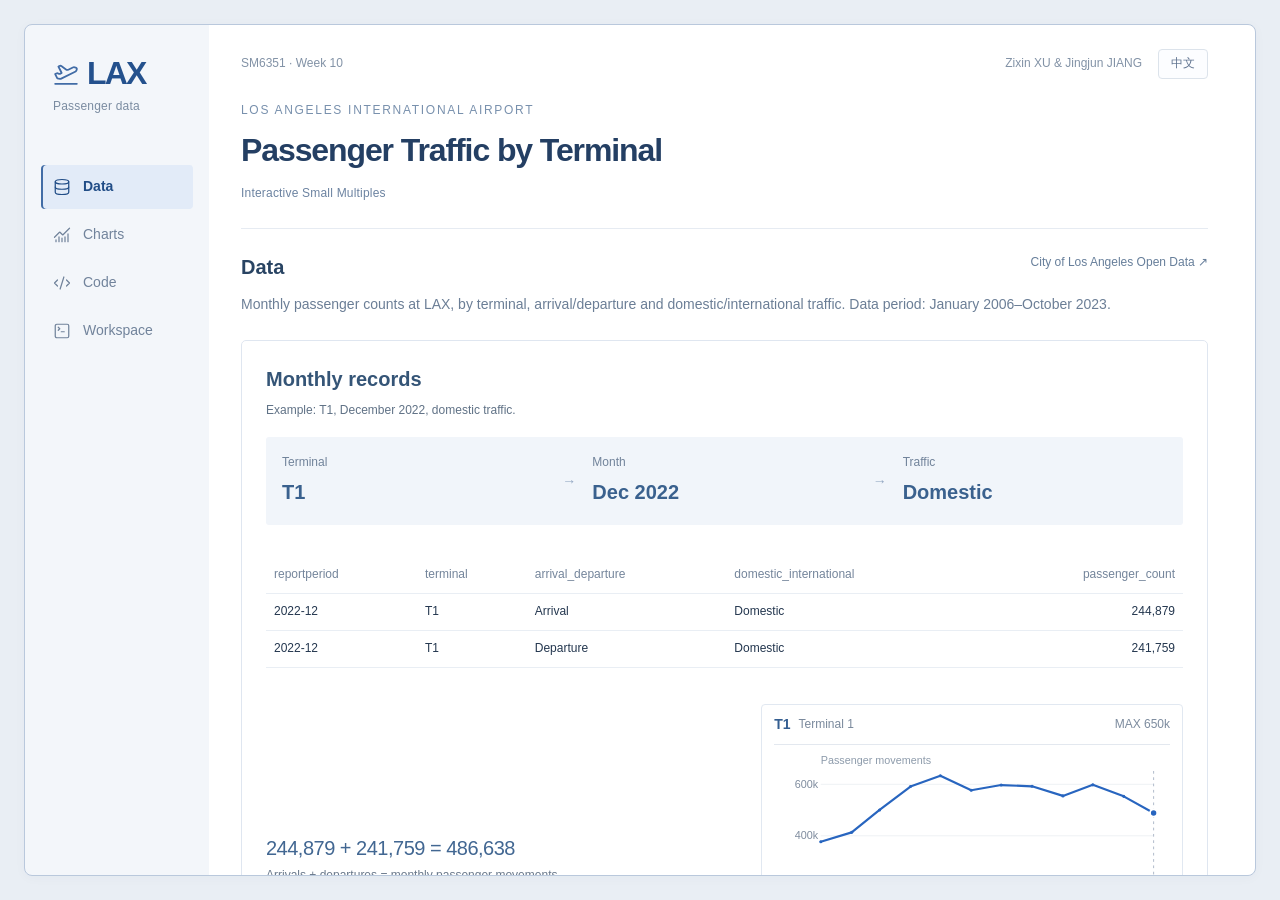
